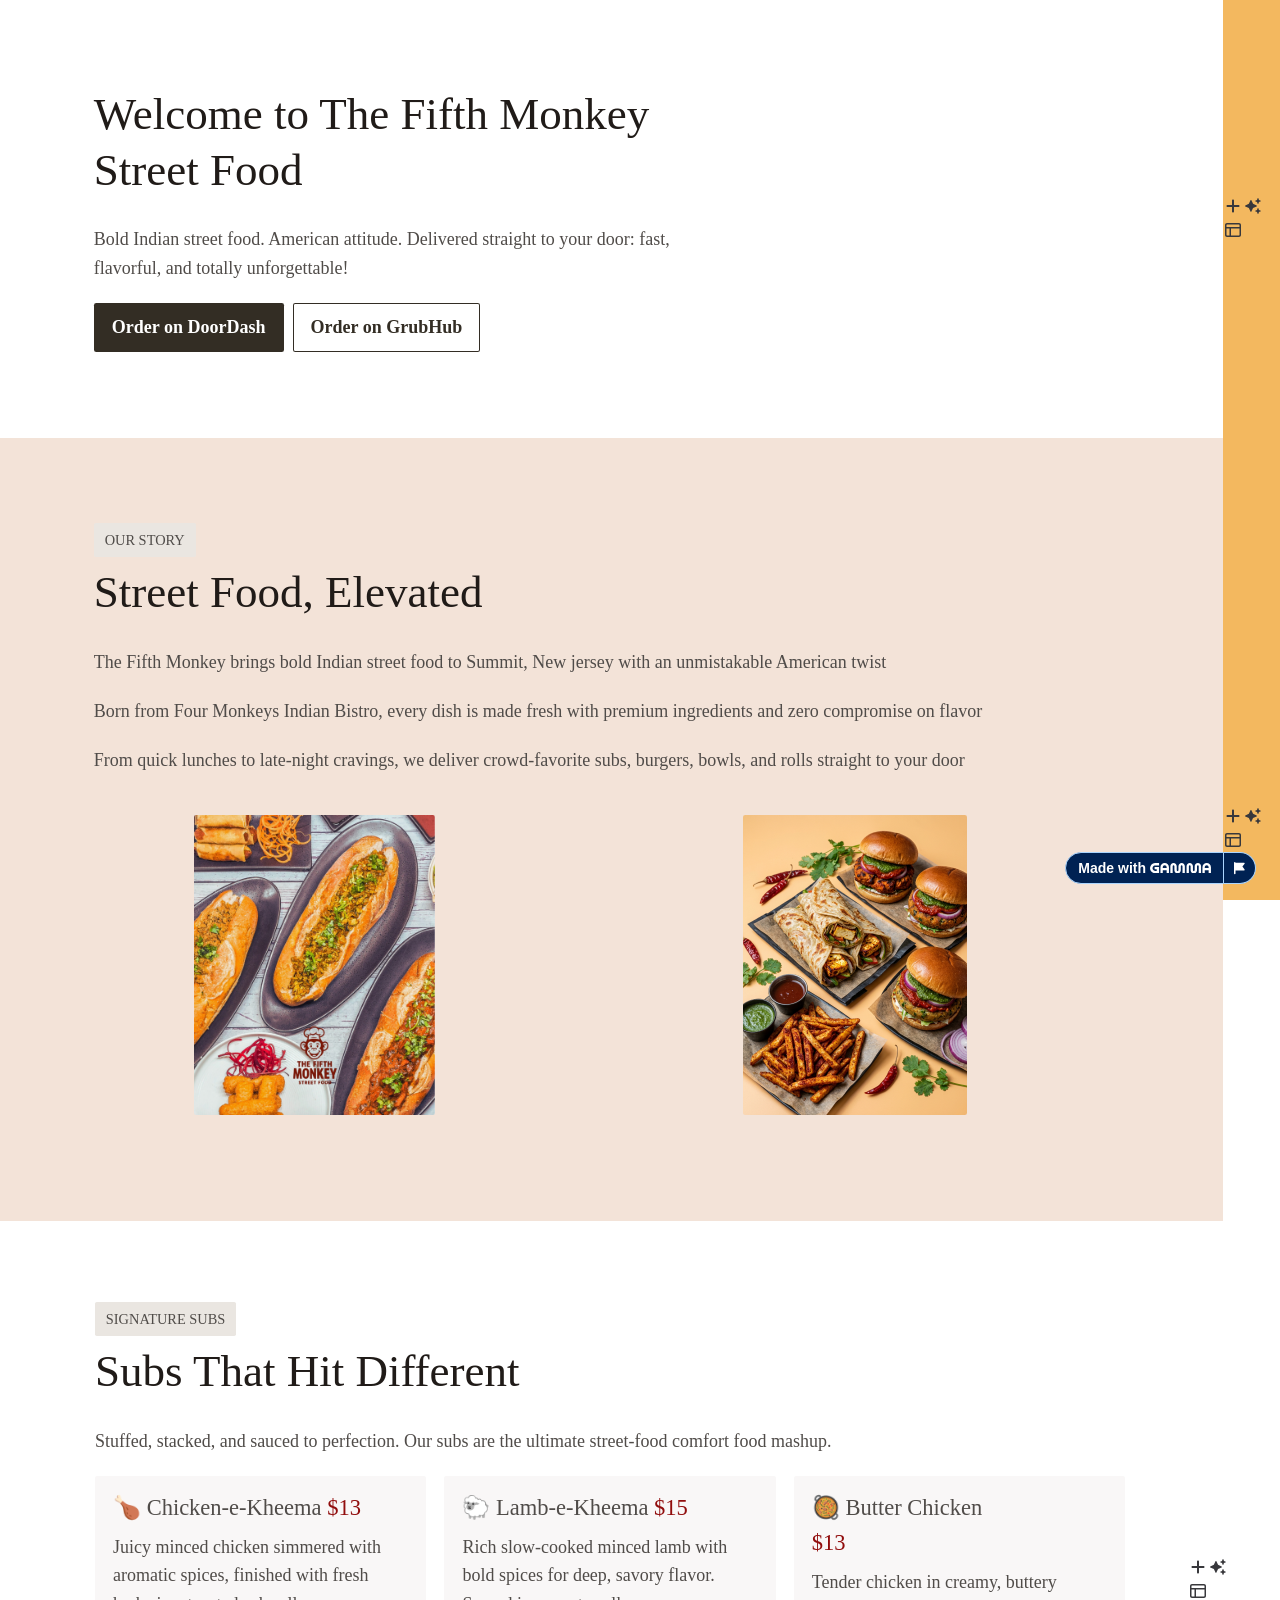
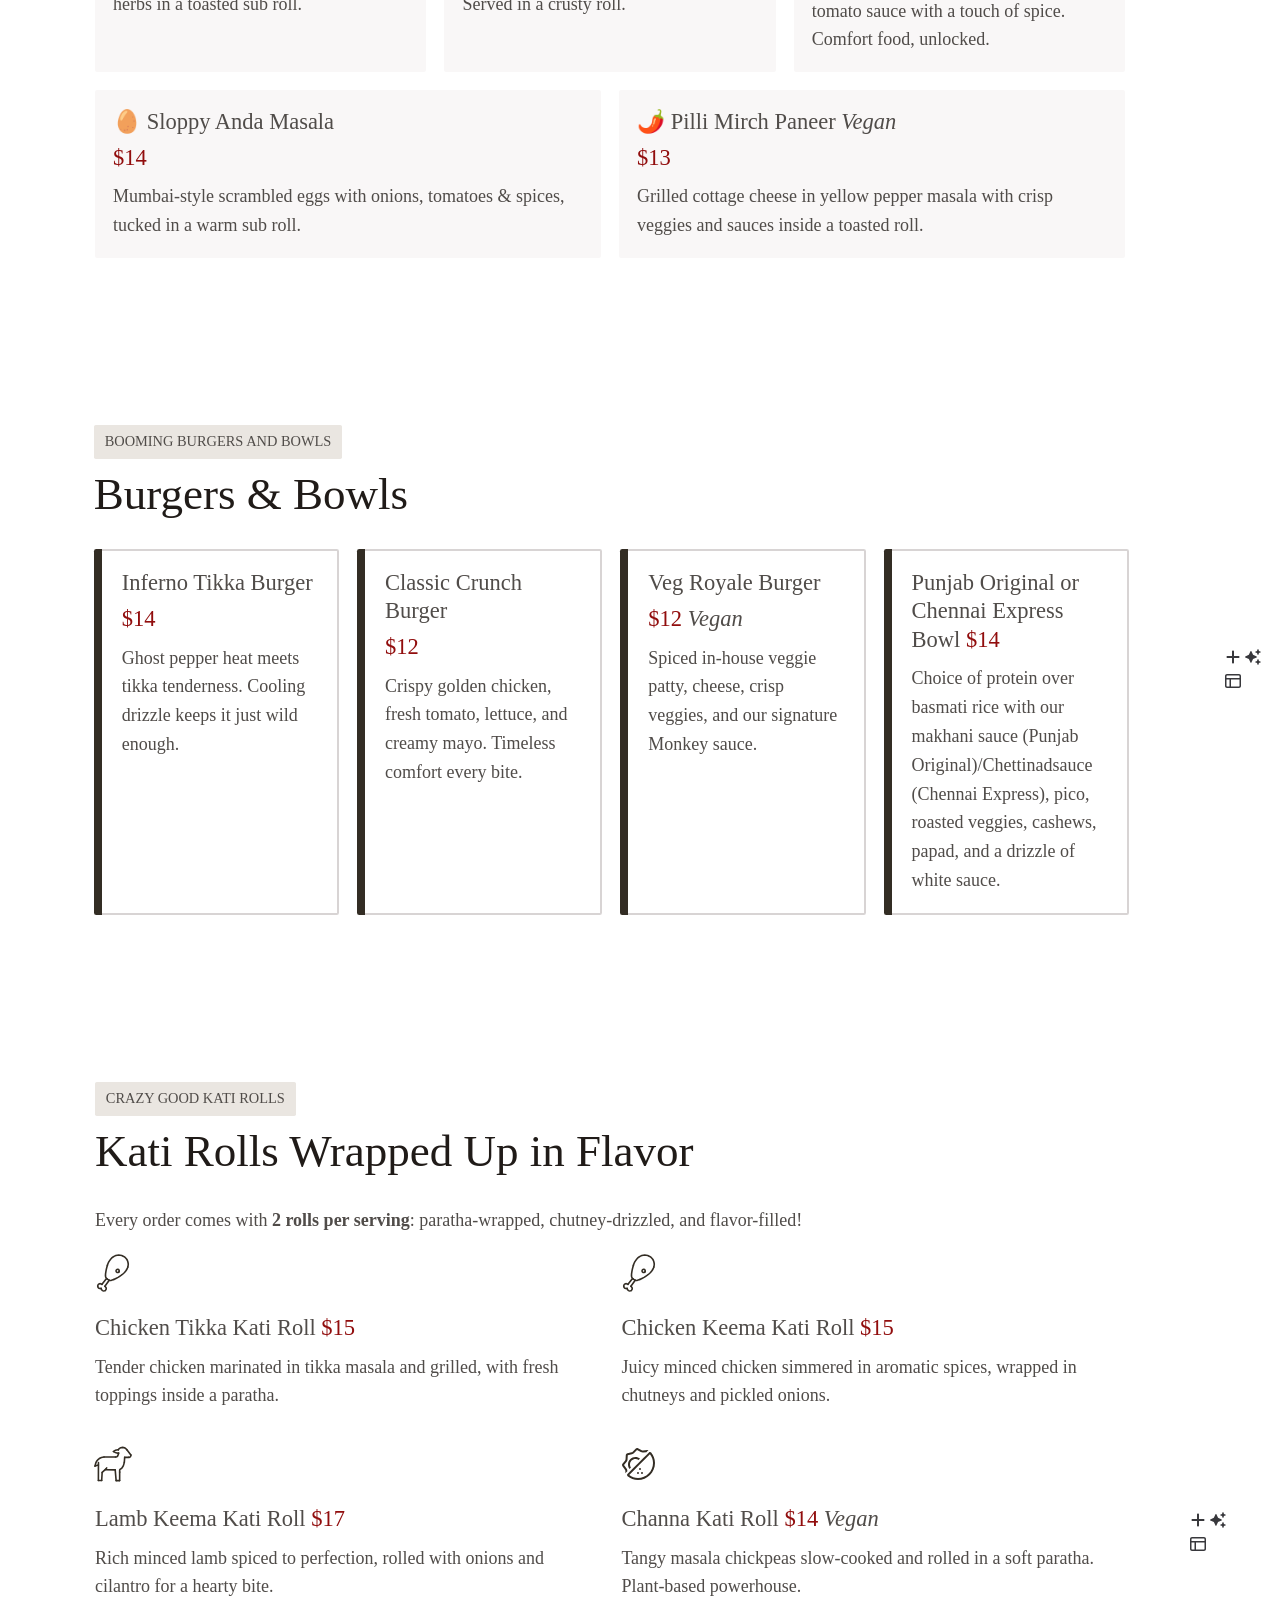
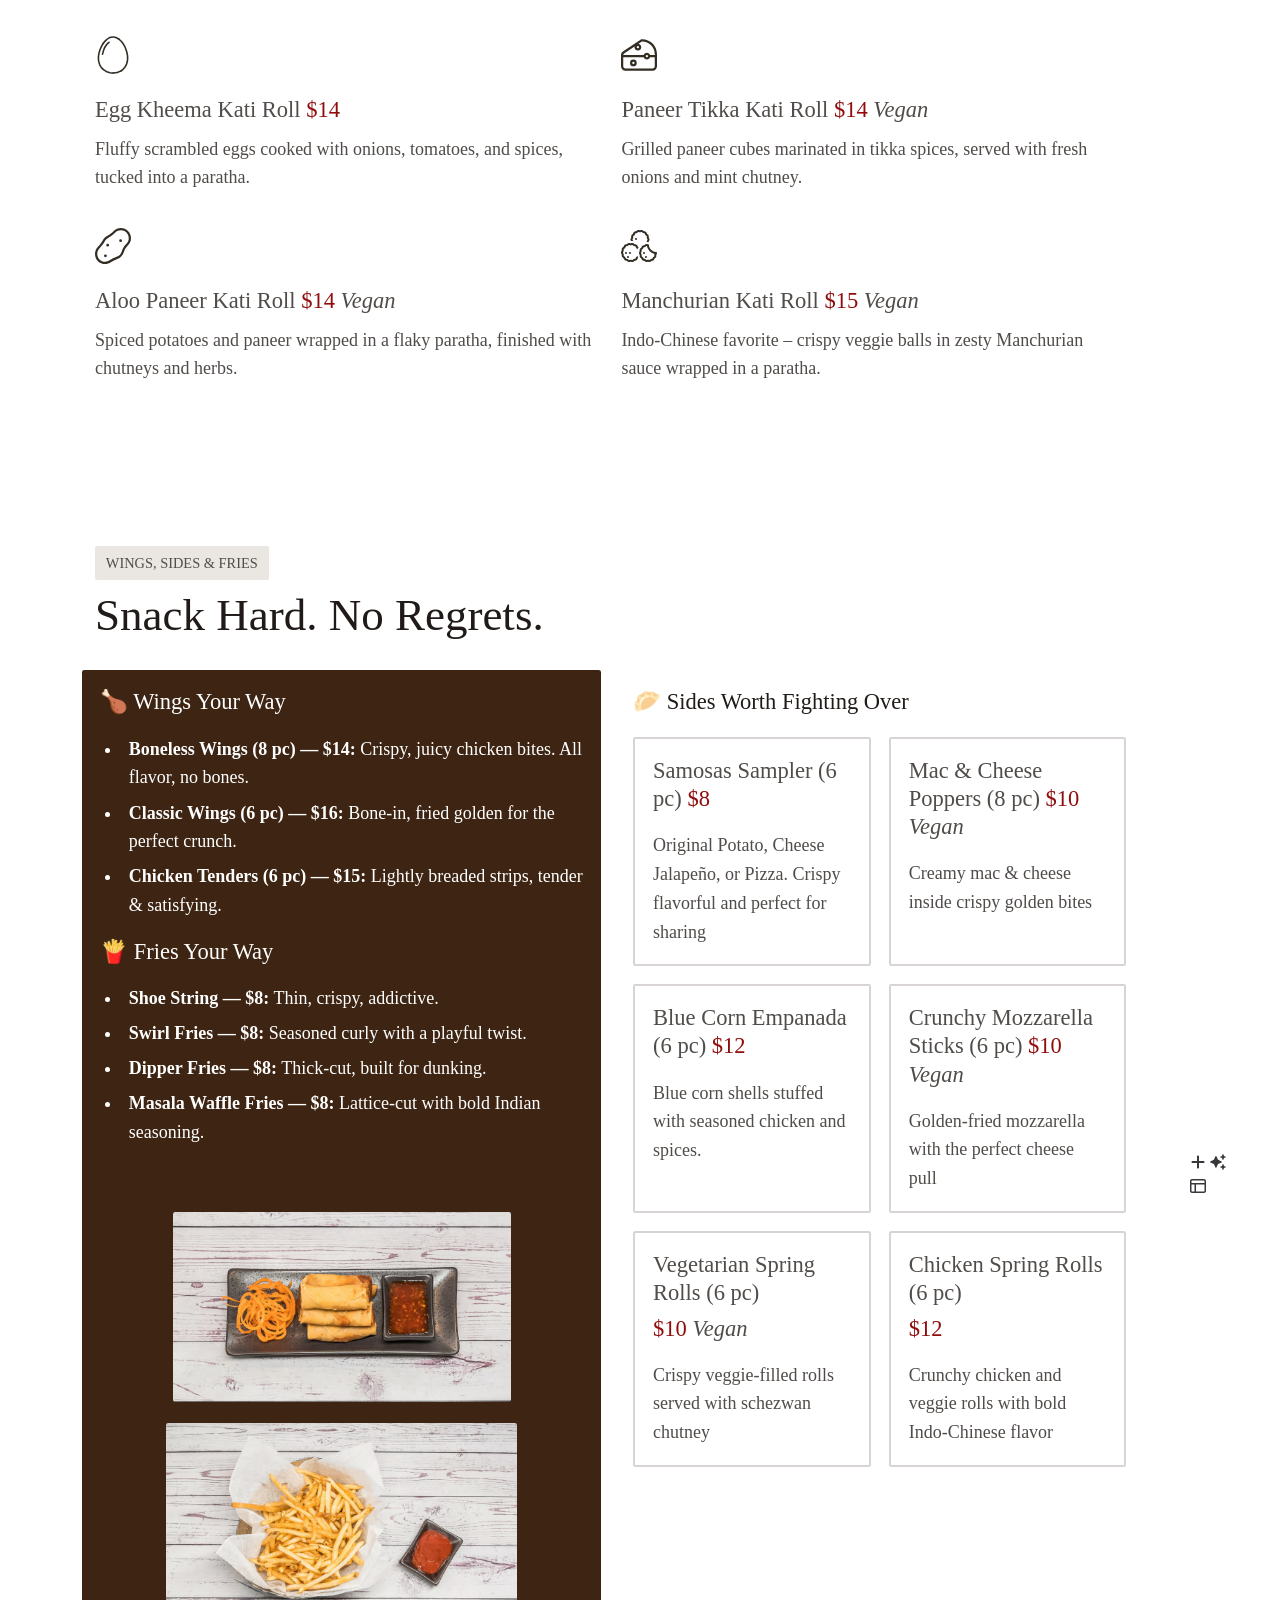
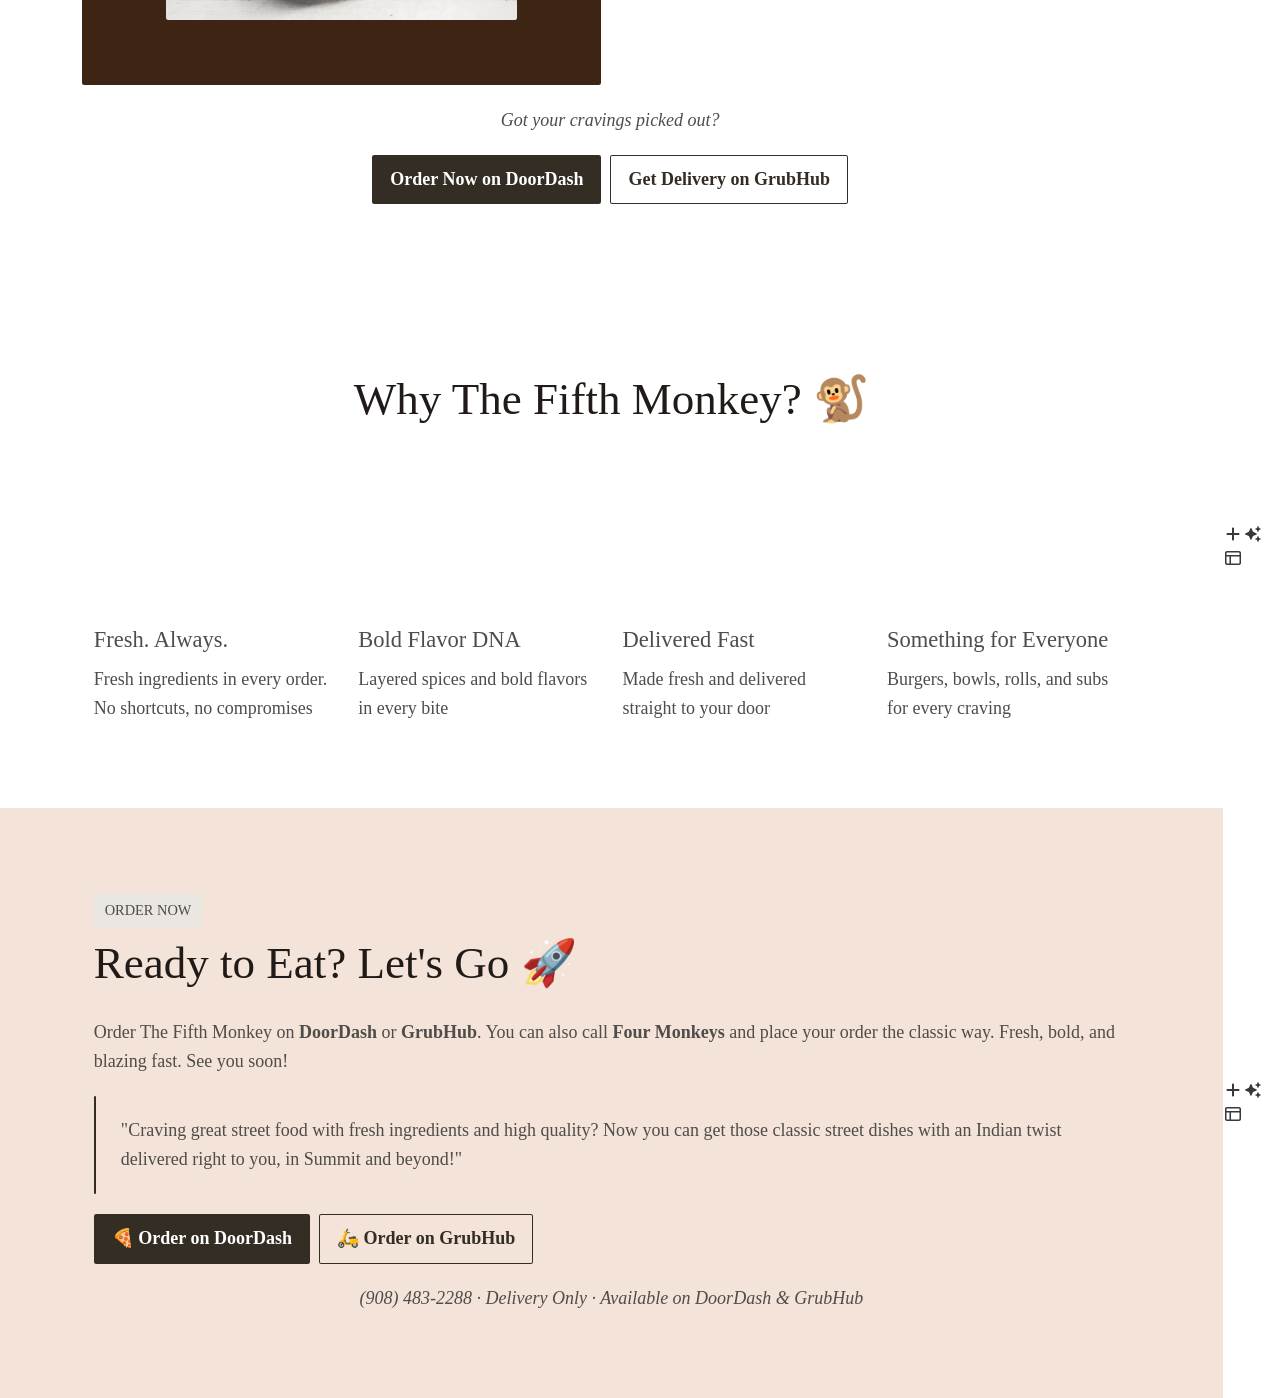
==== index.html @ f104c63d "Add files via upload" ====
<!DOCTYPE html>
<!-- saved from url=(0040)https://fifth-monkey-rzvv41l.gamma.site/ -->
<html style="--100vh: 100vh; color-scheme: light;" data-theme="light"><head><meta http-equiv="Content-Type" content="text/html; charset=UTF-8"><meta name="viewport" content="width=device-width" data-next-head=""><title data-next-head="">Welcome to The Fifth Monkey Street Food</title><meta name="robots" content="noindex, nofollow" data-next-head=""><meta content="Bold Indian street food. American attitude. Delivered straight to your door: fast, flavorful, and totally unforgettable!

Order on DoorDash

Order on GrubHub" name="description" data-next-head=""><meta content="Welcome to The Fifth Monkey Street Food" property="og:title" data-next-head=""><meta content="Bold Indian street food. American attitude. Delivered straight to your door: fast, flavorful, and totally unforgettable!

Order on DoorDash

Order on GrubHub" property="og:description" data-next-head=""><meta content="https://assets.api.gamma.app/n7jafqgb8bz3jwv/screenshots/bt9ljeg0ehk9bkn/rlcma09fsnmf0bs/slide/maqJ1U6-lurLDAKXU9Lj1i0ziYc" property="og:image" data-next-head=""><meta content="Welcome to The Fifth Monkey Street Food" property="twitter:title" data-next-head=""><meta content="Bold Indian street food. American attitude. Delivered straight to your door: fast, flavorful, and totally unforgettable!

Order on DoorDash

Order on GrubHub" property="twitter:description" data-next-head=""><meta content="https://assets.api.gamma.app/n7jafqgb8bz3jwv/screenshots/bt9ljeg0ehk9bkn/rlcma09fsnmf0bs/slide/maqJ1U6-lurLDAKXU9Lj1i0ziYc" property="twitter:image" data-next-head=""><meta property="og:type" content="website" data-next-head=""><meta content="summary_large_image" name="twitter:card" data-next-head=""><link rel="preload" href="./Welcome to The Fifth Monkey Street Food_files/0e3wyoopgi0-6.css" as="style"><link rel="preload" href="./Welcome to The Fifth Monkey Street Food_files/17o5-ow7ig5.6.css" as="style"><link rel="preload" href="./Welcome to The Fifth Monkey Street Food_files/0bgu2b-xkhb-r.css" as="style"><link href="./Welcome to The Fifth Monkey Street Food_files/css2" rel="stylesheet" data-next-head=""><link rel="stylesheet" href="./Welcome to The Fifth Monkey Street Food_files/0e3wyoopgi0-6.css" data-n-g=""><link rel="stylesheet" href="./Welcome to The Fifth Monkey Street Food_files/17o5-ow7ig5.6.css" data-n-p=""><link rel="stylesheet" href="./Welcome to The Fifth Monkey Street Food_files/0bgu2b-xkhb-r.css" data-n-p=""><noscript data-n-css=""></noscript><script defer="" nomodule="" src="./Welcome to The Fifth Monkey Street Food_files/03~yq9q893hmn.js"></script><script src="./Welcome to The Fifth Monkey Street Food_files/0ju1.de4t4svq.js" defer=""></script><script src="./Welcome to The Fifth Monkey Street Food_files/0pf1rvjsu4v-q.js" defer=""></script><script src="./Welcome to The Fifth Monkey Street Food_files/0z1ain.3pud20.js" defer=""></script><script src="./Welcome to The Fifth Monkey Street Food_files/0_vtiltyg8kky.js" defer=""></script><script src="./Welcome to The Fifth Monkey Street Food_files/177fg3~4pc0y2.js" defer=""></script><script src="./Welcome to The Fifth Monkey Street Food_files/00co~a6t5p8fg.js" defer=""></script><script src="./Welcome to The Fifth Monkey Street Food_files/0mn0t1uyer68a.js" defer=""></script><script src="./Welcome to The Fifth Monkey Street Food_files/0t-xe3z~e13bs.js" defer=""></script><script src="./Welcome to The Fifth Monkey Street Food_files/16gifp7h5yi8x.js" defer=""></script><script src="./Welcome to The Fifth Monkey Street Food_files/0gufrhbolaji~.js" defer=""></script><script src="./Welcome to The Fifth Monkey Street Food_files/04hur8320pb2j.js" defer=""></script><script src="./Welcome to The Fifth Monkey Street Food_files/0r_rx5orjfsnh.js" defer=""></script><script src="./Welcome to The Fifth Monkey Street Food_files/turbopack-0lb7yhbh2-lj2.js" defer=""></script><script src="./Welcome to The Fifth Monkey Street Food_files/0i7pcr4v3q_z6.js" defer=""></script><script src="./Welcome to The Fifth Monkey Street Food_files/0u138p5bz1rx6.js" defer=""></script><script src="./Welcome to The Fifth Monkey Street Food_files/0b0f11z.~vb7_.js" defer=""></script><script src="./Welcome to The Fifth Monkey Street Food_files/0w4hgddatzel..js" defer=""></script><script src="./Welcome to The Fifth Monkey Street Food_files/12j7euxa33yco.js" defer=""></script><script src="./Welcome to The Fifth Monkey Street Food_files/03l0vd182xy~7.js" defer=""></script><script src="./Welcome to The Fifth Monkey Street Food_files/0y951r-sz.6lv.js" defer=""></script><script src="./Welcome to The Fifth Monkey Street Food_files/11ed4o1dz~8vw.js" defer=""></script><script src="./Welcome to The Fifth Monkey Street Food_files/turbopack-0scjg7i0g5azt.js" defer=""></script><script src="./Welcome to The Fifth Monkey Street Food_files/_buildManifest.js" defer=""></script><script src="./Welcome to The Fifth Monkey Street Food_files/_ssgManifest.js" defer=""></script><script src="./Welcome to The Fifth Monkey Street Food_files/_clientMiddlewareManifest.js" defer=""></script><style data-emotion="css-global tkmdjh animation-1sld7a4 animation-16z1uo4 animation-1sld7a4 animation-16z1uo4 animation-1sld7a4 animation-16z1uo4 animation-1sld7a4 animation-16z1uo4 animation-yjfgth animation-1sld7a4 animation-16z1uo4" data-s="">.card-content{height:100%;outline-width:0px;line-height:calc(var(--line-height-body) * (var(--card-font-scale, 1) * var(--zoom-level, 1) + 1) / 2);letter-spacing:var(--letter-spacing-body);--block-margin:calc(1.125em * var(--card-font-scale, 1) * var(--zoom-level, 1));--callout-block-margin:calc(0.9em * var(--card-font-scale, 1) * var(--zoom-level, 1));--callout-first-child-margin:calc(1em * var(--card-font-scale, 1) * var(--zoom-level, 1));--grid-border:1px;--grid-padding:1.22em;}.card-content.is-focused .is-empty [data-placeholder]:not(.gml-paragraph__content)::after{content:attr(data-placeholder);position:absolute;top:0px;opacity:0.25;pointer-events:none;inset-inline-start:0;width:100%;color:var(--heading-color);line-clamp:1px;text-overflow:ellipsis;overflow:hidden;box-orient:vertical;word-break:break-all;height:100%;white-space:nowrap;}.card-content.is-focused .is-empty .gml-paragraph__content[data-placeholder]::before{content:attr(data-placeholder);position:absolute;top:0px;opacity:0.25;pointer-events:none;inset-inline-start:0;width:100%;color:inherit;line-clamp:1px;text-overflow:ellipsis;overflow:hidden;box-orient:vertical;word-break:break-all;height:100%;white-space:nowrap;}.card-content .block-card.expandable-node-selected .expandable-selected{-webkit-animation:animation-16z1uo4 3000ms ease-in-out forwards;animation:animation-16z1uo4 3000ms ease-in-out forwards;}.card-content .block-card.expandable-node-reset .expandable-selected{-webkit-animation:animation-1sld7a4;animation:animation-1sld7a4;}.card-content .block{margin-top:var(--block-margin);margin-bottom:var(--block-margin);font-family:var(--body-font);font-weight:var(--body-font-weight);color:var(--body-color);}.card-content .gml-box__content .first-block{margin-top:0rem;}.card-content .gml-box__content .last-block{margin-bottom:0rem;}.card-content .gml-box__content .themed-heading{width:100%;}.card-content .gml-box__content .block,.card-content .gml-box__content .block-paragraph,.card-content .gml-box__content .gml-paragraph{color:inherit;font-family:inherit;}.card-content.is-nested{display:grid;-webkit-animation:animation-yjfgth 225ms ease-out forwards;animation:animation-yjfgth 225ms ease-out forwards;}.card-content [data-node-view-content-inner="cardLayoutItem"] >.first-block,.card-content [data-node-view-content-inner="card"] >.first-block{margin-top:0em;}.card-content [data-node-view-content-inner="cardLayoutItem"] >.last-block,.card-content [data-node-view-content-inner="card"] >.last-block{margin-bottom:0em;}.card-content [data-node-view-content-inner="cardLayoutItem"] >.gml-label-group:first-child,.card-content [data-node-view-content-inner="card"] >.gml-label-group:first-child{margin-top:0em;}.card-content [data-node-view-content-inner="cardLayoutItem"] >.gml-label-group:last-child,.card-content [data-node-view-content-inner="card"] >.gml-label-group:last-child{margin-bottom:0em;}.card-content a.link{color:var(--text-color, var(--link-color));cursor:pointer;font-weight:var(--chakra-fontWeights-bold);-webkit-text-decoration:underline;text-decoration:underline;}.card-content a.link[href=""]{text-decoration-style:dashed;}.card-content a.link:hover{color:var(--text-color, var(--link-color-hover));}.card-content a.link:active{color:var(--text-color, var(--link-color-hover));}.card-content .block-toggle.expandable-node-selected .toggle{-webkit-animation:animation-16z1uo4 3000ms ease-in-out forwards;animation:animation-16z1uo4 3000ms ease-in-out forwards;}.card-content .block-toggle.expandable-node-reset .toggle{-webkit-animation:animation-1sld7a4;animation:animation-1sld7a4;}.card-content .block-toggle [data-open="false"] [data-node-view-content-inner="toggle"] >:not(:first-child){display:none;}.card-content mark.highlight{color:var(--chakra-colors-black);--link-color:black;background-color:var(--highlight-color);border-radius:0.125em;-webkit-padding-start:.05em;padding-inline-start:.05em;-webkit-padding-end:.05em;padding-inline-end:.05em;-webkit-margin-start:-.05em;margin-inline-start:-.05em;-webkit-margin-end:-.05em;margin-inline-end:-.05em;-webkit-box-decoration-break:clone;box-decoration-break:clone;}.card-content span.textColor{color:var(--text-color, var(--body-color));}.card-content .block-numbered li::before{color:var(--list-marker-text-color, var(--body-color));}.card-content .block-bullet li::marker{color:var(--list-marker-text-color, var(--body-color));}.card-content .block-bullet,.card-content .block-numbered,.card-content .block-todo{margin:0px;margin-bottom:calc(0.35em * var(--card-font-scale, 1) * var(--zoom-level, 1));text-align:start;}.card-content .block-bullet.first-block,.card-content .block-numbered.first-block,.card-content .block-todo.first-block{margin-top:calc(0.9em * var(--card-font-scale, 1) * var(--zoom-level, 1));}.card-content ol.block-numbered{list-style:none;}.card-content .block-todo{list-style:none;}.card-content .block-todo label.chakra-checkbox{pointer-events:none;}.card-content .block-todo label.chakra-checkbox .chakra-checkbox__control{pointer-events:auto;width:1em;height:1em;top:calc(0.5lh - 0.5em);position:relative;border-radius:var(--box-border-radius);border-color:var(--link-color);border-width:0.125em;}.card-content .block-todo label.chakra-checkbox .chakra-checkbox__control[data-checked]{background-color:var(--link-color);color:var(--body-color-inverted);}.card-content .block-todo label.chakra-checkbox .chakra-checkbox__control svg{font-size:0.5em;}.card-content .block-bullet li,.card-content .block-todo li{position:relative;}.card-content ol.block-numbered[indent="0"] li[data-node-view-content]{-webkit-margin-start:calc(1 * 1.6em);margin-inline-start:calc(1 * 1.6em);position:relative;}.card-content ol.block-numbered[indent="0"] li[data-node-view-content]::before{position:absolute;inset-inline-start:-1.6em;content:attr(data-list-counter) ".";}.card-content ol.block-numbered[indent="1"] li[data-node-view-content]{-webkit-margin-start:calc(2 * 1.6em);margin-inline-start:calc(2 * 1.6em);position:relative;}.card-content ol.block-numbered[indent="1"] li[data-node-view-content]::before{position:absolute;inset-inline-start:-1.6em;content:attr(data-list-counter) ".";}.card-content ol.block-numbered[indent="2"] li[data-node-view-content]{-webkit-margin-start:calc(3 * 1.6em);margin-inline-start:calc(3 * 1.6em);position:relative;}.card-content ol.block-numbered[indent="2"] li[data-node-view-content]::before{position:absolute;inset-inline-start:-1.6em;content:attr(data-list-counter) ".";}.card-content ol.block-numbered[indent="3"] li[data-node-view-content]{-webkit-margin-start:calc(4 * 1.6em);margin-inline-start:calc(4 * 1.6em);position:relative;}.card-content ol.block-numbered[indent="3"] li[data-node-view-content]::before{position:absolute;inset-inline-start:-1.6em;content:attr(data-list-counter) ".";}.card-content ol.block-numbered[indent="4"] li[data-node-view-content]{-webkit-margin-start:calc(5 * 1.6em);margin-inline-start:calc(5 * 1.6em);position:relative;}.card-content ol.block-numbered[indent="4"] li[data-node-view-content]::before{position:absolute;inset-inline-start:-1.6em;content:attr(data-list-counter) ".";}.card-content ol.block-numbered[indent="5"] li[data-node-view-content]{-webkit-margin-start:calc(6 * 1.6em);margin-inline-start:calc(6 * 1.6em);position:relative;}.card-content ol.block-numbered[indent="5"] li[data-node-view-content]::before{position:absolute;inset-inline-start:-1.6em;content:attr(data-list-counter) ".";}.card-content ol.block-numbered[indent="6"] li[data-node-view-content]{-webkit-margin-start:calc(7 * 1.6em);margin-inline-start:calc(7 * 1.6em);position:relative;}.card-content ol.block-numbered[indent="6"] li[data-node-view-content]::before{position:absolute;inset-inline-start:-1.6em;content:attr(data-list-counter) ".";}.card-content ol.block-numbered[indent="7"] li[data-node-view-content]{-webkit-margin-start:calc(8 * 1.6em);margin-inline-start:calc(8 * 1.6em);position:relative;}.card-content ol.block-numbered[indent="7"] li[data-node-view-content]::before{position:absolute;inset-inline-start:-1.6em;content:attr(data-list-counter) ".";}.card-content ol.block-numbered[indent="8"] li[data-node-view-content]{-webkit-margin-start:calc(9 * 1.6em);margin-inline-start:calc(9 * 1.6em);position:relative;}.card-content ol.block-numbered[indent="8"] li[data-node-view-content]::before{position:absolute;inset-inline-start:-1.6em;content:attr(data-list-counter) ".";}.card-content ul.block-bullet[indent="0"] li[data-node-view-content]{list-style:disc;-webkit-padding-start:0.4em;padding-inline-start:0.4em;-webkit-margin-start:calc(1 * 1.6em - 0.4em);margin-inline-start:calc(1 * 1.6em - 0.4em);}.card-content ul.block-bullet[indent="0"] li[data-node-view-content]::after{-webkit-padding-start:0.4em;padding-inline-start:0.4em;}.card-content ul.block-todo[indent="0"] li.todo{-webkit-margin-start:calc(1 * 1.6em);margin-inline-start:calc(1 * 1.6em);list-style:none;}.card-content ul.block-todo[indent="0"] .chakra-checkbox__control{inset-inline-start:-1.6em;}.card-content ul.block-bullet[indent="1"] li[data-node-view-content]{list-style:circle;-webkit-padding-start:0.4em;padding-inline-start:0.4em;-webkit-margin-start:calc(2 * 1.6em - 0.4em);margin-inline-start:calc(2 * 1.6em - 0.4em);}.card-content ul.block-bullet[indent="1"] li[data-node-view-content]::after{-webkit-padding-start:0.4em;padding-inline-start:0.4em;}.card-content ul.block-todo[indent="1"] li.todo{-webkit-margin-start:calc(2 * 1.6em);margin-inline-start:calc(2 * 1.6em);list-style:none;}.card-content ul.block-todo[indent="1"] .chakra-checkbox__control{inset-inline-start:-1.6em;}.card-content ul.block-bullet[indent="2"] li[data-node-view-content]{list-style:square;-webkit-padding-start:0.4em;padding-inline-start:0.4em;-webkit-margin-start:calc(3 * 1.6em - 0.4em);margin-inline-start:calc(3 * 1.6em - 0.4em);}.card-content ul.block-bullet[indent="2"] li[data-node-view-content]::after{-webkit-padding-start:0.4em;padding-inline-start:0.4em;}.card-content ul.block-todo[indent="2"] li.todo{-webkit-margin-start:calc(3 * 1.6em);margin-inline-start:calc(3 * 1.6em);list-style:none;}.card-content ul.block-todo[indent="2"] .chakra-checkbox__control{inset-inline-start:-1.6em;}.card-content ul.block-bullet[indent="3"] li[data-node-view-content]{list-style:disc;-webkit-padding-start:0.4em;padding-inline-start:0.4em;-webkit-margin-start:calc(4 * 1.6em - 0.4em);margin-inline-start:calc(4 * 1.6em - 0.4em);}.card-content ul.block-bullet[indent="3"] li[data-node-view-content]::after{-webkit-padding-start:0.4em;padding-inline-start:0.4em;}.card-content ul.block-todo[indent="3"] li.todo{-webkit-margin-start:calc(4 * 1.6em);margin-inline-start:calc(4 * 1.6em);list-style:none;}.card-content ul.block-todo[indent="3"] .chakra-checkbox__control{inset-inline-start:-1.6em;}.card-content ul.block-bullet[indent="4"] li[data-node-view-content]{list-style:circle;-webkit-padding-start:0.4em;padding-inline-start:0.4em;-webkit-margin-start:calc(5 * 1.6em - 0.4em);margin-inline-start:calc(5 * 1.6em - 0.4em);}.card-content ul.block-bullet[indent="4"] li[data-node-view-content]::after{-webkit-padding-start:0.4em;padding-inline-start:0.4em;}.card-content ul.block-todo[indent="4"] li.todo{-webkit-margin-start:calc(5 * 1.6em);margin-inline-start:calc(5 * 1.6em);list-style:none;}.card-content ul.block-todo[indent="4"] .chakra-checkbox__control{inset-inline-start:-1.6em;}.card-content ul.block-bullet[indent="5"] li[data-node-view-content]{list-style:square;-webkit-padding-start:0.4em;padding-inline-start:0.4em;-webkit-margin-start:calc(6 * 1.6em - 0.4em);margin-inline-start:calc(6 * 1.6em - 0.4em);}.card-content ul.block-bullet[indent="5"] li[data-node-view-content]::after{-webkit-padding-start:0.4em;padding-inline-start:0.4em;}.card-content ul.block-todo[indent="5"] li.todo{-webkit-margin-start:calc(6 * 1.6em);margin-inline-start:calc(6 * 1.6em);list-style:none;}.card-content ul.block-todo[indent="5"] .chakra-checkbox__control{inset-inline-start:-1.6em;}.card-content ul.block-bullet[indent="6"] li[data-node-view-content]{list-style:disc;-webkit-padding-start:0.4em;padding-inline-start:0.4em;-webkit-margin-start:calc(7 * 1.6em - 0.4em);margin-inline-start:calc(7 * 1.6em - 0.4em);}.card-content ul.block-bullet[indent="6"] li[data-node-view-content]::after{-webkit-padding-start:0.4em;padding-inline-start:0.4em;}.card-content ul.block-todo[indent="6"] li.todo{-webkit-margin-start:calc(7 * 1.6em);margin-inline-start:calc(7 * 1.6em);list-style:none;}.card-content ul.block-todo[indent="6"] .chakra-checkbox__control{inset-inline-start:-1.6em;}.card-content ul.block-bullet[indent="7"] li[data-node-view-content]{list-style:circle;-webkit-padding-start:0.4em;padding-inline-start:0.4em;-webkit-margin-start:calc(8 * 1.6em - 0.4em);margin-inline-start:calc(8 * 1.6em - 0.4em);}.card-content ul.block-bullet[indent="7"] li[data-node-view-content]::after{-webkit-padding-start:0.4em;padding-inline-start:0.4em;}.card-content ul.block-todo[indent="7"] li.todo{-webkit-margin-start:calc(8 * 1.6em);margin-inline-start:calc(8 * 1.6em);list-style:none;}.card-content ul.block-todo[indent="7"] .chakra-checkbox__control{inset-inline-start:-1.6em;}.card-content ul.block-bullet[indent="8"] li[data-node-view-content]{list-style:square;-webkit-padding-start:0.4em;padding-inline-start:0.4em;-webkit-margin-start:calc(9 * 1.6em - 0.4em);margin-inline-start:calc(9 * 1.6em - 0.4em);}.card-content ul.block-bullet[indent="8"] li[data-node-view-content]::after{-webkit-padding-start:0.4em;padding-inline-start:0.4em;}.card-content ul.block-todo[indent="8"] li.todo{-webkit-margin-start:calc(9 * 1.6em);margin-inline-start:calc(9 * 1.6em);list-style:none;}.card-content ul.block-todo[indent="8"] .chakra-checkbox__control{inset-inline-start:-1.6em;}.card-content .block-math_display{font-size:1.125em;}.card-content div[data-node-type="math_display"]{font-size:1em;}.card-content div[data-node-type="math_display"] .katex{white-space:normal;}.card-content span[data-node-type="math_inline"].ProseMirror-selectednode{margin-top:-0.25em;margin-bottom:-0.25em;}.card-content div[data-node-type="math_display"].ProseMirror-selectednode,.card-content span[data-node-type="math_inline"].ProseMirror-selectednode{box-shadow:var(--chakra-shadows-outline);border-radius:var(--box-border-radius);background-color:var(--chakra-colors-gray-50);padding:.25em;-webkit-margin-start:3px;margin-inline-start:3px;-webkit-margin-end:3px;margin-inline-end:3px;}.card-content div[data-node-type="math_display"].ProseMirror-selectednode .math-src,.card-content span[data-node-type="math_inline"].ProseMirror-selectednode .math-src{color:var(--chakra-colors-gray-600);}.card-content .block-codeBlock pre{font-family:var(--chakra-fonts-mono);font-size:0.85em;color:var(--body-color);background:var(--neutral-background-color);border-radius:var(--box-border-radius);overflow:hidden;}@media screen and (min-width: 30em){.card-content .block-codeBlock pre{font-size:1em;}}@media print{.card-content .block-codeBlock pre{font-size:1em;}}.card-content .block-codeBlock pre code{display:block;padding:1em 1.25em;}.card-content code{background-color:var(--neutral-background-color);color:var(--body-color);border-radius:0.125em;-webkit-padding-start:.05em;padding-inline-start:.05em;-webkit-padding-end:.05em;padding-inline-end:.05em;-webkit-margin-start:-.05em;margin-inline-start:-.05em;-webkit-margin-end:-.05em;margin-inline-end:-.05em;-webkit-box-decoration-break:clone;box-decoration-break:clone;}.card-content .block-embed.expandable-node-selected .embed-preview,.card-content .block-video.expandable-node-selected .embed-preview,.card-content .block-embed.expandable-node-selected .embed-viewer,.card-content .block-video.expandable-node-selected .embed-viewer,.card-content .block-embed.expandable-node-selected .video-player,.card-content .block-video.expandable-node-selected .video-player{-webkit-animation:animation-16z1uo4 3000ms ease-in-out forwards;animation:animation-16z1uo4 3000ms ease-in-out forwards;}.card-content .block-embed.expandable-node-reset .embed-preview,.card-content .block-video.expandable-node-reset .embed-preview,.card-content .block-embed.expandable-node-reset .embed-viewer,.card-content .block-video.expandable-node-reset .embed-viewer,.card-content .block-embed.expandable-node-reset .video-player,.card-content .block-video.expandable-node-reset .video-player{-webkit-animation:animation-1sld7a4;animation:animation-1sld7a4;}.card-content .block-image.expandable-node-selected [data-selection-ring]{-webkit-animation:animation-16z1uo4 3000ms ease-in-out forwards;animation:animation-16z1uo4 3000ms ease-in-out forwards;}.card-content .block-image.expandable-node-reset [data-selection-ring]{-webkit-animation:animation-1sld7a4;animation:animation-1sld7a4;}.card-content [data-fill-image]{margin:0px;}.card-content [data-fill-image] [data-image-node-element]{border-radius:0px;}.card-content .block-contributors .contributors-list{font-size:1.25em;font-weight:var(--chakra-fontWeights-bold);}.card-content .mention{background-color:var(--accent-color-background-muted);color:var(--body-color);}.card-content .block-gallery{-webkit-margin-start:calc(-1 * var(--grid-padding));margin-inline-start:calc(-1 * var(--grid-padding));-webkit-margin-end:calc(-1 * var(--grid-padding));margin-inline-end:calc(-1 * var(--grid-padding));margin-top:calc(-0.25 * var(--grid-padding));margin-bottom:calc(-0.25 * var(--grid-padding));}.card-content .block-gallery.gallery-layout-flex .add-image{margin-bottom:calc(0.75 * var(--grid-padding));}.card-content .block-gallery .gallery{-webkit-padding-start:var(--grid-padding);padding-inline-start:var(--grid-padding);-webkit-padding-end:var(--grid-padding);padding-inline-end:var(--grid-padding);padding-top:calc(0.75 * var(--grid-padding));padding-bottom:calc(0.75 * var(--grid-padding));border:1px solid;border-color:var(--chakra-colors-transparent);border-radius:var(--box-border-radius);}.card-content .block-gallery .gallery.is-dragging-over{border:1px dashed var(--chakra-colors-trueblue-300)!important;background-color:var(--chakra-colors-trueblue-50)!important;}.card-content .block-gallery .gallery.is-dragging-over .gallery-placeholder{pointer-events:none;}.card-content .block-gallery.is-focused .gallery,.card-content .block-gallery.is-empty .gallery{background-color:var(--chakra-colors-gray-200);}.card-content .block-gallery.is-focused .add-image,.card-content .block-gallery:hover .add-image,.card-content .block-gallery[data-drag-handle-hovering] .add-image{opacity:1;}.card-content .block-gallery.expandable-node-selected .gallery{-webkit-animation:animation-16z1uo4 3000ms ease-in-out forwards;animation:animation-16z1uo4 3000ms ease-in-out forwards;}.card-content .block-gallery.expandable-node-reset .gallery{-webkit-animation:animation-1sld7a4;animation:animation-1sld7a4;}.card-content .slash-menu-prompt{container-type:inline-size;}.card-content .slash-menu-placeholder-long{display:inline;}.card-content .slash-menu-placeholder-short{display:none;}.card-content .slash-menu-button-text{display:inline;}@container (max-width: 450px){.card-content .slash-menu-prompt .slash-menu-button-text{display:none;}.card-content .slash-menu-prompt .slash-menu-placeholder-long{display:none;}.card-content .slash-menu-prompt .slash-menu-placeholder-short{display:inline;}}.card-content .block-smartLayout [data-node-view-content-outer="smartLayout"]{display:contents;}.card-content .block-smartLayout [data-node-view-content-inner="smartLayout"]{display:contents;}.card-content .block-smartLayout [data-selection-ring]{outline-style:none;outline-width:1px;outline-color:var(--grid-outline-color);}.card-content .block-smartLayout [data-selection-ring="padded"]{outline-offset:0.25em;}.card-content .block-smartLayout [data-selection-ring="padded"] .add-button{margin:-0.25em;}.card-content .block-smartLayout:not(.is-focused) [data-content-empty=true]>[data-node-view-content]{height:0px;}.card-content .block-smartLayout:not(.is-focused) [data-content-empty=true]>[data-node-view-content] [data-placeholder]::after{display:none;}.card-content .block-smartLayout.is-focused [data-content-empty=true] [placeholder]::before{content:attr(data-placeholder);position:absolute;top:0px;opacity:0.25;pointer-events:none;inset-inline-start:0;width:100%;color:var(--heading-color);line-clamp:1px;text-overflow:ellipsis;overflow:hidden;box-orient:vertical;word-break:break-all;height:100%;white-space:nowrap;}.card-content .block-smartLayout.is-focused .is-editable [data-selection-ring],.card-content .block-smartLayout:hover .is-editable [data-selection-ring],.card-content .block-smartLayout[data-drag-handle-hovering] .is-editable [data-selection-ring]{outline-style:solid;}.card-content .block-smartLayout.is-focused .is-editable .add-button,.card-content .block-smartLayout:hover .is-editable .add-button,.card-content .block-smartLayout[data-drag-handle-hovering] .is-editable .add-button{opacity:1;}.card-content .node-smartLayoutCell{display:contents;--heading-placeholder:"Item";}.card-content .node-smartLayoutCell >[data-node-view-wrapper]{display:contents;}.card-content .node-smartLayoutCell [data-node-view-content-inner="smartLayoutCell"]>.first-block{margin-top:0px;}@media screen and (min-width: 30em){.card-content .node-smartLayoutCell [data-node-view-content-inner="smartLayoutCell"]>.first-block{margin-top:0px;}}.card-content .node-smartLayoutCell [data-node-view-content-inner="smartLayoutCell"]>.last-block{margin-bottom:0px;}@media screen and (min-width: 30em){.card-content .node-smartLayoutCell [data-node-view-content-inner="smartLayoutCell"]>.last-block{margin-bottom:0px;}}.card-content .node-smartLayoutCell .slash-menu-prompt{display:none;}.card-content .node-smartLayoutCell .block-heading,.card-content .node-smartLayoutCell .block-title{margin-top:calc(0.6em * var(--card-font-scale, 1) * var(--zoom-level, 1));margin-bottom:calc(0.6em * var(--card-font-scale, 1) * var(--zoom-level, 1));}.card-content .node-smartLayoutCell .block-paragraph{margin-top:calc(0.6em * var(--card-font-scale, 1) * var(--zoom-level, 1));margin-bottom:calc(0.6em * var(--card-font-scale, 1) * var(--zoom-level, 1));}.card-content .node-smartLayoutCell .block-paragraph:is(.block-bullet, .block-numbered, .block-todo){margin-top:calc(0.3em * var(--card-font-scale, 1) * var(--zoom-level, 1));margin-bottom:calc(0.3em * var(--card-font-scale, 1) * var(--zoom-level, 1));}.card-content .smart-layout-cell-not-emphasized>[data-content-reference],.card-content .smart-layout-cell-not-emphasized [data-smart-layout-emphasis]{opacity:0.5;}.card-content .block-grid{-webkit-margin-start:calc(-1 * var(--grid-padding));margin-inline-start:calc(-1 * var(--grid-padding));-webkit-margin-end:calc(-1 * var(--grid-padding));margin-inline-end:calc(-1 * var(--grid-padding));}.card-content .block-grid [data-node-view-content-outer="grid"]{display:contents;}.card-content .block-grid [data-node-view-content-inner="grid"]{display:contents;}.card-content .block-grid [data-selection-ring]{outline-style:none;outline-width:1px;outline-color:var(--grid-outline-color);}.card-content .block-grid [data-selection-ring="extra-padded"]{outline-offset:0em;}.card-content .block-grid:not(.is-focused) [data-content-empty=true]>[data-node-view-content]{height:0px;}.card-content .block-grid:not(.is-focused) [data-content-empty=true]>[data-node-view-content] [data-placeholder]::after{display:none;}.card-content .block-grid.is-focused [data-content-empty=true] [placeholder]::before{content:attr(data-placeholder);position:absolute;top:0px;opacity:0.25;pointer-events:none;inset-inline-start:0;width:100%;color:var(--heading-color);line-clamp:1px;text-overflow:ellipsis;overflow:hidden;box-orient:vertical;word-break:break-all;height:100%;white-space:nowrap;}.card-content .block-grid.is-focused .is-editable [data-selection-ring],.card-content .block-grid:hover .is-editable [data-selection-ring],.card-content .block-grid[data-drag-handle-hovering] .is-editable [data-selection-ring]{outline-style:solid;}.card-content .block-grid .grid-nested-full-bleed{height:100%;}.card-content .block-grid .grid-nested{margin-inline:calc(var(--grid-padding) / 2);}.card-content .block-grid .grid-item-vertical{-webkit-padding-start:calc(var(--grid-padding) / 2);padding-inline-start:calc(var(--grid-padding) / 2);-webkit-padding-end:calc(var(--grid-padding) / 2);padding-inline-end:calc(var(--grid-padding) / 2);padding-top:calc(var(--grid-padding) / 2);padding-bottom:calc(var(--grid-padding) / 2);}.card-content .block-grid .grid-item-vertical.subgrid-parent{padding-top:0px;padding-bottom:0px;}.card-content .block-grid .grid-item-horizontal{-webkit-padding-start:calc(var(--grid-padding) / 2);padding-inline-start:calc(var(--grid-padding) / 2);-webkit-padding-end:calc(var(--grid-padding) / 2);padding-inline-end:calc(var(--grid-padding) / 2);padding-top:calc(var(--grid-padding) / 2);padding-bottom:calc(var(--grid-padding) / 2);}.card-content .block-grid .grid-item-horizontal.subgrid-parent{padding-top:0px;padding-bottom:0px;}.card-content .block-grid .grid-item-cell-style-none,.card-content .block-grid .grid-item-full-bleed{-webkit-padding-start:var(--grid-padding);padding-inline-start:var(--grid-padding);-webkit-padding-end:var(--grid-padding);padding-inline-end:var(--grid-padding);}.card-content .node-gridItem{display:contents;--heading-placeholder:"Item";}.card-content .node-gridItem >[data-node-view-wrapper]{display:contents;}.card-content .node-gridItem [data-node-view-content-inner="gridItem"]{height:100%;}.card-content .node-gridItem.is-focused .cell-edge-control,.card-content .node-gridItem:hover .cell-edge-control,.card-content .node-gridItem[data-drag-handle-hovering] .cell-edge-control{opacity:1;}.card-content .node-gridItem .subgrid-parent>[data-node-view-content]{height:100%;}.card-content .node-gridItem .subgrid-parent>[data-node-view-content] .block-grid{height:100%;}.card-content .node-gridItem .subgrid-parent>[data-node-view-content] >[data-node-view-content-inner="gridItem"]{height:100%;}.card-content .node-gridItem .subgrid-parent>[data-node-view-content] >[data-node-view-content-inner="gridItem"] >.first-block{margin-top:0px;}@media screen and (min-width: 30em){.card-content .node-gridItem .subgrid-parent>[data-node-view-content] >[data-node-view-content-inner="gridItem"] >.first-block{margin-top:0px;}}.card-content .node-gridItem .subgrid-parent>[data-node-view-content] >[data-node-view-content-inner="gridItem"] >.last-block{margin-bottom:0px;}@media screen and (min-width: 30em){.card-content .node-gridItem .subgrid-parent>[data-node-view-content] >[data-node-view-content-inner="gridItem"] >.last-block{margin-bottom:0px;}}.card-content .node-gridItem .slash-menu-prompt{display:none;}.card-content .node-gridItem .block-heading,.card-content .node-gridItem .block-title{margin-top:calc(0.6em * var(--card-font-scale, 1) * var(--zoom-level, 1));margin-bottom:calc(0.6em * var(--card-font-scale, 1) * var(--zoom-level, 1));}.card-content .node-gridItem .block-paragraph{margin-top:calc(0.6em * var(--card-font-scale, 1) * var(--zoom-level, 1));margin-bottom:calc(0.6em * var(--card-font-scale, 1) * var(--zoom-level, 1));}.card-content .node-gridItem .block-paragraph:is(.block-bullet, .block-numbered, .block-todo){margin-top:calc(0.3em * var(--card-font-scale, 1) * var(--zoom-level, 1));margin-bottom:calc(0.3em * var(--card-font-scale, 1) * var(--zoom-level, 1));}.card-content .grid-item-not-emphasized>[data-content-reference],.card-content .grid-item-not-emphasized [data-grid-emphasis]{opacity:0.5;}.card-content .block-gridLayout{-webkit-margin-start:calc(-1 * var(--grid-padding));margin-inline-start:calc(-1 * var(--grid-padding));-webkit-margin-end:calc(-1 * var(--grid-padding));margin-inline-end:calc(-1 * var(--grid-padding));}.card-content .block-gridLayout .layout-content{display:contents;}.card-content .block-gridLayout .layout-content >div{display:contents;}.card-content .block-gridLayout .grid-cell{position:relative;height:100%;-webkit-padding-start:var(--grid-padding);padding-inline-start:var(--grid-padding);-webkit-padding-end:var(--grid-padding);padding-inline-end:var(--grid-padding);display:-webkit-box;display:-webkit-flex;display:-ms-flexbox;display:flex;-webkit-flex-direction:column;-ms-flex-direction:column;flex-direction:column;outline-width:1px;outline-style:none;outline-color:var(--grid-outline-color);}.card-content .block-gridLayout .grid-cell .block-gallery{margin-top:0px;margin-bottom:0px;}.card-content .block-gridLayout.is-focused .is-editable .grid-cell,.card-content .block-gridLayout:hover .is-editable .grid-cell,.card-content .block-gridLayout[data-drag-handle-hovering] .is-editable .grid-cell{outline-style:solid;}.card-content .block-gridLayout.is-focused .add-column,.card-content .block-gridLayout:hover .add-column,.card-content .block-gridLayout[data-drag-handle-hovering] .add-column{opacity:1;}.card-content .node-cardLayoutItem,.card-content .node-cardAccentLayoutItem{position:relative;display:-webkit-box;display:-webkit-flex;display:-ms-flexbox;display:flex;-webkit-flex-direction:column;-ms-flex-direction:column;flex-direction:column;-webkit-box-pack:stretch;-ms-flex-pack:stretch;-webkit-justify-content:stretch;justify-content:stretch;min-width:0px;min-height:0px;}.card-content .node-cardLayoutItem >[data-node-view-wrapper],.card-content .node-cardAccentLayoutItem >[data-node-view-wrapper]{position:relative;height:100%;width:100%;}.card-content .node-cardNotes{display:none;}.card-content .block-table table [data-node-view-content-inner="table"]{display:contents;}.card-content .block-table table [data-node-view-content-inner="table"] [data-node-view-content-inner="tableRow"]{display:contents;}.card-content .block-table table [data-node-view-content-inner="table"] td{vertical-align:top;}.card-content .block-table table [data-node-view-content-inner="table"] td .block-heading [data-placeholder]::before{display:none;}.card-content .block-table td{min-width:3em;-webkit-padding-start:1em;padding-inline-start:1em;-webkit-padding-end:1em;padding-inline-end:1em;position:relative;}.card-content .block-table td .block{color:var(--table-cell-text-color, var(--body-color));}.card-content .block-table td:not(:first-of-type){border-inline-start:1px solid transparent;}.card-content .block-table .selectedCell:after{z-index:2;position:absolute;content:"";left:0px;right:0px;top:0px;bottom:0px;background-color:var(--chakra-colors-trueblue-100);pointer-events:none;opacity:0.4;}.card-content .block-table.is-focused .themed-table[data-table-style="striped"] td:not(:first-of-type),.card-content .block-table:hover .themed-table[data-table-style="striped"] td:not(:first-of-type),.card-content .block-table.is-focused .themed-table[data-table-style="bordered"] td:not(:first-of-type),.card-content .block-table:hover .themed-table[data-table-style="bordered"] td:not(:first-of-type),.card-content .block-table.is-focused .themed-table[data-table-style="vertical"] td:not(:first-of-type),.card-content .block-table:hover .themed-table[data-table-style="vertical"] td:not(:first-of-type){border-inline-start:1px solid var(--grid-outline-color);}.card-content .block-table.is-focused .themed-table[data-table-style="horizontal"] td:not(:first-of-type),.card-content .block-table:hover .themed-table[data-table-style="horizontal"] td:not(:first-of-type),.card-content .block-table.is-focused .themed-table[data-table-style="outer"] td:not(:first-of-type),.card-content .block-table:hover .themed-table[data-table-style="outer"] td:not(:first-of-type),.card-content .block-table.is-focused .themed-table[data-table-style="none"] td:not(:first-of-type),.card-content .block-table:hover .themed-table[data-table-style="none"] td:not(:first-of-type){border-inline-start:1px dashed var(--grid-outline-color);}.card-content .tippy-arrow{border-left-color:red;}.card-content .footnote-label{-webkit-text-decoration:underline;text-decoration:underline;text-decoration-color:var(--link-color);}.card-content .footnote-label:hover,.card-content .footnote-label[data-hover]{background-color:var(--accent-color-background-muted);color:var(--chakra-colors-gray-700);border-radius:var(--chakra-radii-sm);}.card-content .footnote{color:var(--link-color);}.card-content .footnote:hover::after,.card-content .footnote[data-hover]::after{background-color:var(--accent-color-background-muted);color:var(--chakra-colors-gray-700);}.card-content .node-emoji{color:initial;}.card-content .block-heading{margin-top:calc(1.5em * var(--card-font-scale, 1) * var(--zoom-level, 1));margin-bottom:calc(1.5em * var(--card-font-scale, 1) * var(--zoom-level, 1));}.card-content .block-heading .heading{position:relative;}.card-content .block-title{margin-top:calc(1.5em * var(--card-font-scale, 1) * var(--zoom-level, 1));margin-bottom:calc(1.5em * var(--card-font-scale, 1) * var(--zoom-level, 1));}.card-content .block-title .title{position:relative;}.card-content .node-gridLayout .block-heading,.card-content .gml-callout .block-heading,.card-content .node-gridLayout .block-title,.card-content .gml-callout .block-title{margin-top:calc(1em * var(--card-font-scale, 1) * var(--zoom-level, 1));margin-bottom:calc(1em * var(--card-font-scale, 1) * var(--zoom-level, 1));}.card-content .node-gridLayout .block-paragraph{margin-top:calc(0.9em * var(--card-font-scale, 1) * var(--zoom-level, 1));margin-bottom:calc(0.9em * var(--card-font-scale, 1) * var(--zoom-level, 1));}.card-content .node-gridLayout .block-paragraph:is(.block-bullet, .block-numbered, .block-todo){margin-top:calc(0.35em * var(--card-font-scale, 1) * var(--zoom-level, 1));margin-bottom:calc(0.35em * var(--card-font-scale, 1) * var(--zoom-level, 1));}.card-content .gml-grid-cell .block-heading,.card-content .gml-grid-cell .block-title{margin-top:calc(0.6em * var(--card-font-scale, 1) * var(--zoom-level, 1));margin-bottom:calc(0.6em * var(--card-font-scale, 1) * var(--zoom-level, 1));}.card-content .gml-grid-cell .block-paragraph{margin-top:calc(0.6em * var(--card-font-scale, 1) * var(--zoom-level, 1));margin-bottom:calc(0.6em * var(--card-font-scale, 1) * var(--zoom-level, 1));}.card-content .gml-grid-cell .block-paragraph:is(.block-bullet, .block-numbered, .block-todo){margin-top:calc(0.3em * var(--card-font-scale, 1) * var(--zoom-level, 1));margin-bottom:calc(0.3em * var(--card-font-scale, 1) * var(--zoom-level, 1));}.card-content .gml-grid-cell .gml-grid-cell__content >.first-block{margin-top:0px;}.card-content .gml-grid-cell .gml-grid-cell__content >.last-block{margin-bottom:0px;}.card-content .block-table td .block,.card-content .block-table td .block-paragraph{margin-top:calc(0.6em * var(--card-font-scale, 1) * var(--zoom-level, 1));margin-bottom:calc(0.6em * var(--card-font-scale, 1) * var(--zoom-level, 1));}.card-content .block-table td .block:is(.block-bullet, .block-numbered, .block-todo),.card-content .block-table td .block-paragraph:is(.block-bullet, .block-numbered, .block-todo){margin-top:calc(0.3em * var(--card-font-scale, 1) * var(--zoom-level, 1));margin-bottom:calc(0.3em * var(--card-font-scale, 1) * var(--zoom-level, 1));}.card-content .block-table td .block.first-block,.card-content .block-table td .block-paragraph.first-block{margin-top:calc(0.6em * var(--card-font-scale, 1) * var(--zoom-level, 1));}.card-content .block-table td .block-heading,.card-content .block-table td .block-title{margin-top:calc(0.6em * var(--card-font-scale, 1) * var(--zoom-level, 1));margin-bottom:calc(0.6em * var(--card-font-scale, 1) * var(--zoom-level, 1));}.card-content [data-node-view-content-inner="card"]:not(:has(> .node-cardAccentLayoutItem)) [data-node-view-content-inner="cardLayoutItem"]>.first-block:not(.last-block).block-heading:not(:has(+ .block-heading, + .block-title, + .node-gridLayout)),.card-content [data-node-view-content-inner="card"]:not(:has(> .node-cardAccentLayoutItem)) [data-node-view-content-inner="cardLayoutItem"]>.first-block:not(.last-block).block-title:not(:has(+ .block-heading, + .block-title, + .node-gridLayout)){margin-bottom:calc(2em * var(--card-font-scale, 1) * var(--zoom-level, 1));}.card-content [data-node-view-content-inner="cardLayoutItem"]>.first-block:not(.last-block).block-paragraph{margin-top:calc(0.9em * var(--card-font-scale, 1) * var(--zoom-level, 1));margin-bottom:calc(0.9em * var(--card-font-scale, 1) * var(--zoom-level, 1));}.card-content [data-node-view-content-inner="cardLayoutItem"]>.first-block:not(.last-block).block-paragraph:is(.block-bullet, .block-numbered, .block-todo){margin-top:calc(0.35em * var(--card-font-scale, 1) * var(--zoom-level, 1));margin-bottom:calc(0.35em * var(--card-font-scale, 1) * var(--zoom-level, 1));}.card-content [data-node-view-content-inner="cardLayoutItem"]>.first-block:not(.last-block).block-paragraph +.block-heading,.card-content [data-node-view-content-inner="cardLayoutItem"]>.first-block:not(.last-block).block-paragraph +.block-title{margin-top:calc(1em * var(--card-font-scale, 1) * var(--zoom-level, 1));}.card-content .block-heading:has([level="1"], [level="2"], [level="3"], [level="4"]) +.block-heading:has([level="1"], [level="2"], [level="3"], [level="4"]){margin-top:calc(0.3em * var(--card-font-scale, 1) * var(--zoom-level, 1));}.card-content .block-heading:has(+ .block-heading){margin-bottom:calc(0.4em * var(--card-font-scale, 1) * var(--zoom-level, 1));}.card-content .gml-label-group:has(+ .block-heading, + .block-title){margin-bottom:calc(0.4em * var(--card-font-scale, 1) * var(--zoom-level, 1));}.card-content .gml-label-group+.block-heading,.card-content .gml-label-group+.block-title{margin-top:calc(0.3em * var(--card-font-scale, 1) * var(--zoom-level, 1));}.gml-card__body>.gml-card-grid{display:-webkit-box;display:-webkit-flex;display:-ms-flexbox;display:flex;-webkit-flex-direction:column;-ms-flex-direction:column;flex-direction:column;-webkit-flex:1 1 auto;-ms-flex:1 1 auto;flex:1 1 auto;min-height:0px;}.gml-card__body>.gml-card-grid>[data-node-view-content-inner]{display:-webkit-box;display:-webkit-flex;display:-ms-flexbox;display:flex;-webkit-flex-direction:column;-ms-flex-direction:column;flex-direction:column;-webkit-flex:1 1 auto;-ms-flex:1 1 auto;flex:1 1 auto;min-height:0px;}.gml-card__body>.gml-card-grid>[data-node-view-content-inner]>.gml-grid{display:-webkit-box;display:-webkit-flex;display:-ms-flexbox;display:flex;-webkit-flex-direction:column;-ms-flex-direction:column;flex-direction:column;-webkit-flex:1 1 auto;-ms-flex:1 1 auto;flex:1 1 auto;min-height:0px;height:auto;}.gml-card__body>.gml-card-grid>[data-node-view-content-inner]>.gml-grid>.gml-grid__content{-webkit-flex:1 1 auto;-ms-flex:1 1 auto;flex:1 1 auto;min-height:0px;height:auto;}.comments-wrapper{font-family:var(--chakra-fonts-body)!important;font-weight:500;}@media screen and (min-width: 30rem){.comments-wrapper .controls-wrapper{-webkit-padding-start:var(--comment-padding);padding-inline-start:var(--comment-padding);}.comments-wrapper .controls-wrapper__gridLayout,.comments-wrapper .controls-wrapper__gallery{-webkit-padding-start:calc(-1 * var(--grid-padding) + var(--comment-padding));padding-inline-start:calc(-1 * var(--grid-padding) + var(--comment-padding));}}.comments-wrapper .comments-list .comments-sign-up a{font-size:var(--chakra-fontSizes-xs);font-family:var(--chakra-fonts-body),sans-serif!important;font-weight:var(--chakra-fontWeights-bold);line-height:1.5!important;text-transform:none;letter-spacing:var(--chakra-letterSpacings-normal)!important;text-align:start!important;margin:0!important;color:var(--chakra-colors-gray-500);background:none!important;border:0 none!important;padding:0!important;content:"";cursor:pointer;}.comments-wrapper .comments-list .comments-sign-up a blockquote{border-left-width:0px!important;border-left-style:solid!important;border-left-color:var(--chakra-colors-transparent)!important;padding:0!important;color:var(--chakra-colors-gray-800)!important;font-style:normal!important;}.comments-wrapper .comments-list .comments-sign-up a:hover{color:var(--chakra-colors-gray-500);-webkit-text-decoration:underline;text-decoration:underline;}.comments-wrapper .comments-list .comment{color:var(--chakra-colors-gray-800)!important;word-break:break-word;line-height:1.5!important;letter-spacing:var(--chakra-letterSpacings-normal)!important;}.comments-wrapper .comments-list .comment .reactions-row ul{-webkit-margin-start:auto;margin-inline-start:auto;}.comments-wrapper .comments-list .comment .comment-date{font-size:var(--chakra-fontSizes-xs)!important;color:var(--chakra-colors-gray-500)!important;}.comments-wrapper .comments-list .comment p,.comments-wrapper .comments-list .comment h1,.comments-wrapper .comments-list .comment h2,.comments-wrapper .comments-list .comment h3,.comments-wrapper .comments-list .comment h4,.comments-wrapper .comments-list .comment h5,.comments-wrapper .comments-list .comment h6,.comments-wrapper .comments-list .comment .title,.comments-wrapper .comments-list .comment .section-title{font-size:var(--chakra-fontSizes-sm)!important;font-family:var(--chakra-fonts-body),sans-serif!important;font-weight:500!important;line-height:1.5!important;text-transform:none;letter-spacing:var(--chakra-letterSpacings-normal)!important;text-align:start!important;margin:0px;color:var(--chakra-colors-gray-800)!important;background:none!important;border:0 none!important;padding:0!important;content:"";}.comments-wrapper .comments-list .comment p blockquote,.comments-wrapper .comments-list .comment h1 blockquote,.comments-wrapper .comments-list .comment h2 blockquote,.comments-wrapper .comments-list .comment h3 blockquote,.comments-wrapper .comments-list .comment h4 blockquote,.comments-wrapper .comments-list .comment h5 blockquote,.comments-wrapper .comments-list .comment h6 blockquote,.comments-wrapper .comments-list .comment .title blockquote,.comments-wrapper .comments-list .comment .section-title blockquote{border-left-width:0px!important;border-left-style:solid!important;border-left-color:var(--chakra-colors-transparent)!important;padding:0!important;color:var(--chakra-colors-gray-800)!important;font-style:normal!important;}.comments-wrapper .comments-list .comment a{font-size:var(--chakra-fontSizes-sm)!important;font-family:var(--chakra-fonts-body),sans-serif!important;font-weight:500!important;line-height:1.5!important;text-transform:none;letter-spacing:var(--chakra-letterSpacings-normal)!important;text-align:start!important;margin:0!important;color:var(--chakra-colors-blue-500)!important;background:none!important;border:0 none!important;padding:0!important;content:"";cursor:pointer;}.comments-wrapper .comments-list .comment a blockquote{border-left-width:0px!important;border-left-style:solid!important;border-left-color:var(--chakra-colors-transparent)!important;padding:0!important;color:var(--chakra-colors-gray-800)!important;font-style:normal!important;}.comments-wrapper .comments-list .comment a:hover{-webkit-text-decoration:underline;text-decoration:underline;}.comments-wrapper .comments-list .comment ul,.comments-wrapper .comments-list .comment ol{margin-left:1.2em;}.comments-wrapper .comments-list .comment blockquote{border-left:3px solid var(--chakra-colors-gray-200);padding-left:0.5em;}.comments-wrapper .comments-list .comment .mention{background-color:var(--chakra-colors-trueblue-50);white-space:break-spaces;}.comments-wrapper .comments-list .comment .block-codeBlock pre{color:var(--chakra-colors-gray-800);background:var(--chakra-colors-gray-100);border-radius:var(--chakra-radii-md);}.comments-wrapper .comments-list .comment .block-codeBlock pre code{padding:.75em 1em;}.comments-wrapper .comments-list .comment code{background-color:var(--chakra-colors-gray-100);color:var(--chakra-colors-gray-800);}.comments-wrapper .comments-list .block-image.is-focused img,.comments-wrapper .comments-list .block-image.is-focused .image,.comments-wrapper .comments-list .block-image.is-focused .placeholder{box-shadow:var(--chakra-shadows-outline);}.comments-wrapper .comments-list .block-target-html p,.comments-wrapper .comments-list .block-target-html h1,.comments-wrapper .comments-list .block-target-html h2,.comments-wrapper .comments-list .block-target-html h3,.comments-wrapper .comments-list .block-target-html h4,.comments-wrapper .comments-list .block-target-html h5,.comments-wrapper .comments-list .block-target-html h6,.comments-wrapper .comments-list .block-target-html blockquote,.comments-wrapper .comments-list .block-target-html ol,.comments-wrapper .comments-list .block-target-html ul,.comments-wrapper .comments-list .block-target-html li,.comments-wrapper .comments-list .block-target-html .title,.comments-wrapper .comments-list .block-target-html .section-title{font-size:var(--chakra-fontSizes-sm)!important;font-family:var(--chakra-fonts-body),sans-serif!important;font-weight:500!important;line-height:1.5!important;text-transform:none;letter-spacing:var(--chakra-letterSpacings-normal)!important;text-align:start!important;margin:0!important;color:var(--chakra-colors-gray-800)!important;background:none!important;border:0 none!important;padding:0!important;content:"";}.comments-wrapper .comments-list .block-target-html p blockquote,.comments-wrapper .comments-list .block-target-html h1 blockquote,.comments-wrapper .comments-list .block-target-html h2 blockquote,.comments-wrapper .comments-list .block-target-html h3 blockquote,.comments-wrapper .comments-list .block-target-html h4 blockquote,.comments-wrapper .comments-list .block-target-html h5 blockquote,.comments-wrapper .comments-list .block-target-html h6 blockquote,.comments-wrapper .comments-list .block-target-html blockquote blockquote,.comments-wrapper .comments-list .block-target-html ol blockquote,.comments-wrapper .comments-list .block-target-html ul blockquote,.comments-wrapper .comments-list .block-target-html li blockquote,.comments-wrapper .comments-list .block-target-html .title blockquote,.comments-wrapper .comments-list .block-target-html .section-title blockquote{border-left-width:0px!important;border-left-style:solid!important;border-left-color:var(--chakra-colors-transparent)!important;padding:0!important;color:var(--chakra-colors-gray-800)!important;font-style:normal!important;}.comments-wrapper .comments-list .block-target-html p::after,.comments-wrapper .comments-list .block-target-html h1::after,.comments-wrapper .comments-list .block-target-html h2::after,.comments-wrapper .comments-list .block-target-html h3::after,.comments-wrapper .comments-list .block-target-html h4::after,.comments-wrapper .comments-list .block-target-html h5::after,.comments-wrapper .comments-list .block-target-html h6::after,.comments-wrapper .comments-list .block-target-html blockquote::after,.comments-wrapper .comments-list .block-target-html ol::after,.comments-wrapper .comments-list .block-target-html ul::after,.comments-wrapper .comments-list .block-target-html li::after,.comments-wrapper .comments-list .block-target-html .title::after,.comments-wrapper .comments-list .block-target-html .section-title::after{font-size:var(--chakra-fontSizes-sm)!important;font-family:var(--chakra-fonts-body),sans-serif!important;font-weight:500!important;line-height:1.5!important;text-transform:none;letter-spacing:var(--chakra-letterSpacings-normal)!important;text-align:start!important;margin:0!important;color:var(--chakra-colors-gray-800)!important;background:none!important;border:0 none!important;padding:0!important;content:"";}.comments-wrapper .comments-list .block-target-html p::after blockquote,.comments-wrapper .comments-list .block-target-html h1::after blockquote,.comments-wrapper .comments-list .block-target-html h2::after blockquote,.comments-wrapper .comments-list .block-target-html h3::after blockquote,.comments-wrapper .comments-list .block-target-html h4::after blockquote,.comments-wrapper .comments-list .block-target-html h5::after blockquote,.comments-wrapper .comments-list .block-target-html h6::after blockquote,.comments-wrapper .comments-list .block-target-html blockquote::after blockquote,.comments-wrapper .comments-list .block-target-html ol::after blockquote,.comments-wrapper .comments-list .block-target-html ul::after blockquote,.comments-wrapper .comments-list .block-target-html li::after blockquote,.comments-wrapper .comments-list .block-target-html .title::after blockquote,.comments-wrapper .comments-list .block-target-html .section-title::after blockquote{border-left-width:0px!important;border-left-style:solid!important;border-left-color:var(--chakra-colors-transparent)!important;padding:0!important;color:var(--chakra-colors-gray-800)!important;font-style:normal!important;}.comments-wrapper .comments-list .block-target-html a{font-size:var(--chakra-fontSizes-sm)!important;font-family:var(--chakra-fonts-body),sans-serif!important;font-weight:500!important;line-height:1.5!important;text-transform:none;letter-spacing:var(--chakra-letterSpacings-normal)!important;text-align:start!important;margin:0!important;color:var(--chakra-colors-blue-500)!important;background:none!important;border:0 none!important;padding:0!important;content:"";cursor:pointer;}.comments-wrapper .comments-list .block-target-html a blockquote{border-left-width:0px!important;border-left-style:solid!important;border-left-color:var(--chakra-colors-transparent)!important;padding:0!important;color:var(--chakra-colors-gray-800)!important;font-style:normal!important;}.comments-wrapper .comments-list .block-target-html a:hover{-webkit-text-decoration:underline;text-decoration:underline;}.comments-wrapper .comments-list .block-target-html li{margin:0!important;padding:0!important;list-style:none!important;}.comments-wrapper .comments-list .block-target-html li p{margin:0px;}.comments-wrapper .comments-list .block-target-html img{max-width:200px;max-height:80px;}.comments-wrapper .comment-editor .ProseMirror{color:var(--chakra-colors-gray-800)!important;word-break:break-word;line-height:1.5!important;letter-spacing:var(--chakra-letterSpacings-normal)!important;padding:12px;border-radius:5px;}.comments-wrapper .comment-editor .ProseMirror p,.comments-wrapper .comment-editor .ProseMirror h1,.comments-wrapper .comment-editor .ProseMirror h2,.comments-wrapper .comment-editor .ProseMirror h3,.comments-wrapper .comment-editor .ProseMirror h4,.comments-wrapper .comment-editor .ProseMirror h5,.comments-wrapper .comment-editor .ProseMirror h6,.comments-wrapper .comment-editor .ProseMirror .title,.comments-wrapper .comment-editor .ProseMirror .section-title{font-size:var(--chakra-fontSizes-sm)!important;font-family:var(--chakra-fonts-body),sans-serif!important;font-weight:500!important;line-height:1.5!important;text-transform:none;letter-spacing:var(--chakra-letterSpacings-normal)!important;text-align:start!important;margin:0px;color:var(--chakra-colors-gray-800)!important;background:none!important;border:0 none!important;padding:0!important;content:"";}.comments-wrapper .comment-editor .ProseMirror p blockquote,.comments-wrapper .comment-editor .ProseMirror h1 blockquote,.comments-wrapper .comment-editor .ProseMirror h2 blockquote,.comments-wrapper .comment-editor .ProseMirror h3 blockquote,.comments-wrapper .comment-editor .ProseMirror h4 blockquote,.comments-wrapper .comment-editor .ProseMirror h5 blockquote,.comments-wrapper .comment-editor .ProseMirror h6 blockquote,.comments-wrapper .comment-editor .ProseMirror .title blockquote,.comments-wrapper .comment-editor .ProseMirror .section-title blockquote{border-left-width:0px!important;border-left-style:solid!important;border-left-color:var(--chakra-colors-transparent)!important;padding:0!important;color:var(--chakra-colors-gray-800)!important;font-style:normal!important;}.comments-wrapper .comment-editor .ProseMirror a{font-size:var(--chakra-fontSizes-sm)!important;font-family:var(--chakra-fonts-body),sans-serif!important;font-weight:500!important;line-height:1.5!important;text-transform:none;letter-spacing:var(--chakra-letterSpacings-normal)!important;text-align:start!important;margin:0!important;color:var(--chakra-colors-blue-500)!important;background:none!important;border:0 none!important;padding:0!important;content:"";cursor:pointer;}.comments-wrapper .comment-editor .ProseMirror a blockquote{border-left-width:0px!important;border-left-style:solid!important;border-left-color:var(--chakra-colors-transparent)!important;padding:0!important;color:var(--chakra-colors-gray-800)!important;font-style:normal!important;}.comments-wrapper .comment-editor .ProseMirror a:hover{-webkit-text-decoration:underline;text-decoration:underline;}.comments-wrapper .comment-editor .ProseMirror ul,.comments-wrapper .comment-editor .ProseMirror ol{margin-left:1.2em;}.comments-wrapper .comment-editor .ProseMirror blockquote{border-left:3px solid var(--chakra-colors-gray-200);padding-left:0.5em;}.comments-wrapper .comment-editor .ProseMirror .mention{background-color:var(--chakra-colors-trueblue-50);white-space:break-spaces;}.comments-wrapper .comment-editor .ProseMirror .block-codeBlock pre{color:var(--chakra-colors-gray-800);background:var(--chakra-colors-gray-100);border-radius:var(--chakra-radii-md);}.comments-wrapper .comment-editor .ProseMirror .block-codeBlock pre code{padding:.75em 1em;}.comments-wrapper .comment-editor .ProseMirror code{background-color:var(--chakra-colors-gray-100);color:var(--chakra-colors-gray-800);}@media only screen and (max-device-width: 812px) and (-webkit-min-device-pixel-ratio: 2),@media only screen and (max-device-width: 812px) and (-webkit-min-device-pixel-ratio: 3),@media only screen and (max-device-width: 640px) and (-webkit-min-device-pixel-ratio: 4){.comments-wrapper .comment-editor .ProseMirror{font-size:16px!important;}}.comments-wrapper .comment-editor .ProseMirror.focus-visible{box-shadow:0 0 0 2px rgb(49, 130, 206);}.comments-wrapper .comment-editor .ProseMirror a.image-link{pointer-events:none;}.gml-comments-wrapper{font-family:var(--chakra-fonts-body)!important;font-weight:500;}@media screen and (min-width: 30rem){.gml-comments-wrapper .controls-wrapper{-webkit-padding-start:var(--comment-padding);padding-inline-start:var(--comment-padding);}.gml-comments-wrapper .controls-wrapper__gridLayout,.gml-comments-wrapper .controls-wrapper__gallery{-webkit-padding-start:calc(-1 * var(--grid-padding) + var(--comment-padding));padding-inline-start:calc(-1 * var(--grid-padding) + var(--comment-padding));}}.gml-comments-wrapper .comments-list .comments-sign-up a{font-size:var(--chakra-fontSizes-xs);font-family:var(--chakra-fonts-body),sans-serif!important;font-weight:var(--chakra-fontWeights-bold);line-height:1.5!important;text-transform:none;letter-spacing:var(--chakra-letterSpacings-normal)!important;text-align:start!important;margin:0!important;color:var(--chakra-colors-gray-500);background:none!important;border:0 none!important;padding:0!important;content:"";cursor:pointer;}.gml-comments-wrapper .comments-list .comments-sign-up a blockquote{border-left-width:0px!important;border-left-style:solid!important;border-left-color:var(--chakra-colors-transparent)!important;padding:0!important;color:var(--chakra-colors-gray-800)!important;font-style:normal!important;}.gml-comments-wrapper .comments-list .comments-sign-up a:hover{color:var(--chakra-colors-gray-500);-webkit-text-decoration:underline;text-decoration:underline;}.gml-comments-wrapper .comments-list .comment{color:var(--chakra-colors-gray-800)!important;word-break:break-word;line-height:1.5!important;letter-spacing:var(--chakra-letterSpacings-normal)!important;}.gml-comments-wrapper .comments-list .comment .reactions-row ul{-webkit-margin-start:auto;margin-inline-start:auto;}.gml-comments-wrapper .comments-list .comment .comment-date{font-size:var(--chakra-fontSizes-xs)!important;color:var(--chakra-colors-gray-500)!important;}.gml-comments-wrapper .comments-list .comment p,.gml-comments-wrapper .comments-list .comment h1,.gml-comments-wrapper .comments-list .comment h2,.gml-comments-wrapper .comments-list .comment h3,.gml-comments-wrapper .comments-list .comment h4,.gml-comments-wrapper .comments-list .comment h5,.gml-comments-wrapper .comments-list .comment h6,.gml-comments-wrapper .comments-list .comment .title,.gml-comments-wrapper .comments-list .comment .section-title{font-size:var(--chakra-fontSizes-sm)!important;font-family:var(--chakra-fonts-body),sans-serif!important;font-weight:500!important;line-height:1.5!important;text-transform:none;letter-spacing:var(--chakra-letterSpacings-normal)!important;text-align:start!important;margin:0px;color:var(--chakra-colors-gray-800)!important;background:none!important;border:0 none!important;padding:0!important;content:"";}.gml-comments-wrapper .comments-list .comment p blockquote,.gml-comments-wrapper .comments-list .comment h1 blockquote,.gml-comments-wrapper .comments-list .comment h2 blockquote,.gml-comments-wrapper .comments-list .comment h3 blockquote,.gml-comments-wrapper .comments-list .comment h4 blockquote,.gml-comments-wrapper .comments-list .comment h5 blockquote,.gml-comments-wrapper .comments-list .comment h6 blockquote,.gml-comments-wrapper .comments-list .comment .title blockquote,.gml-comments-wrapper .comments-list .comment .section-title blockquote{border-left-width:0px!important;border-left-style:solid!important;border-left-color:var(--chakra-colors-transparent)!important;padding:0!important;color:var(--chakra-colors-gray-800)!important;font-style:normal!important;}.gml-comments-wrapper .comments-list .comment a{font-size:var(--chakra-fontSizes-sm)!important;font-family:var(--chakra-fonts-body),sans-serif!important;font-weight:500!important;line-height:1.5!important;text-transform:none;letter-spacing:var(--chakra-letterSpacings-normal)!important;text-align:start!important;margin:0!important;color:var(--chakra-colors-blue-500)!important;background:none!important;border:0 none!important;padding:0!important;content:"";cursor:pointer;}.gml-comments-wrapper .comments-list .comment a blockquote{border-left-width:0px!important;border-left-style:solid!important;border-left-color:var(--chakra-colors-transparent)!important;padding:0!important;color:var(--chakra-colors-gray-800)!important;font-style:normal!important;}.gml-comments-wrapper .comments-list .comment a:hover{-webkit-text-decoration:underline;text-decoration:underline;}.gml-comments-wrapper .comments-list .comment ul,.gml-comments-wrapper .comments-list .comment ol{margin-left:1.2em;}.gml-comments-wrapper .comments-list .comment blockquote{border-left:3px solid var(--chakra-colors-gray-200);padding-left:0.5em;}.gml-comments-wrapper .comments-list .comment .mention{background-color:var(--chakra-colors-trueblue-50);white-space:break-spaces;}.gml-comments-wrapper .comments-list .comment .block-codeBlock pre{color:var(--chakra-colors-gray-800);background:var(--chakra-colors-gray-100);border-radius:var(--chakra-radii-md);}.gml-comments-wrapper .comments-list .comment .block-codeBlock pre code{padding:.75em 1em;}.gml-comments-wrapper .comments-list .comment code{background-color:var(--chakra-colors-gray-100);color:var(--chakra-colors-gray-800);}.gml-comments-wrapper .comments-list .block-image.is-focused img,.gml-comments-wrapper .comments-list .block-image.is-focused .image,.gml-comments-wrapper .comments-list .block-image.is-focused .placeholder{box-shadow:var(--chakra-shadows-outline);}.gml-comments-wrapper .comments-list .block-target-html p,.gml-comments-wrapper .comments-list .block-target-html h1,.gml-comments-wrapper .comments-list .block-target-html h2,.gml-comments-wrapper .comments-list .block-target-html h3,.gml-comments-wrapper .comments-list .block-target-html h4,.gml-comments-wrapper .comments-list .block-target-html h5,.gml-comments-wrapper .comments-list .block-target-html h6,.gml-comments-wrapper .comments-list .block-target-html blockquote,.gml-comments-wrapper .comments-list .block-target-html ol,.gml-comments-wrapper .comments-list .block-target-html ul,.gml-comments-wrapper .comments-list .block-target-html li,.gml-comments-wrapper .comments-list .block-target-html .title,.gml-comments-wrapper .comments-list .block-target-html .section-title{font-size:var(--chakra-fontSizes-sm)!important;font-family:var(--chakra-fonts-body),sans-serif!important;font-weight:500!important;line-height:1.5!important;text-transform:none;letter-spacing:var(--chakra-letterSpacings-normal)!important;text-align:start!important;margin:0!important;color:var(--chakra-colors-gray-800)!important;background:none!important;border:0 none!important;padding:0!important;content:"";}.gml-comments-wrapper .comments-list .block-target-html p blockquote,.gml-comments-wrapper .comments-list .block-target-html h1 blockquote,.gml-comments-wrapper .comments-list .block-target-html h2 blockquote,.gml-comments-wrapper .comments-list .block-target-html h3 blockquote,.gml-comments-wrapper .comments-list .block-target-html h4 blockquote,.gml-comments-wrapper .comments-list .block-target-html h5 blockquote,.gml-comments-wrapper .comments-list .block-target-html h6 blockquote,.gml-comments-wrapper .comments-list .block-target-html blockquote blockquote,.gml-comments-wrapper .comments-list .block-target-html ol blockquote,.gml-comments-wrapper .comments-list .block-target-html ul blockquote,.gml-comments-wrapper .comments-list .block-target-html li blockquote,.gml-comments-wrapper .comments-list .block-target-html .title blockquote,.gml-comments-wrapper .comments-list .block-target-html .section-title blockquote{border-left-width:0px!important;border-left-style:solid!important;border-left-color:var(--chakra-colors-transparent)!important;padding:0!important;color:var(--chakra-colors-gray-800)!important;font-style:normal!important;}.gml-comments-wrapper .comments-list .block-target-html p::after,.gml-comments-wrapper .comments-list .block-target-html h1::after,.gml-comments-wrapper .comments-list .block-target-html h2::after,.gml-comments-wrapper .comments-list .block-target-html h3::after,.gml-comments-wrapper .comments-list .block-target-html h4::after,.gml-comments-wrapper .comments-list .block-target-html h5::after,.gml-comments-wrapper .comments-list .block-target-html h6::after,.gml-comments-wrapper .comments-list .block-target-html blockquote::after,.gml-comments-wrapper .comments-list .block-target-html ol::after,.gml-comments-wrapper .comments-list .block-target-html ul::after,.gml-comments-wrapper .comments-list .block-target-html li::after,.gml-comments-wrapper .comments-list .block-target-html .title::after,.gml-comments-wrapper .comments-list .block-target-html .section-title::after{font-size:var(--chakra-fontSizes-sm)!important;font-family:var(--chakra-fonts-body),sans-serif!important;font-weight:500!important;line-height:1.5!important;text-transform:none;letter-spacing:var(--chakra-letterSpacings-normal)!important;text-align:start!important;margin:0!important;color:var(--chakra-colors-gray-800)!important;background:none!important;border:0 none!important;padding:0!important;content:"";}.gml-comments-wrapper .comments-list .block-target-html p::after blockquote,.gml-comments-wrapper .comments-list .block-target-html h1::after blockquote,.gml-comments-wrapper .comments-list .block-target-html h2::after blockquote,.gml-comments-wrapper .comments-list .block-target-html h3::after blockquote,.gml-comments-wrapper .comments-list .block-target-html h4::after blockquote,.gml-comments-wrapper .comments-list .block-target-html h5::after blockquote,.gml-comments-wrapper .comments-list .block-target-html h6::after blockquote,.gml-comments-wrapper .comments-list .block-target-html blockquote::after blockquote,.gml-comments-wrapper .comments-list .block-target-html ol::after blockquote,.gml-comments-wrapper .comments-list .block-target-html ul::after blockquote,.gml-comments-wrapper .comments-list .block-target-html li::after blockquote,.gml-comments-wrapper .comments-list .block-target-html .title::after blockquote,.gml-comments-wrapper .comments-list .block-target-html .section-title::after blockquote{border-left-width:0px!important;border-left-style:solid!important;border-left-color:var(--chakra-colors-transparent)!important;padding:0!important;color:var(--chakra-colors-gray-800)!important;font-style:normal!important;}.gml-comments-wrapper .comments-list .block-target-html a{font-size:var(--chakra-fontSizes-sm)!important;font-family:var(--chakra-fonts-body),sans-serif!important;font-weight:500!important;line-height:1.5!important;text-transform:none;letter-spacing:var(--chakra-letterSpacings-normal)!important;text-align:start!important;margin:0!important;color:var(--chakra-colors-blue-500)!important;background:none!important;border:0 none!important;padding:0!important;content:"";cursor:pointer;}.gml-comments-wrapper .comments-list .block-target-html a blockquote{border-left-width:0px!important;border-left-style:solid!important;border-left-color:var(--chakra-colors-transparent)!important;padding:0!important;color:var(--chakra-colors-gray-800)!important;font-style:normal!important;}.gml-comments-wrapper .comments-list .block-target-html a:hover{-webkit-text-decoration:underline;text-decoration:underline;}.gml-comments-wrapper .comments-list .block-target-html li{margin:0!important;padding:0!important;list-style:none!important;}.gml-comments-wrapper .comments-list .block-target-html li p{margin:0px;}.gml-comments-wrapper .comments-list .block-target-html img{max-width:200px;max-height:80px;}.gml-comments-wrapper .comment-editor .ProseMirror{color:var(--chakra-colors-gray-800)!important;word-break:break-word;line-height:1.5!important;letter-spacing:var(--chakra-letterSpacings-normal)!important;padding:12px;border-radius:5px;}.gml-comments-wrapper .comment-editor .ProseMirror p,.gml-comments-wrapper .comment-editor .ProseMirror h1,.gml-comments-wrapper .comment-editor .ProseMirror h2,.gml-comments-wrapper .comment-editor .ProseMirror h3,.gml-comments-wrapper .comment-editor .ProseMirror h4,.gml-comments-wrapper .comment-editor .ProseMirror h5,.gml-comments-wrapper .comment-editor .ProseMirror h6,.gml-comments-wrapper .comment-editor .ProseMirror .title,.gml-comments-wrapper .comment-editor .ProseMirror .section-title{font-size:var(--chakra-fontSizes-sm)!important;font-family:var(--chakra-fonts-body),sans-serif!important;font-weight:500!important;line-height:1.5!important;text-transform:none;letter-spacing:var(--chakra-letterSpacings-normal)!important;text-align:start!important;margin:0px;color:var(--chakra-colors-gray-800)!important;background:none!important;border:0 none!important;padding:0!important;content:"";}.gml-comments-wrapper .comment-editor .ProseMirror p blockquote,.gml-comments-wrapper .comment-editor .ProseMirror h1 blockquote,.gml-comments-wrapper .comment-editor .ProseMirror h2 blockquote,.gml-comments-wrapper .comment-editor .ProseMirror h3 blockquote,.gml-comments-wrapper .comment-editor .ProseMirror h4 blockquote,.gml-comments-wrapper .comment-editor .ProseMirror h5 blockquote,.gml-comments-wrapper .comment-editor .ProseMirror h6 blockquote,.gml-comments-wrapper .comment-editor .ProseMirror .title blockquote,.gml-comments-wrapper .comment-editor .ProseMirror .section-title blockquote{border-left-width:0px!important;border-left-style:solid!important;border-left-color:var(--chakra-colors-transparent)!important;padding:0!important;color:var(--chakra-colors-gray-800)!important;font-style:normal!important;}.gml-comments-wrapper .comment-editor .ProseMirror a{font-size:var(--chakra-fontSizes-sm)!important;font-family:var(--chakra-fonts-body),sans-serif!important;font-weight:500!important;line-height:1.5!important;text-transform:none;letter-spacing:var(--chakra-letterSpacings-normal)!important;text-align:start!important;margin:0!important;color:var(--chakra-colors-blue-500)!important;background:none!important;border:0 none!important;padding:0!important;content:"";cursor:pointer;}.gml-comments-wrapper .comment-editor .ProseMirror a blockquote{border-left-width:0px!important;border-left-style:solid!important;border-left-color:var(--chakra-colors-transparent)!important;padding:0!important;color:var(--chakra-colors-gray-800)!important;font-style:normal!important;}.gml-comments-wrapper .comment-editor .ProseMirror a:hover{-webkit-text-decoration:underline;text-decoration:underline;}.gml-comments-wrapper .comment-editor .ProseMirror ul,.gml-comments-wrapper .comment-editor .ProseMirror ol{margin-left:1.2em;}.gml-comments-wrapper .comment-editor .ProseMirror blockquote{border-left:3px solid var(--chakra-colors-gray-200);padding-left:0.5em;}.gml-comments-wrapper .comment-editor .ProseMirror .mention{background-color:var(--chakra-colors-trueblue-50);white-space:break-spaces;}.gml-comments-wrapper .comment-editor .ProseMirror .block-codeBlock pre{color:var(--chakra-colors-gray-800);background:var(--chakra-colors-gray-100);border-radius:var(--chakra-radii-md);}.gml-comments-wrapper .comment-editor .ProseMirror .block-codeBlock pre code{padding:.75em 1em;}.gml-comments-wrapper .comment-editor .ProseMirror code{background-color:var(--chakra-colors-gray-100);color:var(--chakra-colors-gray-800);}@media only screen and (max-device-width: 812px) and (-webkit-min-device-pixel-ratio: 2),@media only screen and (max-device-width: 812px) and (-webkit-min-device-pixel-ratio: 3),@media only screen and (max-device-width: 640px) and (-webkit-min-device-pixel-ratio: 4){.gml-comments-wrapper .comment-editor .ProseMirror{font-size:16px!important;}}.gml-comments-wrapper .comment-editor .ProseMirror.focus-visible{box-shadow:0 0 0 2px rgb(49, 130, 206);}.gml-comments-wrapper .comment-editor .ProseMirror a.image-link{pointer-events:none;}.gamma-moveable-wrapper .clippable-control-wrapper{z-index:2;}.gamma-moveable-wrapper .clippable-control-wrapper .moveable-control{z-index:2;transition-property:opacity;transition-duration:var(--chakra-transition-duration-normal);}.gamma-moveable-wrapper .clippable-control-wrapper .moveable-control:hover,.gamma-moveable-wrapper .clippable-control-wrapper .moveable-control[data-hover]{opacity:1;}.gamma-moveable-wrapper .clippable-control-wrapper.data-clip-type-inset .moveable-control{z-index:2;background:0 none!important;border-radius:0px;width:16px;height:16px;border:6px solid var(--chakra-colors-trueblue-300);}.gamma-moveable-wrapper .clippable-control-wrapper.data-clip-type-inset .moveable-control[data-clip-index="0"]{border-right:0;border-bottom:0;margin-top:-2px;margin-left:-2px;cursor:nw-resize;}.gamma-moveable-wrapper .clippable-control-wrapper.data-clip-type-inset .moveable-control[data-clip-index="1"]{border-right:0;border-bottom:0;border-left:0;margin-top:-2px;cursor:n-resize;}.gamma-moveable-wrapper .clippable-control-wrapper.data-clip-type-inset .moveable-control[data-clip-index="2"]{border-left:0;border-bottom:0;margin-top:-2px;margin-left:-14px;cursor:ne-resize;}.gamma-moveable-wrapper .clippable-control-wrapper.data-clip-type-inset .moveable-control[data-clip-index="3"]{border-bottom:0;border-top:0;border-left:0;margin-left:-14px;cursor:e-resize;}.gamma-moveable-wrapper .clippable-control-wrapper.data-clip-type-inset .moveable-control[data-clip-index="4"]{border-top:0;border-left:0;margin-left:-14px;margin-top:-14px;cursor:se-resize;}.gamma-moveable-wrapper .clippable-control-wrapper.data-clip-type-inset .moveable-control[data-clip-index="5"]{border-top:0;border-left:0;border-right:0;margin-top:-14px;cursor:s-resize;}.gamma-moveable-wrapper .clippable-control-wrapper.data-clip-type-inset .moveable-control[data-clip-index="6"]{border-top:0;border-right:0;margin-top:-14px;margin-left:-2px;cursor:sw-resize;}.gamma-moveable-wrapper .clippable-control-wrapper.data-clip-type-inset .moveable-control[data-clip-index="7"]{border-top:0;border-bottom:0;border-right:0;margin-left:-2px;cursor:w-resize;}.gamma-moveable-wrapper .clippable-control-wrapper.data-clip-type-circle .moveable-control{background:var(--chakra-colors-trueblue-300);}.gamma-moveable-wrapper .clippable-control-wrapper .moveable-clip-ellipse{border-width:2px;border-color:var(--chakra-colors-trueblue-300)!important;}.gamma-moveable-wrapper .clippable-control-wrapper .moveable-line{display:none;}.gamma-moveable-wrapper .resizeable-control-wrapper{z-index:11;}.gamma-moveable-wrapper .resizeable-control-wrapper .moveable-control{background:var(--chakra-colors-white);border:2px solid var(--chakra-colors-trueblue-300);width:8px;height:8px;opacity:1;z-index:10;border-radius:0px;transition-property:opacity;transition-duration:var(--chakra-transition-duration-normal);}.gamma-moveable-wrapper .resizeable-control-wrapper .moveable-control:hover,.gamma-moveable-wrapper .resizeable-control-wrapper .moveable-control[data-hover]{opacity:1;}.gamma-moveable-wrapper .resizeable-control-wrapper .moveable-control.moveable-ne,.gamma-moveable-wrapper .resizeable-control-wrapper .moveable-control.moveable-sw{cursor:nesw-resize;}.gamma-moveable-wrapper .resizeable-control-wrapper .moveable-control.moveable-nw,.gamma-moveable-wrapper .resizeable-control-wrapper .moveable-control.moveable-se{cursor:nwse-resize;}.gamma-moveable-wrapper .resizeable-control-wrapper .moveable-control.moveable-se,.gamma-moveable-wrapper .resizeable-control-wrapper .moveable-control.moveable-ne,.gamma-moveable-wrapper .resizeable-control-wrapper .moveable-control.moveable-e{margin-left:-5px;}.gamma-moveable-wrapper .resizeable-control-wrapper .moveable-control.moveable-sw,.gamma-moveable-wrapper .resizeable-control-wrapper .moveable-control.moveable-nw,.gamma-moveable-wrapper .resizeable-control-wrapper .moveable-control.moveable-w{margin-left:-3px;}.gamma-moveable-wrapper .resizeable-control-wrapper .moveable-control.moveable-ne,.gamma-moveable-wrapper .resizeable-control-wrapper .moveable-control.moveable-nw,.gamma-moveable-wrapper .resizeable-control-wrapper .moveable-control.moveable-n{margin-top:-3px;}.gamma-moveable-wrapper .resizeable-control-wrapper .moveable-control.moveable-se,.gamma-moveable-wrapper .resizeable-control-wrapper .moveable-control.moveable-sw,.gamma-moveable-wrapper .resizeable-control-wrapper .moveable-control.moveable-s{margin-top:-5px;}.gamma-moveable-wrapper .resizeable-control-wrapper .moveable-control.moveable-e,.gamma-moveable-wrapper .resizeable-control-wrapper .moveable-control.moveable-w{cursor:ew-resize;margin-top:-4px;}.gamma-moveable-wrapper .resizeable-control-wrapper .moveable-control.moveable-n,.gamma-moveable-wrapper .resizeable-control-wrapper .moveable-control.moveable-s{cursor:ns-resize;margin-left:-4px;}.gamma-moveable-wrapper .resizeable-control-wrapper .moveable-line{display:none;}@-webkit-keyframes animation-1sld7a4{0% 100%{box-shadow:0 0 0 0 rgba(0, 0, 0, 0.0);}}@keyframes animation-1sld7a4{0% 100%{box-shadow:0 0 0 0 rgba(0, 0, 0, 0.0);}}@-webkit-keyframes animation-16z1uo4{0%{box-shadow:0 0 0 0 rgba(0, 0, 0, 0.0);}7%,60%{box-shadow:var(--link-box-shadow);}100%{box-shadow:0 0 0 0 rgba(0, 0, 0, 0.0);}}@keyframes animation-16z1uo4{0%{box-shadow:0 0 0 0 rgba(0, 0, 0, 0.0);}7%,60%{box-shadow:var(--link-box-shadow);}100%{box-shadow:0 0 0 0 rgba(0, 0, 0, 0.0);}}@-webkit-keyframes animation-1sld7a4{0% 100%{box-shadow:0 0 0 0 rgba(0, 0, 0, 0.0);}}@keyframes animation-1sld7a4{0% 100%{box-shadow:0 0 0 0 rgba(0, 0, 0, 0.0);}}@-webkit-keyframes animation-16z1uo4{0%{box-shadow:0 0 0 0 rgba(0, 0, 0, 0.0);}7%,60%{box-shadow:var(--link-box-shadow);}100%{box-shadow:0 0 0 0 rgba(0, 0, 0, 0.0);}}@keyframes animation-16z1uo4{0%{box-shadow:0 0 0 0 rgba(0, 0, 0, 0.0);}7%,60%{box-shadow:var(--link-box-shadow);}100%{box-shadow:0 0 0 0 rgba(0, 0, 0, 0.0);}}@-webkit-keyframes animation-1sld7a4{0% 100%{box-shadow:0 0 0 0 rgba(0, 0, 0, 0.0);}}@keyframes animation-1sld7a4{0% 100%{box-shadow:0 0 0 0 rgba(0, 0, 0, 0.0);}}@-webkit-keyframes animation-16z1uo4{0%{box-shadow:0 0 0 0 rgba(0, 0, 0, 0.0);}7%,60%{box-shadow:var(--link-box-shadow);}100%{box-shadow:0 0 0 0 rgba(0, 0, 0, 0.0);}}@keyframes animation-16z1uo4{0%{box-shadow:0 0 0 0 rgba(0, 0, 0, 0.0);}7%,60%{box-shadow:var(--link-box-shadow);}100%{box-shadow:0 0 0 0 rgba(0, 0, 0, 0.0);}}@-webkit-keyframes animation-1sld7a4{0% 100%{box-shadow:0 0 0 0 rgba(0, 0, 0, 0.0);}}@keyframes animation-1sld7a4{0% 100%{box-shadow:0 0 0 0 rgba(0, 0, 0, 0.0);}}@-webkit-keyframes animation-16z1uo4{0%{box-shadow:0 0 0 0 rgba(0, 0, 0, 0.0);}7%,60%{box-shadow:var(--link-box-shadow);}100%{box-shadow:0 0 0 0 rgba(0, 0, 0, 0.0);}}@keyframes animation-16z1uo4{0%{box-shadow:0 0 0 0 rgba(0, 0, 0, 0.0);}7%,60%{box-shadow:var(--link-box-shadow);}100%{box-shadow:0 0 0 0 rgba(0, 0, 0, 0.0);}}@-webkit-keyframes animation-yjfgth{0%{-webkit-align-items:flex-start;-webkit-box-align:flex-start;-ms-flex-align:flex-start;align-items:flex-start;grid-template-rows:0.2fr;overflow:hidden;}99%{-webkit-align-items:flex-start;-webkit-box-align:flex-start;-ms-flex-align:flex-start;align-items:flex-start;overflow:hidden;}100%{-webkit-align-items:initial;-webkit-box-align:initial;-ms-flex-align:initial;align-items:initial;grid-template-rows:1fr;overflow:visible;}}@keyframes animation-yjfgth{0%{-webkit-align-items:flex-start;-webkit-box-align:flex-start;-ms-flex-align:flex-start;align-items:flex-start;grid-template-rows:0.2fr;overflow:hidden;}99%{-webkit-align-items:flex-start;-webkit-box-align:flex-start;-ms-flex-align:flex-start;align-items:flex-start;overflow:hidden;}100%{-webkit-align-items:initial;-webkit-box-align:initial;-ms-flex-align:initial;align-items:initial;grid-template-rows:1fr;overflow:visible;}}@-webkit-keyframes animation-1sld7a4{0% 100%{box-shadow:0 0 0 0 rgba(0, 0, 0, 0.0);}}@keyframes animation-1sld7a4{0% 100%{box-shadow:0 0 0 0 rgba(0, 0, 0, 0.0);}}@-webkit-keyframes animation-16z1uo4{0%{box-shadow:0 0 0 0 rgba(0, 0, 0, 0.0);}7%,60%{box-shadow:var(--link-box-shadow);}100%{box-shadow:0 0 0 0 rgba(0, 0, 0, 0.0);}}@keyframes animation-16z1uo4{0%{box-shadow:0 0 0 0 rgba(0, 0, 0, 0.0);}7%,60%{box-shadow:var(--link-box-shadow);}100%{box-shadow:0 0 0 0 rgba(0, 0, 0, 0.0);}}</style><style data-emotion="css-global" data-s="">:host,:root,[data-theme]{--chakra-ring-inset:var(--chakra-empty,/*!*/ /*!*/);--chakra-ring-offset-width:0px;--chakra-ring-offset-color:#fff;--chakra-ring-color:rgba(66, 153, 225, 0.6);--chakra-ring-offset-shadow:0 0 #0000;--chakra-ring-shadow:0 0 #0000;--chakra-space-x-reverse:0;--chakra-space-y-reverse:0;--chakra-colors-transparent:transparent;--chakra-colors-current:currentColor;--chakra-colors-black:#000000;--chakra-colors-white:#ffffff;--chakra-colors-whiteAlpha-50:rgba(255, 255, 255, 0.04);--chakra-colors-whiteAlpha-100:rgba(255, 255, 255, 0.06);--chakra-colors-whiteAlpha-200:rgba(255, 255, 255, 0.08);--chakra-colors-whiteAlpha-300:rgba(255, 255, 255, 0.16);--chakra-colors-whiteAlpha-400:rgba(255, 255, 255, 0.24);--chakra-colors-whiteAlpha-500:rgba(255, 255, 255, 0.36);--chakra-colors-whiteAlpha-600:rgba(255, 255, 255, 0.48);--chakra-colors-whiteAlpha-700:rgba(255, 255, 255, 0.64);--chakra-colors-whiteAlpha-800:rgba(255, 255, 255, 0.80);--chakra-colors-whiteAlpha-900:rgba(255, 255, 255, 0.92);--chakra-colors-blackAlpha-50:rgba(0, 0, 0, 0.04);--chakra-colors-blackAlpha-100:rgba(0, 0, 0, 0.06);--chakra-colors-blackAlpha-200:rgba(0, 0, 0, 0.08);--chakra-colors-blackAlpha-300:rgba(0, 0, 0, 0.16);--chakra-colors-blackAlpha-400:rgba(0, 0, 0, 0.24);--chakra-colors-blackAlpha-500:rgba(0, 0, 0, 0.36);--chakra-colors-blackAlpha-600:rgba(0, 0, 0, 0.48);--chakra-colors-blackAlpha-700:rgba(0, 0, 0, 0.64);--chakra-colors-blackAlpha-800:rgba(0, 0, 0, 0.80);--chakra-colors-blackAlpha-900:rgba(0, 0, 0, 0.92);--chakra-colors-gray-50:#f5f5f6;--chakra-colors-gray-100:#ececed;--chakra-colors-gray-200:#dfdfe0;--chakra-colors-gray-300:#cacacb;--chakra-colors-gray-400:#aeaeb2;--chakra-colors-gray-500:#8b8b90;--chakra-colors-gray-600:#66666b;--chakra-colors-gray-700:#4d4d51;--chakra-colors-gray-800:#38383c;--chakra-colors-gray-900:#252527;--chakra-colors-gray-950:#131314;--chakra-colors-red-50:#fef2f2;--chakra-colors-red-100:#fee2e2;--chakra-colors-red-200:#fecaca;--chakra-colors-red-300:#fca5a5;--chakra-colors-red-400:#f87171;--chakra-colors-red-500:#ef4444;--chakra-colors-red-600:#dc2626;--chakra-colors-red-700:#b91c1c;--chakra-colors-red-800:#991b1b;--chakra-colors-red-900:#751d1d;--chakra-colors-red-950:#450a0a;--chakra-colors-orange-50:#fff6ec;--chakra-colors-orange-100:#ffecd3;--chakra-colors-orange-200:#ffd4a5;--chakra-colors-orange-300:#ffb66d;--chakra-colors-orange-400:#ff8b32;--chakra-colors-orange-500:#ff6a0a;--chakra-colors-orange-600:#ff5000;--chakra-colors-orange-700:#cc3702;--chakra-colors-orange-800:#a12c0b;--chakra-colors-orange-900:#82270c;--chakra-colors-orange-950:#461004;--chakra-colors-yellow-50:#fffbeb;--chakra-colors-yellow-100:#fff3c6;--chakra-colors-yellow-200:#ffeba2;--chakra-colors-yellow-300:#ffd55e;--chakra-colors-yellow-400:#fec500;--chakra-colors-yellow-500:#f4b603;--chakra-colors-yellow-600:#da9c05;--chakra-colors-yellow-700:#b47300;--chakra-colors-yellow-800:#9b5500;--chakra-colors-yellow-900:#77390a;--chakra-colors-yellow-950:#441c00;--chakra-colors-green-50:#f2fcf1;--chakra-colors-green-100:#e2f7e1;--chakra-colors-green-200:#c4eec4;--chakra-colors-green-300:#96e096;--chakra-colors-green-400:#60c860;--chakra-colors-green-500:#3caa3c;--chakra-colors-green-600:#2c8c2c;--chakra-colors-green-700:#266d28;--chakra-colors-green-800:#1a561c;--chakra-colors-green-900:#1c481d;--chakra-colors-green-950:#082b09;--chakra-colors-teal-50:#eefffd;--chakra-colors-teal-100:#e0fdf9;--chakra-colors-teal-200:#b6fff6;--chakra-colors-teal-300:#7af9ef;--chakra-colors-teal-400:#32e5e1;--chakra-colors-teal-500:#04c8c6;--chakra-colors-teal-600:#009ea4;--chakra-colors-teal-700:#027e83;--chakra-colors-teal-800:#086267;--chakra-colors-teal-900:#0c5155;--chakra-colors-teal-950:#002f34;--chakra-colors-blue-50:#ebf3fe;--chakra-colors-blue-100:#d0e6fe;--chakra-colors-blue-200:#aad5fe;--chakra-colors-blue-300:#84c1fa;--chakra-colors-blue-400:#63acf7;--chakra-colors-blue-500:#2c88f7;--chakra-colors-blue-600:#0858f7;--chakra-colors-blue-700:#0740df;--chakra-colors-blue-800:#0540ad;--chakra-colors-blue-900:#0b2e79;--chakra-colors-blue-950:#002253;--chakra-colors-cyan-50:#eefffd;--chakra-colors-cyan-100:#e0fdf9;--chakra-colors-cyan-200:#b6fff6;--chakra-colors-cyan-300:#7af9ef;--chakra-colors-cyan-400:#32e5e1;--chakra-colors-cyan-500:#04c8c6;--chakra-colors-cyan-600:#009ea4;--chakra-colors-cyan-700:#027e83;--chakra-colors-cyan-800:#086267;--chakra-colors-cyan-900:#0c5155;--chakra-colors-cyan-950:#002f34;--chakra-colors-purple-50:#f8f6ff;--chakra-colors-purple-100:#f2ecff;--chakra-colors-purple-200:#e1d5ff;--chakra-colors-purple-300:#d0b9ff;--chakra-colors-purple-400:#bd97fd;--chakra-colors-purple-500:#b179fb;--chakra-colors-purple-600:#9044eb;--chakra-colors-purple-700:#8131dc;--chakra-colors-purple-800:#6623ad;--chakra-colors-purple-900:#511c87;--chakra-colors-purple-950:#350764;--chakra-colors-pink-50:#fff4fe;--chakra-colors-pink-100:#fee9fb;--chakra-colors-pink-200:#fdd1f8;--chakra-colors-pink-300:#faadee;--chakra-colors-pink-400:#f578de;--chakra-colors-pink-500:#ea4bcd;--chakra-colors-pink-600:#d62cad;--chakra-colors-pink-700:#b50084;--chakra-colors-pink-800:#920063;--chakra-colors-pink-900:#6e0d46;--chakra-colors-pink-950:#50072a;--chakra-colors-gradient-light:linear-gradient(180deg, #FFFFFF 0%, #FCF9F5 100%);--chakra-colors-gradient-dark:linear-gradient(180deg, #3c3838 0%, #272525 100%);--chakra-colors-gradient-blue-to-purple:linear-gradient(91.78deg, #3300D9 1.24%, #9D20C9 73.37%, #DF7A6C 166.1%);--chakra-colors-gradient-blue-to-orange:linear-gradient(92.91deg, #3300D9 2.18%, #9D20C9 44.94%, #DF7A6C 99.91%);--chakra-colors-gradient-secondary-light:linear-gradient(120deg, var(--chakra-colors-sky-100) 0%, var(--chakra-colors-deepocean-200) 100%);--chakra-colors-gradient-secondary-dark:linear-gradient(180deg, var(--chakra-colors-deepocean-950) 7.49%, var(--chakra-colors-sky-800) 57.5%, var(--chakra-colors-sky-300) 100%);--chakra-colors-gradient-brand-bg:linear-gradient(96deg, var(--chakra-colors-deepocean-950) 7%,  var(--chakra-colors-deepocean-900) 21%,  var(--chakra-colors-deepocean-800) 46%,  var(--chakra-colors-sky-300) 100%);--chakra-colors-gradient-brand-text:linear-gradient(96deg, var(--chakra-colors-deepocean-950) 7%, var(--chakra-colors-deepocean-800) 46%, var(--chakra-colors-deepocean-300) 100%);--chakra-colors-gradient-sky:linear-gradient(0deg, #FFFFFF 4%, #AFE7FC 48%, #A8D1FF 71%, #CDDAFA 85%, #FFFBF2 100%);--chakra-colors-gradient-aurora-seafoam:radial-gradient(at 40% 20%, var(--chakra-colors-aurora-300) 0px, transparent 50%),radial-gradient(at 80% 0%, var(--chakra-colors-seafoam-300) 0px, transparent 50%),radial-gradient(at 0% 50%, var(--chakra-colors-seafoam-200) 0px, transparent 50%),radial-gradient(at 80% 50%, var(--chakra-colors-deepocean-200) 0px, transparent 50%),radial-gradient(at 0% 100%, var(--chakra-colors-aurora-300) 0px, transparent 50%),radial-gradient(at 80% 100%, var(--chakra-colors-evergreen-200) 0px, transparent 50%),radial-gradient(at 0% 0%, var(--chakra-colors-sky-300) 0px, transparent 50%);--chakra-colors-gradient-prism:radial-gradient(100% 300% at 4% 0%, var(--chakra-colors-bordeaux-800) 0%, var(--chakra-colors-flamingo-400) 43%, var(--chakra-colors-lake-500) 100%);--chakra-colors-elevation-1:#1a1b1d;--chakra-colors-elevation-2:#1d1f22;--chakra-colors-elevation-3:#212327;--chakra-colors-elevation-4:#2f3339;--chakra-colors-elevation-5:#3d444c;--chakra-colors-elevation-6:#515c68;--chakra-colors-moonbeam-50:#faf9f5;--chakra-colors-moonbeam-100:#f1eee3;--chakra-colors-moonbeam-200:#e2dcc6;--chakra-colors-moonbeam-300:#cfc4a2;--chakra-colors-moonbeam-400:#bba77c;--chakra-colors-moonbeam-500:#ad9362;--chakra-colors-moonbeam-600:#a08156;--chakra-colors-moonbeam-700:#856949;--chakra-colors-moonbeam-800:#6d563f;--chakra-colors-moonbeam-900:#594735;--chakra-colors-moonbeam-950:#2f241b;--chakra-colors-spacedust-50:#f2f1ef;--chakra-colors-spacedust-100:#eceae8;--chakra-colors-spacedust-200:#d8d5d0;--chakra-colors-spacedust-300:#c0bbb1;--chakra-colors-spacedust-400:#a59d92;--chakra-colors-spacedust-500:#93887c;--chakra-colors-spacedust-600:#867970;--chakra-colors-spacedust-700:#70655e;--chakra-colors-spacedust-800:#5d544f;--chakra-colors-spacedust-900:#4c4542;--chakra-colors-spacedust-950:#282422;--chakra-colors-spacegray-50:#f7f7f7;--chakra-colors-spacegray-100:#ededed;--chakra-colors-spacegray-200:#dfdfdf;--chakra-colors-spacegray-300:#d1d1d1;--chakra-colors-spacegray-400:#adadad;--chakra-colors-spacegray-500:#999999;--chakra-colors-spacegray-600:#888888;--chakra-colors-spacegray-700:#7b7b7b;--chakra-colors-spacegray-800:#676767;--chakra-colors-spacegray-900:#545454;--chakra-colors-spacegray-950:#363636;--chakra-colors-steel-50:#f7f7f7;--chakra-colors-steel-100:#ededed;--chakra-colors-steel-200:#dededf;--chakra-colors-steel-300:#c7c7c9;--chakra-colors-steel-400:#acacae;--chakra-colors-steel-500:#9c9c9e;--chakra-colors-steel-600:#878789;--chakra-colors-steel-700:#79797c;--chakra-colors-steel-800:#666667;--chakra-colors-steel-900:#535355;--chakra-colors-steel-950:#353536;--chakra-colors-titanium-50:#f5f5f6;--chakra-colors-titanium-100:#ececed;--chakra-colors-titanium-200:#dfdfe0;--chakra-colors-titanium-300:#cacacb;--chakra-colors-titanium-400:#aeaeb2;--chakra-colors-titanium-500:#8b8b90;--chakra-colors-titanium-600:#66666b;--chakra-colors-titanium-700:#4d4d51;--chakra-colors-titanium-800:#38383c;--chakra-colors-titanium-900:#252527;--chakra-colors-titanium-950:#131314;--chakra-colors-tungsten-50:#f0f0f2;--chakra-colors-tungsten-100:#dadadb;--chakra-colors-tungsten-200:#b9b8bb;--chakra-colors-tungsten-300:#87878b;--chakra-colors-tungsten-400:#515153;--chakra-colors-tungsten-500:#363638;--chakra-colors-tungsten-600:#2e2e30;--chakra-colors-tungsten-700:#272729;--chakra-colors-tungsten-800:#222223;--chakra-colors-tungsten-900:#1d1d1e;--chakra-colors-tungsten-950:#131314;--chakra-colors-snowcap-50:#e8eefc;--chakra-colors-snowcap-100:#dbe5fe;--chakra-colors-snowcap-200:#bfd2fe;--chakra-colors-snowcap-300:#93b6fd;--chakra-colors-snowcap-400:#6090fa;--chakra-colors-snowcap-500:#3b68f6;--chakra-colors-snowcap-600:#2548eb;--chakra-colors-snowcap-700:#1d34d8;--chakra-colors-snowcap-800:#1e2caf;--chakra-colors-snowcap-900:#1e2b8a;--chakra-colors-snowcap-950:#171d54;--chakra-colors-glacier-50:#f0f4fd;--chakra-colors-glacier-100:#e8eefc;--chakra-colors-glacier-200:#cdd9f8;--chakra-colors-glacier-300:#afc0f2;--chakra-colors-glacier-400:#8f9eea;--chakra-colors-glacier-500:#737ee1;--chakra-colors-glacier-600:#585ad3;--chakra-colors-glacier-700:#4949b9;--chakra-colors-glacier-800:#3d3e96;--chakra-colors-glacier-900:#383b77;--chakra-colors-glacier-950:#212245;--chakra-colors-raindrop-50:#eef3ff;--chakra-colors-raindrop-100:#dee7ff;--chakra-colors-raindrop-200:#c7d5fe;--chakra-colors-raindrop-300:#a5b8fc;--chakra-colors-raindrop-400:#8192f8;--chakra-colors-raindrop-500:#636df1;--chakra-colors-raindrop-600:#4846e5;--chakra-colors-raindrop-700:#3c38ca;--chakra-colors-raindrop-800:#3230a3;--chakra-colors-raindrop-900:#2e2f81;--chakra-colors-raindrop-950:#1c1b4b;--chakra-colors-periwinkle-50:#eff4fe;--chakra-colors-periwinkle-100:#e2eafd;--chakra-colors-periwinkle-200:#cddafa;--chakra-colors-periwinkle-300:#acbef5;--chakra-colors-periwinkle-400:#8a9cef;--chakra-colors-periwinkle-500:#6e7be6;--chakra-colors-periwinkle-600:#5256d9;--chakra-colors-periwinkle-700:#4345bf;--chakra-colors-periwinkle-800:#393c9a;--chakra-colors-periwinkle-900:#34377b;--chakra-colors-periwinkle-950:#1f2147;--chakra-colors-puddle-50:#eff7ff;--chakra-colors-puddle-100:#daedff;--chakra-colors-puddle-200:#a8d5ff;--chakra-colors-puddle-300:#91cdff;--chakra-colors-puddle-400:#5eb1fc;--chakra-colors-puddle-500:#388ff9;--chakra-colors-puddle-600:#2271ee;--chakra-colors-puddle-700:#1a5bdb;--chakra-colors-puddle-800:#1c4ab1;--chakra-colors-puddle-900:#1c418c;--chakra-colors-puddle-950:#162955;--chakra-colors-lake-50:#f1f6fd;--chakra-colors-lake-100:#dfecfa;--chakra-colors-lake-200:#c6ddf7;--chakra-colors-lake-300:#9ec8f2;--chakra-colors-lake-400:#70aaea;--chakra-colors-lake-500:#4986e1;--chakra-colors-lake-600:#3a6ed6;--chakra-colors-lake-700:#315bc4;--chakra-colors-lake-800:#2e4a9f;--chakra-colors-lake-900:#2a427e;--chakra-colors-lake-950:#1e2a4d;--chakra-colors-ultramarine-50:#eff8ff;--chakra-colors-ultramarine-100:#daefff;--chakra-colors-ultramarine-200:#bee4ff;--chakra-colors-ultramarine-300:#91d3ff;--chakra-colors-ultramarine-400:#5dbafd;--chakra-colors-ultramarine-500:#379bfa;--chakra-colors-ultramarine-600:#217cef;--chakra-colors-ultramarine-700:#1862d4;--chakra-colors-ultramarine-800:#1b52b2;--chakra-colors-ultramarine-900:#1c488c;--chakra-colors-ultramarine-950:#162c55;--chakra-colors-deepocean-50:#ebf3fe;--chakra-colors-deepocean-100:#d0e6fe;--chakra-colors-deepocean-200:#aad5fe;--chakra-colors-deepocean-300:#84c1fa;--chakra-colors-deepocean-400:#63acf7;--chakra-colors-deepocean-500:#2c88f7;--chakra-colors-deepocean-600:#0858f7;--chakra-colors-deepocean-700:#0740df;--chakra-colors-deepocean-800:#0540ad;--chakra-colors-deepocean-900:#0b2e79;--chakra-colors-deepocean-950:#002253;--chakra-colors-deepspace-50:#eef6ff;--chakra-colors-deepspace-100:#dcedff;--chakra-colors-deepspace-200:#b2dbff;--chakra-colors-deepspace-300:#6dbfff;--chakra-colors-deepspace-400:#209fff;--chakra-colors-deepspace-500:#0082ff;--chakra-colors-deepspace-600:#0065df;--chakra-colors-deepspace-700:#004fb4;--chakra-colors-deepspace-800:#004495;--chakra-colors-deepspace-900:#00387a;--chakra-colors-deepspace-950:#000e21;--chakra-colors-bordeaux-50:#fdf2f9;--chakra-colors-bordeaux-100:#fce7f5;--chakra-colors-bordeaux-200:#fbcfec;--chakra-colors-bordeaux-300:#f9a8db;--chakra-colors-bordeaux-400:#f373c1;--chakra-colors-bordeaux-500:#eb49a7;--chakra-colors-bordeaux-600:#da2887;--chakra-colors-bordeaux-700:#bd196c;--chakra-colors-bordeaux-800:#921653;--chakra-colors-bordeaux-900:#83184d;--chakra-colors-bordeaux-950:#50072a;--chakra-colors-flamingo-50:#fff4fe;--chakra-colors-flamingo-100:#fee9fb;--chakra-colors-flamingo-200:#fdd1f8;--chakra-colors-flamingo-300:#faadee;--chakra-colors-flamingo-400:#f578de;--chakra-colors-flamingo-500:#ea4bcd;--chakra-colors-flamingo-600:#d62cad;--chakra-colors-flamingo-700:#b50084;--chakra-colors-flamingo-800:#920063;--chakra-colors-flamingo-900:#6e0d46;--chakra-colors-flamingo-950:#50072a;--chakra-colors-bonan-50:#fffbeb;--chakra-colors-bonan-100:#fff3c6;--chakra-colors-bonan-200:#ffeba2;--chakra-colors-bonan-300:#ffd55e;--chakra-colors-bonan-400:#fec500;--chakra-colors-bonan-500:#f4b603;--chakra-colors-bonan-600:#da9c05;--chakra-colors-bonan-700:#b47300;--chakra-colors-bonan-800:#9b5500;--chakra-colors-bonan-900:#77390a;--chakra-colors-bonan-950:#441c00;--chakra-colors-aurora-50:#f8f6ff;--chakra-colors-aurora-100:#f2ecff;--chakra-colors-aurora-200:#e1d5ff;--chakra-colors-aurora-300:#d0b9ff;--chakra-colors-aurora-400:#bd97fd;--chakra-colors-aurora-500:#b179fb;--chakra-colors-aurora-600:#9044eb;--chakra-colors-aurora-700:#8131dc;--chakra-colors-aurora-800:#6623ad;--chakra-colors-aurora-900:#511c87;--chakra-colors-aurora-950:#350764;--chakra-colors-seafoam-50:#eefffd;--chakra-colors-seafoam-100:#e0fdf9;--chakra-colors-seafoam-200:#b6fff6;--chakra-colors-seafoam-300:#7af9ef;--chakra-colors-seafoam-400:#32e5e1;--chakra-colors-seafoam-500:#04c8c6;--chakra-colors-seafoam-600:#009ea4;--chakra-colors-seafoam-700:#027e83;--chakra-colors-seafoam-800:#086267;--chakra-colors-seafoam-900:#0c5155;--chakra-colors-seafoam-950:#002f34;--chakra-colors-evergreen-50:#f2fcf1;--chakra-colors-evergreen-100:#e2f7e1;--chakra-colors-evergreen-200:#c4eec4;--chakra-colors-evergreen-300:#96e096;--chakra-colors-evergreen-400:#60c860;--chakra-colors-evergreen-500:#3caa3c;--chakra-colors-evergreen-600:#2c8c2c;--chakra-colors-evergreen-700:#266d28;--chakra-colors-evergreen-800:#1a561c;--chakra-colors-evergreen-900:#1c481d;--chakra-colors-evergreen-950:#082b09;--chakra-colors-rocketfire-50:#fff6ec;--chakra-colors-rocketfire-100:#ffecd3;--chakra-colors-rocketfire-200:#ffd4a5;--chakra-colors-rocketfire-300:#ffb66d;--chakra-colors-rocketfire-400:#ff8b32;--chakra-colors-rocketfire-500:#ff6a0a;--chakra-colors-rocketfire-600:#ff5000;--chakra-colors-rocketfire-700:#cc3702;--chakra-colors-rocketfire-800:#a12c0b;--chakra-colors-rocketfire-900:#82270c;--chakra-colors-rocketfire-950:#461004;--chakra-colors-calamity-50:#fef2f2;--chakra-colors-calamity-100:#fee2e2;--chakra-colors-calamity-200:#fecaca;--chakra-colors-calamity-300:#fca5a5;--chakra-colors-calamity-400:#f87171;--chakra-colors-calamity-500:#ef4444;--chakra-colors-calamity-600:#dc2626;--chakra-colors-calamity-700:#b91c1c;--chakra-colors-calamity-800:#991b1b;--chakra-colors-calamity-900:#751d1d;--chakra-colors-calamity-950:#450a0a;--chakra-colors-trueblue-50:#ebf3fe;--chakra-colors-trueblue-100:#d0e6fe;--chakra-colors-trueblue-200:#aad5fe;--chakra-colors-trueblue-300:#84c1fa;--chakra-colors-trueblue-400:#63acf7;--chakra-colors-trueblue-500:#2c88f7;--chakra-colors-trueblue-600:#0858f7;--chakra-colors-trueblue-700:#0740df;--chakra-colors-trueblue-800:#0540ad;--chakra-colors-trueblue-900:#0b2e79;--chakra-colors-trueblue-950:#002253;--chakra-colors-sky-50:#ebf3fe;--chakra-colors-sky-100:#d0e6fe;--chakra-colors-sky-200:#aad5fe;--chakra-colors-sky-300:#84c1fa;--chakra-colors-sky-400:#63acf7;--chakra-colors-sky-500:#2c88f7;--chakra-colors-sky-600:#0858f7;--chakra-colors-sky-700:#0740df;--chakra-colors-sky-800:#0540ad;--chakra-colors-sky-900:#0b2e79;--chakra-colors-sky-950:#002253;--chakra-borders-none:0;--chakra-borders-1px:1px solid;--chakra-borders-2px:2px solid;--chakra-borders-4px:4px solid;--chakra-borders-8px:8px solid;--chakra-fonts-heading:'ESBuild',sans-serif;--chakra-fonts-body:'PPMori',sans-serif;--chakra-fonts-mono:SFMono-Regular,Menlo,Monaco,Consolas,"Liberation Mono","Courier New",monospace;--chakra-fontSizes-3xs:0.45rem;--chakra-fontSizes-2xs:0.625rem;--chakra-fontSizes-xs:0.75rem;--chakra-fontSizes-sm:0.875rem;--chakra-fontSizes-md:1rem;--chakra-fontSizes-lg:1.125rem;--chakra-fontSizes-xl:1.25rem;--chakra-fontSizes-2xl:1.5rem;--chakra-fontSizes-3xl:1.875rem;--chakra-fontSizes-4xl:2.25rem;--chakra-fontSizes-5xl:3rem;--chakra-fontSizes-6xl:3.75rem;--chakra-fontSizes-7xl:4.5rem;--chakra-fontSizes-8xl:6rem;--chakra-fontSizes-9xl:8rem;--chakra-fontSizes-xxs:11px;--chakra-fontWeights-hairline:100;--chakra-fontWeights-thin:200;--chakra-fontWeights-light:300;--chakra-fontWeights-normal:400;--chakra-fontWeights-medium:500;--chakra-fontWeights-semibold:600;--chakra-fontWeights-bold:700;--chakra-fontWeights-extrabold:800;--chakra-fontWeights-black:900;--chakra-letterSpacings-tighter:-0.05em;--chakra-letterSpacings-tight:-0.025em;--chakra-letterSpacings-normal:0;--chakra-letterSpacings-wide:0.025em;--chakra-letterSpacings-wider:0.05em;--chakra-letterSpacings-widest:0.1em;--chakra-lineHeights-3:.75rem;--chakra-lineHeights-4:1rem;--chakra-lineHeights-5:1.25rem;--chakra-lineHeights-6:1.5rem;--chakra-lineHeights-7:1.75rem;--chakra-lineHeights-8:2rem;--chakra-lineHeights-9:2.25rem;--chakra-lineHeights-10:2.5rem;--chakra-lineHeights-normal:normal;--chakra-lineHeights-none:1;--chakra-lineHeights-shorter:1.25;--chakra-lineHeights-short:1.375;--chakra-lineHeights-base:1.5;--chakra-lineHeights-tall:1.625;--chakra-lineHeights-taller:2;--chakra-radii-none:0;--chakra-radii-sm:0.125rem;--chakra-radii-base:0.25rem;--chakra-radii-md:0.375rem;--chakra-radii-lg:0.5rem;--chakra-radii-xl:0.75rem;--chakra-radii-2xl:1rem;--chakra-radii-3xl:1.5rem;--chakra-radii-full:9999px;--chakra-space-1:0.25rem;--chakra-space-2:0.5rem;--chakra-space-3:0.75rem;--chakra-space-4:1rem;--chakra-space-5:1.25rem;--chakra-space-6:1.5rem;--chakra-space-7:1.75rem;--chakra-space-8:2rem;--chakra-space-9:2.25rem;--chakra-space-10:2.5rem;--chakra-space-12:3rem;--chakra-space-14:3.5rem;--chakra-space-16:4rem;--chakra-space-20:5rem;--chakra-space-24:6rem;--chakra-space-28:7rem;--chakra-space-32:8rem;--chakra-space-36:9rem;--chakra-space-40:10rem;--chakra-space-44:11rem;--chakra-space-48:12rem;--chakra-space-52:13rem;--chakra-space-56:14rem;--chakra-space-60:15rem;--chakra-space-64:16rem;--chakra-space-72:18rem;--chakra-space-80:20rem;--chakra-space-96:24rem;--chakra-space-px:1px;--chakra-space-0-5:0.125rem;--chakra-space-1-5:0.375rem;--chakra-space-2-5:0.625rem;--chakra-space-3-5:0.875rem;--chakra-shadows-xs:0 0 0 1px rgba(0, 0, 0, 0.05);--chakra-shadows-sm:0 1px 2px 0 rgba(0, 0, 0, 0.05);--chakra-shadows-base:0 1px 3px 0 rgba(0, 0, 0, 0.1),0 1px 2px 0 rgba(0, 0, 0, 0.06);--chakra-shadows-md:0 4px 6px -1px rgba(0, 0, 0, 0.1),0 2px 4px -1px rgba(0, 0, 0, 0.06);--chakra-shadows-lg:0 10px 15px -3px rgba(0, 0, 0, 0.1),0 4px 6px -2px rgba(0, 0, 0, 0.05);--chakra-shadows-xl:0 20px 25px -5px rgba(0, 0, 0, 0.1),0 10px 10px -5px rgba(0, 0, 0, 0.04);--chakra-shadows-2xl:0 25px 50px -12px rgba(0, 0, 0, 0.25);--chakra-shadows-outline:0 0 0 3px rgba(66, 153, 225, 0.6);--chakra-shadows-inner:inset 0 2px 4px 0 rgba(0,0,0,0.06);--chakra-shadows-none:none;--chakra-shadows-dark-lg:rgba(0, 0, 0, 0.1) 0px 0px 0px 1px,rgba(0, 0, 0, 0.2) 0px 5px 10px,rgba(0, 0, 0, 0.4) 0px 15px 40px;--chakra-sizes-1:0.25rem;--chakra-sizes-2:0.5rem;--chakra-sizes-3:0.75rem;--chakra-sizes-4:1rem;--chakra-sizes-5:1.25rem;--chakra-sizes-6:1.5rem;--chakra-sizes-7:1.75rem;--chakra-sizes-8:2rem;--chakra-sizes-9:2.25rem;--chakra-sizes-10:2.5rem;--chakra-sizes-12:3rem;--chakra-sizes-14:3.5rem;--chakra-sizes-16:4rem;--chakra-sizes-20:5rem;--chakra-sizes-24:6rem;--chakra-sizes-28:7rem;--chakra-sizes-32:8rem;--chakra-sizes-36:9rem;--chakra-sizes-40:10rem;--chakra-sizes-44:11rem;--chakra-sizes-48:12rem;--chakra-sizes-52:13rem;--chakra-sizes-56:14rem;--chakra-sizes-60:15rem;--chakra-sizes-64:16rem;--chakra-sizes-72:18rem;--chakra-sizes-80:20rem;--chakra-sizes-96:24rem;--chakra-sizes-px:1px;--chakra-sizes-0-5:0.125rem;--chakra-sizes-1-5:0.375rem;--chakra-sizes-2-5:0.625rem;--chakra-sizes-3-5:0.875rem;--chakra-sizes-max:max-content;--chakra-sizes-min:min-content;--chakra-sizes-full:100%;--chakra-sizes-3xs:14rem;--chakra-sizes-2xs:16rem;--chakra-sizes-xs:20rem;--chakra-sizes-sm:24rem;--chakra-sizes-md:28rem;--chakra-sizes-lg:32rem;--chakra-sizes-xl:36rem;--chakra-sizes-2xl:42rem;--chakra-sizes-3xl:48rem;--chakra-sizes-4xl:56rem;--chakra-sizes-5xl:64rem;--chakra-sizes-6xl:72rem;--chakra-sizes-7xl:80rem;--chakra-sizes-8xl:90rem;--chakra-sizes-prose:60ch;--chakra-sizes-container-sm:640px;--chakra-sizes-container-md:768px;--chakra-sizes-container-lg:1024px;--chakra-sizes-container-xl:1280px;--chakra-zIndices-hide:-1;--chakra-zIndices-auto:auto;--chakra-zIndices-base:0;--chakra-zIndices-docked:10;--chakra-zIndices-dropdown:1600;--chakra-zIndices-sticky:1100;--chakra-zIndices-banner:1200;--chakra-zIndices-overlay:1300;--chakra-zIndices-modal:1800;--chakra-zIndices-popover:1500;--chakra-zIndices-skipLink:1600;--chakra-zIndices-toast:1700;--chakra-zIndices-tooltip:5600;--chakra-zIndices-modalPopover:1900;--chakra-transition-property-common:background-color,border-color,color,fill,stroke,opacity,box-shadow,transform;--chakra-transition-property-colors:background-color,border-color,color,fill,stroke;--chakra-transition-property-dimensions:width,height;--chakra-transition-property-position:left,right,top,bottom;--chakra-transition-property-background:background-color,background-image,background-position;--chakra-transition-easing-ease-in:cubic-bezier(0.4, 0, 1, 1);--chakra-transition-easing-ease-out:cubic-bezier(0, 0, 0.2, 1);--chakra-transition-easing-ease-in-out:cubic-bezier(0.4, 0, 0.2, 1);--chakra-transition-duration-ultra-fast:50ms;--chakra-transition-duration-faster:100ms;--chakra-transition-duration-fast:150ms;--chakra-transition-duration-normal:200ms;--chakra-transition-duration-slow:300ms;--chakra-transition-duration-slower:400ms;--chakra-transition-duration-ultra-slow:500ms;--chakra-blur-none:0;--chakra-blur-sm:4px;--chakra-blur-base:8px;--chakra-blur-md:12px;--chakra-blur-lg:16px;--chakra-blur-xl:24px;--chakra-blur-2xl:40px;--chakra-blur-3xl:64px;--chakra-breakpoints-base:0em;--chakra-breakpoints-sm:30em;--chakra-breakpoints-md:46em;--chakra-breakpoints-lg:62em;--chakra-breakpoints-xl:78em;--chakra-breakpoints-2xl:96em;--chakra-breakpoints-3xl:112em;--chakra-breakpoints-4xl:128em;}.chakra-ui-light :host:not([data-theme]),.chakra-ui-light :root:not([data-theme]),.chakra-ui-light [data-theme]:not([data-theme]),[data-theme=light] :host:not([data-theme]),[data-theme=light] :root:not([data-theme]),[data-theme=light] [data-theme]:not([data-theme]),:host[data-theme=light],:root[data-theme=light],[data-theme][data-theme=light]{--chakra-colors-chakra-body-text:var(--chakra-colors-gray-800);--chakra-colors-chakra-body-bg:var(--chakra-colors-white);--chakra-colors-chakra-border-color:var(--chakra-colors-gray-200);--chakra-colors-chakra-inverse-text:var(--chakra-colors-white);--chakra-colors-chakra-subtle-bg:var(--chakra-colors-gray-100);--chakra-colors-chakra-subtle-text:var(--chakra-colors-gray-600);--chakra-colors-chakra-placeholder-color:var(--chakra-colors-gray-500);}.chakra-ui-dark :host:not([data-theme]),.chakra-ui-dark :root:not([data-theme]),.chakra-ui-dark [data-theme]:not([data-theme]),[data-theme=dark] :host:not([data-theme]),[data-theme=dark] :root:not([data-theme]),[data-theme=dark] [data-theme]:not([data-theme]),:host[data-theme=dark],:root[data-theme=dark],[data-theme][data-theme=dark]{--chakra-colors-chakra-body-text:var(--chakra-colors-whiteAlpha-900);--chakra-colors-chakra-body-bg:var(--chakra-colors-gray-800);--chakra-colors-chakra-border-color:var(--chakra-colors-whiteAlpha-300);--chakra-colors-chakra-inverse-text:var(--chakra-colors-gray-800);--chakra-colors-chakra-subtle-bg:var(--chakra-colors-gray-700);--chakra-colors-chakra-subtle-text:var(--chakra-colors-gray-400);--chakra-colors-chakra-placeholder-color:var(--chakra-colors-whiteAlpha-400);}</style><style data-emotion="css-global" data-s="">:root,:host{--chakra-vh:100vh;}@supports (height: -webkit-fill-available){:root,:host{--chakra-vh:-webkit-fill-available;}}@supports (height: -moz-fill-available){:root,:host{--chakra-vh:-moz-fill-available;}}@supports (height: 100dvh){:root,:host{--chakra-vh:100dvh;}}</style><style data-emotion="css-global" data-s="">body{font-family:var(--chakra-fonts-body);color:var(--chakra-colors-chakra-body-text);background:var(--chakra-colors-chakra-body-bg);transition-property:background-color;transition-duration:var(--chakra-transition-duration-normal);line-height:var(--chakra-lineHeights-base);}*::-webkit-input-placeholder{color:var(--chakra-colors-chakra-placeholder-color);}*::-moz-placeholder{color:var(--chakra-colors-chakra-placeholder-color);}*:-ms-input-placeholder{color:var(--chakra-colors-chakra-placeholder-color);}*::placeholder{color:var(--chakra-colors-chakra-placeholder-color);}*,*::before,::after{border-color:var(--chakra-colors-chakra-border-color);}html,body{font-family:var(--chakra-fonts-body);font-weight:500;}#__next{height:100%;}:not(.chakra-dont-set-collapse)>.chakra-collapse{overflow:initial!important;}.ProseMirror{outline:0 none;}</style><style data-emotion="css-global" data-s="">@layer chakra-reset{html{line-height:1.5;-webkit-text-size-adjust:100%;font-family:system-ui,sans-serif;-webkit-font-smoothing:antialiased;text-rendering:optimizeLegibility;-moz-osx-font-smoothing:grayscale;touch-action:manipulation;}body{position:relative;min-height:100%;margin:0;font-feature-settings:"kern";}:where(*, *::before, *::after){border-width:0;border-style:solid;box-sizing:border-box;word-wrap:break-word;}main{display:block;}hr{border-top-width:1px;box-sizing:content-box;height:0;overflow:visible;}:where(pre, code, kbd,samp){font-family:SFMono-Regular,Menlo,Monaco,Consolas,monospace;font-size:1em;}a{background-color:transparent;color:inherit;-webkit-text-decoration:inherit;text-decoration:inherit;}abbr[title]{border-bottom:none;-webkit-text-decoration:underline;text-decoration:underline;-webkit-text-decoration:underline dotted;-webkit-text-decoration:underline dotted;text-decoration:underline dotted;}:where(b, strong){font-weight:bold;}small{font-size:80%;}:where(sub,sup){font-size:75%;line-height:0;position:relative;vertical-align:baseline;}sub{bottom:-0.25em;}sup{top:-0.5em;}img{border-style:none;}:where(button, input, optgroup, select, textarea){font-family:inherit;font-size:100%;line-height:1.15;margin:0;}:where(button, input){overflow:visible;}:where(button, select){text-transform:none;}:where(
    button::-moz-focus-inner,
    [type="button"]::-moz-focus-inner,
    [type="reset"]::-moz-focus-inner,
    [type="submit"]::-moz-focus-inner
  ){border-style:none;padding:0;}fieldset{padding:0.35em 0.75em 0.625em;}legend{box-sizing:border-box;color:inherit;display:table;max-width:100%;padding:0;white-space:normal;}progress{vertical-align:baseline;}textarea{overflow:auto;}:where([type="checkbox"], [type="radio"]){box-sizing:border-box;padding:0;}input[type="number"]::-webkit-inner-spin-button,input[type="number"]::-webkit-outer-spin-button{-webkit-appearance:none!important;}input[type="number"]{-moz-appearance:textfield;}input[type="search"]{-webkit-appearance:textfield;outline-offset:-2px;}input[type="search"]::-webkit-search-decoration{-webkit-appearance:none!important;}::-webkit-file-upload-button{-webkit-appearance:button;font:inherit;}details{display:block;}summary{display:-webkit-box;display:-webkit-list-item;display:-ms-list-itembox;display:list-item;}template{display:none;}[hidden]{display:none!important;}:where(
    blockquote,
    dl,
    dd,
    h1,
    h2,
    h3,
    h4,
    h5,
    h6,
    hr,
    figure,
    p,
    pre
  ){margin:0;}button{background:transparent;padding:0;}fieldset{margin:0;padding:0;}:where(ol, ul){margin:0;padding:0;}textarea{resize:vertical;}:where(button, [role="button"]){cursor:pointer;}button::-moz-focus-inner{border:0!important;}table{border-collapse:collapse;}:where(h1, h2, h3, h4, h5, h6){font-size:inherit;font-weight:inherit;}:where(button, input, optgroup, select, textarea){padding:0;line-height:inherit;color:inherit;}:where(img, svg, video, canvas, audio, iframe, embed, object){display:block;}:where(img, video){max-width:100%;height:auto;}[data-js-focus-visible] :focus:not([data-focus-visible-added]):not(
      [data-focus-visible-disabled]
    ){outline:none;box-shadow:none;}select::-ms-expand{display:none;}:root,:host{--chakra-vh:100vh;}@supports (height: -webkit-fill-available){:root,:host{--chakra-vh:-webkit-fill-available;}}@supports (height: -moz-fill-available){:root,:host{--chakra-vh:-moz-fill-available;}}@supports (height: 100dvh){:root,:host{--chakra-vh:100dvh;}}}</style><style data-emotion="css-global" data-s=""></style><style data-emotion="css-global" data-s="">html{overflow-x:hidden;}body{overflow:hidden;-webkit-overflow-scrolling:touch;}</style><style data-emotion="css 6rnmr9" data-s="">.css-6rnmr9{display:-webkit-box;display:-webkit-flex;display:-ms-flexbox;display:flex;-webkit-flex-direction:column;-ms-flex-direction:column;flex-direction:column;-webkit-align-self:stretch;-ms-flex-item-align:stretch;align-self:stretch;position:relative;height:100%;}</style><style data-emotion="css 1kxonj9" data-s="">.css-1kxonj9{width:100%;position:relative;}</style><style data-emotion="css spn4bz" data-s="">.css-spn4bz{transition-property:var(--chakra-transition-property-common);transition-duration:var(--chakra-transition-duration-fast);transition-timing-function:var(--chakra-transition-easing-ease-out);cursor:pointer;-webkit-text-decoration:none;text-decoration:none;outline:2px solid transparent;outline-offset:2px;color:inherit;}.css-spn4bz:hover,.css-spn4bz[data-hover]{-webkit-text-decoration:underline;text-decoration:underline;}.css-spn4bz:focus-visible,.css-spn4bz[data-focus-visible]{box-shadow:var(--chakra-shadows-outline);}</style><style data-emotion="css 1tya67w" data-s="">.css-1tya67w{width:0;height:0px;--card-background-color:#ffffff;--card-background-image:none;--card-border-color:#E5E0DF;--card-backdrop-filter:none;--card-border-width:0em;--card-border-radius:0.125em;--gml-card-frame-radius:calc(0.125 * var(--font-size, 1rem));--card-shadow-distance:0.5em;--clickable-background-color:#f2f2f299;--card-padding-factor:1;--gml-card-frame-inset:0;--box-border-radius:0.125em;--shape-border-width:0em;--line-thickness:1px);--button-border-radius:0.125em;--shape-bg-color-alpha:#f9f7f7ff;--shape-bg-color-alpha-dim:#f2eeeeff;--shape-bg-color-alpha-light:#ffffffff;--shape-bg-color:#f2eeeeff;--shape-border-color:#d8d4d4ff;--shape-text-color:#504C49;--line-color:#d8d4d4ff;--shape-bg-image-svg:url(#transparent);--shape-bg-image-svg-rtl:url(#transparent);--shape-fill:var(--accent-gradient-fill, var(--accent-color));--shape-fill-opacity:0.5;--shape-fill-svg:url(#theme-accent-gradient-linear) var(--accent-color);--shape-fill-svg-rtl:url(#theme-accent-gradient-linear-rtl) var(--accent-color);--shape-fill-svg-dim:var(--accent-color-dim);--shape-fill-svg-light:var(--accent-color-light);--shape-fill-text-color:#fff;--accent-color-dim:#19130aff;--accent-color-light:#4c463dff;--shape-shadow:none;--clickable-shadow:0 0.125em 0.25em -0.0625em rgba(0, 0, 0, 0.06);--body-font:"Source Serif 4";--heading-font:"Platypi";--heading-font-weight:500;--body-font-weight:400;--line-height-body:1.6;--line-height-heading:1.25;--eyebrow-font:var(--body-font);--eyebrow-font-weight:var(--body-font-weight);--eyebrow-color:#332d24;--eyebrow-transform:uppercase;--eyebrow-font-style:normal;--caption-font:var(--body-font);--caption-font-weight:var(--body-font-weight);--caption-color:#504c4980;--caption-transform:none;--caption-font-style:normal;--label-font:var(--body-font);--label-font-weight:var(--body-font-weight);--label-color:#332d24;--label-transform:uppercase;--label-font-style:normal;--accent-color:#332d24;--accent-color-readable:#332d24;--accent-contrast-color:#fff;--accent-color-background-muted:#eae6e1ff;--callout-note-bg:#eae6e1ff;--callout-note-icon:#5a4f3fff;--callout-body:#000;--expandable-hover-background:#be780e1a;--neutral-border-color:rgba(0, 0, 0, 0.08);--neutral-background-color:#f2f2f2ff;--button-color:#332d24;--button-color-inverted:#fff;--link-color:#be780eff;--link-color-hover:#8e5a0bff;--link-box-shadow:0 0 0px 3px #be780eff;--body-color:#504C49;--body-color-muted:#504c4980;--body-color-inverted:#fff;--link-color-inverted:#000;--highlight-color-dark:var(--body-color-inverted);--highlight-color-light:var(--body-color);--highlight-link-color-hover-dark:#e6e6e6ff;--highlight-link-color-hover-light:#6b6561ff;--heading-color:#201B18;--card-color:#ffffff;--card-color-mask:#ffffffd9;--placeholder-button-bg-color:var(--chakra-colors-gray-200);--placeholder-button-bg-hover-color:var(--chakra-colors-gray-300);--placeholder-button-text-color:var(--chakra-colors-gray-400);--placeholder-button-text-hover-color:var(--chakra-colors-gray-700);}</style><style data-emotion="css 10klw3m" data-s="">.css-10klw3m{height:100%;}</style><style data-emotion="css 18uymrs" data-s="">.css-18uymrs{display:-webkit-box;display:-webkit-flex;display:-ms-flexbox;display:flex;-webkit-flex-direction:column;-ms-flex-direction:column;flex-direction:column;-webkit-align-items:center;-webkit-box-align:center;-ms-flex-align:center;align-items:center;position:relative;padding-bottom:0px;min-height:calc(var(--100vh) - var(--editor-padding-top, 0px));}.css-18uymrs .themed-heading{font-weight:var(--heading-font-weight);font-family:var(--heading-font);color:var(--heading-color);background:unset;-webkit-background-clip:unset;background-clip:unset;width:-webkit-fit-content;width:-moz-fit-content;width:fit-content;max-width:100%;letter-spacing:var(--letter-spacing-heading);text-transform:var(--heading-transform);}.css-18uymrs .themed-clickable-box{transition-property:transform;transition-duration:var(--chakra-transition-duration-normal);border:var(--shape-border-width) solid var(--neutral-border-color);border-radius:var(--box-border-radius);background-color:var(--clickable-background-color);box-shadow:var(--clickable-shadow);-webkit-backdrop-filter:var(--card-backdrop-filter);backdrop-filter:var(--card-backdrop-filter);}@media print{.css-18uymrs .themed-clickable-box{box-shadow:var(--chakra-shadows-none);}}.css-18uymrs .themed-clickable-box:hover,.css-18uymrs .themed-clickable-box[data-hover]{-webkit-transform:scale(1.03);-moz-transform:scale(1.03);-ms-transform:scale(1.03);transform:scale(1.03);}.css-18uymrs .themed-clickable-box:hover::before,.css-18uymrs .themed-clickable-box[data-hover]::before{content:"";position:absolute;inset:0px;border-radius:inherit;box-shadow:inset 0 0 0 500px var(--expandable-hover-background);pointer-events:none;}.css-18uymrs .block-paragraph{font-size:1em;line-height:calc(var(--line-height-body) * (var(--card-font-scale, 1) * var(--zoom-level, 1) + 1) / 2);}@media print{.css-18uymrs .block-paragraph{font-size:1em;}}.css-18uymrs .block-heading .heading[level="1"]{font-size:2em;line-height:var(--line-height-heading);}@media screen and (min-width: 30em){.css-18uymrs .block-heading .heading[level="1"]{font-size:2.5em;}}@media print{.css-18uymrs .block-heading .heading[level="1"]{font-size:2.5em;}}.css-18uymrs .block-heading .heading[level="2"]{font-size:1.5em;line-height:var(--line-height-heading);}@media screen and (min-width: 30em){.css-18uymrs .block-heading .heading[level="2"]{font-size:2em;}}@media print{.css-18uymrs .block-heading .heading[level="2"]{font-size:2em;}}.css-18uymrs .block-heading .heading[level="3"]{font-size:1.25em;line-height:var(--line-height-heading);}@media screen and (min-width: 30em){.css-18uymrs .block-heading .heading[level="3"]{font-size:1.5em;}}@media print{.css-18uymrs .block-heading .heading[level="3"]{font-size:1.5em;}}.css-18uymrs .block-heading .heading[level="4"]{font-size:1.1em;line-height:var(--line-height-heading);}@media screen and (min-width: 30em){.css-18uymrs .block-heading .heading[level="4"]{font-size:1.25em;}}@media print{.css-18uymrs .block-heading .heading[level="4"]{font-size:1.25em;}}.css-18uymrs .block-title .title{font-size:2.25em;line-height:var(--line-height-heading);}@media screen and (min-width: 30em){.css-18uymrs .block-title .title{font-size:3.45em;}}@media print{.css-18uymrs .block-title .title{font-size:3.45em;}}.css-18uymrs .block-title .title[level="1"]{font-size:2.25em;line-height:var(--line-height-heading);}@media screen and (min-width: 30em){.css-18uymrs .block-title .title[level="1"]{font-size:3.45em;}}@media print{.css-18uymrs .block-title .title[level="1"]{font-size:3.45em;}}.css-18uymrs .block-title .title[level="2"]{font-size:2.5em;line-height:var(--line-height-heading);}@media screen and (min-width: 30em){.css-18uymrs .block-title .title[level="2"]{font-size:5em;}}@media print{.css-18uymrs .block-title .title[level="2"]{font-size:5em;}}.css-18uymrs .block-title .title[level="3"]{font-size:2.75em;line-height:var(--line-height-heading);}@media screen and (min-width: 30em){.css-18uymrs .block-title .title[level="3"]{font-size:7.5em;}}@media print{.css-18uymrs .block-title .title[level="3"]{font-size:7.5em;}}.css-18uymrs [data-font-size="sm"]{font-size:0.8em;line-height:calc(var(--line-height-body) * (var(--card-font-scale, 1) * var(--zoom-level, 1) + 1) / 2);}@media print{.css-18uymrs [data-font-size="sm"]{font-size:0.8em;}}.css-18uymrs [data-font-size="default"]{font-size:1em;line-height:calc(var(--line-height-body) * (var(--card-font-scale, 1) * var(--zoom-level, 1) + 1) / 2);}@media print{.css-18uymrs [data-font-size="default"]{font-size:1em;}}.css-18uymrs [data-font-size="lg"]{font-size:1.25em;line-height:calc(var(--line-height-body) * (var(--card-font-scale, 1) * var(--zoom-level, 1) + 1) / 2);}@media print{.css-18uymrs [data-font-size="lg"]{font-size:1.25em;}}.css-18uymrs [data-role="eyebrow"]{font-size:0.8em;line-height:calc(var(--line-height-body) * (var(--card-font-scale, 1) * var(--zoom-level, 1) + 1) / 2);font-family:var(--eyebrow-font);font-weight:var(--eyebrow-font-weight);color:var(--eyebrow-color);text-transform:var(--eyebrow-transform);font-style:var(--eyebrow-font-style);letter-spacing:0.06em;}@media print{.css-18uymrs [data-role="eyebrow"]{font-size:0.8em;}}.css-18uymrs [data-role="caption"]{font-size:0.8em;line-height:calc(var(--line-height-body) * (var(--card-font-scale, 1) * var(--zoom-level, 1) + 1) / 2);font-family:var(--caption-font);font-weight:var(--caption-font-weight);color:var(--caption-color);text-transform:var(--caption-transform);font-style:var(--caption-font-style);}@media print{.css-18uymrs [data-role="caption"]{font-size:0.8em;}}.css-18uymrs [data-font-size="h4"]{font-size:1.1em;line-height:var(--line-height-heading);}@media screen and (min-width: 30em){.css-18uymrs [data-font-size="h4"]{font-size:1.25em;}}@media print{.css-18uymrs [data-font-size="h4"]{font-size:1.25em;}}.css-18uymrs [data-font-size="h3"]{font-size:1.25em;line-height:var(--line-height-heading);}@media screen and (min-width: 30em){.css-18uymrs [data-font-size="h3"]{font-size:1.5em;}}@media print{.css-18uymrs [data-font-size="h3"]{font-size:1.5em;}}.css-18uymrs [data-font-size="h2"]{font-size:1.5em;line-height:var(--line-height-heading);}@media screen and (min-width: 30em){.css-18uymrs [data-font-size="h2"]{font-size:2em;}}@media print{.css-18uymrs [data-font-size="h2"]{font-size:2em;}}.css-18uymrs [data-font-size="h1"]{font-size:2em;line-height:var(--line-height-heading);}@media screen and (min-width: 30em){.css-18uymrs [data-font-size="h1"]{font-size:2.5em;}}@media print{.css-18uymrs [data-font-size="h1"]{font-size:2.5em;}}.css-18uymrs [data-role="subheading"]{font-size:1.5em;line-height:var(--line-height-heading);}@media print{.css-18uymrs [data-role="subheading"]{font-size:1.5em;}}.css-18uymrs [data-font-size="title"]{font-size:2.25em;line-height:var(--line-height-heading);}@media screen and (min-width: 30em){.css-18uymrs [data-font-size="title"]{font-size:3.45em;}}@media print{.css-18uymrs [data-font-size="title"]{font-size:3.45em;}}.css-18uymrs [data-font-size="titleLg"]{font-size:2.5em;line-height:var(--line-height-heading);}@media screen and (min-width: 30em){.css-18uymrs [data-font-size="titleLg"]{font-size:5em;}}@media print{.css-18uymrs [data-font-size="titleLg"]{font-size:5em;}}.css-18uymrs [data-font-size="titleXl"]{font-size:2.75em;line-height:var(--line-height-heading);}@media screen and (min-width: 30em){.css-18uymrs [data-font-size="titleXl"]{font-size:7.5em;}}@media print{.css-18uymrs [data-font-size="titleXl"]{font-size:7.5em;}}.css-18uymrs .themed-html-shape-background{border-radius:var(--box-border-radius);box-shadow:var(--shape-shadow, var(--shape-shadow-size) var(--shape-shadow-size) var(--shape-shadow-blur) var(--shape-shadow-color, var(--shape-border-color-override, var(--shape-border-color))));border:var(--shape-border-width) solid var(--shape-border-color-override, var(--shape-border-color));background:var(--shape-bg-color-override, var(--shape-bg-image, var(--shape-bg-color-alpha)));background-color:var(--shape-bg-color-override, var(--shape-bg-color-alpha));--body-color:var(--shape-text-color);--heading-color:var(--shape-text-color);}.css-18uymrs .themed-html-shape-background .themed-heading{font-weight:var(--heading-font-weight);font-family:var(--heading-font);color:var(--heading-color);background:unset;-webkit-background-clip:unset;background-clip:unset;width:-webkit-fit-content;width:-moz-fit-content;width:fit-content;max-width:100%;letter-spacing:var(--letter-spacing-heading);text-transform:var(--heading-transform);}.css-18uymrs .themed-html-shape-outline{background:var(--card-background-color);border:var(--line-thickness) solid var(--shape-border-color-override, var(--shape-border-color));border-radius:var(--box-border-radius);box-shadow:var(--shape-shadow, var(--shape-shadow-size) var(--shape-shadow-size) var(--shape-shadow-blur) var(--shape-shadow-color, var(--shape-border-color-override, var(--shape-border-color))));--heading-color:var(--body-color);}.css-18uymrs .themed-html-shape-outline .themed-heading{font-weight:var(--heading-font-weight);font-family:var(--heading-font);color:var(--heading-color);background:unset;-webkit-background-clip:unset;background-clip:unset;width:-webkit-fit-content;width:-moz-fit-content;width:fit-content;max-width:100%;letter-spacing:var(--letter-spacing-heading);text-transform:var(--heading-transform);}.css-18uymrs .themed-svg-shape-background{stroke:var(--shape-border-color-override, var(--shape-border-color));stroke-width:var(--shape-border-width);vector-effect:non-scaling-stroke;stroke-linejoin:round;stroke-linecap:round;fill:var(--shape-bg-color-override, var(--shape-bg-image-svg) var(--shape-bg-color-alpha));-webkit-filter:var(--shape-filter, drop-shadow(var(--shape-shadow-size) var(--shape-shadow-size) var(--shape-shadow-blur) var(--shape-shadow-color, var(--shape-border-color-override, var(--shape-border-color)))));filter:var(--shape-filter, drop-shadow(var(--shape-shadow-size) var(--shape-shadow-size) var(--shape-shadow-blur) var(--shape-shadow-color, var(--shape-border-color-override, var(--shape-border-color)))));}.css-18uymrs .themed-svg-shape-outline{stroke:var(--shape-border-color-override, var(--shape-border-color));stroke-width:var(--shape-border-width);vector-effect:non-scaling-stroke;stroke-linejoin:round;stroke-linecap:round;fill:none;}.css-18uymrs .themed-svg-shape-background-dim{stroke:var(--shape-border-color-override, var(--shape-border-color));stroke-width:var(--shape-border-width);vector-effect:non-scaling-stroke;stroke-linejoin:round;stroke-linecap:round;fill:var(--shape-bg-color-override, var(--shape-bg-color-alpha-dim));}.css-18uymrs .themed-svg-shape-background-light{stroke:var(--shape-border-color-override, var(--shape-border-color));stroke-width:var(--shape-border-width);vector-effect:non-scaling-stroke;stroke-linejoin:round;stroke-linecap:round;fill:var(--shape-bg-color-override, var(--shape-bg-color-alpha-light));}.css-18uymrs .themed-svg-neutral-background{stroke:var(--shape-border-color-override, var(--shape-border-color));stroke-width:var(--shape-border-width);vector-effect:non-scaling-stroke;stroke-linejoin:round;stroke-linecap:round;fill:var(--neutral-background-color);}.css-18uymrs .themed-line{background-color:var(--shape-border-color-override, var(--line-color));border-radius:var(--box-border-radius);}.css-18uymrs .themed-svg-line{stroke:var(--shape-border-color-override, var(--line-color));fill:none;stroke-linejoin:round;stroke-linecap:round;}.css-18uymrs .themed-svg-line-accent{stroke:var(--shape-bg-color-override, var(--shape-fill-svg));fill:none;stroke-linejoin:round;stroke-linecap:round;}.css-18uymrs .themed-html-shape-fill{background:var(--shape-bg-color-override, var(--shape-fill));}.css-18uymrs .themed-svg-shape-fill{fill:var(--shape-bg-color-override, var(--shape-fill-svg));}.css-18uymrs .themed-svg-shape-fill-dim{fill:var(--shape-bg-color-override, var(--shape-fill-svg-dim));}.css-18uymrs .themed-svg-shape-fill-light{fill:var(--shape-bg-color-override, var(--shape-fill-svg-light));}.css-18uymrs .themed-shape-outside-text{--heading-color:var(--body-color);}.css-18uymrs .themed-shape-outside-text .themed-heading{font-weight:var(--heading-font-weight);font-family:var(--heading-font);color:var(--heading-color);background:unset;-webkit-background-clip:unset;background-clip:unset;width:-webkit-fit-content;width:-moz-fit-content;width:fit-content;max-width:100%;letter-spacing:var(--letter-spacing-heading);text-transform:var(--heading-transform);}.css-18uymrs .themed-shape-text-over-background{--body-color:var(--shape-text-color);--heading-color:var(--shape-text-color);}.css-18uymrs .themed-shape-text-over-background .themed-heading{font-weight:var(--heading-font-weight);font-family:var(--heading-font);color:var(--heading-color);background:unset;-webkit-background-clip:unset;background-clip:unset;width:-webkit-fit-content;width:-moz-fit-content;width:fit-content;max-width:100%;letter-spacing:var(--letter-spacing-heading);text-transform:var(--heading-transform);}.css-18uymrs .themed-shape-text-over-fill{--body-color:var(--shape-fill-text-color);--heading-color:var(--shape-fill-text-color);}.css-18uymrs .themed-shape-text-over-fill .themed-heading{font-weight:var(--heading-font-weight);font-family:var(--heading-font);color:var(--heading-color);background:unset;-webkit-background-clip:unset;background-clip:unset;width:-webkit-fit-content;width:-moz-fit-content;width:fit-content;max-width:100%;letter-spacing:var(--letter-spacing-heading);text-transform:var(--heading-transform);}.css-18uymrs .themed-shape-text-over-fill svg.colorable-icon path{fill:var(--shape-fill-text-color);}.css-18uymrs .themed-shape-text-over-fill svg.colorable-icon [stroke],.css-18uymrs .themed-shape-text-over-fill svg.colorable-icon [stroke]>*{stroke:var(--shape-fill-text-color);fill:none;}.css-18uymrs .themed-svg-shape-background-rtl{stroke:var(--shape-border-color-override, var(--shape-border-color));stroke-width:var(--shape-border-width);vector-effect:non-scaling-stroke;stroke-linejoin:round;stroke-linecap:round;fill:var(--shape-bg-color-override, var(--shape-bg-image-svg-rtl, var(--shape-bg-image-svg)) var(--shape-bg-color-alpha));-webkit-filter:var(--shape-filter, drop-shadow(calc(-1 * var(--shape-shadow-size)) var(--shape-shadow-size) var(--shape-shadow-blur) var(--shape-shadow-color, var(--shape-border-color-override, var(--shape-border-color)))));filter:var(--shape-filter, drop-shadow(calc(-1 * var(--shape-shadow-size)) var(--shape-shadow-size) var(--shape-shadow-blur) var(--shape-shadow-color, var(--shape-border-color-override, var(--shape-border-color)))));}.css-18uymrs .themed-svg-shape-fill-rtl{fill:var(--shape-bg-color-override, var(--shape-fill-svg-rtl, var(--shape-fill-svg)));}.css-18uymrs .themed-svg-shape-fill-dim-rtl{fill:var(--shape-bg-color-override, var(--shape-fill-svg-dim));}.css-18uymrs .themed-svg-shape-fill-light-rtl{fill:var(--shape-bg-color-override, var(--shape-fill-svg-light));}.css-18uymrs .themed-table{border:0.0625em solid var(--neutral-border-color);border-radius:var(--box-border-radius);}.css-18uymrs .themed-table[data-table-style="striped"] tbody tr:nth-of-type(even){background-color:var(--chakra-colors-blackAlpha-50);}.css-18uymrs .themed-table[data-table-style="striped"] tbody tr:nth-of-type(odd){background-color:var(--chakra-colors-whiteAlpha-50);}.css-18uymrs .themed-table[data-table-style="bordered"] tbody tr{border-bottom:0.0625em solid var(--neutral-border-color);}.css-18uymrs .themed-table[data-table-style="bordered"] tbody tr:last-of-type{border-bottom:var(--chakra-borders-none);}.css-18uymrs .themed-table[data-table-style="bordered"] td{border-inline-start:0.0625em solid var(--neutral-border-color);}.css-18uymrs .themed-table[data-table-style="bordered"] td:first-of-type{border-inline-start-width:0;}.css-18uymrs .themed-table[data-table-style="horizontal"] tbody tr{border-bottom:0.0625em solid var(--neutral-border-color);}.css-18uymrs .themed-table[data-table-style="horizontal"] tbody tr:last-of-type{border-bottom:var(--chakra-borders-none);}.css-18uymrs .themed-table[data-table-style="horizontal"] td{border-inline-start:none;}.css-18uymrs .themed-table[data-table-style="vertical"] td{border-inline-start:0.0625em solid var(--neutral-border-color);}.css-18uymrs .themed-table[data-table-style="vertical"] td:first-of-type{border-inline-start-width:0;}.css-18uymrs .themed-table[data-table-style="none"]{border:var(--chakra-borders-none);}.css-18uymrs .themed-table[data-table-style="none"] td{border-inline-start:none;}.css-18uymrs .themed-table[data-table-style="outer"] td{border-inline-start:none;}.css-18uymrs .themed-table tbody tr:first-of-type td:first-of-type{border-top-left-radius:var(--box-border-radius);}.css-18uymrs .themed-table tbody tr:first-of-type td:last-of-type{border-top-right-radius:var(--box-border-radius);}.css-18uymrs .themed-table tbody tr:last-child td:first-of-type{border-bottom-left-radius:var(--box-border-radius);}.css-18uymrs .themed-table tbody tr:last-child td:last-of-type{border-bottom-right-radius:var(--box-border-radius);}.css-18uymrs .themed-table td{border-inline-start:0.0625em solid var(--shape-border-color);}.css-18uymrs .themed-table td:first-of-type{border-inline-start-width:0;}.css-18uymrs .card-code-item h1{font-size:2em;line-height:var(--line-height-heading);}@media screen and (min-width: 30em){.css-18uymrs .card-code-item h1{font-size:2.5em;}}@media print{.css-18uymrs .card-code-item h1{font-size:2.5em;}}.css-18uymrs .card-code-item h2{font-size:1.5em;line-height:var(--line-height-heading);}@media screen and (min-width: 30em){.css-18uymrs .card-code-item h2{font-size:2em;}}@media print{.css-18uymrs .card-code-item h2{font-size:2em;}}.css-18uymrs .card-code-item h3{font-size:1.25em;line-height:var(--line-height-heading);}@media screen and (min-width: 30em){.css-18uymrs .card-code-item h3{font-size:1.5em;}}@media print{.css-18uymrs .card-code-item h3{font-size:1.5em;}}.css-18uymrs .card-code-item h4{font-size:1.1em;line-height:var(--line-height-heading);}@media screen and (min-width: 30em){.css-18uymrs .card-code-item h4{font-size:1.25em;}}@media print{.css-18uymrs .card-code-item h4{font-size:1.25em;}}.css-18uymrs .card-code-item h1,.css-18uymrs .card-code-item h2,.css-18uymrs .card-code-item h3,.css-18uymrs .card-code-item h4,.css-18uymrs .card-code-item h5,.css-18uymrs .card-code-item h6{font-weight:var(--heading-font-weight);font-family:var(--heading-font);color:var(--heading-color);background:unset;-webkit-background-clip:unset;background-clip:unset;width:100%;max-width:100%;letter-spacing:var(--letter-spacing-heading);text-transform:var(--heading-transform);}.css-18uymrs .card-code-item img:not([src]){width:100%;background-color:var(--chakra-colors-gray-200);border-radius:var(--box-border-radius);aspect-ratio:16/9;}.css-18uymrs .card-code-item >*{border-radius:var(--card-border-radius);}</style><style data-emotion="css 1m99umk" data-s="">.css-1m99umk{display:-webkit-box;display:-webkit-flex;display:-ms-flexbox;display:flex;position:absolute;width:var(--editor-width);height:100%;-webkit-user-select:none;-moz-user-select:none;-ms-user-select:none;user-select:none;-webkit-clip-path:inset(0);clip-path:inset(0);top:0px;left:0px;}</style><style data-emotion="css w9j943" data-s="">.css-w9j943{width:100%;height:100%;position:fixed;background-color:#f3b85f;visibility:visible;transition-property:visibility;transition-duration:0s;transition-delay:0s;}</style><style data-emotion="css 11w65sc" data-s="">.css-11w65sc{display:-webkit-box;display:-webkit-flex;display:-ms-flexbox;display:flex;-webkit-align-self:start;-ms-flex-item-align:start;align-self:start;position:absolute;inset:0px;height:100%;}</style><style data-emotion="css 14mft11" data-s="">.css-14mft11{position:fixed;z-index:1;top:0px;left:0px;right:0px;height:100%;visibility:hidden;background-color:#f3b85f;scrollbar-gutter:stable;overflow:scroll;}</style><style data-emotion="css 6s09y6" data-s="">.css-6s09y6{display:-webkit-box;display:-webkit-flex;display:-ms-flexbox;display:flex;-webkit-box-pack:center;-ms-flex-pack:center;-webkit-justify-content:center;justify-content:center;padding-top:var(--doc-padding-top);width:100%;--viewport-scale-factor:1.125;}</style><style data-emotion="css fz7q3g" data-s="">.css-fz7q3g{display:-webkit-box;display:-webkit-flex;display:-ms-flexbox;display:flex;top:0px;left:0;position:relative;width:100%;height:100%;-webkit-align-items:center;-webkit-box-align:center;-ms-flex-align:center;align-items:center;-webkit-box-pack:center;-ms-flex-pack:center;-webkit-justify-content:center;justify-content:center;cursor:default;font-size:var(--editor-font-size, 1rem);padding-top:var(--card-outer-padding-y);padding-bottom:var(--card-outer-padding-y);padding-left:var(--card-outer-padding-left);padding-right:var(--card-outer-padding-right);margin:0 auto;transition-property:transform,padding;transition-duration:200ms;--counter-scale:calc(var(--card-font-scale, 1) * var(--zoom-level, 1));--card-inner-padding-x:calc(3.5em / var(--counter-scale));--card-inner-padding-top:calc(4.75em / var(--counter-scale));--card-inner-padding:calc(4.75em / var(--counter-scale)) var(--card-inner-padding-x) calc(4.75em / var(--counter-scale));--card-outer-padding-left:calc(var(--card-outer-padding-x) + 0px + 0px);--card-outer-padding-right:calc(var(--card-outer-padding-x) + 0px + 0px);--card-outer-padding-x:0px;--card-outer-padding-y:0px;--comment-padding:calc(3.5em / (var(--card-font-scale, 1) * var(--zoom-level, 1)));--nested-card-margin:calc(-1 * var(--comment-padding));--top-accent-height-sm:6.25em;--top-accent-height-md:12.5em;--top-accent-height-lg:18.75em;--top-accent-height:var(--top-accent-height-md);--behind-accent-height:24em;--font-size:calc(1 * var(--card-font-scale, 1) * var(--editor-font-size, 1rem) * 1 * var(--viewport-scale-factor, 1.125));--card-font-scale:1;--card-width:calc(64.5em / var(--card-font-scale, 1));--card-min-height:0px;--max-content-width:calc(var(--card-width) - 2 * var(--card-inner-padding-x) - 0em / var(--card-font-scale, 1));--card-max-width:var(--editor-width);--media-scale:min(1, var(--card-font-scale, 1));--zoom-level:1;--card-vertical-align:center;}</style><style data-emotion="css n7a0mu" data-s="">.css-n7a0mu{display:-webkit-box;display:-webkit-flex;display:-ms-flexbox;display:flex;-webkit-box-pack:center;-ms-flex-pack:center;-webkit-justify-content:center;justify-content:center;font-size:var(--font-size);position:relative;width:100%;min-width:0%;min-height:var(--card-min-height);max-width:var(--card-max-width);border-radius:var(--card-border-radius);-webkit-padding-start:var(--doc-padding-left);padding-inline-start:var(--doc-padding-left);-webkit-padding-end:var(--doc-padding-right);padding-inline-end:var(--doc-padding-right);--grid-outline-color:var(--chakra-colors-gray-200);--card-background-color:#ffffff;--card-background-image:none;--card-border-color:#E5E0DF;--card-backdrop-filter:none;--card-border-width:0em;--card-border-radius:0;--gml-card-frame-radius:calc(0.125 * var(--font-size, 1rem));--card-shadow-distance:0.5em;--clickable-background-color:#f2f2f299;--card-padding-factor:1;--gml-card-frame-inset:0;--box-border-radius:0.125em;--shape-border-width:0em;--line-thickness:max(round(0.125em, 1px), 1px);--button-border-radius:0.125em;--shape-bg-color-alpha:#f9f7f7ff;--shape-bg-color-alpha-dim:#f2eeeeff;--shape-bg-color-alpha-light:#ffffffff;--shape-bg-color:#f2eeeeff;--shape-border-color:#d8d4d4ff;--shape-text-color:#504C49;--line-color:#d8d4d4ff;--shape-bg-image-svg:url(#transparent);--shape-bg-image-svg-rtl:url(#transparent);--shape-fill:var(--accent-gradient-fill, var(--accent-color));--shape-fill-opacity:0.5;--shape-fill-svg:url(#theme-accent-gradient-linear) var(--accent-color);--shape-fill-svg-rtl:url(#theme-accent-gradient-linear-rtl) var(--accent-color);--shape-fill-svg-dim:var(--accent-color-dim);--shape-fill-svg-light:var(--accent-color-light);--shape-fill-text-color:#fff;--accent-color-dim:#19130aff;--accent-color-light:#4c463dff;--shape-shadow:none;--clickable-shadow:0 0.25em 0.375em -0.0625em rgba(0, 0, 0, 0.1),0 0.125em 0.25em -0.0625em rgba(0, 0, 0, 0.06);--body-font:"Source Serif 4";--heading-font:"Platypi";--heading-font-weight:500;--body-font-weight:400;--line-height-body:1.6;--line-height-heading:1.25;--eyebrow-font:var(--body-font);--eyebrow-font-weight:var(--body-font-weight);--eyebrow-color:#332d24;--eyebrow-transform:uppercase;--eyebrow-font-style:normal;--caption-font:var(--body-font);--caption-font-weight:var(--body-font-weight);--caption-color:#504c4980;--caption-transform:none;--caption-font-style:normal;--label-font:var(--body-font);--label-font-weight:var(--body-font-weight);--label-color:#332d24;--label-transform:uppercase;--label-font-style:normal;--accent-color:#332d24;--accent-color-readable:#332d24;--accent-contrast-color:#fff;--accent-color-background-muted:#eae6e1ff;--callout-note-bg:#eae6e1ff;--callout-note-icon:#5a4f3fff;--callout-body:#000;--expandable-hover-background:#be780e1a;--neutral-border-color:rgba(0, 0, 0, 0.08);--neutral-background-color:#f2f2f2ff;--button-color:#332d24;--button-color-inverted:#fff;--link-color:#be780eff;--link-color-hover:#8e5a0bff;--link-box-shadow:0 0 0px 3px #be780eff;--body-color:#504C49;--body-color-muted:#504c4980;--body-color-inverted:#fff;--link-color-inverted:#000;--highlight-color-dark:var(--body-color-inverted);--highlight-color-light:var(--body-color);--highlight-link-color-hover-dark:#e6e6e6ff;--highlight-link-color-hover-light:#6b6561ff;--heading-color:#201B18;--card-color:#ffffff;--card-color-mask:#ffffffd9;--placeholder-button-bg-color:var(--chakra-colors-gray-200);--placeholder-button-bg-hover-color:var(--chakra-colors-gray-300);--placeholder-button-text-color:var(--chakra-colors-gray-400);--placeholder-button-text-hover-color:var(--chakra-colors-gray-700);}</style><style data-emotion="css gk749a" data-s="">.css-gk749a{position:absolute;inset:0px;outline-offset:-2px;-webkit-backdrop-filter:var(--card-backdrop-filter);backdrop-filter:var(--card-backdrop-filter);background-color:var(--card-background-color);background-image:var(--card-background-image);border-radius:0px;}</style><style data-emotion="css q1jnko" data-s="">.css-q1jnko{width:var(--card-width);max-width:100%;position:relative;cursor:auto;color:var(--body-color);}.css-q1jnko >.card-content{counter-reset:footnote;}.css-q1jnko >.card-content >[data-node-view-content-inner="card"]{display:grid;-webkit-align-items:stretch;-webkit-box-align:stretch;-ms-flex-align:stretch;align-items:stretch;-webkit-box-pack:stretch;-ms-flex-pack:stretch;-webkit-justify-content:stretch;justify-content:stretch;min-height:100%;transition-duration:225ms;transition-property:grid-template-rows,grid-template-columns,min-height;grid-template-columns:62.5% 37.5%;grid-template-rows:minmax(24em, auto);grid-template-areas:"body accent";}.css-q1jnko >.card-content >[data-node-view-content-inner="card"] >[data-layout-item-id="accent"]{grid-area:accent;}.css-q1jnko >.card-content >[data-node-view-content-inner="card"] >[data-layout-item-id="body"]{grid-area:body;}.css-q1jnko >.card-content >[data-node-view-content-inner="card"] >.node-cardLayoutItem >[data-node-view-wrapper] >.card-layout-cell-bg >[data-node-view-content]{padding:var(--card-inner-padding);}.css-q1jnko >.card-content >[data-node-view-content-inner="card"] >.node-cardLayoutItem >[data-node-view-wrapper] >.card-layout-cell-bg >[data-node-view-content] >[data-node-view-content-inner]{max-width:var(--max-content-width);margin:auto;}.css-q1jnko:hover >.card-height-guide,.css-q1jnko[data-hover] >.card-height-guide{opacity:1;}</style><style data-emotion="css 15maf5o" data-s="">.css-15maf5o{display:-webkit-box;display:-webkit-flex;display:-ms-flexbox;display:flex;-webkit-align-items:start;-webkit-box-align:start;-ms-flex-align:start;align-items:start;-webkit-flex-direction:row;-ms-flex-direction:row;flex-direction:row;gap:var(--chakra-space-1-5);position:absolute;left:var(--chakra-space-8);right:var(--chakra-space-2-5);z-index:11;top:var(--chakra-space-3);pointer-events:none;}</style><style data-emotion="css 17xejub" data-s="">.css-17xejub{-webkit-flex:1;-ms-flex:1;flex:1;justify-self:stretch;-webkit-align-self:stretch;-ms-flex-item-align:stretch;align-self:stretch;}</style><style data-emotion="css hfr192" data-s="">.css-hfr192{display:-webkit-box;display:-webkit-flex;display:-ms-flexbox;display:flex;-webkit-align-items:center;-webkit-box-align:center;-ms-flex-align:center;align-items:center;width:100%;height:auto;position:relative;border-top-right-radius:var(--card-border-radius);border-bottom-right-radius:var(--card-border-radius);-webkit-flex-direction:column;-ms-flex-direction:column;flex-direction:column;-webkit-box-pack:center;-ms-flex-pack:center;-webkit-justify-content:center;justify-content:center;border-radius:var(--box-border-radius);margin-top:1em;margin-bottom:1em;-webkit-background-size:cover;background-size:cover;padding:0px;object-fit:contain;container-type:size;}</style><style data-emotion="css lbdjo0" data-s="">.css-lbdjo0{position:absolute;inset:0px;overflow:hidden;border-radius:var(--box-border-radius);background-image:url("https://imgproxy.gamma.app/resize/quality:80/resizing_type:fit/width:1200/https://cdn.gamma.app/n7jafqgb8bz3jwv/425cbb8592634261916ae3c61eeea2eb/original/image.png");-webkit-background-position:center;background-position:center;-webkit-background-size:cover;background-size:cover;background-repeat:no-repeat;}</style><style data-emotion="css 1nognld" data-s="">.css-1nognld{display:-webkit-box;display:-webkit-flex;display:-ms-flexbox;display:flex;width:100%;height:100%;position:relative;border-top-left-radius:var(--card-border-radius);border-bottom-left-radius:var(--card-border-radius);-webkit-flex-direction:column;-ms-flex-direction:column;flex-direction:column;-webkit-box-pack:var(--card-vertical-align);-ms-flex-pack:var(--card-vertical-align);-webkit-justify-content:var(--card-vertical-align);justify-content:var(--card-vertical-align);}</style><style data-emotion="css 1uxa0lr" data-s="">.css-1uxa0lr{display:-webkit-box;display:-webkit-flex;display:-ms-flexbox;display:flex;-webkit-flex-direction:row;-ms-flex-direction:row;flex-direction:row;-webkit-box-pack:var(--flex-align);-ms-flex-pack:var(--flex-align);-webkit-justify-content:var(--flex-align);justify-content:var(--flex-align);width:100%;border-radius:var(--box-border-radius);gap:0.5em;-webkit-align-items:center;-webkit-box-align:center;-ms-flex-align:center;align-items:center;--button-width:auto;}.css-1uxa0lr >[data-node-view-content]{display:contents;}.css-1uxa0lr >[data-node-view-content] >[data-node-view-content-inner]{display:contents;}.css-1uxa0lr .node-button{width:var(--button-width);}.css-1uxa0lr .node-button .button{width:100%;}.css-1uxa0lr:hover .add-button,.css-1uxa0lr[data-hover] .add-button{opacity:1;}</style><style data-emotion="css 11eu7i7" data-s="">.css-11eu7i7{-webkit-appearance:none;-moz-appearance:none;-ms-appearance:none;appearance:none;-webkit-align-items:center;-webkit-box-align:center;-ms-flex-align:center;align-items:center;-webkit-box-pack:center;-ms-flex-pack:center;-webkit-justify-content:center;justify-content:center;white-space:nowrap;vertical-align:middle;border-radius:inherit;font-weight:600;transition-duration:var(--chakra-transition-duration-normal);color:inherit;font-family:inherit;background:none;margin:0px;padding:0px;background-color:inherit;cursor:pointer;-webkit-user-select:none;-moz-user-select:none;-ms-user-select:none;user-select:none;display:-webkit-inline-box;display:-webkit-inline-flex;display:-ms-inline-flexbox;display:inline-flex;position:relative;min-width:min(100%, 12em);max-width:100%;font-size:1em;padding-top:0.5em;padding-bottom:0.5em;min-height:2.75em;width:var(--button-width);height:auto;-webkit-padding-start:1em;padding-inline-start:1em;-webkit-padding-end:1em;padding-inline-end:1em;transition-property:none;line-height:var(--line-height-body);}.css-11eu7i7:focus-visible,.css-11eu7i7[data-focus-visible]{box-shadow:var(--chakra-shadows-outline);}.css-11eu7i7:disabled,.css-11eu7i7[disabled],.css-11eu7i7[aria-disabled=true],.css-11eu7i7[data-disabled]{opacity:0.4;cursor:not-allowed;box-shadow:var(--chakra-shadows-none);}.css-11eu7i7:hover,.css-11eu7i7[data-hover]{-webkit-text-decoration:none;text-decoration:none;}@media print{.css-11eu7i7{width:auto;}}</style><style data-emotion="css 1n705t" data-s="">.css-1n705t{transition-property:var(--chakra-transition-property-common);transition-duration:var(--chakra-transition-duration-fast);transition-timing-function:var(--chakra-transition-easing-ease-out);cursor:pointer;-webkit-text-decoration:none;text-decoration:none;outline:2px solid transparent;outline-offset:2px;color:inherit;-webkit-appearance:none;-moz-appearance:none;-ms-appearance:none;appearance:none;-webkit-align-items:center;-webkit-box-align:center;-ms-flex-align:center;align-items:center;-webkit-box-pack:center;-ms-flex-pack:center;-webkit-justify-content:center;justify-content:center;white-space:nowrap;vertical-align:middle;border-radius:inherit;font-weight:600;transition-duration:var(--chakra-transition-duration-normal);color:inherit;font-family:inherit;background:none;margin:0px;padding:0px;background-color:inherit;cursor:pointer;-webkit-user-select:none;-moz-user-select:none;-ms-user-select:none;user-select:none;display:-webkit-inline-box;display:-webkit-inline-flex;display:-ms-inline-flexbox;display:inline-flex;position:relative;min-width:min(100%, 12em);max-width:100%;font-size:1em;padding-top:0.5em;padding-bottom:0.5em;min-height:2.75em;width:var(--button-width);height:auto;-webkit-padding-start:1em;padding-inline-start:1em;-webkit-padding-end:1em;padding-inline-end:1em;transition-property:none;line-height:var(--line-height-body);}.css-1n705t:hover,.css-1n705t[data-hover]{-webkit-text-decoration:underline;text-decoration:underline;}.css-1n705t:focus-visible,.css-1n705t[data-focus-visible]{box-shadow:var(--chakra-shadows-outline);}.css-1n705t:focus-visible,.css-1n705t[data-focus-visible]{box-shadow:var(--chakra-shadows-outline);}.css-1n705t:disabled,.css-1n705t[disabled],.css-1n705t[aria-disabled=true],.css-1n705t[data-disabled]{opacity:0.4;cursor:not-allowed;box-shadow:var(--chakra-shadows-none);}.css-1n705t:hover,.css-1n705t[data-hover]{-webkit-text-decoration:none;text-decoration:none;}@media print{.css-1n705t{width:auto;}}</style><style data-emotion="css 16hnql8" data-s="">.css-16hnql8{overflow:hidden;text-overflow:ellipsis;display:-webkit-box;-webkit-box-orient:vertical;-webkit-line-clamp:var(--chakra-line-clamp);--chakra-line-clamp:1;word-break:break-all;text-align:center;}.is-pptx-exporting .css-16hnql8{overflow:visible!important;-webkit-line-clamp:unset!important;text-overflow:clip!important;}</style><style data-emotion="css 1glf127" data-s="">.css-1glf127{display:-webkit-box;display:-webkit-flex;display:-ms-flexbox;display:flex;-webkit-box-pack:center;-ms-flex-pack:center;-webkit-justify-content:center;justify-content:center;font-size:var(--font-size);position:relative;width:100%;min-width:0%;min-height:var(--card-min-height);max-width:var(--card-max-width);border-radius:var(--card-border-radius);-webkit-padding-start:var(--doc-padding-left);padding-inline-start:var(--doc-padding-left);-webkit-padding-end:var(--doc-padding-right);padding-inline-end:var(--doc-padding-right);--grid-outline-color:var(--chakra-colors-gray-200);--card-background-color:#f3e3d8;--card-background-image:none;--card-border-color:#E5E0DF;--card-backdrop-filter:none;--card-border-width:0em;--card-border-radius:0;--gml-card-frame-radius:calc(0.125 * var(--font-size, 1rem));--card-shadow-distance:0.5em;--clickable-background-color:#e6d6cb99;--card-padding-factor:1;--gml-card-frame-inset:0;--box-border-radius:0.125em;--shape-border-width:0em;--line-thickness:max(round(0.125em, 1px), 1px);--button-border-radius:0.125em;--shape-bg-color-alpha:#f3e9e3ff;--shape-bg-color-alpha-dim:#eee1d8ff;--shape-bg-color-alpha-light:#f8f1eeff;--shape-bg-color:#f2eeeeff;--shape-border-color:#d8d4d4ff;--shape-text-color:#504C49;--line-color:#d8d4d4ff;--shape-bg-image-svg:url(#transparent);--shape-bg-image-svg-rtl:url(#transparent);--shape-fill:var(--accent-gradient-fill, var(--accent-color));--shape-fill-opacity:0.5;--shape-fill-svg:url(#theme-accent-gradient-linear) var(--accent-color);--shape-fill-svg-rtl:url(#theme-accent-gradient-linear-rtl) var(--accent-color);--shape-fill-svg-dim:var(--accent-color-dim);--shape-fill-svg-light:var(--accent-color-light);--shape-fill-text-color:#fff;--accent-color-dim:#19130aff;--accent-color-light:#4c463dff;--shape-shadow:none;--clickable-shadow:0 0.25em 0.375em -0.0625em rgba(0, 0, 0, 0.1),0 0.125em 0.25em -0.0625em rgba(0, 0, 0, 0.06);--body-font:"Source Serif 4";--heading-font:"Platypi";--heading-font-weight:500;--body-font-weight:400;--line-height-body:1.6;--line-height-heading:1.25;--eyebrow-font:var(--body-font);--eyebrow-font-weight:var(--body-font-weight);--eyebrow-color:#332d24;--eyebrow-transform:uppercase;--eyebrow-font-style:normal;--caption-font:var(--body-font);--caption-font-weight:var(--body-font-weight);--caption-color:#504c4980;--caption-transform:none;--caption-font-style:normal;--label-font:var(--body-font);--label-font-weight:var(--body-font-weight);--label-color:#332d24;--label-transform:uppercase;--label-font-style:normal;--accent-color:#332d24;--accent-color-readable:#332d24;--accent-contrast-color:#fff;--accent-color-background-muted:#eae6e1ff;--callout-note-bg:#eae6e1ff;--callout-note-icon:#5a4f3fff;--callout-body:#000;--expandable-hover-background:#8e5a0b1a;--neutral-border-color:rgba(0, 0, 0, 0.08);--neutral-background-color:#e6d6cbff;--button-color:#332d24;--button-color-inverted:#fff;--link-color:#8e5a0bff;--link-color-hover:#bd780fff;--link-box-shadow:0 0 0px 3px #8e5a0bff;--body-color:#504C49;--body-color-muted:#504c4980;--body-color-inverted:#fff;--link-color-inverted:#fff;--highlight-color-dark:var(--body-color-inverted);--highlight-color-light:var(--body-color);--highlight-link-color-hover-dark:#e6e6e6ff;--highlight-link-color-hover-light:#6b6561ff;--heading-color:#201B18;--card-color:#f3e3d8;--card-color-mask:#f3e3d8d9;--placeholder-button-bg-color:var(--chakra-colors-gray-200);--placeholder-button-bg-hover-color:var(--chakra-colors-gray-300);--placeholder-button-text-color:var(--chakra-colors-gray-400);--placeholder-button-text-hover-color:var(--chakra-colors-gray-700);}</style><style data-emotion="css tiu1p0" data-s="">.css-tiu1p0{width:var(--card-width);max-width:100%;position:relative;cursor:auto;color:var(--body-color);}.css-tiu1p0 >.card-content{counter-reset:footnote;}.css-tiu1p0 >.card-content >[data-node-view-content-inner="card"]{display:grid;-webkit-align-items:stretch;-webkit-box-align:stretch;-ms-flex-align:stretch;align-items:stretch;-webkit-box-pack:stretch;-ms-flex-pack:stretch;-webkit-justify-content:stretch;justify-content:stretch;min-height:100%;transition-duration:225ms;transition-property:grid-template-rows,grid-template-columns,min-height;grid-template-columns:1fr;grid-template-rows:1fr;grid-template-areas:"body";}.css-tiu1p0 >.card-content >[data-node-view-content-inner="card"] >[data-layout-item-id="body"]{grid-area:body;}.css-tiu1p0 >.card-content >[data-node-view-content-inner="card"] >.node-cardLayoutItem >[data-node-view-wrapper] >.card-layout-cell-bg >[data-node-view-content]{padding:var(--card-inner-padding);}.css-tiu1p0 >.card-content >[data-node-view-content-inner="card"] >.node-cardLayoutItem >[data-node-view-wrapper] >.card-layout-cell-bg >[data-node-view-content] >[data-node-view-content-inner]{max-width:var(--max-content-width);margin:auto;}.css-tiu1p0:hover >.card-height-guide,.css-tiu1p0[data-hover] >.card-height-guide{opacity:1;}</style><style data-emotion="css 1jw19ud" data-s="">.css-1jw19ud{display:-webkit-box;display:-webkit-flex;display:-ms-flexbox;display:flex;width:100%;height:100%;position:relative;border-radius:var(--card-border-radius);-webkit-flex-direction:column;-ms-flex-direction:column;flex-direction:column;-webkit-box-pack:var(--card-vertical-align);-ms-flex-pack:var(--card-vertical-align);-webkit-justify-content:var(--card-vertical-align);justify-content:var(--card-vertical-align);}</style><style data-emotion="css 1qii3am" data-s="">.css-1qii3am{display:grid;grid-gap:var(--grid-border);position:relative;grid-template-columns:44.96% 55.04%;}</style><style data-emotion="css yi2ae3" data-s="">.css-yi2ae3{display:-webkit-box;display:-webkit-flex;display:-ms-flexbox;display:flex;-webkit-flex-direction:column;-ms-flex-direction:column;flex-direction:column;height:100%;width:100%;text-align:center;-webkit-align-items:center;-webkit-box-align:center;-ms-flex-align:center;align-items:center;--flex-align:center;}</style><style data-emotion="css 13c3484" data-s="">.css-13c3484{width:calc(214.22222222222223 * var(--font-size) / 16);max-width:calc(100% * var(--media-scale));position:relative;overflow:hidden;border-radius:var(--box-border-radius);-webkit-mask:none!important;mask:none!important;}</style><style data-emotion="css p4s2y9" data-s="">.css-p4s2y9{inset:0px;width:100%;height:100%;position:absolute;z-index:1;cursor:-webkit-zoom-in;cursor:zoom-in;opacity:0;}</style><style data-emotion="css 11lrhya" data-s="">.css-11lrhya{max-height:var(--media-maxH);max-width:var(--media-maxW);overflow:hidden;width:100%;display:block;}@media print{.css-11lrhya{height:unset;}}</style><style data-emotion="css zec7a" data-s="">.css-zec7a{object-fit:contain;max-height:calc(var(--media-maxH) * 1);transform-origin:left top;-webkit-transform:scale(1) translate(-0%, -0%);-moz-transform:scale(1) translate(-0%, -0%);-ms-transform:scale(1) translate(-0%, -0%);transform:scale(1) translate(-0%, -0%);width:100%;}</style><style data-emotion="css bgy27p" data-s="">.css-bgy27p{width:calc(199.11111111111111 * var(--font-size) / 16);max-width:calc(100% * var(--media-scale));position:relative;overflow:hidden;border-radius:var(--box-border-radius);-webkit-mask:none!important;mask:none!important;}</style><style data-emotion="css 1yob2lz" data-s="">.css-1yob2lz{display:-webkit-box;display:-webkit-flex;display:-ms-flexbox;display:flex;-webkit-align-items:center;-webkit-box-align:center;-ms-flex-align:center;align-items:center;position:absolute;top:0px;height:100%;width:var(--chakra-sizes-6);right:calc(var(--chakra-space-3) * -1);opacity:0;transition-property:opacity;transition-duration:var(--chakra-transition-duration-normal);}</style><style data-emotion="css 17sj5zr" data-s="">.css-17sj5zr{display:-webkit-box;display:-webkit-flex;display:-ms-flexbox;display:flex;top:0px;left:0;position:relative;width:100%;height:100%;-webkit-align-items:center;-webkit-box-align:center;-ms-flex-align:center;align-items:center;-webkit-box-pack:center;-ms-flex-pack:center;-webkit-justify-content:center;justify-content:center;cursor:default;font-size:var(--editor-font-size, 1rem);padding-top:var(--card-outer-padding-y);padding-bottom:var(--card-outer-padding-y);padding-left:var(--card-outer-padding-left);padding-right:var(--card-outer-padding-right);margin:0 auto;transition-property:transform,padding;transition-duration:200ms;--counter-scale:calc(var(--card-font-scale, 1) * var(--zoom-level, 1));--card-inner-padding-x:calc(3.5em / var(--counter-scale));--card-inner-padding-top:calc(2.75em / var(--counter-scale));--card-inner-padding:calc(2.75em / var(--counter-scale)) var(--card-inner-padding-x) calc(2.75em / var(--counter-scale));--card-outer-padding-left:calc(var(--card-outer-padding-x) + var(--doc-padding-left, 0px) + 0px);--card-outer-padding-right:calc(var(--card-outer-padding-x) + var(--doc-padding-right, 0px) + 0px);--card-outer-padding-x:2em;--card-outer-padding-y:2em;--comment-padding:calc(3.5em / (var(--card-font-scale, 1) * var(--zoom-level, 1)));--nested-card-margin:calc(-1 * var(--comment-padding));--top-accent-height-sm:6.25em;--top-accent-height-md:12.5em;--top-accent-height-lg:18.75em;--top-accent-height:var(--top-accent-height-md);--behind-accent-height:24em;--font-size:calc(1 * var(--card-font-scale, 1) * var(--editor-font-size, 1rem) * 1 * var(--viewport-scale-factor, 1.125));--card-font-scale:1;--card-width:calc(64.5em / var(--card-font-scale, 1));--card-min-height:0px;--max-content-width:calc(var(--card-width) - 2 * var(--card-inner-padding-x) - 0em / var(--card-font-scale, 1));--card-max-width:var(--editor-width);--media-scale:min(1, var(--card-font-scale, 1));--zoom-level:1;--card-vertical-align:center;}</style><style data-emotion="css 1fbq03t" data-s="">.css-1fbq03t{display:-webkit-box;display:-webkit-flex;display:-ms-flexbox;display:flex;-webkit-box-pack:center;-ms-flex-pack:center;-webkit-justify-content:center;justify-content:center;font-size:var(--font-size);position:relative;width:var(--card-width);min-width:0%;min-height:var(--card-min-height);max-width:var(--card-max-width);border-radius:var(--card-border-radius);--grid-outline-color:var(--chakra-colors-gray-200);--card-background-color:#ffffff;--card-background-image:none;--card-border-color:#E5E0DF;--card-backdrop-filter:none;--card-border-width:0em;--card-border-radius:0.125em;--gml-card-frame-radius:calc(0.125 * var(--font-size, 1rem));--card-shadow-distance:0.5em;--clickable-background-color:#f2f2f299;--card-padding-factor:1;--gml-card-frame-inset:0;--box-border-radius:0.125em;--shape-border-width:0em;--line-thickness:max(round(0.125em, 1px), 1px);--button-border-radius:0.125em;--shape-bg-color-alpha:#f9f7f7ff;--shape-bg-color-alpha-dim:#f2eeeeff;--shape-bg-color-alpha-light:#ffffffff;--shape-bg-color:#f2eeeeff;--shape-border-color:#d8d4d4ff;--shape-text-color:#504C49;--line-color:#d8d4d4ff;--shape-bg-image-svg:url(#transparent);--shape-bg-image-svg-rtl:url(#transparent);--shape-fill:var(--accent-gradient-fill, var(--accent-color));--shape-fill-opacity:0.5;--shape-fill-svg:url(#theme-accent-gradient-linear) var(--accent-color);--shape-fill-svg-rtl:url(#theme-accent-gradient-linear-rtl) var(--accent-color);--shape-fill-svg-dim:var(--accent-color-dim);--shape-fill-svg-light:var(--accent-color-light);--shape-fill-text-color:#fff;--accent-color-dim:#19130aff;--accent-color-light:#4c463dff;--shape-shadow:none;--clickable-shadow:0 0.25em 0.375em -0.0625em rgba(0, 0, 0, 0.1),0 0.125em 0.25em -0.0625em rgba(0, 0, 0, 0.06);--body-font:"Source Serif 4";--heading-font:"Platypi";--heading-font-weight:500;--body-font-weight:400;--line-height-body:1.6;--line-height-heading:1.25;--eyebrow-font:var(--body-font);--eyebrow-font-weight:var(--body-font-weight);--eyebrow-color:#332d24;--eyebrow-transform:uppercase;--eyebrow-font-style:normal;--caption-font:var(--body-font);--caption-font-weight:var(--body-font-weight);--caption-color:#504c4980;--caption-transform:none;--caption-font-style:normal;--label-font:var(--body-font);--label-font-weight:var(--body-font-weight);--label-color:#332d24;--label-transform:uppercase;--label-font-style:normal;--accent-color:#332d24;--accent-color-readable:#332d24;--accent-contrast-color:#fff;--accent-color-background-muted:#eae6e1ff;--callout-note-bg:#eae6e1ff;--callout-note-icon:#5a4f3fff;--callout-body:#000;--expandable-hover-background:#be780e1a;--neutral-border-color:rgba(0, 0, 0, 0.08);--neutral-background-color:#f2f2f2ff;--button-color:#332d24;--button-color-inverted:#fff;--link-color:#be780eff;--link-color-hover:#8e5a0bff;--link-box-shadow:0 0 0px 3px #be780eff;--body-color:#504C49;--body-color-muted:#504c4980;--body-color-inverted:#fff;--link-color-inverted:#000;--highlight-color-dark:var(--body-color-inverted);--highlight-color-light:var(--body-color);--highlight-link-color-hover-dark:#e6e6e6ff;--highlight-link-color-hover-light:#6b6561ff;--heading-color:#201B18;--card-color:#ffffff;--card-color-mask:#ffffffd9;--placeholder-button-bg-color:var(--chakra-colors-gray-200);--placeholder-button-bg-hover-color:var(--chakra-colors-gray-300);--placeholder-button-text-color:var(--chakra-colors-gray-400);--placeholder-button-text-hover-color:var(--chakra-colors-gray-700);}</style><style data-emotion="css 1sp6d9d" data-s="">.css-1sp6d9d{position:absolute;inset:0px;box-shadow:var(--card-shadow);-webkit-backdrop-filter:var(--card-backdrop-filter);backdrop-filter:var(--card-backdrop-filter);background-color:var(--card-background-color);background-image:var(--card-background-image);border-radius:var(--card-border-radius);}@media print{.css-1sp6d9d{box-shadow:var(--card-box-shadow);border:var(--card-border);}}</style><style data-emotion="css 7o6zho" data-s="">.css-7o6zho{display:grid;grid-row-gap:calc(1em * var(--card-font-scale, 1) * var(--zoom-level, 1));grid-column-gap:calc(1em * var(--card-font-scale, 1) * var(--zoom-level, 1));grid-template-columns:repeat(18, minmax(0, 1fr));cursor:default;}</style><style data-emotion="css 1doss8g" data-s="">.css-1doss8g{display:contents;position:relative;}</style><style data-emotion="css 1xexl9k" data-s="">.css-1xexl9k{display:-webkit-box;display:-webkit-flex;display:-ms-flexbox;display:flex;height:100%;position:relative;grid-column:span var(--grid-undefined-item-0-resize-flow, 6);}</style><style data-emotion="css tu2eiy" data-s="">.css-tu2eiy{cursor:default;position:relative;padding:1em;-webkit-flex:1;-ms-flex:1;flex:1;min-width:0px;-webkit-align-items:var(--flex-align);-webkit-box-align:var(--flex-align);-ms-flex-align:var(--flex-align);align-items:var(--flex-align);--descendant-align-self-left:flex-start;--descendant-align-self-center:center;--descendant-align-self-right:flex-end;}</style><style data-emotion="css cpw5g3" data-s="">.css-cpw5g3{display:-webkit-box;display:-webkit-flex;display:-ms-flexbox;display:flex;height:100%;position:relative;grid-column:span var(--grid-undefined-item-1-resize-flow, 6);}</style><style data-emotion="css 16fgfqz" data-s="">.css-16fgfqz{display:-webkit-box;display:-webkit-flex;display:-ms-flexbox;display:flex;height:100%;position:relative;grid-column:span var(--grid-undefined-item-2-resize-flow, 6);}</style><style data-emotion="css 1f4sucw" data-s="">.css-1f4sucw{display:-webkit-box;display:-webkit-flex;display:-ms-flexbox;display:flex;height:100%;position:relative;grid-column:span var(--grid-undefined-item-3-resize-flow, 9);}</style><style data-emotion="css bgc2g5" data-s="">.css-bgc2g5{display:-webkit-box;display:-webkit-flex;display:-ms-flexbox;display:flex;height:100%;position:relative;grid-column:span var(--grid-undefined-item-4-resize-flow, 9);}</style><style data-emotion="css 15ruy9f" data-s="">.css-15ruy9f{display:grid;grid-row-gap:calc(1em * var(--card-font-scale, 1) * var(--zoom-level, 1));grid-column-gap:calc(1em * var(--card-font-scale, 1) * var(--zoom-level, 1));grid-template-columns:repeat(24, minmax(0, 1fr));cursor:default;}</style><style data-emotion="css vfw8ru" data-s="">.css-vfw8ru{cursor:default;position:relative;padding:1em;-webkit-flex:1;-ms-flex:1;flex:1;min-width:0px;-webkit-align-items:var(--flex-align);-webkit-box-align:var(--flex-align);-ms-flex-align:var(--flex-align);align-items:var(--flex-align);--descendant-align-self-left:flex-start;--descendant-align-self-center:center;--descendant-align-self-right:flex-end;border-top-left-radius:calc(var(--line-thickness) * 4)!important;border-bottom-left-radius:calc(var(--line-thickness) * 4)!important;-webkit-padding-start:calc(var(--line-thickness) * 4 + 1em);padding-inline-start:calc(var(--line-thickness) * 4 + 1em);}</style><style data-emotion="css pgtpqm" data-s="">.css-pgtpqm{display:-webkit-box;display:-webkit-flex;display:-ms-flexbox;display:flex;position:absolute;z-index:1;top:calc(var(--line-thickness) * -1);bottom:calc(var(--line-thickness) * -1);left:calc(var(--line-thickness) * -1);width:calc(var(--line-thickness) * 4);border-top-left-radius:var(--box-border-radius);border-bottom-left-radius:var(--box-border-radius);}</style><style data-emotion="css 1jr302m" data-s="">.css-1jr302m{display:-webkit-box;display:-webkit-flex;display:-ms-flexbox;display:flex;height:100%;position:relative;grid-column:span var(--grid-undefined-item-3-resize-flow, 6);}</style><style data-emotion="css luv9ey" data-s="">.css-luv9ey{display:grid;grid-row-gap:calc(2em * var(--card-font-scale, 1) * var(--zoom-level, 1));grid-column-gap:calc(1.25em * var(--card-font-scale, 1) * var(--zoom-level, 1));grid-template-columns:repeat(12, minmax(0, 1fr));cursor:default;}</style><style data-emotion="css hjyoyf" data-s="">.css-hjyoyf{cursor:default;position:relative;padding:0px;-webkit-flex:1;-ms-flex:1;flex:1;min-width:0px;gap:calc(1.25em * var(--card-font-scale, 1) * var(--zoom-level, 1));display:-webkit-box;display:-webkit-flex;display:-ms-flexbox;display:flex;-webkit-flex-direction:column;-ms-flex-direction:column;flex-direction:column;-webkit-box-pack:center;-ms-flex-pack:center;-webkit-justify-content:center;justify-content:center;height:100%;text-align:left;-webkit-align-items:flex-start;-webkit-box-align:flex-start;-ms-flex-align:flex-start;align-items:flex-start;--flex-align:flex-start;--descendant-align-self:flex-start;--descendant-align-self-left:flex-start;--descendant-align-self-center:center;--descendant-align-self-right:flex-end;}</style><style data-emotion="css 1w253gg" data-s="">.css-1w253gg{width:calc(20% * var(--media-scale));max-width:min(100%, 2em);}</style><style data-emotion="css prxk59" data-s="">.css-prxk59{width:100%;height:100%;aspect-ratio:1/1;}</style><style data-emotion="css jjtq2z" data-s="">.css-jjtq2z{display:-webkit-box;display:-webkit-flex;display:-ms-flexbox;display:flex;-webkit-align-items:center;-webkit-box-align:center;-ms-flex-align:center;align-items:center;-webkit-box-pack:center;-ms-flex-pack:center;-webkit-justify-content:center;justify-content:center;height:100%;width:100%;white-space:nowrap;font-size:1em;position:relative;}.css-jjtq2z svg.colorable-icon path{fill:url(#theme-accent-gradient-linear) var(--accent-color-readable);}.css-jjtq2z svg.colorable-icon [stroke],.css-jjtq2z svg.colorable-icon [stroke]>*{stroke:url(#theme-accent-gradient-linear) var(--accent-color-readable);fill:none;}</style><style data-emotion="css 1230m0r" data-s="">.css-1230m0r{display:-webkit-box;display:-webkit-flex;display:-ms-flexbox;display:flex;-webkit-align-items:center;-webkit-box-align:center;-ms-flex-align:center;align-items:center;-webkit-box-pack:center;-ms-flex-pack:center;-webkit-justify-content:center;justify-content:center;object-fit:contain;}.css-1230m0r svg{width:100%;aspect-ratio:1/1;height:unset;}</style><style data-emotion="css 1ppxyc6" data-s="">.css-1ppxyc6{min-width:100%;max-width:100%;-webkit-flex:1;-ms-flex:1;flex:1;cursor:text;padding-top:0px;}</style><style data-emotion="css rm65qe" data-s="">.css-rm65qe{display:-webkit-box;display:-webkit-flex;display:-ms-flexbox;display:flex;height:100%;position:relative;grid-column:span var(--grid-undefined-item-4-resize-flow, 6);}</style><style data-emotion="css kiu2z7" data-s="">.css-kiu2z7{display:-webkit-box;display:-webkit-flex;display:-ms-flexbox;display:flex;height:100%;position:relative;grid-column:span var(--grid-undefined-item-5-resize-flow, 6);}</style><style data-emotion="css gwqphe" data-s="">.css-gwqphe{display:-webkit-box;display:-webkit-flex;display:-ms-flexbox;display:flex;height:100%;position:relative;grid-column:span var(--grid-undefined-item-6-resize-flow, 6);}</style><style data-emotion="css g90rn9" data-s="">.css-g90rn9{display:-webkit-box;display:-webkit-flex;display:-ms-flexbox;display:flex;height:100%;position:relative;grid-column:span var(--grid-undefined-item-7-resize-flow, 6);}</style><style data-emotion="css z1fkfg" data-s="">.css-z1fkfg{display:grid;grid-gap:var(--grid-border);position:relative;grid-template-columns:50% 50%;}</style><style data-emotion="css rnogev" data-s="">.css-rnogev{width:calc(300.44444444444446 * var(--font-size) / 16);max-width:calc(100% * var(--media-scale));position:relative;overflow:hidden;border-radius:var(--box-border-radius);-webkit-mask:none!important;mask:none!important;}</style><style data-emotion="css peb4vb" data-s="">.css-peb4vb{width:calc(312 * var(--font-size) / 16);max-width:calc(100% * var(--media-scale));position:relative;overflow:hidden;border-radius:var(--box-border-radius);-webkit-mask:none!important;mask:none!important;}</style><style data-emotion="css 3ucpgn" data-s="">.css-3ucpgn{display:grid;grid-row-gap:calc(1em * var(--card-font-scale, 1) * var(--zoom-level, 1));grid-column-gap:calc(1em * var(--card-font-scale, 1) * var(--zoom-level, 1));grid-template-columns:repeat(12, minmax(0, 1fr));cursor:default;}</style><style data-emotion="css 193c9e9" data-s="">.css-193c9e9{display:-webkit-box;display:-webkit-flex;display:-ms-flexbox;display:flex;-webkit-flex-direction:row;-ms-flex-direction:row;flex-direction:row;-webkit-box-pack:center;-ms-flex-pack:center;-webkit-justify-content:center;justify-content:center;width:100%;border-radius:var(--box-border-radius);gap:0.5em;-webkit-align-items:center;-webkit-box-align:center;-ms-flex-align:center;align-items:center;--button-width:auto;}.css-193c9e9 >[data-node-view-content]{display:contents;}.css-193c9e9 >[data-node-view-content] >[data-node-view-content-inner]{display:contents;}.css-193c9e9 .node-button{width:var(--button-width);}.css-193c9e9 .node-button .button{width:100%;}.css-193c9e9:hover .add-button,.css-193c9e9[data-hover] .add-button{opacity:1;}</style><style data-emotion="css 19mt99a" data-s="">.css-19mt99a{display:grid;grid-row-gap:calc(2em * var(--card-font-scale, 1) * var(--zoom-level, 1));grid-column-gap:calc(1.25em * var(--card-font-scale, 1) * var(--zoom-level, 1));grid-template-columns:repeat(24, minmax(0, 1fr));cursor:default;}</style><style data-emotion="css e6d8hy" data-s="">.css-e6d8hy{width:calc(57.99999999999999% * var(--media-scale));max-width:100%;}</style><style data-emotion="css 1j72ri" data-s="">.css-1j72ri{width:100%;height:100%;overflow:hidden;border-radius:var(--box-border-radius);aspect-ratio:1/1;}</style><style data-emotion="css qdflh6" data-s="">.css-qdflh6{position:relative;cursor:default;height:100%;transition-property:filter background;transition-duration:var(--chakra-transition-duration-normal);}</style><style data-emotion="css q2u1ph" data-s="">.css-q2u1ph{display:-webkit-box;display:-webkit-flex;display:-ms-flexbox;display:flex;position:relative;-webkit-background-size:cover;background-size:cover;background-repeat:no-repeat;background-image:url("https://imgproxy.gamma.app/resize/quality:80/resizing_type:fit/width:1000/height:1000/https://cdn.gamma.app/n7jafqgb8bz3jwv/generated-images/cp7BlmRF1Kjs8e0W.png");-webkit-background-position:center;background-position:center;width:100%;height:100%;border-radius:var(--box-border-radius);transition-property:border-radius;transition-duration:var(--chakra-transition-duration-normal);}</style><style data-emotion="css p465mk" data-s="">.css-p465mk{min-width:100%;max-width:100%;-webkit-flex:1;-ms-flex:1;flex:1;cursor:text;}</style><style data-emotion="css 256pxq" data-s="">.css-256pxq{display:-webkit-box;display:-webkit-flex;display:-ms-flexbox;display:flex;position:relative;-webkit-background-size:cover;background-size:cover;background-repeat:no-repeat;background-image:url("https://imgproxy.gamma.app/resize/quality:80/resizing_type:fit/width:1000/height:1000/https://cdn.gamma.app/n7jafqgb8bz3jwv/generated-images/alsfC4l3nfpkN8hO.png");-webkit-background-position:center;background-position:center;width:100%;height:100%;border-radius:var(--box-border-radius);transition-property:border-radius;transition-duration:var(--chakra-transition-duration-normal);}</style><style data-emotion="css 1gusyvz" data-s="">.css-1gusyvz{display:-webkit-box;display:-webkit-flex;display:-ms-flexbox;display:flex;position:relative;-webkit-background-size:cover;background-size:cover;background-repeat:no-repeat;background-image:url("https://imgproxy.gamma.app/resize/quality:80/resizing_type:fit/width:1000/height:1000/https://cdn.gamma.app/n7jafqgb8bz3jwv/generated-images/WeFLLw7gFftTr0yS.png");-webkit-background-position:center;background-position:center;width:100%;height:100%;border-radius:var(--box-border-radius);transition-property:border-radius;transition-duration:var(--chakra-transition-duration-normal);}</style><style data-emotion="css 10kerrj" data-s="">.css-10kerrj{display:-webkit-box;display:-webkit-flex;display:-ms-flexbox;display:flex;position:relative;-webkit-background-size:cover;background-size:cover;background-repeat:no-repeat;background-image:url("https://imgproxy.gamma.app/resize/quality:80/resizing_type:fit/width:1000/height:1000/https://cdn.gamma.app/n7jafqgb8bz3jwv/generated-images/E9CTgjTzQvHn5Qzx.png");-webkit-background-position:center;background-position:center;width:100%;height:100%;border-radius:var(--box-border-radius);transition-property:border-radius;transition-duration:var(--chakra-transition-duration-normal);}</style><style data-emotion="css 1r8km34" data-s="">.css-1r8km34{display:-webkit-box;display:-webkit-flex;display:-ms-flexbox;display:flex;-webkit-box-pack:center;-ms-flex-pack:center;-webkit-justify-content:center;justify-content:center;font-size:var(--font-size);position:relative;width:100%;min-width:0%;min-height:var(--card-min-height);max-width:var(--card-max-width);border-radius:var(--card-border-radius);-webkit-padding-start:var(--doc-padding-left);padding-inline-start:var(--doc-padding-left);-webkit-padding-end:var(--doc-padding-right);padding-inline-end:var(--doc-padding-right);--grid-outline-color:var(--chakra-colors-gray-200);--card-background-color:#F3E3D8;--card-background-image:none;--card-border-color:#E5E0DF;--card-backdrop-filter:none;--card-border-width:0em;--card-border-radius:0;--gml-card-frame-radius:calc(0.125 * var(--font-size, 1rem));--card-shadow-distance:0.5em;--clickable-background-color:#e6d6cb99;--card-padding-factor:1;--gml-card-frame-inset:0;--box-border-radius:0.125em;--shape-border-width:0em;--line-thickness:max(round(0.125em, 1px), 1px);--button-border-radius:0.125em;--shape-bg-color-alpha:#f3e9e3ff;--shape-bg-color-alpha-dim:#eee1d8ff;--shape-bg-color-alpha-light:#f8f1eeff;--shape-bg-color:#f2eeeeff;--shape-border-color:#d8d4d4ff;--shape-text-color:#504C49;--line-color:#d8d4d4ff;--shape-bg-image-svg:url(#transparent);--shape-bg-image-svg-rtl:url(#transparent);--shape-fill:var(--accent-gradient-fill, var(--accent-color));--shape-fill-opacity:0.5;--shape-fill-svg:url(#theme-accent-gradient-linear) var(--accent-color);--shape-fill-svg-rtl:url(#theme-accent-gradient-linear-rtl) var(--accent-color);--shape-fill-svg-dim:var(--accent-color-dim);--shape-fill-svg-light:var(--accent-color-light);--shape-fill-text-color:#fff;--accent-color-dim:#19130aff;--accent-color-light:#4c463dff;--shape-shadow:none;--clickable-shadow:0 0.25em 0.375em -0.0625em rgba(0, 0, 0, 0.1),0 0.125em 0.25em -0.0625em rgba(0, 0, 0, 0.06);--body-font:"Source Serif 4";--heading-font:"Platypi";--heading-font-weight:500;--body-font-weight:400;--line-height-body:1.6;--line-height-heading:1.25;--eyebrow-font:var(--body-font);--eyebrow-font-weight:var(--body-font-weight);--eyebrow-color:#332d24;--eyebrow-transform:uppercase;--eyebrow-font-style:normal;--caption-font:var(--body-font);--caption-font-weight:var(--body-font-weight);--caption-color:#504c4980;--caption-transform:none;--caption-font-style:normal;--label-font:var(--body-font);--label-font-weight:var(--body-font-weight);--label-color:#332d24;--label-transform:uppercase;--label-font-style:normal;--accent-color:#332d24;--accent-color-readable:#332d24;--accent-contrast-color:#fff;--accent-color-background-muted:#eae6e1ff;--callout-note-bg:#eae6e1ff;--callout-note-icon:#5a4f3fff;--callout-body:#000;--expandable-hover-background:#8e5a0b1a;--neutral-border-color:rgba(0, 0, 0, 0.08);--neutral-background-color:#e6d6cbff;--button-color:#332d24;--button-color-inverted:#fff;--link-color:#8e5a0bff;--link-color-hover:#bd780fff;--link-box-shadow:0 0 0px 3px #8e5a0bff;--body-color:#504C49;--body-color-muted:#504c4980;--body-color-inverted:#fff;--link-color-inverted:#fff;--highlight-color-dark:var(--body-color-inverted);--highlight-color-light:var(--body-color);--highlight-link-color-hover-dark:#e6e6e6ff;--highlight-link-color-hover-light:#6b6561ff;--heading-color:#201B18;--card-color:#F3E3D8;--card-color-mask:#f3e3d8d9;--placeholder-button-bg-color:var(--chakra-colors-gray-200);--placeholder-button-bg-hover-color:var(--chakra-colors-gray-300);--placeholder-button-text-color:var(--chakra-colors-gray-400);--placeholder-button-text-hover-color:var(--chakra-colors-gray-700);}</style><style data-emotion="css 2upw6" data-s="">.css-2upw6{display:-webkit-box;display:-webkit-flex;display:-ms-flexbox;display:flex;position:fixed;z-index:1;right:var(--chakra-space-1);bottom:var(--chakra-space-1);}@media screen and (min-width: 30em){.css-2upw6{right:var(--chakra-space-6);bottom:var(--chakra-space-4);}}</style><style data-emotion="css 1ayoy1w" data-s="">.css-1ayoy1w{display:-webkit-inline-box;display:-webkit-inline-flex;display:-ms-inline-flexbox;display:inline-flex;}.css-1ayoy1w >*:first-of-type:not(:last-of-type){border-top-right-radius:0;border-bottom-right-radius:0;}.css-1ayoy1w >*:not(:first-of-type):not(:last-of-type){border-radius:0px;}.css-1ayoy1w >*:not(:first-of-type):last-of-type{border-top-left-radius:0;border-bottom-left-radius:0;}</style><style data-emotion="css 172horv" data-s="">.css-172horv{display:-webkit-inline-box;display:-webkit-inline-flex;display:-ms-inline-flexbox;display:inline-flex;-webkit-appearance:none;-moz-appearance:none;-ms-appearance:none;appearance:none;-webkit-align-items:center;-webkit-box-align:center;-ms-flex-align:center;align-items:center;-webkit-box-pack:center;-ms-flex-pack:center;-webkit-justify-content:center;justify-content:center;-webkit-user-select:none;-moz-user-select:none;-ms-user-select:none;user-select:none;position:relative;white-space:nowrap;vertical-align:middle;outline:2px solid transparent;outline-offset:2px;line-height:1.2;border-radius:var(--chakra-radii-3xl);font-weight:600;transition-property:var(--chakra-transition-property-common);transition-duration:var(--chakra-transition-duration-normal);font-family:var(--chakra-fonts-body);height:var(--chakra-sizes-8);min-width:var(--chakra-sizes-8);font-size:var(--chakra-fontSizes-sm);-webkit-padding-start:var(--chakra-space-3);padding-inline-start:var(--chakra-space-3);-webkit-padding-end:var(--chakra-space-3);padding-inline-end:var(--chakra-space-3);border-width:1px;border-style:solid;-webkit-text-decoration:none!important;text-decoration:none!important;color:var(--chakra-colors-white);background:var(--chakra-colors-blue-950);border-color:var(--chakra-colors-blue-200)!important;box-shadow:var(--chakra-shadows-none);border-top-right-radius:var(--chakra-radii-none);border-bottom-right-radius:var(--chakra-radii-none);}.css-172horv:focus-visible,.css-172horv[data-focus-visible]{box-shadow:var(--chakra-shadows-outline);}.css-172horv:disabled,.css-172horv[disabled],.css-172horv[aria-disabled=true],.css-172horv[data-disabled]{opacity:1;cursor:not-allowed;box-shadow:var(--chakra-shadows-none);background:var(--chakra-colors-elevation-1);color:var(--chakra-colors-titanium-500);border-color:var(--chakra-colors-elevation-4);}.css-172horv:hover,.css-172horv[data-hover]{-webkit-text-decoration:none!important;text-decoration:none!important;background:var(--chakra-colors-elevation-4);}.css-172horv:hover:disabled,.css-172horv[data-hover]:disabled,.css-172horv:hover[disabled],.css-172horv[data-hover][disabled],.css-172horv:hover[aria-disabled=true],.css-172horv[data-hover][aria-disabled=true],.css-172horv:hover[data-disabled],.css-172horv[data-hover][data-disabled]{background:var(--chakra-colors-elevation-1);}.css-172horv:active,.css-172horv[data-active]{background:var(--chakra-colors-elevation-5);}.css-172horv:focus,.css-172horv[data-focus]{z-index:1;}</style><style data-emotion="css ie1a3v" data-s="">.css-ie1a3v{transition-property:var(--chakra-transition-property-common);transition-duration:var(--chakra-transition-duration-fast);transition-timing-function:var(--chakra-transition-easing-ease-out);cursor:pointer;-webkit-text-decoration:none;text-decoration:none;outline:2px solid transparent;outline-offset:2px;color:inherit;display:-webkit-inline-box;display:-webkit-inline-flex;display:-ms-inline-flexbox;display:inline-flex;-webkit-appearance:none;-moz-appearance:none;-ms-appearance:none;appearance:none;-webkit-align-items:center;-webkit-box-align:center;-ms-flex-align:center;align-items:center;-webkit-box-pack:center;-ms-flex-pack:center;-webkit-justify-content:center;justify-content:center;-webkit-user-select:none;-moz-user-select:none;-ms-user-select:none;user-select:none;position:relative;white-space:nowrap;vertical-align:middle;outline:2px solid transparent;outline-offset:2px;line-height:1.2;border-radius:var(--chakra-radii-3xl);font-weight:600;transition-property:var(--chakra-transition-property-common);transition-duration:var(--chakra-transition-duration-normal);font-family:var(--chakra-fonts-body);height:var(--chakra-sizes-8);min-width:var(--chakra-sizes-8);font-size:var(--chakra-fontSizes-sm);-webkit-padding-start:var(--chakra-space-3);padding-inline-start:var(--chakra-space-3);-webkit-padding-end:var(--chakra-space-3);padding-inline-end:var(--chakra-space-3);border-width:1px;border-style:solid;-webkit-text-decoration:none!important;text-decoration:none!important;color:var(--chakra-colors-white);background:var(--chakra-colors-blue-950);border-color:var(--chakra-colors-blue-200)!important;box-shadow:var(--chakra-shadows-none);border-top-right-radius:var(--chakra-radii-none);border-bottom-right-radius:var(--chakra-radii-none);}.css-ie1a3v:hover,.css-ie1a3v[data-hover]{-webkit-text-decoration:underline;text-decoration:underline;}.css-ie1a3v:focus-visible,.css-ie1a3v[data-focus-visible]{box-shadow:var(--chakra-shadows-outline);}.css-ie1a3v:focus-visible,.css-ie1a3v[data-focus-visible]{box-shadow:var(--chakra-shadows-outline);}.css-ie1a3v:disabled,.css-ie1a3v[disabled],.css-ie1a3v[aria-disabled=true],.css-ie1a3v[data-disabled]{opacity:1;cursor:not-allowed;box-shadow:var(--chakra-shadows-none);background:var(--chakra-colors-elevation-1);color:var(--chakra-colors-titanium-500);border-color:var(--chakra-colors-elevation-4);}.css-ie1a3v:hover,.css-ie1a3v[data-hover]{-webkit-text-decoration:none!important;text-decoration:none!important;background:var(--chakra-colors-elevation-4);}.css-ie1a3v:hover:disabled,.css-ie1a3v[data-hover]:disabled,.css-ie1a3v:hover[disabled],.css-ie1a3v[data-hover][disabled],.css-ie1a3v:hover[aria-disabled=true],.css-ie1a3v[data-hover][aria-disabled=true],.css-ie1a3v:hover[data-disabled],.css-ie1a3v[data-hover][data-disabled]{background:var(--chakra-colors-elevation-1);}.css-ie1a3v:active,.css-ie1a3v[data-active]{background:var(--chakra-colors-elevation-5);}.css-ie1a3v:focus,.css-ie1a3v[data-focus]{z-index:1;}</style><style data-emotion="css m3qaau" data-s="">.css-m3qaau{display:inline-block;-webkit-margin-start:var(--chakra-space-1);margin-inline-start:var(--chakra-space-1);}</style><style data-emotion="css a8v41h" data-s="">.css-a8v41h{width:61px;}</style><style data-emotion="css 16vytt4" data-s="">.css-16vytt4{display:-webkit-inline-box;display:-webkit-inline-flex;display:-ms-inline-flexbox;display:inline-flex;-webkit-appearance:none;-moz-appearance:none;-ms-appearance:none;appearance:none;-webkit-align-items:center;-webkit-box-align:center;-ms-flex-align:center;align-items:center;-webkit-box-pack:center;-ms-flex-pack:center;-webkit-justify-content:center;justify-content:center;-webkit-user-select:none;-moz-user-select:none;-ms-user-select:none;user-select:none;position:relative;white-space:nowrap;vertical-align:middle;outline:2px solid transparent;outline-offset:2px;line-height:1.2;border-radius:var(--chakra-radii-3xl);font-weight:600;transition-property:var(--chakra-transition-property-common);transition-duration:var(--chakra-transition-duration-normal);font-family:var(--chakra-fonts-body);height:var(--chakra-sizes-8);min-width:var(--chakra-sizes-8);font-size:var(--chakra-fontSizes-sm);border-width:1px;border-style:solid;-webkit-padding-start:0px;padding-inline-start:0px;-webkit-padding-end:0px;padding-inline-end:0px;padding-top:0px;padding-bottom:0px;border-inline-start-width:0px;border-top-left-radius:0;border-bottom-left-radius:0;background:var(--chakra-colors-blue-950);color:var(--chakra-colors-white);border-color:var(--chakra-colors-blue-200)!important;box-shadow:var(--chakra-shadows-none);}.css-16vytt4:focus-visible,.css-16vytt4[data-focus-visible]{box-shadow:var(--chakra-shadows-outline);}.css-16vytt4:disabled,.css-16vytt4[disabled],.css-16vytt4[aria-disabled=true],.css-16vytt4[data-disabled]{opacity:1;cursor:not-allowed;box-shadow:var(--chakra-shadows-none);background:var(--chakra-colors-elevation-1);color:var(--chakra-colors-titanium-500);border-color:var(--chakra-colors-elevation-4);}.css-16vytt4:hover,.css-16vytt4[data-hover]{-webkit-text-decoration:none!important;text-decoration:none!important;background:var(--chakra-colors-elevation-4);}.css-16vytt4:hover:disabled,.css-16vytt4[data-hover]:disabled,.css-16vytt4:hover[disabled],.css-16vytt4[data-hover][disabled],.css-16vytt4:hover[aria-disabled=true],.css-16vytt4[data-hover][aria-disabled=true],.css-16vytt4:hover[data-disabled],.css-16vytt4[data-hover][data-disabled]{background:var(--chakra-colors-elevation-1);}.css-16vytt4:active,.css-16vytt4[data-active]{background:var(--chakra-colors-elevation-5);}.css-16vytt4:focus,.css-16vytt4[data-focus]{z-index:1;}</style><style data-emotion="css" data-s=""></style><script src="./Welcome to The Fifth Monkey Street Food_files/130~6gyoaee-g.js"></script><script src="./Welcome to The Fifth Monkey Street Food_files/03zitr58wmmim.js"></script><style></style><script src="./Welcome to The Fifth Monkey Street Food_files/0f.gbigfwj_lm.js"></script><script src="./Welcome to The Fifth Monkey Street Food_files/10zs5~u3eulan.js"></script></head><body class="chakra-ui-light"><link rel="preload" as="image" href="./Welcome to The Fifth Monkey Street Food_files/Screenshot-2026-04-17-at-4.30.56-PM.png"><link rel="preload" as="image" href="./Welcome to The Fifth Monkey Street Food_files/G92LYTkiD5L0icLC.png"><link rel="preload" as="image" href="./Welcome to The Fifth Monkey Street Food_files/image.png"><link rel="preload" as="image" href="./Welcome to The Fifth Monkey Street Food_files/image(1).png"><div id="__next"><div class="css-6rnmr9"><style id="editor-animations-styles">.site-animations-bootstrap .editor-navbar-animations-enabled .ProseMirror .navbar-view-content{opacity:1;transform:none}.site-animations-bootstrap .editor-navbar-animations-enabled .ProseMirror .navbar-view-backdrop{box-shadow:var(--md-shadow), var(--card-border-shadow)}.site-animations-bootstrap .editor-animations-enabled .ProseMirror .animatable-on-load.animatable-on-load-atom,.site-animations-bootstrap .editor-animations-enabled .ProseMirror .animatable-on-load:not(.animatable-on-load-annotatable),.site-animations-bootstrap .editor-animations-enabled .ProseMirror .animatable-on-load.animatable-on-load-annotatable [data-node-view-content],.site-animations-bootstrap .editor-animations-enabled .ProseMirror .animatable-on-load-accent.animatable-on-load-atom,.site-animations-bootstrap .editor-animations-enabled .ProseMirror .animatable-on-load-accent:not(.animatable-on-load-annotatable),.site-animations-bootstrap .editor-animations-enabled .ProseMirror .animatable-on-load-accent.animatable-on-load-annotatable [data-node-view-content],.site-animations-bootstrap .editor-animations-enabled .ProseMirror .animatable-on-load-content-child.animatable-on-load-atom,.site-animations-bootstrap .editor-animations-enabled .ProseMirror .animatable-on-load-content-child:not(.animatable-on-load-annotatable),.site-animations-bootstrap .editor-animations-enabled .ProseMirror .animatable-on-load-content-child.animatable-on-load-annotatable [data-node-view-content],.site-animations-bootstrap .editor-animations-enabled .ProseMirror .animatable-on-load-as-block:not(.block-calloutBox),.site-animations-bootstrap .editor-animations-enabled .ProseMirror .animatable-on-load-as-block.block-calloutBox .calloutBox{opacity:1;transition-property:var(--animation-transition-property);transition-duration:var(--animation-transition-duration);transition-timing-function:var(--animation-easing-function);transform:none}.site-animations-bootstrap .editor-animations-enabled .ProseMirror .is-present-mode .animatable-on-load.animatable-on-load-accent,.site-animations-bootstrap .editor-animations-enabled .ProseMirror .is-full-width .animatable-on-load.animatable-on-load-accent{opacity:1;transform:scale(1)}.site-animations-bootstrap .editor-animations-enabled .ProseMirror .animatable-on-load-content-child.block-image,.site-animations-bootstrap .editor-animations-enabled .ProseMirror .animatable-on-load-content-child.node-smartLayoutCell [data-spotlight-parent]>*{opacity:1;transition-property:var(--animation-transition-property);transition-duration:var(--animation-transition-duration);transition-timing-function:var(--animation-easing-function);transform:none}@media not print{.editor-navbar-animations-enabled .ProseMirror .navbar-view-content{opacity:0;transform:translateY(var(--animation-yOffset));transition-property:opacity,transform;transition-duration:1s;transition-timing-function:var(--animation-easing-function)}.editor-navbar-animations-enabled .ProseMirror .navbar-view-content.animate-has-animated{opacity:1;transform:none}.editor-navbar-animations-enabled .ProseMirror .navbar-view-backdrop{transition-property:box-shadow;transition-duration:1s;transition-timing-function:var(--animation-easing-function)}.editor-navbar-animations-enabled .ProseMirror .navbar-view-backdrop.animate-has-animated{box-shadow:var(--md-shadow), var(--card-border-shadow)}.editor-animations-enabled .ProseMirror .animatable-on-load.animatable-on-load-atom,.editor-animations-enabled .ProseMirror .animatable-on-load:not(.animatable-on-load-annotatable),.editor-animations-enabled .ProseMirror .animatable-on-load.animatable-on-load-annotatable [data-node-view-content]{opacity:0;transform:translateY(var(--animation-yOffset));transition-property:var(--animation-transition-property);transition-duration:var(--animation-transition-duration);transition-timing-function:var(--animation-easing-function)}.editor-animations-enabled .ProseMirror .animatable-on-load.animate-has-animated.animatable-on-load-atom,.editor-animations-enabled .ProseMirror .animatable-on-load.animate-has-animated:not(.animatable-on-load-annotatable),.editor-animations-enabled .ProseMirror .animatable-on-load.animate-has-animated.animatable-on-load-annotatable [data-node-view-content]{opacity:1;transform:none}.editor-animations-enabled .ProseMirror .animatable-on-load-accent.animatable-on-load-atom,.editor-animations-enabled .ProseMirror .animatable-on-load-accent:not(.animatable-on-load-annotatable),.editor-animations-enabled .ProseMirror .animatable-on-load-accent.animatable-on-load-annotatable [data-node-view-content]{opacity:0;transform:translateY(var(--animation-yOffset));transition-property:var(--animation-transition-property);transition-duration:var(--animation-transition-duration);transition-timing-function:var(--animation-easing-function)}.editor-animations-enabled .ProseMirror .animatable-on-load-accent.animate-has-animated.animatable-on-load-atom,.editor-animations-enabled .ProseMirror .animatable-on-load-accent.animate-has-animated:not(.animatable-on-load-annotatable),.editor-animations-enabled .ProseMirror .animatable-on-load-accent.animate-has-animated.animatable-on-load-annotatable [data-node-view-content]{opacity:1;transform:none}.editor-animations-enabled .ProseMirror .animatable-on-load-content-child.animatable-on-load-atom,.editor-animations-enabled .ProseMirror .animatable-on-load-content-child:not(.animatable-on-load-annotatable),.editor-animations-enabled .ProseMirror .animatable-on-load-content-child.animatable-on-load-annotatable [data-node-view-content]{opacity:0;transform:translateY(var(--animation-yOffset));transition-property:var(--animation-transition-property);transition-duration:var(--animation-transition-duration);transition-timing-function:var(--animation-easing-function)}.editor-animations-enabled .ProseMirror .animatable-on-load-content-child.animate-has-animated.animatable-on-load-atom,.editor-animations-enabled .ProseMirror .animatable-on-load-content-child.animate-has-animated:not(.animatable-on-load-annotatable),.editor-animations-enabled .ProseMirror .animatable-on-load-content-child.animate-has-animated.animatable-on-load-annotatable [data-node-view-content]{opacity:1;transform:none}.editor-animations-enabled .ProseMirror .animatable-on-load-as-block:not(.block-calloutBox),.editor-animations-enabled .ProseMirror .animatable-on-load-as-block.block-calloutBox .calloutBox{opacity:0;transform:translateY(var(--animation-yOffset));transition-property:var(--animation-transition-property);transition-duration:var(--animation-transition-duration);transition-timing-function:var(--animation-easing-function)}.editor-animations-enabled .ProseMirror .animatable-on-load-as-block.animate-has-animated:not(.block-calloutBox),.editor-animations-enabled .ProseMirror .animatable-on-load-as-block.animate-has-animated.block-calloutBox .calloutBox{opacity:1;transform:none}.editor-animations-enabled .ProseMirror .is-present-mode .animatable-on-load.animatable-on-load-accent{opacity:0;transform:scale(.9)}.editor-animations-enabled .ProseMirror .is-present-mode .animatable-on-load.animatable-on-load-accent.animate-has-animated{opacity:1;transform:scale(1)}.editor-animations-enabled .ProseMirror .is-full-width .animatable-on-load.animatable-on-load-accent{opacity:0;transform:scale(.9)}.editor-animations-enabled .ProseMirror .is-full-width .animatable-on-load.animatable-on-load-accent.animate-has-animated{opacity:1;transform:scale(1)}.editor-animations-enabled .ProseMirror .animatable-on-load-content-child.block-image{opacity:0;transition-property:var(--animation-transition-property);transition-duration:var(--animation-transition-duration);transition-timing-function:var(--animation-easing-function);transform:translateY(var(--animation-yOffset))}.editor-animations-enabled .ProseMirror .animatable-on-load-content-child.block-image.animate-has-animated{opacity:1;transform:none}.editor-animations-enabled .ProseMirror .node-gallery .animatable-on-load-content-child.block-image{transition-delay:calc(var(--animation-transition-delay) * var(--animate-index))}.editor-animations-enabled .ProseMirror .animatable-on-load-content-child.node-smartLayoutCell [data-spotlight-parent]>*{opacity:0;transition-property:var(--animation-transition-property);transition-duration:var(--animation-transition-duration);transition-timing-function:var(--animation-easing-function);transform:translateY(var(--animation-yOffset));transition-delay:calc(var(--animation-transition-delay) * var(--animate-index))}.editor-animations-enabled .ProseMirror .animatable-on-load-content-child.node-smartLayoutCell.animate-has-animated [data-spotlight-parent]>*{opacity:1;transform:none}.editor-animations-enabled .ProseMirror .animatable-on-load-content-child.node-smartLayoutCell.animate-has-animated [data-spotlight-parent].smart-layout-cell-not-emphasized>*{opacity:.5}}</style><div id="sites-animations-script"><script>(()=>{var o=()=>{requestAnimationFrame(()=>{window.gammaSiteAnimationsInitialized===!0?console.log("%c[animateOnLoad] - ALREADY INITIALIZED $$$$$$$$$$$$$$$$$$$$","background-color: orange; color: black; padding: 5px; font-size: 1.5em;"):(console.log("%c[animateOnLoad] ADDING site-animations-bootstrap class $$$$$$$$$$$$$$$$$$$$","background-color: aqua; color: black; padding: 5px; font-size: 1.5em;"),document.body.classList.add("site-animations-bootstrap"))})};if("PerformanceObserver"in window){let n=new PerformanceObserver(e=>{for(let a of e.getEntries())a.name==="first-contentful-paint"&&(o(),n.disconnect())});n.observe({entryTypes:["paint"]})}else console.warn("PerformanceObserver not supported. Animating now."),o();})();
</script></div><style id="global-styles">:root{--100vh:100%}html{min-height:var(--100vh);min-height:-webkit-fill-available;height:var(--100vh);height:-webkit-fill-available}body{--100vh:100vh;--editor-width:100vw;position:relative}[data-node-view-content-inner=paragraph]:empty:after{content:" "}</style><div class="simple-editor-root editor-animations-enabled css-1kxonj9" style="--animation-yOffset:20px;--animation-transition-property:opacity, transform;--animation-transition-duration:1s;--animation-transition-delay:0.15s;--animation-easing-function:cubic-bezier(0.22, 1, 0.36, 1)" data-is-mobile="false"><div class="ProseMirror tiptap    " contenteditable="false" role="textbox" translate="no"><div class="react-renderer node-document node-document"><div as="div" data-testid="doc-node-root" style="white-space:normal;height:100%" data-node-view-wrapper=""><link rel="stylesheet" class="chakra-link css-spn4bz" href="./Welcome to The Fifth Monkey Street Food_files/css2(1)" data-gamma-font="Platypi"><link rel="stylesheet" class="chakra-link css-spn4bz" href="./Welcome to The Fifth Monkey Street Food_files/css2(2)" data-gamma-font="Source Serif 4"><svg class="css-1tya67w"><defs><filter id="theme-accent-color-fill"><feflood flood-color="#332d24" result="flood"></feflood><fecomposite in="flood" in2="SourceAlpha" operator="in"></fecomposite></filter><filter id="theme-body-color-fill"><feflood flood-color="#504C49" result="flood"></feflood><fecomposite in="flood" in2="SourceAlpha" operator="in"></fecomposite></filter></defs></svg><div class="css-10klw3m"><div class="doc-content-wrapper css-18uymrs"><div data-doc-background-element="true" contenteditable="false" class="css-1m99umk"><div data-testid="doc-background" class="css-w9j943"></div></div><div class="css-11w65sc"></div><div class="motion-present-mode-bg css-14mft11" data-doc-background-element-present-mode="true" data-export-master="true" style="opacity: 1;"></div><div class="document-content is-doc-mode css-6s09y6"><div style="white-space:pre-wrap;width:100%" data-node-view-content=""><div data-node-view-content-inner="document" style="whitespace:inherit"><div class="react-renderer node-card block block-card first-block"><div as="div" style="white-space:normal;min-height:0" data-pos="1" data-node-view-wrapper=""><div data-animate-value="doc" data-card-id="rlcma09fsnmf0bs" data-card-scroll-element="true" class="card-wrapper card-expanded css-fz7q3g"><div class="card-body css-n7a0mu" data-card-body="rlcma09fsnmf0bs" data-selection-ring="true" data-guider-highlight="card-body" data-content-reference="true" data-testid="card-body" data-hide-comments="false"><div class="card-body-background css-gk749a" contenteditable="false" data-export-master="true"></div><div class="card-layout css-q1jnko" spellcheck="false"><div class="chakra-stack css-15maf5o" data-card-overlay-ui="true" contenteditable="false"><div class="css-17xejub"></div><div class="css-17xejub"></div></div><div dir="ltr" class="card-content is-full-width is-borderless" data-node-view-content="" style="white-space:pre-wrap"><div data-node-view-content-inner="card" style="whitespace:inherit"><div contenteditable="false" draggable="true" data-layout-item-id="accent" class="react-renderer node-cardAccentLayoutItem animatable-on-load animatable-on-load-atom animatable-on-load-accent animate-has-animated"><div as="div" data-pos="2" style="white-space:normal;display:flex" data-node-view-wrapper=""><div data-content-reference="true" data-change-focus-point-el="true" class="card-layout-cell-bg css-hfr192" data-selection-ring="inside" data-selection-background="true" data-card-layout="right" data-testid="card-accent-layout-item" data-fit-type="fill" data-drag-handle="true"><div data-layout-cut="right" draggable="false" class="css-lbdjo0"></div></div></div></div><div data-layout-item-id="body" class="react-renderer node-cardLayoutItem node-cardLayoutItem"><div dir="ltr" as="div" style="white-space:normal" data-node-view-wrapper=""><div data-content-reference="true" class="card-layout-cell-bg css-1nognld" data-selection-ring="true" data-selection-background="true"><div style="white-space:pre-wrap;width:100%" data-node-view-content=""><div data-node-view-content-inner="cardLayoutItem" style="whitespace:inherit"><div class="react-renderer node-heading animatable-on-load animatable-on-load-annotatable block block-heading first-block first-block-in-card animate-has-animated"><div style="white-space:normal;display:flex;flex-direction:column;align-items:var(--flex-align)" data-pos="4" data-node-view-wrapper=""><div dir="auto" level="1" data-placeholder="Untitled card" class="heading themed-heading" style="white-space:pre-wrap;min-width:min(100%, 10em);align-self:var(--descendant-align-self, self-start)" data-node-view-content=""><div data-node-view-content-inner="heading" style="whitespace:inherit">Welcome to The Fifth Monkey Street Food</div></div></div></div><div class="gml-paragraph block-paragraph animatable-on-load gml-commentable-block animate-has-animated" data-pos="45"><p class="gml-paragraph__content" dir="auto">Bold Indian street food. American attitude. Delivered straight to your door: fast, flavorful, and totally unforgettable!</p></div><div class="react-renderer node-buttonGroup animatable-on-load-as-block block block-buttonGroup last-block animate-has-animated"><div style="white-space:normal" data-pos="167" data-node-view-wrapper=""><div dir="auto" data-selection-ring="padded" class="css-1uxa0lr"><div data-node-view-content="" style="white-space:pre-wrap"><div data-node-view-content-inner="buttonGroup" style="whitespace:inherit"><div class="react-renderer node-button node-button"><div data-node-view-wrapper="" style="white-space:normal"><a rel="noopener nofollow" class="chakra-link chakra-button button themed-heading-no-gradient css-1n705t" href="https://www.doordash.com/store/fifth-monkey-street-food-summit-36221263/80767153/?srsltid=AfmBOoqvVuHT8nBYmdUlo4n7VqwVdym1fz89Ntes96xJIYk48ZEU5QR_" data-variant="solid" style="background-color:var(--button-color);background-image:var(--button-gradient);border-radius:var(--button-border-radius, var(--box-border-radius));font-family:var(--body-font)" data-export-as-image="true" data-export-link="https://www.doordash.com/store/fifth-monkey-street-food-summit-36221263/80767153/?srsltid=AfmBOoqvVuHT8nBYmdUlo4n7VqwVdym1fz89Ntes96xJIYk48ZEU5QR_" data-is-current-page="false"><div class="chakra-text css-16hnql8" style="color:var(--button-color-inverted)"><div data-node-view-content="" style="white-space:pre-wrap"><div data-node-view-content-inner="button" style="whitespace:inherit">Order on DoorDash</div></div></div></a></div></div><div class="react-renderer node-button node-button"><div data-node-view-wrapper="" style="white-space:normal"><a rel="noopener nofollow" class="chakra-link chakra-button button css-1n705t" href="https://www.grubhub.com/restaurant/fifth-monkey-street-food-83-summit-avenue-summit/12700432" data-variant="outline" style="border:0px;box-shadow:inset 0 0 0 max(1px, var(--shape-border-width)) var(--button-color);background-color:var(--shape-bg-color-override, var(--card-color));border-radius:var(--button-border-radius, var(--box-border-radius));font-family:var(--body-font)" data-export-as-image="true" data-export-link="https://www.grubhub.com/restaurant/fifth-monkey-street-food-83-summit-avenue-summit/12700432" data-is-current-page="false"><div class="chakra-text css-16hnql8" style="color:var(--button-color)"><div data-node-view-content="" style="white-space:pre-wrap"><div data-node-view-content-inner="button" style="whitespace:inherit">Order on GrubHub</div></div></div></a></div></div></div></div></div></div></div></div></div></div></div></div></div></div></div></div><div contenteditable="false" class="card-divider css-aosqw5" data-is-nested-card="false" data-print-hidden="true" data-id="card-divider"><div role="group" class="chakra-button__group card-divider-button-group css-11h1gik" data-attached="" data-orientation="horizontal" data-guider-highlight="add-card-button" dir="ltr"><button type="button" class="chakra-button insert-card-button css-ikza9p" aria-label="Insert card"><svg aria-hidden="true" focusable="false" data-prefix="fas" data-icon="plus" class="svg-inline--fa fa-plus fa-fw " role="img" xmlns="http://www.w3.org/2000/svg" viewBox="0 0 448 512"><path fill="currentColor" d="M256 80c0-17.7-14.3-32-32-32s-32 14.3-32 32l0 144L48 224c-17.7 0-32 14.3-32 32s14.3 32 32 32l144 0 0 144c0 17.7 14.3 32 32 32s32-14.3 32-32l0-144 144 0c17.7 0 32-14.3 32-32s-14.3-32-32-32l-144 0 0-144z"></path></svg></button><button type="button" class="chakra-button insert-ai-card-button css-hgkz48" aria-label="Insert card"><div class="chakra-stack css-1s8xvjb" aria-hidden="true" focusable="false"><svg aria-hidden="true" focusable="false" data-prefix="fas" data-icon="sparkles" class="svg-inline--fa fa-sparkles fa-fw " role="img" xmlns="http://www.w3.org/2000/svg" viewBox="0 0 512 512"><path fill="currentColor" d="M327.5 85.2c-4.5 1.7-7.5 6-7.5 10.8s3 9.1 7.5 10.8L384 128l21.2 56.5c1.7 4.5 6 7.5 10.8 7.5s9.1-3 10.8-7.5L448 128l56.5-21.2c4.5-1.7 7.5-6 7.5-10.8s-3-9.1-7.5-10.8L448 64 426.8 7.5C425.1 3 420.8 0 416 0s-9.1 3-10.8 7.5L384 64 327.5 85.2zM205.1 73.3c-2.6-5.7-8.3-9.3-14.5-9.3s-11.9 3.6-14.5 9.3L123.3 187.3 9.3 240C3.6 242.6 0 248.3 0 254.6s3.6 11.9 9.3 14.5l114.1 52.7L176 435.8c2.6 5.7 8.3 9.3 14.5 9.3s11.9-3.6 14.5-9.3l52.7-114.1 114.1-52.7c5.7-2.6 9.3-8.3 9.3-14.5s-3.6-11.9-9.3-14.5L257.8 187.4 205.1 73.3zM384 384l-56.5 21.2c-4.5 1.7-7.5 6-7.5 10.8s3 9.1 7.5 10.8L384 448l21.2 56.5c1.7 4.5 6 7.5 10.8 7.5s9.1-3 10.8-7.5L448 448l56.5-21.2c4.5-1.7 7.5-6 7.5-10.8s-3-9.1-7.5-10.8L448 384l-21.2-56.5c-1.7-4.5-6-7.5-10.8-7.5s-9.1 3-10.8 7.5L384 384z"></path></svg></div></button><button type="button" class="chakra-button css-15o3cjh" aria-label="Add from template" data-guider-highlight="add-card-template-button"><svg aria-hidden="true" focusable="false" data-prefix="far" data-icon="table-layout" class="svg-inline--fa fa-table-layout fa-fw " role="img" xmlns="http://www.w3.org/2000/svg" viewBox="0 0 512 512"><path fill="currentColor" d="M448 80c8.8 0 16 7.2 16 16l0 64L48 160l0-64c0-8.8 7.2-16 16-16l384 0zM48 416l0-208 96 0 0 224-80 0c-8.8 0-16-7.2-16-16zm144 16l0-224 272 0 0 208c0 8.8-7.2 16-16 16l-256 0zM64 32C28.7 32 0 60.7 0 96L0 416c0 35.3 28.7 64 64 64l384 0c35.3 0 64-28.7 64-64l0-320c0-35.3-28.7-64-64-64L64 32z"></path></svg></button></div></div></div></div></div><div class="react-renderer node-card block block-card"><div as="div" style="white-space:normal;min-height:0" data-pos="208" data-node-view-wrapper=""><div data-animate-value="doc" data-card-id="qonxjxlvmsevh01" data-card-scroll-element="true" class="card-wrapper card-expanded css-fz7q3g"><div class="card-body css-1glf127" data-card-body="qonxjxlvmsevh01" data-selection-ring="true" data-guider-highlight="card-body" data-content-reference="true" data-testid="card-body" data-hide-comments="false"><div class="card-body-background css-gk749a" contenteditable="false" data-export-master="true"></div><div class="card-layout css-tiu1p0" spellcheck="false"><div class="chakra-stack css-15maf5o" data-card-overlay-ui="true" contenteditable="false"><div class="css-17xejub"></div><div class="css-17xejub"></div></div><div dir="ltr" class="card-content is-full-width is-borderless" data-node-view-content="" style="white-space:pre-wrap"><div data-node-view-content-inner="card" style="whitespace:inherit"><div data-layout-item-id="body" class="react-renderer node-cardLayoutItem node-cardLayoutItem"><div dir="ltr" as="div" style="white-space:normal" data-node-view-wrapper=""><div data-content-reference="true" class="card-layout-cell-bg css-1jw19ud" data-selection-ring="true" data-selection-background="true"><div style="white-space:pre-wrap;width:100%" data-node-view-content=""><div data-node-view-content-inner="cardLayoutItem" style="whitespace:inherit"><div class="gml-label-group animatable-on-load first-block first-block-in-card gml-commentable-block animate-has-animated" data-pos="210" dir="auto"><div class="gml-label-group__items"><span class="gml-label" data-pos="211" data-variant="solid"><span class="gml-label__content">Our Story</span></span></div></div><div class="react-renderer node-heading animatable-on-load animatable-on-load-annotatable block block-heading animate-has-animated"><div style="white-space:normal;display:flex;flex-direction:column;align-items:var(--flex-align)" data-pos="223" data-node-view-wrapper=""><div dir="auto" level="1" data-placeholder="Heading 1" class="heading themed-heading" style="white-space:pre-wrap;min-width:min(100%, 10em);align-self:var(--descendant-align-self, self-start)" data-node-view-content=""><div data-node-view-content-inner="heading" style="whitespace:inherit">Street Food, Elevated</div></div></div></div><div class="gml-paragraph block-paragraph animatable-on-load gml-commentable-block animate-has-animated" data-pos="246"><p class="gml-paragraph__content" dir="auto">The Fifth Monkey brings bold Indian street food to Summit, New jersey with an unmistakable American twist</p></div><div class="gml-paragraph block-paragraph animatable-on-load gml-commentable-block" data-pos="353"><p class="gml-paragraph__content" dir="auto">Born from Four Monkeys Indian Bistro, every dish is made fresh with premium ingredients and zero compromise on flavor</p></div><div class="gml-paragraph block-paragraph animatable-on-load gml-commentable-block" data-pos="472"><p class="gml-paragraph__content" dir="auto">From quick lunches to late-night cravings, we deliver crowd-favorite subs, burgers, bowls, and rolls straight to your door</p></div><div class="react-renderer node-gridLayout block block-gridLayout last-block"><div style="white-space:normal" data-pos="596" data-node-view-wrapper=""><div class="grid-col-controls css-1qii3am" data-selection-ring="true"><div class="layout-content" data-node-view-content="" style="white-space:pre-wrap"><div data-node-view-content-inner="gridLayout" style="whitespace:inherit"><div class="react-renderer node-gridCell animatable-on-load node-gridCell"><div class="grid-cell" data-pos="597" style="white-space:normal;position:relative" data-selection-ring="true" data-node-view-wrapper=""><div data-node-view-content="" style="white-space:pre-wrap"><div data-node-view-content-inner="gridCell" style="whitespace:inherit"><div contenteditable="false" draggable="true" class="react-renderer node-image animatable-on-load animatable-on-load-atom block block-image first-block last-block"><div as="div" style="white-space:normal" data-pos="598" data-node-view-wrapper=""><div data-media-node-wrapper="true" data-testid="media-node-wrapper" class="gamma-moveable-wrapper css-yi2ae3"><div data-drag-handle="true" data-image-node-element="true" data-selection-ring="inside" data-selection-background="true" data-node-image-testid="4KsKe" class="css-13c3484"><div data-testid="zoom-click-capture" data-zoom-click-capture="true" draggable="false" class="css-p4s2y9"></div><div class="image cropped-image css-11lrhya" data-content-reference="1,1" data-drag-preview="true" data-scale-preview="true"><img alt="" src="./Welcome to The Fifth Monkey Street Food_files/Screenshot-2026-04-17-at-4.30.56-PM.png" class="chakra-image css-zec7a"></div></div></div></div></div></div></div></div></div><div class="react-renderer node-gridCell animatable-on-load node-gridCell"><div class="grid-cell" data-pos="600" style="white-space:normal;position:relative" data-selection-ring="true" data-node-view-wrapper=""><div data-node-view-content="" style="white-space:pre-wrap"><div data-node-view-content-inner="gridCell" style="whitespace:inherit"><div contenteditable="false" draggable="true" class="react-renderer node-image animatable-on-load animatable-on-load-atom block block-image first-block last-block"><div as="div" style="white-space:normal" data-pos="601" data-node-view-wrapper=""><div data-media-node-wrapper="true" data-testid="media-node-wrapper" class="gamma-moveable-wrapper css-yi2ae3"><div data-drag-handle="true" data-image-node-element="true" data-selection-ring="inside" data-selection-background="true" data-node-image-testid="0QXMk" class="css-bgy27p"><div data-testid="zoom-click-capture" data-zoom-click-capture="true" draggable="false" class="css-p4s2y9"></div><div class="image cropped-image css-11lrhya" data-content-reference="1,1" data-drag-preview="true" data-scale-preview="true"><img alt="" src="./Welcome to The Fifth Monkey Street Food_files/G92LYTkiD5L0icLC.png" class="chakra-image css-zec7a"></div></div></div></div></div></div></div></div></div></div></div><div contenteditable="false" class="add-column css-1yob2lz"></div></div></div></div></div></div></div></div></div></div></div></div></div><div contenteditable="false" class="card-divider css-aosqw5" data-is-nested-card="false" data-print-hidden="true" data-id="card-divider"><div role="group" class="chakra-button__group card-divider-button-group css-11h1gik" data-attached="" data-orientation="horizontal" data-guider-highlight="add-card-button" dir="ltr"><button type="button" class="chakra-button insert-card-button css-ikza9p" aria-label="Insert card"><svg aria-hidden="true" focusable="false" data-prefix="fas" data-icon="plus" class="svg-inline--fa fa-plus fa-fw " role="img" xmlns="http://www.w3.org/2000/svg" viewBox="0 0 448 512"><path fill="currentColor" d="M256 80c0-17.7-14.3-32-32-32s-32 14.3-32 32l0 144L48 224c-17.7 0-32 14.3-32 32s14.3 32 32 32l144 0 0 144c0 17.7 14.3 32 32 32s32-14.3 32-32l0-144 144 0c17.7 0 32-14.3 32-32s-14.3-32-32-32l-144 0 0-144z"></path></svg></button><button type="button" class="chakra-button insert-ai-card-button css-hgkz48" aria-label="Insert card"><div class="chakra-stack css-1s8xvjb" aria-hidden="true" focusable="false"><svg aria-hidden="true" focusable="false" data-prefix="fas" data-icon="sparkles" class="svg-inline--fa fa-sparkles fa-fw " role="img" xmlns="http://www.w3.org/2000/svg" viewBox="0 0 512 512"><path fill="currentColor" d="M327.5 85.2c-4.5 1.7-7.5 6-7.5 10.8s3 9.1 7.5 10.8L384 128l21.2 56.5c1.7 4.5 6 7.5 10.8 7.5s9.1-3 10.8-7.5L448 128l56.5-21.2c4.5-1.7 7.5-6 7.5-10.8s-3-9.1-7.5-10.8L448 64 426.8 7.5C425.1 3 420.8 0 416 0s-9.1 3-10.8 7.5L384 64 327.5 85.2zM205.1 73.3c-2.6-5.7-8.3-9.3-14.5-9.3s-11.9 3.6-14.5 9.3L123.3 187.3 9.3 240C3.6 242.6 0 248.3 0 254.6s3.6 11.9 9.3 14.5l114.1 52.7L176 435.8c2.6 5.7 8.3 9.3 14.5 9.3s11.9-3.6 14.5-9.3l52.7-114.1 114.1-52.7c5.7-2.6 9.3-8.3 9.3-14.5s-3.6-11.9-9.3-14.5L257.8 187.4 205.1 73.3zM384 384l-56.5 21.2c-4.5 1.7-7.5 6-7.5 10.8s3 9.1 7.5 10.8L384 448l21.2 56.5c1.7 4.5 6 7.5 10.8 7.5s9.1-3 10.8-7.5L448 448l56.5-21.2c4.5-1.7 7.5-6 7.5-10.8s-3-9.1-7.5-10.8L448 384l-21.2-56.5c-1.7-4.5-6-7.5-10.8-7.5s-9.1 3-10.8 7.5L384 384z"></path></svg></div></button><button type="button" class="chakra-button css-15o3cjh" aria-label="Add from template" data-guider-highlight="add-card-template-button"><svg aria-hidden="true" focusable="false" data-prefix="far" data-icon="table-layout" class="svg-inline--fa fa-table-layout fa-fw " role="img" xmlns="http://www.w3.org/2000/svg" viewBox="0 0 512 512"><path fill="currentColor" d="M448 80c8.8 0 16 7.2 16 16l0 64L48 160l0-64c0-8.8 7.2-16 16-16l384 0zM48 416l0-208 96 0 0 224-80 0c-8.8 0-16-7.2-16-16zm144 16l0-224 272 0 0 208c0 8.8-7.2 16-16 16l-256 0zM64 32C28.7 32 0 60.7 0 96L0 416c0 35.3 28.7 64 64 64l384 0c35.3 0 64-28.7 64-64l0-320c0-35.3-28.7-64-64-64L64 32z"></path></svg></button></div></div></div></div></div><div class="react-renderer node-card block block-card"><div as="div" style="white-space:normal;min-height:0" data-pos="606" data-node-view-wrapper=""><div data-animate-value="doc" data-card-id="gamul1u8l6l6ppl" data-card-scroll-element="true" class="card-wrapper card-expanded css-17sj5zr"><div class="card-body css-1fbq03t" data-card-body="gamul1u8l6l6ppl" data-selection-ring="true" data-guider-highlight="card-body" data-content-reference="true" data-testid="card-body" data-hide-comments="false"><div class="card-body-background css-1sp6d9d" contenteditable="false"></div><div class="card-layout css-tiu1p0" spellcheck="false"><div class="chakra-stack css-15maf5o" data-card-overlay-ui="true" contenteditable="false"><div class="css-17xejub"></div><div class="css-17xejub"></div></div><div dir="ltr" class="card-content" data-node-view-content="" style="white-space:pre-wrap"><div data-node-view-content-inner="card" style="whitespace:inherit"><div data-layout-item-id="body" class="react-renderer node-cardLayoutItem node-cardLayoutItem"><div dir="ltr" as="div" style="white-space:normal" data-node-view-wrapper=""><div data-content-reference="true" class="card-layout-cell-bg css-1jw19ud" data-selection-ring="true" data-selection-background="true"><div style="white-space:pre-wrap;width:100%" data-node-view-content=""><div data-node-view-content-inner="cardLayoutItem" style="whitespace:inherit"><div class="gml-label-group animatable-on-load first-block first-block-in-card gml-commentable-block animate-has-animated" data-pos="608" dir="auto"><div class="gml-label-group__items"><span class="gml-label" data-pos="609" data-variant="solid"><span class="gml-label__content">Signature Subs</span></span></div></div><div class="react-renderer node-heading animatable-on-load animatable-on-load-annotatable block block-heading animate-has-animated"><div style="white-space:normal;display:flex;flex-direction:column;align-items:var(--flex-align)" data-pos="626" data-node-view-wrapper=""><div dir="auto" level="1" data-placeholder="Heading 1" class="heading themed-heading" style="white-space:pre-wrap;min-width:min(100%, 10em);align-self:var(--descendant-align-self, self-start)" data-node-view-content=""><div data-node-view-content-inner="heading" style="whitespace:inherit">Subs That Hit Different</div></div></div></div><div class="gml-paragraph block-paragraph animatable-on-load gml-commentable-block animate-has-animated" data-pos="651"><p class="gml-paragraph__content" dir="auto">Stuffed, stacked, and sauced to perfection. Our subs are the ultimate street-food comfort food mashup. </p></div><div class="react-renderer node-smartLayout animatable-on-load-content-parent block block-smartLayout last-block animate-has-animated"><div class="" dir="ltr" style="white-space:normal;position:relative;display:grid;grid-template-columns:100%" data-pos="756" data-node-view-wrapper=""><div data-selection-ring="true" class="themed-shape-outside-text css-7o6zho"><div data-node-view-content-outer="smartLayout" data-node-view-content="" style="white-space:pre-wrap"><div data-node-view-content-inner="smartLayout" style="whitespace:inherit"><div class="react-renderer node-smartLayoutCell animatable-on-load-content-child animate-has-animated" style="--animate-index: 1"><div style="white-space:normal" data-pos="757" data-node-view-wrapper=""><div data-spotlight-parent="true" class="css-1doss8g" style="--descendant-align-self-left:flex-start;--descendant-align-self-center:center;--descendant-align-self-right:flex-end"><div data-content-reference="true" class="grid-item grid-item-horizontal css-1xexl9k" data-selection-ring="true"><div data-grid-item="true" class="themed-shape-outside-text themed-html-shape-background styled-grid-cell css-tu2eiy"><div style="white-space:pre-wrap;max-width:100%;width:100%;word-break:break-word" data-node-view-content=""><div data-node-view-content-inner="smartLayoutCell" style="whitespace:inherit"><div class="react-renderer node-heading block block-heading first-block"><div style="white-space:normal;display:flex;flex-direction:column;align-items:var(--flex-align)" data-pos="758" data-node-view-wrapper=""><div dir="auto" level="4" data-placeholder="Heading 4" class="heading themed-heading" style="white-space:pre-wrap;min-width:min(100%, 10em);align-self:var(--descendant-align-self, self-start)" data-node-view-content=""><div data-node-view-content-inner="heading" style="whitespace:inherit"><span class="emoji node-emoji" native="🍗" contenteditable="false">🍗</span> Chicken-e-Kheema <span class="textColor" style="--text-color: #910D0D" data-hex="#910D0D">$13</span></div></div></div></div><div class="gml-paragraph block-paragraph last-block gml-commentable-block" data-pos="782"><p class="gml-paragraph__content" dir="auto">Juicy minced chicken simmered with aromatic spices, finished with fresh herbs in a toasted sub roll.</p></div></div></div></div></div></div></div></div><div class="react-renderer node-smartLayoutCell animatable-on-load-content-child animate-has-animated" style="--animate-index: 2"><div style="white-space:normal" data-pos="885" data-node-view-wrapper=""><div data-spotlight-parent="true" class="css-1doss8g" style="--descendant-align-self-left:flex-start;--descendant-align-self-center:center;--descendant-align-self-right:flex-end"><div data-content-reference="true" class="grid-item grid-item-horizontal css-cpw5g3" data-selection-ring="true"><div data-grid-item="true" class="themed-shape-outside-text themed-html-shape-background styled-grid-cell css-tu2eiy"><div style="white-space:pre-wrap;max-width:100%;width:100%;word-break:break-word" data-node-view-content=""><div data-node-view-content-inner="smartLayoutCell" style="whitespace:inherit"><div class="react-renderer node-heading block block-heading first-block"><div style="white-space:normal;display:flex;flex-direction:column;align-items:var(--flex-align)" data-pos="886" data-node-view-wrapper=""><div dir="auto" level="4" data-placeholder="Heading 4" class="heading themed-heading" style="white-space:pre-wrap;min-width:min(100%, 10em);align-self:var(--descendant-align-self, self-start)" data-node-view-content=""><div data-node-view-content-inner="heading" style="whitespace:inherit"><span class="emoji node-emoji" native="🐑" contenteditable="false">🐑</span> Lamb-e-Kheema <span class="textColor" style="--text-color: #910D0D" data-hex="#910D0D">$15</span></div></div></div></div><div class="gml-paragraph block-paragraph last-block gml-commentable-block" data-pos="907"><p class="gml-paragraph__content" dir="auto">Rich slow-cooked minced lamb with bold spices for deep, savory flavor. Served in a crusty roll.</p></div></div></div></div></div></div></div></div><div class="react-renderer node-smartLayoutCell animatable-on-load-content-child animate-has-animated" style="--animate-index: 3"><div style="white-space:normal" data-pos="1005" data-node-view-wrapper=""><div data-spotlight-parent="true" class="css-1doss8g" style="--descendant-align-self-left:flex-start;--descendant-align-self-center:center;--descendant-align-self-right:flex-end"><div data-content-reference="true" class="grid-item grid-item-horizontal css-16fgfqz" data-selection-ring="true"><div data-grid-item="true" class="themed-shape-outside-text themed-html-shape-background styled-grid-cell css-tu2eiy"><div style="white-space:pre-wrap;max-width:100%;width:100%;word-break:break-word" data-node-view-content=""><div data-node-view-content-inner="smartLayoutCell" style="whitespace:inherit"><div class="react-renderer node-heading block block-heading first-block"><div style="white-space:normal;display:flex;flex-direction:column;align-items:var(--flex-align)" data-pos="1006" data-node-view-wrapper=""><div dir="auto" level="4" data-placeholder="Heading 4" class="heading themed-heading" style="white-space:pre-wrap;min-width:min(100%, 10em);align-self:var(--descendant-align-self, self-start)" data-node-view-content=""><div data-node-view-content-inner="heading" style="whitespace:inherit"><span class="emoji node-emoji" id="shallow_pan_of_food" native="🥘" contenteditable="false">🥘</span> Butter Chicken </div></div></div></div><div class="react-renderer node-heading block block-heading"><div style="white-space:normal;display:flex;flex-direction:column;align-items:var(--flex-align)" data-pos="1025" data-node-view-wrapper=""><div dir="auto" level="4" data-placeholder="Heading 4" class="heading themed-heading" style="white-space:pre-wrap;min-width:min(100%, 10em);align-self:var(--descendant-align-self, self-start)" data-node-view-content=""><div data-node-view-content-inner="heading" style="whitespace:inherit"><span class="textColor" style="--text-color: #910D0D" data-hex="#910D0D">$13</span></div></div></div></div><div class="gml-paragraph block-paragraph last-block gml-commentable-block" data-pos="1030"><p class="gml-paragraph__content" dir="auto">Tender chicken in creamy, buttery tomato sauce with a touch of spice. Comfort food, unlocked.</p></div></div></div></div></div></div></div></div><div class="react-renderer node-smartLayoutCell animatable-on-load-content-child animate-has-animated" style="--animate-index: 4"><div style="white-space:normal" data-pos="1126" data-node-view-wrapper=""><div data-spotlight-parent="true" class="css-1doss8g" style="--descendant-align-self-left:flex-start;--descendant-align-self-center:center;--descendant-align-self-right:flex-end"><div data-content-reference="true" class="grid-item grid-item-horizontal css-1f4sucw" data-selection-ring="true"><div data-grid-item="true" class="themed-shape-outside-text themed-html-shape-background styled-grid-cell css-tu2eiy"><div style="white-space:pre-wrap;max-width:100%;width:100%;word-break:break-word" data-node-view-content=""><div data-node-view-content-inner="smartLayoutCell" style="whitespace:inherit"><div class="react-renderer node-heading block block-heading first-block"><div style="white-space:normal;display:flex;flex-direction:column;align-items:var(--flex-align)" data-pos="1127" data-node-view-wrapper=""><div dir="auto" level="4" data-placeholder="Heading 4" class="heading themed-heading" style="white-space:pre-wrap;min-width:min(100%, 10em);align-self:var(--descendant-align-self, self-start)" data-node-view-content=""><div data-node-view-content-inner="heading" style="whitespace:inherit"><span class="emoji node-emoji" native="🥚" contenteditable="false">🥚</span> Sloppy Anda Masala </div></div></div></div><div class="react-renderer node-heading block block-heading"><div style="white-space:normal;display:flex;flex-direction:column;align-items:var(--flex-align)" data-pos="1150" data-node-view-wrapper=""><div dir="auto" level="4" data-placeholder="Heading 4" class="heading themed-heading" style="white-space:pre-wrap;min-width:min(100%, 10em);align-self:var(--descendant-align-self, self-start)" data-node-view-content=""><div data-node-view-content-inner="heading" style="whitespace:inherit"><span class="textColor" style="--text-color: #910D0D" data-hex="#910D0D">$14</span></div></div></div></div><div class="gml-paragraph block-paragraph last-block gml-commentable-block" data-pos="1155"><p class="gml-paragraph__content" dir="auto">Mumbai-style scrambled eggs with onions, tomatoes &amp; spices, tucked in a warm sub roll.</p></div></div></div></div></div></div></div></div><div class="react-renderer node-smartLayoutCell animatable-on-load-content-child animate-has-animated" style="--animate-index: 5"><div style="white-space:normal" data-pos="1244" data-node-view-wrapper=""><div data-spotlight-parent="true" class="css-1doss8g" style="--descendant-align-self-left:flex-start;--descendant-align-self-center:center;--descendant-align-self-right:flex-end"><div data-content-reference="true" class="grid-item grid-item-horizontal css-bgc2g5" data-selection-ring="true"><div data-grid-item="true" class="themed-shape-outside-text themed-html-shape-background styled-grid-cell css-tu2eiy"><div style="white-space:pre-wrap;max-width:100%;width:100%;word-break:break-word" data-node-view-content=""><div data-node-view-content-inner="smartLayoutCell" style="whitespace:inherit"><div class="react-renderer node-heading block block-heading first-block"><div style="white-space:normal;display:flex;flex-direction:column;align-items:var(--flex-align)" data-pos="1245" data-node-view-wrapper=""><div dir="auto" level="4" data-placeholder="Heading 4" class="heading themed-heading" style="white-space:pre-wrap;min-width:min(100%, 10em);align-self:var(--descendant-align-self, self-start)" data-node-view-content=""><div data-node-view-content-inner="heading" style="whitespace:inherit"><span class="emoji node-emoji" id="hot_pepper" native="🌶️" contenteditable="false">🌶️</span> Pilli Mirch Paneer <em class="">Vegan</em></div></div></div></div><div class="react-renderer node-heading block block-heading"><div style="white-space:normal;display:flex;flex-direction:column;align-items:var(--flex-align)" data-pos="1273" data-node-view-wrapper=""><div dir="auto" level="4" data-placeholder="Heading 4" class="heading themed-heading" style="white-space:pre-wrap;min-width:min(100%, 10em);align-self:var(--descendant-align-self, self-start)" data-node-view-content=""><div data-node-view-content-inner="heading" style="whitespace:inherit"><span class="textColor" style="--text-color: #910D0D" data-hex="#910D0D">$13</span> </div></div></div></div><div class="gml-paragraph block-paragraph last-block gml-commentable-block" data-pos="1279"><p class="gml-paragraph__content" dir="auto">Grilled cottage cheese in yellow pepper masala with crisp veggies and sauces inside a toasted roll.</p></div></div></div></div></div></div></div></div></div></div></div></div></div></div></div></div></div></div></div></div></div></div><div contenteditable="false" class="card-divider css-aosqw5" data-is-nested-card="false" data-print-hidden="true" data-id="card-divider"><div role="group" class="chakra-button__group card-divider-button-group css-11h1gik" data-attached="" data-orientation="horizontal" data-guider-highlight="add-card-button" dir="ltr"><button type="button" class="chakra-button insert-card-button css-ikza9p" aria-label="Insert card"><svg aria-hidden="true" focusable="false" data-prefix="fas" data-icon="plus" class="svg-inline--fa fa-plus fa-fw " role="img" xmlns="http://www.w3.org/2000/svg" viewBox="0 0 448 512"><path fill="currentColor" d="M256 80c0-17.7-14.3-32-32-32s-32 14.3-32 32l0 144L48 224c-17.7 0-32 14.3-32 32s14.3 32 32 32l144 0 0 144c0 17.7 14.3 32 32 32s32-14.3 32-32l0-144 144 0c17.7 0 32-14.3 32-32s-14.3-32-32-32l-144 0 0-144z"></path></svg></button><button type="button" class="chakra-button insert-ai-card-button css-hgkz48" aria-label="Insert card"><div class="chakra-stack css-1s8xvjb" aria-hidden="true" focusable="false"><svg aria-hidden="true" focusable="false" data-prefix="fas" data-icon="sparkles" class="svg-inline--fa fa-sparkles fa-fw " role="img" xmlns="http://www.w3.org/2000/svg" viewBox="0 0 512 512"><path fill="currentColor" d="M327.5 85.2c-4.5 1.7-7.5 6-7.5 10.8s3 9.1 7.5 10.8L384 128l21.2 56.5c1.7 4.5 6 7.5 10.8 7.5s9.1-3 10.8-7.5L448 128l56.5-21.2c4.5-1.7 7.5-6 7.5-10.8s-3-9.1-7.5-10.8L448 64 426.8 7.5C425.1 3 420.8 0 416 0s-9.1 3-10.8 7.5L384 64 327.5 85.2zM205.1 73.3c-2.6-5.7-8.3-9.3-14.5-9.3s-11.9 3.6-14.5 9.3L123.3 187.3 9.3 240C3.6 242.6 0 248.3 0 254.6s3.6 11.9 9.3 14.5l114.1 52.7L176 435.8c2.6 5.7 8.3 9.3 14.5 9.3s11.9-3.6 14.5-9.3l52.7-114.1 114.1-52.7c5.7-2.6 9.3-8.3 9.3-14.5s-3.6-11.9-9.3-14.5L257.8 187.4 205.1 73.3zM384 384l-56.5 21.2c-4.5 1.7-7.5 6-7.5 10.8s3 9.1 7.5 10.8L384 448l21.2 56.5c1.7 4.5 6 7.5 10.8 7.5s9.1-3 10.8-7.5L448 448l56.5-21.2c4.5-1.7 7.5-6 7.5-10.8s-3-9.1-7.5-10.8L448 384l-21.2-56.5c-1.7-4.5-6-7.5-10.8-7.5s-9.1 3-10.8 7.5L384 384z"></path></svg></div></button><button type="button" class="chakra-button css-15o3cjh" aria-label="Add from template" data-guider-highlight="add-card-template-button"><svg aria-hidden="true" focusable="false" data-prefix="far" data-icon="table-layout" class="svg-inline--fa fa-table-layout fa-fw " role="img" xmlns="http://www.w3.org/2000/svg" viewBox="0 0 512 512"><path fill="currentColor" d="M448 80c8.8 0 16 7.2 16 16l0 64L48 160l0-64c0-8.8 7.2-16 16-16l384 0zM48 416l0-208 96 0 0 224-80 0c-8.8 0-16-7.2-16-16zm144 16l0-224 272 0 0 208c0 8.8-7.2 16-16 16l-256 0zM64 32C28.7 32 0 60.7 0 96L0 416c0 35.3 28.7 64 64 64l384 0c35.3 0 64-28.7 64-64l0-320c0-35.3-28.7-64-64-64L64 32z"></path></svg></button></div></div></div></div></div><div class="react-renderer node-card block block-card"><div as="div" style="white-space:normal;min-height:0" data-pos="1384" data-node-view-wrapper=""><div data-animate-value="doc" data-card-id="cg4aoe3sq69p66b" data-card-scroll-element="true" class="card-wrapper card-expanded css-fz7q3g"><div class="card-body css-n7a0mu" data-card-body="cg4aoe3sq69p66b" data-selection-ring="true" data-guider-highlight="card-body" data-content-reference="true" data-testid="card-body" data-hide-comments="false"><div class="card-body-background css-gk749a" contenteditable="false" data-export-master="true"></div><div class="card-layout css-tiu1p0" spellcheck="false"><div class="chakra-stack css-15maf5o" data-card-overlay-ui="true" contenteditable="false"><div class="css-17xejub"></div><div class="css-17xejub"></div></div><div dir="ltr" class="card-content is-full-width is-borderless" data-node-view-content="" style="white-space:pre-wrap"><div data-node-view-content-inner="card" style="whitespace:inherit"><div data-layout-item-id="body" class="react-renderer node-cardLayoutItem node-cardLayoutItem"><div dir="ltr" as="div" style="white-space:normal" data-node-view-wrapper=""><div data-content-reference="true" class="card-layout-cell-bg css-1jw19ud" data-selection-ring="true" data-selection-background="true"><div style="white-space:pre-wrap;width:100%" data-node-view-content=""><div data-node-view-content-inner="cardLayoutItem" style="whitespace:inherit"><div class="gml-label-group animatable-on-load first-block first-block-in-card gml-commentable-block" data-pos="1386" dir="auto"><div class="gml-label-group__items"><span class="gml-label" data-pos="1387" data-variant="solid"><span class="gml-label__content">bOOMING BURGERS and bowls</span></span></div></div><div class="react-renderer node-heading animatable-on-load animatable-on-load-annotatable block block-heading"><div style="white-space:normal;display:flex;flex-direction:column;align-items:var(--flex-align)" data-pos="1415" data-node-view-wrapper=""><div dir="auto" level="1" data-placeholder="Heading 1" class="heading themed-heading" style="white-space:pre-wrap;min-width:min(100%, 10em);align-self:var(--descendant-align-self, self-start)" data-node-view-content=""><div data-node-view-content-inner="heading" style="whitespace:inherit">Burgers &amp; Bowls </div></div></div></div><div class="react-renderer node-smartLayout animatable-on-load-content-parent block block-smartLayout last-block"><div class="" dir="ltr" style="white-space:normal;position:relative;display:grid;grid-template-columns:100%" data-pos="1433" data-node-view-wrapper=""><div data-selection-ring="true" class="themed-shape-outside-text css-15ruy9f"><div data-node-view-content-outer="smartLayout" data-node-view-content="" style="white-space:pre-wrap"><div data-node-view-content-inner="smartLayout" style="whitespace:inherit"><div class="react-renderer node-smartLayoutCell animatable-on-load-content-child node-smartLayoutCell" style="--animate-index: 1"><div style="white-space:normal" data-pos="1434" data-node-view-wrapper=""><div data-spotlight-parent="true" class="css-1doss8g" style="--descendant-align-self-left:flex-start;--descendant-align-self-center:center;--descendant-align-self-right:flex-end"><div data-content-reference="true" class="grid-item grid-item-horizontal css-1xexl9k" data-selection-ring="true"><div data-grid-item="true" data-export-as-svg="" class="themed-shape-outside-text themed-html-shape-outline styled-grid-cell css-vfw8ru"><div class="themed-html-shape-fill css-pgtpqm" contenteditable="false"></div><div style="white-space:pre-wrap;max-width:100%;width:100%;word-break:break-word" data-node-view-content=""><div data-node-view-content-inner="smartLayoutCell" style="whitespace:inherit"><div class="react-renderer node-heading block block-heading first-block"><div style="white-space:normal;display:flex;flex-direction:column;align-items:var(--flex-align)" data-pos="1435" data-node-view-wrapper=""><div dir="auto" level="4" data-placeholder="Heading 4" class="heading themed-heading" style="white-space:pre-wrap;min-width:min(100%, 10em);align-self:var(--descendant-align-self, self-start)" data-node-view-content=""><div data-node-view-content-inner="heading" style="whitespace:inherit">Inferno Tikka Burger </div></div></div></div><div class="react-renderer node-heading block block-heading"><div style="white-space:normal;display:flex;flex-direction:column;align-items:var(--flex-align)" data-pos="1458" data-node-view-wrapper=""><div dir="auto" level="4" data-placeholder="Heading 4" class="heading themed-heading" style="white-space:pre-wrap;min-width:min(100%, 10em);align-self:var(--descendant-align-self, self-start)" data-node-view-content=""><div data-node-view-content-inner="heading" style="whitespace:inherit"><span class="textColor" style="--text-color: #910D0D" data-hex="#910D0D">$14</span></div></div></div></div><div class="gml-paragraph block-paragraph last-block gml-commentable-block" data-pos="1463"><p class="gml-paragraph__content" dir="auto">Ghost pepper heat meets tikka tenderness. Cooling drizzle keeps it just wild enough.</p></div></div></div></div></div></div></div></div><div class="react-renderer node-smartLayoutCell animatable-on-load-content-child node-smartLayoutCell" style="--animate-index: 2"><div style="white-space:normal" data-pos="1550" data-node-view-wrapper=""><div data-spotlight-parent="true" class="css-1doss8g" style="--descendant-align-self-left:flex-start;--descendant-align-self-center:center;--descendant-align-self-right:flex-end"><div data-content-reference="true" class="grid-item grid-item-horizontal css-cpw5g3" data-selection-ring="true"><div data-grid-item="true" data-export-as-svg="" class="themed-shape-outside-text themed-html-shape-outline styled-grid-cell css-vfw8ru"><div class="themed-html-shape-fill css-pgtpqm" contenteditable="false"></div><div style="white-space:pre-wrap;max-width:100%;width:100%;word-break:break-word" data-node-view-content=""><div data-node-view-content-inner="smartLayoutCell" style="whitespace:inherit"><div class="react-renderer node-heading block block-heading first-block"><div style="white-space:normal;display:flex;flex-direction:column;align-items:var(--flex-align)" data-pos="1551" data-node-view-wrapper=""><div dir="auto" level="4" data-placeholder="Heading 4" class="heading themed-heading" style="white-space:pre-wrap;min-width:min(100%, 10em);align-self:var(--descendant-align-self, self-start)" data-node-view-content=""><div data-node-view-content-inner="heading" style="whitespace:inherit">Classic Crunch Burger </div></div></div></div><div class="react-renderer node-heading block block-heading"><div style="white-space:normal;display:flex;flex-direction:column;align-items:var(--flex-align)" data-pos="1575" data-node-view-wrapper=""><div dir="auto" level="4" data-placeholder="Heading 4" class="heading themed-heading" style="white-space:pre-wrap;min-width:min(100%, 10em);align-self:var(--descendant-align-self, self-start)" data-node-view-content=""><div data-node-view-content-inner="heading" style="whitespace:inherit"><span class="textColor" style="--text-color: #910D0D" data-hex="#910D0D">$12</span></div></div></div></div><div class="gml-paragraph block-paragraph last-block gml-commentable-block" data-pos="1580"><p class="gml-paragraph__content" dir="auto">Crispy golden chicken, fresh tomato, lettuce, and creamy mayo. Timeless comfort every bite.</p></div></div></div></div></div></div></div></div><div class="react-renderer node-smartLayoutCell animatable-on-load-content-child node-smartLayoutCell" style="--animate-index: 3"><div style="white-space:normal" data-pos="1674" data-node-view-wrapper=""><div data-spotlight-parent="true" class="css-1doss8g" style="--descendant-align-self-left:flex-start;--descendant-align-self-center:center;--descendant-align-self-right:flex-end"><div data-content-reference="true" class="grid-item grid-item-horizontal css-16fgfqz" data-selection-ring="true"><div data-grid-item="true" data-export-as-svg="" class="themed-shape-outside-text themed-html-shape-outline styled-grid-cell css-vfw8ru"><div class="themed-html-shape-fill css-pgtpqm" contenteditable="false"></div><div style="white-space:pre-wrap;max-width:100%;width:100%;word-break:break-word" data-node-view-content=""><div data-node-view-content-inner="smartLayoutCell" style="whitespace:inherit"><div class="react-renderer node-heading block block-heading first-block"><div style="white-space:normal;display:flex;flex-direction:column;align-items:var(--flex-align)" data-pos="1675" data-node-view-wrapper=""><div dir="auto" level="4" data-placeholder="Heading 4" class="heading themed-heading" style="white-space:pre-wrap;min-width:min(100%, 10em);align-self:var(--descendant-align-self, self-start)" data-node-view-content=""><div data-node-view-content-inner="heading" style="whitespace:inherit">Veg Royale Burger</div></div></div></div><div class="react-renderer node-heading block block-heading"><div style="white-space:normal;display:flex;flex-direction:column;align-items:var(--flex-align)" data-pos="1694" data-node-view-wrapper=""><div dir="auto" level="4" data-placeholder="Heading 4" class="heading themed-heading" style="white-space:pre-wrap;min-width:min(100%, 10em);align-self:var(--descendant-align-self, self-start)" data-node-view-content=""><div data-node-view-content-inner="heading" style="whitespace:inherit"><span class="textColor" style="--text-color: #910D0D" data-hex="#910D0D">$12 </span><em class="">Vegan</em></div></div></div></div><div class="gml-paragraph block-paragraph last-block gml-commentable-block" data-pos="1705"><p class="gml-paragraph__content" dir="auto">Spiced in-house veggie patty, cheese, crisp veggies, and our signature Monkey sauce.</p></div></div></div></div></div></div></div></div><div class="react-renderer node-smartLayoutCell animatable-on-load-content-child node-smartLayoutCell" style="--animate-index: 4"><div style="white-space:normal" data-pos="1792" data-node-view-wrapper=""><div data-spotlight-parent="true" class="css-1doss8g" style="--descendant-align-self-left:flex-start;--descendant-align-self-center:center;--descendant-align-self-right:flex-end"><div data-content-reference="true" class="grid-item grid-item-horizontal css-1jr302m" data-selection-ring="true"><div data-grid-item="true" data-export-as-svg="" class="themed-shape-outside-text themed-html-shape-outline styled-grid-cell css-vfw8ru"><div class="themed-html-shape-fill css-pgtpqm" contenteditable="false"></div><div style="white-space:pre-wrap;max-width:100%;width:100%;word-break:break-word" data-node-view-content=""><div data-node-view-content-inner="smartLayoutCell" style="whitespace:inherit"><div class="react-renderer node-heading block block-heading first-block"><div style="white-space:normal;display:flex;flex-direction:column;align-items:var(--flex-align)" data-pos="1793" data-node-view-wrapper=""><div dir="auto" level="4" data-placeholder="Heading 4" class="heading themed-heading" style="white-space:pre-wrap;min-width:min(100%, 10em);align-self:var(--descendant-align-self, self-start)" data-node-view-content=""><div data-node-view-content-inner="heading" style="whitespace:inherit">Punjab Original or Chennai Express Bowl<em class=""> </em><span class="textColor" style="--text-color: #910D0D" data-hex="#910D0D">$14</span></div></div></div></div><div class="gml-paragraph block-paragraph last-block gml-commentable-block" data-pos="1838"><p class="gml-paragraph__content" dir="auto">Choice of protein over basmati rice with our makhani sauce (Punjab Original)/Chettinadsauce (Chennai Express), pico, roasted veggies, cashews, papad, and a drizzle of white sauce.</p></div></div></div></div></div></div></div></div></div></div></div></div></div></div></div></div></div></div></div></div></div></div><div contenteditable="false" class="card-divider css-aosqw5" data-is-nested-card="false" data-print-hidden="true" data-id="card-divider"><div role="group" class="chakra-button__group card-divider-button-group css-11h1gik" data-attached="" data-orientation="horizontal" data-guider-highlight="add-card-button" dir="ltr"><button type="button" class="chakra-button insert-card-button css-ikza9p" aria-label="Insert card"><svg aria-hidden="true" focusable="false" data-prefix="fas" data-icon="plus" class="svg-inline--fa fa-plus fa-fw " role="img" xmlns="http://www.w3.org/2000/svg" viewBox="0 0 448 512"><path fill="currentColor" d="M256 80c0-17.7-14.3-32-32-32s-32 14.3-32 32l0 144L48 224c-17.7 0-32 14.3-32 32s14.3 32 32 32l144 0 0 144c0 17.7 14.3 32 32 32s32-14.3 32-32l0-144 144 0c17.7 0 32-14.3 32-32s-14.3-32-32-32l-144 0 0-144z"></path></svg></button><button type="button" class="chakra-button insert-ai-card-button css-hgkz48" aria-label="Insert card"><div class="chakra-stack css-1s8xvjb" aria-hidden="true" focusable="false"><svg aria-hidden="true" focusable="false" data-prefix="fas" data-icon="sparkles" class="svg-inline--fa fa-sparkles fa-fw " role="img" xmlns="http://www.w3.org/2000/svg" viewBox="0 0 512 512"><path fill="currentColor" d="M327.5 85.2c-4.5 1.7-7.5 6-7.5 10.8s3 9.1 7.5 10.8L384 128l21.2 56.5c1.7 4.5 6 7.5 10.8 7.5s9.1-3 10.8-7.5L448 128l56.5-21.2c4.5-1.7 7.5-6 7.5-10.8s-3-9.1-7.5-10.8L448 64 426.8 7.5C425.1 3 420.8 0 416 0s-9.1 3-10.8 7.5L384 64 327.5 85.2zM205.1 73.3c-2.6-5.7-8.3-9.3-14.5-9.3s-11.9 3.6-14.5 9.3L123.3 187.3 9.3 240C3.6 242.6 0 248.3 0 254.6s3.6 11.9 9.3 14.5l114.1 52.7L176 435.8c2.6 5.7 8.3 9.3 14.5 9.3s11.9-3.6 14.5-9.3l52.7-114.1 114.1-52.7c5.7-2.6 9.3-8.3 9.3-14.5s-3.6-11.9-9.3-14.5L257.8 187.4 205.1 73.3zM384 384l-56.5 21.2c-4.5 1.7-7.5 6-7.5 10.8s3 9.1 7.5 10.8L384 448l21.2 56.5c1.7 4.5 6 7.5 10.8 7.5s9.1-3 10.8-7.5L448 448l56.5-21.2c4.5-1.7 7.5-6 7.5-10.8s-3-9.1-7.5-10.8L448 384l-21.2-56.5c-1.7-4.5-6-7.5-10.8-7.5s-9.1 3-10.8 7.5L384 384z"></path></svg></div></button><button type="button" class="chakra-button css-15o3cjh" aria-label="Add from template" data-guider-highlight="add-card-template-button"><svg aria-hidden="true" focusable="false" data-prefix="far" data-icon="table-layout" class="svg-inline--fa fa-table-layout fa-fw " role="img" xmlns="http://www.w3.org/2000/svg" viewBox="0 0 512 512"><path fill="currentColor" d="M448 80c8.8 0 16 7.2 16 16l0 64L48 160l0-64c0-8.8 7.2-16 16-16l384 0zM48 416l0-208 96 0 0 224-80 0c-8.8 0-16-7.2-16-16zm144 16l0-224 272 0 0 208c0 8.8-7.2 16-16 16l-256 0zM64 32C28.7 32 0 60.7 0 96L0 416c0 35.3 28.7 64 64 64l384 0c35.3 0 64-28.7 64-64l0-320c0-35.3-28.7-64-64-64L64 32z"></path></svg></button></div></div></div></div></div><div class="react-renderer node-card block block-card"><div as="div" style="white-space:normal;min-height:0" data-pos="2023" data-node-view-wrapper=""><div data-animate-value="doc" data-card-id="vd389odgcudz13q" data-card-scroll-element="true" class="card-wrapper card-expanded css-17sj5zr"><div class="card-body css-1fbq03t" data-card-body="vd389odgcudz13q" data-selection-ring="true" data-guider-highlight="card-body" data-content-reference="true" data-testid="card-body" data-hide-comments="false"><div class="card-body-background css-1sp6d9d" contenteditable="false"></div><div class="card-layout css-tiu1p0" spellcheck="false"><div class="chakra-stack css-15maf5o" data-card-overlay-ui="true" contenteditable="false"><div class="css-17xejub"></div><div class="css-17xejub"></div></div><div dir="ltr" class="card-content" data-node-view-content="" style="white-space:pre-wrap"><div data-node-view-content-inner="card" style="whitespace:inherit"><div data-layout-item-id="body" class="react-renderer node-cardLayoutItem node-cardLayoutItem"><div dir="ltr" as="div" style="white-space:normal" data-node-view-wrapper=""><div data-content-reference="true" class="card-layout-cell-bg css-1jw19ud" data-selection-ring="true" data-selection-background="true"><div style="white-space:pre-wrap;width:100%" data-node-view-content=""><div data-node-view-content-inner="cardLayoutItem" style="whitespace:inherit"><div class="gml-label-group animatable-on-load first-block first-block-in-card gml-commentable-block" data-pos="2025" dir="auto"><div class="gml-label-group__items"><span class="gml-label" data-pos="2026" data-variant="solid"><span class="gml-label__content">crazy good kati rolls</span></span></div></div><div class="react-renderer node-heading animatable-on-load animatable-on-load-annotatable block block-heading"><div style="white-space:normal;display:flex;flex-direction:column;align-items:var(--flex-align)" data-pos="2050" data-node-view-wrapper=""><div dir="auto" level="1" data-placeholder="Heading 1" class="heading themed-heading" style="white-space:pre-wrap;min-width:min(100%, 10em);align-self:var(--descendant-align-self, self-start)" data-node-view-content=""><div data-node-view-content-inner="heading" style="whitespace:inherit">Kati Rolls Wrapped Up in Flavor</div></div></div></div><div class="gml-paragraph block-paragraph animatable-on-load gml-commentable-block" data-pos="2083"><p class="gml-paragraph__content" dir="auto">Every order comes with <b class="">2 rolls per serving</b>: paratha-wrapped, chutney-drizzled, and flavor-filled!</p></div><div class="react-renderer node-smartLayout animatable-on-load-content-parent block block-smartLayout last-block"><div class="" dir="ltr" style="white-space:normal;position:relative;display:grid;grid-template-columns:100%" data-pos="2182" data-node-view-wrapper=""><div data-selection-ring="true" class="themed-shape-outside-text css-luv9ey"><div data-node-view-content-outer="smartLayout" data-node-view-content="" style="white-space:pre-wrap"><div data-node-view-content-inner="smartLayout" style="whitespace:inherit"><div class="react-renderer node-smartLayoutCell animatable-on-load-content-child node-smartLayoutCell" style="--animate-index: 1"><div style="white-space:normal" data-pos="2183" data-node-view-wrapper=""><div data-spotlight-parent="true" class="css-1doss8g" style="--descendant-align-self:flex-start;--descendant-align-self-left:flex-start;--descendant-align-self-center:center;--descendant-align-self-right:flex-end"><div data-content-reference="true" class="grid-item grid-item-horizontal grid-item-cell-style-none css-1xexl9k" data-selection-ring="true"><div data-grid-item="true" class="themed-shape-outside-text styled-grid-cell css-hjyoyf"><div class="css-1w253gg"><div data-smart-layout-image-drop-target="true" class="image css-prxk59" contenteditable="false"><div class="image css-jjtq2z" role="group" data-smart-layout-image-drop-target="true"><div class="css-1230m0r"><svg xmlns="http://www.w3.org/2000/svg" width="1024" height="1024" viewBox="81.26245880126953 4.043000221252441 861.6285400390625 1015.9569702148438" class="colorable-icon" data-export-recolorable-svg="true" overflow="visible"><g fill="none" stroke="black" stroke-width="45" stroke-linecap="round" stroke-linejoin="round"><path d="M 343.166,676.18 C 364.356,691.889 391.616,707.744 406.074,714.795 C 426.309,720.376 436.004,721.975 453.914,722.07 C 474.453,718.047 503.247,708.811 534.059,696.419" data-line="nan" stroke-width="45.0"></path><path d="M 283.305,886.283 C 301.817,904.204 311.046,916.851 314.861,924.358 C 318.121,933.647 320.245,943.139 320.888,952.754 C 320.503,959.642 318.386,970.113 315.923,977.129 C 310.861,987.114 307.065,992.758 300.043,1000.553 C 291.986,1007.277 283.963,1012.256 275.598,1015.899 C 267.529,1018.258 260.001,1019.579 250.28,1020.0 C 234.249,1017.259 222.773,1013.056 216.759,1009.904 C 209.477,1004.885 201.714,998.007 191.434,985.217 Q 181.986,966.46 174.779,946.0" data-line="nan" stroke-width="45.0"></path><path d="M 201.173,831.205 C 178.113,819.008 163.81,814.375 155.721,813.048 C 147.92,812.856 139.611,813.737 131.448,815.818 C 123.07,818.85 116.22,822.323 109.609,826.703 C 100.301,834.829 93.893,842.535 89.255,850.044 C 85.648,857.988 82.878,867.032 81.267,877.651 C 81.177,885.665 82.431,895.73 84.439,903.148 C 87.046,909.907 91.784,918.199 96.349,924.119 C 104.28,932.048 111.895,937.653 117.789,940.929 C 126.077,944.409 137.222,947.66 152.895,948.994 L 174.779,946.0" data-line="nan" stroke-width="45.0"></path><path d="M 534.059,696.419 C 565.291,682.109 627.496,650.544 654.249,635.846 C 683.218,618.32 716.276,596.247 747.413,573.61 C 779.501,548.218 810.465,521.726 829.241,504.183 C 850.248,482.49 863.395,466.856 876.461,449.133 C 892.666,422.535 905.237,399.91 918.856,371.747 L 929.457,345.242" data-line="nan" stroke-width="45.0"></path><path d="M 929.457,345.242 C 937.144,318.744 941.74,291.03 942.891,262.399 C 940.918,236.597 935.553,208.571 926.596,179.349 C 914.435,150.968 906.306,136.026 899.572,125.492 C 879.701,99.321 860.855,79.413 837.295,59.403 C 811.588,41.822 785.969,28.337 758.321,17.382 C 729.525,9.446 700.725,4.99 675.137,4.043 C 648.09,6.154 622.404,10.832 591.838,19.687 C 566.203,29.937 540.431,43.098 515.054,59.327 C 489.442,78.857 468.98,97.141 445.105,122.443 C 424.809,148.205 407.508,173.733 392.355,199.436 C 376.755,230.113 363.96,261.208 353.77,291.961" data-line="nan" stroke-width="45.0"></path><path d="M 353.77,291.961 C 341.921,333.145 332.74,369.005 324.476,405.18 C 316.233,446.544 308.978,487.666 303.737,523.747 C 301.175,549.532 299.307,580.287 299.575,595.641 C 301.364,610.72 304.135,622.699 309.511,636.354 C 315.697,646.772 328.946,664.319 343.166,676.18" data-line="nan" stroke-width="45.0"></path><path d="M 406.074,714.795 L 283.305,886.283" data-line="1.0" stroke-width="45.0"></path><path d="M 328.946,664.319 L 201.173,831.205" data-line="4.0" stroke-width="45.0"></path><path d="M 672.1276814159826,489.32194180518866 A 45.60357311401511,45.60357311401511 0 1,1 678.4338640228127,483.06298612188857" data-line="11.0" stroke-width="45.0"></path><path d="M 671.137,488.107 L 678.609,483.208" data-line="12.0" stroke-width="45.0"></path></g></svg></div></div></div></div><div data-content-empty="false" class="css-1ppxyc6"><div style="white-space:pre-wrap;max-width:100%;width:100%;word-break:break-word" data-node-view-content=""><div data-node-view-content-inner="smartLayoutCell" style="whitespace:inherit"><div class="react-renderer node-heading block block-heading first-block"><div style="white-space:normal;display:flex;flex-direction:column;align-items:var(--flex-align)" data-pos="2184" data-node-view-wrapper=""><div dir="auto" level="4" data-placeholder="Heading 4" class="heading themed-heading" style="white-space:pre-wrap;min-width:min(100%, 10em);align-self:var(--descendant-align-self, self-start)" data-node-view-content=""><div data-node-view-content-inner="heading" style="whitespace:inherit">Chicken Tikka Kati Roll <span class="textColor" style="--text-color: #910D0D" data-hex="#910D0D">$15</span></div></div></div></div><div class="gml-paragraph block-paragraph last-block gml-commentable-block" data-pos="2213"><p class="gml-paragraph__content" dir="auto">Tender chicken marinated in tikka masala and grilled, with fresh toppings inside a paratha.</p></div></div></div></div></div></div></div></div></div><div class="react-renderer node-smartLayoutCell animatable-on-load-content-child node-smartLayoutCell" style="--animate-index: 2"><div style="white-space:normal" data-pos="2307" data-node-view-wrapper=""><div data-spotlight-parent="true" class="css-1doss8g" style="--descendant-align-self:flex-start;--descendant-align-self-left:flex-start;--descendant-align-self-center:center;--descendant-align-self-right:flex-end"><div data-content-reference="true" class="grid-item grid-item-horizontal grid-item-cell-style-none css-cpw5g3" data-selection-ring="true"><div data-grid-item="true" class="themed-shape-outside-text styled-grid-cell css-hjyoyf"><div class="css-1w253gg"><div data-smart-layout-image-drop-target="true" class="image css-prxk59" contenteditable="false"><div class="image css-jjtq2z" role="group" data-smart-layout-image-drop-target="true"><div class="css-1230m0r"><svg xmlns="http://www.w3.org/2000/svg" width="1024" height="1024" viewBox="81.26245880126953 4.043000221252441 861.6285400390625 1015.9569702148438" class="colorable-icon" data-export-recolorable-svg="true" overflow="visible"><g fill="none" stroke="black" stroke-width="45" stroke-linecap="round" stroke-linejoin="round"><path d="M 343.166,676.18 C 364.356,691.889 391.616,707.744 406.074,714.795 C 426.309,720.376 436.004,721.975 453.914,722.07 C 474.453,718.047 503.247,708.811 534.059,696.419" data-line="nan" stroke-width="45.0"></path><path d="M 283.305,886.283 C 301.817,904.204 311.046,916.851 314.861,924.358 C 318.121,933.647 320.245,943.139 320.888,952.754 C 320.503,959.642 318.386,970.113 315.923,977.129 C 310.861,987.114 307.065,992.758 300.043,1000.553 C 291.986,1007.277 283.963,1012.256 275.598,1015.899 C 267.529,1018.258 260.001,1019.579 250.28,1020.0 C 234.249,1017.259 222.773,1013.056 216.759,1009.904 C 209.477,1004.885 201.714,998.007 191.434,985.217 Q 181.986,966.46 174.779,946.0" data-line="nan" stroke-width="45.0"></path><path d="M 201.173,831.205 C 178.113,819.008 163.81,814.375 155.721,813.048 C 147.92,812.856 139.611,813.737 131.448,815.818 C 123.07,818.85 116.22,822.323 109.609,826.703 C 100.301,834.829 93.893,842.535 89.255,850.044 C 85.648,857.988 82.878,867.032 81.267,877.651 C 81.177,885.665 82.431,895.73 84.439,903.148 C 87.046,909.907 91.784,918.199 96.349,924.119 C 104.28,932.048 111.895,937.653 117.789,940.929 C 126.077,944.409 137.222,947.66 152.895,948.994 L 174.779,946.0" data-line="nan" stroke-width="45.0"></path><path d="M 534.059,696.419 C 565.291,682.109 627.496,650.544 654.249,635.846 C 683.218,618.32 716.276,596.247 747.413,573.61 C 779.501,548.218 810.465,521.726 829.241,504.183 C 850.248,482.49 863.395,466.856 876.461,449.133 C 892.666,422.535 905.237,399.91 918.856,371.747 L 929.457,345.242" data-line="nan" stroke-width="45.0"></path><path d="M 929.457,345.242 C 937.144,318.744 941.74,291.03 942.891,262.399 C 940.918,236.597 935.553,208.571 926.596,179.349 C 914.435,150.968 906.306,136.026 899.572,125.492 C 879.701,99.321 860.855,79.413 837.295,59.403 C 811.588,41.822 785.969,28.337 758.321,17.382 C 729.525,9.446 700.725,4.99 675.137,4.043 C 648.09,6.154 622.404,10.832 591.838,19.687 C 566.203,29.937 540.431,43.098 515.054,59.327 C 489.442,78.857 468.98,97.141 445.105,122.443 C 424.809,148.205 407.508,173.733 392.355,199.436 C 376.755,230.113 363.96,261.208 353.77,291.961" data-line="nan" stroke-width="45.0"></path><path d="M 353.77,291.961 C 341.921,333.145 332.74,369.005 324.476,405.18 C 316.233,446.544 308.978,487.666 303.737,523.747 C 301.175,549.532 299.307,580.287 299.575,595.641 C 301.364,610.72 304.135,622.699 309.511,636.354 C 315.697,646.772 328.946,664.319 343.166,676.18" data-line="nan" stroke-width="45.0"></path><path d="M 406.074,714.795 L 283.305,886.283" data-line="1.0" stroke-width="45.0"></path><path d="M 328.946,664.319 L 201.173,831.205" data-line="4.0" stroke-width="45.0"></path><path d="M 672.1276814159826,489.32194180518866 A 45.60357311401511,45.60357311401511 0 1,1 678.4338640228127,483.06298612188857" data-line="11.0" stroke-width="45.0"></path><path d="M 671.137,488.107 L 678.609,483.208" data-line="12.0" stroke-width="45.0"></path></g></svg></div></div></div></div><div data-content-empty="false" class="css-1ppxyc6"><div style="white-space:pre-wrap;max-width:100%;width:100%;word-break:break-word" data-node-view-content=""><div data-node-view-content-inner="smartLayoutCell" style="whitespace:inherit"><div class="react-renderer node-heading block block-heading first-block"><div style="white-space:normal;display:flex;flex-direction:column;align-items:var(--flex-align)" data-pos="2308" data-node-view-wrapper=""><div dir="auto" level="4" data-placeholder="Heading 4" class="heading themed-heading" style="white-space:pre-wrap;min-width:min(100%, 10em);align-self:var(--descendant-align-self, self-start)" data-node-view-content=""><div data-node-view-content-inner="heading" style="whitespace:inherit">Chicken Keema Kati Roll <span class="textColor" style="--text-color: #910D0D" data-hex="#910D0D">$15</span></div></div></div></div><div class="gml-paragraph block-paragraph last-block gml-commentable-block" data-pos="2337"><p class="gml-paragraph__content" dir="auto">Juicy minced chicken simmered in aromatic spices, wrapped in chutneys and pickled onions.</p></div></div></div></div></div></div></div></div></div><div class="react-renderer node-smartLayoutCell animatable-on-load-content-child node-smartLayoutCell" style="--animate-index: 3"><div style="white-space:normal" data-pos="2429" data-node-view-wrapper=""><div data-spotlight-parent="true" class="css-1doss8g" style="--descendant-align-self:flex-start;--descendant-align-self-left:flex-start;--descendant-align-self-center:center;--descendant-align-self-right:flex-end"><div data-content-reference="true" class="grid-item grid-item-horizontal grid-item-cell-style-none css-16fgfqz" data-selection-ring="true"><div data-grid-item="true" class="themed-shape-outside-text styled-grid-cell css-hjyoyf"><div class="css-1w253gg"><div data-smart-layout-image-drop-target="true" class="image css-prxk59" contenteditable="false"><div class="image css-jjtq2z" role="group" data-smart-layout-image-drop-target="true"><div class="css-1230m0r"><svg xmlns="http://www.w3.org/2000/svg" width="1024" height="1024" viewBox="4 43.13100051879883 1017.1074829101562 937.7900390625" class="colorable-icon" data-export-recolorable-svg="true" overflow="visible"><g fill="none" stroke="black" stroke-width="45" stroke-linecap="round" stroke-linejoin="round"><path d="M 659.607,110.787 C 665.261,106.452 677.398,89.816 689.992,76.23 C 700.497,67.817 713.591,59.904 730.93,52.249 C 749.554,46.718 768.429,43.669 785.672,43.131 C 802.654,44.612 819.552,48.238 836.575,53.917 C 853.76,62.252 866.561,70.696 879.559,81.637 Q 892.242,94.529 910.197,116.106" data-line="nan" stroke-width="45.0"></path><path d="M 671.833,203.127 C 668.808,221.768 659.608,250.855 648.46,278.74 C 640.531,292.289 630.456,302.349 618.885,308.863 C 609.463,311.697 601.069,313.248 582.001,313.682" data-line="nan" stroke-width="45.0"></path><path d="M 832.602,461.38 C 825.062,499.997 813.102,542.596 802.864,568.336 C 791.236,589.84 776.317,611.182 760.599,628.32 C 743.18,643.946 709.092,669.25 705.563,672.963 C 703.152,677.143 701.755,681.588 700.947,690.421 L 700.874,741.637" data-line="nan" stroke-width="45.0"></path><path d="M 259.669,313.796 C 230.25,316.705 207.123,320.593 187.282,325.978 C 166.379,333.949 145.408,344.438 124.714,357.468 C 107.034,371.102 87.998,388.758 72.281,405.882 C 57.28,425.05 44.348,444.688 33.117,465.393 C 26.502,481.239 20.769,499.085 4.0,570.713" data-line="nan" stroke-width="45.0"></path><path d="M 659.5244279711927,112.05951466515918 A 178.13391947080424,178.13391947080424 0 0,0 525.8879729554535,160.11669207994797" data-line="0.0" stroke-width="45.0"></path><path d="M 842.477,324.333 L 832.602,461.38" data-line="2.0" stroke-width="45.0"></path><path d="M 700.605,980.921 L 600.971,980.905" data-line="3.0" stroke-width="45.0"></path><path d="M 600.971,980.905 L 574.893,676.773" data-line="4.0" stroke-width="45.0"></path><path d="M 574.893,676.773 L 293.013,676.464" data-line="5.0" stroke-width="45.0"></path><path d="M 205.928,750.768 L 316.121,650.114" data-line="6.0" stroke-width="45.0"></path><path d="M 316.121,650.114 L 334.709,621.279" data-line="7.0" stroke-width="45.0"></path><path d="M 205.928,750.768 L 192.917,980.336" data-line="8.0" stroke-width="45.0"></path><path d="M 192.917,980.336 L 99.684,979.807" data-line="9.0" stroke-width="45.0"></path><path d="M 99.684,979.807 L 101.409,468.367" data-line="10.0" stroke-width="45.0"></path><path d="M 99.648,538.202 L 4.0,570.713" data-line="11.0" stroke-width="45.0"></path><path d="M 671.6522144206921,201.9456492130824 A 180.85752715790224,180.85752715790224 0 0,1 525.324459148815,159.38906425019667" data-line="13.0" stroke-width="45.0"></path><path d="M 910.197,116.106 L 1017.298,256.402" data-line="14.0" stroke-width="45.0"></path><path d="M 1017.298,256.402 C 1035.3256382274578,288.486125945876 985.1554116820181,333.08720892652644 954.986,324.286" data-line="15.0" stroke-width="45.0"></path><path d="M 954.986,324.286 L 842.477,324.333" data-line="16.0" stroke-width="45.0"></path><path d="M 700.874,741.637 L 700.605,980.921" data-line="18.0" stroke-width="45.0"></path><path d="M 582.001,313.682 L 259.669,313.796" data-line="19.0" stroke-width="45.0"></path></g></svg></div></div></div></div><div data-content-empty="false" class="css-1ppxyc6"><div style="white-space:pre-wrap;max-width:100%;width:100%;word-break:break-word" data-node-view-content=""><div data-node-view-content-inner="smartLayoutCell" style="whitespace:inherit"><div class="react-renderer node-heading block block-heading first-block"><div style="white-space:normal;display:flex;flex-direction:column;align-items:var(--flex-align)" data-pos="2430" data-node-view-wrapper=""><div dir="auto" level="4" data-placeholder="Heading 4" class="heading themed-heading" style="white-space:pre-wrap;min-width:min(100%, 10em);align-self:var(--descendant-align-self, self-start)" data-node-view-content=""><div data-node-view-content-inner="heading" style="whitespace:inherit">Lamb Keema Kati Roll <span class="textColor" style="--text-color: #910D0D" data-hex="#910D0D">$17</span></div></div></div></div><div class="gml-paragraph block-paragraph last-block gml-commentable-block" data-pos="2456"><p class="gml-paragraph__content" dir="auto">Rich minced lamb spiced to perfection, rolled with onions and cilantro for a hearty bite.</p></div></div></div></div></div></div></div></div></div><div class="react-renderer node-smartLayoutCell animatable-on-load-content-child node-smartLayoutCell" style="--animate-index: 4"><div style="white-space:normal" data-pos="2548" data-node-view-wrapper=""><div data-spotlight-parent="true" class="css-1doss8g" style="--descendant-align-self:flex-start;--descendant-align-self-left:flex-start;--descendant-align-self-center:center;--descendant-align-self-right:flex-end"><div data-content-reference="true" class="grid-item grid-item-horizontal grid-item-cell-style-none css-1jr302m" data-selection-ring="true"><div data-grid-item="true" class="themed-shape-outside-text styled-grid-cell css-hjyoyf"><div class="css-1w253gg"><div data-smart-layout-image-drop-target="true" class="image css-prxk59" contenteditable="false"><div class="image css-jjtq2z" role="group" data-smart-layout-image-drop-target="true"><div class="css-1230m0r"><svg class="colorable-icon" xmlns="http://www.w3.org/2000/svg" aria-hidden="true" data-prefix="fal" data-icon="flatbread-stuffed" viewBox="0 0 576 512" data-export-recolorable-svg="true" overflow="visible"><path fill="currentColor" d="M256.8 32l59.9 32.9c11.7 6.4 25.1 9 38.4 7.5l51.5-6.1 17.9-17.9c4.6-4.6 10-8.3 15.8-11.1c-6.1-3.9-13.4-5.7-21-4.8l-67.9 8.1c-6.6 .8-13.3-.5-19.2-3.7L272.2 4c-12.8-7-28.7-4.5-38.7 6.1L186.6 59.9c-4.6 4.9-10.5 8.2-17.1 9.5L102.4 82.7c-14.3 2.8-24.9 15-25.7 29.6l-3.8 68.3c-.4 6.7-2.8 13-7 18.2L23.1 252.1c-9.1 11.4-9.4 27.5-.7 39.2l40.9 54.8c4 5.3 6.2 11.8 6.4 18.5l.9 41.2c2.6-4.9 5.9-9.4 9.9-13.3L101.8 371l-.2-7.1c-.3-13.3-4.7-26.3-12.7-37L48 272.1l42.8-53.3c8.4-10.4 13.3-23.2 14-36.5l3.8-68.3 67.1-13.3c13.1-2.6 25-9.2 34.2-19L256.8 32zM426.7 136.7l36.6-36.6c29.7 39.8 48.8 87 48.8 139.9c0 132.5-107.5 240-240 240c-52.9 0-100.1-19.1-139.9-48.8l79.6-79.6 86-86 86-86 43-43zm56.1-63.6c-4.3-5.4-10.6-8.6-17.4-9s-13.5 2.2-18.3 7l-43 43-43 43-86 86-86 86-86 86c-4.8 4.8-7.4 11.5-7 18.3s3.7 13.2 9 17.4C150.8 487.1 207.3 512 272 512c150.2 0 272-121.8 272-272c0-64.7-24.9-121.2-61.2-166.9zM272 416a16 16 0 1 0 0-32 16 16 0 1 0 0 32zm80-16a16 16 0 1 0 -32 0 16 16 0 1 0 32 0zm-48-48a16 16 0 1 0 0-32 16 16 0 1 0 0 32zM232 144c-66.3 0-120 53.7-120 120c0 27.2 9.1 52.3 24.3 72.5l22.9-22.9C149.6 299.4 144 282.4 144 264c0-48.6 39.4-88 88-88c18.4 0 35.4 5.6 49.5 15.3l22.9-22.9C284.3 153.1 259.2 144 232 144z"></path></svg></div></div></div></div><div data-content-empty="false" class="css-1ppxyc6"><div style="white-space:pre-wrap;max-width:100%;width:100%;word-break:break-word" data-node-view-content=""><div data-node-view-content-inner="smartLayoutCell" style="whitespace:inherit"><div class="react-renderer node-heading block block-heading first-block"><div style="white-space:normal;display:flex;flex-direction:column;align-items:var(--flex-align)" data-pos="2549" data-node-view-wrapper=""><div dir="auto" level="4" data-placeholder="Heading 4" class="heading themed-heading" style="white-space:pre-wrap;min-width:min(100%, 10em);align-self:var(--descendant-align-self, self-start)" data-node-view-content=""><div data-node-view-content-inner="heading" style="whitespace:inherit">Channa Kati Roll <span class="textColor" style="--text-color: #910D0D" data-hex="#910D0D">$14</span> <em class="">Vegan</em></div></div></div></div><div class="gml-paragraph block-paragraph last-block gml-commentable-block" data-pos="2577"><p class="gml-paragraph__content" dir="auto">Tangy masala chickpeas slow-cooked and rolled in a soft paratha. Plant-based powerhouse.</p></div></div></div></div></div></div></div></div></div><div class="react-renderer node-smartLayoutCell animatable-on-load-content-child node-smartLayoutCell" style="--animate-index: 5"><div style="white-space:normal" data-pos="2668" data-node-view-wrapper=""><div data-spotlight-parent="true" class="css-1doss8g" style="--descendant-align-self:flex-start;--descendant-align-self-left:flex-start;--descendant-align-self-center:center;--descendant-align-self-right:flex-end"><div data-content-reference="true" class="grid-item grid-item-horizontal grid-item-cell-style-none css-rm65qe" data-selection-ring="true"><div data-grid-item="true" class="themed-shape-outside-text styled-grid-cell css-hjyoyf"><div class="css-1w253gg"><div data-smart-layout-image-drop-target="true" class="image css-prxk59" contenteditable="false"><div class="image css-jjtq2z" role="group" data-smart-layout-image-drop-target="true"><div class="css-1230m0r"><svg xmlns="http://www.w3.org/2000/svg" width="1024" height="1024" viewBox="99.87200164794922 4.352832317352295 823.9822387695312 1015.8119506835938" class="colorable-icon" data-export-recolorable-svg="true" overflow="visible"><g fill="none" stroke="black" stroke-width="45" stroke-linecap="round" stroke-linejoin="round"><path d="M 216.755,488.982 C 228.135,435.825 242.079,387.573 259.23,342.006 C 269.05,320.249 279.314,300.014 291.189,279.531 C 310.288,249.334 321.568,233.101 334.856,216.179 C 350.795,197.862 364.586,183.599 380.976,168.952 L 400.111,154.567" data-line="nan" stroke-width="45.0"></path><path d="M 519.271,1019.918 C 488.352,1019.764 457.295,1016.827 428.025,1011.724 C 398.156,1004.317 361.563,992.379 323.803,977.095 C 299.547,964.873 276.062,950.48 253.478,933.764 C 226.369,909.959 200.87,884.652 177.057,855.464 C 160.066,830.972 146.667,806.948 135.771,783.066 C 126.292,757.236 116.193,723.1 106.506,679.039 C 102.269,649.445 100.077,614.054 99.872,587.504 C 102.417,546.239 106.149,517.468 112.034,482.13 C 120.851,442.683 132.864,400.625 145.123,365.557 C 162.384,321.678 179.736,282.606 197.9,246.538 Q 215.792,215.101 237.783,181.834" data-line="nan" stroke-width="45.0"></path><path d="M 237.783,181.834 C 260.039,152.723 282.282,126.039 317.607,90.947 C 337.669,73.79 366.267,52.583 391.524,37.024 C 421.747,22.04 436.613,16.165 449.652,12.049 C 477.99,5.799 495.8,4.105 535.275,4.381 C 549.531,5.903 564.101,8.537 592.619,16.407 C 621.724,28.183 646.527,41.546 677.269,61.984" data-line="nan" stroke-width="45.0"></path><path d="M 677.269,61.984 C 702.216,81.486 724.261,101.606 751.026,129.922 C 766.696,148.806 787.144,176.033 806.398,204.955 C 825.502,237.361 842.164,269.203 857.279,301.559 C 871.699,337.782 884.782,375.927 896.471,414.983 C 907.411,456.297 915.11,491.558 921.103,530.745 C 923.556,559.462 924.229,586.646 923.67,628.021 C 921.34,656.823 918.002,680.277 912.015,711.102 C 903.944,742.73 896.518,764.965 884.954,793.452 C 873.068,817.097 858.542,841.39 841.467,865.767 C 823.821,887.655 804.918,907.519 788.17,922.978 Q 765.492,941.073 739.757,958.309" data-line="nan" stroke-width="45.0"></path><path d="M 739.9032140701918,958.5518315139245 A 429.9385737721207,429.9385737721207 0 0,1 519.271656807012,1020.1647763130569" data-line="0.0" stroke-width="45.0"></path></g></svg></div></div></div></div><div data-content-empty="false" class="css-1ppxyc6"><div style="white-space:pre-wrap;max-width:100%;width:100%;word-break:break-word" data-node-view-content=""><div data-node-view-content-inner="smartLayoutCell" style="whitespace:inherit"><div class="react-renderer node-heading block block-heading first-block"><div style="white-space:normal;display:flex;flex-direction:column;align-items:var(--flex-align)" data-pos="2669" data-node-view-wrapper=""><div dir="auto" level="4" data-placeholder="Heading 4" class="heading themed-heading" style="white-space:pre-wrap;min-width:min(100%, 10em);align-self:var(--descendant-align-self, self-start)" data-node-view-content=""><div data-node-view-content-inner="heading" style="whitespace:inherit">Egg Kheema Kati Roll <span class="textColor" style="--text-color: #910D0D" data-hex="#910D0D">$14</span></div></div></div></div><div class="gml-paragraph block-paragraph last-block gml-commentable-block" data-pos="2695"><p class="gml-paragraph__content" dir="auto">Fluffy scrambled eggs cooked with onions, tomatoes, and spices, tucked into a paratha.</p></div></div></div></div></div></div></div></div></div><div class="react-renderer node-smartLayoutCell animatable-on-load-content-child node-smartLayoutCell" style="--animate-index: 6"><div style="white-space:normal" data-pos="2784" data-node-view-wrapper=""><div data-spotlight-parent="true" class="css-1doss8g" style="--descendant-align-self:flex-start;--descendant-align-self-left:flex-start;--descendant-align-self-center:center;--descendant-align-self-right:flex-end"><div data-content-reference="true" class="grid-item grid-item-horizontal grid-item-cell-style-none css-kiu2z7" data-selection-ring="true"><div data-grid-item="true" class="themed-shape-outside-text styled-grid-cell css-hjyoyf"><div class="css-1w253gg"><div data-smart-layout-image-drop-target="true" class="image css-prxk59" contenteditable="false"><div class="image css-jjtq2z" role="group" data-smart-layout-image-drop-target="true"><div class="css-1230m0r"><svg class="colorable-icon" xmlns="http://www.w3.org/2000/svg" aria-hidden="true" data-prefix="fal" data-icon="cheese-swiss" viewBox="0 0 512 512" data-export-recolorable-svg="true" overflow="visible"><path fill="currentColor" d="M480 244l0 12-66.7 0c-6.6-18.6-24.4-32-45.3-32s-38.7 13.4-45.3 32L32 256c0-9.3 4.6-18 12.4-23.1l148.7-99.2c-.7 3.3-1.1 6.7-1.1 10.3c0 26.5 21.5 48 48 48s48-21.5 48-48c0-23.6-17-43.2-39.4-47.2l47.2-31.5c1.3-.8 2.8-1.3 4.3-1.3c99.4 0 180 80.6 180 180zM322.7 288c6.6 18.6 24.4 32 45.3 32s38.7-13.4 45.3-32l66.7 0 0 128c0 17.7-14.3 32-32 32L64 448c-17.7 0-32-14.3-32-32l0-128 290.7 0zM512 256l0-12c0-117.1-94.9-212-212-212c-7.8 0-15.5 2.3-22 6.7L26.6 206.2C10 217.3 0 236 0 256L0 416c0 35.3 28.7 64 64 64l384 0c35.3 0 64-28.7 64-64l0-160zM160 368a16 16 0 1 1 32 0 16 16 0 1 1 -32 0zm64 0a48 48 0 1 0 -96 0 48 48 0 1 0 96 0zm16-240a16 16 0 1 1 0 32 16 16 0 1 1 0-32zM352 272a16 16 0 1 1 32 0 16 16 0 1 1 -32 0z"></path></svg></div></div></div></div><div data-content-empty="false" class="css-1ppxyc6"><div style="white-space:pre-wrap;max-width:100%;width:100%;word-break:break-word" data-node-view-content=""><div data-node-view-content-inner="smartLayoutCell" style="whitespace:inherit"><div class="react-renderer node-heading block block-heading first-block"><div style="white-space:normal;display:flex;flex-direction:column;align-items:var(--flex-align)" data-pos="2785" data-node-view-wrapper=""><div dir="auto" level="4" data-placeholder="Heading 4" class="heading themed-heading" style="white-space:pre-wrap;min-width:min(100%, 10em);align-self:var(--descendant-align-self, self-start)" data-node-view-content=""><div data-node-view-content-inner="heading" style="whitespace:inherit">Paneer Tikka Kati Roll <span class="textColor" style="--text-color: #910D0D" data-hex="#910D0D">$14</span> <em class="">Vegan</em></div></div></div></div><div class="gml-paragraph block-paragraph last-block gml-commentable-block" data-pos="2819"><p class="gml-paragraph__content" dir="auto">Grilled paneer cubes marinated in tikka spices, served with fresh onions and mint chutney.</p></div></div></div></div></div></div></div></div></div><div class="react-renderer node-smartLayoutCell animatable-on-load-content-child node-smartLayoutCell" style="--animate-index: 7"><div style="white-space:normal" data-pos="2912" data-node-view-wrapper=""><div data-spotlight-parent="true" class="css-1doss8g" style="--descendant-align-self:flex-start;--descendant-align-self-left:flex-start;--descendant-align-self-center:center;--descendant-align-self-right:flex-end"><div data-content-reference="true" class="grid-item grid-item-horizontal grid-item-cell-style-none css-gwqphe" data-selection-ring="true"><div data-grid-item="true" class="themed-shape-outside-text styled-grid-cell css-hjyoyf"><div class="css-1w253gg"><div data-smart-layout-image-drop-target="true" class="image css-prxk59" contenteditable="false"><div class="image css-jjtq2z" role="group" data-smart-layout-image-drop-target="true"><div class="css-1230m0r"><svg class="colorable-icon" xmlns="http://www.w3.org/2000/svg" aria-hidden="true" data-prefix="fal" data-icon="potato" viewBox="0 0 512 512" data-export-recolorable-svg="true" overflow="visible"><path fill="currentColor" d="M480 144c0-61.9-50.1-112-112-112c-31 0-59 12.5-79.3 32.9c-29.6 29.7-65.7 56.7-102.4 76.8c-18.8 10.3-34.3 25.8-44.6 44.6C121.6 223 94.6 259.1 64.9 288.7C44.5 309 32 337 32 368c0 61.9 50.1 112 112 112c23.6 0 45.4-7.3 63.4-19.6c30.5-21 65.4-38.4 100.4-50.2c34.4-11.6 62.4-39.6 72.4-77.2c10.7-39.9 34.1-78.9 64.3-107.2C466.4 205.3 480 176.3 480 144zm32 0c0 41.5-17.6 78.9-45.7 105.2c-25.8 24.2-46.1 57.9-55.2 92.1c-12.9 48.3-49 84.3-93.1 99.2c-32.3 10.9-64.4 26.9-92.5 46.2C202.4 502.7 174.3 512 144 512C64.5 512 0 447.5 0 368c0-39.8 16.2-75.9 42.3-102C69.8 238.6 95 205 113.6 170.9c13.2-24.1 33.1-44 57.3-57.3C205 95 238.6 69.8 266 42.3C292.1 16.2 328.2 0 368 0c79.5 0 144 64.5 144 144zM180 264a20 20 0 1 1 0-40 20 20 0 1 1 0 40zM168 396a20 20 0 1 1 -40 0 20 20 0 1 1 40 0zM364 200a20 20 0 1 1 0-40 20 20 0 1 1 0 40z"></path></svg></div></div></div></div><div data-content-empty="false" class="css-1ppxyc6"><div style="white-space:pre-wrap;max-width:100%;width:100%;word-break:break-word" data-node-view-content=""><div data-node-view-content-inner="smartLayoutCell" style="whitespace:inherit"><div class="react-renderer node-heading block block-heading first-block"><div style="white-space:normal;display:flex;flex-direction:column;align-items:var(--flex-align)" data-pos="2913" data-node-view-wrapper=""><div dir="auto" level="4" data-placeholder="Heading 4" class="heading themed-heading" style="white-space:pre-wrap;min-width:min(100%, 10em);align-self:var(--descendant-align-self, self-start)" data-node-view-content=""><div data-node-view-content-inner="heading" style="whitespace:inherit">Aloo Paneer Kati Roll <span class="textColor" style="--text-color: #910D0D" data-hex="#910D0D">$14</span> <em class="">Vegan</em></div></div></div></div><div class="gml-paragraph block-paragraph last-block gml-commentable-block" data-pos="2946"><p class="gml-paragraph__content" dir="auto">Spiced potatoes and paneer wrapped in a flaky paratha, finished with chutneys and herbs.</p></div></div></div></div></div></div></div></div></div><div class="react-renderer node-smartLayoutCell animatable-on-load-content-child node-smartLayoutCell" style="--animate-index: 8"><div style="white-space:normal" data-pos="3037" data-node-view-wrapper=""><div data-spotlight-parent="true" class="css-1doss8g" style="--descendant-align-self:flex-start;--descendant-align-self-left:flex-start;--descendant-align-self-center:center;--descendant-align-self-right:flex-end"><div data-content-reference="true" class="grid-item grid-item-horizontal grid-item-cell-style-none css-g90rn9" data-selection-ring="true"><div data-grid-item="true" class="themed-shape-outside-text styled-grid-cell css-hjyoyf"><div class="css-1w253gg"><div data-smart-layout-image-drop-target="true" class="image css-prxk59" contenteditable="false"><div class="image css-jjtq2z" role="group" data-smart-layout-image-drop-target="true"><div class="css-1230m0r"><svg class="colorable-icon" xmlns="http://www.w3.org/2000/svg" aria-hidden="true" data-prefix="fal" data-icon="falafel" viewBox="0 0 576 512" data-export-recolorable-svg="true" overflow="visible"><path fill="currentColor" d="M160.4 177.7c-11.7-15.9-11.2-38 1.5-53.4c2.3-2.7 3.1-6.5 2.2-10.1c-5.1-20.1 4.7-41.3 23.7-50c3.1-1.4 5.4-4.3 6.1-7.9C198 35.9 216 21 237 21.6c3.3 .1 6.5-1.4 8.6-4.3C258 .5 280.7-4.9 299.3 4.9c3 1.6 6.5 1.6 9.4 0C327.3-4.9 350 .5 362.4 17.3c2.1 2.9 5.3 4.4 8.6 4.3c21-.6 39 14.3 42.9 34.7c.7 3.6 3.1 6.5 6.1 7.9c19 8.7 28.8 29.9 23.7 50c-.9 3.6 0 7.4 2.2 10.1c13.2 16 13.2 39.3 0 55.3c-2.3 2.7-3.1 6.5-2.2 10.1c.2 1 .5 2 .6 3c-4.2 .6-8.4 1.6-12.5 3c-6.6-2.2-13.4-3.4-20.2-3.7c-1.4-11.7 2-23.6 9.6-32.8c3.5-4.2 3.5-10.4 0-14.5c-8.8-10.7-12-25-8.6-38.4c1.4-5.5-1.4-10.9-6-13c-12.6-5.8-21.6-17.4-24.2-30.9c-1.1-5.5-5.7-9-10.6-8.9c-13.9 .4-27-6.1-35.3-17.3c-3.1-4.3-8.6-5.4-13-3.1c-12.3 6.5-27 6.5-39.3 0c-4.4-2.3-9.9-1.2-13 3.1C263.1 47.5 250 54 236 53.6c-4.9-.1-9.5 3.4-10.6 8.9c-2.6 13.6-11.6 25.2-24.2 30.9c-4.6 2.1-7.4 7.5-6 13c3.4 13.4 .2 27.7-8.6 38.4c-3.5 4.2-3.5 10.4 0 14.5c4.7 5.6 7.8 12.3 9.1 19.3c-11.4-3.1-23.5-3.5-35.3-.9zM240 128a16 16 0 1 1 0 32 16 16 0 1 1 0-32zm27.2 182.2c-.5-3.7-2.8-7.1-6.5-8.8c-12.8-5.7-22-17.2-24.7-30.9c-1.1-5.3-5.8-9.1-11.3-8.9c-14 .4-27.3-6-35.7-17.1c-3.3-4.3-9.2-5.7-14.1-3.2c-12.4 6.4-27.2 6.4-39.6 0c-4.9-2.5-10.8-1.1-14.1 3.2c-8.4 11.2-21.7 17.5-35.7 17.1c-5.5-.2-10.2 3.7-11.3 8.9c-2.7 13.7-12 25.2-24.7 30.9c-5 2.2-7.6 7.7-6.2 12.9c3.5 13.5 .2 27.9-8.8 38.6c-3.5 4.1-3.5 10.1 0 14.3c9 10.7 12.3 25 8.8 38.6c-1.3 5.2 1.3 10.6 6.2 12.9c12.8 5.7 22 17.2 24.7 30.9c1.1 5.3 5.8 9.1 11.3 8.9c14-.4 27.3 6 35.7 17.1c3.3 4.3 9.2 5.7 14.1 3.2c12.4-6.4 27.2-6.4 39.6 0c4.9 2.5 10.8 1.1 14.1-3.2c8.4-11.1 21.7-17.5 35.7-17.1c5.5 .2 10.2-3.7 11.3-8.9c2.7-13.7 12-25.2 24.7-30.9c2.5-1.1 4.4-3 5.5-5.3c-.1 12 2.8 23.7 8.2 34.2l-.7 .3c-3.3 1.5-5.7 4.4-6.4 8c-4.1 20.6-22.5 35.2-43.5 34.6c-3.6-.1-7.1 1.6-9.2 4.4c-12.7 16.8-35.6 22-54.3 12.4c-3.2-1.7-7.1-1.7-10.3 0c-18.7 9.6-41.6 4.4-54.3-12.4c-2.2-2.9-5.6-4.5-9.2-4.4c-21 .6-39.4-14-43.5-34.6c-.7-3.5-3.1-6.5-6.4-8c-19.2-8.6-29.4-29.7-24.2-50.1c.9-3.5 .1-7.1-2.3-9.9c-13.6-16.1-13.6-39.6 0-55.6c2.3-2.7 3.2-6.4 2.3-9.9c-5.3-20.4 5-41.5 24.2-50.1c3.3-1.5 5.7-4.4 6.4-8c4.1-20.6 22.5-35.2 43.5-34.6c3.6 .1 7.1-1.6 9.2-4.4c12.7-16.8 35.6-22 54.3-12.4c3.2 1.7 7.1 1.7 10.3 0c18.7-9.6 41.6-4.4 54.3 12.4c2.2 2.9 5.6 4.5 9.2 4.4c21-.6 39.4 14 43.5 34.6c.7 3.5 3.1 6.5 6.4 8c2.9 1.3 5.6 2.9 8.1 4.7c-7.6 9.7-12.6 21.2-14.6 33.3zM64 368a16 16 0 1 1 32 0 16 16 0 1 1 -32 0zm48 48a16 16 0 1 1 0 32 16 16 0 1 1 0-32zm16-48a16 16 0 1 1 32 0 16 16 0 1 1 -32 0zm224 0a16 16 0 1 1 32 0 16 16 0 1 1 -32 0zm48 48a16 16 0 1 1 0 32 16 16 0 1 1 0-32zm13.1-159c-3.7-2-8.4-1-11.1 2.7c-7.9 10.8-20.6 17-34 16.6c-4.1-.1-8.1 2.8-9 7.6c-2.5 13.1-11.2 24.2-23.3 29.8c-3.9 1.8-6.3 6.4-5.1 11.2c3.3 12.9 .2 26.7-8.3 36.9c-3 3.6-3 8.9 0 12.5c8.5 10.3 11.5 24 8.3 36.9c-1.2 4.7 1.2 9.4 5.1 11.2c12.2 5.6 20.8 16.7 23.3 29.8c.9 4.7 4.9 7.7 9 7.6c13.4-.4 26.1 5.9 34 16.6c2.7 3.6 7.4 4.6 11.1 2.7c11.9-6.3 26-6.3 37.8 0c3.7 2 8.4 1 11.1-2.7c7.9-10.8 20.6-17 34-16.6c4.1 .1 8.1-2.8 9-7.6c2.5-13.1 11.2-24.2 23.3-29.8c3.9-1.8 6.3-6.4 5.1-11.2c-2.5-9.7-1.3-19.9 3-28.8c-25.6-4.9-53-20.9-75.5-43.4c-24.1-24.1-40.5-53.5-44.2-80.3c-1.3-.5-2.5-1.1-3.7-1.7zM428 228.7c1.3 .7 2.6 1 4 1c4.3 0 8.5 1.7 11.5 4.8s4.6 7.3 4.5 11.6c-.5 18.2 11 45.6 35.6 70.2c26.8 26.8 56.4 37.7 74.2 35.3c4.5-.6 9.1 .7 12.6 3.7s5.5 7.3 5.6 11.9c.2 9.7-3 19.5-9.6 27.4c-1.9 2.3-2.7 5.6-1.9 8.7c4.9 19.4-4.5 39.7-22.8 48.1c-2.6 1.2-4.6 3.7-5.2 6.8c-3.8 19.6-21.1 34-41.4 33.4c-2.8-.1-5.5 1.2-7.3 3.7c-12 16.2-33.8 21.4-51.8 12c-2.5-1.3-5.5-1.3-8 0c-17.9 9.4-39.8 4.2-51.8-12c-1.8-2.4-4.6-3.7-7.3-3.7c-20.2 .6-37.5-13.8-41.4-33.4c-.6-3.1-2.6-5.6-5.2-6.8c-18.3-8.4-27.7-28.8-22.8-48.1c.8-3.1 0-6.3-1.9-8.7c-12.8-15.4-12.8-37.9 0-53.3c1.9-2.3 2.7-5.6 1.9-8.7c-4.9-19.4 4.5-39.7 22.8-48.1c2.6-1.2 4.6-3.7 5.2-6.8c3.8-19.6 21.1-34 41.4-33.4c2.8 .1 5.5-1.2 7.3-3.7c12-16.2 33.8-21.4 51.8-12z"></path></svg></div></div></div></div><div data-content-empty="false" class="css-1ppxyc6"><div style="white-space:pre-wrap;max-width:100%;width:100%;word-break:break-word" data-node-view-content=""><div data-node-view-content-inner="smartLayoutCell" style="whitespace:inherit"><div class="react-renderer node-heading block block-heading first-block"><div style="white-space:normal;display:flex;flex-direction:column;align-items:var(--flex-align)" data-pos="3038" data-node-view-wrapper=""><div dir="auto" level="4" data-placeholder="Heading 4" class="heading themed-heading" style="white-space:pre-wrap;min-width:min(100%, 10em);align-self:var(--descendant-align-self, self-start)" data-node-view-content=""><div data-node-view-content-inner="heading" style="whitespace:inherit">Manchurian Kati Roll <span class="textColor" style="--text-color: #910D0D" data-hex="#910D0D">$15</span> <em class="">Vegan</em></div></div></div></div><div class="gml-paragraph block-paragraph last-block gml-commentable-block" data-pos="3070"><p class="gml-paragraph__content" dir="auto">Indo-Chinese favorite – crispy veggie balls in zesty Manchurian sauce wrapped in a paratha.</p></div></div></div></div></div></div></div></div></div></div></div></div></div></div></div></div></div></div></div></div></div></div></div><div contenteditable="false" class="card-divider css-aosqw5" data-is-nested-card="false" data-print-hidden="true" data-id="card-divider"><div role="group" class="chakra-button__group card-divider-button-group css-11h1gik" data-attached="" data-orientation="horizontal" data-guider-highlight="add-card-button" dir="ltr"><button type="button" class="chakra-button insert-card-button css-ikza9p" aria-label="Insert card"><svg aria-hidden="true" focusable="false" data-prefix="fas" data-icon="plus" class="svg-inline--fa fa-plus fa-fw " role="img" xmlns="http://www.w3.org/2000/svg" viewBox="0 0 448 512"><path fill="currentColor" d="M256 80c0-17.7-14.3-32-32-32s-32 14.3-32 32l0 144L48 224c-17.7 0-32 14.3-32 32s14.3 32 32 32l144 0 0 144c0 17.7 14.3 32 32 32s32-14.3 32-32l0-144 144 0c17.7 0 32-14.3 32-32s-14.3-32-32-32l-144 0 0-144z"></path></svg></button><button type="button" class="chakra-button insert-ai-card-button css-hgkz48" aria-label="Insert card"><div class="chakra-stack css-1s8xvjb" aria-hidden="true" focusable="false"><svg aria-hidden="true" focusable="false" data-prefix="fas" data-icon="sparkles" class="svg-inline--fa fa-sparkles fa-fw " role="img" xmlns="http://www.w3.org/2000/svg" viewBox="0 0 512 512"><path fill="currentColor" d="M327.5 85.2c-4.5 1.7-7.5 6-7.5 10.8s3 9.1 7.5 10.8L384 128l21.2 56.5c1.7 4.5 6 7.5 10.8 7.5s9.1-3 10.8-7.5L448 128l56.5-21.2c4.5-1.7 7.5-6 7.5-10.8s-3-9.1-7.5-10.8L448 64 426.8 7.5C425.1 3 420.8 0 416 0s-9.1 3-10.8 7.5L384 64 327.5 85.2zM205.1 73.3c-2.6-5.7-8.3-9.3-14.5-9.3s-11.9 3.6-14.5 9.3L123.3 187.3 9.3 240C3.6 242.6 0 248.3 0 254.6s3.6 11.9 9.3 14.5l114.1 52.7L176 435.8c2.6 5.7 8.3 9.3 14.5 9.3s11.9-3.6 14.5-9.3l52.7-114.1 114.1-52.7c5.7-2.6 9.3-8.3 9.3-14.5s-3.6-11.9-9.3-14.5L257.8 187.4 205.1 73.3zM384 384l-56.5 21.2c-4.5 1.7-7.5 6-7.5 10.8s3 9.1 7.5 10.8L384 448l21.2 56.5c1.7 4.5 6 7.5 10.8 7.5s9.1-3 10.8-7.5L448 448l56.5-21.2c4.5-1.7 7.5-6 7.5-10.8s-3-9.1-7.5-10.8L448 384l-21.2-56.5c-1.7-4.5-6-7.5-10.8-7.5s-9.1 3-10.8 7.5L384 384z"></path></svg></div></button><button type="button" class="chakra-button css-15o3cjh" aria-label="Add from template" data-guider-highlight="add-card-template-button"><svg aria-hidden="true" focusable="false" data-prefix="far" data-icon="table-layout" class="svg-inline--fa fa-table-layout fa-fw " role="img" xmlns="http://www.w3.org/2000/svg" viewBox="0 0 512 512"><path fill="currentColor" d="M448 80c8.8 0 16 7.2 16 16l0 64L48 160l0-64c0-8.8 7.2-16 16-16l384 0zM48 416l0-208 96 0 0 224-80 0c-8.8 0-16-7.2-16-16zm144 16l0-224 272 0 0 208c0 8.8-7.2 16-16 16l-256 0zM64 32C28.7 32 0 60.7 0 96L0 416c0 35.3 28.7 64 64 64l384 0c35.3 0 64-28.7 64-64l0-320c0-35.3-28.7-64-64-64L64 32z"></path></svg></button></div></div></div></div></div><div class="react-renderer node-card block block-card"><div as="div" style="white-space:normal;min-height:0" data-pos="3167" data-node-view-wrapper=""><div data-animate-value="doc" data-card-id="whfbekl3qm99ex2" data-card-scroll-element="true" class="card-wrapper card-expanded css-17sj5zr"><div class="card-body css-1fbq03t" data-card-body="whfbekl3qm99ex2" data-selection-ring="true" data-guider-highlight="card-body" data-content-reference="true" data-testid="card-body" data-hide-comments="false"><div class="card-body-background css-1sp6d9d" contenteditable="false"></div><div class="card-layout css-tiu1p0" spellcheck="false"><div class="chakra-stack css-15maf5o" data-card-overlay-ui="true" contenteditable="false"><div class="css-17xejub"></div><div class="css-17xejub"></div></div><div dir="ltr" class="card-content" data-node-view-content="" style="white-space:pre-wrap"><div data-node-view-content-inner="card" style="whitespace:inherit"><div data-layout-item-id="body" class="react-renderer node-cardLayoutItem node-cardLayoutItem"><div dir="ltr" as="div" style="white-space:normal" data-node-view-wrapper=""><div data-content-reference="true" class="card-layout-cell-bg css-1jw19ud" data-selection-ring="true" data-selection-background="true"><div style="white-space:pre-wrap;width:100%" data-node-view-content=""><div data-node-view-content-inner="cardLayoutItem" style="whitespace:inherit"><div class="gml-label-group animatable-on-load first-block first-block-in-card gml-commentable-block" data-pos="3169" dir="auto"><div class="gml-label-group__items"><span class="gml-label" data-pos="3170" data-variant="solid"><span class="gml-label__content">Wings, Sides &amp; Fries</span></span></div></div><div class="react-renderer node-heading animatable-on-load animatable-on-load-annotatable block block-heading"><div style="white-space:normal;display:flex;flex-direction:column;align-items:var(--flex-align)" data-pos="3193" data-node-view-wrapper=""><div dir="auto" level="1" data-placeholder="Heading 1" class="heading themed-heading" style="white-space:pre-wrap;min-width:min(100%, 10em);align-self:var(--descendant-align-self, self-start)" data-node-view-content=""><div data-node-view-content-inner="heading" style="whitespace:inherit">Snack Hard. No Regrets.</div></div></div></div><div class="react-renderer node-gridLayout block block-gridLayout"><div style="white-space:normal" data-pos="3218" data-node-view-wrapper=""><div class="grid-col-controls css-z1fkfg" data-selection-ring="true"><div class="layout-content" data-node-view-content="" style="white-space:pre-wrap"><div data-node-view-content-inner="gridLayout" style="whitespace:inherit"><div class="react-renderer node-gridCell animatable-on-load animate-has-animated"><div class="grid-cell" data-pos="3219" style="white-space:normal;position:relative;--callout-info-bg:#022349;--callout-info-icon:#8dd4fb;--callout-warning-bg:#4b3f02;--callout-warning-icon:#f5f380;--callout-caution-bg:#450707;--callout-caution-icon:#ef8784;--callout-success-bg:#183a13;--callout-success-icon:#8ce29f;--callout-question-bg:#262626;--callout-question-icon:#afafaf;--card-background-color:#3E2513;--card-background-image:none;--card-border-color:#E5E0DF;--card-backdrop-filter:none;--card-border-width:0em;--card-border-radius:0.125em;--gml-card-frame-radius:calc(0.125 * var(--font-size, 1rem));--card-shadow-distance:0.5em;--clickable-background-color:#71584699;--card-padding-factor:1;--gml-card-frame-inset:0;--box-border-radius:0.125em;--shape-border-width:0em;--line-thickness:max(round(0.125em, 1px), 1px);--button-border-radius:0.125em;--shape-bg-color-alpha:#988a81ff;--shape-bg-color-alpha-dim:#9f9289ff;--shape-bg-color-alpha-light:#918279ff;--shape-bg-color:#f2eeeeff;--shape-border-color:#d8d4d4ff;--shape-text-color:#000;--line-color:#d8d4d4ff;--shape-bg-image-svg:url(#transparent);--shape-bg-image-svg-rtl:url(#transparent);--shape-fill:var(--accent-gradient-fill, var(--accent-color));--shape-fill-opacity:0.5;--shape-fill-svg:url(#theme-accent-gradient-linear) var(--accent-color);--shape-fill-svg-rtl:url(#theme-accent-gradient-linear-rtl) var(--accent-color);--shape-fill-svg-dim:var(--accent-color-dim);--shape-fill-svg-light:var(--accent-color-light);--shape-fill-text-color:#fff;--accent-color-dim:#4c463dff;--accent-color-light:#19130aff;--shape-shadow:none;--clickable-shadow:0 0.25em 0.375em -0.0625em rgba(0, 0, 0, 0.1), 0 0.125em 0.25em -0.0625em rgba(0, 0, 0, 0.06);--body-font:&quot;Source Serif 4&quot;;--heading-font:&quot;Platypi&quot;;--heading-font-weight:500;--body-font-weight:400;--line-height-body:1.6;--line-height-heading:1.25;--eyebrow-font:var(--body-font);--eyebrow-font-weight:var(--body-font-weight);--eyebrow-color:#ab9d87ff;--eyebrow-transform:uppercase;--eyebrow-font-style:normal;--caption-font:var(--body-font);--caption-font-weight:var(--body-font-weight);--caption-color:#ffffff80;--caption-transform:none;--caption-font-style:normal;--label-font:var(--body-font);--label-font-weight:var(--body-font-weight);--label-color:#332d24;--label-transform:uppercase;--label-font-style:normal;--accent-color:#332d24;--accent-color-readable:#ab9d87ff;--accent-contrast-color:#fff;--accent-color-background-muted:#2d2820ff;--callout-note-bg:#4b4235ff;--callout-note-icon:#c0b5a5ff;--callout-body:#fff;--expandable-hover-background:#f3b85f1a;--neutral-border-color:rgba(255, 255, 255, 0.24);--neutral-background-color:#4b3220ff;--button-color:#ab9d87ff;--button-color-inverted:#000;--link-color:#f3b85f;--link-color-hover:#efa330ff;--link-box-shadow:0 0 0px 3px #f3b85fff;--body-color:#FFFFFF;--body-color-muted:#ffffff80;--body-color-inverted:#000;--link-color-inverted:#000;--highlight-color-dark:var(--body-color);--highlight-color-light:var(--body-color-inverted);--highlight-link-color-hover-dark:#e6e6e6ff;--highlight-link-color-hover-light:#1a1a1aff;--heading-color:#FFFFFF;--card-color:#3E2513;--card-color-mask:#3e2513cc;--placeholder-button-bg-color:var(--chakra-colors-gray-700);--placeholder-button-bg-hover-color:var(--chakra-colors-gray-600);--placeholder-button-text-color:var(--chakra-colors-gray-300);--placeholder-button-text-hover-color:var(--chakra-colors-gray-200);margin:0 0.5em;padding-inline-start:1em;padding-inline-end:1em;background-color:var(--card-background-color);border-radius:var(--card-border-radius)" data-selection-ring="true" data-node-view-wrapper=""><div data-node-view-content="" style="white-space:pre-wrap"><div data-node-view-content-inner="gridCell" style="whitespace:inherit"><div class="react-renderer node-heading animatable-on-load block block-heading first-block"><div style="white-space:normal;display:flex;flex-direction:column;align-items:var(--flex-align)" data-pos="3220" data-node-view-wrapper=""><div dir="auto" level="4" data-placeholder="Heading 4" class="heading themed-heading" style="white-space:pre-wrap;min-width:min(100%, 10em);align-self:var(--descendant-align-self, self-start)" data-node-view-content=""><div data-node-view-content-inner="heading" style="whitespace:inherit"><span class="emoji node-emoji" native="🍗" contenteditable="false">🍗</span> Wings Your Way</div></div></div></div><ul class="react-renderer node-bullet animatable-on-load block block-bullet" indent="0"><div dir="auto" style="white-space:normal" data-pos="3238" data-node-view-wrapper=""><li data-testid="bullet-list-item" style="white-space:pre-wrap" data-node-view-content=""><div data-node-view-content-inner="bullet" style="whitespace:inherit"><b class="">Boneless Wings (8 pc) — $14:</b> Crispy, juicy chicken bites. All flavor, no bones.</div></li></div></ul><ul class="react-renderer node-bullet animatable-on-load block block-bullet" indent="0"><div dir="auto" style="white-space:normal" data-pos="3319" data-node-view-wrapper=""><li data-testid="bullet-list-item" style="white-space:pre-wrap" data-node-view-content=""><div data-node-view-content-inner="bullet" style="whitespace:inherit"><b class="">Classic Wings (6 pc) — $16:</b> Bone-in, fried golden for the perfect crunch.</div></li></div></ul><ul class="react-renderer node-bullet animatable-on-load block block-bullet" indent="0"><div dir="auto" style="white-space:normal" data-pos="3394" data-node-view-wrapper=""><li data-testid="bullet-list-item" style="white-space:pre-wrap" data-node-view-content=""><div data-node-view-content-inner="bullet" style="whitespace:inherit"><b class="">Chicken Tenders (6 pc) — $15:</b> Lightly breaded strips, tender &amp; satisfying.</div></li></div></ul><div class="react-renderer node-heading animatable-on-load block block-heading"><div style="white-space:normal;display:flex;flex-direction:column;align-items:var(--flex-align)" data-pos="3470" data-node-view-wrapper=""><div dir="auto" level="4" data-placeholder="Heading 4" class="heading themed-heading" style="white-space:pre-wrap;min-width:min(100%, 10em);align-self:var(--descendant-align-self, self-start)" data-node-view-content=""><div data-node-view-content-inner="heading" style="whitespace:inherit"><span class="emoji node-emoji" native="🍟" contenteditable="false">🍟</span> Fries Your Way</div></div></div></div><ul class="react-renderer node-bullet animatable-on-load block block-bullet" indent="0"><div dir="auto" style="white-space:normal" data-pos="3488" data-node-view-wrapper=""><li data-testid="bullet-list-item" style="white-space:pre-wrap" data-node-view-content=""><div data-node-view-content-inner="bullet" style="whitespace:inherit"><b class="">Shoe String — $8:</b> Thin, crispy, addictive.</div></li></div></ul><ul class="react-renderer node-bullet animatable-on-load block block-bullet" indent="0"><div dir="auto" style="white-space:normal" data-pos="3532" data-node-view-wrapper=""><li data-testid="bullet-list-item" style="white-space:pre-wrap" data-node-view-content=""><div data-node-view-content-inner="bullet" style="whitespace:inherit"><b class="">Swirl Fries — $8:</b> Seasoned curly with a playful twist.</div></li></div></ul><ul class="react-renderer node-bullet animatable-on-load block block-bullet" indent="0"><div dir="auto" style="white-space:normal" data-pos="3588" data-node-view-wrapper=""><li data-testid="bullet-list-item" style="white-space:pre-wrap" data-node-view-content=""><div data-node-view-content-inner="bullet" style="whitespace:inherit"><b class="">Dipper Fries — $8:</b> Thick-cut, built for dunking.</div></li></div></ul><ul class="react-renderer node-bullet animatable-on-load block block-bullet" indent="0"><div dir="auto" style="white-space:normal" data-pos="3638" data-node-view-wrapper=""><li data-testid="bullet-list-item" style="white-space:pre-wrap" data-node-view-content=""><div data-node-view-content-inner="bullet" style="whitespace:inherit"><b class="">Masala Waffle Fries — $8:</b> Lattice-cut with bold Indian seasoning.</div></li></div></ul><div class="gml-paragraph block-paragraph gml-commentable-block" data-pos="3705"><p class="gml-paragraph__content" dir="auto"><br class="ProseMirror-trailingBreak"></p></div><div contenteditable="false" draggable="true" class="react-renderer node-image animatable-on-load animatable-on-load-atom block block-image animate-has-animated"><div as="div" style="white-space:normal" data-pos="3707" data-node-view-wrapper=""><div data-media-node-wrapper="true" data-testid="media-node-wrapper" class="gamma-moveable-wrapper css-yi2ae3"><div data-drag-handle="true" data-image-node-element="true" data-selection-ring="inside" data-selection-background="true" data-node-image-testid="GIsPn" class="css-rnogev"><div data-testid="zoom-click-capture" data-zoom-click-capture="true" draggable="false" class="css-p4s2y9"></div><div class="image cropped-image css-11lrhya" data-content-reference="1,1" data-drag-preview="true" data-scale-preview="true"><img alt="" src="./Welcome to The Fifth Monkey Street Food_files/image.png" class="chakra-image css-zec7a"></div></div></div></div></div><div contenteditable="false" draggable="true" class="react-renderer node-image animatable-on-load animatable-on-load-atom block block-image animate-has-animated"><div as="div" style="white-space:normal" data-pos="3708" data-node-view-wrapper=""><div data-media-node-wrapper="true" data-testid="media-node-wrapper" class="gamma-moveable-wrapper css-yi2ae3"><div data-drag-handle="true" data-image-node-element="true" data-selection-ring="inside" data-selection-background="true" data-node-image-testid="2UxK8" class="css-peb4vb"><div data-testid="zoom-click-capture" data-zoom-click-capture="true" draggable="false" class="css-p4s2y9"></div><div class="image cropped-image css-11lrhya" data-content-reference="1,1" data-drag-preview="true" data-scale-preview="true"><img alt="" src="./Welcome to The Fifth Monkey Street Food_files/image(1).png" class="chakra-image css-zec7a"></div></div></div></div></div><div class="gml-paragraph block-paragraph last-block gml-commentable-block" data-pos="3709"><p class="gml-paragraph__content" dir="auto"><br class="ProseMirror-trailingBreak"></p></div></div></div></div></div><div class="react-renderer node-gridCell animatable-on-load animate-has-animated"><div class="grid-cell" data-pos="3712" style="white-space:normal;position:relative" data-selection-ring="true" data-node-view-wrapper=""><div data-node-view-content="" style="white-space:pre-wrap"><div data-node-view-content-inner="gridCell" style="whitespace:inherit"><div class="react-renderer node-heading animatable-on-load block block-heading first-block"><div style="white-space:normal;display:flex;flex-direction:column;align-items:var(--flex-align)" data-pos="3713" data-node-view-wrapper=""><div dir="auto" level="4" data-placeholder="Heading 4" class="heading themed-heading" style="white-space:pre-wrap;min-width:min(100%, 10em);align-self:var(--descendant-align-self, self-start)" data-node-view-content=""><div data-node-view-content-inner="heading" style="whitespace:inherit"><span class="emoji node-emoji" native="🥟" contenteditable="false">🥟</span> Sides Worth Fighting Over</div></div></div></div><div class="react-renderer node-smartLayout animatable-on-load-content-parent block block-smartLayout last-block animate-has-animated"><div class="" dir="ltr" style="white-space:normal;position:relative;display:grid;grid-template-columns:100%" data-pos="3742" data-node-view-wrapper=""><div data-selection-ring="true" class="themed-shape-outside-text css-3ucpgn"><div data-node-view-content-outer="smartLayout" data-node-view-content="" style="white-space:pre-wrap"><div data-node-view-content-inner="smartLayout" style="whitespace:inherit"><div class="react-renderer node-smartLayoutCell animatable-on-load-content-child animate-has-animated" style="--animate-index: 1"><div style="white-space:normal" data-pos="3743" data-node-view-wrapper=""><div data-spotlight-parent="true" class="css-1doss8g" style="--descendant-align-self-left:flex-start;--descendant-align-self-center:center;--descendant-align-self-right:flex-end"><div data-content-reference="true" class="grid-item grid-item-horizontal css-1xexl9k" data-selection-ring="true"><div data-grid-item="true" class="themed-shape-outside-text themed-html-shape-outline styled-grid-cell css-tu2eiy"><div style="white-space:pre-wrap;max-width:100%;width:100%;word-break:break-word" data-node-view-content=""><div data-node-view-content-inner="smartLayoutCell" style="whitespace:inherit"><div class="react-renderer node-heading block block-heading first-block"><div style="white-space:normal;display:flex;flex-direction:column;align-items:var(--flex-align)" data-pos="3744" data-node-view-wrapper=""><div dir="auto" level="4" data-placeholder="Heading 4" class="heading themed-heading" style="white-space:pre-wrap;min-width:min(100%, 10em);align-self:var(--descendant-align-self, self-start)" data-node-view-content=""><div data-node-view-content-inner="heading" style="whitespace:inherit">Samosas Sampler (6 pc) <span class="textColor" style="--text-color: #910D0D" data-hex="#910D0D">$8</span></div></div></div></div><div class="gml-paragraph block-paragraph last-block gml-commentable-block" data-pos="3771"><p class="gml-paragraph__content" dir="auto">Original Potato, Cheese Jalapeño, or Pizza. Crispy flavorful and perfect for sharing</p></div></div></div></div></div></div></div></div><div class="react-renderer node-smartLayoutCell animatable-on-load-content-child animate-has-animated" style="--animate-index: 2"><div style="white-space:normal" data-pos="3858" data-node-view-wrapper=""><div data-spotlight-parent="true" class="css-1doss8g" style="--descendant-align-self-left:flex-start;--descendant-align-self-center:center;--descendant-align-self-right:flex-end"><div data-content-reference="true" class="grid-item grid-item-horizontal css-cpw5g3" data-selection-ring="true"><div data-grid-item="true" class="themed-shape-outside-text themed-html-shape-outline styled-grid-cell css-tu2eiy"><div style="white-space:pre-wrap;max-width:100%;width:100%;word-break:break-word" data-node-view-content=""><div data-node-view-content-inner="smartLayoutCell" style="whitespace:inherit"><div class="react-renderer node-heading block block-heading first-block"><div style="white-space:normal;display:flex;flex-direction:column;align-items:var(--flex-align)" data-pos="3859" data-node-view-wrapper=""><div dir="auto" level="4" data-placeholder="Heading 4" class="heading themed-heading" style="white-space:pre-wrap;min-width:min(100%, 10em);align-self:var(--descendant-align-self, self-start)" data-node-view-content=""><div data-node-view-content-inner="heading" style="whitespace:inherit">Mac &amp; Cheese Poppers (8 pc) <span class="textColor" style="--text-color: #910D0D" data-hex="#910D0D">$10</span> <em class="">Vegan</em></div></div></div></div><div class="gml-paragraph block-paragraph last-block gml-commentable-block" data-pos="3898"><p class="gml-paragraph__content" dir="auto">Creamy mac &amp; cheese inside crispy golden bites</p></div></div></div></div></div></div></div></div><div class="react-renderer node-smartLayoutCell animatable-on-load-content-child animate-has-animated" style="--animate-index: 3"><div style="white-space:normal" data-pos="3947" data-node-view-wrapper=""><div data-spotlight-parent="true" class="css-1doss8g" style="--descendant-align-self-left:flex-start;--descendant-align-self-center:center;--descendant-align-self-right:flex-end"><div data-content-reference="true" class="grid-item grid-item-horizontal css-16fgfqz" data-selection-ring="true"><div data-grid-item="true" class="themed-shape-outside-text themed-html-shape-outline styled-grid-cell css-tu2eiy"><div style="white-space:pre-wrap;max-width:100%;width:100%;word-break:break-word" data-node-view-content=""><div data-node-view-content-inner="smartLayoutCell" style="whitespace:inherit"><div class="react-renderer node-heading block block-heading first-block"><div style="white-space:normal;display:flex;flex-direction:column;align-items:var(--flex-align)" data-pos="3948" data-node-view-wrapper=""><div dir="auto" level="4" data-placeholder="Heading 4" class="heading themed-heading" style="white-space:pre-wrap;min-width:min(100%, 10em);align-self:var(--descendant-align-self, self-start)" data-node-view-content=""><div data-node-view-content-inner="heading" style="whitespace:inherit">Blue Corn Empanada (6 pc) <span class="textColor" style="--text-color: #910D0D" data-hex="#910D0D">$12</span></div></div></div></div><div class="gml-paragraph block-paragraph last-block gml-commentable-block" data-pos="3979"><p class="gml-paragraph__content" dir="auto">Blue corn shells stuffed with seasoned chicken and spices.</p></div></div></div></div></div></div></div></div><div class="react-renderer node-smartLayoutCell animatable-on-load-content-child animate-has-animated" style="--animate-index: 4"><div style="white-space:normal" data-pos="4040" data-node-view-wrapper=""><div data-spotlight-parent="true" class="css-1doss8g" style="--descendant-align-self-left:flex-start;--descendant-align-self-center:center;--descendant-align-self-right:flex-end"><div data-content-reference="true" class="grid-item grid-item-horizontal css-1jr302m" data-selection-ring="true"><div data-grid-item="true" class="themed-shape-outside-text themed-html-shape-outline styled-grid-cell css-tu2eiy"><div style="white-space:pre-wrap;max-width:100%;width:100%;word-break:break-word" data-node-view-content=""><div data-node-view-content-inner="smartLayoutCell" style="whitespace:inherit"><div class="react-renderer node-heading block block-heading first-block"><div style="white-space:normal;display:flex;flex-direction:column;align-items:var(--flex-align)" data-pos="4041" data-node-view-wrapper=""><div dir="auto" level="4" data-placeholder="Heading 4" class="heading themed-heading" style="white-space:pre-wrap;min-width:min(100%, 10em);align-self:var(--descendant-align-self, self-start)" data-node-view-content=""><div data-node-view-content-inner="heading" style="whitespace:inherit">Crunchy Mozzarella Sticks (6 pc) <span class="textColor" style="--text-color: #910D0D" data-hex="#910D0D">$10 </span><em class="">Vegan</em></div></div></div></div><div class="gml-paragraph block-paragraph last-block gml-commentable-block" data-pos="4085"><p class="gml-paragraph__content" dir="auto">Golden-fried mozzarella with the perfect cheese pull</p></div></div></div></div></div></div></div></div><div class="react-renderer node-smartLayoutCell animatable-on-load-content-child animate-has-animated" style="--animate-index: 5"><div style="white-space:normal" data-pos="4140" data-node-view-wrapper=""><div data-spotlight-parent="true" class="css-1doss8g" style="--descendant-align-self-left:flex-start;--descendant-align-self-center:center;--descendant-align-self-right:flex-end"><div data-content-reference="true" class="grid-item grid-item-horizontal css-rm65qe" data-selection-ring="true"><div data-grid-item="true" class="themed-shape-outside-text themed-html-shape-outline styled-grid-cell css-tu2eiy"><div style="white-space:pre-wrap;max-width:100%;width:100%;word-break:break-word" data-node-view-content=""><div data-node-view-content-inner="smartLayoutCell" style="whitespace:inherit"><div class="react-renderer node-heading block block-heading first-block"><div style="white-space:normal;display:flex;flex-direction:column;align-items:var(--flex-align)" data-pos="4141" data-node-view-wrapper=""><div dir="auto" level="4" data-placeholder="Heading 4" class="heading themed-heading" style="white-space:pre-wrap;min-width:min(100%, 10em);align-self:var(--descendant-align-self, self-start)" data-node-view-content=""><div data-node-view-content-inner="heading" style="whitespace:inherit">Vegetarian Spring Rolls (6 pc) </div></div></div></div><div class="react-renderer node-heading block block-heading"><div style="white-space:normal;display:flex;flex-direction:column;align-items:var(--flex-align)" data-pos="4174" data-node-view-wrapper=""><div dir="auto" level="4" data-placeholder="Heading 4" class="heading themed-heading" style="white-space:pre-wrap;min-width:min(100%, 10em);align-self:var(--descendant-align-self, self-start)" data-node-view-content=""><div data-node-view-content-inner="heading" style="whitespace:inherit"><span class="textColor" style="--text-color: #910D0D" data-hex="#910D0D">$10 </span><em class="">Vegan</em></div></div></div></div><div class="gml-paragraph block-paragraph last-block gml-commentable-block" data-pos="4185"><p class="gml-paragraph__content" dir="auto">Crispy veggie-filled rolls served with schezwan chutney</p></div></div></div></div></div></div></div></div><div class="react-renderer node-smartLayoutCell animatable-on-load-content-child animate-has-animated" style="--animate-index: 6"><div style="white-space:normal" data-pos="4243" data-node-view-wrapper=""><div data-spotlight-parent="true" class="css-1doss8g" style="--descendant-align-self-left:flex-start;--descendant-align-self-center:center;--descendant-align-self-right:flex-end"><div data-content-reference="true" class="grid-item grid-item-horizontal css-kiu2z7" data-selection-ring="true"><div data-grid-item="true" class="themed-shape-outside-text themed-html-shape-outline styled-grid-cell css-tu2eiy"><div style="white-space:pre-wrap;max-width:100%;width:100%;word-break:break-word" data-node-view-content=""><div data-node-view-content-inner="smartLayoutCell" style="whitespace:inherit"><div class="react-renderer node-heading block block-heading first-block"><div style="white-space:normal;display:flex;flex-direction:column;align-items:var(--flex-align)" data-pos="4244" data-node-view-wrapper=""><div dir="auto" level="4" data-placeholder="Heading 4" class="heading themed-heading" style="white-space:pre-wrap;min-width:min(100%, 10em);align-self:var(--descendant-align-self, self-start)" data-node-view-content=""><div data-node-view-content-inner="heading" style="whitespace:inherit">Chicken Spring Rolls (6 pc) </div></div></div></div><div class="react-renderer node-heading block block-heading"><div style="white-space:normal;display:flex;flex-direction:column;align-items:var(--flex-align)" data-pos="4274" data-node-view-wrapper=""><div dir="auto" level="4" data-placeholder="Heading 4" class="heading themed-heading" style="white-space:pre-wrap;min-width:min(100%, 10em);align-self:var(--descendant-align-self, self-start)" data-node-view-content=""><div data-node-view-content-inner="heading" style="whitespace:inherit"><span class="textColor" style="--text-color: #910D0D" data-hex="#910D0D">$12</span></div></div></div></div><div class="gml-paragraph block-paragraph last-block gml-commentable-block" data-pos="4279"><p class="gml-paragraph__content" dir="auto">Crunchy chicken and veggie rolls with bold Indo-Chinese flavor</p></div></div></div></div></div></div></div></div></div></div></div></div></div></div></div></div></div></div></div><div contenteditable="false" class="add-column css-1yob2lz"></div></div></div></div><div class="gml-paragraph block-paragraph animatable-on-load gml-commentable-block animate-has-animated" data-pos="4347"><p class="gml-paragraph__content" dir="auto" style="text-align:center"><em class="">Got your cravings picked out?</em></p></div><div class="react-renderer node-buttonGroup animatable-on-load-as-block block block-buttonGroup last-block animate-has-animated"><div style="white-space:normal" data-pos="4378" data-node-view-wrapper=""><div data-selection-ring="padded" class="css-193c9e9"><div data-node-view-content="" style="white-space:pre-wrap"><div data-node-view-content-inner="buttonGroup" style="whitespace:inherit"><div class="react-renderer node-button node-button"><div data-node-view-wrapper="" style="white-space:normal"><a rel="noopener nofollow" class="chakra-link chakra-button button themed-heading-no-gradient css-1n705t" href="https://www.doordash.com/store/fifth-monkey-street-food-summit-36221263/80767153/?srsltid=AfmBOoqvVuHT8nBYmdUlo4n7VqwVdym1fz89Ntes96xJIYk48ZEU5QR_" data-variant="solid" style="background-color:var(--button-color);background-image:var(--button-gradient);border-radius:var(--button-border-radius, var(--box-border-radius));font-family:var(--body-font)" data-export-as-image="true" data-export-link="https://www.doordash.com/store/fifth-monkey-street-food-summit-36221263/80767153/?srsltid=AfmBOoqvVuHT8nBYmdUlo4n7VqwVdym1fz89Ntes96xJIYk48ZEU5QR_" data-is-current-page="false"><div class="chakra-text css-16hnql8" style="color:var(--button-color-inverted)"><div data-node-view-content="" style="white-space:pre-wrap"><div data-node-view-content-inner="button" style="whitespace:inherit">Order Now on DoorDash</div></div></div></a></div></div><div class="react-renderer node-button node-button"><div data-node-view-wrapper="" style="white-space:normal"><a rel="noopener nofollow" class="chakra-link chakra-button button css-1n705t" href="https://www.grubhub.com/restaurant/fifth-monkey-street-food-83-summit-avenue-summit/12700432" data-variant="outline" style="border:0px;box-shadow:inset 0 0 0 max(1px, var(--shape-border-width)) var(--button-color);background-color:var(--shape-bg-color-override, var(--card-color));border-radius:var(--button-border-radius, var(--box-border-radius));font-family:var(--body-font)" data-export-as-image="true" data-export-link="https://www.grubhub.com/restaurant/fifth-monkey-street-food-83-summit-avenue-summit/12700432" data-is-current-page="false"><div class="chakra-text css-16hnql8" style="color:var(--button-color)"><div data-node-view-content="" style="white-space:pre-wrap"><div data-node-view-content-inner="button" style="whitespace:inherit">Get Delivery on GrubHub</div></div></div></a></div></div></div></div></div></div></div></div></div></div></div></div></div></div></div></div><div contenteditable="false" class="card-divider css-aosqw5" data-is-nested-card="false" data-print-hidden="true" data-id="card-divider"><div role="group" class="chakra-button__group card-divider-button-group css-11h1gik" data-attached="" data-orientation="horizontal" data-guider-highlight="add-card-button" dir="ltr"><button type="button" class="chakra-button insert-card-button css-ikza9p" aria-label="Insert card"><svg aria-hidden="true" focusable="false" data-prefix="fas" data-icon="plus" class="svg-inline--fa fa-plus fa-fw " role="img" xmlns="http://www.w3.org/2000/svg" viewBox="0 0 448 512"><path fill="currentColor" d="M256 80c0-17.7-14.3-32-32-32s-32 14.3-32 32l0 144L48 224c-17.7 0-32 14.3-32 32s14.3 32 32 32l144 0 0 144c0 17.7 14.3 32 32 32s32-14.3 32-32l0-144 144 0c17.7 0 32-14.3 32-32s-14.3-32-32-32l-144 0 0-144z"></path></svg></button><button type="button" class="chakra-button insert-ai-card-button css-hgkz48" aria-label="Insert card"><div class="chakra-stack css-1s8xvjb" aria-hidden="true" focusable="false"><svg aria-hidden="true" focusable="false" data-prefix="fas" data-icon="sparkles" class="svg-inline--fa fa-sparkles fa-fw " role="img" xmlns="http://www.w3.org/2000/svg" viewBox="0 0 512 512"><path fill="currentColor" d="M327.5 85.2c-4.5 1.7-7.5 6-7.5 10.8s3 9.1 7.5 10.8L384 128l21.2 56.5c1.7 4.5 6 7.5 10.8 7.5s9.1-3 10.8-7.5L448 128l56.5-21.2c4.5-1.7 7.5-6 7.5-10.8s-3-9.1-7.5-10.8L448 64 426.8 7.5C425.1 3 420.8 0 416 0s-9.1 3-10.8 7.5L384 64 327.5 85.2zM205.1 73.3c-2.6-5.7-8.3-9.3-14.5-9.3s-11.9 3.6-14.5 9.3L123.3 187.3 9.3 240C3.6 242.6 0 248.3 0 254.6s3.6 11.9 9.3 14.5l114.1 52.7L176 435.8c2.6 5.7 8.3 9.3 14.5 9.3s11.9-3.6 14.5-9.3l52.7-114.1 114.1-52.7c5.7-2.6 9.3-8.3 9.3-14.5s-3.6-11.9-9.3-14.5L257.8 187.4 205.1 73.3zM384 384l-56.5 21.2c-4.5 1.7-7.5 6-7.5 10.8s3 9.1 7.5 10.8L384 448l21.2 56.5c1.7 4.5 6 7.5 10.8 7.5s9.1-3 10.8-7.5L448 448l56.5-21.2c4.5-1.7 7.5-6 7.5-10.8s-3-9.1-7.5-10.8L448 384l-21.2-56.5c-1.7-4.5-6-7.5-10.8-7.5s-9.1 3-10.8 7.5L384 384z"></path></svg></div></button><button type="button" class="chakra-button css-15o3cjh" aria-label="Add from template" data-guider-highlight="add-card-template-button"><svg aria-hidden="true" focusable="false" data-prefix="far" data-icon="table-layout" class="svg-inline--fa fa-table-layout fa-fw " role="img" xmlns="http://www.w3.org/2000/svg" viewBox="0 0 512 512"><path fill="currentColor" d="M448 80c8.8 0 16 7.2 16 16l0 64L48 160l0-64c0-8.8 7.2-16 16-16l384 0zM48 416l0-208 96 0 0 224-80 0c-8.8 0-16-7.2-16-16zm144 16l0-224 272 0 0 208c0 8.8-7.2 16-16 16l-256 0zM64 32C28.7 32 0 60.7 0 96L0 416c0 35.3 28.7 64 64 64l384 0c35.3 0 64-28.7 64-64l0-320c0-35.3-28.7-64-64-64L64 32z"></path></svg></button></div></div></div></div></div><div class="react-renderer node-card block block-card"><div as="div" style="white-space:normal;min-height:0" data-pos="4430" data-node-view-wrapper=""><div data-animate-value="doc" data-card-id="vk26iu67shqkjhc" data-card-scroll-element="true" class="card-wrapper card-expanded css-fz7q3g"><div class="card-body css-n7a0mu" data-card-body="vk26iu67shqkjhc" data-selection-ring="true" data-guider-highlight="card-body" data-content-reference="true" data-testid="card-body" data-hide-comments="false"><div class="card-body-background css-gk749a" contenteditable="false" data-export-master="true"></div><div class="card-layout css-tiu1p0" spellcheck="false"><div class="chakra-stack css-15maf5o" data-card-overlay-ui="true" contenteditable="false"><div class="css-17xejub"></div><div class="css-17xejub"></div></div><div dir="ltr" class="card-content is-full-width is-borderless" data-node-view-content="" style="white-space:pre-wrap"><div data-node-view-content-inner="card" style="whitespace:inherit"><div data-layout-item-id="body" class="react-renderer node-cardLayoutItem node-cardLayoutItem"><div dir="ltr" as="div" style="white-space:normal" data-node-view-wrapper=""><div data-content-reference="true" class="card-layout-cell-bg css-1jw19ud" data-selection-ring="true" data-selection-background="true"><div style="white-space:pre-wrap;width:100%" data-node-view-content=""><div data-node-view-content-inner="cardLayoutItem" style="whitespace:inherit"><div class="react-renderer node-heading animatable-on-load animatable-on-load-annotatable block block-heading first-block first-block-in-card"><div style="white-space:normal;display:flex;flex-direction:column;text-align:center;align-items:center;--flex-align:center" data-pos="4432" data-node-view-wrapper=""><div dir="auto" level="1" data-placeholder="Untitled card" class="heading themed-heading" style="white-space:pre-wrap;min-width:min(100%, 10em);align-self:var(--descendant-align-self-center, --descendant-align-self)" data-node-view-content=""><div data-node-view-content-inner="heading" style="whitespace:inherit">Why The Fifth Monkey? <span class="emoji node-emoji" native="🐒" contenteditable="false">🐒</span><br class="ProseMirror-trailingBreak"></div></div></div></div><div class="react-renderer node-smartLayout animatable-on-load-content-parent block block-smartLayout last-block"><div class="" dir="ltr" style="white-space:normal;position:relative;display:grid;grid-template-columns:100%" data-pos="4457" data-node-view-wrapper=""><div data-selection-ring="true" class="themed-shape-outside-text css-19mt99a"><div data-node-view-content-outer="smartLayout" data-node-view-content="" style="white-space:pre-wrap"><div data-node-view-content-inner="smartLayout" style="whitespace:inherit"><div class="react-renderer node-smartLayoutCell animatable-on-load-content-child node-smartLayoutCell" style="--animate-index: 1"><div style="white-space:normal" data-pos="4458" data-node-view-wrapper=""><div data-spotlight-parent="true" class="css-1doss8g" style="--descendant-align-self:flex-start;--descendant-align-self-left:flex-start;--descendant-align-self-center:center;--descendant-align-self-right:flex-end"><div data-content-reference="true" class="grid-item grid-item-horizontal grid-item-cell-style-none css-1xexl9k" data-selection-ring="true"><div data-grid-item="true" class="themed-shape-outside-text styled-grid-cell css-hjyoyf"><div class="css-e6d8hy"><div data-smart-layout-image-drop-target="true" class="image css-1j72ri" contenteditable="false"><div contenteditable="false" class="css-qdflh6"><div data-content-reference="true" data-change-focus-point-el="true" class="card-layout-cell-bg css-q2u1ph"></div></div></div></div><div data-content-empty="false" class="css-p465mk"><div style="white-space:pre-wrap;max-width:100%;width:100%;word-break:break-word" data-node-view-content=""><div data-node-view-content-inner="smartLayoutCell" style="whitespace:inherit"><div class="react-renderer node-heading block block-heading first-block"><div style="white-space:normal;display:flex;flex-direction:column;align-items:var(--flex-align)" data-pos="4459" data-node-view-wrapper=""><div dir="auto" level="4" data-placeholder="Heading 4" class="heading themed-heading" style="white-space:pre-wrap;min-width:min(100%, 10em);align-self:var(--descendant-align-self, self-start)" data-node-view-content=""><div data-node-view-content-inner="heading" style="whitespace:inherit">Fresh. Always.</div></div></div></div><div class="gml-paragraph block-paragraph last-block gml-commentable-block" data-pos="4475"><p class="gml-paragraph__content" dir="auto">Fresh ingredients in every order. No shortcuts, no compromises</p></div></div></div></div></div></div></div></div></div><div class="react-renderer node-smartLayoutCell animatable-on-load-content-child node-smartLayoutCell" style="--animate-index: 2"><div style="white-space:normal" data-pos="4540" data-node-view-wrapper=""><div data-spotlight-parent="true" class="css-1doss8g" style="--descendant-align-self:flex-start;--descendant-align-self-left:flex-start;--descendant-align-self-center:center;--descendant-align-self-right:flex-end"><div data-content-reference="true" class="grid-item grid-item-horizontal grid-item-cell-style-none css-cpw5g3" data-selection-ring="true"><div data-grid-item="true" class="themed-shape-outside-text styled-grid-cell css-hjyoyf"><div class="css-e6d8hy"><div data-smart-layout-image-drop-target="true" class="image css-1j72ri" contenteditable="false"><div contenteditable="false" class="css-qdflh6"><div data-content-reference="true" data-change-focus-point-el="true" class="card-layout-cell-bg css-256pxq"></div></div></div></div><div data-content-empty="false" class="css-p465mk"><div style="white-space:pre-wrap;max-width:100%;width:100%;word-break:break-word" data-node-view-content=""><div data-node-view-content-inner="smartLayoutCell" style="whitespace:inherit"><div class="react-renderer node-heading block block-heading first-block"><div style="white-space:normal;display:flex;flex-direction:column;align-items:var(--flex-align)" data-pos="4541" data-node-view-wrapper=""><div dir="auto" level="4" data-placeholder="Heading 4" class="heading themed-heading" style="white-space:pre-wrap;min-width:min(100%, 10em);align-self:var(--descendant-align-self, self-start)" data-node-view-content=""><div data-node-view-content-inner="heading" style="whitespace:inherit">Bold Flavor DNA</div></div></div></div><div class="gml-paragraph block-paragraph last-block gml-commentable-block" data-pos="4558"><p class="gml-paragraph__content" dir="auto" style="text-align:left">Layered spices and bold flavors in every bite</p></div></div></div></div></div></div></div></div></div><div class="react-renderer node-smartLayoutCell animatable-on-load-content-child node-smartLayoutCell" style="--animate-index: 3"><div style="white-space:normal" data-pos="4606" data-node-view-wrapper=""><div data-spotlight-parent="true" class="css-1doss8g" style="--descendant-align-self:flex-start;--descendant-align-self-left:flex-start;--descendant-align-self-center:center;--descendant-align-self-right:flex-end"><div data-content-reference="true" class="grid-item grid-item-horizontal grid-item-cell-style-none css-16fgfqz" data-selection-ring="true"><div data-grid-item="true" class="themed-shape-outside-text styled-grid-cell css-hjyoyf"><div class="css-e6d8hy"><div data-smart-layout-image-drop-target="true" class="image css-1j72ri" contenteditable="false"><div contenteditable="false" class="css-qdflh6"><div data-content-reference="true" data-change-focus-point-el="true" class="card-layout-cell-bg css-1gusyvz"></div></div></div></div><div data-content-empty="false" class="css-p465mk"><div style="white-space:pre-wrap;max-width:100%;width:100%;word-break:break-word" data-node-view-content=""><div data-node-view-content-inner="smartLayoutCell" style="whitespace:inherit"><div class="react-renderer node-heading block block-heading first-block"><div style="white-space:normal;display:flex;flex-direction:column;align-items:var(--flex-align)" data-pos="4607" data-node-view-wrapper=""><div dir="auto" level="4" data-placeholder="Heading 4" class="heading themed-heading" style="white-space:pre-wrap;min-width:min(100%, 10em);align-self:var(--descendant-align-self, self-start)" data-node-view-content=""><div data-node-view-content-inner="heading" style="whitespace:inherit">Delivered Fast</div></div></div></div><div class="gml-paragraph block-paragraph last-block gml-commentable-block" data-pos="4623"><p class="gml-paragraph__content" dir="auto">Made fresh and delivered straight to your door</p></div></div></div></div></div></div></div></div></div><div class="react-renderer node-smartLayoutCell animatable-on-load-content-child node-smartLayoutCell" style="--animate-index: 4"><div style="white-space:normal" data-pos="4672" data-node-view-wrapper=""><div data-spotlight-parent="true" class="css-1doss8g" style="--descendant-align-self:flex-start;--descendant-align-self-left:flex-start;--descendant-align-self-center:center;--descendant-align-self-right:flex-end"><div data-content-reference="true" class="grid-item grid-item-horizontal grid-item-cell-style-none css-1jr302m" data-selection-ring="true"><div data-grid-item="true" class="themed-shape-outside-text styled-grid-cell css-hjyoyf"><div class="css-e6d8hy"><div data-smart-layout-image-drop-target="true" class="image css-1j72ri" contenteditable="false"><div contenteditable="false" class="css-qdflh6"><div data-content-reference="true" data-change-focus-point-el="true" class="card-layout-cell-bg css-10kerrj"></div></div></div></div><div data-content-empty="false" class="css-p465mk"><div style="white-space:pre-wrap;max-width:100%;width:100%;word-break:break-word" data-node-view-content=""><div data-node-view-content-inner="smartLayoutCell" style="whitespace:inherit"><div class="react-renderer node-heading block block-heading first-block"><div style="white-space:normal;display:flex;flex-direction:column;align-items:var(--flex-align)" data-pos="4673" data-node-view-wrapper=""><div dir="auto" level="4" data-placeholder="Heading 4" class="heading themed-heading" style="white-space:pre-wrap;min-width:min(100%, 10em);align-self:var(--descendant-align-self, self-start)" data-node-view-content=""><div data-node-view-content-inner="heading" style="whitespace:inherit">Something for Everyone</div></div></div></div><div class="gml-paragraph block-paragraph last-block gml-commentable-block" data-pos="4697"><p class="gml-paragraph__content" dir="auto">Burgers, bowls, rolls, and subs for every craving</p></div></div></div></div></div></div></div></div></div></div></div></div></div></div></div></div></div></div></div></div></div></div></div><div contenteditable="false" class="card-divider css-aosqw5" data-is-nested-card="false" data-print-hidden="true" data-id="card-divider"><div role="group" class="chakra-button__group card-divider-button-group css-11h1gik" data-attached="" data-orientation="horizontal" data-guider-highlight="add-card-button" dir="ltr"><button type="button" class="chakra-button insert-card-button css-ikza9p" aria-label="Insert card"><svg aria-hidden="true" focusable="false" data-prefix="fas" data-icon="plus" class="svg-inline--fa fa-plus fa-fw " role="img" xmlns="http://www.w3.org/2000/svg" viewBox="0 0 448 512"><path fill="currentColor" d="M256 80c0-17.7-14.3-32-32-32s-32 14.3-32 32l0 144L48 224c-17.7 0-32 14.3-32 32s14.3 32 32 32l144 0 0 144c0 17.7 14.3 32 32 32s32-14.3 32-32l0-144 144 0c17.7 0 32-14.3 32-32s-14.3-32-32-32l-144 0 0-144z"></path></svg></button><button type="button" class="chakra-button insert-ai-card-button css-hgkz48" aria-label="Insert card"><div class="chakra-stack css-1s8xvjb" aria-hidden="true" focusable="false"><svg aria-hidden="true" focusable="false" data-prefix="fas" data-icon="sparkles" class="svg-inline--fa fa-sparkles fa-fw " role="img" xmlns="http://www.w3.org/2000/svg" viewBox="0 0 512 512"><path fill="currentColor" d="M327.5 85.2c-4.5 1.7-7.5 6-7.5 10.8s3 9.1 7.5 10.8L384 128l21.2 56.5c1.7 4.5 6 7.5 10.8 7.5s9.1-3 10.8-7.5L448 128l56.5-21.2c4.5-1.7 7.5-6 7.5-10.8s-3-9.1-7.5-10.8L448 64 426.8 7.5C425.1 3 420.8 0 416 0s-9.1 3-10.8 7.5L384 64 327.5 85.2zM205.1 73.3c-2.6-5.7-8.3-9.3-14.5-9.3s-11.9 3.6-14.5 9.3L123.3 187.3 9.3 240C3.6 242.6 0 248.3 0 254.6s3.6 11.9 9.3 14.5l114.1 52.7L176 435.8c2.6 5.7 8.3 9.3 14.5 9.3s11.9-3.6 14.5-9.3l52.7-114.1 114.1-52.7c5.7-2.6 9.3-8.3 9.3-14.5s-3.6-11.9-9.3-14.5L257.8 187.4 205.1 73.3zM384 384l-56.5 21.2c-4.5 1.7-7.5 6-7.5 10.8s3 9.1 7.5 10.8L384 448l21.2 56.5c1.7 4.5 6 7.5 10.8 7.5s9.1-3 10.8-7.5L448 448l56.5-21.2c4.5-1.7 7.5-6 7.5-10.8s-3-9.1-7.5-10.8L448 384l-21.2-56.5c-1.7-4.5-6-7.5-10.8-7.5s-9.1 3-10.8 7.5L384 384z"></path></svg></div></button><button type="button" class="chakra-button css-15o3cjh" aria-label="Add from template" data-guider-highlight="add-card-template-button"><svg aria-hidden="true" focusable="false" data-prefix="far" data-icon="table-layout" class="svg-inline--fa fa-table-layout fa-fw " role="img" xmlns="http://www.w3.org/2000/svg" viewBox="0 0 512 512"><path fill="currentColor" d="M448 80c8.8 0 16 7.2 16 16l0 64L48 160l0-64c0-8.8 7.2-16 16-16l384 0zM48 416l0-208 96 0 0 224-80 0c-8.8 0-16-7.2-16-16zm144 16l0-224 272 0 0 208c0 8.8-7.2 16-16 16l-256 0zM64 32C28.7 32 0 60.7 0 96L0 416c0 35.3 28.7 64 64 64l384 0c35.3 0 64-28.7 64-64l0-320c0-35.3-28.7-64-64-64L64 32z"></path></svg></button></div></div></div></div></div><div class="react-renderer node-card block block-card last-block"><div as="div" style="white-space:normal;min-height:0" data-pos="4752" data-node-view-wrapper=""><div data-animate-value="doc" data-card-id="epxswoki5w9nbcg" data-card-scroll-element="true" class="card-wrapper card-expanded css-fz7q3g"><div class="card-body css-1r8km34" data-card-body="epxswoki5w9nbcg" data-selection-ring="true" data-guider-highlight="card-body" data-content-reference="true" data-testid="card-body" data-hide-comments="false"><div class="card-body-background css-gk749a" contenteditable="false" data-export-master="true"></div><div class="card-layout css-tiu1p0" spellcheck="false"><div class="chakra-stack css-15maf5o" data-card-overlay-ui="true" contenteditable="false"><div class="css-17xejub"></div><div class="css-17xejub"></div></div><div dir="ltr" class="card-content is-full-width is-borderless" data-node-view-content="" style="white-space:pre-wrap"><div data-node-view-content-inner="card" style="whitespace:inherit"><div data-layout-item-id="body" class="react-renderer node-cardLayoutItem node-cardLayoutItem"><div dir="ltr" as="div" style="white-space:normal" data-node-view-wrapper=""><div data-content-reference="true" class="card-layout-cell-bg css-1jw19ud" data-selection-ring="true" data-selection-background="true"><div style="white-space:pre-wrap;width:100%" data-node-view-content=""><div data-node-view-content-inner="cardLayoutItem" style="whitespace:inherit"><div class="gml-label-group animatable-on-load first-block first-block-in-card gml-commentable-block" data-pos="4754" dir="auto"><div class="gml-label-group__items"><span class="gml-label" data-pos="4755" data-variant="solid"><span class="gml-label__content">Order Now</span></span></div></div><div class="react-renderer node-heading animatable-on-load animatable-on-load-annotatable block block-heading"><div style="white-space:normal;display:flex;flex-direction:column;align-items:var(--flex-align)" data-pos="4767" data-node-view-wrapper=""><div dir="auto" level="1" data-placeholder="Heading 1" class="heading themed-heading" style="white-space:pre-wrap;min-width:min(100%, 10em);align-self:var(--descendant-align-self, self-start)" data-node-view-content=""><div data-node-view-content-inner="heading" style="whitespace:inherit">Ready to Eat? Let's Go <span class="emoji node-emoji" native="🚀" contenteditable="false">🚀</span><br class="ProseMirror-trailingBreak"></div></div></div></div><div class="gml-paragraph block-paragraph animatable-on-load gml-commentable-block" data-pos="4793"><p class="gml-paragraph__content" dir="auto">Order The Fifth Monkey on <b class="">DoorDash</b> or <b class="">GrubHub</b>. You can also call <b class="">Four Monkeys</b> and place your order the classic way. Fresh, bold, and blazing fast. See you soon!</p></div><blockquote class="gml-blockquote animatable-on-load gml-commentable-block" data-pos="4955" dir="auto"><div class="gml-paragraph block-paragraph animatable-on-load first-block last-block gml-commentable-block" data-pos="4956"><p class="gml-paragraph__content" dir="auto">"Craving great street food with fresh ingredients and high quality? Now you can get those classic street dishes with an Indian twist delivered right to you, in Summit and beyond!"</p></div></blockquote><div class="react-renderer node-buttonGroup animatable-on-load-as-block block block-buttonGroup"><div style="white-space:normal" data-pos="5138" data-node-view-wrapper=""><div dir="auto" data-selection-ring="padded" class="css-1uxa0lr"><div data-node-view-content="" style="white-space:pre-wrap"><div data-node-view-content-inner="buttonGroup" style="whitespace:inherit"><div class="react-renderer node-button node-button"><div data-node-view-wrapper="" style="white-space:normal"><a rel="noopener nofollow" class="chakra-link chakra-button button themed-heading-no-gradient css-1n705t" href="https://www.doordash.com/store/fifth-monkey-street-food-summit-36221263/80767153/?srsltid=AfmBOoqvVuHT8nBYmdUlo4n7VqwVdym1fz89Ntes96xJIYk48ZEU5QR_" data-variant="solid" style="background-color:var(--button-color);background-image:var(--button-gradient);border-radius:var(--button-border-radius, var(--box-border-radius));font-family:var(--body-font)" data-export-as-image="true" data-export-link="https://www.doordash.com/store/fifth-monkey-street-food-summit-36221263/80767153/?srsltid=AfmBOoqvVuHT8nBYmdUlo4n7VqwVdym1fz89Ntes96xJIYk48ZEU5QR_" data-is-current-page="false"><div class="chakra-text css-16hnql8" style="color:var(--button-color-inverted)"><div data-node-view-content="" style="white-space:pre-wrap"><div data-node-view-content-inner="button" style="whitespace:inherit"><span class="emoji node-emoji" native="🍕" contenteditable="false">🍕</span> Order on DoorDash</div></div></div></a></div></div><div class="react-renderer node-button node-button"><div data-node-view-wrapper="" style="white-space:normal"><a rel="noopener nofollow" class="chakra-link chakra-button button css-1n705t" href="https://www.grubhub.com/restaurant/fifth-monkey-street-food-83-summit-avenue-summit/12700432" data-variant="outline" style="border:0px;box-shadow:inset 0 0 0 max(1px, var(--shape-border-width)) var(--button-color);background-color:var(--shape-bg-color-override, var(--card-color));border-radius:var(--button-border-radius, var(--box-border-radius));font-family:var(--body-font)" data-export-as-image="true" data-export-link="https://www.grubhub.com/restaurant/fifth-monkey-street-food-83-summit-avenue-summit/12700432" data-is-current-page="false"><div class="chakra-text css-16hnql8" style="color:var(--button-color)"><div data-node-view-content="" style="white-space:pre-wrap"><div data-node-view-content-inner="button" style="whitespace:inherit"><span class="emoji node-emoji" native="🛵" contenteditable="false">🛵</span> Order on GrubHub</div></div></div></a></div></div></div></div></div></div></div><div class="gml-paragraph block-paragraph animatable-on-load last-block gml-commentable-block" data-pos="5181"><p class="gml-paragraph__content" dir="auto" style="text-align:center"><em class="">(908) 483-2288 · Delivery Only · Available on DoorDash &amp; GrubHub</em></p></div></div></div></div></div></div></div></div></div></div><div contenteditable="false" class="card-divider css-aosqw5" data-is-nested-card="false" data-print-hidden="true" data-id="card-divider"><div role="group" class="chakra-button__group card-divider-button-group css-11h1gik" data-attached="" data-orientation="horizontal" data-guider-highlight="add-card-button" dir="ltr"><button type="button" class="chakra-button insert-card-button css-ikza9p" aria-label="Insert card"><svg aria-hidden="true" focusable="false" data-prefix="fas" data-icon="plus" class="svg-inline--fa fa-plus fa-fw " role="img" xmlns="http://www.w3.org/2000/svg" viewBox="0 0 448 512"><path fill="currentColor" d="M256 80c0-17.7-14.3-32-32-32s-32 14.3-32 32l0 144L48 224c-17.7 0-32 14.3-32 32s14.3 32 32 32l144 0 0 144c0 17.7 14.3 32 32 32s32-14.3 32-32l0-144 144 0c17.7 0 32-14.3 32-32s-14.3-32-32-32l-144 0 0-144z"></path></svg></button><button type="button" class="chakra-button insert-ai-card-button css-hgkz48" aria-label="Insert card"><div class="chakra-stack css-1s8xvjb" aria-hidden="true" focusable="false"><svg aria-hidden="true" focusable="false" data-prefix="fas" data-icon="sparkles" class="svg-inline--fa fa-sparkles fa-fw " role="img" xmlns="http://www.w3.org/2000/svg" viewBox="0 0 512 512"><path fill="currentColor" d="M327.5 85.2c-4.5 1.7-7.5 6-7.5 10.8s3 9.1 7.5 10.8L384 128l21.2 56.5c1.7 4.5 6 7.5 10.8 7.5s9.1-3 10.8-7.5L448 128l56.5-21.2c4.5-1.7 7.5-6 7.5-10.8s-3-9.1-7.5-10.8L448 64 426.8 7.5C425.1 3 420.8 0 416 0s-9.1 3-10.8 7.5L384 64 327.5 85.2zM205.1 73.3c-2.6-5.7-8.3-9.3-14.5-9.3s-11.9 3.6-14.5 9.3L123.3 187.3 9.3 240C3.6 242.6 0 248.3 0 254.6s3.6 11.9 9.3 14.5l114.1 52.7L176 435.8c2.6 5.7 8.3 9.3 14.5 9.3s11.9-3.6 14.5-9.3l52.7-114.1 114.1-52.7c5.7-2.6 9.3-8.3 9.3-14.5s-3.6-11.9-9.3-14.5L257.8 187.4 205.1 73.3zM384 384l-56.5 21.2c-4.5 1.7-7.5 6-7.5 10.8s3 9.1 7.5 10.8L384 448l21.2 56.5c1.7 4.5 6 7.5 10.8 7.5s9.1-3 10.8-7.5L448 448l56.5-21.2c4.5-1.7 7.5-6 7.5-10.8s-3-9.1-7.5-10.8L448 384l-21.2-56.5c-1.7-4.5-6-7.5-10.8-7.5s-9.1 3-10.8 7.5L384 384z"></path></svg></div></button><button type="button" class="chakra-button css-15o3cjh" aria-label="Add from template" data-guider-highlight="add-card-template-button"><svg aria-hidden="true" focusable="false" data-prefix="far" data-icon="table-layout" class="svg-inline--fa fa-table-layout fa-fw " role="img" xmlns="http://www.w3.org/2000/svg" viewBox="0 0 512 512"><path fill="currentColor" d="M448 80c8.8 0 16 7.2 16 16l0 64L48 160l0-64c0-8.8 7.2-16 16-16l384 0zM48 416l0-208 96 0 0 224-80 0c-8.8 0-16-7.2-16-16zm144 16l0-224 272 0 0 208c0 8.8-7.2 16-16 16l-256 0zM64 32C28.7 32 0 60.7 0 96L0 416c0 35.3 28.7 64 64 64l384 0c35.3 0 64-28.7 64-64l0-320c0-35.3-28.7-64-64-64L64 32z"></path></svg></button></div></div></div></div></div></div></div></div></div></div></div></div></div></div><div class="css-2upw6"><div role="group" class="chakra-button__group css-1ayoy1w" data-attached="" data-orientation="horizontal"><a target="_blank" class="chakra-link chakra-button css-ie1a3v" href="https://gamma.app/" data-id="made-with-gamma-btn">Made with <div class="css-m3qaau"><div class="css-a8v41h"><svg id="Layer_1" xmlns="http://www.w3.org/2000/svg" version="1.1" viewBox="0 0 1111 192" style="fill:white"><path d="M47.2,14.4c-14.4,8.2-26,19.6-34.4,33.6C4.3,62.1,0,77.7,0,94.3s4.3,32.2,12.7,46.3c8.5,14.1,20,25.4,34.4,33.6,14.4,8.2,30.4,12.4,47.7,12.4h69.8v-112.5h-81v39.1h38.2v31.8h-25.6c-9.1,0-17.6-2.3-25.2-6.9-7.6-4.6-13.8-10.8-18.3-18.4-4.5-7.7-6.7-16.2-6.7-25.3s2.3-17.7,6.7-25.3c4.5-7.7,10.6-13.9,18.3-18.4,7.6-4.6,16.1-6.9,25.2-6.9h68.5V2h-69.8c-17.3,0-33.3,4.2-47.7,12.4h0Z"></path><path d="M267.6.2c-42.7,0-77.4,34.8-77.4,77.6v108.8h42v-54.6h70.8v54.6h42v-108.8c0-42.8-34.7-77.6-77.4-77.6ZM303,93h-70.8v-15.3c0-19.6,15.9-35.5,35.4-35.5s35.4,15.9,35.4,35.5v15.3Z"></path><path d="M576.4,0c-32.1,0-58.2,26.2-58.2,58.4v74.2c0,8.7-7,15.7-15.7,15.7s-15.7-7-15.7-15.7V58.5c0-32.2-26.1-58.4-58.2-58.4s-58.2,26.2-58.2,58.4v128.2h42.6V58.5c0-8.7,7-15.7,15.7-15.7s15.7,7,15.7,15.7v74.1c0,32.2,26.1,58.4,58.2,58.4s58.2-26.2,58.2-58.4V58.4c0-8.7,7-15.7,15.7-15.7s15.7,7,15.7,15.7v128.3h42.6V58.4c0-32.2-26.1-58.4-58.2-58.4h0Z"></path><path d="M1033.1.3c-42.7,0-77.4,34.8-77.4,77.6v108.8h42v-54.6h70.8v54.6h42v-108.8c0-42.8-34.7-77.6-77.4-77.6ZM1068.5,93.2h-70.8v-15.3c0-19.6,15.9-35.5,35.4-35.5s35.4,15.9,35.4,35.5v15.3Z"></path><path d="M872,0c-32.1,0-58.2,26.2-58.2,58.4v74.2c0,8.7-7,15.7-15.7,15.7s-15.7-7-15.7-15.7V58.4c0-32.2-26.1-58.4-58.2-58.4s-58.2,26.2-58.2,58.4v128.3h42.6V58.4c0-8.7,7-15.7,15.7-15.7s15.7,7,15.7,15.7v74.2c0,32.2,26.1,58.4,58.2,58.4s58.2-26.2,58.2-58.4V58.4c0-8.7,7-15.7,15.7-15.7s15.7,7,15.7,15.7v128.3h42.6V58.4c0-32.2-26.1-58.4-58.2-58.4Z"></path></svg></div></div></a><button type="button" class="chakra-button css-16vytt4" aria-label="Report this page"><svg aria-hidden="true" focusable="false" data-prefix="fas" data-icon="flag-swallowtail" class="svg-inline--fa fa-flag-swallowtail fa-sm " role="img" xmlns="http://www.w3.org/2000/svg" viewBox="0 0 448 512"><path fill="currentColor" d="M64 32C64 14.3 49.7 0 32 0S0 14.3 0 32L0 480c0 17.7 14.3 32 32 32s32-14.3 32-32l0-128 360 0c13.3 0 24-10.7 24-24c0-5.2-1.7-10.2-4.8-14.4L352 192 443.2 70.4c3.1-4.2 4.8-9.2 4.8-14.4c0-13.3-10.7-24-24-24L64 32z"></path></svg></button></div></div></div><span id="__chakra_env" hidden=""></span> </div><script id="__NEXT_DATA__" type="application/json">{"props":{"pageProps":{"docId":"bt9ljeg0ehk9bkn","page":{"id":"bt9ljeg0ehk9bkn","title":"Welcome to The Fifth Monkey Street Food","file":{"id":"g_9ci9w27byp5gonx","title":"Welcome to The Fifth Monkey Street Food","archived":false,"disabled":false,"workspace":{"products":[],"id":"n7jafqgb8bz3jwv","__typename":"PublicWorkspace"},"theme":{"id":"a8s3o9rbjdw1vh5","workspaceId":"n7jafqgb8bz3jwv","name":"Untitled theme","headingFont":"Platypi","headingFontWeight":500,"bodyFont":"Source Serif 4","bodyFontWeight":400,"accentColor":null,"logoUrl":null,"config":{"keywords":{"tone":["professional","simple","modern","serif","earthy"],"color":["white","tan","brown","beige","neutral","subtle"]},"bodyColor":"#504C49","cardColor":{"type":"solid","color":"#ffffff"},"linkColor":{"type":"solid","color":"#f3b85f"},"shapeFill":"semi","themeBase":"finesse","background":{"type":"color","color":{"hex":"#f3b85f"},"source":"color.solid","gradient":{"css":{"backgroundImage":"radial-gradient(circle at 0% 0%, #ffcd9f80 0, #ffcd9f00 50%),radial-gradient(circle at 0% 0%, #ffffff80 0, #ffffff00 50%),radial-gradient(circle at 0% 0%, #ffffff80 0, #ffffff00 50%),linear-gradient(0deg, #ffcd9f80 0%, #ffcd9f80 100%)"},"vibe":"mono","primaryColor":"#ffcd9f"}},"shapeBorder":"none","stylePrompt":"Light colors, neutrals, brown, beige","headingColor":"#201B18","primaryColor":{"type":"solid","color":"#332d24"},"accentGradient":{"angle":90,"colors":["#3E2513","#1C9778"],"disabled":true},"cardBackground":{"type":"color","color":{"hex":"#FFFFFF"}},"secondaryColors":[{"type":"solid","color":"#f3e3d8"}],"shapeColorScheme":"default","accentBackgrounds":[],"secondaryAccentColors":["#F3E3D8"],"disableReadabilityAdjustment":false},"priority":511,"previewUrl":"https://assets.api.gamma.app/themes/preview/v1/a8s3o9rbjdw1vh5/5dbffd14b0cc9fa4a571fcc90b195e1232d5947a","archived":false,"createdTime":"2026-04-17T20:19:44.581Z","updatedTime":"2026-04-17T20:41:26.219Z","fonts":[{"id":"Platypi","name":"Platypi","url":"https://fonts.googleapis.com/css2?family=Platypi:wght@300;400;500;600;700;800\u0026display=swap"},{"id":"Source Serif 4","name":"Source Serif 4","url":"https://fonts.googleapis.com/css2?family=Source%20Serif%204:wght@200;300;400;500;600;700;800;900\u0026display=swap"}]},"site":{"id":"rzvv41lg7rtd4pd","hasCustomDomain":false,"faviconUrl":null,"navEnabled":true,"navContent":{"type":"doc","content":[{"type":"navbar","attrs":{"logo":null},"content":[{"type":"navbarLinks","attrs":{"horizontalAlign":"center"}},{"type":"navbarButtons"}]}]},"gtmContainerId":null,"metaPixelId":null},"createdTime":"2026-04-17T19:20:53.916Z","updatedTime":"2026-07-05T19:59:14.365Z","editedTime":"2026-06-11T20:18:00.290Z","publishedTime":"2026-07-05T19:59:14.362Z","savedTime":null,"links":null,"mainPageId":"bt9ljeg0ehk9bkn","pages":[{"id":"bt9ljeg0ehk9bkn","title":"Welcome to The Fifth Monkey Street Food","description":null,"archived":false,"path":"/","offline":false,"createdTime":"2026-04-17T19:20:53.963Z","updatedTime":"2026-07-05T19:59:14.363Z","editedTime":"2026-06-11T20:18:00.290Z","previewUrl":"https://assets.api.gamma.app/n7jafqgb8bz3jwv/screenshots/bt9ljeg0ehk9bkn/rlcma09fsnmf0bs/slide/maqJ1U6-lurLDAKXU9Lj1i0ziYc","pageOrder":0,"currentSnapshotId":"z9jgx9qrlgzm015","publishedSnapshotId":"z9jgx9qrlgzm015","publishedTime":"2026-07-05T19:59:14.362Z"}],"isTemplate":false,"source":"ai_generated","__typename":"PublicFile"},"editors":[],"publishedSnapshot":{"id":"z9jgx9qrlgzm015","content":{"default":{"type":"doc","content":[{"type":"document","attrs":{"aiOptions":{"preserveLayouts":false,"imageOptions":{"license":"All","provider":"aiGenerated","model":"gemini-3.1-flash-image-mini","modelAutoselect":true,"stylePreset":"None","visualsMenuEnabled":true,"artStylePrompt":"","styleReferenceImages":["https://cdn.gamma.app/n7jafqgb8bz3jwv/2277fa78592448a096c50d950e3300b9/original/Screenshot-2026-04-17-at-3.20.18-PM.png"]},"cardContentType":"responsive"},"docId":"bt9ljeg0ehk9bkn","background":{"type":"none"},"docFlags":{"cardLayoutsEnabled":true},"format":"webpage","customCode":{},"settings":{"defaultFullBleed":"full","stylesDerivedFrom":"webpage_fluid","cardDimensions":"fluid","verticalAlign":"center","defaultContentWidth":"lg","fontSize":"md","scaleContentToFit":false,"locale":"en","animationsEnabled":true},"generateStatus":"done","generateInfo":{"interactionId":"i1by3k79ma8s4ps","streamId":"bt9ljeg0ehk9bkn","lastEventId":"8","lastCompletedCardId":"epxswoki5w9nbcg","lastCompletedCardIndex":7}},"content":[{"type":"card","attrs":{"background":{"type":"none"},"container":{},"cardSize":"default","layout":"right","cardMarginSettings":{},"hidden":false,"id":"rlcma09fsnmf0bs"},"content":[{"type":"cardAccentLayoutItem","attrs":{"id":"k2b8Pg-BO8","itemId":"accent","background":{"type":"image","image":{"uploadStatus":0,"source":"image.custom","tempUrl":null,"showPlaceholder":false,"src":"https://cdn.gamma.app/n7jafqgb8bz3jwv/425cbb8592634261916ae3c61eeea2eb/original/image.png","meta":{"width":1536,"height":1024,"date_file_modified":"2026/04/17 20:26:20 GMT","aspect_ratio":1.5,"has_clipping_path":false,"frame_count":1,"colorspace":"sRGB","has_transparency":false,"average_color":"#f4a645","version_id":"E.apM9C5T7lV8o4.QRCqyvqhgtatSsjp"},"name":"image.png","uploadResultStep":"optimized","resize":{"width":705.5999999999999,"clipType":null,"clipPath":null,"clipAspectRatio":null,"isAuto":true}},"source":"image.custom"}}},{"type":"cardLayoutItem","attrs":{"itemId":"body"},"content":[{"type":"heading","attrs":{"level":1},"content":[{"type":"text","text":"Welcome to The Fifth Monkey Street Food"}]},{"type":"paragraph","content":[{"type":"text","text":"Bold Indian street food. American attitude. Delivered straight to your door: fast, flavorful, and totally unforgettable!"}]},{"type":"buttonGroup","content":[{"type":"button","attrs":{"href":"https://www.doordash.com/store/fifth-monkey-street-food-summit-36221263/80767153/?srsltid=AfmBOoqvVuHT8nBYmdUlo4n7VqwVdym1fz89Ntes96xJIYk48ZEU5QR_","variant":"solid"},"content":[{"type":"text","text":"Order on DoorDash"}]},{"type":"button","attrs":{"href":"https://www.grubhub.com/restaurant/fifth-monkey-street-food-83-summit-avenue-summit/12700432","variant":"outline"},"content":[{"type":"text","text":"Order on GrubHub"}]}]}]}]},{"type":"card","attrs":{"id":"qonxjxlvmsevh01","background":{"type":"none"},"container":{"background":{"type":"color","color":{"hex":"#f3e3d8"}}},"cardSize":"default","layout":"blank","cardMarginSettings":{},"hidden":false},"content":[{"type":"cardLayoutItem","attrs":{"itemId":"body"},"content":[{"type":"labelGroup","content":[{"type":"label","attrs":{"variant":"solid"},"content":[{"type":"text","text":"Our Story"}]}]},{"type":"heading","attrs":{"level":1},"content":[{"type":"text","text":"Street Food, Elevated"}]},{"type":"paragraph","content":[{"type":"text","text":"The Fifth Monkey brings bold Indian street food to Summit, New jersey with an unmistakable American twist"}]},{"type":"paragraph","content":[{"type":"text","text":"Born from Four Monkeys Indian Bistro, every dish is made fresh with premium ingredients and zero compromise on flavor"}]},{"type":"paragraph","content":[{"type":"text","text":"From quick lunches to late-night cravings, we deliver crowd-favorite subs, burgers, bowls, and rolls straight to your door"}]},{"type":"gridLayout","attrs":{"colWidths":[44.96,55.04]},"content":[{"type":"gridCell","content":[{"type":"image","attrs":{"id":"4KsKe","horizontalAlign":"center","src":"https://cdn.gamma.app/n7jafqgb8bz3jwv/f335322eb18343e3b9493d6d993422cc/original/Screenshot-2026-04-17-at-4.30.56-PM.png","uploadStatus":0,"meta":{"width":1176,"height":1464,"date_file_modified":"2026/04/17 20:45:38 GMT","aspect_ratio":0.803,"has_clipping_path":false,"copyright":"Copyright Apple Inc., 2026","frame_count":1,"colorspace":"sRGB","has_transparency":false,"average_color":"#a7876c","version_id":"YwiQb2uq.Ixo0gwGqJN_oeVzRdLh2iyu"},"name":"Screenshot 2026-04-17 at 4.30.56 PM.png","source":"image.custom","showPlaceholder":false,"resize":{"clipType":null,"clipPath":null,"clipAspectRatio":null,"width":214.22222222222223,"height":null,"isAuto":false}}}]},{"type":"gridCell","content":[{"type":"image","attrs":{"id":"0QXMk","horizontalAlign":"center","savedMediaId":"01KPEE8AJ412KNY877BSG6ATGK","src":"https://cdn.gamma.app/n7jafqgb8bz3jwv/generated-images/G92LYTkiD5L0icLC.png","uploadStatus":3,"meta":{"width":896,"height":1200},"aiParams":{"model":"gemini-3.1-flash-image-mini","width":896,"height":1200,"prompt":"vibrant Indian street food spread with kati rolls burgers and fries on warm orange background bold colors","stylePreset":"None","stylePrompt":"","interactionId":"i1by3k79ma8s4ps","upscaleFactor":1,"artStylePreset":"","artStylePrompt":"","visualsMenuEnabled":true,"styleReferenceImages":["https://cdn.gamma.app/n7jafqgb8bz3jwv/2277fa78592448a096c50d950e3300b9/original/Screenshot-2026-04-17-at-3.20.18-PM.png"]},"loadImageParams":{"provider":"aiGenerated","query":"vibrant Indian street food spread with kati rolls burgers and fries on warm orange background bold colors","options":{"aspectRatio":"portrait","model":"gemini-3.1-flash-image-mini","stylePrompt":"","stylePreset":"None","artStylePreset":"","artStylePrompt":"","styleReferenceImages":["https://cdn.gamma.app/n7jafqgb8bz3jwv/2277fa78592448a096c50d950e3300b9/original/Screenshot-2026-04-17-at-3.20.18-PM.png"],"visualsMenuEnabled":true}},"loadImageStatus":"done","query":"vibrant Indian street food spread with kati rolls burgers and fries on warm orange background bold colors","resize":{"clipPath":null,"clipType":null,"clipAspectRatio":null,"width":199.11111111111111,"height":null,"isAuto":false}}}]}]}]}]},{"type":"card","attrs":{"id":"gamul1u8l6l6ppl","background":{"type":"none"},"container":{},"cardSize":"contained","layout":"blank","cardMarginSettings":{},"hidden":false},"content":[{"type":"cardLayoutItem","attrs":{"itemId":"body"},"content":[{"type":"labelGroup","content":[{"type":"label","attrs":{"variant":"solid"},"content":[{"type":"text","text":"Signature Subs"}]}]},{"type":"heading","attrs":{"level":1},"content":[{"type":"text","text":"Subs That Hit Different"}]},{"type":"paragraph","content":[{"type":"text","text":"Stuffed, stacked, and sauced to perfection. Our subs are the ultimate street-food comfort food mashup. "}]},{"type":"smartLayout","attrs":{"variantKey":"solidBoxes","options":{"orientation":"vertical","cellSize":15}},"content":[{"type":"smartLayoutCell","attrs":{"id":"5Yh5z","options":{}},"content":[{"type":"heading","attrs":{"level":4},"content":[{"type":"emoji","attrs":{"native":"🍗"}},{"type":"text","text":" Chicken-e-Kheema "},{"type":"text","text":"$13","marks":[{"type":"textColor","attrs":{"variant":null,"hex":"#910D0D"}}]}]},{"type":"paragraph","content":[{"type":"text","text":"Juicy minced chicken simmered with aromatic spices, finished with fresh herbs in a toasted sub roll."}]}]},{"type":"smartLayoutCell","attrs":{"id":"klAWp","options":{}},"content":[{"type":"heading","attrs":{"level":4},"content":[{"type":"emoji","attrs":{"native":"🐑"}},{"type":"text","text":" Lamb-e-Kheema "},{"type":"text","text":"$15","marks":[{"type":"textColor","attrs":{"variant":null,"hex":"#910D0D"}}]}]},{"type":"paragraph","content":[{"type":"text","text":"Rich slow-cooked minced lamb with bold spices for deep, savory flavor. Served in a crusty roll."}]}]},{"type":"smartLayoutCell","attrs":{"id":"IO-D1","options":{}},"content":[{"type":"heading","attrs":{"level":4},"content":[{"type":"emoji","attrs":{"id":"shallow_pan_of_food","native":"🥘"}},{"type":"text","text":" Butter Chicken "}]},{"type":"heading","attrs":{"level":4},"content":[{"type":"text","text":"$13","marks":[{"type":"textColor","attrs":{"variant":null,"hex":"#910D0D"}}]}]},{"type":"paragraph","content":[{"type":"text","text":"Tender chicken in creamy, buttery tomato sauce with a touch of spice. Comfort food, unlocked."}]}]},{"type":"smartLayoutCell","attrs":{"id":"Q4dYH","options":{}},"content":[{"type":"heading","attrs":{"level":4},"content":[{"type":"emoji","attrs":{"native":"🥚"}},{"type":"text","text":" Sloppy Anda Masala "}]},{"type":"heading","attrs":{"level":4},"content":[{"type":"text","text":"$14","marks":[{"type":"textColor","attrs":{"variant":null,"hex":"#910D0D"}}]}]},{"type":"paragraph","content":[{"type":"text","text":"Mumbai-style scrambled eggs with onions, tomatoes \u0026 spices, tucked in a warm sub roll."}]}]},{"type":"smartLayoutCell","attrs":{"id":"MiDUW","options":{}},"content":[{"type":"heading","attrs":{"level":4},"content":[{"type":"emoji","attrs":{"id":"hot_pepper","native":"🌶️"}},{"type":"text","text":" Pilli Mirch Paneer "},{"type":"text","text":"Vegan","marks":[{"type":"italic","attrs":{}}]}]},{"type":"heading","attrs":{"level":4},"content":[{"type":"text","text":"$13","marks":[{"type":"textColor","attrs":{"variant":null,"hex":"#910D0D"}}]},{"type":"text","text":" "}]},{"type":"paragraph","content":[{"type":"text","text":"Grilled cottage cheese in yellow pepper masala with crisp veggies and sauces inside a toasted roll."}]}]}]}]}]},{"type":"card","attrs":{"id":"cg4aoe3sq69p66b","background":{"type":"none"},"container":{},"cardSize":"default","layout":"blank","cardMarginSettings":{},"hidden":false},"content":[{"type":"cardLayoutItem","attrs":{"itemId":"body"},"content":[{"type":"labelGroup","content":[{"type":"label","attrs":{"variant":"solid"},"content":[{"type":"text","text":"bOOMING BURGERS and bowls"}]}]},{"type":"heading","attrs":{"level":1},"content":[{"type":"text","text":"Burgers \u0026 Bowls "}]},{"type":"smartLayout","attrs":{"variantKey":"outlineBoxesWithSideLine","options":{"cellSize":10}},"content":[{"type":"smartLayoutCell","attrs":{"id":"dczt0","options":{}},"content":[{"type":"heading","attrs":{"level":4},"content":[{"type":"text","text":"Inferno Tikka Burger "}]},{"type":"heading","attrs":{"level":4},"content":[{"type":"text","text":"$14","marks":[{"type":"textColor","attrs":{"variant":null,"hex":"#910D0D"}}]}]},{"type":"paragraph","content":[{"type":"text","text":"Ghost pepper heat meets tikka tenderness. Cooling drizzle keeps it just wild enough."}]}]},{"type":"smartLayoutCell","attrs":{"id":"xP6a2","options":{}},"content":[{"type":"heading","attrs":{"level":4},"content":[{"type":"text","text":"Classic Crunch Burger "}]},{"type":"heading","attrs":{"level":4},"content":[{"type":"text","text":"$12","marks":[{"type":"textColor","attrs":{"variant":null,"hex":"#910D0D"}}]}]},{"type":"paragraph","content":[{"type":"text","text":"Crispy golden chicken, fresh tomato, lettuce, and creamy mayo. Timeless comfort every bite."}]}]},{"type":"smartLayoutCell","attrs":{"id":"L44YO","options":{}},"content":[{"type":"heading","attrs":{"level":4},"content":[{"type":"text","text":"Veg Royale Burger"}]},{"type":"heading","attrs":{"level":4},"content":[{"type":"text","text":"$12 ","marks":[{"type":"textColor","attrs":{"variant":null,"hex":"#910D0D"}}]},{"type":"text","text":"Vegan","marks":[{"type":"italic","attrs":{}}]}]},{"type":"paragraph","content":[{"type":"text","text":"Spiced in-house veggie patty, cheese, crisp veggies, and our signature Monkey sauce."}]}]},{"type":"smartLayoutCell","attrs":{"id":"yNCLT","options":{},"image":{}},"content":[{"type":"heading","attrs":{"level":4},"content":[{"type":"text","text":"Punjab Original or Chennai Express Bowl"},{"type":"text","text":" ","marks":[{"type":"italic","attrs":{}}]},{"type":"text","text":"$14","marks":[{"type":"textColor","attrs":{"variant":null,"hex":"#910D0D"}}]}]},{"type":"paragraph","content":[{"type":"text","text":"Choice of protein over basmati rice with our makhani sauce (Punjab Original)/Chettinadsauce (Chennai Express), pico, roasted veggies, cashews, papad, and a drizzle of white sauce."}]}]}]}]}]},{"type":"card","attrs":{"id":"vd389odgcudz13q","background":{"type":"none"},"container":{},"cardSize":"contained","layout":"blank","cardMarginSettings":{},"hidden":false},"content":[{"type":"cardLayoutItem","attrs":{"itemId":"body"},"content":[{"type":"labelGroup","content":[{"type":"label","attrs":{"variant":"solid"},"content":[{"type":"text","text":"crazy good kati rolls"}]}]},{"type":"heading","attrs":{"level":1},"content":[{"type":"text","text":"Kati Rolls Wrapped Up in Flavor"}]},{"type":"paragraph","content":[{"type":"text","text":"Every order comes with "},{"type":"text","text":"2 rolls per serving","marks":[{"type":"bold","attrs":{}}]},{"type":"text","text":": paratha-wrapped, chutney-drizzled, and flavor-filled!"}]},{"type":"smartLayout","attrs":{"variantKey":"iconsText","options":{"orientation":"vertical","shapeSize":"sm","imagePosition":"top","cellSize":20}},"content":[{"type":"smartLayoutCell","attrs":{"options":{},"image":{"loadImageParams":{"provider":"icon","query":"chicken drumstick","options":{"license":"All"}},"loadImageStatus":"done","loadImageId":"GqjLq","src":"https://iconscdn.pictographic.ai/image/PLQGHzGerr1Ol8qsx20E.svg?stroke=45","tempUrl":"https://iconscdn.pictographic.ai/image/PLQGHzGerr1Ol8qsx20E.svg?stroke=45","meta":{"description":"A drumstick with an oval-shaped meat portion connected to a small rounded bone, symbolizing a common food item often associated with chicken or other types of poultry."},"query":"chicken drumstick","source":"image.pictographic.icon","uploadStatus":3},"id":"oByLz"},"content":[{"type":"heading","attrs":{"level":4},"content":[{"type":"text","text":"Chicken Tikka Kati Roll "},{"type":"text","text":"$15","marks":[{"type":"textColor","attrs":{"variant":null,"hex":"#910D0D"}}]}]},{"type":"paragraph","content":[{"type":"text","text":"Tender chicken marinated in tikka masala and grilled, with fresh toppings inside a paratha."}]}]},{"type":"smartLayoutCell","attrs":{"id":"iIzK1","options":{},"image":{"loadImageParams":{"provider":"icon","query":"chicken drumstick","options":{"license":"All"}},"loadImageStatus":"done","loadImageId":"GqjLq","src":"https://iconscdn.pictographic.ai/image/PLQGHzGerr1Ol8qsx20E.svg?stroke=45","tempUrl":"https://iconscdn.pictographic.ai/image/PLQGHzGerr1Ol8qsx20E.svg?stroke=45","meta":{"description":"A drumstick with an oval-shaped meat portion connected to a small rounded bone, symbolizing a common food item often associated with chicken or other types of poultry."},"query":"chicken drumstick","source":"image.pictographic.icon","uploadStatus":3}},"content":[{"type":"heading","attrs":{"level":4},"content":[{"type":"text","text":"Chicken Keema Kati Roll "},{"type":"text","text":"$15","marks":[{"type":"textColor","attrs":{"variant":null,"hex":"#910D0D"}}]}]},{"type":"paragraph","content":[{"type":"text","text":"Juicy minced chicken simmered in aromatic spices, wrapped in chutneys and pickled onions."}]}]},{"type":"smartLayoutCell","attrs":{"options":{},"image":{"loadImageParams":{"provider":"icon","query":"lamb meat","options":{"license":"All"}},"loadImageStatus":"done","loadImageId":"vOrMC","src":"https://iconscdn.pictographic.ai/image/d0dwvq8yIynRQrgRhX2c.svg?stroke=45","tempUrl":"https://iconscdn.pictographic.ai/image/d0dwvq8yIynRQrgRhX2c.svg?stroke=45","meta":{"description":"The head of a lamb formed by a simple black shape, set against a clean white background, effectively conveying the essence of the concept."},"query":"lamb meat","source":"image.pictographic.icon","uploadStatus":3},"id":"diHjp"},"content":[{"type":"heading","attrs":{"level":4},"content":[{"type":"text","text":"Lamb Keema Kati Roll "},{"type":"text","text":"$17","marks":[{"type":"textColor","attrs":{"variant":null,"hex":"#910D0D"}}]}]},{"type":"paragraph","content":[{"type":"text","text":"Rich minced lamb spiced to perfection, rolled with onions and cilantro for a hearty bite."}]}]},{"type":"smartLayoutCell","attrs":{"options":{},"image":{"loadImageParams":{"provider":"icon","query":"chickpea legume","options":{"license":"All"}},"loadImageStatus":"done","loadImageId":"e-5PW","src":"https://cdn.gamma.app/_app_static/icons/v0/flatbread-stuffed.svg","tempUrl":"","meta":{"height":512,"width":576},"query":"chickpea legume","source":"image.icon","uploadStatus":3},"id":"b68Xc"},"content":[{"type":"heading","attrs":{"level":4},"content":[{"type":"text","text":"Channa Kati Roll "},{"type":"text","text":"$14","marks":[{"type":"textColor","attrs":{"variant":null,"hex":"#910D0D"}}]},{"type":"text","text":" "},{"type":"text","text":"Vegan","marks":[{"type":"italic","attrs":{}}]}]},{"type":"paragraph","content":[{"type":"text","text":"Tangy masala chickpeas slow-cooked and rolled in a soft paratha. Plant-based powerhouse."}]}]},{"type":"smartLayoutCell","attrs":{"options":{},"image":{"loadImageParams":{"provider":"icon","query":"spice chili pepper","options":{"license":"All"}},"loadImageStatus":"done","loadImageId":"wsWYC","src":"https://iconscdn.pictographic.ai/image/CmjrpKXQLkqBkUBKLfoCBw.svg?stroke=45","tempUrl":"https://iconscdn.pictographic.ai/image/CmjrpKXQLkqBkUBKLfoCBw.svg?stroke=45","meta":{"description":"An oval shape with a slightly pointed end, symbolizing an egg."},"query":"egg","source":"image.pictographic.icon","uploadStatus":3},"id":"NXznn"},"content":[{"type":"heading","attrs":{"level":4},"content":[{"type":"text","text":"Egg Kheema Kati Roll "},{"type":"text","text":"$14","marks":[{"type":"textColor","attrs":{"variant":null,"hex":"#910D0D"}}]}]},{"type":"paragraph","content":[{"type":"text","text":"Fluffy scrambled eggs cooked with onions, tomatoes, and spices, tucked into a paratha."}]}]},{"type":"smartLayoutCell","attrs":{"options":{},"image":{"loadImageParams":{"provider":"icon","query":"Chinese dumpling","options":{"license":"All"}},"loadImageStatus":"done","loadImageId":"pLpek","src":"https://cdn.gamma.app/_app_static/icons/v0/cheese-swiss.svg","tempUrl":"https://gamma.app/api/icons/user.svg?provider=fa\u0026style=light","meta":{"height":512,"width":512},"query":"cheese","source":"image.icon","uploadStatus":3,"providerMeta":{"name":"fa","id":"cheese-swiss"}},"id":"yufVo"},"content":[{"type":"heading","attrs":{"level":4},"content":[{"type":"text","text":"Paneer Tikka Kati Roll "},{"type":"text","text":"$14","marks":[{"type":"textColor","attrs":{"variant":null,"hex":"#910D0D"}}]},{"type":"text","text":" "},{"type":"text","text":"Vegan","marks":[{"type":"italic","attrs":{}}]}]},{"type":"paragraph","content":[{"type":"text","text":"Grilled paneer cubes marinated in tikka spices, served with fresh onions and mint chutney."}]}]},{"type":"smartLayoutCell","attrs":{"id":"5shrI","options":{},"image":{"source":"image.icon","src":"https://cdn.gamma.app/_app_static/icons/v0/potato.svg","meta":{"height":512,"width":512},"providerMeta":{"name":"fa","id":"potato"},"query":"potato"}},"content":[{"type":"heading","attrs":{"level":4},"content":[{"type":"text","text":"Aloo Paneer Kati Roll "},{"type":"text","text":"$14","marks":[{"type":"textColor","attrs":{"variant":null,"hex":"#910D0D"}}]},{"type":"text","text":" "},{"type":"text","text":"Vegan","marks":[{"type":"italic","attrs":{}}]}]},{"type":"paragraph","content":[{"type":"text","text":"Spiced potatoes and paneer wrapped in a flaky paratha, finished with chutneys and herbs."}]}]},{"type":"smartLayoutCell","attrs":{"id":"y8pkb","options":{},"image":{"source":"image.icon","src":"https://cdn.gamma.app/_app_static/icons/v0/falafel.svg","meta":{"height":512,"width":576},"providerMeta":{"name":"fa","id":"falafel"},"query":"chickpea"}},"content":[{"type":"heading","attrs":{"level":4},"content":[{"type":"text","text":"Manchurian Kati Roll "},{"type":"text","text":"$15","marks":[{"type":"textColor","attrs":{"variant":null,"hex":"#910D0D"}}]},{"type":"text","text":" "},{"type":"text","text":"Vegan","marks":[{"type":"italic","attrs":{}}]}]},{"type":"paragraph","content":[{"type":"text","text":"Indo-Chinese favorite – crispy veggie balls in zesty Manchurian sauce wrapped in a paratha."}]}]}]}]}]},{"type":"card","attrs":{"id":"whfbekl3qm99ex2","background":{"type":"none"},"container":{},"cardSize":"contained","layout":"blank","cardMarginSettings":{},"hidden":false},"content":[{"type":"cardLayoutItem","attrs":{"itemId":"body"},"content":[{"type":"labelGroup","content":[{"type":"label","attrs":{"variant":"solid"},"content":[{"type":"text","text":"Wings, Sides \u0026 Fries"}]}]},{"type":"heading","attrs":{"level":1},"content":[{"type":"text","text":"Snack Hard. No Regrets."}]},{"type":"gridLayout","attrs":{"colWidths":[50,50]},"content":[{"type":"gridCell","attrs":{"backgroundColor":"#3E2513"},"content":[{"type":"heading","attrs":{"level":4},"content":[{"type":"emoji","attrs":{"native":"🍗"}},{"type":"text","text":" Wings Your Way"}]},{"type":"bullet","attrs":{"indent":0},"content":[{"type":"text","text":"Boneless Wings (8 pc) — $14:","marks":[{"type":"bold","attrs":{}}]},{"type":"text","text":" Crispy, juicy chicken bites. All flavor, no bones."}]},{"type":"bullet","attrs":{"indent":0},"content":[{"type":"text","text":"Classic Wings (6 pc) — $16:","marks":[{"type":"bold","attrs":{}}]},{"type":"text","text":" Bone-in, fried golden for the perfect crunch."}]},{"type":"bullet","attrs":{"indent":0},"content":[{"type":"text","text":"Chicken Tenders (6 pc) — $15:","marks":[{"type":"bold","attrs":{}}]},{"type":"text","text":" Lightly breaded strips, tender \u0026 satisfying."}]},{"type":"heading","attrs":{"level":4},"content":[{"type":"emoji","attrs":{"native":"🍟"}},{"type":"text","text":" Fries Your Way"}]},{"type":"bullet","attrs":{"indent":0},"content":[{"type":"text","text":"Shoe String — $8:","marks":[{"type":"bold","attrs":{}}]},{"type":"text","text":" Thin, crispy, addictive."}]},{"type":"bullet","attrs":{"indent":0},"content":[{"type":"text","text":"Swirl Fries — $8:","marks":[{"type":"bold","attrs":{}}]},{"type":"text","text":" Seasoned curly with a playful twist."}]},{"type":"bullet","attrs":{"indent":0},"content":[{"type":"text","text":"Dipper Fries — $8:","marks":[{"type":"bold","attrs":{}}]},{"type":"text","text":" Thick-cut, built for dunking."}]},{"type":"bullet","attrs":{"indent":0},"content":[{"type":"text","text":"Masala Waffle Fries — $8:","marks":[{"type":"bold","attrs":{}}]},{"type":"text","text":" Lattice-cut with bold Indian seasoning."}]},{"type":"paragraph"},{"type":"image","attrs":{"id":"GIsPn","uploadStatus":0,"source":"image.custom","resize":{"clipType":null,"clipPath":null,"clipAspectRatio":null,"width":300.44444444444446,"height":null,"isAuto":false},"src":"https://cdn.gamma.app/n7jafqgb8bz3jwv/2cbecdb8cd6b4db98f80343d8c61e2c8/original/image.png","meta":{"width":1920,"height":1080,"date_file_modified":"2026/04/17 20:35:45 GMT","aspect_ratio":1.778,"has_clipping_path":false,"frame_count":1,"colorspace":"sRGB","has_transparency":false,"average_color":"#c3b3a5","version_id":"jLea75c7HHOned.BPpiVHZPuYOtwWoWq"},"name":"image.png","showPlaceholder":false,"horizontalAlign":"center"}},{"type":"image","attrs":{"id":"2UxK8","uploadStatus":0,"source":"image.custom","resize":{"clipType":null,"clipPath":null,"clipAspectRatio":null,"width":312,"height":null,"isAuto":false},"src":"https://cdn.gamma.app/n7jafqgb8bz3jwv/29318de845d646bea03364a448d5b143/original/image.png","meta":{"width":1920,"height":1080,"date_file_modified":"2026/04/17 20:56:03 GMT","aspect_ratio":1.778,"has_clipping_path":false,"frame_count":1,"colorspace":"sRGB","has_transparency":false,"average_color":"#dbccbc","version_id":"1ATqgGnzB60JiZbN_5hAAc6BbgsJ.VpX"},"name":"image.png","showPlaceholder":false,"horizontalAlign":"center"}},{"type":"paragraph"}]},{"type":"gridCell","content":[{"type":"heading","attrs":{"level":4},"content":[{"type":"emoji","attrs":{"native":"🥟"}},{"type":"text","text":" Sides Worth Fighting Over"}]},{"type":"smartLayout","attrs":{"variantKey":"outlineBoxes","options":{"cellSize":10}},"content":[{"type":"smartLayoutCell","attrs":{"id":"xLKle","options":{}},"content":[{"type":"heading","attrs":{"level":4},"content":[{"type":"text","text":"Samosas Sampler (6 pc) "},{"type":"text","text":"$8","marks":[{"type":"textColor","attrs":{"variant":null,"hex":"#910D0D"}}]}]},{"type":"paragraph","content":[{"type":"text","text":"Original Potato, Cheese Jalapeño, or Pizza. Crispy flavorful and perfect for sharing"}]}]},{"type":"smartLayoutCell","attrs":{"id":"Do_if","options":{}},"content":[{"type":"heading","attrs":{"level":4},"content":[{"type":"text","text":"Mac \u0026 Cheese Poppers (8 pc) "},{"type":"text","text":"$10","marks":[{"type":"textColor","attrs":{"variant":null,"hex":"#910D0D"}}]},{"type":"text","text":" "},{"type":"text","text":"Vegan","marks":[{"type":"italic","attrs":{}}]}]},{"type":"paragraph","content":[{"type":"text","text":"Creamy mac \u0026 cheese inside crispy golden bites"}]}]},{"type":"smartLayoutCell","attrs":{"id":"_2Fct","options":{}},"content":[{"type":"heading","attrs":{"level":4},"content":[{"type":"text","text":"Blue Corn Empanada (6 pc) "},{"type":"text","text":"$12","marks":[{"type":"textColor","attrs":{"variant":null,"hex":"#910D0D"}}]}]},{"type":"paragraph","content":[{"type":"text","text":"Blue corn shells stuffed with seasoned chicken and spices."}]}]},{"type":"smartLayoutCell","attrs":{"options":{},"id":"qzjFW"},"content":[{"type":"heading","attrs":{"level":4},"content":[{"type":"text","text":"Crunchy Mozzarella Sticks (6 pc) "},{"type":"text","text":"$10 ","marks":[{"type":"textColor","attrs":{"variant":null,"hex":"#910D0D"}}]},{"type":"text","text":"Vegan","marks":[{"type":"italic","attrs":{}}]}]},{"type":"paragraph","content":[{"type":"text","text":"Golden-fried mozzarella with the perfect cheese pull"}]}]},{"type":"smartLayoutCell","attrs":{"id":"EERVB","options":{},"image":{}},"content":[{"type":"heading","attrs":{"level":4},"content":[{"type":"text","text":"Vegetarian Spring Rolls (6 pc) "}]},{"type":"heading","attrs":{"level":4},"content":[{"type":"text","text":"$10 ","marks":[{"type":"textColor","attrs":{"variant":null,"hex":"#910D0D"}}]},{"type":"text","text":"Vegan","marks":[{"type":"italic","attrs":{}}]}]},{"type":"paragraph","content":[{"type":"text","text":"Crispy veggie-filled rolls served with schezwan chutney"}]}]},{"type":"smartLayoutCell","attrs":{"id":"VXL4E","options":{},"image":{}},"content":[{"type":"heading","attrs":{"level":4},"content":[{"type":"text","text":"Chicken Spring Rolls (6 pc) "}]},{"type":"heading","attrs":{"level":4},"content":[{"type":"text","text":"$12","marks":[{"type":"textColor","attrs":{"variant":null,"hex":"#910D0D"}}]}]},{"type":"paragraph","content":[{"type":"text","text":"Crunchy chicken and veggie rolls with bold Indo-Chinese flavor"}]}]}]}]}]},{"type":"paragraph","attrs":{"horizontalAlign":"center"},"content":[{"type":"text","text":"Got your cravings picked out?","marks":[{"type":"italic","attrs":{}}]}]},{"type":"buttonGroup","attrs":{"horizontalAlign":"center"},"content":[{"type":"button","attrs":{"href":"https://www.doordash.com/store/fifth-monkey-street-food-summit-36221263/80767153/?srsltid=AfmBOoqvVuHT8nBYmdUlo4n7VqwVdym1fz89Ntes96xJIYk48ZEU5QR_","variant":"solid"},"content":[{"type":"text","text":"Order Now on DoorDash"}]},{"type":"button","attrs":{"href":"https://www.grubhub.com/restaurant/fifth-monkey-street-food-83-summit-avenue-summit/12700432","variant":"outline"},"content":[{"type":"text","text":"Get Delivery on GrubHub"}]}]}]}]},{"type":"card","attrs":{"id":"vk26iu67shqkjhc","background":{"type":"none"},"container":{},"cardSize":"default","layout":"blank","cardMarginSettings":{},"hidden":false},"content":[{"type":"cardLayoutItem","attrs":{"itemId":"body"},"content":[{"type":"heading","attrs":{"horizontalAlign":"center","level":1},"content":[{"type":"text","text":"Why The Fifth Monkey? "},{"type":"emoji","attrs":{"native":"🐒"}}]},{"type":"smartLayout","attrs":{"variantKey":"imagesText","options":{"shapeSize":"md","imagePosition":"top","imageShape":"square","cellSize":10}},"content":[{"type":"smartLayoutCell","attrs":{"id":"Y50of","options":{},"image":{"loadImageParams":{"provider":"aiGenerated","query":"fresh quality ingredients spices turmeric ginger herbs colorful flat lay","options":{"aspectRatio":"square","model":"gemini-3.1-flash-image-mini","stylePrompt":"","stylePreset":"None","artStylePreset":"","artStylePrompt":"","styleReferenceImages":["https://cdn.gamma.app/n7jafqgb8bz3jwv/2277fa78592448a096c50d950e3300b9/original/Screenshot-2026-04-17-at-3.20.18-PM.png"],"visualsMenuEnabled":true}},"source":"image.ai-generated","loadImageStatus":"done","loadImageId":"YfoQ3","src":"https://cdn.gamma.app/n7jafqgb8bz3jwv/generated-images/cp7BlmRF1Kjs8e0W.png","meta":{"width":1024,"height":1024},"query":"fresh quality ingredients spices turmeric ginger herbs colorful flat lay","aiParams":{"model":"gemini-3.1-flash-image-mini","width":1024,"height":1024,"prompt":"fresh quality ingredients spices turmeric ginger herbs colorful flat lay","stylePreset":"None","stylePrompt":"","interactionId":"i1by3k79ma8s4ps","upscaleFactor":1,"artStylePreset":"","artStylePrompt":"","visualsMenuEnabled":true,"styleReferenceImages":["https://cdn.gamma.app/n7jafqgb8bz3jwv/2277fa78592448a096c50d950e3300b9/original/Screenshot-2026-04-17-at-3.20.18-PM.png"]},"provider":"google","savedMediaId":"01KPEE9VCF18KKS09QBW4RZR87","providerRegion":"global","tempUrl":null,"uploadStatus":3}},"content":[{"type":"heading","attrs":{"level":4},"content":[{"type":"text","text":"Fresh. Always."}]},{"type":"paragraph","content":[{"type":"text","text":"Fresh ingredients in every order. No shortcuts, no compromises"}]}]},{"type":"smartLayoutCell","attrs":{"id":"wCdt4","options":{},"image":{"loadImageParams":{"provider":"aiGenerated","query":"bold Indian spices colorful masala powders in small bowls orange turmeric red chili","options":{"aspectRatio":"square","model":"gemini-3.1-flash-image-mini","stylePrompt":"","stylePreset":"None","artStylePreset":"","artStylePrompt":"","styleReferenceImages":["https://cdn.gamma.app/n7jafqgb8bz3jwv/2277fa78592448a096c50d950e3300b9/original/Screenshot-2026-04-17-at-3.20.18-PM.png"],"visualsMenuEnabled":true}},"source":"image.ai-generated","loadImageStatus":"done","loadImageId":"u4oFl","src":"https://cdn.gamma.app/n7jafqgb8bz3jwv/generated-images/alsfC4l3nfpkN8hO.png","meta":{"width":1024,"height":1024},"query":"bold Indian spices colorful masala powders in small bowls orange turmeric red chili","aiParams":{"model":"gemini-3.1-flash-image-mini","width":1024,"height":1024,"prompt":"bold Indian spices colorful masala powders in small bowls orange turmeric red chili","stylePreset":"None","stylePrompt":"","interactionId":"i1by3k79ma8s4ps","upscaleFactor":1,"artStylePreset":"","artStylePrompt":"","visualsMenuEnabled":true,"styleReferenceImages":["https://cdn.gamma.app/n7jafqgb8bz3jwv/2277fa78592448a096c50d950e3300b9/original/Screenshot-2026-04-17-at-3.20.18-PM.png"]},"provider":"google","savedMediaId":"01KPEE9Q7K3JNTX4SXC3303E30","providerRegion":"global","tempUrl":null,"uploadStatus":3}},"content":[{"type":"heading","attrs":{"level":4},"content":[{"type":"text","text":"Bold Flavor DNA"}]},{"type":"paragraph","attrs":{"horizontalAlign":"left"},"content":[{"type":"text","text":"Layered spices and bold flavors in every bite"}]}]},{"type":"smartLayoutCell","attrs":{"id":"z34SA","options":{},"image":{"loadImageParams":{"provider":"aiGenerated","query":"fast food delivery bag on doorstep warm inviting urban neighborhood","options":{"aspectRatio":"square","model":"gemini-3.1-flash-image-mini","stylePrompt":"","stylePreset":"None","artStylePreset":"","artStylePrompt":"","styleReferenceImages":["https://cdn.gamma.app/n7jafqgb8bz3jwv/2277fa78592448a096c50d950e3300b9/original/Screenshot-2026-04-17-at-3.20.18-PM.png"],"visualsMenuEnabled":true}},"source":"image.ai-generated","loadImageStatus":"done","loadImageId":"IagHD","src":"https://cdn.gamma.app/n7jafqgb8bz3jwv/generated-images/WeFLLw7gFftTr0yS.png","meta":{"width":1024,"height":1024},"query":"fast food delivery bag on doorstep warm inviting urban neighborhood","aiParams":{"model":"gemini-3.1-flash-image-mini","width":1024,"height":1024,"prompt":"fast food delivery bag on doorstep warm inviting urban neighborhood","stylePreset":"None","stylePrompt":"","interactionId":"i1by3k79ma8s4ps","upscaleFactor":1,"artStylePreset":"","artStylePrompt":"","visualsMenuEnabled":true,"styleReferenceImages":["https://cdn.gamma.app/n7jafqgb8bz3jwv/2277fa78592448a096c50d950e3300b9/original/Screenshot-2026-04-17-at-3.20.18-PM.png"]},"provider":"google","savedMediaId":"01KPEE9Q231J3KFEHT6XX4RKT9","providerRegion":"global","tempUrl":null,"uploadStatus":3}},"content":[{"type":"heading","attrs":{"level":4},"content":[{"type":"text","text":"Delivered Fast"}]},{"type":"paragraph","content":[{"type":"text","text":"Made fresh and delivered straight to your door"}]}]},{"type":"smartLayoutCell","attrs":{"id":"GW2z4","options":{},"image":{"loadImageParams":{"provider":"aiGenerated","query":"Indian American fusion street food creative menu items colorful plating fun urban","options":{"aspectRatio":"square","model":"gemini-3.1-flash-image-mini","stylePrompt":"","stylePreset":"None","artStylePreset":"","artStylePrompt":"","styleReferenceImages":["https://cdn.gamma.app/n7jafqgb8bz3jwv/2277fa78592448a096c50d950e3300b9/original/Screenshot-2026-04-17-at-3.20.18-PM.png"],"visualsMenuEnabled":true}},"source":"image.ai-generated","loadImageStatus":"done","loadImageId":"TR9bC","src":"https://cdn.gamma.app/n7jafqgb8bz3jwv/generated-images/E9CTgjTzQvHn5Qzx.png","meta":{"width":1024,"height":1024},"query":"Indian American fusion street food creative menu items colorful plating fun urban","aiParams":{"model":"gemini-3.1-flash-image-mini","width":1024,"height":1024,"prompt":"Indian American fusion street food creative menu items colorful plating fun urban","stylePreset":"None","stylePrompt":"","interactionId":"i1by3k79ma8s4ps","upscaleFactor":1,"artStylePreset":"","artStylePrompt":"","visualsMenuEnabled":true,"styleReferenceImages":["https://cdn.gamma.app/n7jafqgb8bz3jwv/2277fa78592448a096c50d950e3300b9/original/Screenshot-2026-04-17-at-3.20.18-PM.png"]},"provider":"google","savedMediaId":"01KPEE9V631CW16X2ZD9M8MKNZ","providerRegion":"global","tempUrl":null,"uploadStatus":3}},"content":[{"type":"heading","attrs":{"level":4},"content":[{"type":"text","text":"Something for Everyone"}]},{"type":"paragraph","content":[{"type":"text","text":"Burgers, bowls, rolls, and subs for every craving"}]}]}]}]}]},{"type":"card","attrs":{"id":"epxswoki5w9nbcg","background":{"type":"none"},"container":{"background":{"type":"color","color":{"hex":"#F3E3D8"}}},"cardSize":"default","layout":"blank","cardMarginSettings":{},"hidden":false},"content":[{"type":"cardLayoutItem","attrs":{"itemId":"body"},"content":[{"type":"labelGroup","content":[{"type":"label","attrs":{"variant":"solid"},"content":[{"type":"text","text":"Order Now"}]}]},{"type":"heading","attrs":{"level":1},"content":[{"type":"text","text":"Ready to Eat? Let's Go "},{"type":"emoji","attrs":{"native":"🚀"}}]},{"type":"paragraph","content":[{"type":"text","text":"Order The Fifth Monkey on "},{"type":"text","text":"DoorDash","marks":[{"type":"bold","attrs":{}}]},{"type":"text","text":" or "},{"type":"text","text":"GrubHub","marks":[{"type":"bold","attrs":{}}]},{"type":"text","text":". You can also call "},{"type":"text","text":"Four Monkeys","marks":[{"type":"bold","attrs":{}}]},{"type":"text","text":" and place your order the classic way. Fresh, bold, and blazing fast. See you soon!"}]},{"type":"blockquote","content":[{"type":"paragraph","content":[{"type":"text","text":"\"Craving great street food with fresh ingredients and high quality? Now you can get those classic street dishes with an Indian twist delivered right to you, in Summit and beyond!\""}]}]},{"type":"buttonGroup","content":[{"type":"button","attrs":{"href":"https://www.doordash.com/store/fifth-monkey-street-food-summit-36221263/80767153/?srsltid=AfmBOoqvVuHT8nBYmdUlo4n7VqwVdym1fz89Ntes96xJIYk48ZEU5QR_","variant":"solid"},"content":[{"type":"emoji","attrs":{"native":"🍕"}},{"type":"text","text":" Order on DoorDash"}]},{"type":"button","attrs":{"href":"https://www.grubhub.com/restaurant/fifth-monkey-street-food-83-summit-avenue-summit/12700432","variant":"outline"},"content":[{"type":"emoji","attrs":{"native":"🛵"}},{"type":"text","text":" Order on GrubHub"}]}]},{"type":"paragraph","attrs":{"horizontalAlign":"center"},"content":[{"type":"text","text":"(908) 483-2288 · Delivery Only · Available on DoorDash \u0026 GrubHub","marks":[{"type":"italic","attrs":{}}]}]}]}]}]}]},"GammaPersistenceMeta":{"READY":true},"SCHEMA_VERSION":{"REQUIRED_VERSION":149},"annotations":{},"annotationsAbsolute":{},"annotationMigrations":{"AnnotationsYKeyValue":true}}},"previewUrl":"https://assets.api.gamma.app/n7jafqgb8bz3jwv/screenshots/bt9ljeg0ehk9bkn/rlcma09fsnmf0bs/slide/maqJ1U6-lurLDAKXU9Lj1i0ziYc","editedTime":"2026-06-11T20:18:00.290Z","canonicalUrl":null,"links":[{"url":"https://cdn.gamma.app/n7jafqgb8bz3jwv/generated-images/alsfC4l3nfpkN8hO.png","nodeType":"image","status":1},{"url":"https://cdn.gamma.app/n7jafqgb8bz3jwv/generated-images/WeFLLw7gFftTr0yS.png","nodeType":"image","status":1},{"url":"https://iconscdn.pictographic.ai/image/PLQGHzGerr1Ol8qsx20E.svg?stroke=45","nodeType":"image","status":0},{"url":"https://iconscdn.pictographic.ai/image/d0dwvq8yIynRQrgRhX2c.svg?stroke=45","nodeType":"image","status":0},{"url":"https://cdn.gamma.app/_app_static/icons/v0/flatbread-stuffed.svg","nodeType":"image","status":1},{"url":"https://www.doordash.com/store/fifth-monkey-street-food-summit-36221263/80767153/?srsltid=AfmBOoqvVuHT8nBYmdUlo4n7VqwVdym1fz89Ntes96xJIYk48ZEU5QR_","nodeType":"button","status":1},{"url":"https://www.grubhub.com/restaurant/fifth-monkey-street-food-83-summit-avenue-summit/12700432","nodeType":"button","status":1},{"url":"https://cdn.gamma.app/n7jafqgb8bz3jwv/generated-images/cp7BlmRF1Kjs8e0W.png","nodeType":"image","status":1},{"url":"https://cdn.gamma.app/n7jafqgb8bz3jwv/generated-images/E9CTgjTzQvHn5Qzx.png","nodeType":"image","status":1},{"url":"https://cdn.gamma.app/_app_static/icons/v0/potato.svg","nodeType":"image","status":1},{"url":"https://iconscdn.pictographic.ai/image/CmjrpKXQLkqBkUBKLfoCBw.svg?stroke=45","nodeType":"image","status":0},{"url":"https://cdn.gamma.app/_app_static/icons/v0/falafel.svg","nodeType":"image","status":1},{"url":"https://cdn.gamma.app/_app_static/icons/v0/cheese-swiss.svg","nodeType":"image","status":1},{"url":"https://cdn.gamma.app/n7jafqgb8bz3jwv/425cbb8592634261916ae3c61eeea2eb/original/image.png","nodeType":"image","status":1},{"url":"https://cdn.gamma.app/n7jafqgb8bz3jwv/f335322eb18343e3b9493d6d993422cc/original/Screenshot-2026-04-17-at-4.30.56-PM.png","nodeType":"image","status":1},{"url":"https://cdn.gamma.app/n7jafqgb8bz3jwv/2cbecdb8cd6b4db98f80343d8c61e2c8/original/image.png","nodeType":"image","status":1},{"url":"https://cdn.gamma.app/n7jafqgb8bz3jwv/generated-images/G92LYTkiD5L0icLC.png","nodeType":"image","status":1},{"url":"https://cdn.gamma.app/n7jafqgb8bz3jwv/29318de845d646bea03364a448d5b143/original/image.png","nodeType":"image","status":1}],"searchEngineIndexingAllowed":false,"__typename":"PublishedPage"},"file":{"id":"g_9ci9w27byp5gonx","title":"Welcome to The Fifth Monkey Street Food","archived":false,"disabled":false,"workspace":{"products":[],"id":"n7jafqgb8bz3jwv","__typename":"PublicWorkspace"},"theme":{"id":"a8s3o9rbjdw1vh5","workspaceId":"n7jafqgb8bz3jwv","name":"Untitled theme","headingFont":"Platypi","headingFontWeight":500,"bodyFont":"Source Serif 4","bodyFontWeight":400,"accentColor":null,"logoUrl":null,"config":{"keywords":{"tone":["professional","simple","modern","serif","earthy"],"color":["white","tan","brown","beige","neutral","subtle"]},"bodyColor":"#504C49","cardColor":{"type":"solid","color":"#ffffff"},"linkColor":{"type":"solid","color":"#f3b85f"},"shapeFill":"semi","themeBase":"finesse","background":{"type":"color","color":{"hex":"#f3b85f"},"source":"color.solid","gradient":{"css":{"backgroundImage":"radial-gradient(circle at 0% 0%, #ffcd9f80 0, #ffcd9f00 50%),radial-gradient(circle at 0% 0%, #ffffff80 0, #ffffff00 50%),radial-gradient(circle at 0% 0%, #ffffff80 0, #ffffff00 50%),linear-gradient(0deg, #ffcd9f80 0%, #ffcd9f80 100%)"},"vibe":"mono","primaryColor":"#ffcd9f"}},"shapeBorder":"none","stylePrompt":"Light colors, neutrals, brown, beige","headingColor":"#201B18","primaryColor":{"type":"solid","color":"#332d24"},"accentGradient":{"angle":90,"colors":["#3E2513","#1C9778"],"disabled":true},"cardBackground":{"type":"color","color":{"hex":"#FFFFFF"}},"secondaryColors":[{"type":"solid","color":"#f3e3d8"}],"shapeColorScheme":"default","accentBackgrounds":[],"secondaryAccentColors":["#F3E3D8"],"disableReadabilityAdjustment":false},"priority":511,"previewUrl":"https://assets.api.gamma.app/themes/preview/v1/a8s3o9rbjdw1vh5/5dbffd14b0cc9fa4a571fcc90b195e1232d5947a","archived":false,"createdTime":"2026-04-17T20:19:44.581Z","updatedTime":"2026-04-17T20:41:26.219Z","fonts":[{"id":"Platypi","name":"Platypi","url":"https://fonts.googleapis.com/css2?family=Platypi:wght@300;400;500;600;700;800\u0026display=swap"},{"id":"Source Serif 4","name":"Source Serif 4","url":"https://fonts.googleapis.com/css2?family=Source%20Serif%204:wght@200;300;400;500;600;700;800;900\u0026display=swap"}]},"site":{"id":"rzvv41lg7rtd4pd","hasCustomDomain":false,"faviconUrl":null,"navEnabled":true,"navContent":{"type":"doc","content":[{"type":"navbar","attrs":{"logo":null},"content":[{"type":"navbarLinks","attrs":{"horizontalAlign":"center"}},{"type":"navbarButtons"}]}]},"gtmContainerId":null,"metaPixelId":null},"createdTime":"2026-04-17T19:20:53.916Z","updatedTime":"2026-07-05T19:59:14.365Z","editedTime":"2026-06-11T20:18:00.290Z","publishedTime":"2026-07-05T19:59:14.362Z","savedTime":null,"links":null,"mainPageId":"bt9ljeg0ehk9bkn","pages":[{"id":"bt9ljeg0ehk9bkn","title":"Welcome to The Fifth Monkey Street Food","description":null,"archived":false,"path":"/","offline":false,"createdTime":"2026-04-17T19:20:53.963Z","updatedTime":"2026-07-05T19:59:14.363Z","editedTime":"2026-06-11T20:18:00.290Z","previewUrl":"https://assets.api.gamma.app/n7jafqgb8bz3jwv/screenshots/bt9ljeg0ehk9bkn/rlcma09fsnmf0bs/slide/maqJ1U6-lurLDAKXU9Lj1i0ziYc","pageOrder":0,"currentSnapshotId":"z9jgx9qrlgzm015","publishedSnapshotId":"z9jgx9qrlgzm015","publishedTime":"2026-07-05T19:59:14.362Z"}],"isTemplate":false,"source":"ai_generated","__typename":"PublicFile"},"flags":{"100TemplatesUpsell":true,"100templates":true,"abuse-review":{"minScoreForShareDisable":65,"scoreThreshold":65,"autoDisableWorkspace":false,"delay":900000,"enabled":true,"minDocsForDeactivation":2,"minScoreForRecord":65},"accentImageFit":true,"adaptive-pricing":false,"addCard2":true,"adminWorkspaceSettingsControl":true,"agentChatOverrides.fallbackModel":"","agentChatOverrides.fallbackModel1":"","agentChatOverrides.fallbackModel2":"","agentChatOverrides.model":"claude-haiku-4-5-20251001","agentClient":false,"agentSessionArchil":true,"ai-credits":{"enabled":true,"referralBonus":200,"signup":400},"ai-credits-refill":{"untilHoursAgo":12,"creditsThreshold":200,"creditsToAdd":600},"ai-deployment-circuit-breaker":true,"ai-deployment-circuit-breaker-enabled":false,"ai-image-editing":false,"ai-image-generation-moderation":true,"ai-image-orchestration-enabled":true,"ai-logo-import":false,"ai.disabledDeployments":{"disabledDeployments":[]},"aiAnimate":true,"aiAnimations":false,"aiApiHostEnabled":true,"aiApiHostEnabledBuddyChat":true,"aiApiHostEnabledDesign":true,"aiApiHostEnabledImageEdit":true,"aiApiHostEnabledImageGenerate":true,"aiApiHostEnabledImportPpt":true,"aiApiHostEnabledImportPptGraphql":true,"aiApiHostEnabledMediaGraphql":true,"aiApiHostPrompts":{"EditCardWithLayout":true,"GenerateOutlineStory":true,"GenerateSpeakerNotes":true,"EnhanceAIImage":true,"SuggestCardTopics":true,"GenerateDiagram":true,"GenerateCardLayoutVariants":true,"DetermineGenerateSettings":true,"SuggestImageEdits":true,"SuggestExtraKeywords":true,"GenerateCardWithLayout":true,"GenerateOutlineSimple":true},"aiAutocomplete":true,"aiCardCountDefault":10,"aiCardNotes":true,"aiChat":false,"aiChatJsx":true,"aiCreditsUpsellCopy":"createWithoutLimits","aiDebits":{"generateV2":40,"wizardCreation":40,"autocomplete":2,"chatSuggestion":10,"generateCard":5,"generateImage":10},"aiGeneratedImages":true,"aiGeneratedImagesAdvancedOptions":false,"aiGeneratedImagesCount":3,"aiGeneratedImagesDefaultModel":"flux-2-klein","aiGeneratedImagesInWizard":true,"aiGeneratorDefaultImageProvider":"aiGenerated","aiGeneratorDefaultPresentationSettings":{"cardWidth":"lg"},"aiIconProvider":"pictographicIcons","aiIllustrations":false,"aiImageBulkDelete":true,"aiImageEditing":true,"aiImageGenV2":true,"aiImageHistoryTabs":true,"aiImageModelSelectorRedesign":true,"aiImageProviderGiphy":true,"aiImageProviderPexels":true,"aiImageProviderPictographic":true,"aiImageProviderUnsplash":false,"aiImagesDashboard":true,"aiInfographics":true,"aiInteractionsToCharge":[],"aiJSX":true,"aiPremiumModels":true,"aiRenderGeneration":false,"aiRequestRetries":{"wizard":0,"wizardAdvanced":0,"wizardStreaming":0,"chat":3},"aiRequestTimeouts":{"rateImages":15000,"suggestContent":90000,"basicReply":15000,"classify":15000,"getOutlineForTopic":15000},"aiRewrite":true,"aiSearchEnabled":false,"aiSearchInGenerate":false,"aiSearchMode":"Disabled","aiSearchOptional":false,"aiSearchProvider":"serpapi","aiSocialFormat":true,"aiStudioMode":true,"aiStudioModelPicker":true,"aiStyleReferenceUpload":false,"aiStyleReferenceUpsell":true,"aiWizard":true,"aiWizardAdvanced":true,"aiWizardAverageWaitAdvanced":120,"aiWizardAverageWaitGuided":75,"aiWizardBingImages":true,"aiWizardGenerateTimeout":280000,"aiWizardGoogleImages":false,"aiWizardOutlineMaxWait":15000,"aiWizardStreaming":true,"aiWizardUploadImages":false,"aiWizardWebImages":true,"aijsx-evaluators":true,"aijsxShrinkImages":true,"algoliaSearch":false,"allGoogleFonts":true,"alwaysChargeMediaDrawerCredits":true,"amazon-bedrock-regions":{"euWest3":false,"usEast1":false,"usWest2":false},"analytics-data-source":"clickhouse","animateImageModel":"runway-gen4-turbo","announcementMarch2026":false,"annualPlanCopy":"percentage","annualPlanCopyTest":"dollars","annualUpgrade":true,"anthropic-regions":{"default":true},"anthropicGenerate":true,"appleSignIn":true,"arrowAutocomplete":false,"asyncGenerationPollIntervalMs":10000,"auroraFiles":false,"autoOpenBuddyPanelOnGenerate":false,"autoZoomToFit":true,"autocomplete":false,"automatedImageProvider":false,"azure-openai-regions":{"australiaEast":false,"franceCentral":false,"swedenCentral":false},"azureOpenAI":false,"baseten-generate-flux-schnell-url":"https://model-dq49pd9w.api.baseten.co/environments/production/predict","baseten-generate-image-url":"https://model-6wgo2943.api.baseten.co/production/predict","baseten-generate-playground-url":"https://model-owpdxvew.api.baseten.co/production/predict","baseten-generate-qwen-image-fast-url":"https://model-03yemdnw.api.baseten.co/environments/production/predict","baseten-generate-qwen-image-url":"https://model-4w70reo3.api.baseten.co/environments/production/predict","beautifyCard":false,"billingCycleMonthly":false,"bing-caching-proxy":100,"blockCheckoutWhenPurchasesDisabled":true,"blockReactions":true,"blockReflowAnimation":false,"borderless":true,"braintrustTracing":false,"buddy-validate-img-proxy-url":true,"buddyCleanupDeckInfo":true,"buddyCreditsDisplay":false,"buddyEdit":true,"buddyEditFreePeriod":false,"buddyEditGa":true,"buddyExpandedContextWindow":false,"buddySearchHelpDocs":false,"buddySelectiveAccept":true,"buddyStyleReferenceAwareness":false,"buddySuggestions":true,"buddyTokenLimits":{"maxTokens":5000,"cardPreviewMaxTokens":100},"buddyVisualsAwareness":false,"bulkUploadAccentImages":true,"businessProductCheckout":true,"buyCreditsAutoRecharge":false,"buyCreditsAutoRecharge2":true,"buyCreditsOneTime":false,"buyCreditsOneTime2":true,"canvasInteractions":false,"card1InCard2":true,"cardDesigner":false,"cardGrid":false,"cardLayoutResizing":true,"cardLayoutsEnabled":true,"cardMarginElements":true,"cardMarginsV2":false,"cardPageStyles":true,"cardViewedThreshold":1000,"cardWidthOptions":true,"changelog":true,"channelActivity":true,"chargeGeneratorCredits":false,"chartConversion":true,"chartInlineLabels":true,"chatCompletionOverrides.model":"","chatCompletionOverrides.timeToFirstTokenTimeout":30000,"churnkeyCancelFlowEnabled":true,"churnkeyFailedPaymentWallEnabled":true,"churnkeyPauseWallEnabled":true,"circleSmartLayouts":true,"combinedCreditsUpgradeModal":true,"combinedCreditsUpgradeModalDebug":false,"condensedThemePicker":false,"condensedThemePickerSplit":"randomized","copyCardsToDeck":true,"createFilePage":true,"createGenerateV2":true,"createGenerateV3":false,"createSiteAi":true,"createWithAiSplashV2":false,"createv2":true,"credit-refresh":{"creditThreshold":0,"refreshCredits":false,"sendEmail":false,"creditAmount":0,"creditRefreshDelayHrs":0},"creditWarningBlocking":true,"creditsCopyVariant":"deemphasized","csvImport":false,"customCodeBlock":false,"customThemes":"NONE","dalle3":false,"dalle3Free":false,"darkModeSupport":false,"dashboardV2":true,"dataSyncClockDriftTolerance":10,"dataSyncErrorThreshold":10,"datadog-ai-metrics-v2-name":true,"datadog-ai-tracing":true,"datadog-direct-intake-api":false,"date-command":false,"daytona-excessive-usage-permitted":false,"daytonaAgentSandboxes":false,"debugCardViewed":false,"deckGenFreeImageModelOverride":"","deckStyledImages":true,"defaultArtStylePreset":"illustration","deleteSite":false,"designAnything":false,"designAnythingPromoEndDate":"2026-04-17T00:00:00-07:00","designGenerate.preferModel.premium":"","designGenerate.preferModel.standard":"","designTierPromoPrices":{"low":{"edit":20,"generate":20}},"diagramDisambiguation":true,"diagramsOct25":true,"disableAiErrorLogging":false,"disableDocMentionPasteRule":false,"disablePurchasesOnDispute":true,"disableRemoveBackground":false,"disableTextSearchFuzziness":true,"disabledImageFallbackModels":[],"doc-zoom":true,"docAlwaysZoomToFit":true,"docEditorForcePublicStatic":false,"docFullWidth":false,"docImport":true,"docPreview":false,"docShowcase":false,"draftingMode":false,"dragAndDropV2":false,"dragHandleInOutlineEditor":true,"drawingBlock":true,"duplicateFromSnapshot":true,"editCard2":true,"editCardModel":"gpt-5.4-mini","editCardParallelPrompt":false,"editCardPrompt":"EditCard2","editCardReasoningEffort":"none","editImageText":true,"editorAnimationsDefault":true,"editorAnimationsEnabled":true,"editorOnboardingFlow":"checklistWidget","editorUpsell":"none","embedCustomFontsInPptx":true,"embeddedStripeCheckout":false,"emphasizeTemplatesInCreate":"control","enableBirdieScript":true,"enableCharts":true,"enablePausedSubscriptions":true,"enableSCIMProvision":false,"enableShrinkContainment":false,"enforce-credits-limit":{"enforceLimit":true,"maxCredits":2000},"export":true,"exportBadgeUpsell":true,"exportCard":true,"exportCardPDFPPT":true,"exportCardRange":true,"exportOverflowWarning":false,"exportQualityChoice":false,"exportScaleContentToFit":true,"exportScaleContentToFitScreenshot":false,"exportUrlDownload":true,"exportZoomToFitToggle":true,"extractInfographicText":false,"fasterScreenshot":false,"feedbackToBuddyChat":true,"fileThemes":false,"filesDashboard":true,"filesTopBar":true,"filmstrip":true,"filterContentErasingTrs":false,"first-view-email":true,"fixedCardSizeOnMobile":true,"fluidToCanvas":false,"flux1Pro":true,"flux1Quick":true,"flux1Schnell":true,"flux1Ultra":true,"flux2Flex":false,"flux2Klein":true,"flux2Max":true,"flux2Pro":true,"fluxKontextFast":true,"fluxKontextMax":true,"fluxKontextPro":true,"free-trial":{"noCreditCardForTrial":false,"trialPeriodDays":0,"enabled":false},"freeCreditsPurchase":false,"freeformFlow":false,"galleryV2":true,"gammaRebrand":true,"gammaRebrandModal":false,"gammaStandardThemeAdmin":false,"gemini25FlashImage":true,"gemini31FlashImage":true,"gemini31FlashImageHd":true,"gemini31FlashImageMini":true,"gemini31FlashLiteImage":false,"gemini3ProImage":true,"geminiGenerate":false,"geminiGenerate2":false,"geminiGenerateOutline":false,"geminiProGenerate":false,"gen3ConsultantTemplates":false,"gen3Entry":false,"gen3Mobile":true,"gen3MobileIntroNux":true,"generateArtificialLatencyMs":0,"generateCardLayoutVariants":true,"generateDeck.modelConfig":{"model":"claude-sonnet-4-5-20250929"},"generateDeck2":false,"generateDeck3":false,"generateDeckBackendSelection":false,"generateDeckBasePrompt":"GenerateDeck2.5","generateDeckCardLayouts":false,"generateDeckDesignGuide":true,"generateDeckFromRemixModel":"claude-sonnet-4-6","generateDeckLayoutExamples":true,"generateDeckMaxCards":60,"generateDeckModel":"finetune-qwen-3.5-397b-paste-h100","generateDeckParallelPrompt":"GenerateDeckContinuous","generateDeckPasteModel":"finetune-qwen-3.5-397b-paste-h100","generateDeckPreserveBasePrompt":"GenerateDeck2.5Preserve","generateDeckPreserveModel":"claude-sonnet-4-6","generateDeckPrompt":"GenerateDeckWithLayout","generateDeckReasoningEffort":"none","generateDeckTemplate":false,"generateExtensiveAutoTemplateMapping":false,"generateGraphyCharts":true,"generateImageQueryGuideV2":false,"generateInfographicCard":true,"generateInfographicDeck":true,"generateOutlineModel":"claude-sonnet-4-6","generateOutlinePrompt":"GenerateOutlineStoryContinuous","generateOutlineSearchModel":"exa","generateOutlineStoryModel":"exa","generateOutlineStoryUseContinuous":true,"generateParallel":true,"generateParallelFree":true,"generateSmartDiagrams":true,"generateTheme":false,"generatorDefaultTextAmount":"md","generatorGPT4":true,"generatorGPT4o":false,"generatorImageCards":false,"generatorLazyImages":true,"getDocsDisabled":true,"global-pii-interceptor":true,"google-anthropic-regions":{},"google-vertex-regions":{},"googleOneTap":true,"googleSheetSync":true,"googleSlidesExport":true,"gpt-image-1-5":true,"gpt4oImage":true,"gpt4oImageLow":true,"gpt4oImageMedium":true,"gpt4oMiniGenerate":false,"gptImage2":true,"gptImage2Hd":false,"gptImage2Mini":true,"gptImageMini":false,"graph-ql-subscriptions":true,"gridNode":false,"growthAiCreditsCopyUpsellExperiment":"createWithoutLimits","growthSkipThemePickerOnFirstDeck":false,"guideCustomThemes":false,"guideCustomThemesKillSwitch":false,"guideInviteTeammates":false,"hasProAccess":false,"headingSpacingTighten":true,"heroSmartLayouts":false,"hideNonGraphyCharts":true,"hidePaymentOverdueButterbar":false,"hidreamFast":false,"highCreditsPurchaseLimit":false,"highlight":{"enableStrictPrivacy":true,"enabled":false},"highlightPlusToFree":false,"hocuspocusOnAuthenticate":true,"i18nEnabled":true,"ideogram":true,"ideogram-2a":true,"ideogram-3":true,"ideogram2":true,"ideogram3":true,"ideogram3Flash":true,"ideogram4":true,"ideogramTurboFree":false,"ideogramV3Custom":false,"illustrationDiagrams":false,"image-editing-prototype":false,"imageCardFontReference":true,"imageCardGenerateWithText":false,"imageCardModel":"gpt-image-2-mini","imageCardService":true,"imageCardText":false,"imageCardsDebug":false,"imageCardsPrompt":"GenerateDeckImageCards2","imageCardsUX":true,"imagePanelLayout":false,"imagen":true,"imagen3":true,"imagen4":true,"imagen4Fast":true,"imagenFlash":true,"imagenFree":false,"imagesInDiagrams":true,"imagesInDiagramsRelease2":false,"imagineEditImage":false,"imgProxy":true,"import-ppt-use-transloadit":true,"importPdf":true,"importPptModels":{"reasoningEffort":"none","bigModel":"claude-sonnet-4-6","fastModel":"claude-sonnet-4-6"},"importSlidePrompt":false,"importUrl":true,"inactiveWorkspacesInUserEndpoint":false,"infographicModel":"gpt-image-2-mini","inlineStyles":false,"input-moderation-kill-switch":false,"insertDate":false,"insertWidgetBottom":false,"intercom":true,"intercomPricingLauncher":false,"knockKillSwitch":false,"knownGoodHostnames":["harneyrealestate.com","syllab.ai","gurushala.co","tu-crema-antiarrugas-te--phjg25h.gamma.site","grazie-mille-vinos-ab05wjt.gamma.site","cka0640-t7txpfs.gamma.site","cka6140-p3o405n.gamma.site","gammatech.notion.site"],"labelBlock":true,"lambda-screenshot":false,"launchdarkly-export-test":false,"layoutResizing":true,"leonardoGammaLora":false,"leonardoMotion2":true,"leonardoMrpeepersLora":false,"leonardoPhoenix":true,"lightDarkLogos":true,"limitFontFiles":true,"linkedInPost":true,"linkedinSkillPublish":true,"llamaGenerate":false,"lumaPhoton":true,"lumaRay2":false,"lumaRay2Flash":false,"mandatoryReferrer":true,"marketingSiteI18n":false,"masklessEditModel":"flux-2-klein","math":true,"mcpAsyncGenerate":true,"mcpDataDogDiagnosticHeaderLogs":false,"mcpExportAppEnabled":false,"mcpGenerateAppUseNewVercelFrontend":true,"mcpImportClaudeDesignEnabled":true,"mcpInternalToolsEnabled":false,"mcpPlanAwareSchemas":"control","mcpToolStage":"ga","mcpWidgetAsyncGenerationPollIntervalMs":10000,"mediaLibrary":true,"mobile-create-gamma-email":true,"mobileEditing":false,"mobileEditor":false,"mobileHeaderUpsell":false,"mobileSharePanel":true,"monthlyBillingEnabled":true,"muddy":true,"muddyIntroNux":true,"multiColorPictographic":false,"multipageEditor":true,"multipageEditorNewBadgeAndAlert":true,"multipageSites":true,"multiple-workspaces":true,"multipleSites":false,"newAccountSettingsUI":true,"newDiagramsAug25":true,"newSmartLayouts":false,"noImagesInGenerate":true,"normalizeGenerateDeck":true,"oauthProvider":true,"offline":false,"offlineEditing":false,"onboardingPricingModal":false,"onboardingV3":true,"openAiStatus":"NORMAL","openai-regions":{"default":true},"orbitFill":false,"outageButterbar":{"enabled":false},"passwordProtectedDoc":true,"passwordResetUI":true,"passwordSignup":true,"pauseOfferOnCancelFlowEnabled":false,"pdf-gamma-badge":true,"pdfCompressionMethod":"postprocess","pdfUseSharpCompression":false,"pending-subscription-upgrades":false,"pendingSubscriptionUpgrades":true,"perfOnEditorRendered":false,"personalizedCreateWithAi":false,"pexelsImageSearch":true,"pictographicIconsSearch":true,"pictographicImageSearch":true,"plan-credits":{"ultra":{"welcomeBonusCredits":0,"enabled":true,"maxCredits":40000,"monthlyCredits":20000},"business":{"enabled":true,"maxCredits":20000,"monthlyCredits":10000,"welcomeBonusCredits":0},"plus":{"maxCredits":2000,"monthlyCredits":1000,"welcomeBonusCredits":250,"enabled":true},"pro":{"welcomeBonusCredits":1000,"enabled":true,"maxCredits":8000,"monthlyCredits":4000},"team":{"welcomeBonusCredits":0,"enabled":true,"maxCredits":12000,"monthlyCredits":6000}},"planCreditsLaunch":true,"playground-api":true,"playground-api-sdxl":true,"playground3":false,"playgroundModel":false,"plus-credits":{"creditsToAdd":400,"enabled":true},"plus10kTokens":"Unavailable","pngExport":true,"popularBadge":"pro","positionedTextOnImage":false,"postGenPaidPlanBanner":false,"pptImport":true,"pptImportServerTransforms":true,"pptImportV2":true,"pptxCompressMedia":true,"prefer-openai-dalle":true,"presentFullScreen":false,"presentFullWidth":false,"presentModeCursor":true,"presentModeFlat":true,"presentScaleFont":false,"presentZoom":true,"price-variant":{"priceIds":[],"customerPortalAllowsSubscriptionUpdate":true},"pricingTestApril2024":false,"proTargetedUpgradeModal":"none","profileMenuWorkspaceAwareness":true,"public-signup":{"enabled":true},"publicApi.allowGenerateFromNonTemplateGammas":true,"publicApi.alpha":false,"publicApi.deductEstimatedCreditsUpfront":true,"publicApi.diagnosticCardJsonFetch":false,"publicApi.disabledImageModels":["imagen-4-fast","playground-3","ideogram-v2","ideogram-v2-turbo","ideogram-v2a","ideogram-v2a-turbo","flux-1-schnell","gpt-image-1-low","hidream-i1-fast","hidream-i1-dev","hidream-i1-full"],"publicApi.exportsEnabled":true,"publicApi.generateDeckBasePromptKey":"GenerateDeck2.5","publicApi.generateDeckModel":"claude-sonnet-4-6","publicApi.generateDeckOverrideModel":"","publicApi.generateFromTemplate":true,"publicApi.listGammas":true,"publicApi.mattTest":false,"publicApi.multipageGeneration.enabled":false,"publicApi.multipageGeneration.pageConcurrency":1,"publicApi.processRemoteImageUrls":true,"publicApi.retainFailedGenerationJobs":true,"publicApi.streamIdleReadTimeout":false,"publicApi.streamIdleReadTimeoutMs":0,"publicApi.stylePresets":true,"publicApi.sweepFailedGenerationsJob":true,"publishing":false,"purchaseDomain":true,"pyimportPptNonVisualImport":true,"pyramidSmartLayouts":true,"qwenImage":false,"qwenImageFast":false,"reactivateSubscription":true,"realUserMetrics":false,"reauthentication-enabled":true,"recaptcha":{"checkboxRiskLevels":["medium"],"enabled":true},"recraftModel":true,"recraftSvgModel":true,"recraftV4Model":true,"recraftV4ProModel":true,"recraftV4SvgModel":true,"redis-queue-screenshots":true,"remix":true,"remixAPI":false,"remixImageUnderstanding":true,"remixImportFile":true,"remixPromptSuggestions":true,"remixTemplatesShowImagePanel":true,"remove-background-model":"recraft","removeBackground":true,"renderCollapsedCards":true,"requirePendingSubscriptionUpgrades":true,"resumableGenerationApi":true,"rewriteImagePrompts":true,"rewriteInitialDeckImageQueries":false,"rumSampleRate":1,"salesTax":false,"sample-feature":false,"saveEditedImages":true,"saved-media-dynamodb-authoritative-read":true,"saved-media-dynamodb-authoritative-write":true,"saved-media-dynamodb-dual-write":true,"saved-media-dynamodb-shadow-read":true,"saved-media-dynamodb-shadow-read-missing-log":true,"savedMediaLibrary":false,"savedStyleReferences":false,"scalePresentationsToFit":true,"scaleToFit":true,"scaleToFitDefault":true,"scheduledDowngrades":true,"school-discount":{"discountPercent":0,"enabled":false,"couponId":null},"screenshotsEnabled":true,"sdxlModel":false,"search-v2-turbopuffer":false,"searchEngineIndexing":true,"separateCredits":false,"sept2025Announcement":false,"shareFeedback":false,"sharedPageActivation":true,"showCreditsBalanceForPaidPlans":true,"signup-experience":{"page":"tour"},"signup-limits":{"normalizedEmailRateLimit":{"burstLimit":5,"burstWindowHours":1,"enabled":true,"sustainedLimit":25,"sustainedWindowDays":30},"additionalDisposableDomains":["watsl.com"],"allowDisposableEmails":{"signup":false,"reset":false},"captchaRiskScoreThreshold":0.6,"enforceCaptcha":true},"signupRedirectTo":"CREATE","site-indexing":false,"siteAnimationsEnabled":true,"siteIndexingLegacyCutoffDate":"2025-11-25","siteIndexingUi":true,"sites":true,"sitesNav":true,"skipGhostscriptForType3Fonts":true,"smartDiagramPositionedBoxes":false,"smartDiagrams":true,"smartLayoutConfigExperiments":false,"smartLayoutSkins":false,"smartLayoutsJuly2025":true,"socialFormat":true,"splitSectionsModel":"claude-sonnet-4-6","sso":true,"statsSmartLayouts":true,"streamResumingEnabled":true,"stretchFixedSizeCards":false,"stripe-sqs-webhook":false,"studioModeV2":false,"styleImage.preferModel.illustration.premium":"variation 2","styleImage.preferModel.illustration.standard":"variation 2","styleImage.preferModel.photorealistic.premium":"variation 2","styleImage.preferModel.photorealistic.standard":"variation 2","styleRefsDefaultModel":"gemini-3.1-flash-image-mini","switchSSODomainTable":true,"tabsWithOverflow":true,"targetedUpgradeModal":"hidden","targetedUpgradeModal2":"upsellModal","teamProductCheckout":true,"templateAPI":true,"templateInstructions":false,"textOverAccent":false,"textboxCollage":false,"theme-svg-preview":false,"themeCreationV2":false,"themeEditorDrawer":false,"themeImportAi":false,"themeTextPreviewSVGs":false,"themesv3":true,"themesv3Base":true,"tldraw2":true,"tourNextDestination":"/","transactionalFilmstrip":true,"transformDiagram":true,"typographyPtScale":false,"ultraProductCheckout":true,"unifiedEditor":true,"unifiedFontFetch":true,"unifiedSeatManagement":true,"unsplashImageSearch":false,"update-workspace-subscription":true,"updateFileUser":true,"uploadPDF":true,"uploadSiteSitemap":true,"uploadThemeImagesToProd":false,"upsellUXEnabled_Plus":true,"upsellUXEnabled_Pro":true,"useContainerizedFileMergeLambda":true,"useFileCollaborators":true,"useFilePermissions":true,"useGraphyCharts":true,"useIdeogramExtraction":false,"useMultiDomainCapture":false,"useNewChartingColorSet":true,"useTransactionBlockPlugin":true,"userTrainingOptOut":"allPlans","vantara":false,"vantaraSnippet":"OFF","variantInDocPreview":false,"veo3":false,"veo3Fast":true,"videoUpload":false,"virtualizeEmbeds":true,"virustotal":true,"visualizeText":true,"visualsMenuEnabled":true,"waitForGammaPersistenceMeta":true,"web-image-provider":"serper","webImageProviderType":"2","webImageSearch":true,"welcome-deck":{"docTitle":"Gamma Tips \u0026 Tricks","snapshotId":"abs0dqbk76rkr7o","sourceDocId":"1iqlwk7jhdly1yp"},"wordChunkerSpeedupOnDone":true,"workspaceAnnouncementButterbar":{"enabled":false},"workspaceCaptureAutoRollout":true,"workspaceCardTemplates":true,"workspaceConnectors":false,"workspaceSelfServeSso":false,"workspaceSettings":true,"workspaceSharingSettings":true,"workspaceTemplates":true,"zendesk":false,"$flagsState":{"100TemplatesUpsell":{"variation":0,"version":5,"trackEvents":true},"100templates":{"variation":0,"version":7,"trackEvents":true},"abuse-review":{"variation":0,"version":21},"accentImageFit":{"variation":0,"version":3},"adaptive-pricing":{"variation":1,"version":5,"trackEvents":true},"addCard2":{"variation":0,"version":10},"adminWorkspaceSettingsControl":{"variation":0,"version":6,"trackEvents":true},"agentChatOverrides.fallbackModel":{"variation":0,"version":8,"trackEvents":true},"agentChatOverrides.fallbackModel1":{"variation":0,"version":8,"trackEvents":true},"agentChatOverrides.fallbackModel2":{"variation":0,"version":8,"trackEvents":true},"agentChatOverrides.model":{"variation":5,"version":40,"trackEvents":true},"agentClient":{"variation":1,"version":2,"trackEvents":true},"agentSessionArchil":{"variation":0,"version":3,"trackEvents":true},"ai-credits":{"variation":2,"version":14},"ai-credits-refill":{"variation":1,"version":8},"ai-deployment-circuit-breaker":{"variation":0,"version":3},"ai-deployment-circuit-breaker-enabled":{"variation":1,"version":3},"ai-image-editing":{"variation":1,"version":3},"ai-image-generation-moderation":{"variation":0,"version":3},"ai-image-orchestration-enabled":{"variation":0,"version":5,"trackEvents":true},"ai-logo-import":{"variation":1,"version":3},"ai.disabledDeployments":{"variation":1,"version":5},"aiAnimate":{"variation":0,"version":6,"trackEvents":true},"aiAnimations":{"variation":1,"version":3,"trackEvents":true},"aiApiHostEnabled":{"variation":0,"version":31,"trackEvents":true},"aiApiHostEnabledBuddyChat":{"variation":0,"version":13,"trackEvents":true},"aiApiHostEnabledDesign":{"variation":0,"version":3,"trackEvents":true},"aiApiHostEnabledImageEdit":{"variation":0,"version":6,"trackEvents":true},"aiApiHostEnabledImageGenerate":{"variation":0,"version":6,"trackEvents":true},"aiApiHostEnabledImportPpt":{"variation":0,"version":6,"trackEvents":true},"aiApiHostEnabledImportPptGraphql":{"variation":0,"version":3,"trackEvents":true},"aiApiHostEnabledMediaGraphql":{"variation":0,"version":3,"trackEvents":true},"aiApiHostPrompts":{"variation":5,"version":28,"trackEvents":true},"aiAutocomplete":{"variation":0,"version":5},"aiCardCountDefault":{"variation":1,"version":4,"trackEvents":true},"aiCardNotes":{"variation":0,"version":6},"aiChat":{"variation":1,"version":9},"aiChatJsx":{"variation":0,"version":11},"aiCreditsUpsellCopy":{"variation":0,"version":8},"aiDebits":{"variation":0,"version":27},"aiGeneratedImages":{"variation":0,"version":11},"aiGeneratedImagesAdvancedOptions":{"variation":1,"version":5},"aiGeneratedImagesCount":{"variation":3,"version":6},"aiGeneratedImagesDefaultModel":{"variation":12,"version":429,"trackEvents":true},"aiGeneratedImagesInWizard":{"variation":0,"version":8},"aiGeneratorDefaultImageProvider":{"variation":1,"version":60},"aiGeneratorDefaultPresentationSettings":{"variation":0,"version":7},"aiIconProvider":{"variation":1,"version":12,"trackEvents":true},"aiIllustrations":{"variation":1,"version":3,"trackEvents":true},"aiImageBulkDelete":{"variation":0,"version":4,"trackEvents":true},"aiImageEditing":{"variation":0,"version":14},"aiImageGenV2":{"variation":0,"version":7},"aiImageHistoryTabs":{"variation":0,"version":6},"aiImageModelSelectorRedesign":{"variation":0,"version":5},"aiImageProviderGiphy":{"variation":0,"version":6},"aiImageProviderPexels":{"variation":0,"version":3,"trackEvents":true},"aiImageProviderPictographic":{"variation":0,"version":8},"aiImageProviderUnsplash":{"variation":1,"version":11},"aiImagesDashboard":{"variation":0,"version":7},"aiInfographics":{"variation":0,"version":11,"trackEvents":true},"aiInteractionsToCharge":{"variation":0,"version":6,"trackEvents":true},"aiJSX":{"variation":0,"version":16},"aiPremiumModels":{"variation":0,"version":8},"aiRenderGeneration":{"variation":1,"version":5},"aiRequestRetries":{"variation":0,"version":4},"aiRequestTimeouts":{"variation":3,"version":12},"aiRewrite":{"variation":0,"version":5},"aiSearchEnabled":{"variation":1,"version":6},"aiSearchInGenerate":{"variation":1,"version":4},"aiSearchMode":{"variation":2,"version":25},"aiSearchOptional":{"variation":1,"version":5},"aiSearchProvider":{"variation":3,"version":26},"aiSocialFormat":{"variation":0,"version":18},"aiStudioMode":{"variation":0,"version":14,"trackEvents":true},"aiStudioModelPicker":{"variation":0,"version":6,"trackEvents":true},"aiStyleReferenceUpload":{"variation":1,"version":10,"trackEvents":true},"aiStyleReferenceUpsell":{"variation":0,"version":3,"trackEvents":true},"aiWizard":{"variation":0,"version":10},"aiWizardAdvanced":{"variation":0,"version":30},"aiWizardAverageWaitAdvanced":{"variation":0,"version":3},"aiWizardAverageWaitGuided":{"variation":1,"version":4},"aiWizardBingImages":{"variation":0,"version":3},"aiWizardGenerateTimeout":{"variation":5,"version":8},"aiWizardGoogleImages":{"variation":1,"version":4},"aiWizardOutlineMaxWait":{"variation":3,"version":5},"aiWizardStreaming":{"variation":0,"version":16},"aiWizardUploadImages":{"variation":1,"version":3},"aiWizardWebImages":{"variation":0,"version":6},"aijsx-evaluators":{"variation":0,"version":3},"aijsxShrinkImages":{"variation":0,"version":7},"algoliaSearch":{"variation":1,"version":2,"trackEvents":true},"allGoogleFonts":{"variation":0,"version":7,"trackEvents":true},"alwaysChargeMediaDrawerCredits":{"variation":0,"version":4,"trackEvents":true},"amazon-bedrock-regions":{"variation":5,"version":24},"analytics-data-source":{"variation":1,"version":24},"animateImageModel":{"variation":2,"version":7,"trackEvents":true},"announcementMarch2026":{"variation":1,"version":11,"trackEvents":true},"annualPlanCopy":{"variation":0,"version":2},"annualPlanCopyTest":{"variation":1,"version":3},"annualUpgrade":{"variation":0,"version":3,"trackEvents":true},"anthropic-regions":{"variation":0,"version":19},"anthropicGenerate":{"variation":0,"version":26},"appleSignIn":{"variation":0,"version":3,"trackEvents":true},"arrowAutocomplete":{"variation":1,"version":2,"trackEvents":true},"asyncGenerationPollIntervalMs":{"variation":0,"version":6,"trackEvents":true},"auroraFiles":{"variation":1,"version":2,"trackEvents":true},"autoOpenBuddyPanelOnGenerate":{"variation":1,"version":11,"trackEvents":true},"autoZoomToFit":{"variation":0,"version":7},"autocomplete":{"variation":1,"version":6},"automatedImageProvider":{"variation":1,"version":11},"azure-openai-regions":{"variation":4,"version":28},"azureOpenAI":{"variation":1,"version":13},"baseten-generate-flux-schnell-url":{"variation":2,"version":70},"baseten-generate-image-url":{"variation":4,"version":48},"baseten-generate-playground-url":{"variation":1,"version":5},"baseten-generate-qwen-image-fast-url":{"variation":4,"version":4,"trackEvents":true},"baseten-generate-qwen-image-url":{"variation":3,"version":12,"trackEvents":true},"beautifyCard":{"variation":1,"version":3,"trackEvents":true},"billingCycleMonthly":{"variation":1,"version":10,"trackEvents":true},"bing-caching-proxy":{"variation":2,"version":29},"blockCheckoutWhenPurchasesDisabled":{"variation":0,"version":3,"trackEvents":true},"blockReactions":{"variation":0,"version":4},"blockReflowAnimation":{"variation":1,"version":2,"trackEvents":true},"borderless":{"variation":0,"version":5},"braintrustTracing":{"variation":1,"version":5},"buddy-validate-img-proxy-url":{"variation":0,"version":6,"trackEvents":true},"buddyCleanupDeckInfo":{"variation":0,"version":5,"trackEvents":true},"buddyCreditsDisplay":{"variation":1,"version":7,"trackEvents":true},"buddyEdit":{"variation":0,"version":12,"trackEvents":true},"buddyEditFreePeriod":{"variation":1,"version":4,"trackEvents":true},"buddyEditGa":{"variation":0,"version":8,"trackEvents":true},"buddyExpandedContextWindow":{"variation":1,"version":7,"trackEvents":true},"buddySearchHelpDocs":{"variation":1,"version":2,"trackEvents":true},"buddySelectiveAccept":{"variation":0,"version":6,"trackEvents":true},"buddyStyleReferenceAwareness":{"variation":1,"version":4,"trackEvents":true},"buddySuggestions":{"variation":0,"version":3,"trackEvents":true},"buddyTokenLimits":{"variation":1,"version":5,"trackEvents":true},"buddyVisualsAwareness":{"variation":1,"version":4,"trackEvents":true},"bulkUploadAccentImages":{"variation":0,"version":3},"businessProductCheckout":{"variation":0,"version":3,"trackEvents":true},"buyCreditsAutoRecharge":{"variation":1,"version":6,"trackEvents":true},"buyCreditsAutoRecharge2":{"variation":0,"version":5,"trackEvents":true},"buyCreditsOneTime":{"variation":1,"version":6,"trackEvents":true},"buyCreditsOneTime2":{"variation":0,"version":5,"trackEvents":true},"canvasInteractions":{"variation":1,"version":2,"trackEvents":true},"card1InCard2":{"variation":0,"version":13},"cardDesigner":{"variation":1,"version":4},"cardGrid":{"variation":1,"version":2,"trackEvents":true},"cardLayoutResizing":{"variation":0,"version":7},"cardLayoutsEnabled":{"variation":0,"version":7},"cardMarginElements":{"variation":0,"version":14},"cardMarginsV2":{"variation":1,"version":2,"trackEvents":true},"cardPageStyles":{"variation":0,"version":9},"cardViewedThreshold":{"variation":2,"version":11},"cardWidthOptions":{"variation":0,"version":6},"changelog":{"variation":0,"version":4},"channelActivity":{"variation":0,"version":5},"chargeGeneratorCredits":{"variation":1,"version":15,"trackEvents":true},"chartConversion":{"variation":0,"version":3,"trackEvents":true},"chartInlineLabels":{"variation":0,"version":3},"chatCompletionOverrides.model":{"variation":0,"version":75},"chatCompletionOverrides.timeToFirstTokenTimeout":{"variation":4,"version":23},"churnkeyCancelFlowEnabled":{"variation":0,"version":3},"churnkeyFailedPaymentWallEnabled":{"variation":0,"version":3},"churnkeyPauseWallEnabled":{"variation":0,"version":3,"trackEvents":true},"circleSmartLayouts":{"variation":0,"version":8},"combinedCreditsUpgradeModal":{"variation":0,"version":3,"trackEvents":true},"combinedCreditsUpgradeModalDebug":{"variation":1,"version":3,"trackEvents":true},"condensedThemePicker":{"variation":1,"version":2},"condensedThemePickerSplit":{"variation":2,"version":11},"copyCardsToDeck":{"variation":0,"version":3,"trackEvents":true},"createFilePage":{"variation":0,"version":3,"trackEvents":true},"createGenerateV2":{"variation":0,"version":21},"createGenerateV3":{"variation":1,"version":2},"createSiteAi":{"variation":0,"version":8},"createWithAiSplashV2":{"variation":1,"version":2},"createv2":{"variation":0,"version":20},"credit-refresh":{"variation":1,"version":39,"trackEvents":true},"creditWarningBlocking":{"variation":0,"version":5,"trackEvents":true},"creditsCopyVariant":{"variation":3,"version":15,"trackEvents":true},"csvImport":{"variation":1,"version":2},"customCodeBlock":{"variation":1,"version":2,"trackEvents":true},"customThemes":{"variation":0,"version":12},"dalle3":{"variation":1,"version":7},"dalle3Free":{"variation":1,"version":4},"darkModeSupport":{"variation":1,"version":2,"trackEvents":true},"dashboardV2":{"variation":0,"version":10,"trackEvents":true},"dataSyncClockDriftTolerance":{"variation":1,"version":4},"dataSyncErrorThreshold":{"variation":2,"version":7},"datadog-ai-metrics-v2-name":{"variation":0,"version":3},"datadog-ai-tracing":{"variation":0,"version":3},"datadog-direct-intake-api":{"variation":1,"version":5,"trackEvents":true},"date-command":{"variation":1,"version":3,"trackEvents":true},"daytona-excessive-usage-permitted":{"variation":1,"version":2,"trackEvents":true},"daytonaAgentSandboxes":{"variation":1,"version":2,"trackEvents":true},"debugCardViewed":{"variation":1,"version":2},"deckGenFreeImageModelOverride":{"variation":0,"version":5,"trackEvents":true},"deckStyledImages":{"variation":0,"version":15,"trackEvents":true},"defaultArtStylePreset":{"variation":1,"version":3,"trackEvents":true},"deleteSite":{"variation":1,"version":3},"designAnything":{"variation":1,"version":31,"trackEvents":true},"designAnythingPromoEndDate":{"variation":0,"version":2,"trackEvents":true},"designGenerate.preferModel.premium":{"variation":0,"version":4,"trackEvents":true},"designGenerate.preferModel.standard":{"variation":0,"version":7,"trackEvents":true},"designTierPromoPrices":{"variation":1,"version":3,"trackEvents":true},"diagramDisambiguation":{"variation":0,"version":3,"trackEvents":true},"diagramsOct25":{"variation":0,"version":3,"trackEvents":true},"disableAiErrorLogging":{"variation":1,"version":2},"disableDocMentionPasteRule":{"variation":1,"version":2,"trackEvents":true},"disablePurchasesOnDispute":{"variation":0,"version":3,"trackEvents":true},"disableRemoveBackground":{"variation":1,"version":10},"disableTextSearchFuzziness":{"variation":0,"version":7,"trackEvents":true},"disabledImageFallbackModels":{"variation":0,"version":6,"trackEvents":true},"doc-zoom":{"variation":0,"version":8},"docAlwaysZoomToFit":{"variation":0,"version":3,"trackEvents":true},"docEditorForcePublicStatic":{"variation":1,"version":2},"docFullWidth":{"variation":1,"version":2},"docImport":{"variation":0,"version":6},"docPreview":{"variation":1,"version":3},"docShowcase":{"variation":1,"version":5,"trackEvents":true},"draftingMode":{"variation":1,"version":2},"dragAndDropV2":{"variation":1,"version":2},"dragHandleInOutlineEditor":{"variation":0,"version":3,"trackEvents":true},"drawingBlock":{"variation":0,"version":8},"duplicateFromSnapshot":{"variation":0,"version":3,"trackEvents":true},"editCard2":{"variation":0,"version":10},"editCardModel":{"variation":7,"version":113},"editCardParallelPrompt":{"variation":1,"version":4,"trackEvents":true},"editCardPrompt":{"variation":1,"version":8,"trackEvents":true},"editCardReasoningEffort":{"variation":1,"version":8},"editImageText":{"variation":0,"version":7,"trackEvents":true},"editorAnimationsDefault":{"variation":0,"version":8},"editorAnimationsEnabled":{"variation":0,"version":9},"editorOnboardingFlow":{"variation":0,"version":14},"editorUpsell":{"variation":0,"version":6,"trackEvents":true},"embedCustomFontsInPptx":{"variation":0,"version":12,"trackEvents":true},"embeddedStripeCheckout":{"variation":1,"version":10,"trackEvents":true},"emphasizeTemplatesInCreate":{"variation":0,"version":6,"trackEvents":true},"enableBirdieScript":{"variation":0,"version":7,"trackEvents":true},"enableCharts":{"variation":0,"version":9},"enablePausedSubscriptions":{"variation":0,"version":3,"trackEvents":true},"enableSCIMProvision":{"variation":1,"version":2,"trackEvents":true},"enableShrinkContainment":{"variation":1,"version":2,"trackEvents":true},"enforce-credits-limit":{"variation":0,"version":3,"trackEvents":true},"export":{"variation":0,"version":13},"exportBadgeUpsell":{"variation":0,"version":5,"trackEvents":true},"exportCard":{"variation":0,"version":8},"exportCardPDFPPT":{"variation":0,"version":5},"exportCardRange":{"variation":0,"version":4},"exportOverflowWarning":{"variation":1,"version":2,"trackEvents":true},"exportQualityChoice":{"variation":1,"version":4,"trackEvents":true},"exportScaleContentToFit":{"variation":0,"version":7,"trackEvents":true},"exportScaleContentToFitScreenshot":{"variation":1,"version":2,"trackEvents":true},"exportUrlDownload":{"variation":0,"version":6,"trackEvents":true},"exportZoomToFitToggle":{"variation":0,"version":6,"trackEvents":true},"extractInfographicText":{"variation":1,"version":6,"trackEvents":true},"fasterScreenshot":{"variation":1,"version":2,"trackEvents":true},"feedbackToBuddyChat":{"variation":0,"version":3,"trackEvents":true},"fileThemes":{"variation":1,"version":2,"trackEvents":true},"filesDashboard":{"variation":0,"version":5,"trackEvents":true},"filesTopBar":{"variation":0,"version":5,"trackEvents":true},"filmstrip":{"variation":0,"version":16},"filterContentErasingTrs":{"variation":1,"version":2},"first-view-email":{"variation":0,"version":10},"fixedCardSizeOnMobile":{"variation":0,"version":13,"trackEvents":true},"fluidToCanvas":{"variation":1,"version":2,"trackEvents":true},"flux1Pro":{"variation":0,"version":8},"flux1Quick":{"variation":0,"version":21},"flux1Schnell":{"variation":0,"version":8},"flux1Ultra":{"variation":0,"version":5},"flux2Flex":{"variation":1,"version":5,"trackEvents":true},"flux2Klein":{"variation":0,"version":3,"trackEvents":true},"flux2Max":{"variation":0,"version":3,"trackEvents":true},"flux2Pro":{"variation":0,"version":4,"trackEvents":true},"fluxKontextFast":{"variation":0,"version":5,"trackEvents":true},"fluxKontextMax":{"variation":0,"version":7,"trackEvents":true},"fluxKontextPro":{"variation":0,"version":7,"trackEvents":true},"free-trial":{"variation":1,"version":3,"trackEvents":true},"freeCreditsPurchase":{"variation":1,"version":6,"trackEvents":true},"freeformFlow":{"variation":1,"version":2,"trackEvents":true},"galleryV2":{"variation":0,"version":3},"gammaRebrand":{"variation":0,"version":9},"gammaRebrandModal":{"variation":1,"version":6,"trackEvents":true},"gammaStandardThemeAdmin":{"variation":1,"version":2,"trackEvents":true},"gemini25FlashImage":{"variation":0,"version":3,"trackEvents":true},"gemini31FlashImage":{"variation":0,"version":3,"trackEvents":true},"gemini31FlashImageHd":{"variation":0,"version":3,"trackEvents":true},"gemini31FlashImageMini":{"variation":0,"version":4,"trackEvents":true},"gemini31FlashLiteImage":{"variation":1,"version":2,"trackEvents":true},"gemini3ProImage":{"variation":0,"version":3,"trackEvents":true},"geminiGenerate":{"variation":1,"version":58},"geminiGenerate2":{"variation":1,"version":16},"geminiGenerateOutline":{"variation":1,"version":25},"geminiProGenerate":{"variation":1,"version":11},"gen3ConsultantTemplates":{"variation":1,"version":2,"trackEvents":true},"gen3Entry":{"variation":1,"version":18,"trackEvents":true},"gen3Mobile":{"variation":0,"version":5,"trackEvents":true},"gen3MobileIntroNux":{"variation":0,"version":4,"trackEvents":true},"generateArtificialLatencyMs":{"variation":0,"version":5,"trackEvents":true},"generateCardLayoutVariants":{"variation":0,"version":4,"trackEvents":true},"generateDeck.modelConfig":{"variation":1,"version":2,"trackEvents":true},"generateDeck2":{"variation":1,"version":11},"generateDeck3":{"variation":1,"version":9},"generateDeckBackendSelection":{"variation":1,"version":2,"trackEvents":true},"generateDeckBasePrompt":{"variation":2,"version":34,"trackEvents":true},"generateDeckCardLayouts":{"variation":1,"version":6,"trackEvents":true},"generateDeckDesignGuide":{"variation":0,"version":4,"trackEvents":true},"generateDeckFromRemixModel":{"variation":6,"version":15,"trackEvents":true},"generateDeckLayoutExamples":{"variation":0,"version":4,"trackEvents":true},"generateDeckMaxCards":{"variation":3,"version":8},"generateDeckModel":{"variation":11,"version":104},"generateDeckParallelPrompt":{"variation":1,"version":12},"generateDeckPasteModel":{"variation":8,"version":103,"trackEvents":true},"generateDeckPreserveBasePrompt":{"variation":3,"version":26,"trackEvents":true},"generateDeckPreserveModel":{"variation":7,"version":91},"generateDeckPrompt":{"variation":3,"version":44},"generateDeckReasoningEffort":{"variation":1,"version":11},"generateDeckTemplate":{"variation":1,"version":3,"trackEvents":true},"generateExtensiveAutoTemplateMapping":{"variation":1,"version":4,"trackEvents":true},"generateGraphyCharts":{"variation":0,"version":12,"trackEvents":true},"generateImageQueryGuideV2":{"variation":1,"version":6,"trackEvents":true},"generateInfographicCard":{"variation":0,"version":10,"trackEvents":true},"generateInfographicDeck":{"variation":0,"version":16,"trackEvents":true},"generateOutlineModel":{"variation":5,"version":53},"generateOutlinePrompt":{"variation":4,"version":32},"generateOutlineSearchModel":{"variation":3,"version":79},"generateOutlineStoryModel":{"variation":0,"version":15,"trackEvents":true},"generateOutlineStoryUseContinuous":{"variation":0,"version":3,"trackEvents":true},"generateParallel":{"variation":0,"version":9},"generateParallelFree":{"variation":0,"version":3},"generateSmartDiagrams":{"variation":0,"version":18,"trackEvents":true},"generateTheme":{"variation":1,"version":6,"trackEvents":true},"generatorDefaultTextAmount":{"variation":0,"version":7,"trackEvents":true},"generatorGPT4":{"variation":0,"version":29},"generatorGPT4o":{"variation":1,"version":8},"generatorImageCards":{"variation":1,"version":4,"trackEvents":true},"generatorLazyImages":{"variation":0,"version":7},"getDocsDisabled":{"variation":0,"version":3,"trackEvents":true},"global-pii-interceptor":{"variation":0,"version":5,"trackEvents":true},"google-anthropic-regions":{"variation":0,"version":8,"trackEvents":true},"google-vertex-regions":{"variation":1,"version":41},"googleOneTap":{"variation":0,"version":3},"googleSheetSync":{"variation":0,"version":25,"trackEvents":true},"googleSlidesExport":{"variation":0,"version":10},"gpt-image-1-5":{"variation":0,"version":4,"trackEvents":true},"gpt4oImage":{"variation":0,"version":6,"trackEvents":true},"gpt4oImageLow":{"variation":0,"version":4,"trackEvents":true},"gpt4oImageMedium":{"variation":0,"version":4,"trackEvents":true},"gpt4oMiniGenerate":{"variation":1,"version":7},"gptImage2":{"variation":0,"version":3,"trackEvents":true},"gptImage2Hd":{"variation":1,"version":4,"trackEvents":true},"gptImage2Mini":{"variation":0,"version":3,"trackEvents":true},"gptImageMini":{"variation":1,"version":7,"trackEvents":true},"graph-ql-subscriptions":{"variation":0,"version":12},"gridNode":{"variation":1,"version":2,"trackEvents":true},"growthAiCreditsCopyUpsellExperiment":{"variation":0,"version":5},"growthSkipThemePickerOnFirstDeck":{"variation":1,"version":12},"guideCustomThemes":{"variation":1,"version":6,"trackEvents":true},"guideCustomThemesKillSwitch":{"variation":1,"version":5,"trackEvents":true},"guideInviteTeammates":{"variation":1,"version":6,"trackEvents":true},"hasProAccess":{"variation":1,"version":15},"headingSpacingTighten":{"variation":0,"version":4,"trackEvents":true},"heroSmartLayouts":{"variation":1,"version":2,"trackEvents":true},"hideNonGraphyCharts":{"variation":0,"version":3,"trackEvents":true},"hidePaymentOverdueButterbar":{"variation":1,"version":4,"trackEvents":true},"hidreamFast":{"variation":1,"version":5,"trackEvents":true},"highCreditsPurchaseLimit":{"variation":1,"version":3,"trackEvents":true},"highlight":{"variation":2,"version":28},"highlightPlusToFree":{"variation":1,"version":5,"trackEvents":true},"hocuspocusOnAuthenticate":{"variation":0,"version":3},"i18nEnabled":{"variation":0,"version":9},"ideogram":{"variation":0,"version":5},"ideogram-2a":{"variation":0,"version":9},"ideogram-3":{"variation":0,"version":5,"trackEvents":true},"ideogram2":{"variation":0,"version":3},"ideogram3":{"variation":0,"version":11,"trackEvents":true},"ideogram3Flash":{"variation":0,"version":7,"trackEvents":true},"ideogram4":{"variation":0,"version":3,"trackEvents":true},"ideogramTurboFree":{"variation":1,"version":11},"ideogramV3Custom":{"variation":1,"version":4,"trackEvents":true},"illustrationDiagrams":{"variation":1,"version":2,"trackEvents":true},"image-editing-prototype":{"variation":1,"version":3},"imageCardFontReference":{"variation":0,"version":3,"trackEvents":true},"imageCardGenerateWithText":{"variation":1,"version":4,"trackEvents":true},"imageCardModel":{"variation":12,"version":22,"trackEvents":true},"imageCardService":{"variation":0,"version":3,"trackEvents":true},"imageCardText":{"variation":1,"version":3,"trackEvents":true},"imageCardsDebug":{"variation":1,"version":2,"trackEvents":true},"imageCardsPrompt":{"variation":0,"version":5,"trackEvents":true},"imageCardsUX":{"variation":0,"version":3,"trackEvents":true},"imagePanelLayout":{"variation":1,"version":2,"trackEvents":true},"imagen":{"variation":0,"version":8},"imagen3":{"variation":0,"version":9},"imagen4":{"variation":0,"version":6,"trackEvents":true},"imagen4Fast":{"variation":0,"version":3,"trackEvents":true},"imagenFlash":{"variation":0,"version":6},"imagenFree":{"variation":1,"version":8},"imagesInDiagrams":{"variation":0,"version":8,"trackEvents":true},"imagesInDiagramsRelease2":{"variation":1,"version":2,"trackEvents":true},"imagineEditImage":{"variation":1,"version":3,"trackEvents":true},"imgProxy":{"variation":0,"version":6},"import-ppt-use-transloadit":{"variation":0,"version":9},"importPdf":{"variation":0,"version":10},"importPptModels":{"variation":2,"version":66},"importSlidePrompt":{"variation":1,"version":2},"importUrl":{"variation":0,"version":9},"inactiveWorkspacesInUserEndpoint":{"variation":1,"version":2,"trackEvents":true},"infographicModel":{"variation":4,"version":15,"trackEvents":true},"inlineStyles":{"variation":1,"version":2,"trackEvents":true},"input-moderation-kill-switch":{"variation":1,"version":2},"insertDate":{"variation":1,"version":3,"trackEvents":true},"insertWidgetBottom":{"variation":1,"version":2,"trackEvents":true},"intercom":{"variation":0,"version":5},"intercomPricingLauncher":{"variation":1,"version":2,"trackEvents":true},"knockKillSwitch":{"variation":1,"version":2,"trackEvents":true},"knownGoodHostnames":{"variation":0,"version":7},"labelBlock":{"variation":0,"version":4,"trackEvents":true},"lambda-screenshot":{"variation":1,"version":2,"trackEvents":true},"launchdarkly-export-test":{"variation":1,"version":2,"trackEvents":true},"layoutResizing":{"variation":0,"version":5},"leonardoGammaLora":{"variation":1,"version":3,"trackEvents":true},"leonardoMotion2":{"variation":0,"version":3,"trackEvents":true},"leonardoMrpeepersLora":{"variation":1,"version":3,"trackEvents":true},"leonardoPhoenix":{"variation":0,"version":6},"lightDarkLogos":{"variation":0,"version":5,"trackEvents":true},"limitFontFiles":{"variation":0,"version":3,"trackEvents":true},"linkedInPost":{"variation":0,"version":8},"linkedinSkillPublish":{"variation":0,"version":4,"trackEvents":true},"llamaGenerate":{"variation":1,"version":7},"lumaPhoton":{"variation":0,"version":14},"lumaRay2":{"variation":1,"version":4,"trackEvents":true},"lumaRay2Flash":{"variation":1,"version":4,"trackEvents":true},"mandatoryReferrer":{"variation":0,"version":6,"trackEvents":true},"marketingSiteI18n":{"variation":1,"version":2},"masklessEditModel":{"variation":10,"version":53,"trackEvents":true},"math":{"variation":0,"version":11},"mcpAsyncGenerate":{"variation":0,"version":5,"trackEvents":true},"mcpDataDogDiagnosticHeaderLogs":{"variation":1,"version":10,"trackEvents":true},"mcpExportAppEnabled":{"variation":1,"version":2,"trackEvents":true},"mcpGenerateAppUseNewVercelFrontend":{"variation":0,"version":3,"trackEvents":true},"mcpImportClaudeDesignEnabled":{"variation":0,"version":3,"trackEvents":true},"mcpInternalToolsEnabled":{"variation":1,"version":3,"trackEvents":true},"mcpPlanAwareSchemas":{"variation":0,"version":7,"trackEvents":true},"mcpToolStage":{"variation":0,"version":6,"trackEvents":true},"mcpWidgetAsyncGenerationPollIntervalMs":{"variation":0,"version":5,"trackEvents":true},"mediaLibrary":{"variation":0,"version":3,"trackEvents":true},"mobile-create-gamma-email":{"variation":0,"version":5},"mobileEditing":{"variation":1,"version":4},"mobileEditor":{"variation":1,"version":4},"mobileHeaderUpsell":{"variation":1,"version":5,"trackEvents":true},"mobileSharePanel":{"variation":0,"version":3,"trackEvents":true},"monthlyBillingEnabled":{"variation":0,"version":4},"muddy":{"variation":0,"version":7,"trackEvents":true},"muddyIntroNux":{"variation":0,"version":3,"trackEvents":true},"multiColorPictographic":{"variation":1,"version":2,"trackEvents":true},"multipageEditor":{"variation":0,"version":22,"trackEvents":true},"multipageEditorNewBadgeAndAlert":{"variation":0,"version":4,"trackEvents":true},"multipageSites":{"variation":0,"version":6,"trackEvents":true},"multiple-workspaces":{"variation":0,"version":4},"multipleSites":{"variation":1,"version":2},"newAccountSettingsUI":{"variation":0,"version":8,"trackEvents":true},"newDiagramsAug25":{"variation":0,"version":3,"trackEvents":true},"newSmartLayouts":{"variation":1,"version":2},"noImagesInGenerate":{"variation":0,"version":3},"normalizeGenerateDeck":{"variation":0,"version":3,"trackEvents":true},"oauthProvider":{"variation":0,"version":5,"trackEvents":true},"offline":{"variation":1,"version":10},"offlineEditing":{"variation":1,"version":13},"onboardingPricingModal":{"variation":1,"version":12,"trackEvents":true},"onboardingV3":{"variation":0,"version":3,"trackEvents":true},"openAiStatus":{"variation":0,"version":22},"openai-regions":{"variation":1,"version":11},"orbitFill":{"variation":1,"version":2,"trackEvents":true},"outageButterbar":{"variation":0,"version":148},"passwordProtectedDoc":{"variation":0,"version":3},"passwordResetUI":{"variation":0,"version":3,"trackEvents":true},"passwordSignup":{"variation":0,"version":6},"pauseOfferOnCancelFlowEnabled":{"variation":1,"version":10,"trackEvents":true},"pdf-gamma-badge":{"variation":0,"version":3},"pdfCompressionMethod":{"variation":1,"version":5,"trackEvents":true},"pdfUseSharpCompression":{"variation":1,"version":3,"trackEvents":true},"pending-subscription-upgrades":{"variation":1,"version":2,"trackEvents":true},"pendingSubscriptionUpgrades":{"variation":0,"version":9,"trackEvents":true},"perfOnEditorRendered":{"variation":1,"version":5},"personalizedCreateWithAi":{"variation":1,"version":6,"trackEvents":true},"pexelsImageSearch":{"variation":0,"version":5,"trackEvents":true},"pictographicIconsSearch":{"variation":0,"version":6,"trackEvents":true},"pictographicImageSearch":{"variation":0,"version":13},"plan-credits":{"variation":2,"version":12,"reason":{"kind":"FALLTHROUGH","inExperiment":true},"trackEvents":true,"trackReason":true},"planCreditsLaunch":{"variation":0,"version":3,"trackEvents":true},"playground-api":{"variation":0,"version":24},"playground-api-sdxl":{"variation":0,"version":7},"playground3":{"variation":1,"version":4},"playgroundModel":{"variation":1,"version":2,"trackEvents":true},"plus-credits":{"variation":1,"version":9},"plus10kTokens":{"variation":0,"version":3},"pngExport":{"variation":0,"version":3},"popularBadge":{"variation":0,"version":28},"positionedTextOnImage":{"variation":1,"version":2,"trackEvents":true},"postGenPaidPlanBanner":{"variation":1,"version":13,"trackEvents":true},"pptImport":{"variation":0,"version":4},"pptImportServerTransforms":{"variation":0,"version":3,"trackEvents":true},"pptImportV2":{"variation":0,"version":43},"pptxCompressMedia":{"variation":0,"version":3,"trackEvents":true},"prefer-openai-dalle":{"variation":0,"version":6},"presentFullScreen":{"variation":1,"version":5},"presentFullWidth":{"variation":1,"version":2},"presentModeCursor":{"variation":0,"version":7},"presentModeFlat":{"variation":0,"version":4},"presentScaleFont":{"variation":1,"version":2},"presentZoom":{"variation":0,"version":7},"price-variant":{"variation":0,"version":66,"trackEvents":true},"pricingTestApril2024":{"variation":1,"version":4},"proTargetedUpgradeModal":{"variation":0,"version":2,"trackEvents":true},"profileMenuWorkspaceAwareness":{"variation":0,"version":4,"trackEvents":true},"public-signup":{"variation":1,"version":4},"publicApi.allowGenerateFromNonTemplateGammas":{"variation":0,"version":3,"trackEvents":true},"publicApi.alpha":{"variation":1,"version":14,"trackEvents":true},"publicApi.deductEstimatedCreditsUpfront":{"variation":0,"version":3,"trackEvents":true},"publicApi.diagnosticCardJsonFetch":{"variation":1,"version":2,"trackEvents":true},"publicApi.disabledImageModels":{"variation":2,"version":9,"trackEvents":true},"publicApi.exportsEnabled":{"variation":0,"version":4,"trackEvents":true},"publicApi.generateDeckBasePromptKey":{"variation":1,"version":3,"trackEvents":true},"publicApi.generateDeckModel":{"variation":2,"version":5,"trackEvents":true},"publicApi.generateDeckOverrideModel":{"variation":0,"version":3,"trackEvents":true},"publicApi.generateFromTemplate":{"variation":0,"version":5,"trackEvents":true},"publicApi.listGammas":{"variation":0,"version":5,"trackEvents":true},"publicApi.mattTest":{"variation":1,"version":2,"trackEvents":true},"publicApi.multipageGeneration.enabled":{"variation":1,"version":4,"trackEvents":true},"publicApi.multipageGeneration.pageConcurrency":{"variation":0,"version":5,"trackEvents":true},"publicApi.processRemoteImageUrls":{"variation":0,"version":4,"trackEvents":true},"publicApi.retainFailedGenerationJobs":{"variation":0,"version":5,"trackEvents":true},"publicApi.streamIdleReadTimeout":{"variation":1,"version":4,"trackEvents":true},"publicApi.streamIdleReadTimeoutMs":{"variation":1,"version":3,"trackEvents":true},"publicApi.stylePresets":{"variation":0,"version":5,"trackEvents":true},"publicApi.sweepFailedGenerationsJob":{"variation":0,"version":3,"trackEvents":true},"publishing":{"variation":1,"version":5},"purchaseDomain":{"variation":0,"version":3},"pyimportPptNonVisualImport":{"variation":0,"version":8},"pyramidSmartLayouts":{"variation":0,"version":8},"qwenImage":{"variation":1,"version":7,"trackEvents":true},"qwenImageFast":{"variation":1,"version":5,"trackEvents":true},"reactivateSubscription":{"variation":0,"version":3,"trackEvents":true},"realUserMetrics":{"variation":1,"version":6},"reauthentication-enabled":{"variation":0,"version":7,"trackEvents":true},"recaptcha":{"variation":0,"version":6},"recraftModel":{"variation":0,"version":6},"recraftSvgModel":{"variation":0,"version":4},"recraftV4Model":{"variation":0,"version":5,"trackEvents":true},"recraftV4ProModel":{"variation":0,"version":3,"trackEvents":true},"recraftV4SvgModel":{"variation":0,"version":3,"trackEvents":true},"redis-queue-screenshots":{"variation":0,"version":7},"remix":{"variation":0,"version":28,"trackEvents":true},"remixAPI":{"variation":1,"version":7,"trackEvents":true},"remixImageUnderstanding":{"variation":0,"version":6,"trackEvents":true},"remixImportFile":{"variation":0,"version":9,"trackEvents":true},"remixPromptSuggestions":{"variation":0,"version":4,"trackEvents":true},"remixTemplatesShowImagePanel":{"variation":0,"version":4,"trackEvents":true},"remove-background-model":{"variation":0,"version":9},"removeBackground":{"variation":0,"version":8},"renderCollapsedCards":{"variation":0,"version":3},"requirePendingSubscriptionUpgrades":{"variation":0,"version":5,"trackEvents":true},"resumableGenerationApi":{"variation":0,"version":8,"trackEvents":true},"rewriteImagePrompts":{"variation":0,"version":12},"rewriteInitialDeckImageQueries":{"variation":1,"version":7,"trackEvents":true},"rumSampleRate":{"variation":0,"version":3},"salesTax":{"variation":1,"version":2,"trackEvents":true},"sample-feature":{"variation":1,"version":2},"saveEditedImages":{"variation":0,"version":5,"trackEvents":true},"saved-media-dynamodb-authoritative-read":{"variation":0,"version":5,"trackEvents":true},"saved-media-dynamodb-authoritative-write":{"variation":0,"version":3,"trackEvents":true},"saved-media-dynamodb-dual-write":{"variation":0,"version":19,"trackEvents":true},"saved-media-dynamodb-shadow-read":{"variation":0,"version":13,"trackEvents":true},"saved-media-dynamodb-shadow-read-missing-log":{"variation":0,"version":7,"trackEvents":true},"savedMediaLibrary":{"variation":1,"version":5,"trackEvents":true},"savedStyleReferences":{"variation":1,"version":2,"trackEvents":true},"scalePresentationsToFit":{"variation":0,"version":7},"scaleToFit":{"variation":0,"version":7},"scaleToFitDefault":{"variation":0,"version":3,"trackEvents":true},"scheduledDowngrades":{"variation":0,"version":5,"trackEvents":true},"school-discount":{"variation":0,"version":12},"screenshotsEnabled":{"variation":0,"version":4},"sdxlModel":{"variation":1,"version":4},"search-v2-turbopuffer":{"variation":1,"version":2,"trackEvents":true},"searchEngineIndexing":{"variation":0,"version":5,"trackEvents":true},"separateCredits":{"variation":1,"version":2,"trackEvents":true},"sept2025Announcement":{"variation":1,"version":4,"trackEvents":true},"shareFeedback":{"variation":1,"version":6},"sharedPageActivation":{"variation":0,"version":6,"trackEvents":true},"showCreditsBalanceForPaidPlans":{"variation":0,"version":7,"trackEvents":true},"signup-experience":{"variation":5,"version":7},"signup-limits":{"variation":3,"version":19},"signupRedirectTo":{"variation":2,"version":11},"site-indexing":{"variation":1,"version":2,"trackEvents":true},"siteAnimationsEnabled":{"variation":0,"version":3},"siteIndexingLegacyCutoffDate":{"variation":0,"version":5,"trackEvents":true},"siteIndexingUi":{"variation":0,"version":12,"trackEvents":true},"sites":{"variation":0,"version":15},"sitesNav":{"variation":0,"version":3},"skipGhostscriptForType3Fonts":{"variation":0,"version":4,"trackEvents":true},"smartDiagramPositionedBoxes":{"variation":1,"version":3,"trackEvents":true},"smartDiagrams":{"variation":0,"version":10,"trackEvents":true},"smartLayoutConfigExperiments":{"variation":1,"version":2,"trackEvents":true},"smartLayoutSkins":{"variation":1,"version":5,"trackEvents":true},"smartLayoutsJuly2025":{"variation":0,"version":4,"trackEvents":true},"socialFormat":{"variation":0,"version":11},"splitSectionsModel":{"variation":5,"version":15,"trackEvents":true},"sso":{"variation":0,"version":7,"trackEvents":true},"statsSmartLayouts":{"variation":0,"version":3},"streamResumingEnabled":{"variation":0,"version":12},"stretchFixedSizeCards":{"variation":1,"version":2},"stripe-sqs-webhook":{"variation":1,"version":2,"trackEvents":true},"studioModeV2":{"variation":1,"version":10,"trackEvents":true},"styleImage.preferModel.illustration.premium":{"variation":1,"version":2,"trackEvents":true},"styleImage.preferModel.illustration.standard":{"variation":1,"version":6,"trackEvents":true},"styleImage.preferModel.photorealistic.premium":{"variation":1,"version":2,"trackEvents":true},"styleImage.preferModel.photorealistic.standard":{"variation":1,"version":2,"trackEvents":true},"styleRefsDefaultModel":{"variation":0,"version":4,"trackEvents":true},"switchSSODomainTable":{"variation":0,"version":3,"trackEvents":true},"tabsWithOverflow":{"variation":0,"version":13,"trackEvents":true},"targetedUpgradeModal":{"variation":0,"version":8,"trackEvents":true},"targetedUpgradeModal2":{"variation":0,"version":5,"trackEvents":true},"teamProductCheckout":{"variation":0,"version":3,"trackEvents":true},"templateAPI":{"variation":0,"version":7,"trackEvents":true},"templateInstructions":{"variation":1,"version":18,"trackEvents":true},"textOverAccent":{"variation":1,"version":2,"trackEvents":true},"textboxCollage":{"variation":1,"version":2,"trackEvents":true},"theme-svg-preview":{"variation":1,"version":3},"themeCreationV2":{"variation":1,"version":2},"themeEditorDrawer":{"variation":1,"version":2,"trackEvents":true},"themeImportAi":{"variation":1,"version":11},"themeTextPreviewSVGs":{"variation":1,"version":8},"themesv3":{"variation":0,"version":4},"themesv3Base":{"variation":0,"version":10},"tldraw2":{"variation":0,"version":12},"tourNextDestination":{"variation":0,"version":6},"transactionalFilmstrip":{"variation":0,"version":10},"transformDiagram":{"variation":0,"version":3,"trackEvents":true},"typographyPtScale":{"variation":1,"version":2,"trackEvents":true},"ultraProductCheckout":{"variation":0,"version":5,"trackEvents":true},"unifiedEditor":{"variation":0,"version":12},"unifiedFontFetch":{"variation":0,"version":12,"trackEvents":true},"unifiedSeatManagement":{"variation":0,"version":5,"trackEvents":true},"unsplashImageSearch":{"variation":1,"version":5,"trackEvents":true},"update-workspace-subscription":{"variation":0,"version":3},"updateFileUser":{"variation":0,"version":5,"trackEvents":true},"uploadPDF":{"variation":0,"version":4},"uploadSiteSitemap":{"variation":0,"version":5,"trackEvents":true},"uploadThemeImagesToProd":{"variation":1,"version":2},"upsellUXEnabled_Plus":{"variation":0,"version":5},"upsellUXEnabled_Pro":{"variation":0,"version":6},"useContainerizedFileMergeLambda":{"variation":0,"version":6},"useFileCollaborators":{"variation":0,"version":4,"trackEvents":true},"useFilePermissions":{"variation":0,"version":6,"trackEvents":true},"useGraphyCharts":{"variation":0,"version":10,"trackEvents":true},"useIdeogramExtraction":{"variation":1,"version":7,"trackEvents":true},"useMultiDomainCapture":{"variation":1,"version":4,"trackEvents":true},"useNewChartingColorSet":{"variation":0,"version":4,"trackEvents":true},"useTransactionBlockPlugin":{"variation":0,"version":7},"userTrainingOptOut":{"variation":2,"version":4,"trackEvents":true},"vantara":{"variation":1,"version":5,"trackEvents":true},"vantaraSnippet":{"variation":1,"version":10,"trackEvents":true},"variantInDocPreview":{"variation":1,"version":2,"trackEvents":true},"veo3":{"variation":1,"version":4,"trackEvents":true},"veo3Fast":{"variation":0,"version":3,"trackEvents":true},"videoUpload":{"variation":1,"version":2,"trackEvents":true},"virtualizeEmbeds":{"variation":0,"version":11},"virustotal":{"variation":0,"version":3},"visualizeText":{"variation":0,"version":3,"trackEvents":true},"visualsMenuEnabled":{"variation":0,"version":9,"trackEvents":true},"waitForGammaPersistenceMeta":{"variation":0,"version":3},"web-image-provider":{"variation":0,"version":4},"webImageProviderType":{"variation":1,"version":10},"webImageSearch":{"variation":0,"version":4},"welcome-deck":{"variation":2,"version":39},"wordChunkerSpeedupOnDone":{"variation":0,"version":3,"trackEvents":true},"workspaceAnnouncementButterbar":{"variation":0,"version":14,"trackEvents":true},"workspaceCaptureAutoRollout":{"variation":0,"version":3,"trackEvents":true},"workspaceCardTemplates":{"variation":0,"version":6,"trackEvents":true},"workspaceConnectors":{"variation":1,"version":12,"trackEvents":true},"workspaceSelfServeSso":{"variation":1,"version":2,"trackEvents":true},"workspaceSettings":{"variation":0,"version":7},"workspaceSharingSettings":{"variation":0,"version":4,"trackEvents":true},"workspaceTemplates":{"variation":0,"version":21,"trackEvents":true},"zendesk":{"variation":1,"version":2}},"$valid":true}},"__N_SSG":true},"page":"/published/[docId]","query":{"docId":"aufb1oqia9323t5-bt9ljeg0ehk9bkn"},"buildId":"d3Lw5YuEfF2KXxINgnviP","assetPrefix":"https://assets.gammahosted.com/q22ibova6","isFallback":false,"isExperimentalCompile":false,"gsp":true,"scriptLoader":[]}</script><script defer="" src="./Welcome to The Fifth Monkey Street Food_files/v4513226cdae34746b4dedf0b4dfa099e1781791509496" integrity="sha512-ZE9pZaUXND66v380QUtch/5sE9tPFh2zg45pR2PB0CVkCtOREv2AJKkSidISWkysEuQ0EH8faUU5du78bx87UQ==" data-cf-beacon="{&quot;version&quot;:&quot;2024.11.0&quot;,&quot;token&quot;:&quot;d9ec1fbd737c491dbfaf6b25d8250850&quot;,&quot;r&quot;:1,&quot;server_timing&quot;:{&quot;name&quot;:{&quot;cfCacheStatus&quot;:true,&quot;cfEdge&quot;:true,&quot;cfExtPri&quot;:true,&quot;cfL4&quot;:true,&quot;cfOrigin&quot;:true,&quot;cfSpeedBrain&quot;:true},&quot;location_startswith&quot;:null}}" crossorigin="anonymous"></script>
<pre id="__textLabelMeasure" tabindex="-1" style="white-space: pre; width: auto; border: 1px solid transparent; padding: 4px; margin: 0px; letter-spacing: -0.03em; opacity: 0; position: absolute; top: -500px; left: 0px; z-index: 9999; pointer-events: none; user-select: none; alignment-baseline: mathematical; dominant-baseline: mathematical; line-height: 1.3;"></pre><pre id="__textMeasure" tabindex="-1" style="white-space: pre; width: auto; border: 1px solid transparent; padding: 4px; margin: 0px; letter-spacing: -0.03em; opacity: 0; position: absolute; top: -500px; left: 0px; z-index: 9999; pointer-events: none; user-select: none; alignment-baseline: mathematical; dominant-baseline: mathematical;"></pre><x-extension-template style="opacity: 1;"><template shadowrootmode="closed"><style data-emotion="x-global" data-s="">all:initial;</style><style data-emotion="x-global" data-s="">h1,h2,h3,h4,h5,h6{font-family:inherit;font-size:inherit;font-weight:inherit;}</style><style data-emotion="x-global" data-s="">a{color:inherit;-webkit-text-decoration:inherit;text-decoration:inherit;}</style><style data-emotion="x-global" data-s="">blockquote,dl,dd,h1,h2,h3,h4,h5,h6,hr,figure,p,pre{margin:0;}</style><style data-emotion="x-global" data-s="">h1,h2,h3,h4,h5,h6,p{white-space:pre-wrap;}</style><style data-emotion="x-global" data-s="">button,input,optgroup,select,textarea{font-family:inherit;font-feature-settings:inherit;font-variation-settings:inherit;font-size:100%;font-weight:inherit;line-height:inherit;color:inherit;margin:0;padding:0;}</style><style data-emotion="x-global" data-s="">button,select{text-transform:none;}</style><style data-emotion="x-global" data-s="">button,[type='button'],[type='reset'],[type='submit']{background-color:transparent;background-image:none;border:none;}</style><style data-emotion="x-global" data-s="">button,[role='button']{cursor:pointer;}</style><style data-emotion="x-global" data-s="">:disabled{cursor:default;}</style><style data-emotion="x-global" data-s="">ol,ul,menu{list-style:none;margin:0;padding:0;}</style><style data-emotion="x-global" data-s="">@font-face{font-family:'USans';src:url('img/partner/fonts/USans.woff2') format('woff2');font-weight:normal;font-style:normal;font-display:swap;}</style><style data-emotion="x-global" data-s="">*{font-family:'USans',sans-serif;font-synthesis:none!important;}</style><style data-emotion="x-global" data-s="">[data-testid='NotEligible']>div>div{border-radius:8px!important;overflow:hidden;padding:6px 12px!important;}</style><style data-emotion="x-global" data-s="">[data-testid='coupon-applying-text']+div{display:none!important;}</style><style data-emotion="x-global" data-s="">[data-testid='LeaveReview']{background-color:#1A1A1A!important;border:1px solid #333333!important;border-radius:12px!important;padding:16px!important;margin-top:16px!important;box-shadow:0 4px 12px rgba(0, 0, 0, 0.3)!important;display:-webkit-box!important;display:-webkit-flex!important;display:-ms-flexbox!important;display:flex!important;-webkit-align-items:center!important;-webkit-box-align:center!important;-ms-flex-align:center!important;align-items:center!important;gap:12px!important;}</style><style data-emotion="x-global" data-s="">[data-testid='LeaveReview'] *{color:#FFFFFF!important;}</style><style data-emotion="x-global" data-s="">[data-testid='LeaveReview'] h2{color:#FFFFFF!important;font-size:16px!important;font-weight:500!important;margin:0 0 8px 0!important;}</style><style data-emotion="x-global" data-s="">[data-testid='LeaveReview'] a{color:#FFFFFF!important;-webkit-text-decoration:underline!important;text-decoration:underline!important;font-size:14px!important;cursor:pointer!important;-webkit-transition:color 0.2s ease!important;transition:color 0.2s ease!important;}</style><style data-emotion="x-global" data-s="">[data-testid='LeaveReview'] a:hover{color:#888888!important;}</style><style data-emotion="x-global" data-s="">[data-testid='LeaveReview']>div:first-child{background-color:#2A2A2A!important;border-radius:8px!important;padding:8px!important;-webkit-flex-shrink:0!important;-ms-flex-negative:0!important;flex-shrink:0!important;}</style><style data-emotion="x-global" data-s="">[data-testid='LeaveReview']>div:last-child{-webkit-flex:1!important;-ms-flex:1!important;flex:1!important;}</style><style data-emotion="x" data-s="">.x-1hhj7sr{display:none;background-color:#100F12;border-radius:20px;box-shadow:0 0 8px rgba(255, 255, 255, 0.1);margin:16px;position:fixed;right:0;top:0;z-index:2147483647;padding:0;height:auto;width:400px;color:#FFFFFF;font-weight:400;letter-spacing:normal;-webkit-flex:1;-ms-flex:1;flex:1;overflow-y:auto;overflow-x:hidden;max-height:90vh;}</style><style data-emotion="x" data-s="">.x-1hhj7sr:focus-visible{outline:none;}</style><style data-emotion="x" data-s="">.x-1hhj7sr::-webkit-scrollbar{width:8px;}</style><style data-emotion="x" data-s="">.x-1hhj7sr::-webkit-scrollbar-track{background:transparent;}</style><style data-emotion="x" data-s="">.x-1hhj7sr::-webkit-scrollbar-thumb{background-color:#ACACAC;border-radius:20px;}</style><style data-emotion="x" data-s="">.x-77tefi{position:-webkit-sticky;position:sticky;top:0;right:0;display:-webkit-box;display:-webkit-flex;display:-ms-flexbox;display:flex;padding:20px 20px 12.5px;height:-webkit-fit-content;height:-moz-fit-content;height:fit-content;background-color:#100F12;-webkit-align-items:start;-webkit-box-align:start;-ms-flex-align:start;align-items:start;-webkit-box-pack:justify;-webkit-justify-content:space-between;justify-content:space-between;z-index:20;}</style><style data-emotion="x" data-s="">.x-1d1xfdq{height:32px;}</style><style data-emotion="x" data-s="">.x-1y1oy5{display:-webkit-box;display:-webkit-flex;display:-ms-flexbox;display:flex;gap:12px;-webkit-align-items:center;-webkit-box-align:center;-ms-flex-align:center;align-items:center;}</style><style data-emotion="x" data-s="">.x-yghd7c{width:18px;height:18px;display:-webkit-box;display:-webkit-flex;display:-ms-flexbox;display:flex;-webkit-align-items:center;-webkit-box-align:center;-ms-flex-align:center;align-items:center;color:#FFFFFF;}</style><style data-emotion="x" data-s="">.x-yghd7c>img{-webkit-user-select:none;-moz-user-select:none;-ms-user-select:none;user-select:none;}</style><style data-emotion="x" data-s="">.x-yghd7c:hover,.x-yghd7c:focus,.x-yghd7c:active{color:#FFFFFF;}</style><style data-emotion="x" data-s="">.x-ittij9{width:18px;height:18px;position:relative;cursor:pointer;color:#FFFFFF;}</style><style data-emotion="x" data-s="">.x-ittij9>svg{-webkit-user-select:none;-moz-user-select:none;-ms-user-select:none;user-select:none;}</style><style data-emotion="x" data-s="">.x-ittij9:hover,.x-ittij9:focus,.x-ittij9:active{color:#FFFFFF;}</style><style data-emotion="x" data-s="">.x-f0r4qe{display:-webkit-box;display:-webkit-flex;display:-ms-flexbox;display:flex;-webkit-flex:1;-ms-flex:1;flex:1;-webkit-box-pack:center;-ms-flex-pack:center;-webkit-justify-content:center;justify-content:center;-webkit-align-items:center;-webkit-box-align:center;-ms-flex-align:center;align-items:center;-webkit-flex-direction:column;-ms-flex-direction:column;flex-direction:column;margin-bottom:20px;}</style><style data-emotion="x" data-s="">.x-1sk31pk{height:120px;width:64px;display:-webkit-box;display:-webkit-flex;display:-ms-flexbox;display:flex;-webkit-box-pack:center;-ms-flex-pack:center;-webkit-justify-content:center;justify-content:center;-webkit-align-items:center;-webkit-box-align:center;-ms-flex-align:center;align-items:center;}</style><style data-emotion="x" data-s="">.x-11el403{display:-webkit-box;display:-webkit-flex;display:-ms-flexbox;display:flex;-webkit-flex:1;-ms-flex:1;flex:1;-webkit-box-pack:center;-ms-flex-pack:center;-webkit-justify-content:center;justify-content:center;}</style><style data-emotion="x" data-s="">.x-9d1xtn{-webkit-animation:spin 2s infinite linear;animation:spin 2s infinite linear;width:68px;}</style><style data-emotion="x" data-s="">@-webkit-keyframes spin{from{-webkit-transform:rotate(0deg);-moz-transform:rotate(0deg);-ms-transform:rotate(0deg);transform:rotate(0deg);}to{-webkit-transform:rotate(360deg);-moz-transform:rotate(360deg);-ms-transform:rotate(360deg);transform:rotate(360deg);}}</style><style data-emotion="x" data-s="">@keyframes spin{from{-webkit-transform:rotate(0deg);-moz-transform:rotate(0deg);-ms-transform:rotate(0deg);transform:rotate(0deg);}to{-webkit-transform:rotate(360deg);-moz-transform:rotate(360deg);-ms-transform:rotate(360deg);transform:rotate(360deg);}}</style><style data-emotion="x" data-s="">.x-q78q9h{font-size:24px;font-weight:700;color:#FFFFFF;}</style><style data-emotion="x" data-s="">.x-23o788{width:100%;display:-webkit-box;display:-webkit-flex;display:-ms-flexbox;display:flex;-webkit-flex-direction:column;-ms-flex-direction:column;flex-direction:column;-webkit-align-items:center;-webkit-box-align:center;-ms-flex-align:center;align-items:center;}</style><style data-emotion="x" data-s="">.x-1fk5cv3{width:90%;}</style><style data-emotion="x" data-s="">.x-1knke81{height:32px;min-width:195px;display:-webkit-box;display:-webkit-flex;display:-ms-flexbox;display:flex;-webkit-align-items:center;-webkit-box-align:center;-ms-flex-align:center;align-items:center;border:1px solid #333333;border-radius:40px;outline:none;margin-bottom:12px;padding:0 8px;background:#1A1A1A;}</style><style data-emotion="x" data-s="">.x-1m4h0sr{height:16.13px;margin-right:6px;color:#888888;}</style><style data-emotion="x" data-s="">.x-t17go0{-webkit-flex:1;-ms-flex:1;flex:1;color:#FFFFFF;font-size:16px;font-weight:400;width:100%;border:none;outline:none;padding-right:15px;background:#1A1A1A;}</style><style data-emotion="x" data-s="">.x-t17go0::-webkit-input-placeholder{color:#888888;font-size:'16px';}</style><style data-emotion="x" data-s="">.x-t17go0::-moz-placeholder{color:#888888;font-size:'16px';}</style><style data-emotion="x" data-s="">.x-t17go0:-ms-input-placeholder{color:#888888;font-size:'16px';}</style><style data-emotion="x" data-s="">.x-t17go0::placeholder{color:#888888;font-size:'16px';}</style><style data-emotion="x" data-s="">.x-1naxvcv{padding:20px 55px;}</style><style data-emotion="x" data-s="">.x-zojgp4{background-color:#FFFFFF;color:#100F12;border:none;font-weight:700;font-size:18px;line-height:22px;padding:20px 70px;border-radius:9999px;text-align:center;cursor:pointer;display:block;margin:24px auto 0;padding:16px 32px;font-size:16px;font-weight:500;text-align:center;min-width:280px;border-radius:9999px;background-color:transparent;color:#FFFFFF;border:1px solid #444444;box-shadow:none;padding:20px 55px;}</style><style data-emotion="x" data-s="">.x-zojgp4:hover,.x-zojgp4:focus-visible{color:#100F12;background-color:#FFFFFF;}</style><style data-emotion="x" data-s="">.x-zojgp4:active{color:#FFFFFF;background-color:#100F12;}</style><style data-emotion="x" data-s="">.x-zojgp4:hover{background-color:rgba(255, 255, 255, 0.1);color:#FFFFFF;border-color:#666666;}</style><style data-emotion="x" data-s="">.x-zojgp4:active{background-color:rgba(255, 255, 255, 0.2);color:#FFFFFF;border-color:#888888;}</style><style data-emotion="x" data-s="">.x-zojgp4:disabled{opacity:0.4;}</style><div tabindex="-1" class="x-1hhj7sr"><div class="x-77tefi"><img src="chrome-extension://jkklhhheomgefgljanpobgabooknjlbf/img/partner/brand-logo.png" alt="Rove Shopping (Short)" data-testid="header-logo" class="x-1d1xfdq"><div class="x-1y1oy5"><nav><button aria-label="Toggle Open Menu" aria-haspopup="true" aria-expanded="false" data-testid="header-menu-icon-button" class="x-yghd7c"><svg xmlns="http://www.w3.org/2000/svg" width="18" height="4" fill="none" aria-hidden="true" data-testid="header-menu-icon"><circle cx="2" cy="2" r="2" fill="currentColor"></circle><circle cx="2" cy="2" r="2" fill="currentColor" fill-opacity="0.2"></circle><circle cx="9" cy="2" r="2" fill="currentColor"></circle><circle cx="9" cy="2" r="2" fill="currentColor" fill-opacity="0.2"></circle><circle cx="16" cy="2" r="2" fill="currentColor"></circle><circle cx="16" cy="2" r="2" fill="currentColor" fill-opacity="0.2"></circle></svg></button></nav><button name="Close extension" data-testid="header-close-icon" class="x-ittij9"><svg xmlns="http://www.w3.org/2000/svg" width="18" height="18" fill="none" aria-hidden="true"><g fill="currentColor" clip-path="url(#icon-close_svg__a)"><path d="m15.253 17.79-6.254-6.255-6.253 6.254a.72.72 0 0 1-1.016 0L.21 16.27a.72.72 0 0 1 0-1.016l6.254-6.254L.211 2.746a.72.72 0 0 1 0-1.016L1.73.21a.72.72 0 0 1 1.015 0L9 6.465 15.253.211a.72.72 0 0 1 1.016 0l1.52 1.52a.72.72 0 0 1 0 1.015L11.535 9l6.254 6.254a.72.72 0 0 1 0 1.016l-1.52 1.52a.72.72 0 0 1-1.016 0"></path><path fill-opacity="0.2" d="m15.253 17.79-6.254-6.255-6.253 6.254a.72.72 0 0 1-1.016 0L.21 16.27a.72.72 0 0 1 0-1.016l6.254-6.254L.211 2.746a.72.72 0 0 1 0-1.016L1.73.21a.72.72 0 0 1 1.015 0L9 6.465 15.253.211a.72.72 0 0 1 1.016 0l1.52 1.52a.72.72 0 0 1 0 1.015L11.535 9l6.254 6.254a.72.72 0 0 1 0 1.016l-1.52 1.52a.72.72 0 0 1-1.016 0"></path></g><defs><clippath id="icon-close_svg__a"><path fill="currentColor" d="M0 0h18v18H0z"></path></clippath></defs></svg></button></div></div><div data-testid="NotEligible" class="x-23o788"><div class="x-1fk5cv3"><div class="x-1knke81"><button name="Focus search" class="x-1m4h0sr"><svg xmlns="http://www.w3.org/2000/svg" width="16" height="18" fill="none" aria-hidden="true"><path fill="currentColor" d="M0 7.459c0 3.597 2.832 6.524 6.313 6.524a6.12 6.12 0 0 0 3.671-1.226l3.892 4.03c.182.188.42.278.673.278.538 0 .91-.417.91-.964a.96.96 0 0 0-.261-.67l-3.87-4.023a6.6 6.6 0 0 0 1.298-3.95c0-3.596-2.832-6.523-6.313-6.523S0 3.862 0 7.459m1.353 0c0-2.829 2.223-5.126 4.96-5.126s4.96 2.297 4.96 5.126-2.223 5.126-4.96 5.126-4.96-2.297-4.96-5.126"></path></svg></button><input placeholder="Search stores" data-testid="search-bar-input" class="x-t17go0" value=""></div></div><button class="x-zojgp4">View All Stores</button></div></div></template><style>
  @font-face {
    font-family: 'Inter';
    src: url(chrome-extension://jkklhhheomgefgljanpobgabooknjlbf/source/fonts/Inter-VariableFont_opsz,wght.ttf) format('truetype');
  }
  @font-face {
    font-family: 'Inter';
    font-style: italic;
    src: url(chrome-extension://jkklhhheomgefgljanpobgabooknjlbf/source/fonts/Inter-Italic-VariableFont_opsz,wght.ttf) format('truetype');
  }
</style></x-extension-template><div class="gamma-tooltip-portal"></div><next-route-announcer><p aria-live="assertive" id="__next-route-announcer__" role="alert" style="border: 0px; clip: rect(0px, 0px, 0px, 0px); height: 1px; margin: -1px; overflow: hidden; padding: 0px; position: absolute; top: 0px; width: 1px; white-space: nowrap; overflow-wrap: normal;"></p></next-route-announcer><div class="chakra-portal"></div><div class="chakra-portal"></div><div class="chakra-portal"></div><div class="chakra-portal"></div><div class="chakra-portal"><div role="region" aria-live="polite" aria-label="Notifications-top" id="chakra-toast-manager-top" style="position: fixed; z-index: var(--toast-z-index, 5500); pointer-events: none; display: flex; flex-direction: column; margin: 0px auto; top: env(safe-area-inset-top, 0px); right: env(safe-area-inset-right, 0px); left: env(safe-area-inset-left, 0px);"></div><div role="region" aria-live="polite" aria-label="Notifications-top-left" id="chakra-toast-manager-top-left" style="position: fixed; z-index: var(--toast-z-index, 5500); pointer-events: none; display: flex; flex-direction: column; top: env(safe-area-inset-top, 0px); left: env(safe-area-inset-left, 0px);"></div><div role="region" aria-live="polite" aria-label="Notifications-top-right" id="chakra-toast-manager-top-right" style="position: fixed; z-index: var(--toast-z-index, 5500); pointer-events: none; display: flex; flex-direction: column; top: env(safe-area-inset-top, 0px); right: env(safe-area-inset-right, 0px);"></div><div role="region" aria-live="polite" aria-label="Notifications-bottom-left" id="chakra-toast-manager-bottom-left" style="position: fixed; z-index: var(--toast-z-index, 5500); pointer-events: none; display: flex; flex-direction: column; bottom: env(safe-area-inset-bottom, 0px); left: env(safe-area-inset-left, 0px);"></div><div role="region" aria-live="polite" aria-label="Notifications-bottom" id="chakra-toast-manager-bottom" style="position: fixed; z-index: var(--toast-z-index, 5500); pointer-events: none; display: flex; flex-direction: column; margin: 0px auto; bottom: env(safe-area-inset-bottom, 0px); right: env(safe-area-inset-right, 0px); left: env(safe-area-inset-left, 0px);"></div><div role="region" aria-live="polite" aria-label="Notifications-bottom-right" id="chakra-toast-manager-bottom-right" style="position: fixed; z-index: var(--toast-z-index, 5500); pointer-events: none; display: flex; flex-direction: column; bottom: env(safe-area-inset-bottom, 0px); right: env(safe-area-inset-right, 0px);"></div></div></body></html>
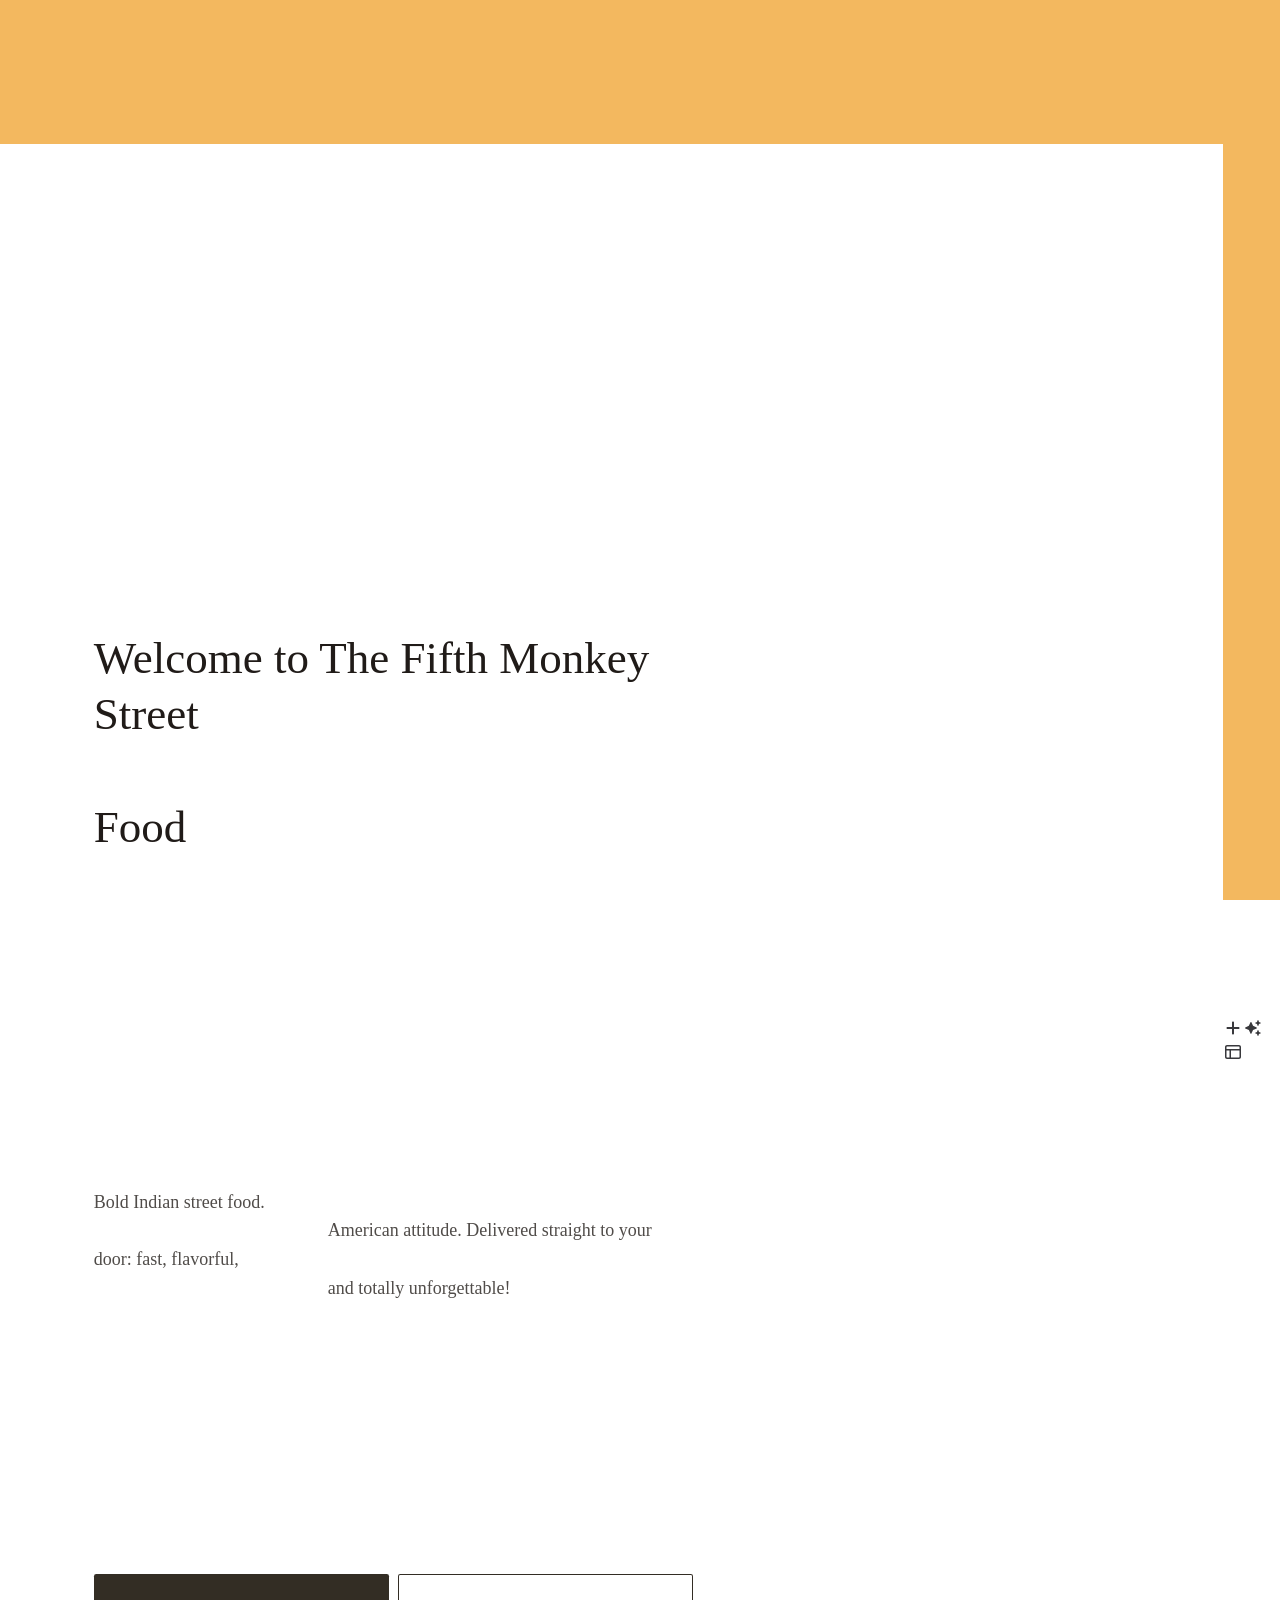
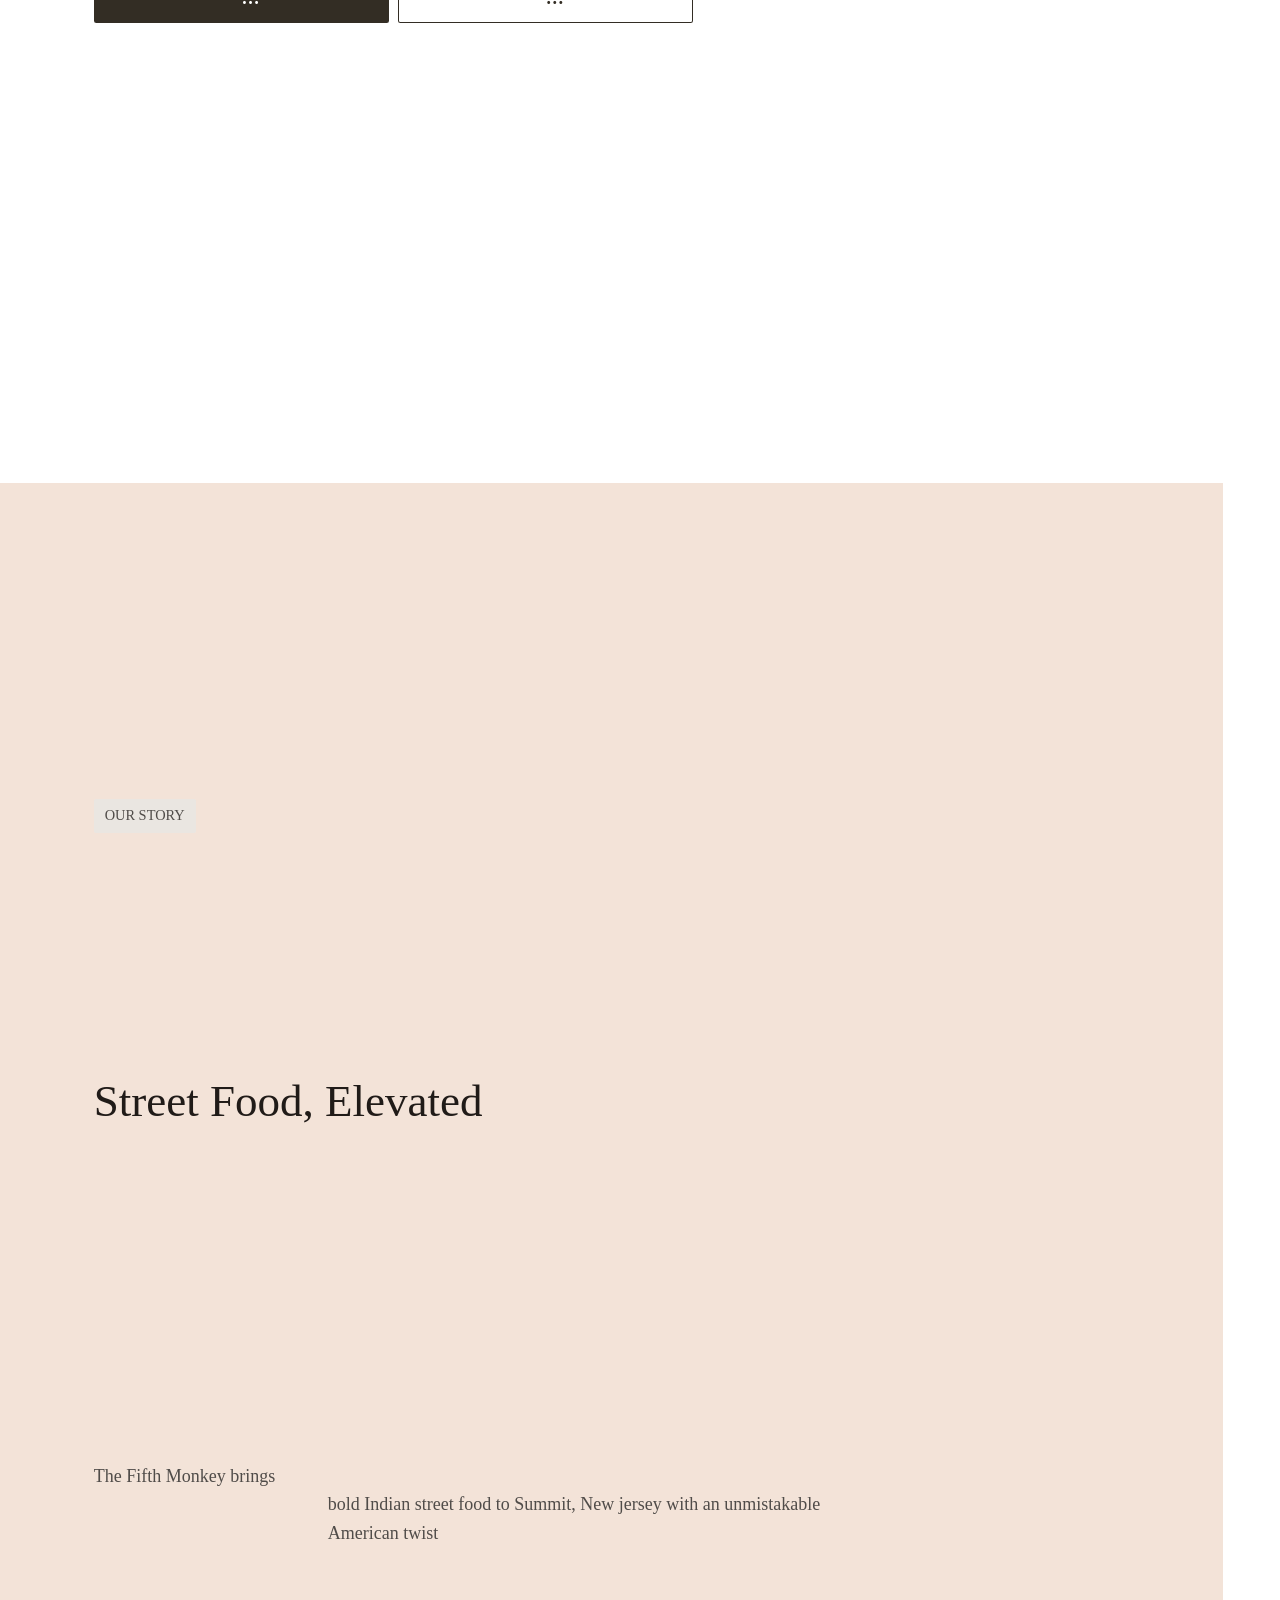
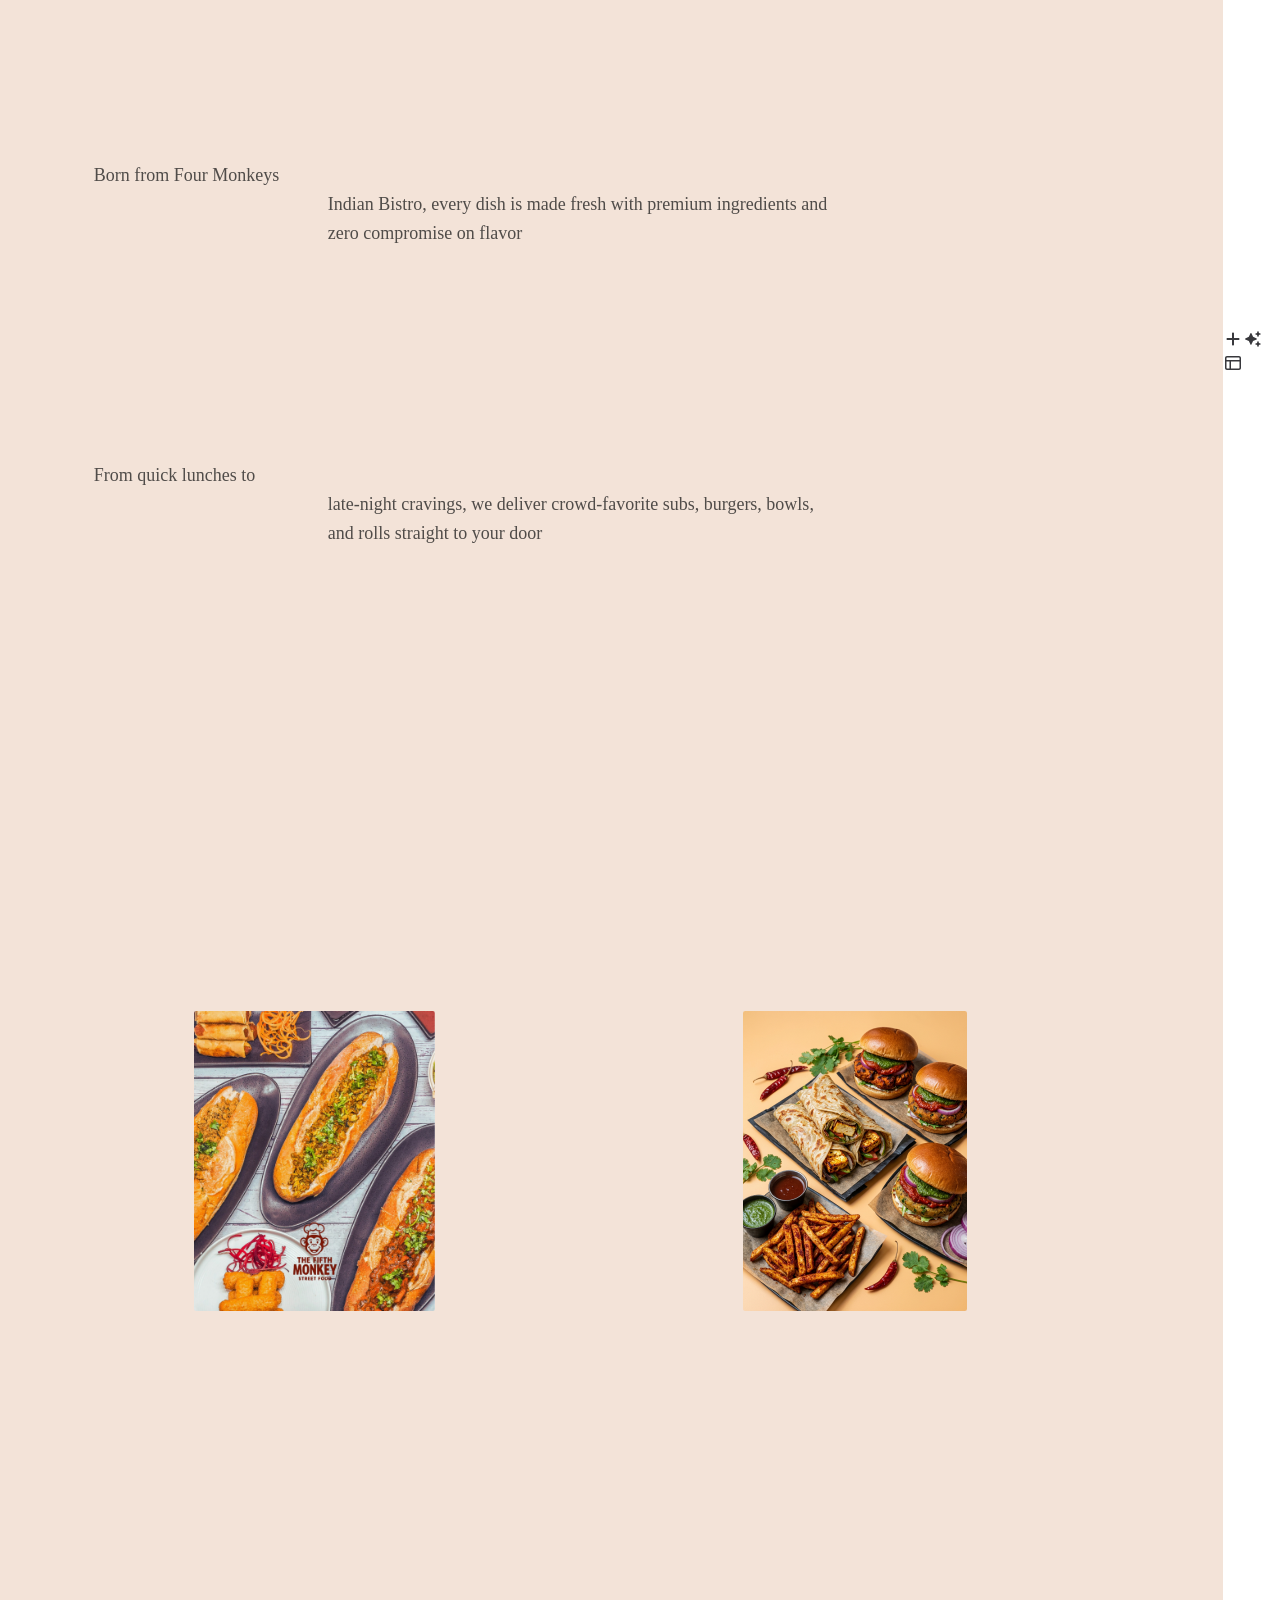
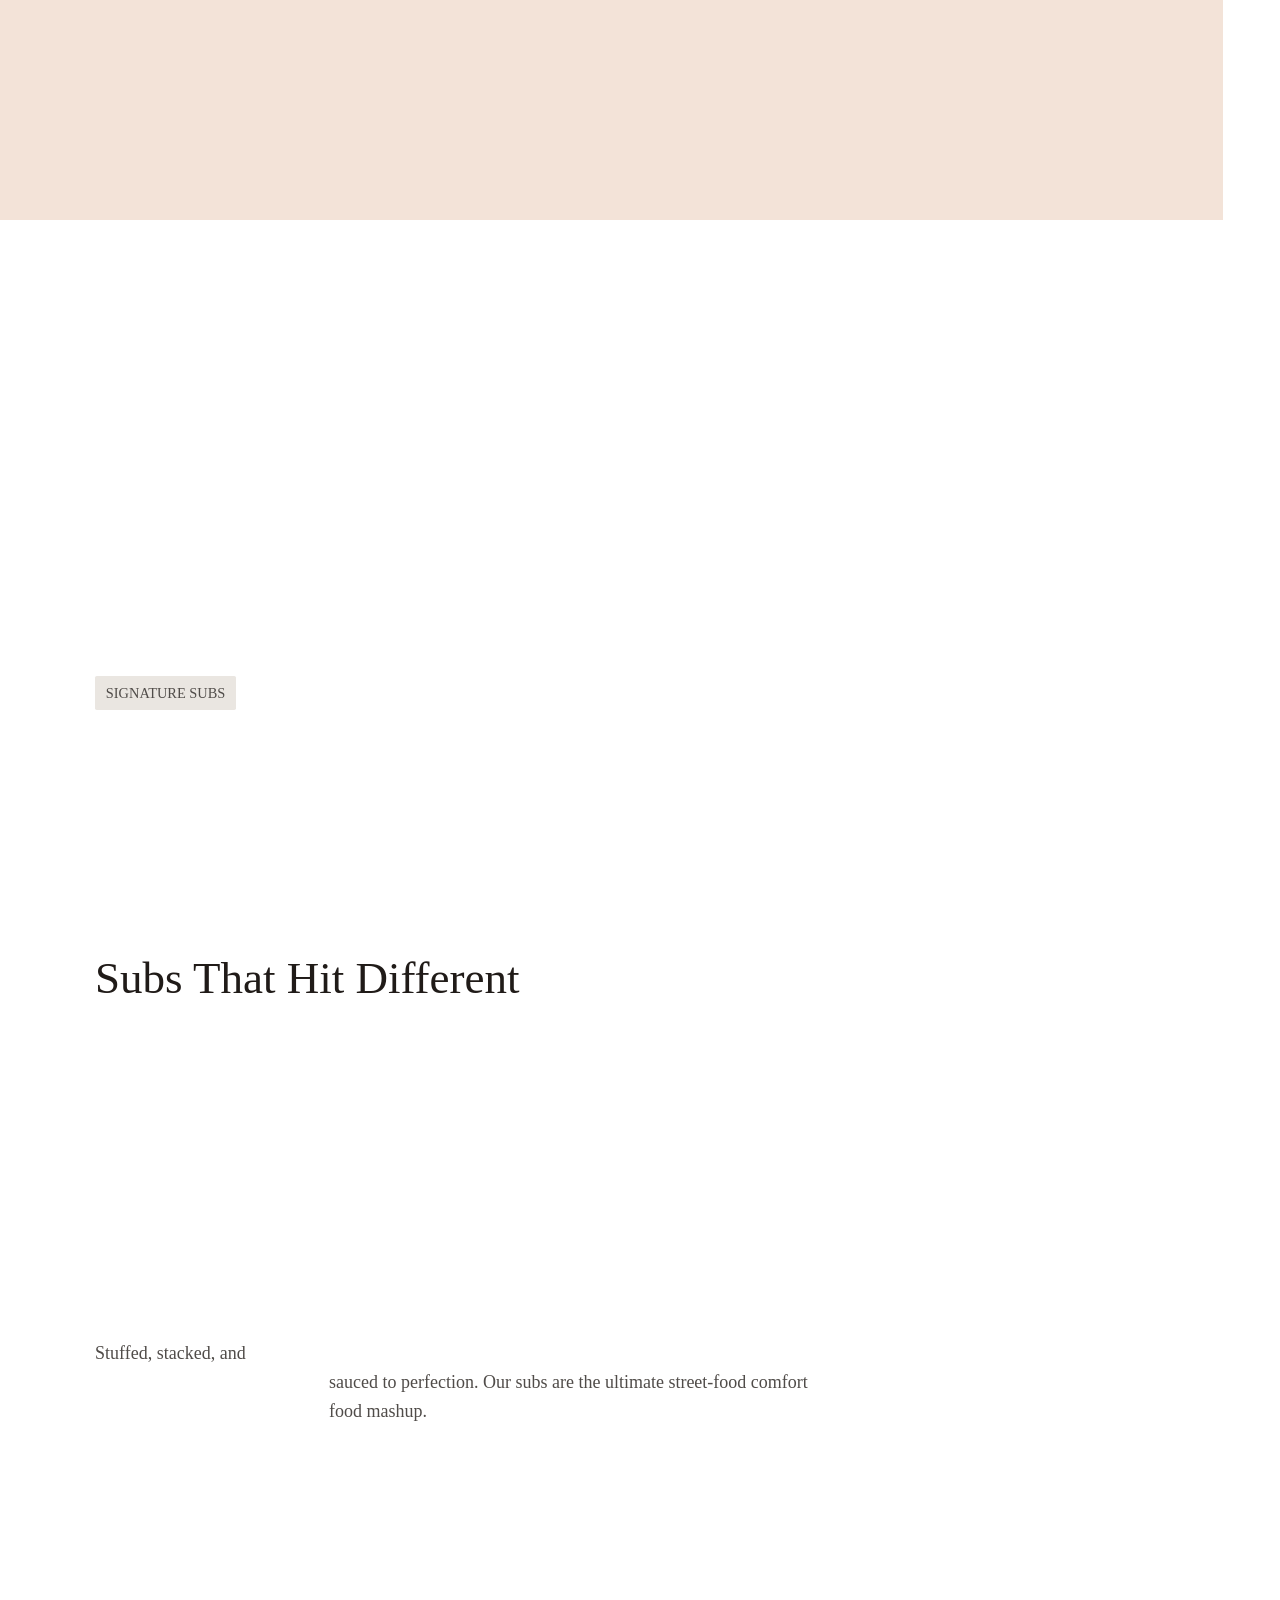
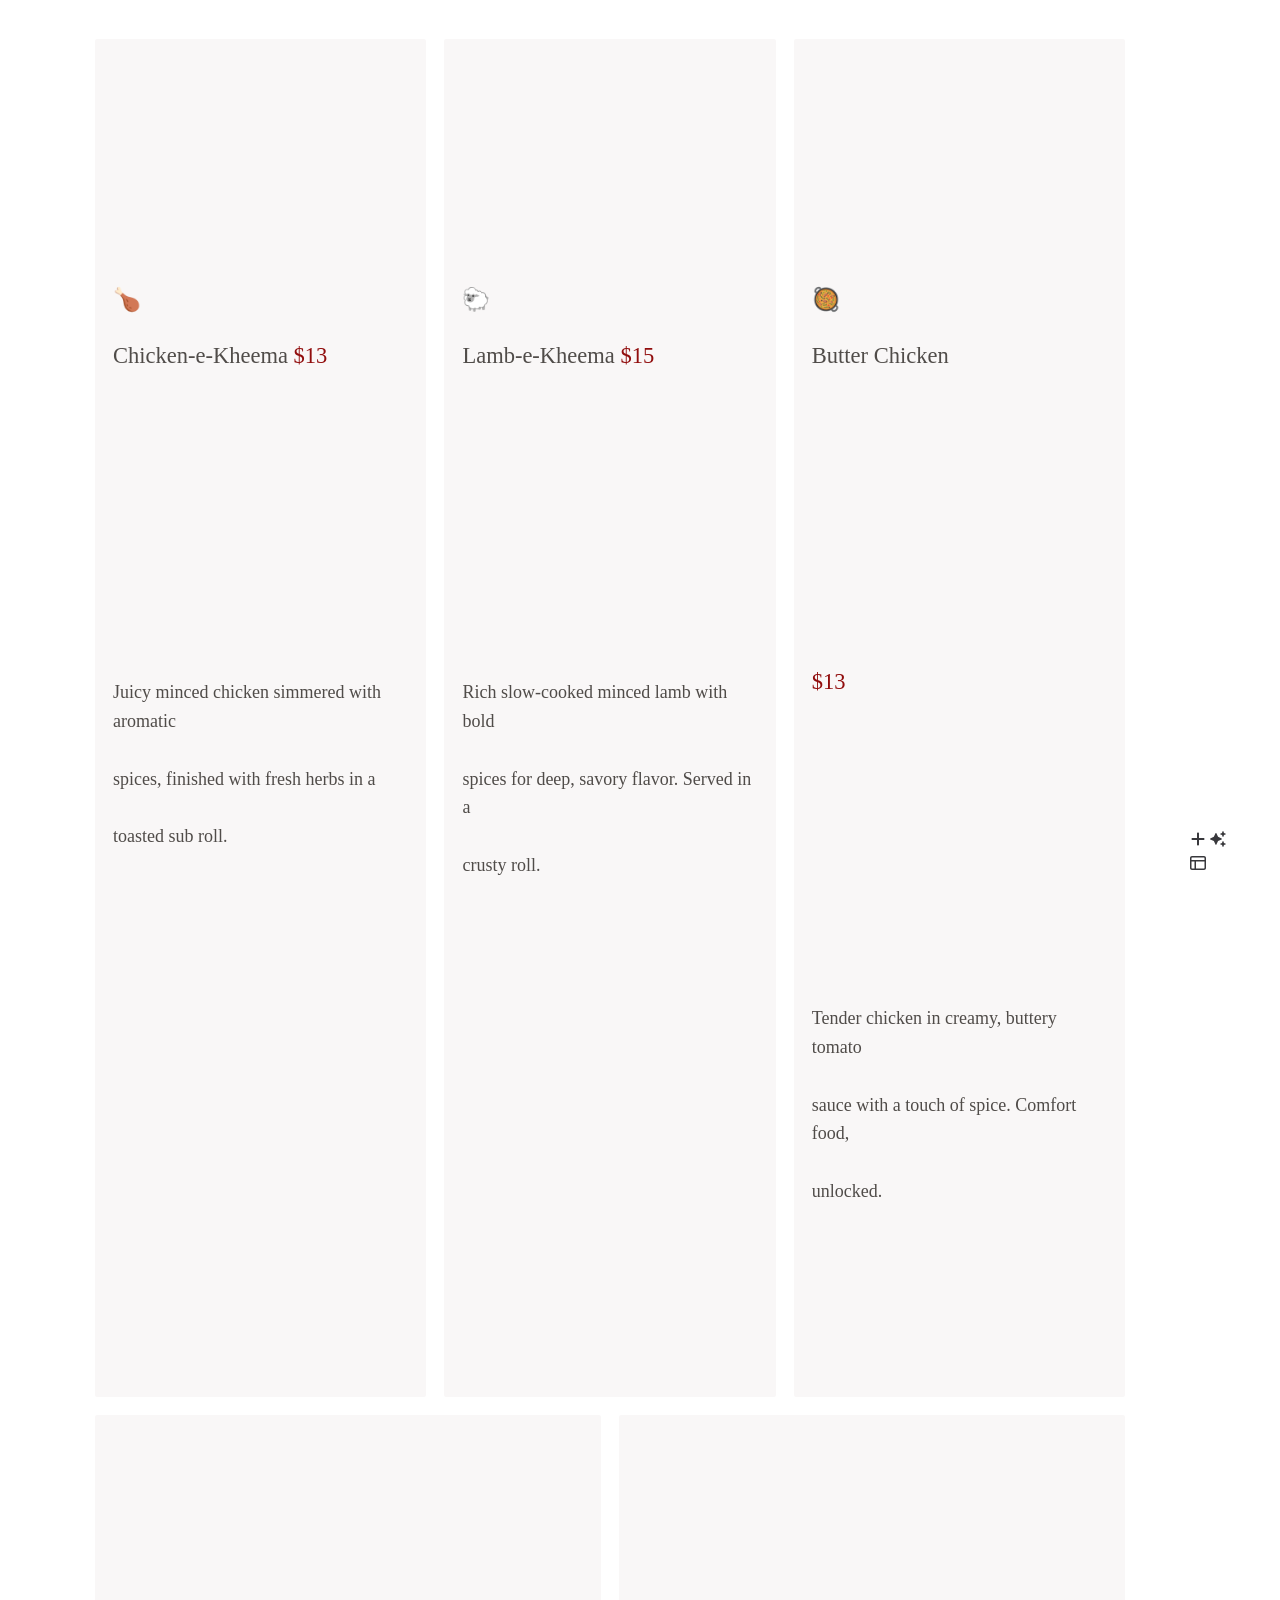
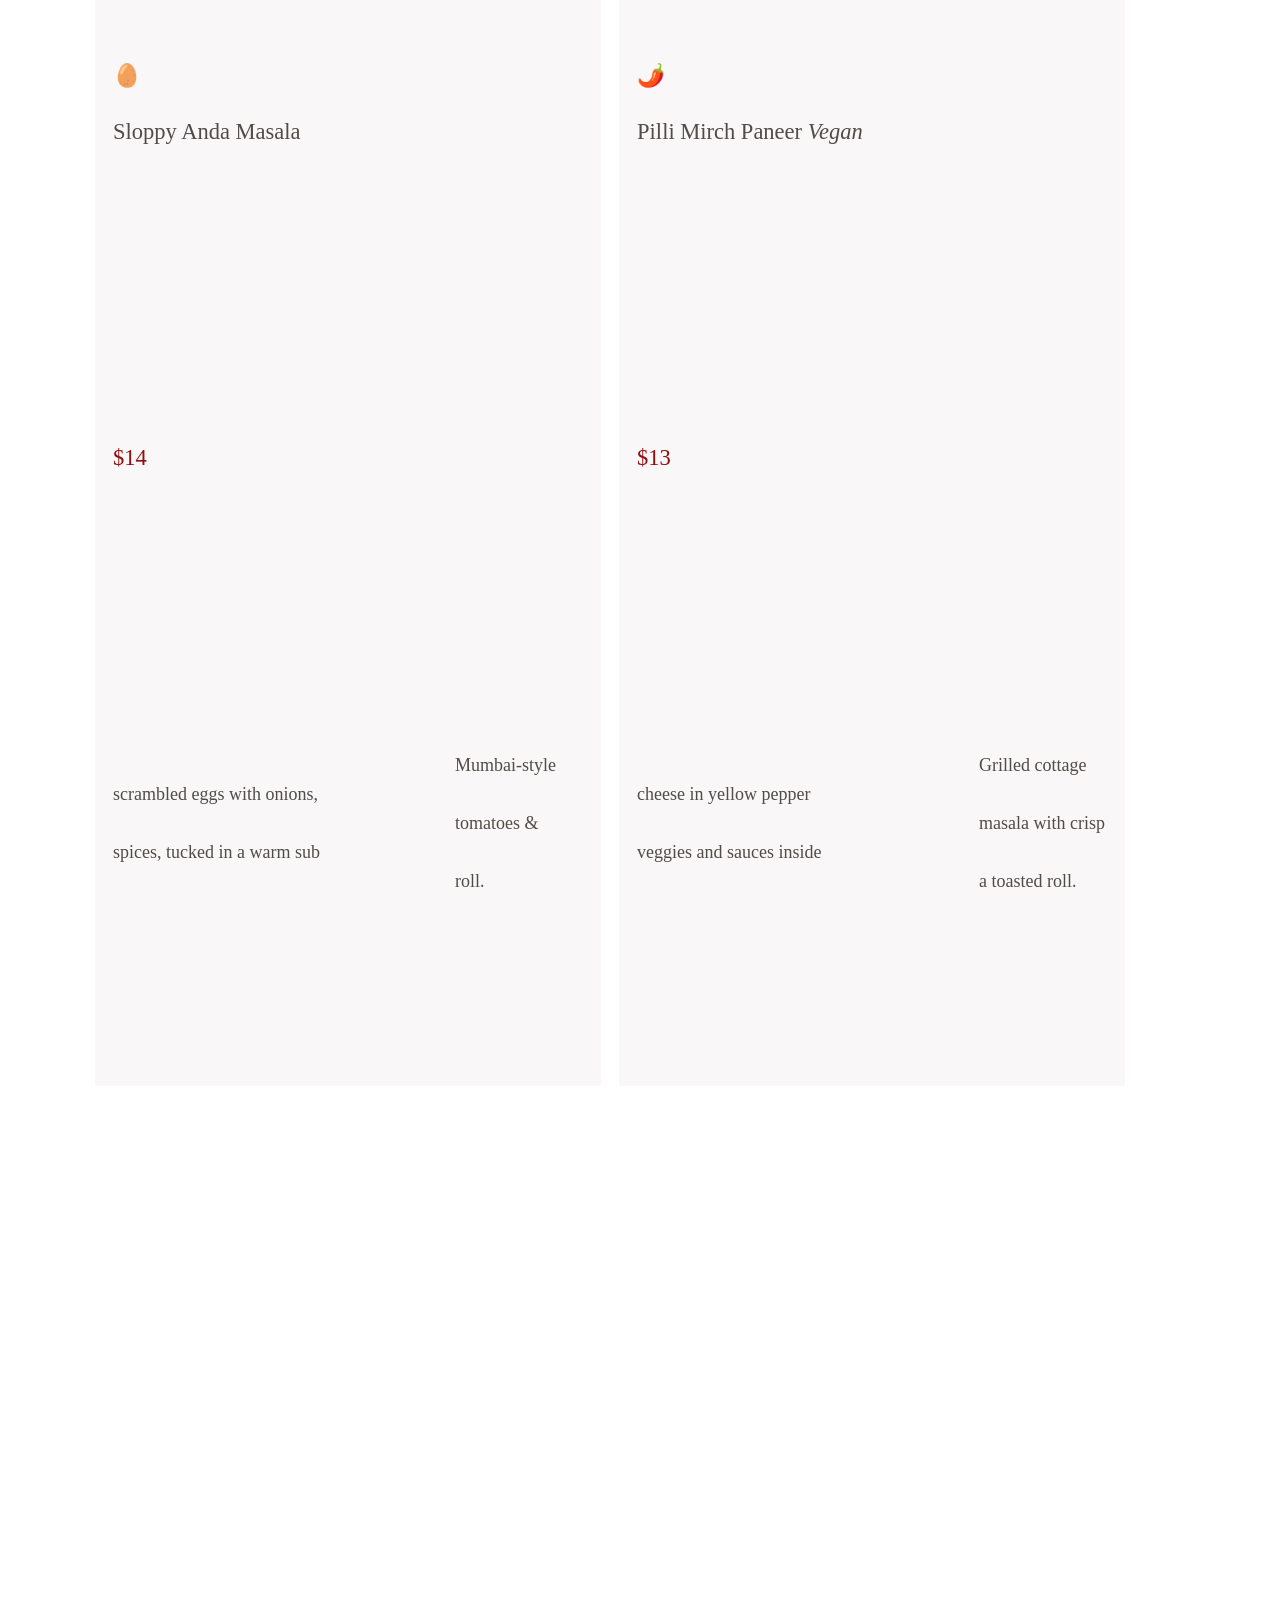
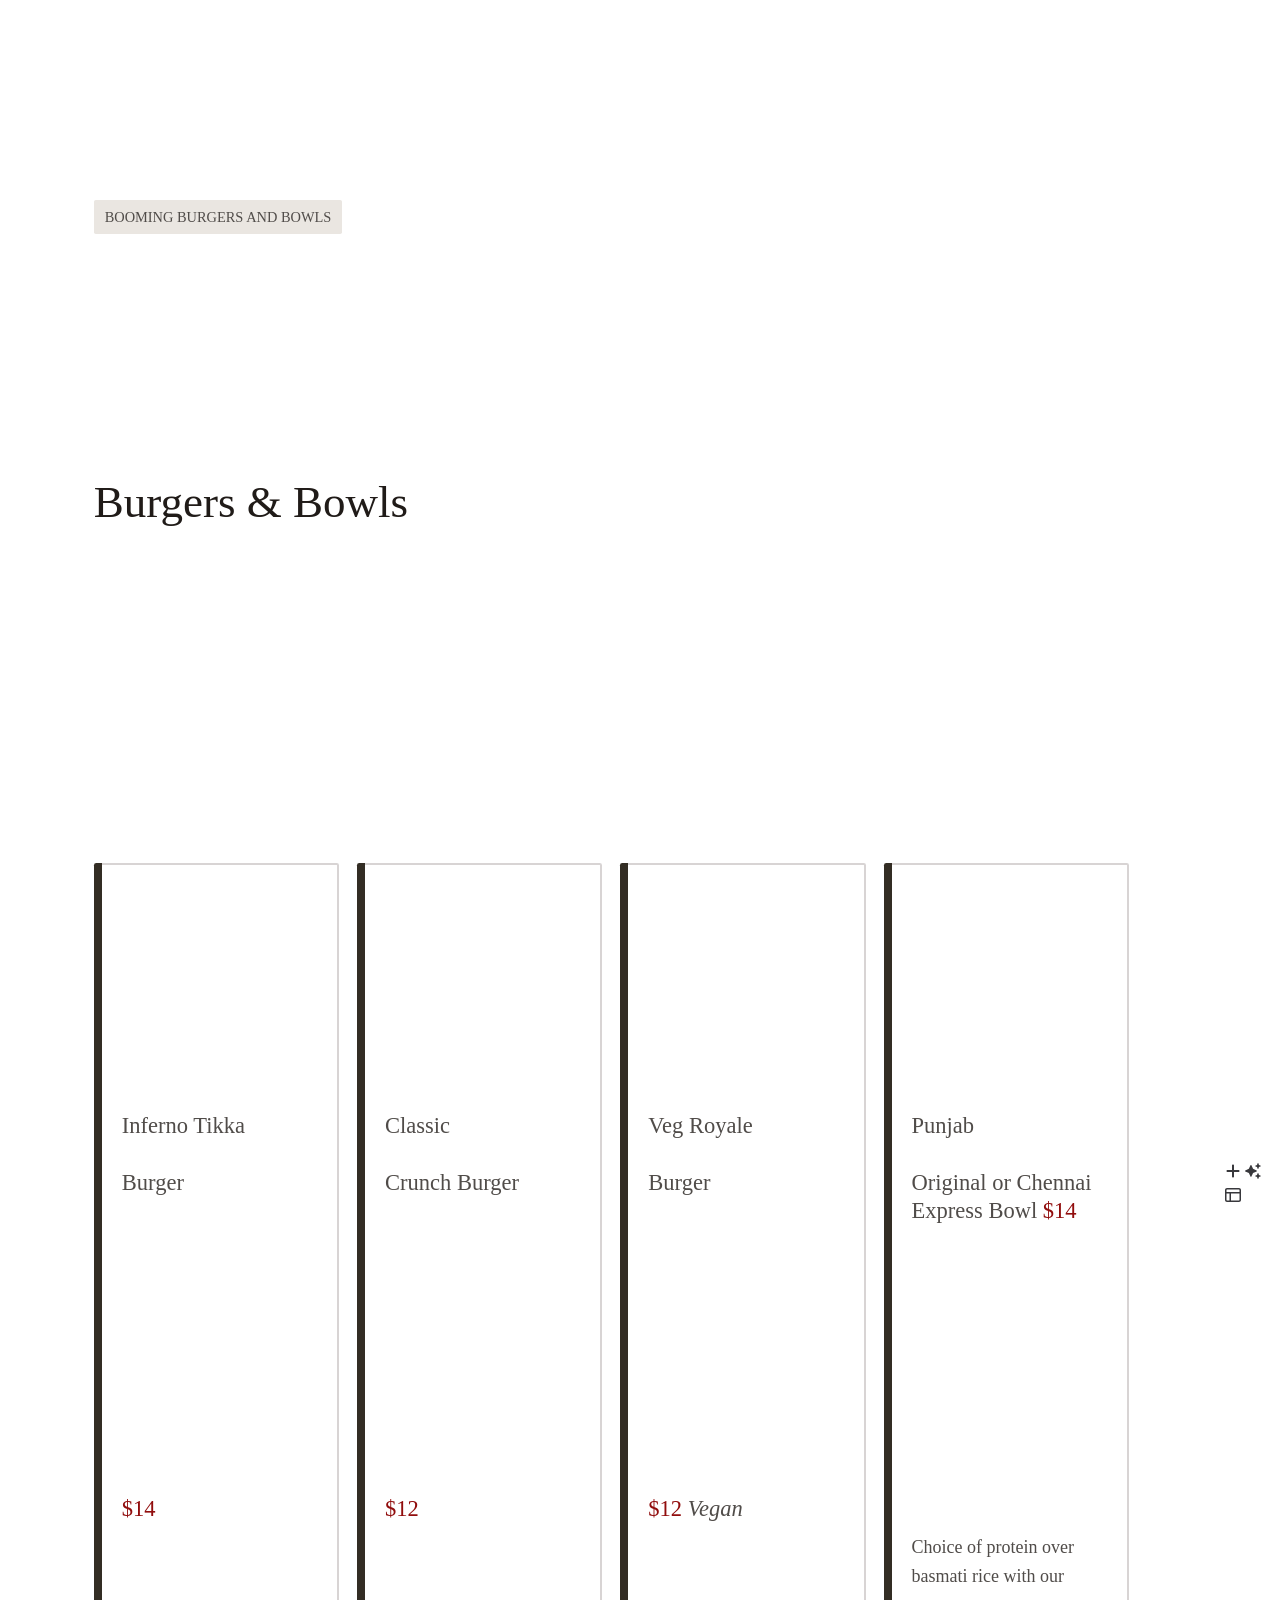
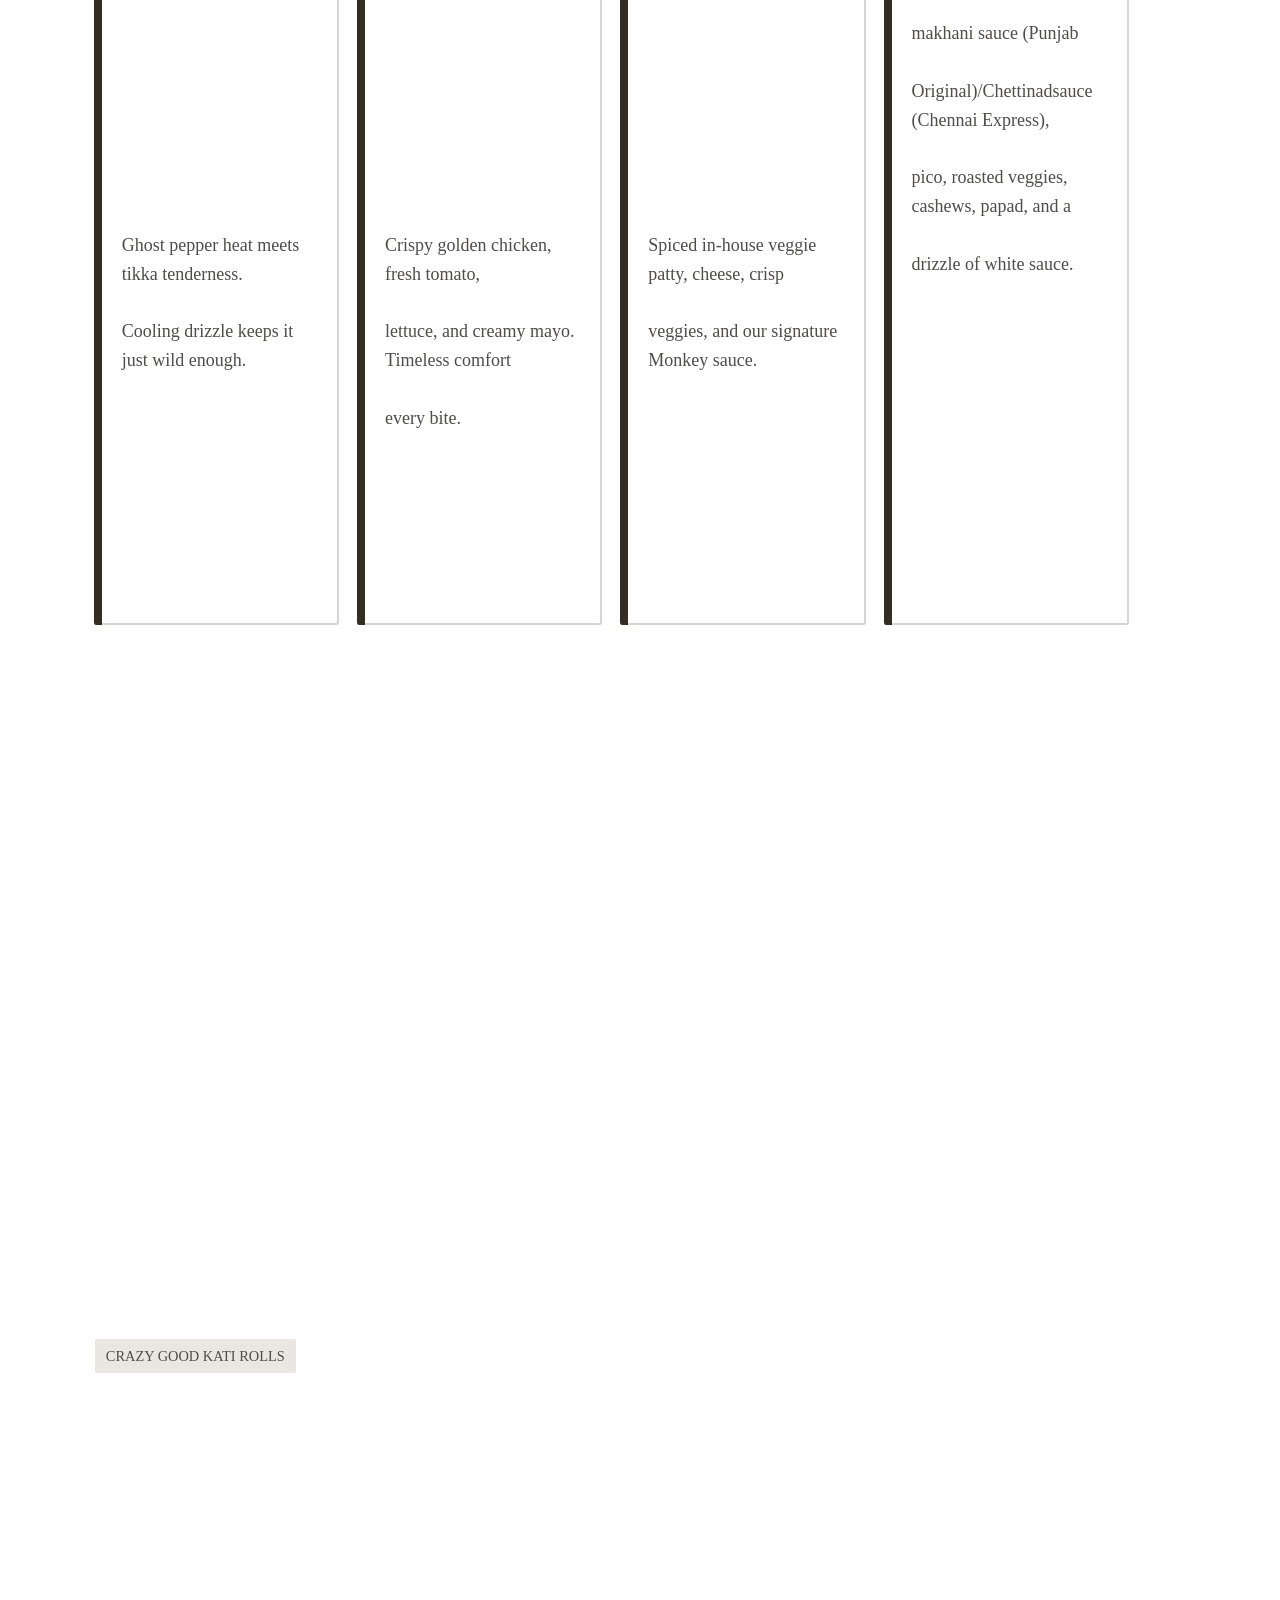
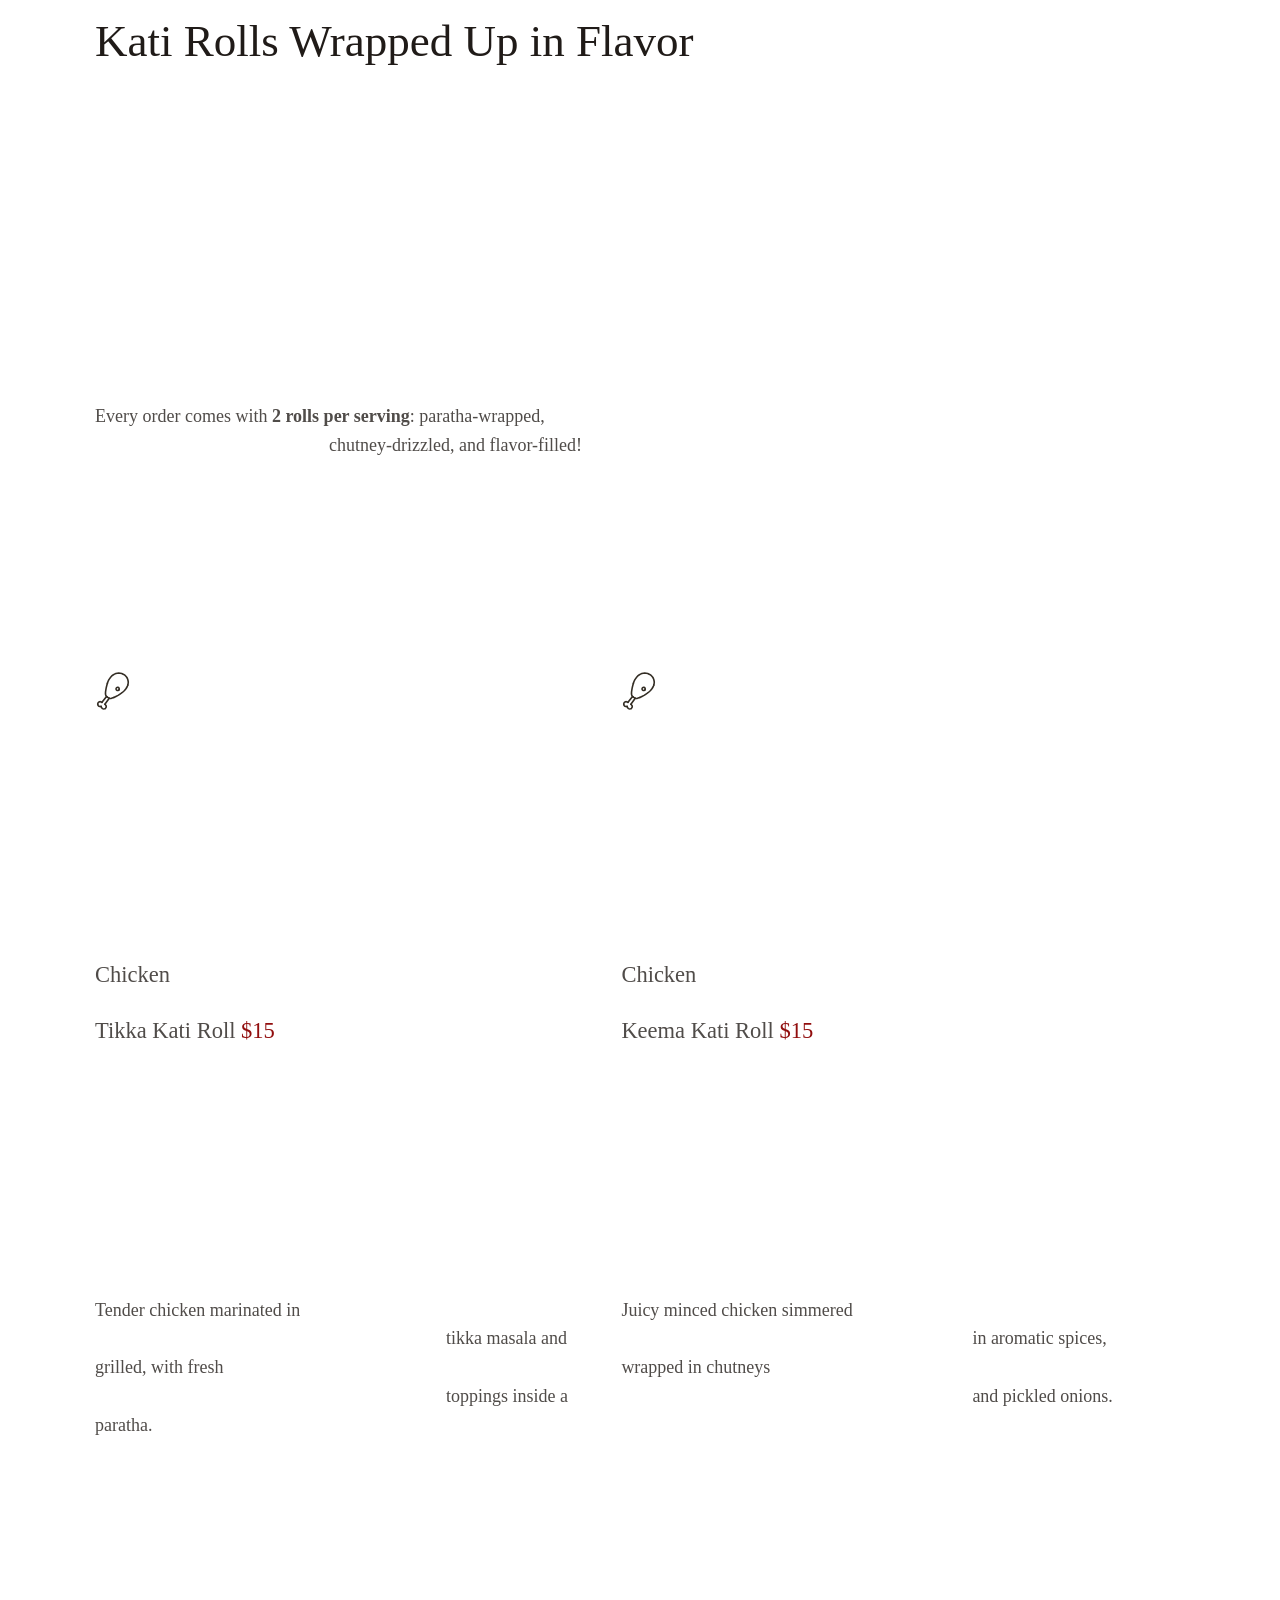
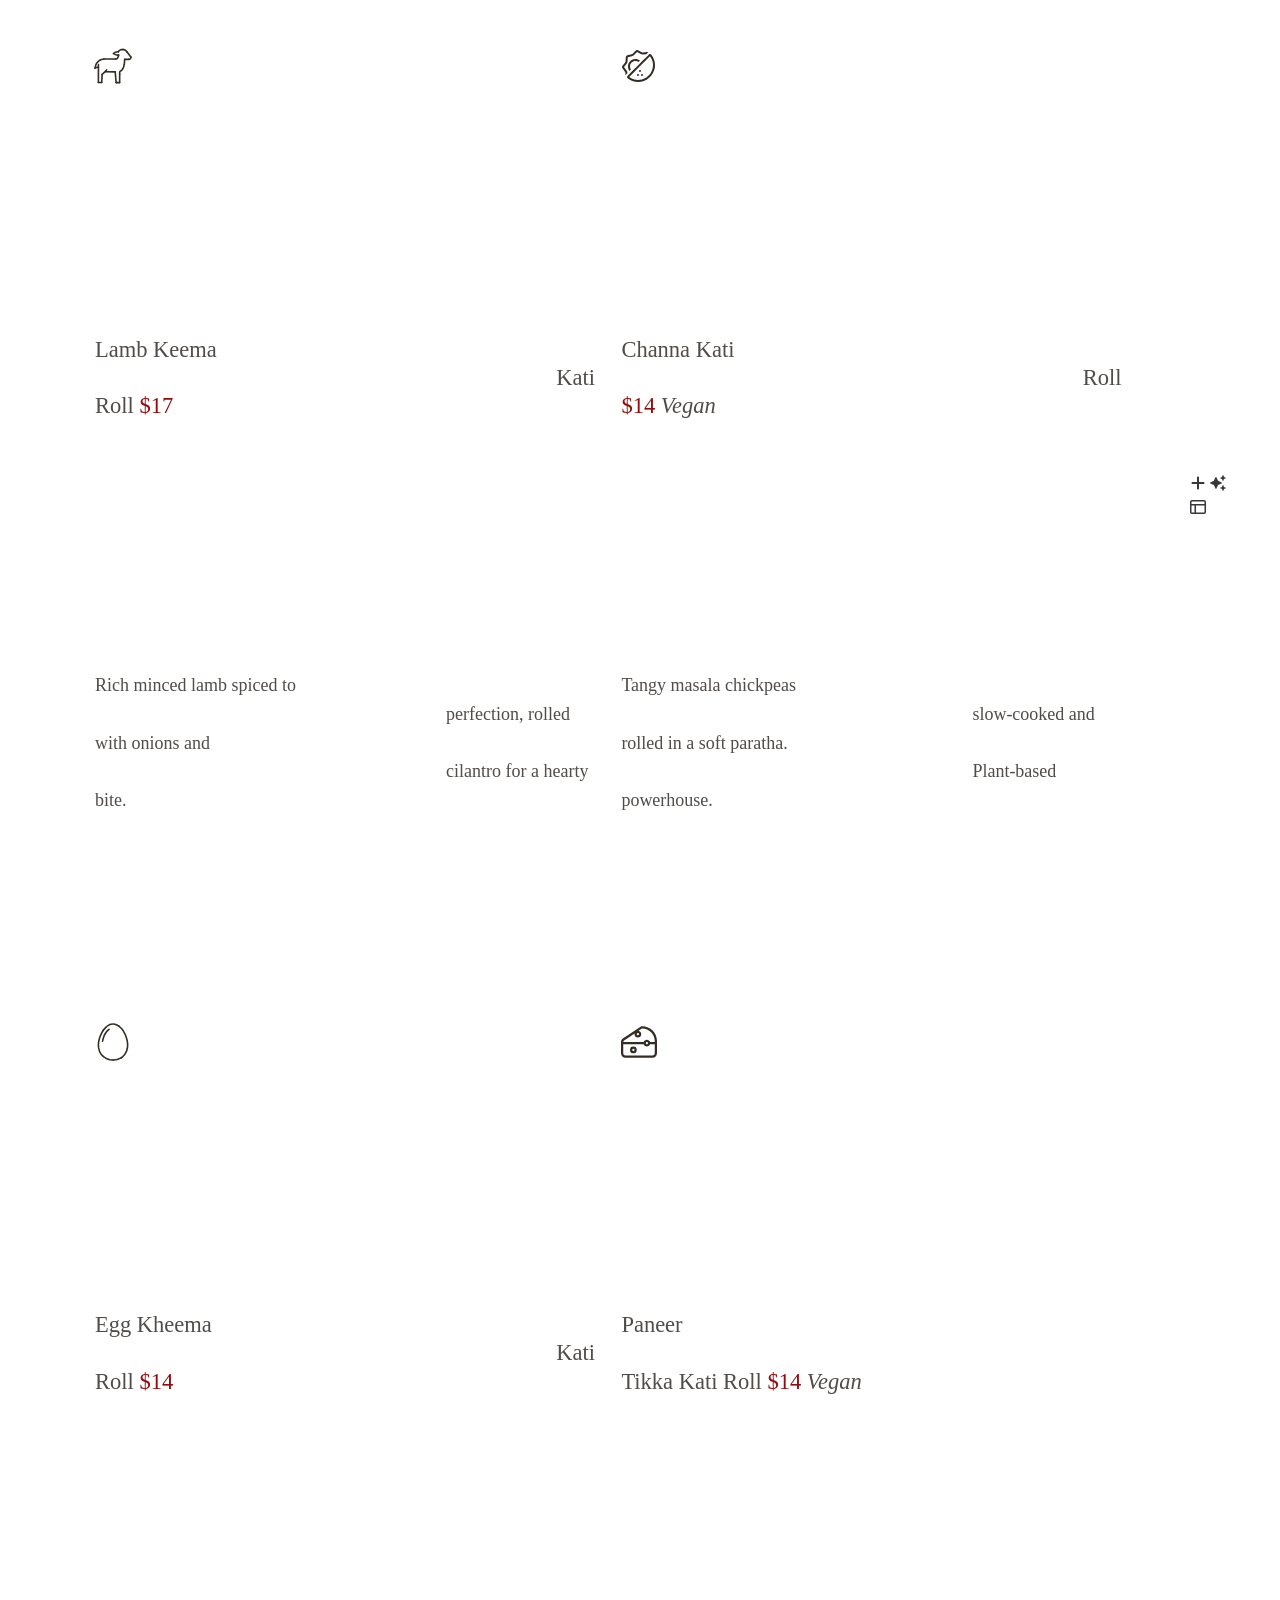
==== commit 7b2ef340: "remove gamma button" ====
--- a/index.html
+++ b/index.html
@@ -1,48 +1,11309 @@
 <!DOCTYPE html>
 <!-- saved from url=(0040)https://fifth-monkey-rzvv41l.gamma.site/ -->
-<html style="--100vh: 100vh; color-scheme: light;" data-theme="light"><head><meta http-equiv="Content-Type" content="text/html; charset=UTF-8"><meta name="viewport" content="width=device-width" data-next-head=""><title data-next-head="">Welcome to The Fifth Monkey Street Food</title><meta name="robots" content="noindex, nofollow" data-next-head=""><meta content="Bold Indian street food. American attitude. Delivered straight to your door: fast, flavorful, and totally unforgettable!
+<html style="--100vh: 100vh; color-scheme: light;" data-theme="light">
+
+<head><!-- Google tag (gtag.js) -->
+  <script async src="https://www.googletagmanager.com/gtag/js?id=AW-17558335822">
+  </script>
+  <script>
+    window.dataLayer = window.dataLayer || [];
+    function gtag() { dataLayer.push(arguments); }
+    gtag('js', new Date());
+
+    gtag('config', 'AW-17558335822');
+  </script>
+  <meta http-equiv="Content-Type" content="text/html; charset=UTF-8">
+  <meta name="viewport" content="width=device-width" data-next-head="">
+  <title data-next-head="">Welcome to The Fifth Monkey Street Food</title>
+  <meta name="robots" content="noindex, nofollow" data-next-head="">
+  <meta content="Bold Indian street food. American attitude. Delivered straight to your door: fast, flavorful, and totally unforgettable!
 
 Order on DoorDash
 
-Order on GrubHub" name="description" data-next-head=""><meta content="Welcome to The Fifth Monkey Street Food" property="og:title" data-next-head=""><meta content="Bold Indian street food. American attitude. Delivered straight to your door: fast, flavorful, and totally unforgettable!
+Order on GrubHub" name="description" data-next-head="">
+  <meta content="Welcome to The Fifth Monkey Street Food" property="og:title" data-next-head="">
+  <meta content="Bold Indian street food. American attitude. Delivered straight to your door: fast, flavorful, and totally unforgettable!
 
 Order on DoorDash
 
-Order on GrubHub" property="og:description" data-next-head=""><meta content="https://assets.api.gamma.app/n7jafqgb8bz3jwv/screenshots/bt9ljeg0ehk9bkn/rlcma09fsnmf0bs/slide/maqJ1U6-lurLDAKXU9Lj1i0ziYc" property="og:image" data-next-head=""><meta content="Welcome to The Fifth Monkey Street Food" property="twitter:title" data-next-head=""><meta content="Bold Indian street food. American attitude. Delivered straight to your door: fast, flavorful, and totally unforgettable!
+Order on GrubHub" property="og:description" data-next-head="">
+  <meta
+    content="https://assets.api.gamma.app/n7jafqgb8bz3jwv/screenshots/bt9ljeg0ehk9bkn/rlcma09fsnmf0bs/slide/maqJ1U6-lurLDAKXU9Lj1i0ziYc"
+    property="og:image" data-next-head="">
+  <meta content="Welcome to The Fifth Monkey Street Food" property="twitter:title" data-next-head="">
+  <meta content="Bold Indian street food. American attitude. Delivered straight to your door: fast, flavorful, and totally unforgettable!
 
 Order on DoorDash
 
-Order on GrubHub" property="twitter:description" data-next-head=""><meta content="https://assets.api.gamma.app/n7jafqgb8bz3jwv/screenshots/bt9ljeg0ehk9bkn/rlcma09fsnmf0bs/slide/maqJ1U6-lurLDAKXU9Lj1i0ziYc" property="twitter:image" data-next-head=""><meta property="og:type" content="website" data-next-head=""><meta content="summary_large_image" name="twitter:card" data-next-head=""><link rel="preload" href="./Welcome to The Fifth Monkey Street Food_files/0e3wyoopgi0-6.css" as="style"><link rel="preload" href="./Welcome to The Fifth Monkey Street Food_files/17o5-ow7ig5.6.css" as="style"><link rel="preload" href="./Welcome to The Fifth Monkey Street Food_files/0bgu2b-xkhb-r.css" as="style"><link href="./Welcome to The Fifth Monkey Street Food_files/css2" rel="stylesheet" data-next-head=""><link rel="stylesheet" href="./Welcome to The Fifth Monkey Street Food_files/0e3wyoopgi0-6.css" data-n-g=""><link rel="stylesheet" href="./Welcome to The Fifth Monkey Street Food_files/17o5-ow7ig5.6.css" data-n-p=""><link rel="stylesheet" href="./Welcome to The Fifth Monkey Street Food_files/0bgu2b-xkhb-r.css" data-n-p=""><noscript data-n-css=""></noscript><script defer="" nomodule="" src="./Welcome to The Fifth Monkey Street Food_files/03~yq9q893hmn.js"></script><script src="./Welcome to The Fifth Monkey Street Food_files/0ju1.de4t4svq.js" defer=""></script><script src="./Welcome to The Fifth Monkey Street Food_files/0pf1rvjsu4v-q.js" defer=""></script><script src="./Welcome to The Fifth Monkey Street Food_files/0z1ain.3pud20.js" defer=""></script><script src="./Welcome to The Fifth Monkey Street Food_files/0_vtiltyg8kky.js" defer=""></script><script src="./Welcome to The Fifth Monkey Street Food_files/177fg3~4pc0y2.js" defer=""></script><script src="./Welcome to The Fifth Monkey Street Food_files/00co~a6t5p8fg.js" defer=""></script><script src="./Welcome to The Fifth Monkey Street Food_files/0mn0t1uyer68a.js" defer=""></script><script src="./Welcome to The Fifth Monkey Street Food_files/0t-xe3z~e13bs.js" defer=""></script><script src="./Welcome to The Fifth Monkey Street Food_files/16gifp7h5yi8x.js" defer=""></script><script src="./Welcome to The Fifth Monkey Street Food_files/0gufrhbolaji~.js" defer=""></script><script src="./Welcome to The Fifth Monkey Street Food_files/04hur8320pb2j.js" defer=""></script><script src="./Welcome to The Fifth Monkey Street Food_files/0r_rx5orjfsnh.js" defer=""></script><script src="./Welcome to The Fifth Monkey Street Food_files/turbopack-0lb7yhbh2-lj2.js" defer=""></script><script src="./Welcome to The Fifth Monkey Street Food_files/0i7pcr4v3q_z6.js" defer=""></script><script src="./Welcome to The Fifth Monkey Street Food_files/0u138p5bz1rx6.js" defer=""></script><script src="./Welcome to The Fifth Monkey Street Food_files/0b0f11z.~vb7_.js" defer=""></script><script src="./Welcome to The Fifth Monkey Street Food_files/0w4hgddatzel..js" defer=""></script><script src="./Welcome to The Fifth Monkey Street Food_files/12j7euxa33yco.js" defer=""></script><script src="./Welcome to The Fifth Monkey Street Food_files/03l0vd182xy~7.js" defer=""></script><script src="./Welcome to The Fifth Monkey Street Food_files/0y951r-sz.6lv.js" defer=""></script><script src="./Welcome to The Fifth Monkey Street Food_files/11ed4o1dz~8vw.js" defer=""></script><script src="./Welcome to The Fifth Monkey Street Food_files/turbopack-0scjg7i0g5azt.js" defer=""></script><script src="./Welcome to The Fifth Monkey Street Food_files/_buildManifest.js" defer=""></script><script src="./Welcome to The Fifth Monkey Street Food_files/_ssgManifest.js" defer=""></script><script src="./Welcome to The Fifth Monkey Street Food_files/_clientMiddlewareManifest.js" defer=""></script><style data-emotion="css-global tkmdjh animation-1sld7a4 animation-16z1uo4 animation-1sld7a4 animation-16z1uo4 animation-1sld7a4 animation-16z1uo4 animation-1sld7a4 animation-16z1uo4 animation-yjfgth animation-1sld7a4 animation-16z1uo4" data-s="">.card-content{height:100%;outline-width:0px;line-height:calc(var(--line-height-body) * (var(--card-font-scale, 1) * var(--zoom-level, 1) + 1) / 2);letter-spacing:var(--letter-spacing-body);--block-margin:calc(1.125em * var(--card-font-scale, 1) * var(--zoom-level, 1));--callout-block-margin:calc(0.9em * var(--card-font-scale, 1) * var(--zoom-level, 1));--callout-first-child-margin:calc(1em * var(--card-font-scale, 1) * var(--zoom-level, 1));--grid-border:1px;--grid-padding:1.22em;}.card-content.is-focused .is-empty [data-placeholder]:not(.gml-paragraph__content)::after{content:attr(data-placeholder);position:absolute;top:0px;opacity:0.25;pointer-events:none;inset-inline-start:0;width:100%;color:var(--heading-color);line-clamp:1px;text-overflow:ellipsis;overflow:hidden;box-orient:vertical;word-break:break-all;height:100%;white-space:nowrap;}.card-content.is-focused .is-empty .gml-paragraph__content[data-placeholder]::before{content:attr(data-placeholder);position:absolute;top:0px;opacity:0.25;pointer-events:none;inset-inline-start:0;width:100%;color:inherit;line-clamp:1px;text-overflow:ellipsis;overflow:hidden;box-orient:vertical;word-break:break-all;height:100%;white-space:nowrap;}.card-content .block-card.expandable-node-selected .expandable-selected{-webkit-animation:animation-16z1uo4 3000ms ease-in-out forwards;animation:animation-16z1uo4 3000ms ease-in-out forwards;}.card-content .block-card.expandable-node-reset .expandable-selected{-webkit-animation:animation-1sld7a4;animation:animation-1sld7a4;}.card-content .block{margin-top:var(--block-margin);margin-bottom:var(--block-margin);font-family:var(--body-font);font-weight:var(--body-font-weight);color:var(--body-color);}.card-content .gml-box__content .first-block{margin-top:0rem;}.card-content .gml-box__content .last-block{margin-bottom:0rem;}.card-content .gml-box__content .themed-heading{width:100%;}.card-content .gml-box__content .block,.card-content .gml-box__content .block-paragraph,.card-content .gml-box__content .gml-paragraph{color:inherit;font-family:inherit;}.card-content.is-nested{display:grid;-webkit-animation:animation-yjfgth 225ms ease-out forwards;animation:animation-yjfgth 225ms ease-out forwards;}.card-content [data-node-view-content-inner="cardLayoutItem"] >.first-block,.card-content [data-node-view-content-inner="card"] >.first-block{margin-top:0em;}.card-content [data-node-view-content-inner="cardLayoutItem"] >.last-block,.card-content [data-node-view-content-inner="card"] >.last-block{margin-bottom:0em;}.card-content [data-node-view-content-inner="cardLayoutItem"] >.gml-label-group:first-child,.card-content [data-node-view-content-inner="card"] >.gml-label-group:first-child{margin-top:0em;}.card-content [data-node-view-content-inner="cardLayoutItem"] >.gml-label-group:last-child,.card-content [data-node-view-content-inner="card"] >.gml-label-group:last-child{margin-bottom:0em;}.card-content a.link{color:var(--text-color, var(--link-color));cursor:pointer;font-weight:var(--chakra-fontWeights-bold);-webkit-text-decoration:underline;text-decoration:underline;}.card-content a.link[href=""]{text-decoration-style:dashed;}.card-content a.link:hover{color:var(--text-color, var(--link-color-hover));}.card-content a.link:active{color:var(--text-color, var(--link-color-hover));}.card-content .block-toggle.expandable-node-selected .toggle{-webkit-animation:animation-16z1uo4 3000ms ease-in-out forwards;animation:animation-16z1uo4 3000ms ease-in-out forwards;}.card-content .block-toggle.expandable-node-reset .toggle{-webkit-animation:animation-1sld7a4;animation:animation-1sld7a4;}.card-content .block-toggle [data-open="false"] [data-node-view-content-inner="toggle"] >:not(:first-child){display:none;}.card-content mark.highlight{color:var(--chakra-colors-black);--link-color:black;background-color:var(--highlight-color);border-radius:0.125em;-webkit-padding-start:.05em;padding-inline-start:.05em;-webkit-padding-end:.05em;padding-inline-end:.05em;-webkit-margin-start:-.05em;margin-inline-start:-.05em;-webkit-margin-end:-.05em;margin-inline-end:-.05em;-webkit-box-decoration-break:clone;box-decoration-break:clone;}.card-content span.textColor{color:var(--text-color, var(--body-color));}.card-content .block-numbered li::before{color:var(--list-marker-text-color, var(--body-color));}.card-content .block-bullet li::marker{color:var(--list-marker-text-color, var(--body-color));}.card-content .block-bullet,.card-content .block-numbered,.card-content .block-todo{margin:0px;margin-bottom:calc(0.35em * var(--card-font-scale, 1) * var(--zoom-level, 1));text-align:start;}.card-content .block-bullet.first-block,.card-content .block-numbered.first-block,.card-content .block-todo.first-block{margin-top:calc(0.9em * var(--card-font-scale, 1) * var(--zoom-level, 1));}.card-content ol.block-numbered{list-style:none;}.card-content .block-todo{list-style:none;}.card-content .block-todo label.chakra-checkbox{pointer-events:none;}.card-content .block-todo label.chakra-checkbox .chakra-checkbox__control{pointer-events:auto;width:1em;height:1em;top:calc(0.5lh - 0.5em);position:relative;border-radius:var(--box-border-radius);border-color:var(--link-color);border-width:0.125em;}.card-content .block-todo label.chakra-checkbox .chakra-checkbox__control[data-checked]{background-color:var(--link-color);color:var(--body-color-inverted);}.card-content .block-todo label.chakra-checkbox .chakra-checkbox__control svg{font-size:0.5em;}.card-content .block-bullet li,.card-content .block-todo li{position:relative;}.card-content ol.block-numbered[indent="0"] li[data-node-view-content]{-webkit-margin-start:calc(1 * 1.6em);margin-inline-start:calc(1 * 1.6em);position:relative;}.card-content ol.block-numbered[indent="0"] li[data-node-view-content]::before{position:absolute;inset-inline-start:-1.6em;content:attr(data-list-counter) ".";}.card-content ol.block-numbered[indent="1"] li[data-node-view-content]{-webkit-margin-start:calc(2 * 1.6em);margin-inline-start:calc(2 * 1.6em);position:relative;}.card-content ol.block-numbered[indent="1"] li[data-node-view-content]::before{position:absolute;inset-inline-start:-1.6em;content:attr(data-list-counter) ".";}.card-content ol.block-numbered[indent="2"] li[data-node-view-content]{-webkit-margin-start:calc(3 * 1.6em);margin-inline-start:calc(3 * 1.6em);position:relative;}.card-content ol.block-numbered[indent="2"] li[data-node-view-content]::before{position:absolute;inset-inline-start:-1.6em;content:attr(data-list-counter) ".";}.card-content ol.block-numbered[indent="3"] li[data-node-view-content]{-webkit-margin-start:calc(4 * 1.6em);margin-inline-start:calc(4 * 1.6em);position:relative;}.card-content ol.block-numbered[indent="3"] li[data-node-view-content]::before{position:absolute;inset-inline-start:-1.6em;content:attr(data-list-counter) ".";}.card-content ol.block-numbered[indent="4"] li[data-node-view-content]{-webkit-margin-start:calc(5 * 1.6em);margin-inline-start:calc(5 * 1.6em);position:relative;}.card-content ol.block-numbered[indent="4"] li[data-node-view-content]::before{position:absolute;inset-inline-start:-1.6em;content:attr(data-list-counter) ".";}.card-content ol.block-numbered[indent="5"] li[data-node-view-content]{-webkit-margin-start:calc(6 * 1.6em);margin-inline-start:calc(6 * 1.6em);position:relative;}.card-content ol.block-numbered[indent="5"] li[data-node-view-content]::before{position:absolute;inset-inline-start:-1.6em;content:attr(data-list-counter) ".";}.card-content ol.block-numbered[indent="6"] li[data-node-view-content]{-webkit-margin-start:calc(7 * 1.6em);margin-inline-start:calc(7 * 1.6em);position:relative;}.card-content ol.block-numbered[indent="6"] li[data-node-view-content]::before{position:absolute;inset-inline-start:-1.6em;content:attr(data-list-counter) ".";}.card-content ol.block-numbered[indent="7"] li[data-node-view-content]{-webkit-margin-start:calc(8 * 1.6em);margin-inline-start:calc(8 * 1.6em);position:relative;}.card-content ol.block-numbered[indent="7"] li[data-node-view-content]::before{position:absolute;inset-inline-start:-1.6em;content:attr(data-list-counter) ".";}.card-content ol.block-numbered[indent="8"] li[data-node-view-content]{-webkit-margin-start:calc(9 * 1.6em);margin-inline-start:calc(9 * 1.6em);position:relative;}.card-content ol.block-numbered[indent="8"] li[data-node-view-content]::before{position:absolute;inset-inline-start:-1.6em;content:attr(data-list-counter) ".";}.card-content ul.block-bullet[indent="0"] li[data-node-view-content]{list-style:disc;-webkit-padding-start:0.4em;padding-inline-start:0.4em;-webkit-margin-start:calc(1 * 1.6em - 0.4em);margin-inline-start:calc(1 * 1.6em - 0.4em);}.card-content ul.block-bullet[indent="0"] li[data-node-view-content]::after{-webkit-padding-start:0.4em;padding-inline-start:0.4em;}.card-content ul.block-todo[indent="0"] li.todo{-webkit-margin-start:calc(1 * 1.6em);margin-inline-start:calc(1 * 1.6em);list-style:none;}.card-content ul.block-todo[indent="0"] .chakra-checkbox__control{inset-inline-start:-1.6em;}.card-content ul.block-bullet[indent="1"] li[data-node-view-content]{list-style:circle;-webkit-padding-start:0.4em;padding-inline-start:0.4em;-webkit-margin-start:calc(2 * 1.6em - 0.4em);margin-inline-start:calc(2 * 1.6em - 0.4em);}.card-content ul.block-bullet[indent="1"] li[data-node-view-content]::after{-webkit-padding-start:0.4em;padding-inline-start:0.4em;}.card-content ul.block-todo[indent="1"] li.todo{-webkit-margin-start:calc(2 * 1.6em);margin-inline-start:calc(2 * 1.6em);list-style:none;}.card-content ul.block-todo[indent="1"] .chakra-checkbox__control{inset-inline-start:-1.6em;}.card-content ul.block-bullet[indent="2"] li[data-node-view-content]{list-style:square;-webkit-padding-start:0.4em;padding-inline-start:0.4em;-webkit-margin-start:calc(3 * 1.6em - 0.4em);margin-inline-start:calc(3 * 1.6em - 0.4em);}.card-content ul.block-bullet[indent="2"] li[data-node-view-content]::after{-webkit-padding-start:0.4em;padding-inline-start:0.4em;}.card-content ul.block-todo[indent="2"] li.todo{-webkit-margin-start:calc(3 * 1.6em);margin-inline-start:calc(3 * 1.6em);list-style:none;}.card-content ul.block-todo[indent="2"] .chakra-checkbox__control{inset-inline-start:-1.6em;}.card-content ul.block-bullet[indent="3"] li[data-node-view-content]{list-style:disc;-webkit-padding-start:0.4em;padding-inline-start:0.4em;-webkit-margin-start:calc(4 * 1.6em - 0.4em);margin-inline-start:calc(4 * 1.6em - 0.4em);}.card-content ul.block-bullet[indent="3"] li[data-node-view-content]::after{-webkit-padding-start:0.4em;padding-inline-start:0.4em;}.card-content ul.block-todo[indent="3"] li.todo{-webkit-margin-start:calc(4 * 1.6em);margin-inline-start:calc(4 * 1.6em);list-style:none;}.card-content ul.block-todo[indent="3"] .chakra-checkbox__control{inset-inline-start:-1.6em;}.card-content ul.block-bullet[indent="4"] li[data-node-view-content]{list-style:circle;-webkit-padding-start:0.4em;padding-inline-start:0.4em;-webkit-margin-start:calc(5 * 1.6em - 0.4em);margin-inline-start:calc(5 * 1.6em - 0.4em);}.card-content ul.block-bullet[indent="4"] li[data-node-view-content]::after{-webkit-padding-start:0.4em;padding-inline-start:0.4em;}.card-content ul.block-todo[indent="4"] li.todo{-webkit-margin-start:calc(5 * 1.6em);margin-inline-start:calc(5 * 1.6em);list-style:none;}.card-content ul.block-todo[indent="4"] .chakra-checkbox__control{inset-inline-start:-1.6em;}.card-content ul.block-bullet[indent="5"] li[data-node-view-content]{list-style:square;-webkit-padding-start:0.4em;padding-inline-start:0.4em;-webkit-margin-start:calc(6 * 1.6em - 0.4em);margin-inline-start:calc(6 * 1.6em - 0.4em);}.card-content ul.block-bullet[indent="5"] li[data-node-view-content]::after{-webkit-padding-start:0.4em;padding-inline-start:0.4em;}.card-content ul.block-todo[indent="5"] li.todo{-webkit-margin-start:calc(6 * 1.6em);margin-inline-start:calc(6 * 1.6em);list-style:none;}.card-content ul.block-todo[indent="5"] .chakra-checkbox__control{inset-inline-start:-1.6em;}.card-content ul.block-bullet[indent="6"] li[data-node-view-content]{list-style:disc;-webkit-padding-start:0.4em;padding-inline-start:0.4em;-webkit-margin-start:calc(7 * 1.6em - 0.4em);margin-inline-start:calc(7 * 1.6em - 0.4em);}.card-content ul.block-bullet[indent="6"] li[data-node-view-content]::after{-webkit-padding-start:0.4em;padding-inline-start:0.4em;}.card-content ul.block-todo[indent="6"] li.todo{-webkit-margin-start:calc(7 * 1.6em);margin-inline-start:calc(7 * 1.6em);list-style:none;}.card-content ul.block-todo[indent="6"] .chakra-checkbox__control{inset-inline-start:-1.6em;}.card-content ul.block-bullet[indent="7"] li[data-node-view-content]{list-style:circle;-webkit-padding-start:0.4em;padding-inline-start:0.4em;-webkit-margin-start:calc(8 * 1.6em - 0.4em);margin-inline-start:calc(8 * 1.6em - 0.4em);}.card-content ul.block-bullet[indent="7"] li[data-node-view-content]::after{-webkit-padding-start:0.4em;padding-inline-start:0.4em;}.card-content ul.block-todo[indent="7"] li.todo{-webkit-margin-start:calc(8 * 1.6em);margin-inline-start:calc(8 * 1.6em);list-style:none;}.card-content ul.block-todo[indent="7"] .chakra-checkbox__control{inset-inline-start:-1.6em;}.card-content ul.block-bullet[indent="8"] li[data-node-view-content]{list-style:square;-webkit-padding-start:0.4em;padding-inline-start:0.4em;-webkit-margin-start:calc(9 * 1.6em - 0.4em);margin-inline-start:calc(9 * 1.6em - 0.4em);}.card-content ul.block-bullet[indent="8"] li[data-node-view-content]::after{-webkit-padding-start:0.4em;padding-inline-start:0.4em;}.card-content ul.block-todo[indent="8"] li.todo{-webkit-margin-start:calc(9 * 1.6em);margin-inline-start:calc(9 * 1.6em);list-style:none;}.card-content ul.block-todo[indent="8"] .chakra-checkbox__control{inset-inline-start:-1.6em;}.card-content .block-math_display{font-size:1.125em;}.card-content div[data-node-type="math_display"]{font-size:1em;}.card-content div[data-node-type="math_display"] .katex{white-space:normal;}.card-content span[data-node-type="math_inline"].ProseMirror-selectednode{margin-top:-0.25em;margin-bottom:-0.25em;}.card-content div[data-node-type="math_display"].ProseMirror-selectednode,.card-content span[data-node-type="math_inline"].ProseMirror-selectednode{box-shadow:var(--chakra-shadows-outline);border-radius:var(--box-border-radius);background-color:var(--chakra-colors-gray-50);padding:.25em;-webkit-margin-start:3px;margin-inline-start:3px;-webkit-margin-end:3px;margin-inline-end:3px;}.card-content div[data-node-type="math_display"].ProseMirror-selectednode .math-src,.card-content span[data-node-type="math_inline"].ProseMirror-selectednode .math-src{color:var(--chakra-colors-gray-600);}.card-content .block-codeBlock pre{font-family:var(--chakra-fonts-mono);font-size:0.85em;color:var(--body-color);background:var(--neutral-background-color);border-radius:var(--box-border-radius);overflow:hidden;}@media screen and (min-width: 30em){.card-content .block-codeBlock pre{font-size:1em;}}@media print{.card-content .block-codeBlock pre{font-size:1em;}}.card-content .block-codeBlock pre code{display:block;padding:1em 1.25em;}.card-content code{background-color:var(--neutral-background-color);color:var(--body-color);border-radius:0.125em;-webkit-padding-start:.05em;padding-inline-start:.05em;-webkit-padding-end:.05em;padding-inline-end:.05em;-webkit-margin-start:-.05em;margin-inline-start:-.05em;-webkit-margin-end:-.05em;margin-inline-end:-.05em;-webkit-box-decoration-break:clone;box-decoration-break:clone;}.card-content .block-embed.expandable-node-selected .embed-preview,.card-content .block-video.expandable-node-selected .embed-preview,.card-content .block-embed.expandable-node-selected .embed-viewer,.card-content .block-video.expandable-node-selected .embed-viewer,.card-content .block-embed.expandable-node-selected .video-player,.card-content .block-video.expandable-node-selected .video-player{-webkit-animation:animation-16z1uo4 3000ms ease-in-out forwards;animation:animation-16z1uo4 3000ms ease-in-out forwards;}.card-content .block-embed.expandable-node-reset .embed-preview,.card-content .block-video.expandable-node-reset .embed-preview,.card-content .block-embed.expandable-node-reset .embed-viewer,.card-content .block-video.expandable-node-reset .embed-viewer,.card-content .block-embed.expandable-node-reset .video-player,.card-content .block-video.expandable-node-reset .video-player{-webkit-animation:animation-1sld7a4;animation:animation-1sld7a4;}.card-content .block-image.expandable-node-selected [data-selection-ring]{-webkit-animation:animation-16z1uo4 3000ms ease-in-out forwards;animation:animation-16z1uo4 3000ms ease-in-out forwards;}.card-content .block-image.expandable-node-reset [data-selection-ring]{-webkit-animation:animation-1sld7a4;animation:animation-1sld7a4;}.card-content [data-fill-image]{margin:0px;}.card-content [data-fill-image] [data-image-node-element]{border-radius:0px;}.card-content .block-contributors .contributors-list{font-size:1.25em;font-weight:var(--chakra-fontWeights-bold);}.card-content .mention{background-color:var(--accent-color-background-muted);color:var(--body-color);}.card-content .block-gallery{-webkit-margin-start:calc(-1 * var(--grid-padding));margin-inline-start:calc(-1 * var(--grid-padding));-webkit-margin-end:calc(-1 * var(--grid-padding));margin-inline-end:calc(-1 * var(--grid-padding));margin-top:calc(-0.25 * var(--grid-padding));margin-bottom:calc(-0.25 * var(--grid-padding));}.card-content .block-gallery.gallery-layout-flex .add-image{margin-bottom:calc(0.75 * var(--grid-padding));}.card-content .block-gallery .gallery{-webkit-padding-start:var(--grid-padding);padding-inline-start:var(--grid-padding);-webkit-padding-end:var(--grid-padding);padding-inline-end:var(--grid-padding);padding-top:calc(0.75 * var(--grid-padding));padding-bottom:calc(0.75 * var(--grid-padding));border:1px solid;border-color:var(--chakra-colors-transparent);border-radius:var(--box-border-radius);}.card-content .block-gallery .gallery.is-dragging-over{border:1px dashed var(--chakra-colors-trueblue-300)!important;background-color:var(--chakra-colors-trueblue-50)!important;}.card-content .block-gallery .gallery.is-dragging-over .gallery-placeholder{pointer-events:none;}.card-content .block-gallery.is-focused .gallery,.card-content .block-gallery.is-empty .gallery{background-color:var(--chakra-colors-gray-200);}.card-content .block-gallery.is-focused .add-image,.card-content .block-gallery:hover .add-image,.card-content .block-gallery[data-drag-handle-hovering] .add-image{opacity:1;}.card-content .block-gallery.expandable-node-selected .gallery{-webkit-animation:animation-16z1uo4 3000ms ease-in-out forwards;animation:animation-16z1uo4 3000ms ease-in-out forwards;}.card-content .block-gallery.expandable-node-reset .gallery{-webkit-animation:animation-1sld7a4;animation:animation-1sld7a4;}.card-content .slash-menu-prompt{container-type:inline-size;}.card-content .slash-menu-placeholder-long{display:inline;}.card-content .slash-menu-placeholder-short{display:none;}.card-content .slash-menu-button-text{display:inline;}@container (max-width: 450px){.card-content .slash-menu-prompt .slash-menu-button-text{display:none;}.card-content .slash-menu-prompt .slash-menu-placeholder-long{display:none;}.card-content .slash-menu-prompt .slash-menu-placeholder-short{display:inline;}}.card-content .block-smartLayout [data-node-view-content-outer="smartLayout"]{display:contents;}.card-content .block-smartLayout [data-node-view-content-inner="smartLayout"]{display:contents;}.card-content .block-smartLayout [data-selection-ring]{outline-style:none;outline-width:1px;outline-color:var(--grid-outline-color);}.card-content .block-smartLayout [data-selection-ring="padded"]{outline-offset:0.25em;}.card-content .block-smartLayout [data-selection-ring="padded"] .add-button{margin:-0.25em;}.card-content .block-smartLayout:not(.is-focused) [data-content-empty=true]>[data-node-view-content]{height:0px;}.card-content .block-smartLayout:not(.is-focused) [data-content-empty=true]>[data-node-view-content] [data-placeholder]::after{display:none;}.card-content .block-smartLayout.is-focused [data-content-empty=true] [placeholder]::before{content:attr(data-placeholder);position:absolute;top:0px;opacity:0.25;pointer-events:none;inset-inline-start:0;width:100%;color:var(--heading-color);line-clamp:1px;text-overflow:ellipsis;overflow:hidden;box-orient:vertical;word-break:break-all;height:100%;white-space:nowrap;}.card-content .block-smartLayout.is-focused .is-editable [data-selection-ring],.card-content .block-smartLayout:hover .is-editable [data-selection-ring],.card-content .block-smartLayout[data-drag-handle-hovering] .is-editable [data-selection-ring]{outline-style:solid;}.card-content .block-smartLayout.is-focused .is-editable .add-button,.card-content .block-smartLayout:hover .is-editable .add-button,.card-content .block-smartLayout[data-drag-handle-hovering] .is-editable .add-button{opacity:1;}.card-content .node-smartLayoutCell{display:contents;--heading-placeholder:"Item";}.card-content .node-smartLayoutCell >[data-node-view-wrapper]{display:contents;}.card-content .node-smartLayoutCell [data-node-view-content-inner="smartLayoutCell"]>.first-block{margin-top:0px;}@media screen and (min-width: 30em){.card-content .node-smartLayoutCell [data-node-view-content-inner="smartLayoutCell"]>.first-block{margin-top:0px;}}.card-content .node-smartLayoutCell [data-node-view-content-inner="smartLayoutCell"]>.last-block{margin-bottom:0px;}@media screen and (min-width: 30em){.card-content .node-smartLayoutCell [data-node-view-content-inner="smartLayoutCell"]>.last-block{margin-bottom:0px;}}.card-content .node-smartLayoutCell .slash-menu-prompt{display:none;}.card-content .node-smartLayoutCell .block-heading,.card-content .node-smartLayoutCell .block-title{margin-top:calc(0.6em * var(--card-font-scale, 1) * var(--zoom-level, 1));margin-bottom:calc(0.6em * var(--card-font-scale, 1) * var(--zoom-level, 1));}.card-content .node-smartLayoutCell .block-paragraph{margin-top:calc(0.6em * var(--card-font-scale, 1) * var(--zoom-level, 1));margin-bottom:calc(0.6em * var(--card-font-scale, 1) * var(--zoom-level, 1));}.card-content .node-smartLayoutCell .block-paragraph:is(.block-bullet, .block-numbered, .block-todo){margin-top:calc(0.3em * var(--card-font-scale, 1) * var(--zoom-level, 1));margin-bottom:calc(0.3em * var(--card-font-scale, 1) * var(--zoom-level, 1));}.card-content .smart-layout-cell-not-emphasized>[data-content-reference],.card-content .smart-layout-cell-not-emphasized [data-smart-layout-emphasis]{opacity:0.5;}.card-content .block-grid{-webkit-margin-start:calc(-1 * var(--grid-padding));margin-inline-start:calc(-1 * var(--grid-padding));-webkit-margin-end:calc(-1 * var(--grid-padding));margin-inline-end:calc(-1 * var(--grid-padding));}.card-content .block-grid [data-node-view-content-outer="grid"]{display:contents;}.card-content .block-grid [data-node-view-content-inner="grid"]{display:contents;}.card-content .block-grid [data-selection-ring]{outline-style:none;outline-width:1px;outline-color:var(--grid-outline-color);}.card-content .block-grid [data-selection-ring="extra-padded"]{outline-offset:0em;}.card-content .block-grid:not(.is-focused) [data-content-empty=true]>[data-node-view-content]{height:0px;}.card-content .block-grid:not(.is-focused) [data-content-empty=true]>[data-node-view-content] [data-placeholder]::after{display:none;}.card-content .block-grid.is-focused [data-content-empty=true] [placeholder]::before{content:attr(data-placeholder);position:absolute;top:0px;opacity:0.25;pointer-events:none;inset-inline-start:0;width:100%;color:var(--heading-color);line-clamp:1px;text-overflow:ellipsis;overflow:hidden;box-orient:vertical;word-break:break-all;height:100%;white-space:nowrap;}.card-content .block-grid.is-focused .is-editable [data-selection-ring],.card-content .block-grid:hover .is-editable [data-selection-ring],.card-content .block-grid[data-drag-handle-hovering] .is-editable [data-selection-ring]{outline-style:solid;}.card-content .block-grid .grid-nested-full-bleed{height:100%;}.card-content .block-grid .grid-nested{margin-inline:calc(var(--grid-padding) / 2);}.card-content .block-grid .grid-item-vertical{-webkit-padding-start:calc(var(--grid-padding) / 2);padding-inline-start:calc(var(--grid-padding) / 2);-webkit-padding-end:calc(var(--grid-padding) / 2);padding-inline-end:calc(var(--grid-padding) / 2);padding-top:calc(var(--grid-padding) / 2);padding-bottom:calc(var(--grid-padding) / 2);}.card-content .block-grid .grid-item-vertical.subgrid-parent{padding-top:0px;padding-bottom:0px;}.card-content .block-grid .grid-item-horizontal{-webkit-padding-start:calc(var(--grid-padding) / 2);padding-inline-start:calc(var(--grid-padding) / 2);-webkit-padding-end:calc(var(--grid-padding) / 2);padding-inline-end:calc(var(--grid-padding) / 2);padding-top:calc(var(--grid-padding) / 2);padding-bottom:calc(var(--grid-padding) / 2);}.card-content .block-grid .grid-item-horizontal.subgrid-parent{padding-top:0px;padding-bottom:0px;}.card-content .block-grid .grid-item-cell-style-none,.card-content .block-grid .grid-item-full-bleed{-webkit-padding-start:var(--grid-padding);padding-inline-start:var(--grid-padding);-webkit-padding-end:var(--grid-padding);padding-inline-end:var(--grid-padding);}.card-content .node-gridItem{display:contents;--heading-placeholder:"Item";}.card-content .node-gridItem >[data-node-view-wrapper]{display:contents;}.card-content .node-gridItem [data-node-view-content-inner="gridItem"]{height:100%;}.card-content .node-gridItem.is-focused .cell-edge-control,.card-content .node-gridItem:hover .cell-edge-control,.card-content .node-gridItem[data-drag-handle-hovering] .cell-edge-control{opacity:1;}.card-content .node-gridItem .subgrid-parent>[data-node-view-content]{height:100%;}.card-content .node-gridItem .subgrid-parent>[data-node-view-content] .block-grid{height:100%;}.card-content .node-gridItem .subgrid-parent>[data-node-view-content] >[data-node-view-content-inner="gridItem"]{height:100%;}.card-content .node-gridItem .subgrid-parent>[data-node-view-content] >[data-node-view-content-inner="gridItem"] >.first-block{margin-top:0px;}@media screen and (min-width: 30em){.card-content .node-gridItem .subgrid-parent>[data-node-view-content] >[data-node-view-content-inner="gridItem"] >.first-block{margin-top:0px;}}.card-content .node-gridItem .subgrid-parent>[data-node-view-content] >[data-node-view-content-inner="gridItem"] >.last-block{margin-bottom:0px;}@media screen and (min-width: 30em){.card-content .node-gridItem .subgrid-parent>[data-node-view-content] >[data-node-view-content-inner="gridItem"] >.last-block{margin-bottom:0px;}}.card-content .node-gridItem .slash-menu-prompt{display:none;}.card-content .node-gridItem .block-heading,.card-content .node-gridItem .block-title{margin-top:calc(0.6em * var(--card-font-scale, 1) * var(--zoom-level, 1));margin-bottom:calc(0.6em * var(--card-font-scale, 1) * var(--zoom-level, 1));}.card-content .node-gridItem .block-paragraph{margin-top:calc(0.6em * var(--card-font-scale, 1) * var(--zoom-level, 1));margin-bottom:calc(0.6em * var(--card-font-scale, 1) * var(--zoom-level, 1));}.card-content .node-gridItem .block-paragraph:is(.block-bullet, .block-numbered, .block-todo){margin-top:calc(0.3em * var(--card-font-scale, 1) * var(--zoom-level, 1));margin-bottom:calc(0.3em * var(--card-font-scale, 1) * var(--zoom-level, 1));}.card-content .grid-item-not-emphasized>[data-content-reference],.card-content .grid-item-not-emphasized [data-grid-emphasis]{opacity:0.5;}.card-content .block-gridLayout{-webkit-margin-start:calc(-1 * var(--grid-padding));margin-inline-start:calc(-1 * var(--grid-padding));-webkit-margin-end:calc(-1 * var(--grid-padding));margin-inline-end:calc(-1 * var(--grid-padding));}.card-content .block-gridLayout .layout-content{display:contents;}.card-content .block-gridLayout .layout-content >div{display:contents;}.card-content .block-gridLayout .grid-cell{position:relative;height:100%;-webkit-padding-start:var(--grid-padding);padding-inline-start:var(--grid-padding);-webkit-padding-end:var(--grid-padding);padding-inline-end:var(--grid-padding);display:-webkit-box;display:-webkit-flex;display:-ms-flexbox;display:flex;-webkit-flex-direction:column;-ms-flex-direction:column;flex-direction:column;outline-width:1px;outline-style:none;outline-color:var(--grid-outline-color);}.card-content .block-gridLayout .grid-cell .block-gallery{margin-top:0px;margin-bottom:0px;}.card-content .block-gridLayout.is-focused .is-editable .grid-cell,.card-content .block-gridLayout:hover .is-editable .grid-cell,.card-content .block-gridLayout[data-drag-handle-hovering] .is-editable .grid-cell{outline-style:solid;}.card-content .block-gridLayout.is-focused .add-column,.card-content .block-gridLayout:hover .add-column,.card-content .block-gridLayout[data-drag-handle-hovering] .add-column{opacity:1;}.card-content .node-cardLayoutItem,.card-content .node-cardAccentLayoutItem{position:relative;display:-webkit-box;display:-webkit-flex;display:-ms-flexbox;display:flex;-webkit-flex-direction:column;-ms-flex-direction:column;flex-direction:column;-webkit-box-pack:stretch;-ms-flex-pack:stretch;-webkit-justify-content:stretch;justify-content:stretch;min-width:0px;min-height:0px;}.card-content .node-cardLayoutItem >[data-node-view-wrapper],.card-content .node-cardAccentLayoutItem >[data-node-view-wrapper]{position:relative;height:100%;width:100%;}.card-content .node-cardNotes{display:none;}.card-content .block-table table [data-node-view-content-inner="table"]{display:contents;}.card-content .block-table table [data-node-view-content-inner="table"] [data-node-view-content-inner="tableRow"]{display:contents;}.card-content .block-table table [data-node-view-content-inner="table"] td{vertical-align:top;}.card-content .block-table table [data-node-view-content-inner="table"] td .block-heading [data-placeholder]::before{display:none;}.card-content .block-table td{min-width:3em;-webkit-padding-start:1em;padding-inline-start:1em;-webkit-padding-end:1em;padding-inline-end:1em;position:relative;}.card-content .block-table td .block{color:var(--table-cell-text-color, var(--body-color));}.card-content .block-table td:not(:first-of-type){border-inline-start:1px solid transparent;}.card-content .block-table .selectedCell:after{z-index:2;position:absolute;content:"";left:0px;right:0px;top:0px;bottom:0px;background-color:var(--chakra-colors-trueblue-100);pointer-events:none;opacity:0.4;}.card-content .block-table.is-focused .themed-table[data-table-style="striped"] td:not(:first-of-type),.card-content .block-table:hover .themed-table[data-table-style="striped"] td:not(:first-of-type),.card-content .block-table.is-focused .themed-table[data-table-style="bordered"] td:not(:first-of-type),.card-content .block-table:hover .themed-table[data-table-style="bordered"] td:not(:first-of-type),.card-content .block-table.is-focused .themed-table[data-table-style="vertical"] td:not(:first-of-type),.card-content .block-table:hover .themed-table[data-table-style="vertical"] td:not(:first-of-type){border-inline-start:1px solid var(--grid-outline-color);}.card-content .block-table.is-focused .themed-table[data-table-style="horizontal"] td:not(:first-of-type),.card-content .block-table:hover .themed-table[data-table-style="horizontal"] td:not(:first-of-type),.card-content .block-table.is-focused .themed-table[data-table-style="outer"] td:not(:first-of-type),.card-content .block-table:hover .themed-table[data-table-style="outer"] td:not(:first-of-type),.card-content .block-table.is-focused .themed-table[data-table-style="none"] td:not(:first-of-type),.card-content .block-table:hover .themed-table[data-table-style="none"] td:not(:first-of-type){border-inline-start:1px dashed var(--grid-outline-color);}.card-content .tippy-arrow{border-left-color:red;}.card-content .footnote-label{-webkit-text-decoration:underline;text-decoration:underline;text-decoration-color:var(--link-color);}.card-content .footnote-label:hover,.card-content .footnote-label[data-hover]{background-color:var(--accent-color-background-muted);color:var(--chakra-colors-gray-700);border-radius:var(--chakra-radii-sm);}.card-content .footnote{color:var(--link-color);}.card-content .footnote:hover::after,.card-content .footnote[data-hover]::after{background-color:var(--accent-color-background-muted);color:var(--chakra-colors-gray-700);}.card-content .node-emoji{color:initial;}.card-content .block-heading{margin-top:calc(1.5em * var(--card-font-scale, 1) * var(--zoom-level, 1));margin-bottom:calc(1.5em * var(--card-font-scale, 1) * var(--zoom-level, 1));}.card-content .block-heading .heading{position:relative;}.card-content .block-title{margin-top:calc(1.5em * var(--card-font-scale, 1) * var(--zoom-level, 1));margin-bottom:calc(1.5em * var(--card-font-scale, 1) * var(--zoom-level, 1));}.card-content .block-title .title{position:relative;}.card-content .node-gridLayout .block-heading,.card-content .gml-callout .block-heading,.card-content .node-gridLayout .block-title,.card-content .gml-callout .block-title{margin-top:calc(1em * var(--card-font-scale, 1) * var(--zoom-level, 1));margin-bottom:calc(1em * var(--card-font-scale, 1) * var(--zoom-level, 1));}.card-content .node-gridLayout .block-paragraph{margin-top:calc(0.9em * var(--card-font-scale, 1) * var(--zoom-level, 1));margin-bottom:calc(0.9em * var(--card-font-scale, 1) * var(--zoom-level, 1));}.card-content .node-gridLayout .block-paragraph:is(.block-bullet, .block-numbered, .block-todo){margin-top:calc(0.35em * var(--card-font-scale, 1) * var(--zoom-level, 1));margin-bottom:calc(0.35em * var(--card-font-scale, 1) * var(--zoom-level, 1));}.card-content .gml-grid-cell .block-heading,.card-content .gml-grid-cell .block-title{margin-top:calc(0.6em * var(--card-font-scale, 1) * var(--zoom-level, 1));margin-bottom:calc(0.6em * var(--card-font-scale, 1) * var(--zoom-level, 1));}.card-content .gml-grid-cell .block-paragraph{margin-top:calc(0.6em * var(--card-font-scale, 1) * var(--zoom-level, 1));margin-bottom:calc(0.6em * var(--card-font-scale, 1) * var(--zoom-level, 1));}.card-content .gml-grid-cell .block-paragraph:is(.block-bullet, .block-numbered, .block-todo){margin-top:calc(0.3em * var(--card-font-scale, 1) * var(--zoom-level, 1));margin-bottom:calc(0.3em * var(--card-font-scale, 1) * var(--zoom-level, 1));}.card-content .gml-grid-cell .gml-grid-cell__content >.first-block{margin-top:0px;}.card-content .gml-grid-cell .gml-grid-cell__content >.last-block{margin-bottom:0px;}.card-content .block-table td .block,.card-content .block-table td .block-paragraph{margin-top:calc(0.6em * var(--card-font-scale, 1) * var(--zoom-level, 1));margin-bottom:calc(0.6em * var(--card-font-scale, 1) * var(--zoom-level, 1));}.card-content .block-table td .block:is(.block-bullet, .block-numbered, .block-todo),.card-content .block-table td .block-paragraph:is(.block-bullet, .block-numbered, .block-todo){margin-top:calc(0.3em * var(--card-font-scale, 1) * var(--zoom-level, 1));margin-bottom:calc(0.3em * var(--card-font-scale, 1) * var(--zoom-level, 1));}.card-content .block-table td .block.first-block,.card-content .block-table td .block-paragraph.first-block{margin-top:calc(0.6em * var(--card-font-scale, 1) * var(--zoom-level, 1));}.card-content .block-table td .block-heading,.card-content .block-table td .block-title{margin-top:calc(0.6em * var(--card-font-scale, 1) * var(--zoom-level, 1));margin-bottom:calc(0.6em * var(--card-font-scale, 1) * var(--zoom-level, 1));}.card-content [data-node-view-content-inner="card"]:not(:has(> .node-cardAccentLayoutItem)) [data-node-view-content-inner="cardLayoutItem"]>.first-block:not(.last-block).block-heading:not(:has(+ .block-heading, + .block-title, + .node-gridLayout)),.card-content [data-node-view-content-inner="card"]:not(:has(> .node-cardAccentLayoutItem)) [data-node-view-content-inner="cardLayoutItem"]>.first-block:not(.last-block).block-title:not(:has(+ .block-heading, + .block-title, + .node-gridLayout)){margin-bottom:calc(2em * var(--card-font-scale, 1) * var(--zoom-level, 1));}.card-content [data-node-view-content-inner="cardLayoutItem"]>.first-block:not(.last-block).block-paragraph{margin-top:calc(0.9em * var(--card-font-scale, 1) * var(--zoom-level, 1));margin-bottom:calc(0.9em * var(--card-font-scale, 1) * var(--zoom-level, 1));}.card-content [data-node-view-content-inner="cardLayoutItem"]>.first-block:not(.last-block).block-paragraph:is(.block-bullet, .block-numbered, .block-todo){margin-top:calc(0.35em * var(--card-font-scale, 1) * var(--zoom-level, 1));margin-bottom:calc(0.35em * var(--card-font-scale, 1) * var(--zoom-level, 1));}.card-content [data-node-view-content-inner="cardLayoutItem"]>.first-block:not(.last-block).block-paragraph +.block-heading,.card-content [data-node-view-content-inner="cardLayoutItem"]>.first-block:not(.last-block).block-paragraph +.block-title{margin-top:calc(1em * var(--card-font-scale, 1) * var(--zoom-level, 1));}.card-content .block-heading:has([level="1"], [level="2"], [level="3"], [level="4"]) +.block-heading:has([level="1"], [level="2"], [level="3"], [level="4"]){margin-top:calc(0.3em * var(--card-font-scale, 1) * var(--zoom-level, 1));}.card-content .block-heading:has(+ .block-heading){margin-bottom:calc(0.4em * var(--card-font-scale, 1) * var(--zoom-level, 1));}.card-content .gml-label-group:has(+ .block-heading, + .block-title){margin-bottom:calc(0.4em * var(--card-font-scale, 1) * var(--zoom-level, 1));}.card-content .gml-label-group+.block-heading,.card-content .gml-label-group+.block-title{margin-top:calc(0.3em * var(--card-font-scale, 1) * var(--zoom-level, 1));}.gml-card__body>.gml-card-grid{display:-webkit-box;display:-webkit-flex;display:-ms-flexbox;display:flex;-webkit-flex-direction:column;-ms-flex-direction:column;flex-direction:column;-webkit-flex:1 1 auto;-ms-flex:1 1 auto;flex:1 1 auto;min-height:0px;}.gml-card__body>.gml-card-grid>[data-node-view-content-inner]{display:-webkit-box;display:-webkit-flex;display:-ms-flexbox;display:flex;-webkit-flex-direction:column;-ms-flex-direction:column;flex-direction:column;-webkit-flex:1 1 auto;-ms-flex:1 1 auto;flex:1 1 auto;min-height:0px;}.gml-card__body>.gml-card-grid>[data-node-view-content-inner]>.gml-grid{display:-webkit-box;display:-webkit-flex;display:-ms-flexbox;display:flex;-webkit-flex-direction:column;-ms-flex-direction:column;flex-direction:column;-webkit-flex:1 1 auto;-ms-flex:1 1 auto;flex:1 1 auto;min-height:0px;height:auto;}.gml-card__body>.gml-card-grid>[data-node-view-content-inner]>.gml-grid>.gml-grid__content{-webkit-flex:1 1 auto;-ms-flex:1 1 auto;flex:1 1 auto;min-height:0px;height:auto;}.comments-wrapper{font-family:var(--chakra-fonts-body)!important;font-weight:500;}@media screen and (min-width: 30rem){.comments-wrapper .controls-wrapper{-webkit-padding-start:var(--comment-padding);padding-inline-start:var(--comment-padding);}.comments-wrapper .controls-wrapper__gridLayout,.comments-wrapper .controls-wrapper__gallery{-webkit-padding-start:calc(-1 * var(--grid-padding) + var(--comment-padding));padding-inline-start:calc(-1 * var(--grid-padding) + var(--comment-padding));}}.comments-wrapper .comments-list .comments-sign-up a{font-size:var(--chakra-fontSizes-xs);font-family:var(--chakra-fonts-body),sans-serif!important;font-weight:var(--chakra-fontWeights-bold);line-height:1.5!important;text-transform:none;letter-spacing:var(--chakra-letterSpacings-normal)!important;text-align:start!important;margin:0!important;color:var(--chakra-colors-gray-500);background:none!important;border:0 none!important;padding:0!important;content:"";cursor:pointer;}.comments-wrapper .comments-list .comments-sign-up a blockquote{border-left-width:0px!important;border-left-style:solid!important;border-left-color:var(--chakra-colors-transparent)!important;padding:0!important;color:var(--chakra-colors-gray-800)!important;font-style:normal!important;}.comments-wrapper .comments-list .comments-sign-up a:hover{color:var(--chakra-colors-gray-500);-webkit-text-decoration:underline;text-decoration:underline;}.comments-wrapper .comments-list .comment{color:var(--chakra-colors-gray-800)!important;word-break:break-word;line-height:1.5!important;letter-spacing:var(--chakra-letterSpacings-normal)!important;}.comments-wrapper .comments-list .comment .reactions-row ul{-webkit-margin-start:auto;margin-inline-start:auto;}.comments-wrapper .comments-list .comment .comment-date{font-size:var(--chakra-fontSizes-xs)!important;color:var(--chakra-colors-gray-500)!important;}.comments-wrapper .comments-list .comment p,.comments-wrapper .comments-list .comment h1,.comments-wrapper .comments-list .comment h2,.comments-wrapper .comments-list .comment h3,.comments-wrapper .comments-list .comment h4,.comments-wrapper .comments-list .comment h5,.comments-wrapper .comments-list .comment h6,.comments-wrapper .comments-list .comment .title,.comments-wrapper .comments-list .comment .section-title{font-size:var(--chakra-fontSizes-sm)!important;font-family:var(--chakra-fonts-body),sans-serif!important;font-weight:500!important;line-height:1.5!important;text-transform:none;letter-spacing:var(--chakra-letterSpacings-normal)!important;text-align:start!important;margin:0px;color:var(--chakra-colors-gray-800)!important;background:none!important;border:0 none!important;padding:0!important;content:"";}.comments-wrapper .comments-list .comment p blockquote,.comments-wrapper .comments-list .comment h1 blockquote,.comments-wrapper .comments-list .comment h2 blockquote,.comments-wrapper .comments-list .comment h3 blockquote,.comments-wrapper .comments-list .comment h4 blockquote,.comments-wrapper .comments-list .comment h5 blockquote,.comments-wrapper .comments-list .comment h6 blockquote,.comments-wrapper .comments-list .comment .title blockquote,.comments-wrapper .comments-list .comment .section-title blockquote{border-left-width:0px!important;border-left-style:solid!important;border-left-color:var(--chakra-colors-transparent)!important;padding:0!important;color:var(--chakra-colors-gray-800)!important;font-style:normal!important;}.comments-wrapper .comments-list .comment a{font-size:var(--chakra-fontSizes-sm)!important;font-family:var(--chakra-fonts-body),sans-serif!important;font-weight:500!important;line-height:1.5!important;text-transform:none;letter-spacing:var(--chakra-letterSpacings-normal)!important;text-align:start!important;margin:0!important;color:var(--chakra-colors-blue-500)!important;background:none!important;border:0 none!important;padding:0!important;content:"";cursor:pointer;}.comments-wrapper .comments-list .comment a blockquote{border-left-width:0px!important;border-left-style:solid!important;border-left-color:var(--chakra-colors-transparent)!important;padding:0!important;color:var(--chakra-colors-gray-800)!important;font-style:normal!important;}.comments-wrapper .comments-list .comment a:hover{-webkit-text-decoration:underline;text-decoration:underline;}.comments-wrapper .comments-list .comment ul,.comments-wrapper .comments-list .comment ol{margin-left:1.2em;}.comments-wrapper .comments-list .comment blockquote{border-left:3px solid var(--chakra-colors-gray-200);padding-left:0.5em;}.comments-wrapper .comments-list .comment .mention{background-color:var(--chakra-colors-trueblue-50);white-space:break-spaces;}.comments-wrapper .comments-list .comment .block-codeBlock pre{color:var(--chakra-colors-gray-800);background:var(--chakra-colors-gray-100);border-radius:var(--chakra-radii-md);}.comments-wrapper .comments-list .comment .block-codeBlock pre code{padding:.75em 1em;}.comments-wrapper .comments-list .comment code{background-color:var(--chakra-colors-gray-100);color:var(--chakra-colors-gray-800);}.comments-wrapper .comments-list .block-image.is-focused img,.comments-wrapper .comments-list .block-image.is-focused .image,.comments-wrapper .comments-list .block-image.is-focused .placeholder{box-shadow:var(--chakra-shadows-outline);}.comments-wrapper .comments-list .block-target-html p,.comments-wrapper .comments-list .block-target-html h1,.comments-wrapper .comments-list .block-target-html h2,.comments-wrapper .comments-list .block-target-html h3,.comments-wrapper .comments-list .block-target-html h4,.comments-wrapper .comments-list .block-target-html h5,.comments-wrapper .comments-list .block-target-html h6,.comments-wrapper .comments-list .block-target-html blockquote,.comments-wrapper .comments-list .block-target-html ol,.comments-wrapper .comments-list .block-target-html ul,.comments-wrapper .comments-list .block-target-html li,.comments-wrapper .comments-list .block-target-html .title,.comments-wrapper .comments-list .block-target-html .section-title{font-size:var(--chakra-fontSizes-sm)!important;font-family:var(--chakra-fonts-body),sans-serif!important;font-weight:500!important;line-height:1.5!important;text-transform:none;letter-spacing:var(--chakra-letterSpacings-normal)!important;text-align:start!important;margin:0!important;color:var(--chakra-colors-gray-800)!important;background:none!important;border:0 none!important;padding:0!important;content:"";}.comments-wrapper .comments-list .block-target-html p blockquote,.comments-wrapper .comments-list .block-target-html h1 blockquote,.comments-wrapper .comments-list .block-target-html h2 blockquote,.comments-wrapper .comments-list .block-target-html h3 blockquote,.comments-wrapper .comments-list .block-target-html h4 blockquote,.comments-wrapper .comments-list .block-target-html h5 blockquote,.comments-wrapper .comments-list .block-target-html h6 blockquote,.comments-wrapper .comments-list .block-target-html blockquote blockquote,.comments-wrapper .comments-list .block-target-html ol blockquote,.comments-wrapper .comments-list .block-target-html ul blockquote,.comments-wrapper .comments-list .block-target-html li blockquote,.comments-wrapper .comments-list .block-target-html .title blockquote,.comments-wrapper .comments-list .block-target-html .section-title blockquote{border-left-width:0px!important;border-left-style:solid!important;border-left-color:var(--chakra-colors-transparent)!important;padding:0!important;color:var(--chakra-colors-gray-800)!important;font-style:normal!important;}.comments-wrapper .comments-list .block-target-html p::after,.comments-wrapper .comments-list .block-target-html h1::after,.comments-wrapper .comments-list .block-target-html h2::after,.comments-wrapper .comments-list .block-target-html h3::after,.comments-wrapper .comments-list .block-target-html h4::after,.comments-wrapper .comments-list .block-target-html h5::after,.comments-wrapper .comments-list .block-target-html h6::after,.comments-wrapper .comments-list .block-target-html blockquote::after,.comments-wrapper .comments-list .block-target-html ol::after,.comments-wrapper .comments-list .block-target-html ul::after,.comments-wrapper .comments-list .block-target-html li::after,.comments-wrapper .comments-list .block-target-html .title::after,.comments-wrapper .comments-list .block-target-html .section-title::after{font-size:var(--chakra-fontSizes-sm)!important;font-family:var(--chakra-fonts-body),sans-serif!important;font-weight:500!important;line-height:1.5!important;text-transform:none;letter-spacing:var(--chakra-letterSpacings-normal)!important;text-align:start!important;margin:0!important;color:var(--chakra-colors-gray-800)!important;background:none!important;border:0 none!important;padding:0!important;content:"";}.comments-wrapper .comments-list .block-target-html p::after blockquote,.comments-wrapper .comments-list .block-target-html h1::after blockquote,.comments-wrapper .comments-list .block-target-html h2::after blockquote,.comments-wrapper .comments-list .block-target-html h3::after blockquote,.comments-wrapper .comments-list .block-target-html h4::after blockquote,.comments-wrapper .comments-list .block-target-html h5::after blockquote,.comments-wrapper .comments-list .block-target-html h6::after blockquote,.comments-wrapper .comments-list .block-target-html blockquote::after blockquote,.comments-wrapper .comments-list .block-target-html ol::after blockquote,.comments-wrapper .comments-list .block-target-html ul::after blockquote,.comments-wrapper .comments-list .block-target-html li::after blockquote,.comments-wrapper .comments-list .block-target-html .title::after blockquote,.comments-wrapper .comments-list .block-target-html .section-title::after blockquote{border-left-width:0px!important;border-left-style:solid!important;border-left-color:var(--chakra-colors-transparent)!important;padding:0!important;color:var(--chakra-colors-gray-800)!important;font-style:normal!important;}.comments-wrapper .comments-list .block-target-html a{font-size:var(--chakra-fontSizes-sm)!important;font-family:var(--chakra-fonts-body),sans-serif!important;font-weight:500!important;line-height:1.5!important;text-transform:none;letter-spacing:var(--chakra-letterSpacings-normal)!important;text-align:start!important;margin:0!important;color:var(--chakra-colors-blue-500)!important;background:none!important;border:0 none!important;padding:0!important;content:"";cursor:pointer;}.comments-wrapper .comments-list .block-target-html a blockquote{border-left-width:0px!important;border-left-style:solid!important;border-left-color:var(--chakra-colors-transparent)!important;padding:0!important;color:var(--chakra-colors-gray-800)!important;font-style:normal!important;}.comments-wrapper .comments-list .block-target-html a:hover{-webkit-text-decoration:underline;text-decoration:underline;}.comments-wrapper .comments-list .block-target-html li{margin:0!important;padding:0!important;list-style:none!important;}.comments-wrapper .comments-list .block-target-html li p{margin:0px;}.comments-wrapper .comments-list .block-target-html img{max-width:200px;max-height:80px;}.comments-wrapper .comment-editor .ProseMirror{color:var(--chakra-colors-gray-800)!important;word-break:break-word;line-height:1.5!important;letter-spacing:var(--chakra-letterSpacings-normal)!important;padding:12px;border-radius:5px;}.comments-wrapper .comment-editor .ProseMirror p,.comments-wrapper .comment-editor .ProseMirror h1,.comments-wrapper .comment-editor .ProseMirror h2,.comments-wrapper .comment-editor .ProseMirror h3,.comments-wrapper .comment-editor .ProseMirror h4,.comments-wrapper .comment-editor .ProseMirror h5,.comments-wrapper .comment-editor .ProseMirror h6,.comments-wrapper .comment-editor .ProseMirror .title,.comments-wrapper .comment-editor .ProseMirror .section-title{font-size:var(--chakra-fontSizes-sm)!important;font-family:var(--chakra-fonts-body),sans-serif!important;font-weight:500!important;line-height:1.5!important;text-transform:none;letter-spacing:var(--chakra-letterSpacings-normal)!important;text-align:start!important;margin:0px;color:var(--chakra-colors-gray-800)!important;background:none!important;border:0 none!important;padding:0!important;content:"";}.comments-wrapper .comment-editor .ProseMirror p blockquote,.comments-wrapper .comment-editor .ProseMirror h1 blockquote,.comments-wrapper .comment-editor .ProseMirror h2 blockquote,.comments-wrapper .comment-editor .ProseMirror h3 blockquote,.comments-wrapper .comment-editor .ProseMirror h4 blockquote,.comments-wrapper .comment-editor .ProseMirror h5 blockquote,.comments-wrapper .comment-editor .ProseMirror h6 blockquote,.comments-wrapper .comment-editor .ProseMirror .title blockquote,.comments-wrapper .comment-editor .ProseMirror .section-title blockquote{border-left-width:0px!important;border-left-style:solid!important;border-left-color:var(--chakra-colors-transparent)!important;padding:0!important;color:var(--chakra-colors-gray-800)!important;font-style:normal!important;}.comments-wrapper .comment-editor .ProseMirror a{font-size:var(--chakra-fontSizes-sm)!important;font-family:var(--chakra-fonts-body),sans-serif!important;font-weight:500!important;line-height:1.5!important;text-transform:none;letter-spacing:var(--chakra-letterSpacings-normal)!important;text-align:start!important;margin:0!important;color:var(--chakra-colors-blue-500)!important;background:none!important;border:0 none!important;padding:0!important;content:"";cursor:pointer;}.comments-wrapper .comment-editor .ProseMirror a blockquote{border-left-width:0px!important;border-left-style:solid!important;border-left-color:var(--chakra-colors-transparent)!important;padding:0!important;color:var(--chakra-colors-gray-800)!important;font-style:normal!important;}.comments-wrapper .comment-editor .ProseMirror a:hover{-webkit-text-decoration:underline;text-decoration:underline;}.comments-wrapper .comment-editor .ProseMirror ul,.comments-wrapper .comment-editor .ProseMirror ol{margin-left:1.2em;}.comments-wrapper .comment-editor .ProseMirror blockquote{border-left:3px solid var(--chakra-colors-gray-200);padding-left:0.5em;}.comments-wrapper .comment-editor .ProseMirror .mention{background-color:var(--chakra-colors-trueblue-50);white-space:break-spaces;}.comments-wrapper .comment-editor .ProseMirror .block-codeBlock pre{color:var(--chakra-colors-gray-800);background:var(--chakra-colors-gray-100);border-radius:var(--chakra-radii-md);}.comments-wrapper .comment-editor .ProseMirror .block-codeBlock pre code{padding:.75em 1em;}.comments-wrapper .comment-editor .ProseMirror code{background-color:var(--chakra-colors-gray-100);color:var(--chakra-colors-gray-800);}@media only screen and (max-device-width: 812px) and (-webkit-min-device-pixel-ratio: 2),@media only screen and (max-device-width: 812px) and (-webkit-min-device-pixel-ratio: 3),@media only screen and (max-device-width: 640px) and (-webkit-min-device-pixel-ratio: 4){.comments-wrapper .comment-editor .ProseMirror{font-size:16px!important;}}.comments-wrapper .comment-editor .ProseMirror.focus-visible{box-shadow:0 0 0 2px rgb(49, 130, 206);}.comments-wrapper .comment-editor .ProseMirror a.image-link{pointer-events:none;}.gml-comments-wrapper{font-family:var(--chakra-fonts-body)!important;font-weight:500;}@media screen and (min-width: 30rem){.gml-comments-wrapper .controls-wrapper{-webkit-padding-start:var(--comment-padding);padding-inline-start:var(--comment-padding);}.gml-comments-wrapper .controls-wrapper__gridLayout,.gml-comments-wrapper .controls-wrapper__gallery{-webkit-padding-start:calc(-1 * var(--grid-padding) + var(--comment-padding));padding-inline-start:calc(-1 * var(--grid-padding) + var(--comment-padding));}}.gml-comments-wrapper .comments-list .comments-sign-up a{font-size:var(--chakra-fontSizes-xs);font-family:var(--chakra-fonts-body),sans-serif!important;font-weight:var(--chakra-fontWeights-bold);line-height:1.5!important;text-transform:none;letter-spacing:var(--chakra-letterSpacings-normal)!important;text-align:start!important;margin:0!important;color:var(--chakra-colors-gray-500);background:none!important;border:0 none!important;padding:0!important;content:"";cursor:pointer;}.gml-comments-wrapper .comments-list .comments-sign-up a blockquote{border-left-width:0px!important;border-left-style:solid!important;border-left-color:var(--chakra-colors-transparent)!important;padding:0!important;color:var(--chakra-colors-gray-800)!important;font-style:normal!important;}.gml-comments-wrapper .comments-list .comments-sign-up a:hover{color:var(--chakra-colors-gray-500);-webkit-text-decoration:underline;text-decoration:underline;}.gml-comments-wrapper .comments-list .comment{color:var(--chakra-colors-gray-800)!important;word-break:break-word;line-height:1.5!important;letter-spacing:var(--chakra-letterSpacings-normal)!important;}.gml-comments-wrapper .comments-list .comment .reactions-row ul{-webkit-margin-start:auto;margin-inline-start:auto;}.gml-comments-wrapper .comments-list .comment .comment-date{font-size:var(--chakra-fontSizes-xs)!important;color:var(--chakra-colors-gray-500)!important;}.gml-comments-wrapper .comments-list .comment p,.gml-comments-wrapper .comments-list .comment h1,.gml-comments-wrapper .comments-list .comment h2,.gml-comments-wrapper .comments-list .comment h3,.gml-comments-wrapper .comments-list .comment h4,.gml-comments-wrapper .comments-list .comment h5,.gml-comments-wrapper .comments-list .comment h6,.gml-comments-wrapper .comments-list .comment .title,.gml-comments-wrapper .comments-list .comment .section-title{font-size:var(--chakra-fontSizes-sm)!important;font-family:var(--chakra-fonts-body),sans-serif!important;font-weight:500!important;line-height:1.5!important;text-transform:none;letter-spacing:var(--chakra-letterSpacings-normal)!important;text-align:start!important;margin:0px;color:var(--chakra-colors-gray-800)!important;background:none!important;border:0 none!important;padding:0!important;content:"";}.gml-comments-wrapper .comments-list .comment p blockquote,.gml-comments-wrapper .comments-list .comment h1 blockquote,.gml-comments-wrapper .comments-list .comment h2 blockquote,.gml-comments-wrapper .comments-list .comment h3 blockquote,.gml-comments-wrapper .comments-list .comment h4 blockquote,.gml-comments-wrapper .comments-list .comment h5 blockquote,.gml-comments-wrapper .comments-list .comment h6 blockquote,.gml-comments-wrapper .comments-list .comment .title blockquote,.gml-comments-wrapper .comments-list .comment .section-title blockquote{border-left-width:0px!important;border-left-style:solid!important;border-left-color:var(--chakra-colors-transparent)!important;padding:0!important;color:var(--chakra-colors-gray-800)!important;font-style:normal!important;}.gml-comments-wrapper .comments-list .comment a{font-size:var(--chakra-fontSizes-sm)!important;font-family:var(--chakra-fonts-body),sans-serif!important;font-weight:500!important;line-height:1.5!important;text-transform:none;letter-spacing:var(--chakra-letterSpacings-normal)!important;text-align:start!important;margin:0!important;color:var(--chakra-colors-blue-500)!important;background:none!important;border:0 none!important;padding:0!important;content:"";cursor:pointer;}.gml-comments-wrapper .comments-list .comment a blockquote{border-left-width:0px!important;border-left-style:solid!important;border-left-color:var(--chakra-colors-transparent)!important;padding:0!important;color:var(--chakra-colors-gray-800)!important;font-style:normal!important;}.gml-comments-wrapper .comments-list .comment a:hover{-webkit-text-decoration:underline;text-decoration:underline;}.gml-comments-wrapper .comments-list .comment ul,.gml-comments-wrapper .comments-list .comment ol{margin-left:1.2em;}.gml-comments-wrapper .comments-list .comment blockquote{border-left:3px solid var(--chakra-colors-gray-200);padding-left:0.5em;}.gml-comments-wrapper .comments-list .comment .mention{background-color:var(--chakra-colors-trueblue-50);white-space:break-spaces;}.gml-comments-wrapper .comments-list .comment .block-codeBlock pre{color:var(--chakra-colors-gray-800);background:var(--chakra-colors-gray-100);border-radius:var(--chakra-radii-md);}.gml-comments-wrapper .comments-list .comment .block-codeBlock pre code{padding:.75em 1em;}.gml-comments-wrapper .comments-list .comment code{background-color:var(--chakra-colors-gray-100);color:var(--chakra-colors-gray-800);}.gml-comments-wrapper .comments-list .block-image.is-focused img,.gml-comments-wrapper .comments-list .block-image.is-focused .image,.gml-comments-wrapper .comments-list .block-image.is-focused .placeholder{box-shadow:var(--chakra-shadows-outline);}.gml-comments-wrapper .comments-list .block-target-html p,.gml-comments-wrapper .comments-list .block-target-html h1,.gml-comments-wrapper .comments-list .block-target-html h2,.gml-comments-wrapper .comments-list .block-target-html h3,.gml-comments-wrapper .comments-list .block-target-html h4,.gml-comments-wrapper .comments-list .block-target-html h5,.gml-comments-wrapper .comments-list .block-target-html h6,.gml-comments-wrapper .comments-list .block-target-html blockquote,.gml-comments-wrapper .comments-list .block-target-html ol,.gml-comments-wrapper .comments-list .block-target-html ul,.gml-comments-wrapper .comments-list .block-target-html li,.gml-comments-wrapper .comments-list .block-target-html .title,.gml-comments-wrapper .comments-list .block-target-html .section-title{font-size:var(--chakra-fontSizes-sm)!important;font-family:var(--chakra-fonts-body),sans-serif!important;font-weight:500!important;line-height:1.5!important;text-transform:none;letter-spacing:var(--chakra-letterSpacings-normal)!important;text-align:start!important;margin:0!important;color:var(--chakra-colors-gray-800)!important;background:none!important;border:0 none!important;padding:0!important;content:"";}.gml-comments-wrapper .comments-list .block-target-html p blockquote,.gml-comments-wrapper .comments-list .block-target-html h1 blockquote,.gml-comments-wrapper .comments-list .block-target-html h2 blockquote,.gml-comments-wrapper .comments-list .block-target-html h3 blockquote,.gml-comments-wrapper .comments-list .block-target-html h4 blockquote,.gml-comments-wrapper .comments-list .block-target-html h5 blockquote,.gml-comments-wrapper .comments-list .block-target-html h6 blockquote,.gml-comments-wrapper .comments-list .block-target-html blockquote blockquote,.gml-comments-wrapper .comments-list .block-target-html ol blockquote,.gml-comments-wrapper .comments-list .block-target-html ul blockquote,.gml-comments-wrapper .comments-list .block-target-html li blockquote,.gml-comments-wrapper .comments-list .block-target-html .title blockquote,.gml-comments-wrapper .comments-list .block-target-html .section-title blockquote{border-left-width:0px!important;border-left-style:solid!important;border-left-color:var(--chakra-colors-transparent)!important;padding:0!important;color:var(--chakra-colors-gray-800)!important;font-style:normal!important;}.gml-comments-wrapper .comments-list .block-target-html p::after,.gml-comments-wrapper .comments-list .block-target-html h1::after,.gml-comments-wrapper .comments-list .block-target-html h2::after,.gml-comments-wrapper .comments-list .block-target-html h3::after,.gml-comments-wrapper .comments-list .block-target-html h4::after,.gml-comments-wrapper .comments-list .block-target-html h5::after,.gml-comments-wrapper .comments-list .block-target-html h6::after,.gml-comments-wrapper .comments-list .block-target-html blockquote::after,.gml-comments-wrapper .comments-list .block-target-html ol::after,.gml-comments-wrapper .comments-list .block-target-html ul::after,.gml-comments-wrapper .comments-list .block-target-html li::after,.gml-comments-wrapper .comments-list .block-target-html .title::after,.gml-comments-wrapper .comments-list .block-target-html .section-title::after{font-size:var(--chakra-fontSizes-sm)!important;font-family:var(--chakra-fonts-body),sans-serif!important;font-weight:500!important;line-height:1.5!important;text-transform:none;letter-spacing:var(--chakra-letterSpacings-normal)!important;text-align:start!important;margin:0!important;color:var(--chakra-colors-gray-800)!important;background:none!important;border:0 none!important;padding:0!important;content:"";}.gml-comments-wrapper .comments-list .block-target-html p::after blockquote,.gml-comments-wrapper .comments-list .block-target-html h1::after blockquote,.gml-comments-wrapper .comments-list .block-target-html h2::after blockquote,.gml-comments-wrapper .comments-list .block-target-html h3::after blockquote,.gml-comments-wrapper .comments-list .block-target-html h4::after blockquote,.gml-comments-wrapper .comments-list .block-target-html h5::after blockquote,.gml-comments-wrapper .comments-list .block-target-html h6::after blockquote,.gml-comments-wrapper .comments-list .block-target-html blockquote::after blockquote,.gml-comments-wrapper .comments-list .block-target-html ol::after blockquote,.gml-comments-wrapper .comments-list .block-target-html ul::after blockquote,.gml-comments-wrapper .comments-list .block-target-html li::after blockquote,.gml-comments-wrapper .comments-list .block-target-html .title::after blockquote,.gml-comments-wrapper .comments-list .block-target-html .section-title::after blockquote{border-left-width:0px!important;border-left-style:solid!important;border-left-color:var(--chakra-colors-transparent)!important;padding:0!important;color:var(--chakra-colors-gray-800)!important;font-style:normal!important;}.gml-comments-wrapper .comments-list .block-target-html a{font-size:var(--chakra-fontSizes-sm)!important;font-family:var(--chakra-fonts-body),sans-serif!important;font-weight:500!important;line-height:1.5!important;text-transform:none;letter-spacing:var(--chakra-letterSpacings-normal)!important;text-align:start!important;margin:0!important;color:var(--chakra-colors-blue-500)!important;background:none!important;border:0 none!important;padding:0!important;content:"";cursor:pointer;}.gml-comments-wrapper .comments-list .block-target-html a blockquote{border-left-width:0px!important;border-left-style:solid!important;border-left-color:var(--chakra-colors-transparent)!important;padding:0!important;color:var(--chakra-colors-gray-800)!important;font-style:normal!important;}.gml-comments-wrapper .comments-list .block-target-html a:hover{-webkit-text-decoration:underline;text-decoration:underline;}.gml-comments-wrapper .comments-list .block-target-html li{margin:0!important;padding:0!important;list-style:none!important;}.gml-comments-wrapper .comments-list .block-target-html li p{margin:0px;}.gml-comments-wrapper .comments-list .block-target-html img{max-width:200px;max-height:80px;}.gml-comments-wrapper .comment-editor .ProseMirror{color:var(--chakra-colors-gray-800)!important;word-break:break-word;line-height:1.5!important;letter-spacing:var(--chakra-letterSpacings-normal)!important;padding:12px;border-radius:5px;}.gml-comments-wrapper .comment-editor .ProseMirror p,.gml-comments-wrapper .comment-editor .ProseMirror h1,.gml-comments-wrapper .comment-editor .ProseMirror h2,.gml-comments-wrapper .comment-editor .ProseMirror h3,.gml-comments-wrapper .comment-editor .ProseMirror h4,.gml-comments-wrapper .comment-editor .ProseMirror h5,.gml-comments-wrapper .comment-editor .ProseMirror h6,.gml-comments-wrapper .comment-editor .ProseMirror .title,.gml-comments-wrapper .comment-editor .ProseMirror .section-title{font-size:var(--chakra-fontSizes-sm)!important;font-family:var(--chakra-fonts-body),sans-serif!important;font-weight:500!important;line-height:1.5!important;text-transform:none;letter-spacing:var(--chakra-letterSpacings-normal)!important;text-align:start!important;margin:0px;color:var(--chakra-colors-gray-800)!important;background:none!important;border:0 none!important;padding:0!important;content:"";}.gml-comments-wrapper .comment-editor .ProseMirror p blockquote,.gml-comments-wrapper .comment-editor .ProseMirror h1 blockquote,.gml-comments-wrapper .comment-editor .ProseMirror h2 blockquote,.gml-comments-wrapper .comment-editor .ProseMirror h3 blockquote,.gml-comments-wrapper .comment-editor .ProseMirror h4 blockquote,.gml-comments-wrapper .comment-editor .ProseMirror h5 blockquote,.gml-comments-wrapper .comment-editor .ProseMirror h6 blockquote,.gml-comments-wrapper .comment-editor .ProseMirror .title blockquote,.gml-comments-wrapper .comment-editor .ProseMirror .section-title blockquote{border-left-width:0px!important;border-left-style:solid!important;border-left-color:var(--chakra-colors-transparent)!important;padding:0!important;color:var(--chakra-colors-gray-800)!important;font-style:normal!important;}.gml-comments-wrapper .comment-editor .ProseMirror a{font-size:var(--chakra-fontSizes-sm)!important;font-family:var(--chakra-fonts-body),sans-serif!important;font-weight:500!important;line-height:1.5!important;text-transform:none;letter-spacing:var(--chakra-letterSpacings-normal)!important;text-align:start!important;margin:0!important;color:var(--chakra-colors-blue-500)!important;background:none!important;border:0 none!important;padding:0!important;content:"";cursor:pointer;}.gml-comments-wrapper .comment-editor .ProseMirror a blockquote{border-left-width:0px!important;border-left-style:solid!important;border-left-color:var(--chakra-colors-transparent)!important;padding:0!important;color:var(--chakra-colors-gray-800)!important;font-style:normal!important;}.gml-comments-wrapper .comment-editor .ProseMirror a:hover{-webkit-text-decoration:underline;text-decoration:underline;}.gml-comments-wrapper .comment-editor .ProseMirror ul,.gml-comments-wrapper .comment-editor .ProseMirror ol{margin-left:1.2em;}.gml-comments-wrapper .comment-editor .ProseMirror blockquote{border-left:3px solid var(--chakra-colors-gray-200);padding-left:0.5em;}.gml-comments-wrapper .comment-editor .ProseMirror .mention{background-color:var(--chakra-colors-trueblue-50);white-space:break-spaces;}.gml-comments-wrapper .comment-editor .ProseMirror .block-codeBlock pre{color:var(--chakra-colors-gray-800);background:var(--chakra-colors-gray-100);border-radius:var(--chakra-radii-md);}.gml-comments-wrapper .comment-editor .ProseMirror .block-codeBlock pre code{padding:.75em 1em;}.gml-comments-wrapper .comment-editor .ProseMirror code{background-color:var(--chakra-colors-gray-100);color:var(--chakra-colors-gray-800);}@media only screen and (max-device-width: 812px) and (-webkit-min-device-pixel-ratio: 2),@media only screen and (max-device-width: 812px) and (-webkit-min-device-pixel-ratio: 3),@media only screen and (max-device-width: 640px) and (-webkit-min-device-pixel-ratio: 4){.gml-comments-wrapper .comment-editor .ProseMirror{font-size:16px!important;}}.gml-comments-wrapper .comment-editor .ProseMirror.focus-visible{box-shadow:0 0 0 2px rgb(49, 130, 206);}.gml-comments-wrapper .comment-editor .ProseMirror a.image-link{pointer-events:none;}.gamma-moveable-wrapper .clippable-control-wrapper{z-index:2;}.gamma-moveable-wrapper .clippable-control-wrapper .moveable-control{z-index:2;transition-property:opacity;transition-duration:var(--chakra-transition-duration-normal);}.gamma-moveable-wrapper .clippable-control-wrapper .moveable-control:hover,.gamma-moveable-wrapper .clippable-control-wrapper .moveable-control[data-hover]{opacity:1;}.gamma-moveable-wrapper .clippable-control-wrapper.data-clip-type-inset .moveable-control{z-index:2;background:0 none!important;border-radius:0px;width:16px;height:16px;border:6px solid var(--chakra-colors-trueblue-300);}.gamma-moveable-wrapper .clippable-control-wrapper.data-clip-type-inset .moveable-control[data-clip-index="0"]{border-right:0;border-bottom:0;margin-top:-2px;margin-left:-2px;cursor:nw-resize;}.gamma-moveable-wrapper .clippable-control-wrapper.data-clip-type-inset .moveable-control[data-clip-index="1"]{border-right:0;border-bottom:0;border-left:0;margin-top:-2px;cursor:n-resize;}.gamma-moveable-wrapper .clippable-control-wrapper.data-clip-type-inset .moveable-control[data-clip-index="2"]{border-left:0;border-bottom:0;margin-top:-2px;margin-left:-14px;cursor:ne-resize;}.gamma-moveable-wrapper .clippable-control-wrapper.data-clip-type-inset .moveable-control[data-clip-index="3"]{border-bottom:0;border-top:0;border-left:0;margin-left:-14px;cursor:e-resize;}.gamma-moveable-wrapper .clippable-control-wrapper.data-clip-type-inset .moveable-control[data-clip-index="4"]{border-top:0;border-left:0;margin-left:-14px;margin-top:-14px;cursor:se-resize;}.gamma-moveable-wrapper .clippable-control-wrapper.data-clip-type-inset .moveable-control[data-clip-index="5"]{border-top:0;border-left:0;border-right:0;margin-top:-14px;cursor:s-resize;}.gamma-moveable-wrapper .clippable-control-wrapper.data-clip-type-inset .moveable-control[data-clip-index="6"]{border-top:0;border-right:0;margin-top:-14px;margin-left:-2px;cursor:sw-resize;}.gamma-moveable-wrapper .clippable-control-wrapper.data-clip-type-inset .moveable-control[data-clip-index="7"]{border-top:0;border-bottom:0;border-right:0;margin-left:-2px;cursor:w-resize;}.gamma-moveable-wrapper .clippable-control-wrapper.data-clip-type-circle .moveable-control{background:var(--chakra-colors-trueblue-300);}.gamma-moveable-wrapper .clippable-control-wrapper .moveable-clip-ellipse{border-width:2px;border-color:var(--chakra-colors-trueblue-300)!important;}.gamma-moveable-wrapper .clippable-control-wrapper .moveable-line{display:none;}.gamma-moveable-wrapper .resizeable-control-wrapper{z-index:11;}.gamma-moveable-wrapper .resizeable-control-wrapper .moveable-control{background:var(--chakra-colors-white);border:2px solid var(--chakra-colors-trueblue-300);width:8px;height:8px;opacity:1;z-index:10;border-radius:0px;transition-property:opacity;transition-duration:var(--chakra-transition-duration-normal);}.gamma-moveable-wrapper .resizeable-control-wrapper .moveable-control:hover,.gamma-moveable-wrapper .resizeable-control-wrapper .moveable-control[data-hover]{opacity:1;}.gamma-moveable-wrapper .resizeable-control-wrapper .moveable-control.moveable-ne,.gamma-moveable-wrapper .resizeable-control-wrapper .moveable-control.moveable-sw{cursor:nesw-resize;}.gamma-moveable-wrapper .resizeable-control-wrapper .moveable-control.moveable-nw,.gamma-moveable-wrapper .resizeable-control-wrapper .moveable-control.moveable-se{cursor:nwse-resize;}.gamma-moveable-wrapper .resizeable-control-wrapper .moveable-control.moveable-se,.gamma-moveable-wrapper .resizeable-control-wrapper .moveable-control.moveable-ne,.gamma-moveable-wrapper .resizeable-control-wrapper .moveable-control.moveable-e{margin-left:-5px;}.gamma-moveable-wrapper .resizeable-control-wrapper .moveable-control.moveable-sw,.gamma-moveable-wrapper .resizeable-control-wrapper .moveable-control.moveable-nw,.gamma-moveable-wrapper .resizeable-control-wrapper .moveable-control.moveable-w{margin-left:-3px;}.gamma-moveable-wrapper .resizeable-control-wrapper .moveable-control.moveable-ne,.gamma-moveable-wrapper .resizeable-control-wrapper .moveable-control.moveable-nw,.gamma-moveable-wrapper .resizeable-control-wrapper .moveable-control.moveable-n{margin-top:-3px;}.gamma-moveable-wrapper .resizeable-control-wrapper .moveable-control.moveable-se,.gamma-moveable-wrapper .resizeable-control-wrapper .moveable-control.moveable-sw,.gamma-moveable-wrapper .resizeable-control-wrapper .moveable-control.moveable-s{margin-top:-5px;}.gamma-moveable-wrapper .resizeable-control-wrapper .moveable-control.moveable-e,.gamma-moveable-wrapper .resizeable-control-wrapper .moveable-control.moveable-w{cursor:ew-resize;margin-top:-4px;}.gamma-moveable-wrapper .resizeable-control-wrapper .moveable-control.moveable-n,.gamma-moveable-wrapper .resizeable-control-wrapper .moveable-control.moveable-s{cursor:ns-resize;margin-left:-4px;}.gamma-moveable-wrapper .resizeable-control-wrapper .moveable-line{display:none;}@-webkit-keyframes animation-1sld7a4{0% 100%{box-shadow:0 0 0 0 rgba(0, 0, 0, 0.0);}}@keyframes animation-1sld7a4{0% 100%{box-shadow:0 0 0 0 rgba(0, 0, 0, 0.0);}}@-webkit-keyframes animation-16z1uo4{0%{box-shadow:0 0 0 0 rgba(0, 0, 0, 0.0);}7%,60%{box-shadow:var(--link-box-shadow);}100%{box-shadow:0 0 0 0 rgba(0, 0, 0, 0.0);}}@keyframes animation-16z1uo4{0%{box-shadow:0 0 0 0 rgba(0, 0, 0, 0.0);}7%,60%{box-shadow:var(--link-box-shadow);}100%{box-shadow:0 0 0 0 rgba(0, 0, 0, 0.0);}}@-webkit-keyframes animation-1sld7a4{0% 100%{box-shadow:0 0 0 0 rgba(0, 0, 0, 0.0);}}@keyframes animation-1sld7a4{0% 100%{box-shadow:0 0 0 0 rgba(0, 0, 0, 0.0);}}@-webkit-keyframes animation-16z1uo4{0%{box-shadow:0 0 0 0 rgba(0, 0, 0, 0.0);}7%,60%{box-shadow:var(--link-box-shadow);}100%{box-shadow:0 0 0 0 rgba(0, 0, 0, 0.0);}}@keyframes animation-16z1uo4{0%{box-shadow:0 0 0 0 rgba(0, 0, 0, 0.0);}7%,60%{box-shadow:var(--link-box-shadow);}100%{box-shadow:0 0 0 0 rgba(0, 0, 0, 0.0);}}@-webkit-keyframes animation-1sld7a4{0% 100%{box-shadow:0 0 0 0 rgba(0, 0, 0, 0.0);}}@keyframes animation-1sld7a4{0% 100%{box-shadow:0 0 0 0 rgba(0, 0, 0, 0.0);}}@-webkit-keyframes animation-16z1uo4{0%{box-shadow:0 0 0 0 rgba(0, 0, 0, 0.0);}7%,60%{box-shadow:var(--link-box-shadow);}100%{box-shadow:0 0 0 0 rgba(0, 0, 0, 0.0);}}@keyframes animation-16z1uo4{0%{box-shadow:0 0 0 0 rgba(0, 0, 0, 0.0);}7%,60%{box-shadow:var(--link-box-shadow);}100%{box-shadow:0 0 0 0 rgba(0, 0, 0, 0.0);}}@-webkit-keyframes animation-1sld7a4{0% 100%{box-shadow:0 0 0 0 rgba(0, 0, 0, 0.0);}}@keyframes animation-1sld7a4{0% 100%{box-shadow:0 0 0 0 rgba(0, 0, 0, 0.0);}}@-webkit-keyframes animation-16z1uo4{0%{box-shadow:0 0 0 0 rgba(0, 0, 0, 0.0);}7%,60%{box-shadow:var(--link-box-shadow);}100%{box-shadow:0 0 0 0 rgba(0, 0, 0, 0.0);}}@keyframes animation-16z1uo4{0%{box-shadow:0 0 0 0 rgba(0, 0, 0, 0.0);}7%,60%{box-shadow:var(--link-box-shadow);}100%{box-shadow:0 0 0 0 rgba(0, 0, 0, 0.0);}}@-webkit-keyframes animation-yjfgth{0%{-webkit-align-items:flex-start;-webkit-box-align:flex-start;-ms-flex-align:flex-start;align-items:flex-start;grid-template-rows:0.2fr;overflow:hidden;}99%{-webkit-align-items:flex-start;-webkit-box-align:flex-start;-ms-flex-align:flex-start;align-items:flex-start;overflow:hidden;}100%{-webkit-align-items:initial;-webkit-box-align:initial;-ms-flex-align:initial;align-items:initial;grid-template-rows:1fr;overflow:visible;}}@keyframes animation-yjfgth{0%{-webkit-align-items:flex-start;-webkit-box-align:flex-start;-ms-flex-align:flex-start;align-items:flex-start;grid-template-rows:0.2fr;overflow:hidden;}99%{-webkit-align-items:flex-start;-webkit-box-align:flex-start;-ms-flex-align:flex-start;align-items:flex-start;overflow:hidden;}100%{-webkit-align-items:initial;-webkit-box-align:initial;-ms-flex-align:initial;align-items:initial;grid-template-rows:1fr;overflow:visible;}}@-webkit-keyframes animation-1sld7a4{0% 100%{box-shadow:0 0 0 0 rgba(0, 0, 0, 0.0);}}@keyframes animation-1sld7a4{0% 100%{box-shadow:0 0 0 0 rgba(0, 0, 0, 0.0);}}@-webkit-keyframes animation-16z1uo4{0%{box-shadow:0 0 0 0 rgba(0, 0, 0, 0.0);}7%,60%{box-shadow:var(--link-box-shadow);}100%{box-shadow:0 0 0 0 rgba(0, 0, 0, 0.0);}}@keyframes animation-16z1uo4{0%{box-shadow:0 0 0 0 rgba(0, 0, 0, 0.0);}7%,60%{box-shadow:var(--link-box-shadow);}100%{box-shadow:0 0 0 0 rgba(0, 0, 0, 0.0);}}</style><style data-emotion="css-global" data-s="">:host,:root,[data-theme]{--chakra-ring-inset:var(--chakra-empty,/*!*/ /*!*/);--chakra-ring-offset-width:0px;--chakra-ring-offset-color:#fff;--chakra-ring-color:rgba(66, 153, 225, 0.6);--chakra-ring-offset-shadow:0 0 #0000;--chakra-ring-shadow:0 0 #0000;--chakra-space-x-reverse:0;--chakra-space-y-reverse:0;--chakra-colors-transparent:transparent;--chakra-colors-current:currentColor;--chakra-colors-black:#000000;--chakra-colors-white:#ffffff;--chakra-colors-whiteAlpha-50:rgba(255, 255, 255, 0.04);--chakra-colors-whiteAlpha-100:rgba(255, 255, 255, 0.06);--chakra-colors-whiteAlpha-200:rgba(255, 255, 255, 0.08);--chakra-colors-whiteAlpha-300:rgba(255, 255, 255, 0.16);--chakra-colors-whiteAlpha-400:rgba(255, 255, 255, 0.24);--chakra-colors-whiteAlpha-500:rgba(255, 255, 255, 0.36);--chakra-colors-whiteAlpha-600:rgba(255, 255, 255, 0.48);--chakra-colors-whiteAlpha-700:rgba(255, 255, 255, 0.64);--chakra-colors-whiteAlpha-800:rgba(255, 255, 255, 0.80);--chakra-colors-whiteAlpha-900:rgba(255, 255, 255, 0.92);--chakra-colors-blackAlpha-50:rgba(0, 0, 0, 0.04);--chakra-colors-blackAlpha-100:rgba(0, 0, 0, 0.06);--chakra-colors-blackAlpha-200:rgba(0, 0, 0, 0.08);--chakra-colors-blackAlpha-300:rgba(0, 0, 0, 0.16);--chakra-colors-blackAlpha-400:rgba(0, 0, 0, 0.24);--chakra-colors-blackAlpha-500:rgba(0, 0, 0, 0.36);--chakra-colors-blackAlpha-600:rgba(0, 0, 0, 0.48);--chakra-colors-blackAlpha-700:rgba(0, 0, 0, 0.64);--chakra-colors-blackAlpha-800:rgba(0, 0, 0, 0.80);--chakra-colors-blackAlpha-900:rgba(0, 0, 0, 0.92);--chakra-colors-gray-50:#f5f5f6;--chakra-colors-gray-100:#ececed;--chakra-colors-gray-200:#dfdfe0;--chakra-colors-gray-300:#cacacb;--chakra-colors-gray-400:#aeaeb2;--chakra-colors-gray-500:#8b8b90;--chakra-colors-gray-600:#66666b;--chakra-colors-gray-700:#4d4d51;--chakra-colors-gray-800:#38383c;--chakra-colors-gray-900:#252527;--chakra-colors-gray-950:#131314;--chakra-colors-red-50:#fef2f2;--chakra-colors-red-100:#fee2e2;--chakra-colors-red-200:#fecaca;--chakra-colors-red-300:#fca5a5;--chakra-colors-red-400:#f87171;--chakra-colors-red-500:#ef4444;--chakra-colors-red-600:#dc2626;--chakra-colors-red-700:#b91c1c;--chakra-colors-red-800:#991b1b;--chakra-colors-red-900:#751d1d;--chakra-colors-red-950:#450a0a;--chakra-colors-orange-50:#fff6ec;--chakra-colors-orange-100:#ffecd3;--chakra-colors-orange-200:#ffd4a5;--chakra-colors-orange-300:#ffb66d;--chakra-colors-orange-400:#ff8b32;--chakra-colors-orange-500:#ff6a0a;--chakra-colors-orange-600:#ff5000;--chakra-colors-orange-700:#cc3702;--chakra-colors-orange-800:#a12c0b;--chakra-colors-orange-900:#82270c;--chakra-colors-orange-950:#461004;--chakra-colors-yellow-50:#fffbeb;--chakra-colors-yellow-100:#fff3c6;--chakra-colors-yellow-200:#ffeba2;--chakra-colors-yellow-300:#ffd55e;--chakra-colors-yellow-400:#fec500;--chakra-colors-yellow-500:#f4b603;--chakra-colors-yellow-600:#da9c05;--chakra-colors-yellow-700:#b47300;--chakra-colors-yellow-800:#9b5500;--chakra-colors-yellow-900:#77390a;--chakra-colors-yellow-950:#441c00;--chakra-colors-green-50:#f2fcf1;--chakra-colors-green-100:#e2f7e1;--chakra-colors-green-200:#c4eec4;--chakra-colors-green-300:#96e096;--chakra-colors-green-400:#60c860;--chakra-colors-green-500:#3caa3c;--chakra-colors-green-600:#2c8c2c;--chakra-colors-green-700:#266d28;--chakra-colors-green-800:#1a561c;--chakra-colors-green-900:#1c481d;--chakra-colors-green-950:#082b09;--chakra-colors-teal-50:#eefffd;--chakra-colors-teal-100:#e0fdf9;--chakra-colors-teal-200:#b6fff6;--chakra-colors-teal-300:#7af9ef;--chakra-colors-teal-400:#32e5e1;--chakra-colors-teal-500:#04c8c6;--chakra-colors-teal-600:#009ea4;--chakra-colors-teal-700:#027e83;--chakra-colors-teal-800:#086267;--chakra-colors-teal-900:#0c5155;--chakra-colors-teal-950:#002f34;--chakra-colors-blue-50:#ebf3fe;--chakra-colors-blue-100:#d0e6fe;--chakra-colors-blue-200:#aad5fe;--chakra-colors-blue-300:#84c1fa;--chakra-colors-blue-400:#63acf7;--chakra-colors-blue-500:#2c88f7;--chakra-colors-blue-600:#0858f7;--chakra-colors-blue-700:#0740df;--chakra-colors-blue-800:#0540ad;--chakra-colors-blue-900:#0b2e79;--chakra-colors-blue-950:#002253;--chakra-colors-cyan-50:#eefffd;--chakra-colors-cyan-100:#e0fdf9;--chakra-colors-cyan-200:#b6fff6;--chakra-colors-cyan-300:#7af9ef;--chakra-colors-cyan-400:#32e5e1;--chakra-colors-cyan-500:#04c8c6;--chakra-colors-cyan-600:#009ea4;--chakra-colors-cyan-700:#027e83;--chakra-colors-cyan-800:#086267;--chakra-colors-cyan-900:#0c5155;--chakra-colors-cyan-950:#002f34;--chakra-colors-purple-50:#f8f6ff;--chakra-colors-purple-100:#f2ecff;--chakra-colors-purple-200:#e1d5ff;--chakra-colors-purple-300:#d0b9ff;--chakra-colors-purple-400:#bd97fd;--chakra-colors-purple-500:#b179fb;--chakra-colors-purple-600:#9044eb;--chakra-colors-purple-700:#8131dc;--chakra-colors-purple-800:#6623ad;--chakra-colors-purple-900:#511c87;--chakra-colors-purple-950:#350764;--chakra-colors-pink-50:#fff4fe;--chakra-colors-pink-100:#fee9fb;--chakra-colors-pink-200:#fdd1f8;--chakra-colors-pink-300:#faadee;--chakra-colors-pink-400:#f578de;--chakra-colors-pink-500:#ea4bcd;--chakra-colors-pink-600:#d62cad;--chakra-colors-pink-700:#b50084;--chakra-colors-pink-800:#920063;--chakra-colors-pink-900:#6e0d46;--chakra-colors-pink-950:#50072a;--chakra-colors-gradient-light:linear-gradient(180deg, #FFFFFF 0%, #FCF9F5 100%);--chakra-colors-gradient-dark:linear-gradient(180deg, #3c3838 0%, #272525 100%);--chakra-colors-gradient-blue-to-purple:linear-gradient(91.78deg, #3300D9 1.24%, #9D20C9 73.37%, #DF7A6C 166.1%);--chakra-colors-gradient-blue-to-orange:linear-gradient(92.91deg, #3300D9 2.18%, #9D20C9 44.94%, #DF7A6C 99.91%);--chakra-colors-gradient-secondary-light:linear-gradient(120deg, var(--chakra-colors-sky-100) 0%, var(--chakra-colors-deepocean-200) 100%);--chakra-colors-gradient-secondary-dark:linear-gradient(180deg, var(--chakra-colors-deepocean-950) 7.49%, var(--chakra-colors-sky-800) 57.5%, var(--chakra-colors-sky-300) 100%);--chakra-colors-gradient-brand-bg:linear-gradient(96deg, var(--chakra-colors-deepocean-950) 7%,  var(--chakra-colors-deepocean-900) 21%,  var(--chakra-colors-deepocean-800) 46%,  var(--chakra-colors-sky-300) 100%);--chakra-colors-gradient-brand-text:linear-gradient(96deg, var(--chakra-colors-deepocean-950) 7%, var(--chakra-colors-deepocean-800) 46%, var(--chakra-colors-deepocean-300) 100%);--chakra-colors-gradient-sky:linear-gradient(0deg, #FFFFFF 4%, #AFE7FC 48%, #A8D1FF 71%, #CDDAFA 85%, #FFFBF2 100%);--chakra-colors-gradient-aurora-seafoam:radial-gradient(at 40% 20%, var(--chakra-colors-aurora-300) 0px, transparent 50%),radial-gradient(at 80% 0%, var(--chakra-colors-seafoam-300) 0px, transparent 50%),radial-gradient(at 0% 50%, var(--chakra-colors-seafoam-200) 0px, transparent 50%),radial-gradient(at 80% 50%, var(--chakra-colors-deepocean-200) 0px, transparent 50%),radial-gradient(at 0% 100%, var(--chakra-colors-aurora-300) 0px, transparent 50%),radial-gradient(at 80% 100%, var(--chakra-colors-evergreen-200) 0px, transparent 50%),radial-gradient(at 0% 0%, var(--chakra-colors-sky-300) 0px, transparent 50%);--chakra-colors-gradient-prism:radial-gradient(100% 300% at 4% 0%, var(--chakra-colors-bordeaux-800) 0%, var(--chakra-colors-flamingo-400) 43%, var(--chakra-colors-lake-500) 100%);--chakra-colors-elevation-1:#1a1b1d;--chakra-colors-elevation-2:#1d1f22;--chakra-colors-elevation-3:#212327;--chakra-colors-elevation-4:#2f3339;--chakra-colors-elevation-5:#3d444c;--chakra-colors-elevation-6:#515c68;--chakra-colors-moonbeam-50:#faf9f5;--chakra-colors-moonbeam-100:#f1eee3;--chakra-colors-moonbeam-200:#e2dcc6;--chakra-colors-moonbeam-300:#cfc4a2;--chakra-colors-moonbeam-400:#bba77c;--chakra-colors-moonbeam-500:#ad9362;--chakra-colors-moonbeam-600:#a08156;--chakra-colors-moonbeam-700:#856949;--chakra-colors-moonbeam-800:#6d563f;--chakra-colors-moonbeam-900:#594735;--chakra-colors-moonbeam-950:#2f241b;--chakra-colors-spacedust-50:#f2f1ef;--chakra-colors-spacedust-100:#eceae8;--chakra-colors-spacedust-200:#d8d5d0;--chakra-colors-spacedust-300:#c0bbb1;--chakra-colors-spacedust-400:#a59d92;--chakra-colors-spacedust-500:#93887c;--chakra-colors-spacedust-600:#867970;--chakra-colors-spacedust-700:#70655e;--chakra-colors-spacedust-800:#5d544f;--chakra-colors-spacedust-900:#4c4542;--chakra-colors-spacedust-950:#282422;--chakra-colors-spacegray-50:#f7f7f7;--chakra-colors-spacegray-100:#ededed;--chakra-colors-spacegray-200:#dfdfdf;--chakra-colors-spacegray-300:#d1d1d1;--chakra-colors-spacegray-400:#adadad;--chakra-colors-spacegray-500:#999999;--chakra-colors-spacegray-600:#888888;--chakra-colors-spacegray-700:#7b7b7b;--chakra-colors-spacegray-800:#676767;--chakra-colors-spacegray-900:#545454;--chakra-colors-spacegray-950:#363636;--chakra-colors-steel-50:#f7f7f7;--chakra-colors-steel-100:#ededed;--chakra-colors-steel-200:#dededf;--chakra-colors-steel-300:#c7c7c9;--chakra-colors-steel-400:#acacae;--chakra-colors-steel-500:#9c9c9e;--chakra-colors-steel-600:#878789;--chakra-colors-steel-700:#79797c;--chakra-colors-steel-800:#666667;--chakra-colors-steel-900:#535355;--chakra-colors-steel-950:#353536;--chakra-colors-titanium-50:#f5f5f6;--chakra-colors-titanium-100:#ececed;--chakra-colors-titanium-200:#dfdfe0;--chakra-colors-titanium-300:#cacacb;--chakra-colors-titanium-400:#aeaeb2;--chakra-colors-titanium-500:#8b8b90;--chakra-colors-titanium-600:#66666b;--chakra-colors-titanium-700:#4d4d51;--chakra-colors-titanium-800:#38383c;--chakra-colors-titanium-900:#252527;--chakra-colors-titanium-950:#131314;--chakra-colors-tungsten-50:#f0f0f2;--chakra-colors-tungsten-100:#dadadb;--chakra-colors-tungsten-200:#b9b8bb;--chakra-colors-tungsten-300:#87878b;--chakra-colors-tungsten-400:#515153;--chakra-colors-tungsten-500:#363638;--chakra-colors-tungsten-600:#2e2e30;--chakra-colors-tungsten-700:#272729;--chakra-colors-tungsten-800:#222223;--chakra-colors-tungsten-900:#1d1d1e;--chakra-colors-tungsten-950:#131314;--chakra-colors-snowcap-50:#e8eefc;--chakra-colors-snowcap-100:#dbe5fe;--chakra-colors-snowcap-200:#bfd2fe;--chakra-colors-snowcap-300:#93b6fd;--chakra-colors-snowcap-400:#6090fa;--chakra-colors-snowcap-500:#3b68f6;--chakra-colors-snowcap-600:#2548eb;--chakra-colors-snowcap-700:#1d34d8;--chakra-colors-snowcap-800:#1e2caf;--chakra-colors-snowcap-900:#1e2b8a;--chakra-colors-snowcap-950:#171d54;--chakra-colors-glacier-50:#f0f4fd;--chakra-colors-glacier-100:#e8eefc;--chakra-colors-glacier-200:#cdd9f8;--chakra-colors-glacier-300:#afc0f2;--chakra-colors-glacier-400:#8f9eea;--chakra-colors-glacier-500:#737ee1;--chakra-colors-glacier-600:#585ad3;--chakra-colors-glacier-700:#4949b9;--chakra-colors-glacier-800:#3d3e96;--chakra-colors-glacier-900:#383b77;--chakra-colors-glacier-950:#212245;--chakra-colors-raindrop-50:#eef3ff;--chakra-colors-raindrop-100:#dee7ff;--chakra-colors-raindrop-200:#c7d5fe;--chakra-colors-raindrop-300:#a5b8fc;--chakra-colors-raindrop-400:#8192f8;--chakra-colors-raindrop-500:#636df1;--chakra-colors-raindrop-600:#4846e5;--chakra-colors-raindrop-700:#3c38ca;--chakra-colors-raindrop-800:#3230a3;--chakra-colors-raindrop-900:#2e2f81;--chakra-colors-raindrop-950:#1c1b4b;--chakra-colors-periwinkle-50:#eff4fe;--chakra-colors-periwinkle-100:#e2eafd;--chakra-colors-periwinkle-200:#cddafa;--chakra-colors-periwinkle-300:#acbef5;--chakra-colors-periwinkle-400:#8a9cef;--chakra-colors-periwinkle-500:#6e7be6;--chakra-colors-periwinkle-600:#5256d9;--chakra-colors-periwinkle-700:#4345bf;--chakra-colors-periwinkle-800:#393c9a;--chakra-colors-periwinkle-900:#34377b;--chakra-colors-periwinkle-950:#1f2147;--chakra-colors-puddle-50:#eff7ff;--chakra-colors-puddle-100:#daedff;--chakra-colors-puddle-200:#a8d5ff;--chakra-colors-puddle-300:#91cdff;--chakra-colors-puddle-400:#5eb1fc;--chakra-colors-puddle-500:#388ff9;--chakra-colors-puddle-600:#2271ee;--chakra-colors-puddle-700:#1a5bdb;--chakra-colors-puddle-800:#1c4ab1;--chakra-colors-puddle-900:#1c418c;--chakra-colors-puddle-950:#162955;--chakra-colors-lake-50:#f1f6fd;--chakra-colors-lake-100:#dfecfa;--chakra-colors-lake-200:#c6ddf7;--chakra-colors-lake-300:#9ec8f2;--chakra-colors-lake-400:#70aaea;--chakra-colors-lake-500:#4986e1;--chakra-colors-lake-600:#3a6ed6;--chakra-colors-lake-700:#315bc4;--chakra-colors-lake-800:#2e4a9f;--chakra-colors-lake-900:#2a427e;--chakra-colors-lake-950:#1e2a4d;--chakra-colors-ultramarine-50:#eff8ff;--chakra-colors-ultramarine-100:#daefff;--chakra-colors-ultramarine-200:#bee4ff;--chakra-colors-ultramarine-300:#91d3ff;--chakra-colors-ultramarine-400:#5dbafd;--chakra-colors-ultramarine-500:#379bfa;--chakra-colors-ultramarine-600:#217cef;--chakra-colors-ultramarine-700:#1862d4;--chakra-colors-ultramarine-800:#1b52b2;--chakra-colors-ultramarine-900:#1c488c;--chakra-colors-ultramarine-950:#162c55;--chakra-colors-deepocean-50:#ebf3fe;--chakra-colors-deepocean-100:#d0e6fe;--chakra-colors-deepocean-200:#aad5fe;--chakra-colors-deepocean-300:#84c1fa;--chakra-colors-deepocean-400:#63acf7;--chakra-colors-deepocean-500:#2c88f7;--chakra-colors-deepocean-600:#0858f7;--chakra-colors-deepocean-700:#0740df;--chakra-colors-deepocean-800:#0540ad;--chakra-colors-deepocean-900:#0b2e79;--chakra-colors-deepocean-950:#002253;--chakra-colors-deepspace-50:#eef6ff;--chakra-colors-deepspace-100:#dcedff;--chakra-colors-deepspace-200:#b2dbff;--chakra-colors-deepspace-300:#6dbfff;--chakra-colors-deepspace-400:#209fff;--chakra-colors-deepspace-500:#0082ff;--chakra-colors-deepspace-600:#0065df;--chakra-colors-deepspace-700:#004fb4;--chakra-colors-deepspace-800:#004495;--chakra-colors-deepspace-900:#00387a;--chakra-colors-deepspace-950:#000e21;--chakra-colors-bordeaux-50:#fdf2f9;--chakra-colors-bordeaux-100:#fce7f5;--chakra-colors-bordeaux-200:#fbcfec;--chakra-colors-bordeaux-300:#f9a8db;--chakra-colors-bordeaux-400:#f373c1;--chakra-colors-bordeaux-500:#eb49a7;--chakra-colors-bordeaux-600:#da2887;--chakra-colors-bordeaux-700:#bd196c;--chakra-colors-bordeaux-800:#921653;--chakra-colors-bordeaux-900:#83184d;--chakra-colors-bordeaux-950:#50072a;--chakra-colors-flamingo-50:#fff4fe;--chakra-colors-flamingo-100:#fee9fb;--chakra-colors-flamingo-200:#fdd1f8;--chakra-colors-flamingo-300:#faadee;--chakra-colors-flamingo-400:#f578de;--chakra-colors-flamingo-500:#ea4bcd;--chakra-colors-flamingo-600:#d62cad;--chakra-colors-flamingo-700:#b50084;--chakra-colors-flamingo-800:#920063;--chakra-colors-flamingo-900:#6e0d46;--chakra-colors-flamingo-950:#50072a;--chakra-colors-bonan-50:#fffbeb;--chakra-colors-bonan-100:#fff3c6;--chakra-colors-bonan-200:#ffeba2;--chakra-colors-bonan-300:#ffd55e;--chakra-colors-bonan-400:#fec500;--chakra-colors-bonan-500:#f4b603;--chakra-colors-bonan-600:#da9c05;--chakra-colors-bonan-700:#b47300;--chakra-colors-bonan-800:#9b5500;--chakra-colors-bonan-900:#77390a;--chakra-colors-bonan-950:#441c00;--chakra-colors-aurora-50:#f8f6ff;--chakra-colors-aurora-100:#f2ecff;--chakra-colors-aurora-200:#e1d5ff;--chakra-colors-aurora-300:#d0b9ff;--chakra-colors-aurora-400:#bd97fd;--chakra-colors-aurora-500:#b179fb;--chakra-colors-aurora-600:#9044eb;--chakra-colors-aurora-700:#8131dc;--chakra-colors-aurora-800:#6623ad;--chakra-colors-aurora-900:#511c87;--chakra-colors-aurora-950:#350764;--chakra-colors-seafoam-50:#eefffd;--chakra-colors-seafoam-100:#e0fdf9;--chakra-colors-seafoam-200:#b6fff6;--chakra-colors-seafoam-300:#7af9ef;--chakra-colors-seafoam-400:#32e5e1;--chakra-colors-seafoam-500:#04c8c6;--chakra-colors-seafoam-600:#009ea4;--chakra-colors-seafoam-700:#027e83;--chakra-colors-seafoam-800:#086267;--chakra-colors-seafoam-900:#0c5155;--chakra-colors-seafoam-950:#002f34;--chakra-colors-evergreen-50:#f2fcf1;--chakra-colors-evergreen-100:#e2f7e1;--chakra-colors-evergreen-200:#c4eec4;--chakra-colors-evergreen-300:#96e096;--chakra-colors-evergreen-400:#60c860;--chakra-colors-evergreen-500:#3caa3c;--chakra-colors-evergreen-600:#2c8c2c;--chakra-colors-evergreen-700:#266d28;--chakra-colors-evergreen-800:#1a561c;--chakra-colors-evergreen-900:#1c481d;--chakra-colors-evergreen-950:#082b09;--chakra-colors-rocketfire-50:#fff6ec;--chakra-colors-rocketfire-100:#ffecd3;--chakra-colors-rocketfire-200:#ffd4a5;--chakra-colors-rocketfire-300:#ffb66d;--chakra-colors-rocketfire-400:#ff8b32;--chakra-colors-rocketfire-500:#ff6a0a;--chakra-colors-rocketfire-600:#ff5000;--chakra-colors-rocketfire-700:#cc3702;--chakra-colors-rocketfire-800:#a12c0b;--chakra-colors-rocketfire-900:#82270c;--chakra-colors-rocketfire-950:#461004;--chakra-colors-calamity-50:#fef2f2;--chakra-colors-calamity-100:#fee2e2;--chakra-colors-calamity-200:#fecaca;--chakra-colors-calamity-300:#fca5a5;--chakra-colors-calamity-400:#f87171;--chakra-colors-calamity-500:#ef4444;--chakra-colors-calamity-600:#dc2626;--chakra-colors-calamity-700:#b91c1c;--chakra-colors-calamity-800:#991b1b;--chakra-colors-calamity-900:#751d1d;--chakra-colors-calamity-950:#450a0a;--chakra-colors-trueblue-50:#ebf3fe;--chakra-colors-trueblue-100:#d0e6fe;--chakra-colors-trueblue-200:#aad5fe;--chakra-colors-trueblue-300:#84c1fa;--chakra-colors-trueblue-400:#63acf7;--chakra-colors-trueblue-500:#2c88f7;--chakra-colors-trueblue-600:#0858f7;--chakra-colors-trueblue-700:#0740df;--chakra-colors-trueblue-800:#0540ad;--chakra-colors-trueblue-900:#0b2e79;--chakra-colors-trueblue-950:#002253;--chakra-colors-sky-50:#ebf3fe;--chakra-colors-sky-100:#d0e6fe;--chakra-colors-sky-200:#aad5fe;--chakra-colors-sky-300:#84c1fa;--chakra-colors-sky-400:#63acf7;--chakra-colors-sky-500:#2c88f7;--chakra-colors-sky-600:#0858f7;--chakra-colors-sky-700:#0740df;--chakra-colors-sky-800:#0540ad;--chakra-colors-sky-900:#0b2e79;--chakra-colors-sky-950:#002253;--chakra-borders-none:0;--chakra-borders-1px:1px solid;--chakra-borders-2px:2px solid;--chakra-borders-4px:4px solid;--chakra-borders-8px:8px solid;--chakra-fonts-heading:'ESBuild',sans-serif;--chakra-fonts-body:'PPMori',sans-serif;--chakra-fonts-mono:SFMono-Regular,Menlo,Monaco,Consolas,"Liberation Mono","Courier New",monospace;--chakra-fontSizes-3xs:0.45rem;--chakra-fontSizes-2xs:0.625rem;--chakra-fontSizes-xs:0.75rem;--chakra-fontSizes-sm:0.875rem;--chakra-fontSizes-md:1rem;--chakra-fontSizes-lg:1.125rem;--chakra-fontSizes-xl:1.25rem;--chakra-fontSizes-2xl:1.5rem;--chakra-fontSizes-3xl:1.875rem;--chakra-fontSizes-4xl:2.25rem;--chakra-fontSizes-5xl:3rem;--chakra-fontSizes-6xl:3.75rem;--chakra-fontSizes-7xl:4.5rem;--chakra-fontSizes-8xl:6rem;--chakra-fontSizes-9xl:8rem;--chakra-fontSizes-xxs:11px;--chakra-fontWeights-hairline:100;--chakra-fontWeights-thin:200;--chakra-fontWeights-light:300;--chakra-fontWeights-normal:400;--chakra-fontWeights-medium:500;--chakra-fontWeights-semibold:600;--chakra-fontWeights-bold:700;--chakra-fontWeights-extrabold:800;--chakra-fontWeights-black:900;--chakra-letterSpacings-tighter:-0.05em;--chakra-letterSpacings-tight:-0.025em;--chakra-letterSpacings-normal:0;--chakra-letterSpacings-wide:0.025em;--chakra-letterSpacings-wider:0.05em;--chakra-letterSpacings-widest:0.1em;--chakra-lineHeights-3:.75rem;--chakra-lineHeights-4:1rem;--chakra-lineHeights-5:1.25rem;--chakra-lineHeights-6:1.5rem;--chakra-lineHeights-7:1.75rem;--chakra-lineHeights-8:2rem;--chakra-lineHeights-9:2.25rem;--chakra-lineHeights-10:2.5rem;--chakra-lineHeights-normal:normal;--chakra-lineHeights-none:1;--chakra-lineHeights-shorter:1.25;--chakra-lineHeights-short:1.375;--chakra-lineHeights-base:1.5;--chakra-lineHeights-tall:1.625;--chakra-lineHeights-taller:2;--chakra-radii-none:0;--chakra-radii-sm:0.125rem;--chakra-radii-base:0.25rem;--chakra-radii-md:0.375rem;--chakra-radii-lg:0.5rem;--chakra-radii-xl:0.75rem;--chakra-radii-2xl:1rem;--chakra-radii-3xl:1.5rem;--chakra-radii-full:9999px;--chakra-space-1:0.25rem;--chakra-space-2:0.5rem;--chakra-space-3:0.75rem;--chakra-space-4:1rem;--chakra-space-5:1.25rem;--chakra-space-6:1.5rem;--chakra-space-7:1.75rem;--chakra-space-8:2rem;--chakra-space-9:2.25rem;--chakra-space-10:2.5rem;--chakra-space-12:3rem;--chakra-space-14:3.5rem;--chakra-space-16:4rem;--chakra-space-20:5rem;--chakra-space-24:6rem;--chakra-space-28:7rem;--chakra-space-32:8rem;--chakra-space-36:9rem;--chakra-space-40:10rem;--chakra-space-44:11rem;--chakra-space-48:12rem;--chakra-space-52:13rem;--chakra-space-56:14rem;--chakra-space-60:15rem;--chakra-space-64:16rem;--chakra-space-72:18rem;--chakra-space-80:20rem;--chakra-space-96:24rem;--chakra-space-px:1px;--chakra-space-0-5:0.125rem;--chakra-space-1-5:0.375rem;--chakra-space-2-5:0.625rem;--chakra-space-3-5:0.875rem;--chakra-shadows-xs:0 0 0 1px rgba(0, 0, 0, 0.05);--chakra-shadows-sm:0 1px 2px 0 rgba(0, 0, 0, 0.05);--chakra-shadows-base:0 1px 3px 0 rgba(0, 0, 0, 0.1),0 1px 2px 0 rgba(0, 0, 0, 0.06);--chakra-shadows-md:0 4px 6px -1px rgba(0, 0, 0, 0.1),0 2px 4px -1px rgba(0, 0, 0, 0.06);--chakra-shadows-lg:0 10px 15px -3px rgba(0, 0, 0, 0.1),0 4px 6px -2px rgba(0, 0, 0, 0.05);--chakra-shadows-xl:0 20px 25px -5px rgba(0, 0, 0, 0.1),0 10px 10px -5px rgba(0, 0, 0, 0.04);--chakra-shadows-2xl:0 25px 50px -12px rgba(0, 0, 0, 0.25);--chakra-shadows-outline:0 0 0 3px rgba(66, 153, 225, 0.6);--chakra-shadows-inner:inset 0 2px 4px 0 rgba(0,0,0,0.06);--chakra-shadows-none:none;--chakra-shadows-dark-lg:rgba(0, 0, 0, 0.1) 0px 0px 0px 1px,rgba(0, 0, 0, 0.2) 0px 5px 10px,rgba(0, 0, 0, 0.4) 0px 15px 40px;--chakra-sizes-1:0.25rem;--chakra-sizes-2:0.5rem;--chakra-sizes-3:0.75rem;--chakra-sizes-4:1rem;--chakra-sizes-5:1.25rem;--chakra-sizes-6:1.5rem;--chakra-sizes-7:1.75rem;--chakra-sizes-8:2rem;--chakra-sizes-9:2.25rem;--chakra-sizes-10:2.5rem;--chakra-sizes-12:3rem;--chakra-sizes-14:3.5rem;--chakra-sizes-16:4rem;--chakra-sizes-20:5rem;--chakra-sizes-24:6rem;--chakra-sizes-28:7rem;--chakra-sizes-32:8rem;--chakra-sizes-36:9rem;--chakra-sizes-40:10rem;--chakra-sizes-44:11rem;--chakra-sizes-48:12rem;--chakra-sizes-52:13rem;--chakra-sizes-56:14rem;--chakra-sizes-60:15rem;--chakra-sizes-64:16rem;--chakra-sizes-72:18rem;--chakra-sizes-80:20rem;--chakra-sizes-96:24rem;--chakra-sizes-px:1px;--chakra-sizes-0-5:0.125rem;--chakra-sizes-1-5:0.375rem;--chakra-sizes-2-5:0.625rem;--chakra-sizes-3-5:0.875rem;--chakra-sizes-max:max-content;--chakra-sizes-min:min-content;--chakra-sizes-full:100%;--chakra-sizes-3xs:14rem;--chakra-sizes-2xs:16rem;--chakra-sizes-xs:20rem;--chakra-sizes-sm:24rem;--chakra-sizes-md:28rem;--chakra-sizes-lg:32rem;--chakra-sizes-xl:36rem;--chakra-sizes-2xl:42rem;--chakra-sizes-3xl:48rem;--chakra-sizes-4xl:56rem;--chakra-sizes-5xl:64rem;--chakra-sizes-6xl:72rem;--chakra-sizes-7xl:80rem;--chakra-sizes-8xl:90rem;--chakra-sizes-prose:60ch;--chakra-sizes-container-sm:640px;--chakra-sizes-container-md:768px;--chakra-sizes-container-lg:1024px;--chakra-sizes-container-xl:1280px;--chakra-zIndices-hide:-1;--chakra-zIndices-auto:auto;--chakra-zIndices-base:0;--chakra-zIndices-docked:10;--chakra-zIndices-dropdown:1600;--chakra-zIndices-sticky:1100;--chakra-zIndices-banner:1200;--chakra-zIndices-overlay:1300;--chakra-zIndices-modal:1800;--chakra-zIndices-popover:1500;--chakra-zIndices-skipLink:1600;--chakra-zIndices-toast:1700;--chakra-zIndices-tooltip:5600;--chakra-zIndices-modalPopover:1900;--chakra-transition-property-common:background-color,border-color,color,fill,stroke,opacity,box-shadow,transform;--chakra-transition-property-colors:background-color,border-color,color,fill,stroke;--chakra-transition-property-dimensions:width,height;--chakra-transition-property-position:left,right,top,bottom;--chakra-transition-property-background:background-color,background-image,background-position;--chakra-transition-easing-ease-in:cubic-bezier(0.4, 0, 1, 1);--chakra-transition-easing-ease-out:cubic-bezier(0, 0, 0.2, 1);--chakra-transition-easing-ease-in-out:cubic-bezier(0.4, 0, 0.2, 1);--chakra-transition-duration-ultra-fast:50ms;--chakra-transition-duration-faster:100ms;--chakra-transition-duration-fast:150ms;--chakra-transition-duration-normal:200ms;--chakra-transition-duration-slow:300ms;--chakra-transition-duration-slower:400ms;--chakra-transition-duration-ultra-slow:500ms;--chakra-blur-none:0;--chakra-blur-sm:4px;--chakra-blur-base:8px;--chakra-blur-md:12px;--chakra-blur-lg:16px;--chakra-blur-xl:24px;--chakra-blur-2xl:40px;--chakra-blur-3xl:64px;--chakra-breakpoints-base:0em;--chakra-breakpoints-sm:30em;--chakra-breakpoints-md:46em;--chakra-breakpoints-lg:62em;--chakra-breakpoints-xl:78em;--chakra-breakpoints-2xl:96em;--chakra-breakpoints-3xl:112em;--chakra-breakpoints-4xl:128em;}.chakra-ui-light :host:not([data-theme]),.chakra-ui-light :root:not([data-theme]),.chakra-ui-light [data-theme]:not([data-theme]),[data-theme=light] :host:not([data-theme]),[data-theme=light] :root:not([data-theme]),[data-theme=light] [data-theme]:not([data-theme]),:host[data-theme=light],:root[data-theme=light],[data-theme][data-theme=light]{--chakra-colors-chakra-body-text:var(--chakra-colors-gray-800);--chakra-colors-chakra-body-bg:var(--chakra-colors-white);--chakra-colors-chakra-border-color:var(--chakra-colors-gray-200);--chakra-colors-chakra-inverse-text:var(--chakra-colors-white);--chakra-colors-chakra-subtle-bg:var(--chakra-colors-gray-100);--chakra-colors-chakra-subtle-text:var(--chakra-colors-gray-600);--chakra-colors-chakra-placeholder-color:var(--chakra-colors-gray-500);}.chakra-ui-dark :host:not([data-theme]),.chakra-ui-dark :root:not([data-theme]),.chakra-ui-dark [data-theme]:not([data-theme]),[data-theme=dark] :host:not([data-theme]),[data-theme=dark] :root:not([data-theme]),[data-theme=dark] [data-theme]:not([data-theme]),:host[data-theme=dark],:root[data-theme=dark],[data-theme][data-theme=dark]{--chakra-colors-chakra-body-text:var(--chakra-colors-whiteAlpha-900);--chakra-colors-chakra-body-bg:var(--chakra-colors-gray-800);--chakra-colors-chakra-border-color:var(--chakra-colors-whiteAlpha-300);--chakra-colors-chakra-inverse-text:var(--chakra-colors-gray-800);--chakra-colors-chakra-subtle-bg:var(--chakra-colors-gray-700);--chakra-colors-chakra-subtle-text:var(--chakra-colors-gray-400);--chakra-colors-chakra-placeholder-color:var(--chakra-colors-whiteAlpha-400);}</style><style data-emotion="css-global" data-s="">:root,:host{--chakra-vh:100vh;}@supports (height: -webkit-fill-available){:root,:host{--chakra-vh:-webkit-fill-available;}}@supports (height: -moz-fill-available){:root,:host{--chakra-vh:-moz-fill-available;}}@supports (height: 100dvh){:root,:host{--chakra-vh:100dvh;}}</style><style data-emotion="css-global" data-s="">body{font-family:var(--chakra-fonts-body);color:var(--chakra-colors-chakra-body-text);background:var(--chakra-colors-chakra-body-bg);transition-property:background-color;transition-duration:var(--chakra-transition-duration-normal);line-height:var(--chakra-lineHeights-base);}*::-webkit-input-placeholder{color:var(--chakra-colors-chakra-placeholder-color);}*::-moz-placeholder{color:var(--chakra-colors-chakra-placeholder-color);}*:-ms-input-placeholder{color:var(--chakra-colors-chakra-placeholder-color);}*::placeholder{color:var(--chakra-colors-chakra-placeholder-color);}*,*::before,::after{border-color:var(--chakra-colors-chakra-border-color);}html,body{font-family:var(--chakra-fonts-body);font-weight:500;}#__next{height:100%;}:not(.chakra-dont-set-collapse)>.chakra-collapse{overflow:initial!important;}.ProseMirror{outline:0 none;}</style><style data-emotion="css-global" data-s="">@layer chakra-reset{html{line-height:1.5;-webkit-text-size-adjust:100%;font-family:system-ui,sans-serif;-webkit-font-smoothing:antialiased;text-rendering:optimizeLegibility;-moz-osx-font-smoothing:grayscale;touch-action:manipulation;}body{position:relative;min-height:100%;margin:0;font-feature-settings:"kern";}:where(*, *::before, *::after){border-width:0;border-style:solid;box-sizing:border-box;word-wrap:break-word;}main{display:block;}hr{border-top-width:1px;box-sizing:content-box;height:0;overflow:visible;}:where(pre, code, kbd,samp){font-family:SFMono-Regular,Menlo,Monaco,Consolas,monospace;font-size:1em;}a{background-color:transparent;color:inherit;-webkit-text-decoration:inherit;text-decoration:inherit;}abbr[title]{border-bottom:none;-webkit-text-decoration:underline;text-decoration:underline;-webkit-text-decoration:underline dotted;-webkit-text-decoration:underline dotted;text-decoration:underline dotted;}:where(b, strong){font-weight:bold;}small{font-size:80%;}:where(sub,sup){font-size:75%;line-height:0;position:relative;vertical-align:baseline;}sub{bottom:-0.25em;}sup{top:-0.5em;}img{border-style:none;}:where(button, input, optgroup, select, textarea){font-family:inherit;font-size:100%;line-height:1.15;margin:0;}:where(button, input){overflow:visible;}:where(button, select){text-transform:none;}:where(
-    button::-moz-focus-inner,
-    [type="button"]::-moz-focus-inner,
-    [type="reset"]::-moz-focus-inner,
-    [type="submit"]::-moz-focus-inner
-  ){border-style:none;padding:0;}fieldset{padding:0.35em 0.75em 0.625em;}legend{box-sizing:border-box;color:inherit;display:table;max-width:100%;padding:0;white-space:normal;}progress{vertical-align:baseline;}textarea{overflow:auto;}:where([type="checkbox"], [type="radio"]){box-sizing:border-box;padding:0;}input[type="number"]::-webkit-inner-spin-button,input[type="number"]::-webkit-outer-spin-button{-webkit-appearance:none!important;}input[type="number"]{-moz-appearance:textfield;}input[type="search"]{-webkit-appearance:textfield;outline-offset:-2px;}input[type="search"]::-webkit-search-decoration{-webkit-appearance:none!important;}::-webkit-file-upload-button{-webkit-appearance:button;font:inherit;}details{display:block;}summary{display:-webkit-box;display:-webkit-list-item;display:-ms-list-itembox;display:list-item;}template{display:none;}[hidden]{display:none!important;}:where(
-    blockquote,
-    dl,
-    dd,
-    h1,
-    h2,
-    h3,
-    h4,
-    h5,
-    h6,
-    hr,
-    figure,
-    p,
-    pre
-  ){margin:0;}button{background:transparent;padding:0;}fieldset{margin:0;padding:0;}:where(ol, ul){margin:0;padding:0;}textarea{resize:vertical;}:where(button, [role="button"]){cursor:pointer;}button::-moz-focus-inner{border:0!important;}table{border-collapse:collapse;}:where(h1, h2, h3, h4, h5, h6){font-size:inherit;font-weight:inherit;}:where(button, input, optgroup, select, textarea){padding:0;line-height:inherit;color:inherit;}:where(img, svg, video, canvas, audio, iframe, embed, object){display:block;}:where(img, video){max-width:100%;height:auto;}[data-js-focus-visible] :focus:not([data-focus-visible-added]):not(
-      [data-focus-visible-disabled]
-    ){outline:none;box-shadow:none;}select::-ms-expand{display:none;}:root,:host{--chakra-vh:100vh;}@supports (height: -webkit-fill-available){:root,:host{--chakra-vh:-webkit-fill-available;}}@supports (height: -moz-fill-available){:root,:host{--chakra-vh:-moz-fill-available;}}@supports (height: 100dvh){:root,:host{--chakra-vh:100dvh;}}}</style><style data-emotion="css-global" data-s=""></style><style data-emotion="css-global" data-s="">html{overflow-x:hidden;}body{overflow:hidden;-webkit-overflow-scrolling:touch;}</style><style data-emotion="css 6rnmr9" data-s="">.css-6rnmr9{display:-webkit-box;display:-webkit-flex;display:-ms-flexbox;display:flex;-webkit-flex-direction:column;-ms-flex-direction:column;flex-direction:column;-webkit-align-self:stretch;-ms-flex-item-align:stretch;align-self:stretch;position:relative;height:100%;}</style><style data-emotion="css 1kxonj9" data-s="">.css-1kxonj9{width:100%;position:relative;}</style><style data-emotion="css spn4bz" data-s="">.css-spn4bz{transition-property:var(--chakra-transition-property-common);transition-duration:var(--chakra-transition-duration-fast);transition-timing-function:var(--chakra-transition-easing-ease-out);cursor:pointer;-webkit-text-decoration:none;text-decoration:none;outline:2px solid transparent;outline-offset:2px;color:inherit;}.css-spn4bz:hover,.css-spn4bz[data-hover]{-webkit-text-decoration:underline;text-decoration:underline;}.css-spn4bz:focus-visible,.css-spn4bz[data-focus-visible]{box-shadow:var(--chakra-shadows-outline);}</style><style data-emotion="css 1tya67w" data-s="">.css-1tya67w{width:0;height:0px;--card-background-color:#ffffff;--card-background-image:none;--card-border-color:#E5E0DF;--card-backdrop-filter:none;--card-border-width:0em;--card-border-radius:0.125em;--gml-card-frame-radius:calc(0.125 * var(--font-size, 1rem));--card-shadow-distance:0.5em;--clickable-background-color:#f2f2f299;--card-padding-factor:1;--gml-card-frame-inset:0;--box-border-radius:0.125em;--shape-border-width:0em;--line-thickness:1px);--button-border-radius:0.125em;--shape-bg-color-alpha:#f9f7f7ff;--shape-bg-color-alpha-dim:#f2eeeeff;--shape-bg-color-alpha-light:#ffffffff;--shape-bg-color:#f2eeeeff;--shape-border-color:#d8d4d4ff;--shape-text-color:#504C49;--line-color:#d8d4d4ff;--shape-bg-image-svg:url(#transparent);--shape-bg-image-svg-rtl:url(#transparent);--shape-fill:var(--accent-gradient-fill, var(--accent-color));--shape-fill-opacity:0.5;--shape-fill-svg:url(#theme-accent-gradient-linear) var(--accent-color);--shape-fill-svg-rtl:url(#theme-accent-gradient-linear-rtl) var(--accent-color);--shape-fill-svg-dim:var(--accent-color-dim);--shape-fill-svg-light:var(--accent-color-light);--shape-fill-text-color:#fff;--accent-color-dim:#19130aff;--accent-color-light:#4c463dff;--shape-shadow:none;--clickable-shadow:0 0.125em 0.25em -0.0625em rgba(0, 0, 0, 0.06);--body-font:"Source Serif 4";--heading-font:"Platypi";--heading-font-weight:500;--body-font-weight:400;--line-height-body:1.6;--line-height-heading:1.25;--eyebrow-font:var(--body-font);--eyebrow-font-weight:var(--body-font-weight);--eyebrow-color:#332d24;--eyebrow-transform:uppercase;--eyebrow-font-style:normal;--caption-font:var(--body-font);--caption-font-weight:var(--body-font-weight);--caption-color:#504c4980;--caption-transform:none;--caption-font-style:normal;--label-font:var(--body-font);--label-font-weight:var(--body-font-weight);--label-color:#332d24;--label-transform:uppercase;--label-font-style:normal;--accent-color:#332d24;--accent-color-readable:#332d24;--accent-contrast-color:#fff;--accent-color-background-muted:#eae6e1ff;--callout-note-bg:#eae6e1ff;--callout-note-icon:#5a4f3fff;--callout-body:#000;--expandable-hover-background:#be780e1a;--neutral-border-color:rgba(0, 0, 0, 0.08);--neutral-background-color:#f2f2f2ff;--button-color:#332d24;--button-color-inverted:#fff;--link-color:#be780eff;--link-color-hover:#8e5a0bff;--link-box-shadow:0 0 0px 3px #be780eff;--body-color:#504C49;--body-color-muted:#504c4980;--body-color-inverted:#fff;--link-color-inverted:#000;--highlight-color-dark:var(--body-color-inverted);--highlight-color-light:var(--body-color);--highlight-link-color-hover-dark:#e6e6e6ff;--highlight-link-color-hover-light:#6b6561ff;--heading-color:#201B18;--card-color:#ffffff;--card-color-mask:#ffffffd9;--placeholder-button-bg-color:var(--chakra-colors-gray-200);--placeholder-button-bg-hover-color:var(--chakra-colors-gray-300);--placeholder-button-text-color:var(--chakra-colors-gray-400);--placeholder-button-text-hover-color:var(--chakra-colors-gray-700);}</style><style data-emotion="css 10klw3m" data-s="">.css-10klw3m{height:100%;}</style><style data-emotion="css 18uymrs" data-s="">.css-18uymrs{display:-webkit-box;display:-webkit-flex;display:-ms-flexbox;display:flex;-webkit-flex-direction:column;-ms-flex-direction:column;flex-direction:column;-webkit-align-items:center;-webkit-box-align:center;-ms-flex-align:center;align-items:center;position:relative;padding-bottom:0px;min-height:calc(var(--100vh) - var(--editor-padding-top, 0px));}.css-18uymrs .themed-heading{font-weight:var(--heading-font-weight);font-family:var(--heading-font);color:var(--heading-color);background:unset;-webkit-background-clip:unset;background-clip:unset;width:-webkit-fit-content;width:-moz-fit-content;width:fit-content;max-width:100%;letter-spacing:var(--letter-spacing-heading);text-transform:var(--heading-transform);}.css-18uymrs .themed-clickable-box{transition-property:transform;transition-duration:var(--chakra-transition-duration-normal);border:var(--shape-border-width) solid var(--neutral-border-color);border-radius:var(--box-border-radius);background-color:var(--clickable-background-color);box-shadow:var(--clickable-shadow);-webkit-backdrop-filter:var(--card-backdrop-filter);backdrop-filter:var(--card-backdrop-filter);}@media print{.css-18uymrs .themed-clickable-box{box-shadow:var(--chakra-shadows-none);}}.css-18uymrs .themed-clickable-box:hover,.css-18uymrs .themed-clickable-box[data-hover]{-webkit-transform:scale(1.03);-moz-transform:scale(1.03);-ms-transform:scale(1.03);transform:scale(1.03);}.css-18uymrs .themed-clickable-box:hover::before,.css-18uymrs .themed-clickable-box[data-hover]::before{content:"";position:absolute;inset:0px;border-radius:inherit;box-shadow:inset 0 0 0 500px var(--expandable-hover-background);pointer-events:none;}.css-18uymrs .block-paragraph{font-size:1em;line-height:calc(var(--line-height-body) * (var(--card-font-scale, 1) * var(--zoom-level, 1) + 1) / 2);}@media print{.css-18uymrs .block-paragraph{font-size:1em;}}.css-18uymrs .block-heading .heading[level="1"]{font-size:2em;line-height:var(--line-height-heading);}@media screen and (min-width: 30em){.css-18uymrs .block-heading .heading[level="1"]{font-size:2.5em;}}@media print{.css-18uymrs .block-heading .heading[level="1"]{font-size:2.5em;}}.css-18uymrs .block-heading .heading[level="2"]{font-size:1.5em;line-height:var(--line-height-heading);}@media screen and (min-width: 30em){.css-18uymrs .block-heading .heading[level="2"]{font-size:2em;}}@media print{.css-18uymrs .block-heading .heading[level="2"]{font-size:2em;}}.css-18uymrs .block-heading .heading[level="3"]{font-size:1.25em;line-height:var(--line-height-heading);}@media screen and (min-width: 30em){.css-18uymrs .block-heading .heading[level="3"]{font-size:1.5em;}}@media print{.css-18uymrs .block-heading .heading[level="3"]{font-size:1.5em;}}.css-18uymrs .block-heading .heading[level="4"]{font-size:1.1em;line-height:var(--line-height-heading);}@media screen and (min-width: 30em){.css-18uymrs .block-heading .heading[level="4"]{font-size:1.25em;}}@media print{.css-18uymrs .block-heading .heading[level="4"]{font-size:1.25em;}}.css-18uymrs .block-title .title{font-size:2.25em;line-height:var(--line-height-heading);}@media screen and (min-width: 30em){.css-18uymrs .block-title .title{font-size:3.45em;}}@media print{.css-18uymrs .block-title .title{font-size:3.45em;}}.css-18uymrs .block-title .title[level="1"]{font-size:2.25em;line-height:var(--line-height-heading);}@media screen and (min-width: 30em){.css-18uymrs .block-title .title[level="1"]{font-size:3.45em;}}@media print{.css-18uymrs .block-title .title[level="1"]{font-size:3.45em;}}.css-18uymrs .block-title .title[level="2"]{font-size:2.5em;line-height:var(--line-height-heading);}@media screen and (min-width: 30em){.css-18uymrs .block-title .title[level="2"]{font-size:5em;}}@media print{.css-18uymrs .block-title .title[level="2"]{font-size:5em;}}.css-18uymrs .block-title .title[level="3"]{font-size:2.75em;line-height:var(--line-height-heading);}@media screen and (min-width: 30em){.css-18uymrs .block-title .title[level="3"]{font-size:7.5em;}}@media print{.css-18uymrs .block-title .title[level="3"]{font-size:7.5em;}}.css-18uymrs [data-font-size="sm"]{font-size:0.8em;line-height:calc(var(--line-height-body) * (var(--card-font-scale, 1) * var(--zoom-level, 1) + 1) / 2);}@media print{.css-18uymrs [data-font-size="sm"]{font-size:0.8em;}}.css-18uymrs [data-font-size="default"]{font-size:1em;line-height:calc(var(--line-height-body) * (var(--card-font-scale, 1) * var(--zoom-level, 1) + 1) / 2);}@media print{.css-18uymrs [data-font-size="default"]{font-size:1em;}}.css-18uymrs [data-font-size="lg"]{font-size:1.25em;line-height:calc(var(--line-height-body) * (var(--card-font-scale, 1) * var(--zoom-level, 1) + 1) / 2);}@media print{.css-18uymrs [data-font-size="lg"]{font-size:1.25em;}}.css-18uymrs [data-role="eyebrow"]{font-size:0.8em;line-height:calc(var(--line-height-body) * (var(--card-font-scale, 1) * var(--zoom-level, 1) + 1) / 2);font-family:var(--eyebrow-font);font-weight:var(--eyebrow-font-weight);color:var(--eyebrow-color);text-transform:var(--eyebrow-transform);font-style:var(--eyebrow-font-style);letter-spacing:0.06em;}@media print{.css-18uymrs [data-role="eyebrow"]{font-size:0.8em;}}.css-18uymrs [data-role="caption"]{font-size:0.8em;line-height:calc(var(--line-height-body) * (var(--card-font-scale, 1) * var(--zoom-level, 1) + 1) / 2);font-family:var(--caption-font);font-weight:var(--caption-font-weight);color:var(--caption-color);text-transform:var(--caption-transform);font-style:var(--caption-font-style);}@media print{.css-18uymrs [data-role="caption"]{font-size:0.8em;}}.css-18uymrs [data-font-size="h4"]{font-size:1.1em;line-height:var(--line-height-heading);}@media screen and (min-width: 30em){.css-18uymrs [data-font-size="h4"]{font-size:1.25em;}}@media print{.css-18uymrs [data-font-size="h4"]{font-size:1.25em;}}.css-18uymrs [data-font-size="h3"]{font-size:1.25em;line-height:var(--line-height-heading);}@media screen and (min-width: 30em){.css-18uymrs [data-font-size="h3"]{font-size:1.5em;}}@media print{.css-18uymrs [data-font-size="h3"]{font-size:1.5em;}}.css-18uymrs [data-font-size="h2"]{font-size:1.5em;line-height:var(--line-height-heading);}@media screen and (min-width: 30em){.css-18uymrs [data-font-size="h2"]{font-size:2em;}}@media print{.css-18uymrs [data-font-size="h2"]{font-size:2em;}}.css-18uymrs [data-font-size="h1"]{font-size:2em;line-height:var(--line-height-heading);}@media screen and (min-width: 30em){.css-18uymrs [data-font-size="h1"]{font-size:2.5em;}}@media print{.css-18uymrs [data-font-size="h1"]{font-size:2.5em;}}.css-18uymrs [data-role="subheading"]{font-size:1.5em;line-height:var(--line-height-heading);}@media print{.css-18uymrs [data-role="subheading"]{font-size:1.5em;}}.css-18uymrs [data-font-size="title"]{font-size:2.25em;line-height:var(--line-height-heading);}@media screen and (min-width: 30em){.css-18uymrs [data-font-size="title"]{font-size:3.45em;}}@media print{.css-18uymrs [data-font-size="title"]{font-size:3.45em;}}.css-18uymrs [data-font-size="titleLg"]{font-size:2.5em;line-height:var(--line-height-heading);}@media screen and (min-width: 30em){.css-18uymrs [data-font-size="titleLg"]{font-size:5em;}}@media print{.css-18uymrs [data-font-size="titleLg"]{font-size:5em;}}.css-18uymrs [data-font-size="titleXl"]{font-size:2.75em;line-height:var(--line-height-heading);}@media screen and (min-width: 30em){.css-18uymrs [data-font-size="titleXl"]{font-size:7.5em;}}@media print{.css-18uymrs [data-font-size="titleXl"]{font-size:7.5em;}}.css-18uymrs .themed-html-shape-background{border-radius:var(--box-border-radius);box-shadow:var(--shape-shadow, var(--shape-shadow-size) var(--shape-shadow-size) var(--shape-shadow-blur) var(--shape-shadow-color, var(--shape-border-color-override, var(--shape-border-color))));border:var(--shape-border-width) solid var(--shape-border-color-override, var(--shape-border-color));background:var(--shape-bg-color-override, var(--shape-bg-image, var(--shape-bg-color-alpha)));background-color:var(--shape-bg-color-override, var(--shape-bg-color-alpha));--body-color:var(--shape-text-color);--heading-color:var(--shape-text-color);}.css-18uymrs .themed-html-shape-background .themed-heading{font-weight:var(--heading-font-weight);font-family:var(--heading-font);color:var(--heading-color);background:unset;-webkit-background-clip:unset;background-clip:unset;width:-webkit-fit-content;width:-moz-fit-content;width:fit-content;max-width:100%;letter-spacing:var(--letter-spacing-heading);text-transform:var(--heading-transform);}.css-18uymrs .themed-html-shape-outline{background:var(--card-background-color);border:var(--line-thickness) solid var(--shape-border-color-override, var(--shape-border-color));border-radius:var(--box-border-radius);box-shadow:var(--shape-shadow, var(--shape-shadow-size) var(--shape-shadow-size) var(--shape-shadow-blur) var(--shape-shadow-color, var(--shape-border-color-override, var(--shape-border-color))));--heading-color:var(--body-color);}.css-18uymrs .themed-html-shape-outline .themed-heading{font-weight:var(--heading-font-weight);font-family:var(--heading-font);color:var(--heading-color);background:unset;-webkit-background-clip:unset;background-clip:unset;width:-webkit-fit-content;width:-moz-fit-content;width:fit-content;max-width:100%;letter-spacing:var(--letter-spacing-heading);text-transform:var(--heading-transform);}.css-18uymrs .themed-svg-shape-background{stroke:var(--shape-border-color-override, var(--shape-border-color));stroke-width:var(--shape-border-width);vector-effect:non-scaling-stroke;stroke-linejoin:round;stroke-linecap:round;fill:var(--shape-bg-color-override, var(--shape-bg-image-svg) var(--shape-bg-color-alpha));-webkit-filter:var(--shape-filter, drop-shadow(var(--shape-shadow-size) var(--shape-shadow-size) var(--shape-shadow-blur) var(--shape-shadow-color, var(--shape-border-color-override, var(--shape-border-color)))));filter:var(--shape-filter, drop-shadow(var(--shape-shadow-size) var(--shape-shadow-size) var(--shape-shadow-blur) var(--shape-shadow-color, var(--shape-border-color-override, var(--shape-border-color)))));}.css-18uymrs .themed-svg-shape-outline{stroke:var(--shape-border-color-override, var(--shape-border-color));stroke-width:var(--shape-border-width);vector-effect:non-scaling-stroke;stroke-linejoin:round;stroke-linecap:round;fill:none;}.css-18uymrs .themed-svg-shape-background-dim{stroke:var(--shape-border-color-override, var(--shape-border-color));stroke-width:var(--shape-border-width);vector-effect:non-scaling-stroke;stroke-linejoin:round;stroke-linecap:round;fill:var(--shape-bg-color-override, var(--shape-bg-color-alpha-dim));}.css-18uymrs .themed-svg-shape-background-light{stroke:var(--shape-border-color-override, var(--shape-border-color));stroke-width:var(--shape-border-width);vector-effect:non-scaling-stroke;stroke-linejoin:round;stroke-linecap:round;fill:var(--shape-bg-color-override, var(--shape-bg-color-alpha-light));}.css-18uymrs .themed-svg-neutral-background{stroke:var(--shape-border-color-override, var(--shape-border-color));stroke-width:var(--shape-border-width);vector-effect:non-scaling-stroke;stroke-linejoin:round;stroke-linecap:round;fill:var(--neutral-background-color);}.css-18uymrs .themed-line{background-color:var(--shape-border-color-override, var(--line-color));border-radius:var(--box-border-radius);}.css-18uymrs .themed-svg-line{stroke:var(--shape-border-color-override, var(--line-color));fill:none;stroke-linejoin:round;stroke-linecap:round;}.css-18uymrs .themed-svg-line-accent{stroke:var(--shape-bg-color-override, var(--shape-fill-svg));fill:none;stroke-linejoin:round;stroke-linecap:round;}.css-18uymrs .themed-html-shape-fill{background:var(--shape-bg-color-override, var(--shape-fill));}.css-18uymrs .themed-svg-shape-fill{fill:var(--shape-bg-color-override, var(--shape-fill-svg));}.css-18uymrs .themed-svg-shape-fill-dim{fill:var(--shape-bg-color-override, var(--shape-fill-svg-dim));}.css-18uymrs .themed-svg-shape-fill-light{fill:var(--shape-bg-color-override, var(--shape-fill-svg-light));}.css-18uymrs .themed-shape-outside-text{--heading-color:var(--body-color);}.css-18uymrs .themed-shape-outside-text .themed-heading{font-weight:var(--heading-font-weight);font-family:var(--heading-font);color:var(--heading-color);background:unset;-webkit-background-clip:unset;background-clip:unset;width:-webkit-fit-content;width:-moz-fit-content;width:fit-content;max-width:100%;letter-spacing:var(--letter-spacing-heading);text-transform:var(--heading-transform);}.css-18uymrs .themed-shape-text-over-background{--body-color:var(--shape-text-color);--heading-color:var(--shape-text-color);}.css-18uymrs .themed-shape-text-over-background .themed-heading{font-weight:var(--heading-font-weight);font-family:var(--heading-font);color:var(--heading-color);background:unset;-webkit-background-clip:unset;background-clip:unset;width:-webkit-fit-content;width:-moz-fit-content;width:fit-content;max-width:100%;letter-spacing:var(--letter-spacing-heading);text-transform:var(--heading-transform);}.css-18uymrs .themed-shape-text-over-fill{--body-color:var(--shape-fill-text-color);--heading-color:var(--shape-fill-text-color);}.css-18uymrs .themed-shape-text-over-fill .themed-heading{font-weight:var(--heading-font-weight);font-family:var(--heading-font);color:var(--heading-color);background:unset;-webkit-background-clip:unset;background-clip:unset;width:-webkit-fit-content;width:-moz-fit-content;width:fit-content;max-width:100%;letter-spacing:var(--letter-spacing-heading);text-transform:var(--heading-transform);}.css-18uymrs .themed-shape-text-over-fill svg.colorable-icon path{fill:var(--shape-fill-text-color);}.css-18uymrs .themed-shape-text-over-fill svg.colorable-icon [stroke],.css-18uymrs .themed-shape-text-over-fill svg.colorable-icon [stroke]>*{stroke:var(--shape-fill-text-color);fill:none;}.css-18uymrs .themed-svg-shape-background-rtl{stroke:var(--shape-border-color-override, var(--shape-border-color));stroke-width:var(--shape-border-width);vector-effect:non-scaling-stroke;stroke-linejoin:round;stroke-linecap:round;fill:var(--shape-bg-color-override, var(--shape-bg-image-svg-rtl, var(--shape-bg-image-svg)) var(--shape-bg-color-alpha));-webkit-filter:var(--shape-filter, drop-shadow(calc(-1 * var(--shape-shadow-size)) var(--shape-shadow-size) var(--shape-shadow-blur) var(--shape-shadow-color, var(--shape-border-color-override, var(--shape-border-color)))));filter:var(--shape-filter, drop-shadow(calc(-1 * var(--shape-shadow-size)) var(--shape-shadow-size) var(--shape-shadow-blur) var(--shape-shadow-color, var(--shape-border-color-override, var(--shape-border-color)))));}.css-18uymrs .themed-svg-shape-fill-rtl{fill:var(--shape-bg-color-override, var(--shape-fill-svg-rtl, var(--shape-fill-svg)));}.css-18uymrs .themed-svg-shape-fill-dim-rtl{fill:var(--shape-bg-color-override, var(--shape-fill-svg-dim));}.css-18uymrs .themed-svg-shape-fill-light-rtl{fill:var(--shape-bg-color-override, var(--shape-fill-svg-light));}.css-18uymrs .themed-table{border:0.0625em solid var(--neutral-border-color);border-radius:var(--box-border-radius);}.css-18uymrs .themed-table[data-table-style="striped"] tbody tr:nth-of-type(even){background-color:var(--chakra-colors-blackAlpha-50);}.css-18uymrs .themed-table[data-table-style="striped"] tbody tr:nth-of-type(odd){background-color:var(--chakra-colors-whiteAlpha-50);}.css-18uymrs .themed-table[data-table-style="bordered"] tbody tr{border-bottom:0.0625em solid var(--neutral-border-color);}.css-18uymrs .themed-table[data-table-style="bordered"] tbody tr:last-of-type{border-bottom:var(--chakra-borders-none);}.css-18uymrs .themed-table[data-table-style="bordered"] td{border-inline-start:0.0625em solid var(--neutral-border-color);}.css-18uymrs .themed-table[data-table-style="bordered"] td:first-of-type{border-inline-start-width:0;}.css-18uymrs .themed-table[data-table-style="horizontal"] tbody tr{border-bottom:0.0625em solid var(--neutral-border-color);}.css-18uymrs .themed-table[data-table-style="horizontal"] tbody tr:last-of-type{border-bottom:var(--chakra-borders-none);}.css-18uymrs .themed-table[data-table-style="horizontal"] td{border-inline-start:none;}.css-18uymrs .themed-table[data-table-style="vertical"] td{border-inline-start:0.0625em solid var(--neutral-border-color);}.css-18uymrs .themed-table[data-table-style="vertical"] td:first-of-type{border-inline-start-width:0;}.css-18uymrs .themed-table[data-table-style="none"]{border:var(--chakra-borders-none);}.css-18uymrs .themed-table[data-table-style="none"] td{border-inline-start:none;}.css-18uymrs .themed-table[data-table-style="outer"] td{border-inline-start:none;}.css-18uymrs .themed-table tbody tr:first-of-type td:first-of-type{border-top-left-radius:var(--box-border-radius);}.css-18uymrs .themed-table tbody tr:first-of-type td:last-of-type{border-top-right-radius:var(--box-border-radius);}.css-18uymrs .themed-table tbody tr:last-child td:first-of-type{border-bottom-left-radius:var(--box-border-radius);}.css-18uymrs .themed-table tbody tr:last-child td:last-of-type{border-bottom-right-radius:var(--box-border-radius);}.css-18uymrs .themed-table td{border-inline-start:0.0625em solid var(--shape-border-color);}.css-18uymrs .themed-table td:first-of-type{border-inline-start-width:0;}.css-18uymrs .card-code-item h1{font-size:2em;line-height:var(--line-height-heading);}@media screen and (min-width: 30em){.css-18uymrs .card-code-item h1{font-size:2.5em;}}@media print{.css-18uymrs .card-code-item h1{font-size:2.5em;}}.css-18uymrs .card-code-item h2{font-size:1.5em;line-height:var(--line-height-heading);}@media screen and (min-width: 30em){.css-18uymrs .card-code-item h2{font-size:2em;}}@media print{.css-18uymrs .card-code-item h2{font-size:2em;}}.css-18uymrs .card-code-item h3{font-size:1.25em;line-height:var(--line-height-heading);}@media screen and (min-width: 30em){.css-18uymrs .card-code-item h3{font-size:1.5em;}}@media print{.css-18uymrs .card-code-item h3{font-size:1.5em;}}.css-18uymrs .card-code-item h4{font-size:1.1em;line-height:var(--line-height-heading);}@media screen and (min-width: 30em){.css-18uymrs .card-code-item h4{font-size:1.25em;}}@media print{.css-18uymrs .card-code-item h4{font-size:1.25em;}}.css-18uymrs .card-code-item h1,.css-18uymrs .card-code-item h2,.css-18uymrs .card-code-item h3,.css-18uymrs .card-code-item h4,.css-18uymrs .card-code-item h5,.css-18uymrs .card-code-item h6{font-weight:var(--heading-font-weight);font-family:var(--heading-font);color:var(--heading-color);background:unset;-webkit-background-clip:unset;background-clip:unset;width:100%;max-width:100%;letter-spacing:var(--letter-spacing-heading);text-transform:var(--heading-transform);}.css-18uymrs .card-code-item img:not([src]){width:100%;background-color:var(--chakra-colors-gray-200);border-radius:var(--box-border-radius);aspect-ratio:16/9;}.css-18uymrs .card-code-item >*{border-radius:var(--card-border-radius);}</style><style data-emotion="css 1m99umk" data-s="">.css-1m99umk{display:-webkit-box;display:-webkit-flex;display:-ms-flexbox;display:flex;position:absolute;width:var(--editor-width);height:100%;-webkit-user-select:none;-moz-user-select:none;-ms-user-select:none;user-select:none;-webkit-clip-path:inset(0);clip-path:inset(0);top:0px;left:0px;}</style><style data-emotion="css w9j943" data-s="">.css-w9j943{width:100%;height:100%;position:fixed;background-color:#f3b85f;visibility:visible;transition-property:visibility;transition-duration:0s;transition-delay:0s;}</style><style data-emotion="css 11w65sc" data-s="">.css-11w65sc{display:-webkit-box;display:-webkit-flex;display:-ms-flexbox;display:flex;-webkit-align-self:start;-ms-flex-item-align:start;align-self:start;position:absolute;inset:0px;height:100%;}</style><style data-emotion="css 14mft11" data-s="">.css-14mft11{position:fixed;z-index:1;top:0px;left:0px;right:0px;height:100%;visibility:hidden;background-color:#f3b85f;scrollbar-gutter:stable;overflow:scroll;}</style><style data-emotion="css 6s09y6" data-s="">.css-6s09y6{display:-webkit-box;display:-webkit-flex;display:-ms-flexbox;display:flex;-webkit-box-pack:center;-ms-flex-pack:center;-webkit-justify-content:center;justify-content:center;padding-top:var(--doc-padding-top);width:100%;--viewport-scale-factor:1.125;}</style><style data-emotion="css fz7q3g" data-s="">.css-fz7q3g{display:-webkit-box;display:-webkit-flex;display:-ms-flexbox;display:flex;top:0px;left:0;position:relative;width:100%;height:100%;-webkit-align-items:center;-webkit-box-align:center;-ms-flex-align:center;align-items:center;-webkit-box-pack:center;-ms-flex-pack:center;-webkit-justify-content:center;justify-content:center;cursor:default;font-size:var(--editor-font-size, 1rem);padding-top:var(--card-outer-padding-y);padding-bottom:var(--card-outer-padding-y);padding-left:var(--card-outer-padding-left);padding-right:var(--card-outer-padding-right);margin:0 auto;transition-property:transform,padding;transition-duration:200ms;--counter-scale:calc(var(--card-font-scale, 1) * var(--zoom-level, 1));--card-inner-padding-x:calc(3.5em / var(--counter-scale));--card-inner-padding-top:calc(4.75em / var(--counter-scale));--card-inner-padding:calc(4.75em / var(--counter-scale)) var(--card-inner-padding-x) calc(4.75em / var(--counter-scale));--card-outer-padding-left:calc(var(--card-outer-padding-x) + 0px + 0px);--card-outer-padding-right:calc(var(--card-outer-padding-x) + 0px + 0px);--card-outer-padding-x:0px;--card-outer-padding-y:0px;--comment-padding:calc(3.5em / (var(--card-font-scale, 1) * var(--zoom-level, 1)));--nested-card-margin:calc(-1 * var(--comment-padding));--top-accent-height-sm:6.25em;--top-accent-height-md:12.5em;--top-accent-height-lg:18.75em;--top-accent-height:var(--top-accent-height-md);--behind-accent-height:24em;--font-size:calc(1 * var(--card-font-scale, 1) * var(--editor-font-size, 1rem) * 1 * var(--viewport-scale-factor, 1.125));--card-font-scale:1;--card-width:calc(64.5em / var(--card-font-scale, 1));--card-min-height:0px;--max-content-width:calc(var(--card-width) - 2 * var(--card-inner-padding-x) - 0em / var(--card-font-scale, 1));--card-max-width:var(--editor-width);--media-scale:min(1, var(--card-font-scale, 1));--zoom-level:1;--card-vertical-align:center;}</style><style data-emotion="css n7a0mu" data-s="">.css-n7a0mu{display:-webkit-box;display:-webkit-flex;display:-ms-flexbox;display:flex;-webkit-box-pack:center;-ms-flex-pack:center;-webkit-justify-content:center;justify-content:center;font-size:var(--font-size);position:relative;width:100%;min-width:0%;min-height:var(--card-min-height);max-width:var(--card-max-width);border-radius:var(--card-border-radius);-webkit-padding-start:var(--doc-padding-left);padding-inline-start:var(--doc-padding-left);-webkit-padding-end:var(--doc-padding-right);padding-inline-end:var(--doc-padding-right);--grid-outline-color:var(--chakra-colors-gray-200);--card-background-color:#ffffff;--card-background-image:none;--card-border-color:#E5E0DF;--card-backdrop-filter:none;--card-border-width:0em;--card-border-radius:0;--gml-card-frame-radius:calc(0.125 * var(--font-size, 1rem));--card-shadow-distance:0.5em;--clickable-background-color:#f2f2f299;--card-padding-factor:1;--gml-card-frame-inset:0;--box-border-radius:0.125em;--shape-border-width:0em;--line-thickness:max(round(0.125em, 1px), 1px);--button-border-radius:0.125em;--shape-bg-color-alpha:#f9f7f7ff;--shape-bg-color-alpha-dim:#f2eeeeff;--shape-bg-color-alpha-light:#ffffffff;--shape-bg-color:#f2eeeeff;--shape-border-color:#d8d4d4ff;--shape-text-color:#504C49;--line-color:#d8d4d4ff;--shape-bg-image-svg:url(#transparent);--shape-bg-image-svg-rtl:url(#transparent);--shape-fill:var(--accent-gradient-fill, var(--accent-color));--shape-fill-opacity:0.5;--shape-fill-svg:url(#theme-accent-gradient-linear) var(--accent-color);--shape-fill-svg-rtl:url(#theme-accent-gradient-linear-rtl) var(--accent-color);--shape-fill-svg-dim:var(--accent-color-dim);--shape-fill-svg-light:var(--accent-color-light);--shape-fill-text-color:#fff;--accent-color-dim:#19130aff;--accent-color-light:#4c463dff;--shape-shadow:none;--clickable-shadow:0 0.25em 0.375em -0.0625em rgba(0, 0, 0, 0.1),0 0.125em 0.25em -0.0625em rgba(0, 0, 0, 0.06);--body-font:"Source Serif 4";--heading-font:"Platypi";--heading-font-weight:500;--body-font-weight:400;--line-height-body:1.6;--line-height-heading:1.25;--eyebrow-font:var(--body-font);--eyebrow-font-weight:var(--body-font-weight);--eyebrow-color:#332d24;--eyebrow-transform:uppercase;--eyebrow-font-style:normal;--caption-font:var(--body-font);--caption-font-weight:var(--body-font-weight);--caption-color:#504c4980;--caption-transform:none;--caption-font-style:normal;--label-font:var(--body-font);--label-font-weight:var(--body-font-weight);--label-color:#332d24;--label-transform:uppercase;--label-font-style:normal;--accent-color:#332d24;--accent-color-readable:#332d24;--accent-contrast-color:#fff;--accent-color-background-muted:#eae6e1ff;--callout-note-bg:#eae6e1ff;--callout-note-icon:#5a4f3fff;--callout-body:#000;--expandable-hover-background:#be780e1a;--neutral-border-color:rgba(0, 0, 0, 0.08);--neutral-background-color:#f2f2f2ff;--button-color:#332d24;--button-color-inverted:#fff;--link-color:#be780eff;--link-color-hover:#8e5a0bff;--link-box-shadow:0 0 0px 3px #be780eff;--body-color:#504C49;--body-color-muted:#504c4980;--body-color-inverted:#fff;--link-color-inverted:#000;--highlight-color-dark:var(--body-color-inverted);--highlight-color-light:var(--body-color);--highlight-link-color-hover-dark:#e6e6e6ff;--highlight-link-color-hover-light:#6b6561ff;--heading-color:#201B18;--card-color:#ffffff;--card-color-mask:#ffffffd9;--placeholder-button-bg-color:var(--chakra-colors-gray-200);--placeholder-button-bg-hover-color:var(--chakra-colors-gray-300);--placeholder-button-text-color:var(--chakra-colors-gray-400);--placeholder-button-text-hover-color:var(--chakra-colors-gray-700);}</style><style data-emotion="css gk749a" data-s="">.css-gk749a{position:absolute;inset:0px;outline-offset:-2px;-webkit-backdrop-filter:var(--card-backdrop-filter);backdrop-filter:var(--card-backdrop-filter);background-color:var(--card-background-color);background-image:var(--card-background-image);border-radius:0px;}</style><style data-emotion="css q1jnko" data-s="">.css-q1jnko{width:var(--card-width);max-width:100%;position:relative;cursor:auto;color:var(--body-color);}.css-q1jnko >.card-content{counter-reset:footnote;}.css-q1jnko >.card-content >[data-node-view-content-inner="card"]{display:grid;-webkit-align-items:stretch;-webkit-box-align:stretch;-ms-flex-align:stretch;align-items:stretch;-webkit-box-pack:stretch;-ms-flex-pack:stretch;-webkit-justify-content:stretch;justify-content:stretch;min-height:100%;transition-duration:225ms;transition-property:grid-template-rows,grid-template-columns,min-height;grid-template-columns:62.5% 37.5%;grid-template-rows:minmax(24em, auto);grid-template-areas:"body accent";}.css-q1jnko >.card-content >[data-node-view-content-inner="card"] >[data-layout-item-id="accent"]{grid-area:accent;}.css-q1jnko >.card-content >[data-node-view-content-inner="card"] >[data-layout-item-id="body"]{grid-area:body;}.css-q1jnko >.card-content >[data-node-view-content-inner="card"] >.node-cardLayoutItem >[data-node-view-wrapper] >.card-layout-cell-bg >[data-node-view-content]{padding:var(--card-inner-padding);}.css-q1jnko >.card-content >[data-node-view-content-inner="card"] >.node-cardLayoutItem >[data-node-view-wrapper] >.card-layout-cell-bg >[data-node-view-content] >[data-node-view-content-inner]{max-width:var(--max-content-width);margin:auto;}.css-q1jnko:hover >.card-height-guide,.css-q1jnko[data-hover] >.card-height-guide{opacity:1;}</style><style data-emotion="css 15maf5o" data-s="">.css-15maf5o{display:-webkit-box;display:-webkit-flex;display:-ms-flexbox;display:flex;-webkit-align-items:start;-webkit-box-align:start;-ms-flex-align:start;align-items:start;-webkit-flex-direction:row;-ms-flex-direction:row;flex-direction:row;gap:var(--chakra-space-1-5);position:absolute;left:var(--chakra-space-8);right:var(--chakra-space-2-5);z-index:11;top:var(--chakra-space-3);pointer-events:none;}</style><style data-emotion="css 17xejub" data-s="">.css-17xejub{-webkit-flex:1;-ms-flex:1;flex:1;justify-self:stretch;-webkit-align-self:stretch;-ms-flex-item-align:stretch;align-self:stretch;}</style><style data-emotion="css hfr192" data-s="">.css-hfr192{display:-webkit-box;display:-webkit-flex;display:-ms-flexbox;display:flex;-webkit-align-items:center;-webkit-box-align:center;-ms-flex-align:center;align-items:center;width:100%;height:auto;position:relative;border-top-right-radius:var(--card-border-radius);border-bottom-right-radius:var(--card-border-radius);-webkit-flex-direction:column;-ms-flex-direction:column;flex-direction:column;-webkit-box-pack:center;-ms-flex-pack:center;-webkit-justify-content:center;justify-content:center;border-radius:var(--box-border-radius);margin-top:1em;margin-bottom:1em;-webkit-background-size:cover;background-size:cover;padding:0px;object-fit:contain;container-type:size;}</style><style data-emotion="css lbdjo0" data-s="">.css-lbdjo0{position:absolute;inset:0px;overflow:hidden;border-radius:var(--box-border-radius);background-image:url("https://imgproxy.gamma.app/resize/quality:80/resizing_type:fit/width:1200/https://cdn.gamma.app/n7jafqgb8bz3jwv/425cbb8592634261916ae3c61eeea2eb/original/image.png");-webkit-background-position:center;background-position:center;-webkit-background-size:cover;background-size:cover;background-repeat:no-repeat;}</style><style data-emotion="css 1nognld" data-s="">.css-1nognld{display:-webkit-box;display:-webkit-flex;display:-ms-flexbox;display:flex;width:100%;height:100%;position:relative;border-top-left-radius:var(--card-border-radius);border-bottom-left-radius:var(--card-border-radius);-webkit-flex-direction:column;-ms-flex-direction:column;flex-direction:column;-webkit-box-pack:var(--card-vertical-align);-ms-flex-pack:var(--card-vertical-align);-webkit-justify-content:var(--card-vertical-align);justify-content:var(--card-vertical-align);}</style><style data-emotion="css 1uxa0lr" data-s="">.css-1uxa0lr{display:-webkit-box;display:-webkit-flex;display:-ms-flexbox;display:flex;-webkit-flex-direction:row;-ms-flex-direction:row;flex-direction:row;-webkit-box-pack:var(--flex-align);-ms-flex-pack:var(--flex-align);-webkit-justify-content:var(--flex-align);justify-content:var(--flex-align);width:100%;border-radius:var(--box-border-radius);gap:0.5em;-webkit-align-items:center;-webkit-box-align:center;-ms-flex-align:center;align-items:center;--button-width:auto;}.css-1uxa0lr >[data-node-view-content]{display:contents;}.css-1uxa0lr >[data-node-view-content] >[data-node-view-content-inner]{display:contents;}.css-1uxa0lr .node-button{width:var(--button-width);}.css-1uxa0lr .node-button .button{width:100%;}.css-1uxa0lr:hover .add-button,.css-1uxa0lr[data-hover] .add-button{opacity:1;}</style><style data-emotion="css 11eu7i7" data-s="">.css-11eu7i7{-webkit-appearance:none;-moz-appearance:none;-ms-appearance:none;appearance:none;-webkit-align-items:center;-webkit-box-align:center;-ms-flex-align:center;align-items:center;-webkit-box-pack:center;-ms-flex-pack:center;-webkit-justify-content:center;justify-content:center;white-space:nowrap;vertical-align:middle;border-radius:inherit;font-weight:600;transition-duration:var(--chakra-transition-duration-normal);color:inherit;font-family:inherit;background:none;margin:0px;padding:0px;background-color:inherit;cursor:pointer;-webkit-user-select:none;-moz-user-select:none;-ms-user-select:none;user-select:none;display:-webkit-inline-box;display:-webkit-inline-flex;display:-ms-inline-flexbox;display:inline-flex;position:relative;min-width:min(100%, 12em);max-width:100%;font-size:1em;padding-top:0.5em;padding-bottom:0.5em;min-height:2.75em;width:var(--button-width);height:auto;-webkit-padding-start:1em;padding-inline-start:1em;-webkit-padding-end:1em;padding-inline-end:1em;transition-property:none;line-height:var(--line-height-body);}.css-11eu7i7:focus-visible,.css-11eu7i7[data-focus-visible]{box-shadow:var(--chakra-shadows-outline);}.css-11eu7i7:disabled,.css-11eu7i7[disabled],.css-11eu7i7[aria-disabled=true],.css-11eu7i7[data-disabled]{opacity:0.4;cursor:not-allowed;box-shadow:var(--chakra-shadows-none);}.css-11eu7i7:hover,.css-11eu7i7[data-hover]{-webkit-text-decoration:none;text-decoration:none;}@media print{.css-11eu7i7{width:auto;}}</style><style data-emotion="css 1n705t" data-s="">.css-1n705t{transition-property:var(--chakra-transition-property-common);transition-duration:var(--chakra-transition-duration-fast);transition-timing-function:var(--chakra-transition-easing-ease-out);cursor:pointer;-webkit-text-decoration:none;text-decoration:none;outline:2px solid transparent;outline-offset:2px;color:inherit;-webkit-appearance:none;-moz-appearance:none;-ms-appearance:none;appearance:none;-webkit-align-items:center;-webkit-box-align:center;-ms-flex-align:center;align-items:center;-webkit-box-pack:center;-ms-flex-pack:center;-webkit-justify-content:center;justify-content:center;white-space:nowrap;vertical-align:middle;border-radius:inherit;font-weight:600;transition-duration:var(--chakra-transition-duration-normal);color:inherit;font-family:inherit;background:none;margin:0px;padding:0px;background-color:inherit;cursor:pointer;-webkit-user-select:none;-moz-user-select:none;-ms-user-select:none;user-select:none;display:-webkit-inline-box;display:-webkit-inline-flex;display:-ms-inline-flexbox;display:inline-flex;position:relative;min-width:min(100%, 12em);max-width:100%;font-size:1em;padding-top:0.5em;padding-bottom:0.5em;min-height:2.75em;width:var(--button-width);height:auto;-webkit-padding-start:1em;padding-inline-start:1em;-webkit-padding-end:1em;padding-inline-end:1em;transition-property:none;line-height:var(--line-height-body);}.css-1n705t:hover,.css-1n705t[data-hover]{-webkit-text-decoration:underline;text-decoration:underline;}.css-1n705t:focus-visible,.css-1n705t[data-focus-visible]{box-shadow:var(--chakra-shadows-outline);}.css-1n705t:focus-visible,.css-1n705t[data-focus-visible]{box-shadow:var(--chakra-shadows-outline);}.css-1n705t:disabled,.css-1n705t[disabled],.css-1n705t[aria-disabled=true],.css-1n705t[data-disabled]{opacity:0.4;cursor:not-allowed;box-shadow:var(--chakra-shadows-none);}.css-1n705t:hover,.css-1n705t[data-hover]{-webkit-text-decoration:none;text-decoration:none;}@media print{.css-1n705t{width:auto;}}</style><style data-emotion="css 16hnql8" data-s="">.css-16hnql8{overflow:hidden;text-overflow:ellipsis;display:-webkit-box;-webkit-box-orient:vertical;-webkit-line-clamp:var(--chakra-line-clamp);--chakra-line-clamp:1;word-break:break-all;text-align:center;}.is-pptx-exporting .css-16hnql8{overflow:visible!important;-webkit-line-clamp:unset!important;text-overflow:clip!important;}</style><style data-emotion="css 1glf127" data-s="">.css-1glf127{display:-webkit-box;display:-webkit-flex;display:-ms-flexbox;display:flex;-webkit-box-pack:center;-ms-flex-pack:center;-webkit-justify-content:center;justify-content:center;font-size:var(--font-size);position:relative;width:100%;min-width:0%;min-height:var(--card-min-height);max-width:var(--card-max-width);border-radius:var(--card-border-radius);-webkit-padding-start:var(--doc-padding-left);padding-inline-start:var(--doc-padding-left);-webkit-padding-end:var(--doc-padding-right);padding-inline-end:var(--doc-padding-right);--grid-outline-color:var(--chakra-colors-gray-200);--card-background-color:#f3e3d8;--card-background-image:none;--card-border-color:#E5E0DF;--card-backdrop-filter:none;--card-border-width:0em;--card-border-radius:0;--gml-card-frame-radius:calc(0.125 * var(--font-size, 1rem));--card-shadow-distance:0.5em;--clickable-background-color:#e6d6cb99;--card-padding-factor:1;--gml-card-frame-inset:0;--box-border-radius:0.125em;--shape-border-width:0em;--line-thickness:max(round(0.125em, 1px), 1px);--button-border-radius:0.125em;--shape-bg-color-alpha:#f3e9e3ff;--shape-bg-color-alpha-dim:#eee1d8ff;--shape-bg-color-alpha-light:#f8f1eeff;--shape-bg-color:#f2eeeeff;--shape-border-color:#d8d4d4ff;--shape-text-color:#504C49;--line-color:#d8d4d4ff;--shape-bg-image-svg:url(#transparent);--shape-bg-image-svg-rtl:url(#transparent);--shape-fill:var(--accent-gradient-fill, var(--accent-color));--shape-fill-opacity:0.5;--shape-fill-svg:url(#theme-accent-gradient-linear) var(--accent-color);--shape-fill-svg-rtl:url(#theme-accent-gradient-linear-rtl) var(--accent-color);--shape-fill-svg-dim:var(--accent-color-dim);--shape-fill-svg-light:var(--accent-color-light);--shape-fill-text-color:#fff;--accent-color-dim:#19130aff;--accent-color-light:#4c463dff;--shape-shadow:none;--clickable-shadow:0 0.25em 0.375em -0.0625em rgba(0, 0, 0, 0.1),0 0.125em 0.25em -0.0625em rgba(0, 0, 0, 0.06);--body-font:"Source Serif 4";--heading-font:"Platypi";--heading-font-weight:500;--body-font-weight:400;--line-height-body:1.6;--line-height-heading:1.25;--eyebrow-font:var(--body-font);--eyebrow-font-weight:var(--body-font-weight);--eyebrow-color:#332d24;--eyebrow-transform:uppercase;--eyebrow-font-style:normal;--caption-font:var(--body-font);--caption-font-weight:var(--body-font-weight);--caption-color:#504c4980;--caption-transform:none;--caption-font-style:normal;--label-font:var(--body-font);--label-font-weight:var(--body-font-weight);--label-color:#332d24;--label-transform:uppercase;--label-font-style:normal;--accent-color:#332d24;--accent-color-readable:#332d24;--accent-contrast-color:#fff;--accent-color-background-muted:#eae6e1ff;--callout-note-bg:#eae6e1ff;--callout-note-icon:#5a4f3fff;--callout-body:#000;--expandable-hover-background:#8e5a0b1a;--neutral-border-color:rgba(0, 0, 0, 0.08);--neutral-background-color:#e6d6cbff;--button-color:#332d24;--button-color-inverted:#fff;--link-color:#8e5a0bff;--link-color-hover:#bd780fff;--link-box-shadow:0 0 0px 3px #8e5a0bff;--body-color:#504C49;--body-color-muted:#504c4980;--body-color-inverted:#fff;--link-color-inverted:#fff;--highlight-color-dark:var(--body-color-inverted);--highlight-color-light:var(--body-color);--highlight-link-color-hover-dark:#e6e6e6ff;--highlight-link-color-hover-light:#6b6561ff;--heading-color:#201B18;--card-color:#f3e3d8;--card-color-mask:#f3e3d8d9;--placeholder-button-bg-color:var(--chakra-colors-gray-200);--placeholder-button-bg-hover-color:var(--chakra-colors-gray-300);--placeholder-button-text-color:var(--chakra-colors-gray-400);--placeholder-button-text-hover-color:var(--chakra-colors-gray-700);}</style><style data-emotion="css tiu1p0" data-s="">.css-tiu1p0{width:var(--card-width);max-width:100%;position:relative;cursor:auto;color:var(--body-color);}.css-tiu1p0 >.card-content{counter-reset:footnote;}.css-tiu1p0 >.card-content >[data-node-view-content-inner="card"]{display:grid;-webkit-align-items:stretch;-webkit-box-align:stretch;-ms-flex-align:stretch;align-items:stretch;-webkit-box-pack:stretch;-ms-flex-pack:stretch;-webkit-justify-content:stretch;justify-content:stretch;min-height:100%;transition-duration:225ms;transition-property:grid-template-rows,grid-template-columns,min-height;grid-template-columns:1fr;grid-template-rows:1fr;grid-template-areas:"body";}.css-tiu1p0 >.card-content >[data-node-view-content-inner="card"] >[data-layout-item-id="body"]{grid-area:body;}.css-tiu1p0 >.card-content >[data-node-view-content-inner="card"] >.node-cardLayoutItem >[data-node-view-wrapper] >.card-layout-cell-bg >[data-node-view-content]{padding:var(--card-inner-padding);}.css-tiu1p0 >.card-content >[data-node-view-content-inner="card"] >.node-cardLayoutItem >[data-node-view-wrapper] >.card-layout-cell-bg >[data-node-view-content] >[data-node-view-content-inner]{max-width:var(--max-content-width);margin:auto;}.css-tiu1p0:hover >.card-height-guide,.css-tiu1p0[data-hover] >.card-height-guide{opacity:1;}</style><style data-emotion="css 1jw19ud" data-s="">.css-1jw19ud{display:-webkit-box;display:-webkit-flex;display:-ms-flexbox;display:flex;width:100%;height:100%;position:relative;border-radius:var(--card-border-radius);-webkit-flex-direction:column;-ms-flex-direction:column;flex-direction:column;-webkit-box-pack:var(--card-vertical-align);-ms-flex-pack:var(--card-vertical-align);-webkit-justify-content:var(--card-vertical-align);justify-content:var(--card-vertical-align);}</style><style data-emotion="css 1qii3am" data-s="">.css-1qii3am{display:grid;grid-gap:var(--grid-border);position:relative;grid-template-columns:44.96% 55.04%;}</style><style data-emotion="css yi2ae3" data-s="">.css-yi2ae3{display:-webkit-box;display:-webkit-flex;display:-ms-flexbox;display:flex;-webkit-flex-direction:column;-ms-flex-direction:column;flex-direction:column;height:100%;width:100%;text-align:center;-webkit-align-items:center;-webkit-box-align:center;-ms-flex-align:center;align-items:center;--flex-align:center;}</style><style data-emotion="css 13c3484" data-s="">.css-13c3484{width:calc(214.22222222222223 * var(--font-size) / 16);max-width:calc(100% * var(--media-scale));position:relative;overflow:hidden;border-radius:var(--box-border-radius);-webkit-mask:none!important;mask:none!important;}</style><style data-emotion="css p4s2y9" data-s="">.css-p4s2y9{inset:0px;width:100%;height:100%;position:absolute;z-index:1;cursor:-webkit-zoom-in;cursor:zoom-in;opacity:0;}</style><style data-emotion="css 11lrhya" data-s="">.css-11lrhya{max-height:var(--media-maxH);max-width:var(--media-maxW);overflow:hidden;width:100%;display:block;}@media print{.css-11lrhya{height:unset;}}</style><style data-emotion="css zec7a" data-s="">.css-zec7a{object-fit:contain;max-height:calc(var(--media-maxH) * 1);transform-origin:left top;-webkit-transform:scale(1) translate(-0%, -0%);-moz-transform:scale(1) translate(-0%, -0%);-ms-transform:scale(1) translate(-0%, -0%);transform:scale(1) translate(-0%, -0%);width:100%;}</style><style data-emotion="css bgy27p" data-s="">.css-bgy27p{width:calc(199.11111111111111 * var(--font-size) / 16);max-width:calc(100% * var(--media-scale));position:relative;overflow:hidden;border-radius:var(--box-border-radius);-webkit-mask:none!important;mask:none!important;}</style><style data-emotion="css 1yob2lz" data-s="">.css-1yob2lz{display:-webkit-box;display:-webkit-flex;display:-ms-flexbox;display:flex;-webkit-align-items:center;-webkit-box-align:center;-ms-flex-align:center;align-items:center;position:absolute;top:0px;height:100%;width:var(--chakra-sizes-6);right:calc(var(--chakra-space-3) * -1);opacity:0;transition-property:opacity;transition-duration:var(--chakra-transition-duration-normal);}</style><style data-emotion="css 17sj5zr" data-s="">.css-17sj5zr{display:-webkit-box;display:-webkit-flex;display:-ms-flexbox;display:flex;top:0px;left:0;position:relative;width:100%;height:100%;-webkit-align-items:center;-webkit-box-align:center;-ms-flex-align:center;align-items:center;-webkit-box-pack:center;-ms-flex-pack:center;-webkit-justify-content:center;justify-content:center;cursor:default;font-size:var(--editor-font-size, 1rem);padding-top:var(--card-outer-padding-y);padding-bottom:var(--card-outer-padding-y);padding-left:var(--card-outer-padding-left);padding-right:var(--card-outer-padding-right);margin:0 auto;transition-property:transform,padding;transition-duration:200ms;--counter-scale:calc(var(--card-font-scale, 1) * var(--zoom-level, 1));--card-inner-padding-x:calc(3.5em / var(--counter-scale));--card-inner-padding-top:calc(2.75em / var(--counter-scale));--card-inner-padding:calc(2.75em / var(--counter-scale)) var(--card-inner-padding-x) calc(2.75em / var(--counter-scale));--card-outer-padding-left:calc(var(--card-outer-padding-x) + var(--doc-padding-left, 0px) + 0px);--card-outer-padding-right:calc(var(--card-outer-padding-x) + var(--doc-padding-right, 0px) + 0px);--card-outer-padding-x:2em;--card-outer-padding-y:2em;--comment-padding:calc(3.5em / (var(--card-font-scale, 1) * var(--zoom-level, 1)));--nested-card-margin:calc(-1 * var(--comment-padding));--top-accent-height-sm:6.25em;--top-accent-height-md:12.5em;--top-accent-height-lg:18.75em;--top-accent-height:var(--top-accent-height-md);--behind-accent-height:24em;--font-size:calc(1 * var(--card-font-scale, 1) * var(--editor-font-size, 1rem) * 1 * var(--viewport-scale-factor, 1.125));--card-font-scale:1;--card-width:calc(64.5em / var(--card-font-scale, 1));--card-min-height:0px;--max-content-width:calc(var(--card-width) - 2 * var(--card-inner-padding-x) - 0em / var(--card-font-scale, 1));--card-max-width:var(--editor-width);--media-scale:min(1, var(--card-font-scale, 1));--zoom-level:1;--card-vertical-align:center;}</style><style data-emotion="css 1fbq03t" data-s="">.css-1fbq03t{display:-webkit-box;display:-webkit-flex;display:-ms-flexbox;display:flex;-webkit-box-pack:center;-ms-flex-pack:center;-webkit-justify-content:center;justify-content:center;font-size:var(--font-size);position:relative;width:var(--card-width);min-width:0%;min-height:var(--card-min-height);max-width:var(--card-max-width);border-radius:var(--card-border-radius);--grid-outline-color:var(--chakra-colors-gray-200);--card-background-color:#ffffff;--card-background-image:none;--card-border-color:#E5E0DF;--card-backdrop-filter:none;--card-border-width:0em;--card-border-radius:0.125em;--gml-card-frame-radius:calc(0.125 * var(--font-size, 1rem));--card-shadow-distance:0.5em;--clickable-background-color:#f2f2f299;--card-padding-factor:1;--gml-card-frame-inset:0;--box-border-radius:0.125em;--shape-border-width:0em;--line-thickness:max(round(0.125em, 1px), 1px);--button-border-radius:0.125em;--shape-bg-color-alpha:#f9f7f7ff;--shape-bg-color-alpha-dim:#f2eeeeff;--shape-bg-color-alpha-light:#ffffffff;--shape-bg-color:#f2eeeeff;--shape-border-color:#d8d4d4ff;--shape-text-color:#504C49;--line-color:#d8d4d4ff;--shape-bg-image-svg:url(#transparent);--shape-bg-image-svg-rtl:url(#transparent);--shape-fill:var(--accent-gradient-fill, var(--accent-color));--shape-fill-opacity:0.5;--shape-fill-svg:url(#theme-accent-gradient-linear) var(--accent-color);--shape-fill-svg-rtl:url(#theme-accent-gradient-linear-rtl) var(--accent-color);--shape-fill-svg-dim:var(--accent-color-dim);--shape-fill-svg-light:var(--accent-color-light);--shape-fill-text-color:#fff;--accent-color-dim:#19130aff;--accent-color-light:#4c463dff;--shape-shadow:none;--clickable-shadow:0 0.25em 0.375em -0.0625em rgba(0, 0, 0, 0.1),0 0.125em 0.25em -0.0625em rgba(0, 0, 0, 0.06);--body-font:"Source Serif 4";--heading-font:"Platypi";--heading-font-weight:500;--body-font-weight:400;--line-height-body:1.6;--line-height-heading:1.25;--eyebrow-font:var(--body-font);--eyebrow-font-weight:var(--body-font-weight);--eyebrow-color:#332d24;--eyebrow-transform:uppercase;--eyebrow-font-style:normal;--caption-font:var(--body-font);--caption-font-weight:var(--body-font-weight);--caption-color:#504c4980;--caption-transform:none;--caption-font-style:normal;--label-font:var(--body-font);--label-font-weight:var(--body-font-weight);--label-color:#332d24;--label-transform:uppercase;--label-font-style:normal;--accent-color:#332d24;--accent-color-readable:#332d24;--accent-contrast-color:#fff;--accent-color-background-muted:#eae6e1ff;--callout-note-bg:#eae6e1ff;--callout-note-icon:#5a4f3fff;--callout-body:#000;--expandable-hover-background:#be780e1a;--neutral-border-color:rgba(0, 0, 0, 0.08);--neutral-background-color:#f2f2f2ff;--button-color:#332d24;--button-color-inverted:#fff;--link-color:#be780eff;--link-color-hover:#8e5a0bff;--link-box-shadow:0 0 0px 3px #be780eff;--body-color:#504C49;--body-color-muted:#504c4980;--body-color-inverted:#fff;--link-color-inverted:#000;--highlight-color-dark:var(--body-color-inverted);--highlight-color-light:var(--body-color);--highlight-link-color-hover-dark:#e6e6e6ff;--highlight-link-color-hover-light:#6b6561ff;--heading-color:#201B18;--card-color:#ffffff;--card-color-mask:#ffffffd9;--placeholder-button-bg-color:var(--chakra-colors-gray-200);--placeholder-button-bg-hover-color:var(--chakra-colors-gray-300);--placeholder-button-text-color:var(--chakra-colors-gray-400);--placeholder-button-text-hover-color:var(--chakra-colors-gray-700);}</style><style data-emotion="css 1sp6d9d" data-s="">.css-1sp6d9d{position:absolute;inset:0px;box-shadow:var(--card-shadow);-webkit-backdrop-filter:var(--card-backdrop-filter);backdrop-filter:var(--card-backdrop-filter);background-color:var(--card-background-color);background-image:var(--card-background-image);border-radius:var(--card-border-radius);}@media print{.css-1sp6d9d{box-shadow:var(--card-box-shadow);border:var(--card-border);}}</style><style data-emotion="css 7o6zho" data-s="">.css-7o6zho{display:grid;grid-row-gap:calc(1em * var(--card-font-scale, 1) * var(--zoom-level, 1));grid-column-gap:calc(1em * var(--card-font-scale, 1) * var(--zoom-level, 1));grid-template-columns:repeat(18, minmax(0, 1fr));cursor:default;}</style><style data-emotion="css 1doss8g" data-s="">.css-1doss8g{display:contents;position:relative;}</style><style data-emotion="css 1xexl9k" data-s="">.css-1xexl9k{display:-webkit-box;display:-webkit-flex;display:-ms-flexbox;display:flex;height:100%;position:relative;grid-column:span var(--grid-undefined-item-0-resize-flow, 6);}</style><style data-emotion="css tu2eiy" data-s="">.css-tu2eiy{cursor:default;position:relative;padding:1em;-webkit-flex:1;-ms-flex:1;flex:1;min-width:0px;-webkit-align-items:var(--flex-align);-webkit-box-align:var(--flex-align);-ms-flex-align:var(--flex-align);align-items:var(--flex-align);--descendant-align-self-left:flex-start;--descendant-align-self-center:center;--descendant-align-self-right:flex-end;}</style><style data-emotion="css cpw5g3" data-s="">.css-cpw5g3{display:-webkit-box;display:-webkit-flex;display:-ms-flexbox;display:flex;height:100%;position:relative;grid-column:span var(--grid-undefined-item-1-resize-flow, 6);}</style><style data-emotion="css 16fgfqz" data-s="">.css-16fgfqz{display:-webkit-box;display:-webkit-flex;display:-ms-flexbox;display:flex;height:100%;position:relative;grid-column:span var(--grid-undefined-item-2-resize-flow, 6);}</style><style data-emotion="css 1f4sucw" data-s="">.css-1f4sucw{display:-webkit-box;display:-webkit-flex;display:-ms-flexbox;display:flex;height:100%;position:relative;grid-column:span var(--grid-undefined-item-3-resize-flow, 9);}</style><style data-emotion="css bgc2g5" data-s="">.css-bgc2g5{display:-webkit-box;display:-webkit-flex;display:-ms-flexbox;display:flex;height:100%;position:relative;grid-column:span var(--grid-undefined-item-4-resize-flow, 9);}</style><style data-emotion="css 15ruy9f" data-s="">.css-15ruy9f{display:grid;grid-row-gap:calc(1em * var(--card-font-scale, 1) * var(--zoom-level, 1));grid-column-gap:calc(1em * var(--card-font-scale, 1) * var(--zoom-level, 1));grid-template-columns:repeat(24, minmax(0, 1fr));cursor:default;}</style><style data-emotion="css vfw8ru" data-s="">.css-vfw8ru{cursor:default;position:relative;padding:1em;-webkit-flex:1;-ms-flex:1;flex:1;min-width:0px;-webkit-align-items:var(--flex-align);-webkit-box-align:var(--flex-align);-ms-flex-align:var(--flex-align);align-items:var(--flex-align);--descendant-align-self-left:flex-start;--descendant-align-self-center:center;--descendant-align-self-right:flex-end;border-top-left-radius:calc(var(--line-thickness) * 4)!important;border-bottom-left-radius:calc(var(--line-thickness) * 4)!important;-webkit-padding-start:calc(var(--line-thickness) * 4 + 1em);padding-inline-start:calc(var(--line-thickness) * 4 + 1em);}</style><style data-emotion="css pgtpqm" data-s="">.css-pgtpqm{display:-webkit-box;display:-webkit-flex;display:-ms-flexbox;display:flex;position:absolute;z-index:1;top:calc(var(--line-thickness) * -1);bottom:calc(var(--line-thickness) * -1);left:calc(var(--line-thickness) * -1);width:calc(var(--line-thickness) * 4);border-top-left-radius:var(--box-border-radius);border-bottom-left-radius:var(--box-border-radius);}</style><style data-emotion="css 1jr302m" data-s="">.css-1jr302m{display:-webkit-box;display:-webkit-flex;display:-ms-flexbox;display:flex;height:100%;position:relative;grid-column:span var(--grid-undefined-item-3-resize-flow, 6);}</style><style data-emotion="css luv9ey" data-s="">.css-luv9ey{display:grid;grid-row-gap:calc(2em * var(--card-font-scale, 1) * var(--zoom-level, 1));grid-column-gap:calc(1.25em * var(--card-font-scale, 1) * var(--zoom-level, 1));grid-template-columns:repeat(12, minmax(0, 1fr));cursor:default;}</style><style data-emotion="css hjyoyf" data-s="">.css-hjyoyf{cursor:default;position:relative;padding:0px;-webkit-flex:1;-ms-flex:1;flex:1;min-width:0px;gap:calc(1.25em * var(--card-font-scale, 1) * var(--zoom-level, 1));display:-webkit-box;display:-webkit-flex;display:-ms-flexbox;display:flex;-webkit-flex-direction:column;-ms-flex-direction:column;flex-direction:column;-webkit-box-pack:center;-ms-flex-pack:center;-webkit-justify-content:center;justify-content:center;height:100%;text-align:left;-webkit-align-items:flex-start;-webkit-box-align:flex-start;-ms-flex-align:flex-start;align-items:flex-start;--flex-align:flex-start;--descendant-align-self:flex-start;--descendant-align-self-left:flex-start;--descendant-align-self-center:center;--descendant-align-self-right:flex-end;}</style><style data-emotion="css 1w253gg" data-s="">.css-1w253gg{width:calc(20% * var(--media-scale));max-width:min(100%, 2em);}</style><style data-emotion="css prxk59" data-s="">.css-prxk59{width:100%;height:100%;aspect-ratio:1/1;}</style><style data-emotion="css jjtq2z" data-s="">.css-jjtq2z{display:-webkit-box;display:-webkit-flex;display:-ms-flexbox;display:flex;-webkit-align-items:center;-webkit-box-align:center;-ms-flex-align:center;align-items:center;-webkit-box-pack:center;-ms-flex-pack:center;-webkit-justify-content:center;justify-content:center;height:100%;width:100%;white-space:nowrap;font-size:1em;position:relative;}.css-jjtq2z svg.colorable-icon path{fill:url(#theme-accent-gradient-linear) var(--accent-color-readable);}.css-jjtq2z svg.colorable-icon [stroke],.css-jjtq2z svg.colorable-icon [stroke]>*{stroke:url(#theme-accent-gradient-linear) var(--accent-color-readable);fill:none;}</style><style data-emotion="css 1230m0r" data-s="">.css-1230m0r{display:-webkit-box;display:-webkit-flex;display:-ms-flexbox;display:flex;-webkit-align-items:center;-webkit-box-align:center;-ms-flex-align:center;align-items:center;-webkit-box-pack:center;-ms-flex-pack:center;-webkit-justify-content:center;justify-content:center;object-fit:contain;}.css-1230m0r svg{width:100%;aspect-ratio:1/1;height:unset;}</style><style data-emotion="css 1ppxyc6" data-s="">.css-1ppxyc6{min-width:100%;max-width:100%;-webkit-flex:1;-ms-flex:1;flex:1;cursor:text;padding-top:0px;}</style><style data-emotion="css rm65qe" data-s="">.css-rm65qe{display:-webkit-box;display:-webkit-flex;display:-ms-flexbox;display:flex;height:100%;position:relative;grid-column:span var(--grid-undefined-item-4-resize-flow, 6);}</style><style data-emotion="css kiu2z7" data-s="">.css-kiu2z7{display:-webkit-box;display:-webkit-flex;display:-ms-flexbox;display:flex;height:100%;position:relative;grid-column:span var(--grid-undefined-item-5-resize-flow, 6);}</style><style data-emotion="css gwqphe" data-s="">.css-gwqphe{display:-webkit-box;display:-webkit-flex;display:-ms-flexbox;display:flex;height:100%;position:relative;grid-column:span var(--grid-undefined-item-6-resize-flow, 6);}</style><style data-emotion="css g90rn9" data-s="">.css-g90rn9{display:-webkit-box;display:-webkit-flex;display:-ms-flexbox;display:flex;height:100%;position:relative;grid-column:span var(--grid-undefined-item-7-resize-flow, 6);}</style><style data-emotion="css z1fkfg" data-s="">.css-z1fkfg{display:grid;grid-gap:var(--grid-border);position:relative;grid-template-columns:50% 50%;}</style><style data-emotion="css rnogev" data-s="">.css-rnogev{width:calc(300.44444444444446 * var(--font-size) / 16);max-width:calc(100% * var(--media-scale));position:relative;overflow:hidden;border-radius:var(--box-border-radius);-webkit-mask:none!important;mask:none!important;}</style><style data-emotion="css peb4vb" data-s="">.css-peb4vb{width:calc(312 * var(--font-size) / 16);max-width:calc(100% * var(--media-scale));position:relative;overflow:hidden;border-radius:var(--box-border-radius);-webkit-mask:none!important;mask:none!important;}</style><style data-emotion="css 3ucpgn" data-s="">.css-3ucpgn{display:grid;grid-row-gap:calc(1em * var(--card-font-scale, 1) * var(--zoom-level, 1));grid-column-gap:calc(1em * var(--card-font-scale, 1) * var(--zoom-level, 1));grid-template-columns:repeat(12, minmax(0, 1fr));cursor:default;}</style><style data-emotion="css 193c9e9" data-s="">.css-193c9e9{display:-webkit-box;display:-webkit-flex;display:-ms-flexbox;display:flex;-webkit-flex-direction:row;-ms-flex-direction:row;flex-direction:row;-webkit-box-pack:center;-ms-flex-pack:center;-webkit-justify-content:center;justify-content:center;width:100%;border-radius:var(--box-border-radius);gap:0.5em;-webkit-align-items:center;-webkit-box-align:center;-ms-flex-align:center;align-items:center;--button-width:auto;}.css-193c9e9 >[data-node-view-content]{display:contents;}.css-193c9e9 >[data-node-view-content] >[data-node-view-content-inner]{display:contents;}.css-193c9e9 .node-button{width:var(--button-width);}.css-193c9e9 .node-button .button{width:100%;}.css-193c9e9:hover .add-button,.css-193c9e9[data-hover] .add-button{opacity:1;}</style><style data-emotion="css 19mt99a" data-s="">.css-19mt99a{display:grid;grid-row-gap:calc(2em * var(--card-font-scale, 1) * var(--zoom-level, 1));grid-column-gap:calc(1.25em * var(--card-font-scale, 1) * var(--zoom-level, 1));grid-template-columns:repeat(24, minmax(0, 1fr));cursor:default;}</style><style data-emotion="css e6d8hy" data-s="">.css-e6d8hy{width:calc(57.99999999999999% * var(--media-scale));max-width:100%;}</style><style data-emotion="css 1j72ri" data-s="">.css-1j72ri{width:100%;height:100%;overflow:hidden;border-radius:var(--box-border-radius);aspect-ratio:1/1;}</style><style data-emotion="css qdflh6" data-s="">.css-qdflh6{position:relative;cursor:default;height:100%;transition-property:filter background;transition-duration:var(--chakra-transition-duration-normal);}</style><style data-emotion="css q2u1ph" data-s="">.css-q2u1ph{display:-webkit-box;display:-webkit-flex;display:-ms-flexbox;display:flex;position:relative;-webkit-background-size:cover;background-size:cover;background-repeat:no-repeat;background-image:url("https://imgproxy.gamma.app/resize/quality:80/resizing_type:fit/width:1000/height:1000/https://cdn.gamma.app/n7jafqgb8bz3jwv/generated-images/cp7BlmRF1Kjs8e0W.png");-webkit-background-position:center;background-position:center;width:100%;height:100%;border-radius:var(--box-border-radius);transition-property:border-radius;transition-duration:var(--chakra-transition-duration-normal);}</style><style data-emotion="css p465mk" data-s="">.css-p465mk{min-width:100%;max-width:100%;-webkit-flex:1;-ms-flex:1;flex:1;cursor:text;}</style><style data-emotion="css 256pxq" data-s="">.css-256pxq{display:-webkit-box;display:-webkit-flex;display:-ms-flexbox;display:flex;position:relative;-webkit-background-size:cover;background-size:cover;background-repeat:no-repeat;background-image:url("https://imgproxy.gamma.app/resize/quality:80/resizing_type:fit/width:1000/height:1000/https://cdn.gamma.app/n7jafqgb8bz3jwv/generated-images/alsfC4l3nfpkN8hO.png");-webkit-background-position:center;background-position:center;width:100%;height:100%;border-radius:var(--box-border-radius);transition-property:border-radius;transition-duration:var(--chakra-transition-duration-normal);}</style><style data-emotion="css 1gusyvz" data-s="">.css-1gusyvz{display:-webkit-box;display:-webkit-flex;display:-ms-flexbox;display:flex;position:relative;-webkit-background-size:cover;background-size:cover;background-repeat:no-repeat;background-image:url("https://imgproxy.gamma.app/resize/quality:80/resizing_type:fit/width:1000/height:1000/https://cdn.gamma.app/n7jafqgb8bz3jwv/generated-images/WeFLLw7gFftTr0yS.png");-webkit-background-position:center;background-position:center;width:100%;height:100%;border-radius:var(--box-border-radius);transition-property:border-radius;transition-duration:var(--chakra-transition-duration-normal);}</style><style data-emotion="css 10kerrj" data-s="">.css-10kerrj{display:-webkit-box;display:-webkit-flex;display:-ms-flexbox;display:flex;position:relative;-webkit-background-size:cover;background-size:cover;background-repeat:no-repeat;background-image:url("https://imgproxy.gamma.app/resize/quality:80/resizing_type:fit/width:1000/height:1000/https://cdn.gamma.app/n7jafqgb8bz3jwv/generated-images/E9CTgjTzQvHn5Qzx.png");-webkit-background-position:center;background-position:center;width:100%;height:100%;border-radius:var(--box-border-radius);transition-property:border-radius;transition-duration:var(--chakra-transition-duration-normal);}</style><style data-emotion="css 1r8km34" data-s="">.css-1r8km34{display:-webkit-box;display:-webkit-flex;display:-ms-flexbox;display:flex;-webkit-box-pack:center;-ms-flex-pack:center;-webkit-justify-content:center;justify-content:center;font-size:var(--font-size);position:relative;width:100%;min-width:0%;min-height:var(--card-min-height);max-width:var(--card-max-width);border-radius:var(--card-border-radius);-webkit-padding-start:var(--doc-padding-left);padding-inline-start:var(--doc-padding-left);-webkit-padding-end:var(--doc-padding-right);padding-inline-end:var(--doc-padding-right);--grid-outline-color:var(--chakra-colors-gray-200);--card-background-color:#F3E3D8;--card-background-image:none;--card-border-color:#E5E0DF;--card-backdrop-filter:none;--card-border-width:0em;--card-border-radius:0;--gml-card-frame-radius:calc(0.125 * var(--font-size, 1rem));--card-shadow-distance:0.5em;--clickable-background-color:#e6d6cb99;--card-padding-factor:1;--gml-card-frame-inset:0;--box-border-radius:0.125em;--shape-border-width:0em;--line-thickness:max(round(0.125em, 1px), 1px);--button-border-radius:0.125em;--shape-bg-color-alpha:#f3e9e3ff;--shape-bg-color-alpha-dim:#eee1d8ff;--shape-bg-color-alpha-light:#f8f1eeff;--shape-bg-color:#f2eeeeff;--shape-border-color:#d8d4d4ff;--shape-text-color:#504C49;--line-color:#d8d4d4ff;--shape-bg-image-svg:url(#transparent);--shape-bg-image-svg-rtl:url(#transparent);--shape-fill:var(--accent-gradient-fill, var(--accent-color));--shape-fill-opacity:0.5;--shape-fill-svg:url(#theme-accent-gradient-linear) var(--accent-color);--shape-fill-svg-rtl:url(#theme-accent-gradient-linear-rtl) var(--accent-color);--shape-fill-svg-dim:var(--accent-color-dim);--shape-fill-svg-light:var(--accent-color-light);--shape-fill-text-color:#fff;--accent-color-dim:#19130aff;--accent-color-light:#4c463dff;--shape-shadow:none;--clickable-shadow:0 0.25em 0.375em -0.0625em rgba(0, 0, 0, 0.1),0 0.125em 0.25em -0.0625em rgba(0, 0, 0, 0.06);--body-font:"Source Serif 4";--heading-font:"Platypi";--heading-font-weight:500;--body-font-weight:400;--line-height-body:1.6;--line-height-heading:1.25;--eyebrow-font:var(--body-font);--eyebrow-font-weight:var(--body-font-weight);--eyebrow-color:#332d24;--eyebrow-transform:uppercase;--eyebrow-font-style:normal;--caption-font:var(--body-font);--caption-font-weight:var(--body-font-weight);--caption-color:#504c4980;--caption-transform:none;--caption-font-style:normal;--label-font:var(--body-font);--label-font-weight:var(--body-font-weight);--label-color:#332d24;--label-transform:uppercase;--label-font-style:normal;--accent-color:#332d24;--accent-color-readable:#332d24;--accent-contrast-color:#fff;--accent-color-background-muted:#eae6e1ff;--callout-note-bg:#eae6e1ff;--callout-note-icon:#5a4f3fff;--callout-body:#000;--expandable-hover-background:#8e5a0b1a;--neutral-border-color:rgba(0, 0, 0, 0.08);--neutral-background-color:#e6d6cbff;--button-color:#332d24;--button-color-inverted:#fff;--link-color:#8e5a0bff;--link-color-hover:#bd780fff;--link-box-shadow:0 0 0px 3px #8e5a0bff;--body-color:#504C49;--body-color-muted:#504c4980;--body-color-inverted:#fff;--link-color-inverted:#fff;--highlight-color-dark:var(--body-color-inverted);--highlight-color-light:var(--body-color);--highlight-link-color-hover-dark:#e6e6e6ff;--highlight-link-color-hover-light:#6b6561ff;--heading-color:#201B18;--card-color:#F3E3D8;--card-color-mask:#f3e3d8d9;--placeholder-button-bg-color:var(--chakra-colors-gray-200);--placeholder-button-bg-hover-color:var(--chakra-colors-gray-300);--placeholder-button-text-color:var(--chakra-colors-gray-400);--placeholder-button-text-hover-color:var(--chakra-colors-gray-700);}</style><style data-emotion="css 2upw6" data-s="">.css-2upw6{display:-webkit-box;display:-webkit-flex;display:-ms-flexbox;display:flex;position:fixed;z-index:1;right:var(--chakra-space-1);bottom:var(--chakra-space-1);}@media screen and (min-width: 30em){.css-2upw6{right:var(--chakra-space-6);bottom:var(--chakra-space-4);}}</style><style data-emotion="css 1ayoy1w" data-s="">.css-1ayoy1w{display:-webkit-inline-box;display:-webkit-inline-flex;display:-ms-inline-flexbox;display:inline-flex;}.css-1ayoy1w >*:first-of-type:not(:last-of-type){border-top-right-radius:0;border-bottom-right-radius:0;}.css-1ayoy1w >*:not(:first-of-type):not(:last-of-type){border-radius:0px;}.css-1ayoy1w >*:not(:first-of-type):last-of-type{border-top-left-radius:0;border-bottom-left-radius:0;}</style><style data-emotion="css 172horv" data-s="">.css-172horv{display:-webkit-inline-box;display:-webkit-inline-flex;display:-ms-inline-flexbox;display:inline-flex;-webkit-appearance:none;-moz-appearance:none;-ms-appearance:none;appearance:none;-webkit-align-items:center;-webkit-box-align:center;-ms-flex-align:center;align-items:center;-webkit-box-pack:center;-ms-flex-pack:center;-webkit-justify-content:center;justify-content:center;-webkit-user-select:none;-moz-user-select:none;-ms-user-select:none;user-select:none;position:relative;white-space:nowrap;vertical-align:middle;outline:2px solid transparent;outline-offset:2px;line-height:1.2;border-radius:var(--chakra-radii-3xl);font-weight:600;transition-property:var(--chakra-transition-property-common);transition-duration:var(--chakra-transition-duration-normal);font-family:var(--chakra-fonts-body);height:var(--chakra-sizes-8);min-width:var(--chakra-sizes-8);font-size:var(--chakra-fontSizes-sm);-webkit-padding-start:var(--chakra-space-3);padding-inline-start:var(--chakra-space-3);-webkit-padding-end:var(--chakra-space-3);padding-inline-end:var(--chakra-space-3);border-width:1px;border-style:solid;-webkit-text-decoration:none!important;text-decoration:none!important;color:var(--chakra-colors-white);background:var(--chakra-colors-blue-950);border-color:var(--chakra-colors-blue-200)!important;box-shadow:var(--chakra-shadows-none);border-top-right-radius:var(--chakra-radii-none);border-bottom-right-radius:var(--chakra-radii-none);}.css-172horv:focus-visible,.css-172horv[data-focus-visible]{box-shadow:var(--chakra-shadows-outline);}.css-172horv:disabled,.css-172horv[disabled],.css-172horv[aria-disabled=true],.css-172horv[data-disabled]{opacity:1;cursor:not-allowed;box-shadow:var(--chakra-shadows-none);background:var(--chakra-colors-elevation-1);color:var(--chakra-colors-titanium-500);border-color:var(--chakra-colors-elevation-4);}.css-172horv:hover,.css-172horv[data-hover]{-webkit-text-decoration:none!important;text-decoration:none!important;background:var(--chakra-colors-elevation-4);}.css-172horv:hover:disabled,.css-172horv[data-hover]:disabled,.css-172horv:hover[disabled],.css-172horv[data-hover][disabled],.css-172horv:hover[aria-disabled=true],.css-172horv[data-hover][aria-disabled=true],.css-172horv:hover[data-disabled],.css-172horv[data-hover][data-disabled]{background:var(--chakra-colors-elevation-1);}.css-172horv:active,.css-172horv[data-active]{background:var(--chakra-colors-elevation-5);}.css-172horv:focus,.css-172horv[data-focus]{z-index:1;}</style><style data-emotion="css ie1a3v" data-s="">.css-ie1a3v{transition-property:var(--chakra-transition-property-common);transition-duration:var(--chakra-transition-duration-fast);transition-timing-function:var(--chakra-transition-easing-ease-out);cursor:pointer;-webkit-text-decoration:none;text-decoration:none;outline:2px solid transparent;outline-offset:2px;color:inherit;display:-webkit-inline-box;display:-webkit-inline-flex;display:-ms-inline-flexbox;display:inline-flex;-webkit-appearance:none;-moz-appearance:none;-ms-appearance:none;appearance:none;-webkit-align-items:center;-webkit-box-align:center;-ms-flex-align:center;align-items:center;-webkit-box-pack:center;-ms-flex-pack:center;-webkit-justify-content:center;justify-content:center;-webkit-user-select:none;-moz-user-select:none;-ms-user-select:none;user-select:none;position:relative;white-space:nowrap;vertical-align:middle;outline:2px solid transparent;outline-offset:2px;line-height:1.2;border-radius:var(--chakra-radii-3xl);font-weight:600;transition-property:var(--chakra-transition-property-common);transition-duration:var(--chakra-transition-duration-normal);font-family:var(--chakra-fonts-body);height:var(--chakra-sizes-8);min-width:var(--chakra-sizes-8);font-size:var(--chakra-fontSizes-sm);-webkit-padding-start:var(--chakra-space-3);padding-inline-start:var(--chakra-space-3);-webkit-padding-end:var(--chakra-space-3);padding-inline-end:var(--chakra-space-3);border-width:1px;border-style:solid;-webkit-text-decoration:none!important;text-decoration:none!important;color:var(--chakra-colors-white);background:var(--chakra-colors-blue-950);border-color:var(--chakra-colors-blue-200)!important;box-shadow:var(--chakra-shadows-none);border-top-right-radius:var(--chakra-radii-none);border-bottom-right-radius:var(--chakra-radii-none);}.css-ie1a3v:hover,.css-ie1a3v[data-hover]{-webkit-text-decoration:underline;text-decoration:underline;}.css-ie1a3v:focus-visible,.css-ie1a3v[data-focus-visible]{box-shadow:var(--chakra-shadows-outline);}.css-ie1a3v:focus-visible,.css-ie1a3v[data-focus-visible]{box-shadow:var(--chakra-shadows-outline);}.css-ie1a3v:disabled,.css-ie1a3v[disabled],.css-ie1a3v[aria-disabled=true],.css-ie1a3v[data-disabled]{opacity:1;cursor:not-allowed;box-shadow:var(--chakra-shadows-none);background:var(--chakra-colors-elevation-1);color:var(--chakra-colors-titanium-500);border-color:var(--chakra-colors-elevation-4);}.css-ie1a3v:hover,.css-ie1a3v[data-hover]{-webkit-text-decoration:none!important;text-decoration:none!important;background:var(--chakra-colors-elevation-4);}.css-ie1a3v:hover:disabled,.css-ie1a3v[data-hover]:disabled,.css-ie1a3v:hover[disabled],.css-ie1a3v[data-hover][disabled],.css-ie1a3v:hover[aria-disabled=true],.css-ie1a3v[data-hover][aria-disabled=true],.css-ie1a3v:hover[data-disabled],.css-ie1a3v[data-hover][data-disabled]{background:var(--chakra-colors-elevation-1);}.css-ie1a3v:active,.css-ie1a3v[data-active]{background:var(--chakra-colors-elevation-5);}.css-ie1a3v:focus,.css-ie1a3v[data-focus]{z-index:1;}</style><style data-emotion="css m3qaau" data-s="">.css-m3qaau{display:inline-block;-webkit-margin-start:var(--chakra-space-1);margin-inline-start:var(--chakra-space-1);}</style><style data-emotion="css a8v41h" data-s="">.css-a8v41h{width:61px;}</style><style data-emotion="css 16vytt4" data-s="">.css-16vytt4{display:-webkit-inline-box;display:-webkit-inline-flex;display:-ms-inline-flexbox;display:inline-flex;-webkit-appearance:none;-moz-appearance:none;-ms-appearance:none;appearance:none;-webkit-align-items:center;-webkit-box-align:center;-ms-flex-align:center;align-items:center;-webkit-box-pack:center;-ms-flex-pack:center;-webkit-justify-content:center;justify-content:center;-webkit-user-select:none;-moz-user-select:none;-ms-user-select:none;user-select:none;position:relative;white-space:nowrap;vertical-align:middle;outline:2px solid transparent;outline-offset:2px;line-height:1.2;border-radius:var(--chakra-radii-3xl);font-weight:600;transition-property:var(--chakra-transition-property-common);transition-duration:var(--chakra-transition-duration-normal);font-family:var(--chakra-fonts-body);height:var(--chakra-sizes-8);min-width:var(--chakra-sizes-8);font-size:var(--chakra-fontSizes-sm);border-width:1px;border-style:solid;-webkit-padding-start:0px;padding-inline-start:0px;-webkit-padding-end:0px;padding-inline-end:0px;padding-top:0px;padding-bottom:0px;border-inline-start-width:0px;border-top-left-radius:0;border-bottom-left-radius:0;background:var(--chakra-colors-blue-950);color:var(--chakra-colors-white);border-color:var(--chakra-colors-blue-200)!important;box-shadow:var(--chakra-shadows-none);}.css-16vytt4:focus-visible,.css-16vytt4[data-focus-visible]{box-shadow:var(--chakra-shadows-outline);}.css-16vytt4:disabled,.css-16vytt4[disabled],.css-16vytt4[aria-disabled=true],.css-16vytt4[data-disabled]{opacity:1;cursor:not-allowed;box-shadow:var(--chakra-shadows-none);background:var(--chakra-colors-elevation-1);color:var(--chakra-colors-titanium-500);border-color:var(--chakra-colors-elevation-4);}.css-16vytt4:hover,.css-16vytt4[data-hover]{-webkit-text-decoration:none!important;text-decoration:none!important;background:var(--chakra-colors-elevation-4);}.css-16vytt4:hover:disabled,.css-16vytt4[data-hover]:disabled,.css-16vytt4:hover[disabled],.css-16vytt4[data-hover][disabled],.css-16vytt4:hover[aria-disabled=true],.css-16vytt4[data-hover][aria-disabled=true],.css-16vytt4:hover[data-disabled],.css-16vytt4[data-hover][data-disabled]{background:var(--chakra-colors-elevation-1);}.css-16vytt4:active,.css-16vytt4[data-active]{background:var(--chakra-colors-elevation-5);}.css-16vytt4:focus,.css-16vytt4[data-focus]{z-index:1;}</style><style data-emotion="css" data-s=""></style><script src="./Welcome to The Fifth Monkey Street Food_files/130~6gyoaee-g.js"></script><script src="./Welcome to The Fifth Monkey Street Food_files/03zitr58wmmim.js"></script><style></style><script src="./Welcome to The Fifth Monkey Street Food_files/0f.gbigfwj_lm.js"></script><script src="./Welcome to The Fifth Monkey Street Food_files/10zs5~u3eulan.js"></script></head><body class="chakra-ui-light"><link rel="preload" as="image" href="./Welcome to The Fifth Monkey Street Food_files/Screenshot-2026-04-17-at-4.30.56-PM.png"><link rel="preload" as="image" href="./Welcome to The Fifth Monkey Street Food_files/G92LYTkiD5L0icLC.png"><link rel="preload" as="image" href="./Welcome to The Fifth Monkey Street Food_files/image.png"><link rel="preload" as="image" href="./Welcome to The Fifth Monkey Street Food_files/image(1).png"><div id="__next"><div class="css-6rnmr9"><style id="editor-animations-styles">.site-animations-bootstrap .editor-navbar-animations-enabled .ProseMirror .navbar-view-content{opacity:1;transform:none}.site-animations-bootstrap .editor-navbar-animations-enabled .ProseMirror .navbar-view-backdrop{box-shadow:var(--md-shadow), var(--card-border-shadow)}.site-animations-bootstrap .editor-animations-enabled .ProseMirror .animatable-on-load.animatable-on-load-atom,.site-animations-bootstrap .editor-animations-enabled .ProseMirror .animatable-on-load:not(.animatable-on-load-annotatable),.site-animations-bootstrap .editor-animations-enabled .ProseMirror .animatable-on-load.animatable-on-load-annotatable [data-node-view-content],.site-animations-bootstrap .editor-animations-enabled .ProseMirror .animatable-on-load-accent.animatable-on-load-atom,.site-animations-bootstrap .editor-animations-enabled .ProseMirror .animatable-on-load-accent:not(.animatable-on-load-annotatable),.site-animations-bootstrap .editor-animations-enabled .ProseMirror .animatable-on-load-accent.animatable-on-load-annotatable [data-node-view-content],.site-animations-bootstrap .editor-animations-enabled .ProseMirror .animatable-on-load-content-child.animatable-on-load-atom,.site-animations-bootstrap .editor-animations-enabled .ProseMirror .animatable-on-load-content-child:not(.animatable-on-load-annotatable),.site-animations-bootstrap .editor-animations-enabled .ProseMirror .animatable-on-load-content-child.animatable-on-load-annotatable [data-node-view-content],.site-animations-bootstrap .editor-animations-enabled .ProseMirror .animatable-on-load-as-block:not(.block-calloutBox),.site-animations-bootstrap .editor-animations-enabled .ProseMirror .animatable-on-load-as-block.block-calloutBox .calloutBox{opacity:1;transition-property:var(--animation-transition-property);transition-duration:var(--animation-transition-duration);transition-timing-function:var(--animation-easing-function);transform:none}.site-animations-bootstrap .editor-animations-enabled .ProseMirror .is-present-mode .animatable-on-load.animatable-on-load-accent,.site-animations-bootstrap .editor-animations-enabled .ProseMirror .is-full-width .animatable-on-load.animatable-on-load-accent{opacity:1;transform:scale(1)}.site-animations-bootstrap .editor-animations-enabled .ProseMirror .animatable-on-load-content-child.block-image,.site-animations-bootstrap .editor-animations-enabled .ProseMirror .animatable-on-load-content-child.node-smartLayoutCell [data-spotlight-parent]>*{opacity:1;transition-property:var(--animation-transition-property);transition-duration:var(--animation-transition-duration);transition-timing-function:var(--animation-easing-function);transform:none}@media not print{.editor-navbar-animations-enabled .ProseMirror .navbar-view-content{opacity:0;transform:translateY(var(--animation-yOffset));transition-property:opacity,transform;transition-duration:1s;transition-timing-function:var(--animation-easing-function)}.editor-navbar-animations-enabled .ProseMirror .navbar-view-content.animate-has-animated{opacity:1;transform:none}.editor-navbar-animations-enabled .ProseMirror .navbar-view-backdrop{transition-property:box-shadow;transition-duration:1s;transition-timing-function:var(--animation-easing-function)}.editor-navbar-animations-enabled .ProseMirror .navbar-view-backdrop.animate-has-animated{box-shadow:var(--md-shadow), var(--card-border-shadow)}.editor-animations-enabled .ProseMirror .animatable-on-load.animatable-on-load-atom,.editor-animations-enabled .ProseMirror .animatable-on-load:not(.animatable-on-load-annotatable),.editor-animations-enabled .ProseMirror .animatable-on-load.animatable-on-load-annotatable [data-node-view-content]{opacity:0;transform:translateY(var(--animation-yOffset));transition-property:var(--animation-transition-property);transition-duration:var(--animation-transition-duration);transition-timing-function:var(--animation-easing-function)}.editor-animations-enabled .ProseMirror .animatable-on-load.animate-has-animated.animatable-on-load-atom,.editor-animations-enabled .ProseMirror .animatable-on-load.animate-has-animated:not(.animatable-on-load-annotatable),.editor-animations-enabled .ProseMirror .animatable-on-load.animate-has-animated.animatable-on-load-annotatable [data-node-view-content]{opacity:1;transform:none}.editor-animations-enabled .ProseMirror .animatable-on-load-accent.animatable-on-load-atom,.editor-animations-enabled .ProseMirror .animatable-on-load-accent:not(.animatable-on-load-annotatable),.editor-animations-enabled .ProseMirror .animatable-on-load-accent.animatable-on-load-annotatable [data-node-view-content]{opacity:0;transform:translateY(var(--animation-yOffset));transition-property:var(--animation-transition-property);transition-duration:var(--animation-transition-duration);transition-timing-function:var(--animation-easing-function)}.editor-animations-enabled .ProseMirror .animatable-on-load-accent.animate-has-animated.animatable-on-load-atom,.editor-animations-enabled .ProseMirror .animatable-on-load-accent.animate-has-animated:not(.animatable-on-load-annotatable),.editor-animations-enabled .ProseMirror .animatable-on-load-accent.animate-has-animated.animatable-on-load-annotatable [data-node-view-content]{opacity:1;transform:none}.editor-animations-enabled .ProseMirror .animatable-on-load-content-child.animatable-on-load-atom,.editor-animations-enabled .ProseMirror .animatable-on-load-content-child:not(.animatable-on-load-annotatable),.editor-animations-enabled .ProseMirror .animatable-on-load-content-child.animatable-on-load-annotatable [data-node-view-content]{opacity:0;transform:translateY(var(--animation-yOffset));transition-property:var(--animation-transition-property);transition-duration:var(--animation-transition-duration);transition-timing-function:var(--animation-easing-function)}.editor-animations-enabled .ProseMirror .animatable-on-load-content-child.animate-has-animated.animatable-on-load-atom,.editor-animations-enabled .ProseMirror .animatable-on-load-content-child.animate-has-animated:not(.animatable-on-load-annotatable),.editor-animations-enabled .ProseMirror .animatable-on-load-content-child.animate-has-animated.animatable-on-load-annotatable [data-node-view-content]{opacity:1;transform:none}.editor-animations-enabled .ProseMirror .animatable-on-load-as-block:not(.block-calloutBox),.editor-animations-enabled .ProseMirror .animatable-on-load-as-block.block-calloutBox .calloutBox{opacity:0;transform:translateY(var(--animation-yOffset));transition-property:var(--animation-transition-property);transition-duration:var(--animation-transition-duration);transition-timing-function:var(--animation-easing-function)}.editor-animations-enabled .ProseMirror .animatable-on-load-as-block.animate-has-animated:not(.block-calloutBox),.editor-animations-enabled .ProseMirror .animatable-on-load-as-block.animate-has-animated.block-calloutBox .calloutBox{opacity:1;transform:none}.editor-animations-enabled .ProseMirror .is-present-mode .animatable-on-load.animatable-on-load-accent{opacity:0;transform:scale(.9)}.editor-animations-enabled .ProseMirror .is-present-mode .animatable-on-load.animatable-on-load-accent.animate-has-animated{opacity:1;transform:scale(1)}.editor-animations-enabled .ProseMirror .is-full-width .animatable-on-load.animatable-on-load-accent{opacity:0;transform:scale(.9)}.editor-animations-enabled .ProseMirror .is-full-width .animatable-on-load.animatable-on-load-accent.animate-has-animated{opacity:1;transform:scale(1)}.editor-animations-enabled .ProseMirror .animatable-on-load-content-child.block-image{opacity:0;transition-property:var(--animation-transition-property);transition-duration:var(--animation-transition-duration);transition-timing-function:var(--animation-easing-function);transform:translateY(var(--animation-yOffset))}.editor-animations-enabled .ProseMirror .animatable-on-load-content-child.block-image.animate-has-animated{opacity:1;transform:none}.editor-animations-enabled .ProseMirror .node-gallery .animatable-on-load-content-child.block-image{transition-delay:calc(var(--animation-transition-delay) * var(--animate-index))}.editor-animations-enabled .ProseMirror .animatable-on-load-content-child.node-smartLayoutCell [data-spotlight-parent]>*{opacity:0;transition-property:var(--animation-transition-property);transition-duration:var(--animation-transition-duration);transition-timing-function:var(--animation-easing-function);transform:translateY(var(--animation-yOffset));transition-delay:calc(var(--animation-transition-delay) * var(--animate-index))}.editor-animations-enabled .ProseMirror .animatable-on-load-content-child.node-smartLayoutCell.animate-has-animated [data-spotlight-parent]>*{opacity:1;transform:none}.editor-animations-enabled .ProseMirror .animatable-on-load-content-child.node-smartLayoutCell.animate-has-animated [data-spotlight-parent].smart-layout-cell-not-emphasized>*{opacity:.5}}</style><div id="sites-animations-script"><script>(()=>{var o=()=>{requestAnimationFrame(()=>{window.gammaSiteAnimationsInitialized===!0?console.log("%c[animateOnLoad] - ALREADY INITIALIZED $$$$$$$$$$$$$$$$$$$$","background-color: orange; color: black; padding: 5px; font-size: 1.5em;"):(console.log("%c[animateOnLoad] ADDING site-animations-bootstrap class $$$$$$$$$$$$$$$$$$$$","background-color: aqua; color: black; padding: 5px; font-size: 1.5em;"),document.body.classList.add("site-animations-bootstrap"))})};if("PerformanceObserver"in window){let n=new PerformanceObserver(e=>{for(let a of e.getEntries())a.name==="first-contentful-paint"&&(o(),n.disconnect())});n.observe({entryTypes:["paint"]})}else console.warn("PerformanceObserver not supported. Animating now."),o();})();
-</script></div><style id="global-styles">:root{--100vh:100%}html{min-height:var(--100vh);min-height:-webkit-fill-available;height:var(--100vh);height:-webkit-fill-available}body{--100vh:100vh;--editor-width:100vw;position:relative}[data-node-view-content-inner=paragraph]:empty:after{content:" "}</style><div class="simple-editor-root editor-animations-enabled css-1kxonj9" style="--animation-yOffset:20px;--animation-transition-property:opacity, transform;--animation-transition-duration:1s;--animation-transition-delay:0.15s;--animation-easing-function:cubic-bezier(0.22, 1, 0.36, 1)" data-is-mobile="false"><div class="ProseMirror tiptap    " contenteditable="false" role="textbox" translate="no"><div class="react-renderer node-document node-document"><div as="div" data-testid="doc-node-root" style="white-space:normal;height:100%" data-node-view-wrapper=""><link rel="stylesheet" class="chakra-link css-spn4bz" href="./Welcome to The Fifth Monkey Street Food_files/css2(1)" data-gamma-font="Platypi"><link rel="stylesheet" class="chakra-link css-spn4bz" href="./Welcome to The Fifth Monkey Street Food_files/css2(2)" data-gamma-font="Source Serif 4"><svg class="css-1tya67w"><defs><filter id="theme-accent-color-fill"><feflood flood-color="#332d24" result="flood"></feflood><fecomposite in="flood" in2="SourceAlpha" operator="in"></fecomposite></filter><filter id="theme-body-color-fill"><feflood flood-color="#504C49" result="flood"></feflood><fecomposite in="flood" in2="SourceAlpha" operator="in"></fecomposite></filter></defs></svg><div class="css-10klw3m"><div class="doc-content-wrapper css-18uymrs"><div data-doc-background-element="true" contenteditable="false" class="css-1m99umk"><div data-testid="doc-background" class="css-w9j943"></div></div><div class="css-11w65sc"></div><div class="motion-present-mode-bg css-14mft11" data-doc-background-element-present-mode="true" data-export-master="true" style="opacity: 1;"></div><div class="document-content is-doc-mode css-6s09y6"><div style="white-space:pre-wrap;width:100%" data-node-view-content=""><div data-node-view-content-inner="document" style="whitespace:inherit"><div class="react-renderer node-card block block-card first-block"><div as="div" style="white-space:normal;min-height:0" data-pos="1" data-node-view-wrapper=""><div data-animate-value="doc" data-card-id="rlcma09fsnmf0bs" data-card-scroll-element="true" class="card-wrapper card-expanded css-fz7q3g"><div class="card-body css-n7a0mu" data-card-body="rlcma09fsnmf0bs" data-selection-ring="true" data-guider-highlight="card-body" data-content-reference="true" data-testid="card-body" data-hide-comments="false"><div class="card-body-background css-gk749a" contenteditable="false" data-export-master="true"></div><div class="card-layout css-q1jnko" spellcheck="false"><div class="chakra-stack css-15maf5o" data-card-overlay-ui="true" contenteditable="false"><div class="css-17xejub"></div><div class="css-17xejub"></div></div><div dir="ltr" class="card-content is-full-width is-borderless" data-node-view-content="" style="white-space:pre-wrap"><div data-node-view-content-inner="card" style="whitespace:inherit"><div contenteditable="false" draggable="true" data-layout-item-id="accent" class="react-renderer node-cardAccentLayoutItem animatable-on-load animatable-on-load-atom animatable-on-load-accent animate-has-animated"><div as="div" data-pos="2" style="white-space:normal;display:flex" data-node-view-wrapper=""><div data-content-reference="true" data-change-focus-point-el="true" class="card-layout-cell-bg css-hfr192" data-selection-ring="inside" data-selection-background="true" data-card-layout="right" data-testid="card-accent-layout-item" data-fit-type="fill" data-drag-handle="true"><div data-layout-cut="right" draggable="false" class="css-lbdjo0"></div></div></div></div><div data-layout-item-id="body" class="react-renderer node-cardLayoutItem node-cardLayoutItem"><div dir="ltr" as="div" style="white-space:normal" data-node-view-wrapper=""><div data-content-reference="true" class="card-layout-cell-bg css-1nognld" data-selection-ring="true" data-selection-background="true"><div style="white-space:pre-wrap;width:100%" data-node-view-content=""><div data-node-view-content-inner="cardLayoutItem" style="whitespace:inherit"><div class="react-renderer node-heading animatable-on-load animatable-on-load-annotatable block block-heading first-block first-block-in-card animate-has-animated"><div style="white-space:normal;display:flex;flex-direction:column;align-items:var(--flex-align)" data-pos="4" data-node-view-wrapper=""><div dir="auto" level="1" data-placeholder="Untitled card" class="heading themed-heading" style="white-space:pre-wrap;min-width:min(100%, 10em);align-self:var(--descendant-align-self, self-start)" data-node-view-content=""><div data-node-view-content-inner="heading" style="whitespace:inherit">Welcome to The Fifth Monkey Street Food</div></div></div></div><div class="gml-paragraph block-paragraph animatable-on-load gml-commentable-block animate-has-animated" data-pos="45"><p class="gml-paragraph__content" dir="auto">Bold Indian street food. American attitude. Delivered straight to your door: fast, flavorful, and totally unforgettable!</p></div><div class="react-renderer node-buttonGroup animatable-on-load-as-block block block-buttonGroup last-block animate-has-animated"><div style="white-space:normal" data-pos="167" data-node-view-wrapper=""><div dir="auto" data-selection-ring="padded" class="css-1uxa0lr"><div data-node-view-content="" style="white-space:pre-wrap"><div data-node-view-content-inner="buttonGroup" style="whitespace:inherit"><div class="react-renderer node-button node-button"><div data-node-view-wrapper="" style="white-space:normal"><a rel="noopener nofollow" class="chakra-link chakra-button button themed-heading-no-gradient css-1n705t" href="https://www.doordash.com/store/fifth-monkey-street-food-summit-36221263/80767153/?srsltid=AfmBOoqvVuHT8nBYmdUlo4n7VqwVdym1fz89Ntes96xJIYk48ZEU5QR_" data-variant="solid" style="background-color:var(--button-color);background-image:var(--button-gradient);border-radius:var(--button-border-radius, var(--box-border-radius));font-family:var(--body-font)" data-export-as-image="true" data-export-link="https://www.doordash.com/store/fifth-monkey-street-food-summit-36221263/80767153/?srsltid=AfmBOoqvVuHT8nBYmdUlo4n7VqwVdym1fz89Ntes96xJIYk48ZEU5QR_" data-is-current-page="false"><div class="chakra-text css-16hnql8" style="color:var(--button-color-inverted)"><div data-node-view-content="" style="white-space:pre-wrap"><div data-node-view-content-inner="button" style="whitespace:inherit">Order on DoorDash</div></div></div></a></div></div><div class="react-renderer node-button node-button"><div data-node-view-wrapper="" style="white-space:normal"><a rel="noopener nofollow" class="chakra-link chakra-button button css-1n705t" href="https://www.grubhub.com/restaurant/fifth-monkey-street-food-83-summit-avenue-summit/12700432" data-variant="outline" style="border:0px;box-shadow:inset 0 0 0 max(1px, var(--shape-border-width)) var(--button-color);background-color:var(--shape-bg-color-override, var(--card-color));border-radius:var(--button-border-radius, var(--box-border-radius));font-family:var(--body-font)" data-export-as-image="true" data-export-link="https://www.grubhub.com/restaurant/fifth-monkey-street-food-83-summit-avenue-summit/12700432" data-is-current-page="false"><div class="chakra-text css-16hnql8" style="color:var(--button-color)"><div data-node-view-content="" style="white-space:pre-wrap"><div data-node-view-content-inner="button" style="whitespace:inherit">Order on GrubHub</div></div></div></a></div></div></div></div></div></div></div></div></div></div></div></div></div></div></div></div><div contenteditable="false" class="card-divider css-aosqw5" data-is-nested-card="false" data-print-hidden="true" data-id="card-divider"><div role="group" class="chakra-button__group card-divider-button-group css-11h1gik" data-attached="" data-orientation="horizontal" data-guider-highlight="add-card-button" dir="ltr"><button type="button" class="chakra-button insert-card-button css-ikza9p" aria-label="Insert card"><svg aria-hidden="true" focusable="false" data-prefix="fas" data-icon="plus" class="svg-inline--fa fa-plus fa-fw " role="img" xmlns="http://www.w3.org/2000/svg" viewBox="0 0 448 512"><path fill="currentColor" d="M256 80c0-17.7-14.3-32-32-32s-32 14.3-32 32l0 144L48 224c-17.7 0-32 14.3-32 32s14.3 32 32 32l144 0 0 144c0 17.7 14.3 32 32 32s32-14.3 32-32l0-144 144 0c17.7 0 32-14.3 32-32s-14.3-32-32-32l-144 0 0-144z"></path></svg></button><button type="button" class="chakra-button insert-ai-card-button css-hgkz48" aria-label="Insert card"><div class="chakra-stack css-1s8xvjb" aria-hidden="true" focusable="false"><svg aria-hidden="true" focusable="false" data-prefix="fas" data-icon="sparkles" class="svg-inline--fa fa-sparkles fa-fw " role="img" xmlns="http://www.w3.org/2000/svg" viewBox="0 0 512 512"><path fill="currentColor" d="M327.5 85.2c-4.5 1.7-7.5 6-7.5 10.8s3 9.1 7.5 10.8L384 128l21.2 56.5c1.7 4.5 6 7.5 10.8 7.5s9.1-3 10.8-7.5L448 128l56.5-21.2c4.5-1.7 7.5-6 7.5-10.8s-3-9.1-7.5-10.8L448 64 426.8 7.5C425.1 3 420.8 0 416 0s-9.1 3-10.8 7.5L384 64 327.5 85.2zM205.1 73.3c-2.6-5.7-8.3-9.3-14.5-9.3s-11.9 3.6-14.5 9.3L123.3 187.3 9.3 240C3.6 242.6 0 248.3 0 254.6s3.6 11.9 9.3 14.5l114.1 52.7L176 435.8c2.6 5.7 8.3 9.3 14.5 9.3s11.9-3.6 14.5-9.3l52.7-114.1 114.1-52.7c5.7-2.6 9.3-8.3 9.3-14.5s-3.6-11.9-9.3-14.5L257.8 187.4 205.1 73.3zM384 384l-56.5 21.2c-4.5 1.7-7.5 6-7.5 10.8s3 9.1 7.5 10.8L384 448l21.2 56.5c1.7 4.5 6 7.5 10.8 7.5s9.1-3 10.8-7.5L448 448l56.5-21.2c4.5-1.7 7.5-6 7.5-10.8s-3-9.1-7.5-10.8L448 384l-21.2-56.5c-1.7-4.5-6-7.5-10.8-7.5s-9.1 3-10.8 7.5L384 384z"></path></svg></div></button><button type="button" class="chakra-button css-15o3cjh" aria-label="Add from template" data-guider-highlight="add-card-template-button"><svg aria-hidden="true" focusable="false" data-prefix="far" data-icon="table-layout" class="svg-inline--fa fa-table-layout fa-fw " role="img" xmlns="http://www.w3.org/2000/svg" viewBox="0 0 512 512"><path fill="currentColor" d="M448 80c8.8 0 16 7.2 16 16l0 64L48 160l0-64c0-8.8 7.2-16 16-16l384 0zM48 416l0-208 96 0 0 224-80 0c-8.8 0-16-7.2-16-16zm144 16l0-224 272 0 0 208c0 8.8-7.2 16-16 16l-256 0zM64 32C28.7 32 0 60.7 0 96L0 416c0 35.3 28.7 64 64 64l384 0c35.3 0 64-28.7 64-64l0-320c0-35.3-28.7-64-64-64L64 32z"></path></svg></button></div></div></div></div></div><div class="react-renderer node-card block block-card"><div as="div" style="white-space:normal;min-height:0" data-pos="208" data-node-view-wrapper=""><div data-animate-value="doc" data-card-id="qonxjxlvmsevh01" data-card-scroll-element="true" class="card-wrapper card-expanded css-fz7q3g"><div class="card-body css-1glf127" data-card-body="qonxjxlvmsevh01" data-selection-ring="true" data-guider-highlight="card-body" data-content-reference="true" data-testid="card-body" data-hide-comments="false"><div class="card-body-background css-gk749a" contenteditable="false" data-export-master="true"></div><div class="card-layout css-tiu1p0" spellcheck="false"><div class="chakra-stack css-15maf5o" data-card-overlay-ui="true" contenteditable="false"><div class="css-17xejub"></div><div class="css-17xejub"></div></div><div dir="ltr" class="card-content is-full-width is-borderless" data-node-view-content="" style="white-space:pre-wrap"><div data-node-view-content-inner="card" style="whitespace:inherit"><div data-layout-item-id="body" class="react-renderer node-cardLayoutItem node-cardLayoutItem"><div dir="ltr" as="div" style="white-space:normal" data-node-view-wrapper=""><div data-content-reference="true" class="card-layout-cell-bg css-1jw19ud" data-selection-ring="true" data-selection-background="true"><div style="white-space:pre-wrap;width:100%" data-node-view-content=""><div data-node-view-content-inner="cardLayoutItem" style="whitespace:inherit"><div class="gml-label-group animatable-on-load first-block first-block-in-card gml-commentable-block animate-has-animated" data-pos="210" dir="auto"><div class="gml-label-group__items"><span class="gml-label" data-pos="211" data-variant="solid"><span class="gml-label__content">Our Story</span></span></div></div><div class="react-renderer node-heading animatable-on-load animatable-on-load-annotatable block block-heading animate-has-animated"><div style="white-space:normal;display:flex;flex-direction:column;align-items:var(--flex-align)" data-pos="223" data-node-view-wrapper=""><div dir="auto" level="1" data-placeholder="Heading 1" class="heading themed-heading" style="white-space:pre-wrap;min-width:min(100%, 10em);align-self:var(--descendant-align-self, self-start)" data-node-view-content=""><div data-node-view-content-inner="heading" style="whitespace:inherit">Street Food, Elevated</div></div></div></div><div class="gml-paragraph block-paragraph animatable-on-load gml-commentable-block animate-has-animated" data-pos="246"><p class="gml-paragraph__content" dir="auto">The Fifth Monkey brings bold Indian street food to Summit, New jersey with an unmistakable American twist</p></div><div class="gml-paragraph block-paragraph animatable-on-load gml-commentable-block" data-pos="353"><p class="gml-paragraph__content" dir="auto">Born from Four Monkeys Indian Bistro, every dish is made fresh with premium ingredients and zero compromise on flavor</p></div><div class="gml-paragraph block-paragraph animatable-on-load gml-commentable-block" data-pos="472"><p class="gml-paragraph__content" dir="auto">From quick lunches to late-night cravings, we deliver crowd-favorite subs, burgers, bowls, and rolls straight to your door</p></div><div class="react-renderer node-gridLayout block block-gridLayout last-block"><div style="white-space:normal" data-pos="596" data-node-view-wrapper=""><div class="grid-col-controls css-1qii3am" data-selection-ring="true"><div class="layout-content" data-node-view-content="" style="white-space:pre-wrap"><div data-node-view-content-inner="gridLayout" style="whitespace:inherit"><div class="react-renderer node-gridCell animatable-on-load node-gridCell"><div class="grid-cell" data-pos="597" style="white-space:normal;position:relative" data-selection-ring="true" data-node-view-wrapper=""><div data-node-view-content="" style="white-space:pre-wrap"><div data-node-view-content-inner="gridCell" style="whitespace:inherit"><div contenteditable="false" draggable="true" class="react-renderer node-image animatable-on-load animatable-on-load-atom block block-image first-block last-block"><div as="div" style="white-space:normal" data-pos="598" data-node-view-wrapper=""><div data-media-node-wrapper="true" data-testid="media-node-wrapper" class="gamma-moveable-wrapper css-yi2ae3"><div data-drag-handle="true" data-image-node-element="true" data-selection-ring="inside" data-selection-background="true" data-node-image-testid="4KsKe" class="css-13c3484"><div data-testid="zoom-click-capture" data-zoom-click-capture="true" draggable="false" class="css-p4s2y9"></div><div class="image cropped-image css-11lrhya" data-content-reference="1,1" data-drag-preview="true" data-scale-preview="true"><img alt="" src="./Welcome to The Fifth Monkey Street Food_files/Screenshot-2026-04-17-at-4.30.56-PM.png" class="chakra-image css-zec7a"></div></div></div></div></div></div></div></div></div><div class="react-renderer node-gridCell animatable-on-load node-gridCell"><div class="grid-cell" data-pos="600" style="white-space:normal;position:relative" data-selection-ring="true" data-node-view-wrapper=""><div data-node-view-content="" style="white-space:pre-wrap"><div data-node-view-content-inner="gridCell" style="whitespace:inherit"><div contenteditable="false" draggable="true" class="react-renderer node-image animatable-on-load animatable-on-load-atom block block-image first-block last-block"><div as="div" style="white-space:normal" data-pos="601" data-node-view-wrapper=""><div data-media-node-wrapper="true" data-testid="media-node-wrapper" class="gamma-moveable-wrapper css-yi2ae3"><div data-drag-handle="true" data-image-node-element="true" data-selection-ring="inside" data-selection-background="true" data-node-image-testid="0QXMk" class="css-bgy27p"><div data-testid="zoom-click-capture" data-zoom-click-capture="true" draggable="false" class="css-p4s2y9"></div><div class="image cropped-image css-11lrhya" data-content-reference="1,1" data-drag-preview="true" data-scale-preview="true"><img alt="" src="./Welcome to The Fifth Monkey Street Food_files/G92LYTkiD5L0icLC.png" class="chakra-image css-zec7a"></div></div></div></div></div></div></div></div></div></div></div><div contenteditable="false" class="add-column css-1yob2lz"></div></div></div></div></div></div></div></div></div></div></div></div></div><div contenteditable="false" class="card-divider css-aosqw5" data-is-nested-card="false" data-print-hidden="true" data-id="card-divider"><div role="group" class="chakra-button__group card-divider-button-group css-11h1gik" data-attached="" data-orientation="horizontal" data-guider-highlight="add-card-button" dir="ltr"><button type="button" class="chakra-button insert-card-button css-ikza9p" aria-label="Insert card"><svg aria-hidden="true" focusable="false" data-prefix="fas" data-icon="plus" class="svg-inline--fa fa-plus fa-fw " role="img" xmlns="http://www.w3.org/2000/svg" viewBox="0 0 448 512"><path fill="currentColor" d="M256 80c0-17.7-14.3-32-32-32s-32 14.3-32 32l0 144L48 224c-17.7 0-32 14.3-32 32s14.3 32 32 32l144 0 0 144c0 17.7 14.3 32 32 32s32-14.3 32-32l0-144 144 0c17.7 0 32-14.3 32-32s-14.3-32-32-32l-144 0 0-144z"></path></svg></button><button type="button" class="chakra-button insert-ai-card-button css-hgkz48" aria-label="Insert card"><div class="chakra-stack css-1s8xvjb" aria-hidden="true" focusable="false"><svg aria-hidden="true" focusable="false" data-prefix="fas" data-icon="sparkles" class="svg-inline--fa fa-sparkles fa-fw " role="img" xmlns="http://www.w3.org/2000/svg" viewBox="0 0 512 512"><path fill="currentColor" d="M327.5 85.2c-4.5 1.7-7.5 6-7.5 10.8s3 9.1 7.5 10.8L384 128l21.2 56.5c1.7 4.5 6 7.5 10.8 7.5s9.1-3 10.8-7.5L448 128l56.5-21.2c4.5-1.7 7.5-6 7.5-10.8s-3-9.1-7.5-10.8L448 64 426.8 7.5C425.1 3 420.8 0 416 0s-9.1 3-10.8 7.5L384 64 327.5 85.2zM205.1 73.3c-2.6-5.7-8.3-9.3-14.5-9.3s-11.9 3.6-14.5 9.3L123.3 187.3 9.3 240C3.6 242.6 0 248.3 0 254.6s3.6 11.9 9.3 14.5l114.1 52.7L176 435.8c2.6 5.7 8.3 9.3 14.5 9.3s11.9-3.6 14.5-9.3l52.7-114.1 114.1-52.7c5.7-2.6 9.3-8.3 9.3-14.5s-3.6-11.9-9.3-14.5L257.8 187.4 205.1 73.3zM384 384l-56.5 21.2c-4.5 1.7-7.5 6-7.5 10.8s3 9.1 7.5 10.8L384 448l21.2 56.5c1.7 4.5 6 7.5 10.8 7.5s9.1-3 10.8-7.5L448 448l56.5-21.2c4.5-1.7 7.5-6 7.5-10.8s-3-9.1-7.5-10.8L448 384l-21.2-56.5c-1.7-4.5-6-7.5-10.8-7.5s-9.1 3-10.8 7.5L384 384z"></path></svg></div></button><button type="button" class="chakra-button css-15o3cjh" aria-label="Add from template" data-guider-highlight="add-card-template-button"><svg aria-hidden="true" focusable="false" data-prefix="far" data-icon="table-layout" class="svg-inline--fa fa-table-layout fa-fw " role="img" xmlns="http://www.w3.org/2000/svg" viewBox="0 0 512 512"><path fill="currentColor" d="M448 80c8.8 0 16 7.2 16 16l0 64L48 160l0-64c0-8.8 7.2-16 16-16l384 0zM48 416l0-208 96 0 0 224-80 0c-8.8 0-16-7.2-16-16zm144 16l0-224 272 0 0 208c0 8.8-7.2 16-16 16l-256 0zM64 32C28.7 32 0 60.7 0 96L0 416c0 35.3 28.7 64 64 64l384 0c35.3 0 64-28.7 64-64l0-320c0-35.3-28.7-64-64-64L64 32z"></path></svg></button></div></div></div></div></div><div class="react-renderer node-card block block-card"><div as="div" style="white-space:normal;min-height:0" data-pos="606" data-node-view-wrapper=""><div data-animate-value="doc" data-card-id="gamul1u8l6l6ppl" data-card-scroll-element="true" class="card-wrapper card-expanded css-17sj5zr"><div class="card-body css-1fbq03t" data-card-body="gamul1u8l6l6ppl" data-selection-ring="true" data-guider-highlight="card-body" data-content-reference="true" data-testid="card-body" data-hide-comments="false"><div class="card-body-background css-1sp6d9d" contenteditable="false"></div><div class="card-layout css-tiu1p0" spellcheck="false"><div class="chakra-stack css-15maf5o" data-card-overlay-ui="true" contenteditable="false"><div class="css-17xejub"></div><div class="css-17xejub"></div></div><div dir="ltr" class="card-content" data-node-view-content="" style="white-space:pre-wrap"><div data-node-view-content-inner="card" style="whitespace:inherit"><div data-layout-item-id="body" class="react-renderer node-cardLayoutItem node-cardLayoutItem"><div dir="ltr" as="div" style="white-space:normal" data-node-view-wrapper=""><div data-content-reference="true" class="card-layout-cell-bg css-1jw19ud" data-selection-ring="true" data-selection-background="true"><div style="white-space:pre-wrap;width:100%" data-node-view-content=""><div data-node-view-content-inner="cardLayoutItem" style="whitespace:inherit"><div class="gml-label-group animatable-on-load first-block first-block-in-card gml-commentable-block animate-has-animated" data-pos="608" dir="auto"><div class="gml-label-group__items"><span class="gml-label" data-pos="609" data-variant="solid"><span class="gml-label__content">Signature Subs</span></span></div></div><div class="react-renderer node-heading animatable-on-load animatable-on-load-annotatable block block-heading animate-has-animated"><div style="white-space:normal;display:flex;flex-direction:column;align-items:var(--flex-align)" data-pos="626" data-node-view-wrapper=""><div dir="auto" level="1" data-placeholder="Heading 1" class="heading themed-heading" style="white-space:pre-wrap;min-width:min(100%, 10em);align-self:var(--descendant-align-self, self-start)" data-node-view-content=""><div data-node-view-content-inner="heading" style="whitespace:inherit">Subs That Hit Different</div></div></div></div><div class="gml-paragraph block-paragraph animatable-on-load gml-commentable-block animate-has-animated" data-pos="651"><p class="gml-paragraph__content" dir="auto">Stuffed, stacked, and sauced to perfection. Our subs are the ultimate street-food comfort food mashup. </p></div><div class="react-renderer node-smartLayout animatable-on-load-content-parent block block-smartLayout last-block animate-has-animated"><div class="" dir="ltr" style="white-space:normal;position:relative;display:grid;grid-template-columns:100%" data-pos="756" data-node-view-wrapper=""><div data-selection-ring="true" class="themed-shape-outside-text css-7o6zho"><div data-node-view-content-outer="smartLayout" data-node-view-content="" style="white-space:pre-wrap"><div data-node-view-content-inner="smartLayout" style="whitespace:inherit"><div class="react-renderer node-smartLayoutCell animatable-on-load-content-child animate-has-animated" style="--animate-index: 1"><div style="white-space:normal" data-pos="757" data-node-view-wrapper=""><div data-spotlight-parent="true" class="css-1doss8g" style="--descendant-align-self-left:flex-start;--descendant-align-self-center:center;--descendant-align-self-right:flex-end"><div data-content-reference="true" class="grid-item grid-item-horizontal css-1xexl9k" data-selection-ring="true"><div data-grid-item="true" class="themed-shape-outside-text themed-html-shape-background styled-grid-cell css-tu2eiy"><div style="white-space:pre-wrap;max-width:100%;width:100%;word-break:break-word" data-node-view-content=""><div data-node-view-content-inner="smartLayoutCell" style="whitespace:inherit"><div class="react-renderer node-heading block block-heading first-block"><div style="white-space:normal;display:flex;flex-direction:column;align-items:var(--flex-align)" data-pos="758" data-node-view-wrapper=""><div dir="auto" level="4" data-placeholder="Heading 4" class="heading themed-heading" style="white-space:pre-wrap;min-width:min(100%, 10em);align-self:var(--descendant-align-self, self-start)" data-node-view-content=""><div data-node-view-content-inner="heading" style="whitespace:inherit"><span class="emoji node-emoji" native="🍗" contenteditable="false">🍗</span> Chicken-e-Kheema <span class="textColor" style="--text-color: #910D0D" data-hex="#910D0D">$13</span></div></div></div></div><div class="gml-paragraph block-paragraph last-block gml-commentable-block" data-pos="782"><p class="gml-paragraph__content" dir="auto">Juicy minced chicken simmered with aromatic spices, finished with fresh herbs in a toasted sub roll.</p></div></div></div></div></div></div></div></div><div class="react-renderer node-smartLayoutCell animatable-on-load-content-child animate-has-animated" style="--animate-index: 2"><div style="white-space:normal" data-pos="885" data-node-view-wrapper=""><div data-spotlight-parent="true" class="css-1doss8g" style="--descendant-align-self-left:flex-start;--descendant-align-self-center:center;--descendant-align-self-right:flex-end"><div data-content-reference="true" class="grid-item grid-item-horizontal css-cpw5g3" data-selection-ring="true"><div data-grid-item="true" class="themed-shape-outside-text themed-html-shape-background styled-grid-cell css-tu2eiy"><div style="white-space:pre-wrap;max-width:100%;width:100%;word-break:break-word" data-node-view-content=""><div data-node-view-content-inner="smartLayoutCell" style="whitespace:inherit"><div class="react-renderer node-heading block block-heading first-block"><div style="white-space:normal;display:flex;flex-direction:column;align-items:var(--flex-align)" data-pos="886" data-node-view-wrapper=""><div dir="auto" level="4" data-placeholder="Heading 4" class="heading themed-heading" style="white-space:pre-wrap;min-width:min(100%, 10em);align-self:var(--descendant-align-self, self-start)" data-node-view-content=""><div data-node-view-content-inner="heading" style="whitespace:inherit"><span class="emoji node-emoji" native="🐑" contenteditable="false">🐑</span> Lamb-e-Kheema <span class="textColor" style="--text-color: #910D0D" data-hex="#910D0D">$15</span></div></div></div></div><div class="gml-paragraph block-paragraph last-block gml-commentable-block" data-pos="907"><p class="gml-paragraph__content" dir="auto">Rich slow-cooked minced lamb with bold spices for deep, savory flavor. Served in a crusty roll.</p></div></div></div></div></div></div></div></div><div class="react-renderer node-smartLayoutCell animatable-on-load-content-child animate-has-animated" style="--animate-index: 3"><div style="white-space:normal" data-pos="1005" data-node-view-wrapper=""><div data-spotlight-parent="true" class="css-1doss8g" style="--descendant-align-self-left:flex-start;--descendant-align-self-center:center;--descendant-align-self-right:flex-end"><div data-content-reference="true" class="grid-item grid-item-horizontal css-16fgfqz" data-selection-ring="true"><div data-grid-item="true" class="themed-shape-outside-text themed-html-shape-background styled-grid-cell css-tu2eiy"><div style="white-space:pre-wrap;max-width:100%;width:100%;word-break:break-word" data-node-view-content=""><div data-node-view-content-inner="smartLayoutCell" style="whitespace:inherit"><div class="react-renderer node-heading block block-heading first-block"><div style="white-space:normal;display:flex;flex-direction:column;align-items:var(--flex-align)" data-pos="1006" data-node-view-wrapper=""><div dir="auto" level="4" data-placeholder="Heading 4" class="heading themed-heading" style="white-space:pre-wrap;min-width:min(100%, 10em);align-self:var(--descendant-align-self, self-start)" data-node-view-content=""><div data-node-view-content-inner="heading" style="whitespace:inherit"><span class="emoji node-emoji" id="shallow_pan_of_food" native="🥘" contenteditable="false">🥘</span> Butter Chicken </div></div></div></div><div class="react-renderer node-heading block block-heading"><div style="white-space:normal;display:flex;flex-direction:column;align-items:var(--flex-align)" data-pos="1025" data-node-view-wrapper=""><div dir="auto" level="4" data-placeholder="Heading 4" class="heading themed-heading" style="white-space:pre-wrap;min-width:min(100%, 10em);align-self:var(--descendant-align-self, self-start)" data-node-view-content=""><div data-node-view-content-inner="heading" style="whitespace:inherit"><span class="textColor" style="--text-color: #910D0D" data-hex="#910D0D">$13</span></div></div></div></div><div class="gml-paragraph block-paragraph last-block gml-commentable-block" data-pos="1030"><p class="gml-paragraph__content" dir="auto">Tender chicken in creamy, buttery tomato sauce with a touch of spice. Comfort food, unlocked.</p></div></div></div></div></div></div></div></div><div class="react-renderer node-smartLayoutCell animatable-on-load-content-child animate-has-animated" style="--animate-index: 4"><div style="white-space:normal" data-pos="1126" data-node-view-wrapper=""><div data-spotlight-parent="true" class="css-1doss8g" style="--descendant-align-self-left:flex-start;--descendant-align-self-center:center;--descendant-align-self-right:flex-end"><div data-content-reference="true" class="grid-item grid-item-horizontal css-1f4sucw" data-selection-ring="true"><div data-grid-item="true" class="themed-shape-outside-text themed-html-shape-background styled-grid-cell css-tu2eiy"><div style="white-space:pre-wrap;max-width:100%;width:100%;word-break:break-word" data-node-view-content=""><div data-node-view-content-inner="smartLayoutCell" style="whitespace:inherit"><div class="react-renderer node-heading block block-heading first-block"><div style="white-space:normal;display:flex;flex-direction:column;align-items:var(--flex-align)" data-pos="1127" data-node-view-wrapper=""><div dir="auto" level="4" data-placeholder="Heading 4" class="heading themed-heading" style="white-space:pre-wrap;min-width:min(100%, 10em);align-self:var(--descendant-align-self, self-start)" data-node-view-content=""><div data-node-view-content-inner="heading" style="whitespace:inherit"><span class="emoji node-emoji" native="🥚" contenteditable="false">🥚</span> Sloppy Anda Masala </div></div></div></div><div class="react-renderer node-heading block block-heading"><div style="white-space:normal;display:flex;flex-direction:column;align-items:var(--flex-align)" data-pos="1150" data-node-view-wrapper=""><div dir="auto" level="4" data-placeholder="Heading 4" class="heading themed-heading" style="white-space:pre-wrap;min-width:min(100%, 10em);align-self:var(--descendant-align-self, self-start)" data-node-view-content=""><div data-node-view-content-inner="heading" style="whitespace:inherit"><span class="textColor" style="--text-color: #910D0D" data-hex="#910D0D">$14</span></div></div></div></div><div class="gml-paragraph block-paragraph last-block gml-commentable-block" data-pos="1155"><p class="gml-paragraph__content" dir="auto">Mumbai-style scrambled eggs with onions, tomatoes &amp; spices, tucked in a warm sub roll.</p></div></div></div></div></div></div></div></div><div class="react-renderer node-smartLayoutCell animatable-on-load-content-child animate-has-animated" style="--animate-index: 5"><div style="white-space:normal" data-pos="1244" data-node-view-wrapper=""><div data-spotlight-parent="true" class="css-1doss8g" style="--descendant-align-self-left:flex-start;--descendant-align-self-center:center;--descendant-align-self-right:flex-end"><div data-content-reference="true" class="grid-item grid-item-horizontal css-bgc2g5" data-selection-ring="true"><div data-grid-item="true" class="themed-shape-outside-text themed-html-shape-background styled-grid-cell css-tu2eiy"><div style="white-space:pre-wrap;max-width:100%;width:100%;word-break:break-word" data-node-view-content=""><div data-node-view-content-inner="smartLayoutCell" style="whitespace:inherit"><div class="react-renderer node-heading block block-heading first-block"><div style="white-space:normal;display:flex;flex-direction:column;align-items:var(--flex-align)" data-pos="1245" data-node-view-wrapper=""><div dir="auto" level="4" data-placeholder="Heading 4" class="heading themed-heading" style="white-space:pre-wrap;min-width:min(100%, 10em);align-self:var(--descendant-align-self, self-start)" data-node-view-content=""><div data-node-view-content-inner="heading" style="whitespace:inherit"><span class="emoji node-emoji" id="hot_pepper" native="🌶️" contenteditable="false">🌶️</span> Pilli Mirch Paneer <em class="">Vegan</em></div></div></div></div><div class="react-renderer node-heading block block-heading"><div style="white-space:normal;display:flex;flex-direction:column;align-items:var(--flex-align)" data-pos="1273" data-node-view-wrapper=""><div dir="auto" level="4" data-placeholder="Heading 4" class="heading themed-heading" style="white-space:pre-wrap;min-width:min(100%, 10em);align-self:var(--descendant-align-self, self-start)" data-node-view-content=""><div data-node-view-content-inner="heading" style="whitespace:inherit"><span class="textColor" style="--text-color: #910D0D" data-hex="#910D0D">$13</span> </div></div></div></div><div class="gml-paragraph block-paragraph last-block gml-commentable-block" data-pos="1279"><p class="gml-paragraph__content" dir="auto">Grilled cottage cheese in yellow pepper masala with crisp veggies and sauces inside a toasted roll.</p></div></div></div></div></div></div></div></div></div></div></div></div></div></div></div></div></div></div></div></div></div></div><div contenteditable="false" class="card-divider css-aosqw5" data-is-nested-card="false" data-print-hidden="true" data-id="card-divider"><div role="group" class="chakra-button__group card-divider-button-group css-11h1gik" data-attached="" data-orientation="horizontal" data-guider-highlight="add-card-button" dir="ltr"><button type="button" class="chakra-button insert-card-button css-ikza9p" aria-label="Insert card"><svg aria-hidden="true" focusable="false" data-prefix="fas" data-icon="plus" class="svg-inline--fa fa-plus fa-fw " role="img" xmlns="http://www.w3.org/2000/svg" viewBox="0 0 448 512"><path fill="currentColor" d="M256 80c0-17.7-14.3-32-32-32s-32 14.3-32 32l0 144L48 224c-17.7 0-32 14.3-32 32s14.3 32 32 32l144 0 0 144c0 17.7 14.3 32 32 32s32-14.3 32-32l0-144 144 0c17.7 0 32-14.3 32-32s-14.3-32-32-32l-144 0 0-144z"></path></svg></button><button type="button" class="chakra-button insert-ai-card-button css-hgkz48" aria-label="Insert card"><div class="chakra-stack css-1s8xvjb" aria-hidden="true" focusable="false"><svg aria-hidden="true" focusable="false" data-prefix="fas" data-icon="sparkles" class="svg-inline--fa fa-sparkles fa-fw " role="img" xmlns="http://www.w3.org/2000/svg" viewBox="0 0 512 512"><path fill="currentColor" d="M327.5 85.2c-4.5 1.7-7.5 6-7.5 10.8s3 9.1 7.5 10.8L384 128l21.2 56.5c1.7 4.5 6 7.5 10.8 7.5s9.1-3 10.8-7.5L448 128l56.5-21.2c4.5-1.7 7.5-6 7.5-10.8s-3-9.1-7.5-10.8L448 64 426.8 7.5C425.1 3 420.8 0 416 0s-9.1 3-10.8 7.5L384 64 327.5 85.2zM205.1 73.3c-2.6-5.7-8.3-9.3-14.5-9.3s-11.9 3.6-14.5 9.3L123.3 187.3 9.3 240C3.6 242.6 0 248.3 0 254.6s3.6 11.9 9.3 14.5l114.1 52.7L176 435.8c2.6 5.7 8.3 9.3 14.5 9.3s11.9-3.6 14.5-9.3l52.7-114.1 114.1-52.7c5.7-2.6 9.3-8.3 9.3-14.5s-3.6-11.9-9.3-14.5L257.8 187.4 205.1 73.3zM384 384l-56.5 21.2c-4.5 1.7-7.5 6-7.5 10.8s3 9.1 7.5 10.8L384 448l21.2 56.5c1.7 4.5 6 7.5 10.8 7.5s9.1-3 10.8-7.5L448 448l56.5-21.2c4.5-1.7 7.5-6 7.5-10.8s-3-9.1-7.5-10.8L448 384l-21.2-56.5c-1.7-4.5-6-7.5-10.8-7.5s-9.1 3-10.8 7.5L384 384z"></path></svg></div></button><button type="button" class="chakra-button css-15o3cjh" aria-label="Add from template" data-guider-highlight="add-card-template-button"><svg aria-hidden="true" focusable="false" data-prefix="far" data-icon="table-layout" class="svg-inline--fa fa-table-layout fa-fw " role="img" xmlns="http://www.w3.org/2000/svg" viewBox="0 0 512 512"><path fill="currentColor" d="M448 80c8.8 0 16 7.2 16 16l0 64L48 160l0-64c0-8.8 7.2-16 16-16l384 0zM48 416l0-208 96 0 0 224-80 0c-8.8 0-16-7.2-16-16zm144 16l0-224 272 0 0 208c0 8.8-7.2 16-16 16l-256 0zM64 32C28.7 32 0 60.7 0 96L0 416c0 35.3 28.7 64 64 64l384 0c35.3 0 64-28.7 64-64l0-320c0-35.3-28.7-64-64-64L64 32z"></path></svg></button></div></div></div></div></div><div class="react-renderer node-card block block-card"><div as="div" style="white-space:normal;min-height:0" data-pos="1384" data-node-view-wrapper=""><div data-animate-value="doc" data-card-id="cg4aoe3sq69p66b" data-card-scroll-element="true" class="card-wrapper card-expanded css-fz7q3g"><div class="card-body css-n7a0mu" data-card-body="cg4aoe3sq69p66b" data-selection-ring="true" data-guider-highlight="card-body" data-content-reference="true" data-testid="card-body" data-hide-comments="false"><div class="card-body-background css-gk749a" contenteditable="false" data-export-master="true"></div><div class="card-layout css-tiu1p0" spellcheck="false"><div class="chakra-stack css-15maf5o" data-card-overlay-ui="true" contenteditable="false"><div class="css-17xejub"></div><div class="css-17xejub"></div></div><div dir="ltr" class="card-content is-full-width is-borderless" data-node-view-content="" style="white-space:pre-wrap"><div data-node-view-content-inner="card" style="whitespace:inherit"><div data-layout-item-id="body" class="react-renderer node-cardLayoutItem node-cardLayoutItem"><div dir="ltr" as="div" style="white-space:normal" data-node-view-wrapper=""><div data-content-reference="true" class="card-layout-cell-bg css-1jw19ud" data-selection-ring="true" data-selection-background="true"><div style="white-space:pre-wrap;width:100%" data-node-view-content=""><div data-node-view-content-inner="cardLayoutItem" style="whitespace:inherit"><div class="gml-label-group animatable-on-load first-block first-block-in-card gml-commentable-block" data-pos="1386" dir="auto"><div class="gml-label-group__items"><span class="gml-label" data-pos="1387" data-variant="solid"><span class="gml-label__content">bOOMING BURGERS and bowls</span></span></div></div><div class="react-renderer node-heading animatable-on-load animatable-on-load-annotatable block block-heading"><div style="white-space:normal;display:flex;flex-direction:column;align-items:var(--flex-align)" data-pos="1415" data-node-view-wrapper=""><div dir="auto" level="1" data-placeholder="Heading 1" class="heading themed-heading" style="white-space:pre-wrap;min-width:min(100%, 10em);align-self:var(--descendant-align-self, self-start)" data-node-view-content=""><div data-node-view-content-inner="heading" style="whitespace:inherit">Burgers &amp; Bowls </div></div></div></div><div class="react-renderer node-smartLayout animatable-on-load-content-parent block block-smartLayout last-block"><div class="" dir="ltr" style="white-space:normal;position:relative;display:grid;grid-template-columns:100%" data-pos="1433" data-node-view-wrapper=""><div data-selection-ring="true" class="themed-shape-outside-text css-15ruy9f"><div data-node-view-content-outer="smartLayout" data-node-view-content="" style="white-space:pre-wrap"><div data-node-view-content-inner="smartLayout" style="whitespace:inherit"><div class="react-renderer node-smartLayoutCell animatable-on-load-content-child node-smartLayoutCell" style="--animate-index: 1"><div style="white-space:normal" data-pos="1434" data-node-view-wrapper=""><div data-spotlight-parent="true" class="css-1doss8g" style="--descendant-align-self-left:flex-start;--descendant-align-self-center:center;--descendant-align-self-right:flex-end"><div data-content-reference="true" class="grid-item grid-item-horizontal css-1xexl9k" data-selection-ring="true"><div data-grid-item="true" data-export-as-svg="" class="themed-shape-outside-text themed-html-shape-outline styled-grid-cell css-vfw8ru"><div class="themed-html-shape-fill css-pgtpqm" contenteditable="false"></div><div style="white-space:pre-wrap;max-width:100%;width:100%;word-break:break-word" data-node-view-content=""><div data-node-view-content-inner="smartLayoutCell" style="whitespace:inherit"><div class="react-renderer node-heading block block-heading first-block"><div style="white-space:normal;display:flex;flex-direction:column;align-items:var(--flex-align)" data-pos="1435" data-node-view-wrapper=""><div dir="auto" level="4" data-placeholder="Heading 4" class="heading themed-heading" style="white-space:pre-wrap;min-width:min(100%, 10em);align-self:var(--descendant-align-self, self-start)" data-node-view-content=""><div data-node-view-content-inner="heading" style="whitespace:inherit">Inferno Tikka Burger </div></div></div></div><div class="react-renderer node-heading block block-heading"><div style="white-space:normal;display:flex;flex-direction:column;align-items:var(--flex-align)" data-pos="1458" data-node-view-wrapper=""><div dir="auto" level="4" data-placeholder="Heading 4" class="heading themed-heading" style="white-space:pre-wrap;min-width:min(100%, 10em);align-self:var(--descendant-align-self, self-start)" data-node-view-content=""><div data-node-view-content-inner="heading" style="whitespace:inherit"><span class="textColor" style="--text-color: #910D0D" data-hex="#910D0D">$14</span></div></div></div></div><div class="gml-paragraph block-paragraph last-block gml-commentable-block" data-pos="1463"><p class="gml-paragraph__content" dir="auto">Ghost pepper heat meets tikka tenderness. Cooling drizzle keeps it just wild enough.</p></div></div></div></div></div></div></div></div><div class="react-renderer node-smartLayoutCell animatable-on-load-content-child node-smartLayoutCell" style="--animate-index: 2"><div style="white-space:normal" data-pos="1550" data-node-view-wrapper=""><div data-spotlight-parent="true" class="css-1doss8g" style="--descendant-align-self-left:flex-start;--descendant-align-self-center:center;--descendant-align-self-right:flex-end"><div data-content-reference="true" class="grid-item grid-item-horizontal css-cpw5g3" data-selection-ring="true"><div data-grid-item="true" data-export-as-svg="" class="themed-shape-outside-text themed-html-shape-outline styled-grid-cell css-vfw8ru"><div class="themed-html-shape-fill css-pgtpqm" contenteditable="false"></div><div style="white-space:pre-wrap;max-width:100%;width:100%;word-break:break-word" data-node-view-content=""><div data-node-view-content-inner="smartLayoutCell" style="whitespace:inherit"><div class="react-renderer node-heading block block-heading first-block"><div style="white-space:normal;display:flex;flex-direction:column;align-items:var(--flex-align)" data-pos="1551" data-node-view-wrapper=""><div dir="auto" level="4" data-placeholder="Heading 4" class="heading themed-heading" style="white-space:pre-wrap;min-width:min(100%, 10em);align-self:var(--descendant-align-self, self-start)" data-node-view-content=""><div data-node-view-content-inner="heading" style="whitespace:inherit">Classic Crunch Burger </div></div></div></div><div class="react-renderer node-heading block block-heading"><div style="white-space:normal;display:flex;flex-direction:column;align-items:var(--flex-align)" data-pos="1575" data-node-view-wrapper=""><div dir="auto" level="4" data-placeholder="Heading 4" class="heading themed-heading" style="white-space:pre-wrap;min-width:min(100%, 10em);align-self:var(--descendant-align-self, self-start)" data-node-view-content=""><div data-node-view-content-inner="heading" style="whitespace:inherit"><span class="textColor" style="--text-color: #910D0D" data-hex="#910D0D">$12</span></div></div></div></div><div class="gml-paragraph block-paragraph last-block gml-commentable-block" data-pos="1580"><p class="gml-paragraph__content" dir="auto">Crispy golden chicken, fresh tomato, lettuce, and creamy mayo. Timeless comfort every bite.</p></div></div></div></div></div></div></div></div><div class="react-renderer node-smartLayoutCell animatable-on-load-content-child node-smartLayoutCell" style="--animate-index: 3"><div style="white-space:normal" data-pos="1674" data-node-view-wrapper=""><div data-spotlight-parent="true" class="css-1doss8g" style="--descendant-align-self-left:flex-start;--descendant-align-self-center:center;--descendant-align-self-right:flex-end"><div data-content-reference="true" class="grid-item grid-item-horizontal css-16fgfqz" data-selection-ring="true"><div data-grid-item="true" data-export-as-svg="" class="themed-shape-outside-text themed-html-shape-outline styled-grid-cell css-vfw8ru"><div class="themed-html-shape-fill css-pgtpqm" contenteditable="false"></div><div style="white-space:pre-wrap;max-width:100%;width:100%;word-break:break-word" data-node-view-content=""><div data-node-view-content-inner="smartLayoutCell" style="whitespace:inherit"><div class="react-renderer node-heading block block-heading first-block"><div style="white-space:normal;display:flex;flex-direction:column;align-items:var(--flex-align)" data-pos="1675" data-node-view-wrapper=""><div dir="auto" level="4" data-placeholder="Heading 4" class="heading themed-heading" style="white-space:pre-wrap;min-width:min(100%, 10em);align-self:var(--descendant-align-self, self-start)" data-node-view-content=""><div data-node-view-content-inner="heading" style="whitespace:inherit">Veg Royale Burger</div></div></div></div><div class="react-renderer node-heading block block-heading"><div style="white-space:normal;display:flex;flex-direction:column;align-items:var(--flex-align)" data-pos="1694" data-node-view-wrapper=""><div dir="auto" level="4" data-placeholder="Heading 4" class="heading themed-heading" style="white-space:pre-wrap;min-width:min(100%, 10em);align-self:var(--descendant-align-self, self-start)" data-node-view-content=""><div data-node-view-content-inner="heading" style="whitespace:inherit"><span class="textColor" style="--text-color: #910D0D" data-hex="#910D0D">$12 </span><em class="">Vegan</em></div></div></div></div><div class="gml-paragraph block-paragraph last-block gml-commentable-block" data-pos="1705"><p class="gml-paragraph__content" dir="auto">Spiced in-house veggie patty, cheese, crisp veggies, and our signature Monkey sauce.</p></div></div></div></div></div></div></div></div><div class="react-renderer node-smartLayoutCell animatable-on-load-content-child node-smartLayoutCell" style="--animate-index: 4"><div style="white-space:normal" data-pos="1792" data-node-view-wrapper=""><div data-spotlight-parent="true" class="css-1doss8g" style="--descendant-align-self-left:flex-start;--descendant-align-self-center:center;--descendant-align-self-right:flex-end"><div data-content-reference="true" class="grid-item grid-item-horizontal css-1jr302m" data-selection-ring="true"><div data-grid-item="true" data-export-as-svg="" class="themed-shape-outside-text themed-html-shape-outline styled-grid-cell css-vfw8ru"><div class="themed-html-shape-fill css-pgtpqm" contenteditable="false"></div><div style="white-space:pre-wrap;max-width:100%;width:100%;word-break:break-word" data-node-view-content=""><div data-node-view-content-inner="smartLayoutCell" style="whitespace:inherit"><div class="react-renderer node-heading block block-heading first-block"><div style="white-space:normal;display:flex;flex-direction:column;align-items:var(--flex-align)" data-pos="1793" data-node-view-wrapper=""><div dir="auto" level="4" data-placeholder="Heading 4" class="heading themed-heading" style="white-space:pre-wrap;min-width:min(100%, 10em);align-self:var(--descendant-align-self, self-start)" data-node-view-content=""><div data-node-view-content-inner="heading" style="whitespace:inherit">Punjab Original or Chennai Express Bowl<em class=""> </em><span class="textColor" style="--text-color: #910D0D" data-hex="#910D0D">$14</span></div></div></div></div><div class="gml-paragraph block-paragraph last-block gml-commentable-block" data-pos="1838"><p class="gml-paragraph__content" dir="auto">Choice of protein over basmati rice with our makhani sauce (Punjab Original)/Chettinadsauce (Chennai Express), pico, roasted veggies, cashews, papad, and a drizzle of white sauce.</p></div></div></div></div></div></div></div></div></div></div></div></div></div></div></div></div></div></div></div></div></div></div><div contenteditable="false" class="card-divider css-aosqw5" data-is-nested-card="false" data-print-hidden="true" data-id="card-divider"><div role="group" class="chakra-button__group card-divider-button-group css-11h1gik" data-attached="" data-orientation="horizontal" data-guider-highlight="add-card-button" dir="ltr"><button type="button" class="chakra-button insert-card-button css-ikza9p" aria-label="Insert card"><svg aria-hidden="true" focusable="false" data-prefix="fas" data-icon="plus" class="svg-inline--fa fa-plus fa-fw " role="img" xmlns="http://www.w3.org/2000/svg" viewBox="0 0 448 512"><path fill="currentColor" d="M256 80c0-17.7-14.3-32-32-32s-32 14.3-32 32l0 144L48 224c-17.7 0-32 14.3-32 32s14.3 32 32 32l144 0 0 144c0 17.7 14.3 32 32 32s32-14.3 32-32l0-144 144 0c17.7 0 32-14.3 32-32s-14.3-32-32-32l-144 0 0-144z"></path></svg></button><button type="button" class="chakra-button insert-ai-card-button css-hgkz48" aria-label="Insert card"><div class="chakra-stack css-1s8xvjb" aria-hidden="true" focusable="false"><svg aria-hidden="true" focusable="false" data-prefix="fas" data-icon="sparkles" class="svg-inline--fa fa-sparkles fa-fw " role="img" xmlns="http://www.w3.org/2000/svg" viewBox="0 0 512 512"><path fill="currentColor" d="M327.5 85.2c-4.5 1.7-7.5 6-7.5 10.8s3 9.1 7.5 10.8L384 128l21.2 56.5c1.7 4.5 6 7.5 10.8 7.5s9.1-3 10.8-7.5L448 128l56.5-21.2c4.5-1.7 7.5-6 7.5-10.8s-3-9.1-7.5-10.8L448 64 426.8 7.5C425.1 3 420.8 0 416 0s-9.1 3-10.8 7.5L384 64 327.5 85.2zM205.1 73.3c-2.6-5.7-8.3-9.3-14.5-9.3s-11.9 3.6-14.5 9.3L123.3 187.3 9.3 240C3.6 242.6 0 248.3 0 254.6s3.6 11.9 9.3 14.5l114.1 52.7L176 435.8c2.6 5.7 8.3 9.3 14.5 9.3s11.9-3.6 14.5-9.3l52.7-114.1 114.1-52.7c5.7-2.6 9.3-8.3 9.3-14.5s-3.6-11.9-9.3-14.5L257.8 187.4 205.1 73.3zM384 384l-56.5 21.2c-4.5 1.7-7.5 6-7.5 10.8s3 9.1 7.5 10.8L384 448l21.2 56.5c1.7 4.5 6 7.5 10.8 7.5s9.1-3 10.8-7.5L448 448l56.5-21.2c4.5-1.7 7.5-6 7.5-10.8s-3-9.1-7.5-10.8L448 384l-21.2-56.5c-1.7-4.5-6-7.5-10.8-7.5s-9.1 3-10.8 7.5L384 384z"></path></svg></div></button><button type="button" class="chakra-button css-15o3cjh" aria-label="Add from template" data-guider-highlight="add-card-template-button"><svg aria-hidden="true" focusable="false" data-prefix="far" data-icon="table-layout" class="svg-inline--fa fa-table-layout fa-fw " role="img" xmlns="http://www.w3.org/2000/svg" viewBox="0 0 512 512"><path fill="currentColor" d="M448 80c8.8 0 16 7.2 16 16l0 64L48 160l0-64c0-8.8 7.2-16 16-16l384 0zM48 416l0-208 96 0 0 224-80 0c-8.8 0-16-7.2-16-16zm144 16l0-224 272 0 0 208c0 8.8-7.2 16-16 16l-256 0zM64 32C28.7 32 0 60.7 0 96L0 416c0 35.3 28.7 64 64 64l384 0c35.3 0 64-28.7 64-64l0-320c0-35.3-28.7-64-64-64L64 32z"></path></svg></button></div></div></div></div></div><div class="react-renderer node-card block block-card"><div as="div" style="white-space:normal;min-height:0" data-pos="2023" data-node-view-wrapper=""><div data-animate-value="doc" data-card-id="vd389odgcudz13q" data-card-scroll-element="true" class="card-wrapper card-expanded css-17sj5zr"><div class="card-body css-1fbq03t" data-card-body="vd389odgcudz13q" data-selection-ring="true" data-guider-highlight="card-body" data-content-reference="true" data-testid="card-body" data-hide-comments="false"><div class="card-body-background css-1sp6d9d" contenteditable="false"></div><div class="card-layout css-tiu1p0" spellcheck="false"><div class="chakra-stack css-15maf5o" data-card-overlay-ui="true" contenteditable="false"><div class="css-17xejub"></div><div class="css-17xejub"></div></div><div dir="ltr" class="card-content" data-node-view-content="" style="white-space:pre-wrap"><div data-node-view-content-inner="card" style="whitespace:inherit"><div data-layout-item-id="body" class="react-renderer node-cardLayoutItem node-cardLayoutItem"><div dir="ltr" as="div" style="white-space:normal" data-node-view-wrapper=""><div data-content-reference="true" class="card-layout-cell-bg css-1jw19ud" data-selection-ring="true" data-selection-background="true"><div style="white-space:pre-wrap;width:100%" data-node-view-content=""><div data-node-view-content-inner="cardLayoutItem" style="whitespace:inherit"><div class="gml-label-group animatable-on-load first-block first-block-in-card gml-commentable-block" data-pos="2025" dir="auto"><div class="gml-label-group__items"><span class="gml-label" data-pos="2026" data-variant="solid"><span class="gml-label__content">crazy good kati rolls</span></span></div></div><div class="react-renderer node-heading animatable-on-load animatable-on-load-annotatable block block-heading"><div style="white-space:normal;display:flex;flex-direction:column;align-items:var(--flex-align)" data-pos="2050" data-node-view-wrapper=""><div dir="auto" level="1" data-placeholder="Heading 1" class="heading themed-heading" style="white-space:pre-wrap;min-width:min(100%, 10em);align-self:var(--descendant-align-self, self-start)" data-node-view-content=""><div data-node-view-content-inner="heading" style="whitespace:inherit">Kati Rolls Wrapped Up in Flavor</div></div></div></div><div class="gml-paragraph block-paragraph animatable-on-load gml-commentable-block" data-pos="2083"><p class="gml-paragraph__content" dir="auto">Every order comes with <b class="">2 rolls per serving</b>: paratha-wrapped, chutney-drizzled, and flavor-filled!</p></div><div class="react-renderer node-smartLayout animatable-on-load-content-parent block block-smartLayout last-block"><div class="" dir="ltr" style="white-space:normal;position:relative;display:grid;grid-template-columns:100%" data-pos="2182" data-node-view-wrapper=""><div data-selection-ring="true" class="themed-shape-outside-text css-luv9ey"><div data-node-view-content-outer="smartLayout" data-node-view-content="" style="white-space:pre-wrap"><div data-node-view-content-inner="smartLayout" style="whitespace:inherit"><div class="react-renderer node-smartLayoutCell animatable-on-load-content-child node-smartLayoutCell" style="--animate-index: 1"><div style="white-space:normal" data-pos="2183" data-node-view-wrapper=""><div data-spotlight-parent="true" class="css-1doss8g" style="--descendant-align-self:flex-start;--descendant-align-self-left:flex-start;--descendant-align-self-center:center;--descendant-align-self-right:flex-end"><div data-content-reference="true" class="grid-item grid-item-horizontal grid-item-cell-style-none css-1xexl9k" data-selection-ring="true"><div data-grid-item="true" class="themed-shape-outside-text styled-grid-cell css-hjyoyf"><div class="css-1w253gg"><div data-smart-layout-image-drop-target="true" class="image css-prxk59" contenteditable="false"><div class="image css-jjtq2z" role="group" data-smart-layout-image-drop-target="true"><div class="css-1230m0r"><svg xmlns="http://www.w3.org/2000/svg" width="1024" height="1024" viewBox="81.26245880126953 4.043000221252441 861.6285400390625 1015.9569702148438" class="colorable-icon" data-export-recolorable-svg="true" overflow="visible"><g fill="none" stroke="black" stroke-width="45" stroke-linecap="round" stroke-linejoin="round"><path d="M 343.166,676.18 C 364.356,691.889 391.616,707.744 406.074,714.795 C 426.309,720.376 436.004,721.975 453.914,722.07 C 474.453,718.047 503.247,708.811 534.059,696.419" data-line="nan" stroke-width="45.0"></path><path d="M 283.305,886.283 C 301.817,904.204 311.046,916.851 314.861,924.358 C 318.121,933.647 320.245,943.139 320.888,952.754 C 320.503,959.642 318.386,970.113 315.923,977.129 C 310.861,987.114 307.065,992.758 300.043,1000.553 C 291.986,1007.277 283.963,1012.256 275.598,1015.899 C 267.529,1018.258 260.001,1019.579 250.28,1020.0 C 234.249,1017.259 222.773,1013.056 216.759,1009.904 C 209.477,1004.885 201.714,998.007 191.434,985.217 Q 181.986,966.46 174.779,946.0" data-line="nan" stroke-width="45.0"></path><path d="M 201.173,831.205 C 178.113,819.008 163.81,814.375 155.721,813.048 C 147.92,812.856 139.611,813.737 131.448,815.818 C 123.07,818.85 116.22,822.323 109.609,826.703 C 100.301,834.829 93.893,842.535 89.255,850.044 C 85.648,857.988 82.878,867.032 81.267,877.651 C 81.177,885.665 82.431,895.73 84.439,903.148 C 87.046,909.907 91.784,918.199 96.349,924.119 C 104.28,932.048 111.895,937.653 117.789,940.929 C 126.077,944.409 137.222,947.66 152.895,948.994 L 174.779,946.0" data-line="nan" stroke-width="45.0"></path><path d="M 534.059,696.419 C 565.291,682.109 627.496,650.544 654.249,635.846 C 683.218,618.32 716.276,596.247 747.413,573.61 C 779.501,548.218 810.465,521.726 829.241,504.183 C 850.248,482.49 863.395,466.856 876.461,449.133 C 892.666,422.535 905.237,399.91 918.856,371.747 L 929.457,345.242" data-line="nan" stroke-width="45.0"></path><path d="M 929.457,345.242 C 937.144,318.744 941.74,291.03 942.891,262.399 C 940.918,236.597 935.553,208.571 926.596,179.349 C 914.435,150.968 906.306,136.026 899.572,125.492 C 879.701,99.321 860.855,79.413 837.295,59.403 C 811.588,41.822 785.969,28.337 758.321,17.382 C 729.525,9.446 700.725,4.99 675.137,4.043 C 648.09,6.154 622.404,10.832 591.838,19.687 C 566.203,29.937 540.431,43.098 515.054,59.327 C 489.442,78.857 468.98,97.141 445.105,122.443 C 424.809,148.205 407.508,173.733 392.355,199.436 C 376.755,230.113 363.96,261.208 353.77,291.961" data-line="nan" stroke-width="45.0"></path><path d="M 353.77,291.961 C 341.921,333.145 332.74,369.005 324.476,405.18 C 316.233,446.544 308.978,487.666 303.737,523.747 C 301.175,549.532 299.307,580.287 299.575,595.641 C 301.364,610.72 304.135,622.699 309.511,636.354 C 315.697,646.772 328.946,664.319 343.166,676.18" data-line="nan" stroke-width="45.0"></path><path d="M 406.074,714.795 L 283.305,886.283" data-line="1.0" stroke-width="45.0"></path><path d="M 328.946,664.319 L 201.173,831.205" data-line="4.0" stroke-width="45.0"></path><path d="M 672.1276814159826,489.32194180518866 A 45.60357311401511,45.60357311401511 0 1,1 678.4338640228127,483.06298612188857" data-line="11.0" stroke-width="45.0"></path><path d="M 671.137,488.107 L 678.609,483.208" data-line="12.0" stroke-width="45.0"></path></g></svg></div></div></div></div><div data-content-empty="false" class="css-1ppxyc6"><div style="white-space:pre-wrap;max-width:100%;width:100%;word-break:break-word" data-node-view-content=""><div data-node-view-content-inner="smartLayoutCell" style="whitespace:inherit"><div class="react-renderer node-heading block block-heading first-block"><div style="white-space:normal;display:flex;flex-direction:column;align-items:var(--flex-align)" data-pos="2184" data-node-view-wrapper=""><div dir="auto" level="4" data-placeholder="Heading 4" class="heading themed-heading" style="white-space:pre-wrap;min-width:min(100%, 10em);align-self:var(--descendant-align-self, self-start)" data-node-view-content=""><div data-node-view-content-inner="heading" style="whitespace:inherit">Chicken Tikka Kati Roll <span class="textColor" style="--text-color: #910D0D" data-hex="#910D0D">$15</span></div></div></div></div><div class="gml-paragraph block-paragraph last-block gml-commentable-block" data-pos="2213"><p class="gml-paragraph__content" dir="auto">Tender chicken marinated in tikka masala and grilled, with fresh toppings inside a paratha.</p></div></div></div></div></div></div></div></div></div><div class="react-renderer node-smartLayoutCell animatable-on-load-content-child node-smartLayoutCell" style="--animate-index: 2"><div style="white-space:normal" data-pos="2307" data-node-view-wrapper=""><div data-spotlight-parent="true" class="css-1doss8g" style="--descendant-align-self:flex-start;--descendant-align-self-left:flex-start;--descendant-align-self-center:center;--descendant-align-self-right:flex-end"><div data-content-reference="true" class="grid-item grid-item-horizontal grid-item-cell-style-none css-cpw5g3" data-selection-ring="true"><div data-grid-item="true" class="themed-shape-outside-text styled-grid-cell css-hjyoyf"><div class="css-1w253gg"><div data-smart-layout-image-drop-target="true" class="image css-prxk59" contenteditable="false"><div class="image css-jjtq2z" role="group" data-smart-layout-image-drop-target="true"><div class="css-1230m0r"><svg xmlns="http://www.w3.org/2000/svg" width="1024" height="1024" viewBox="81.26245880126953 4.043000221252441 861.6285400390625 1015.9569702148438" class="colorable-icon" data-export-recolorable-svg="true" overflow="visible"><g fill="none" stroke="black" stroke-width="45" stroke-linecap="round" stroke-linejoin="round"><path d="M 343.166,676.18 C 364.356,691.889 391.616,707.744 406.074,714.795 C 426.309,720.376 436.004,721.975 453.914,722.07 C 474.453,718.047 503.247,708.811 534.059,696.419" data-line="nan" stroke-width="45.0"></path><path d="M 283.305,886.283 C 301.817,904.204 311.046,916.851 314.861,924.358 C 318.121,933.647 320.245,943.139 320.888,952.754 C 320.503,959.642 318.386,970.113 315.923,977.129 C 310.861,987.114 307.065,992.758 300.043,1000.553 C 291.986,1007.277 283.963,1012.256 275.598,1015.899 C 267.529,1018.258 260.001,1019.579 250.28,1020.0 C 234.249,1017.259 222.773,1013.056 216.759,1009.904 C 209.477,1004.885 201.714,998.007 191.434,985.217 Q 181.986,966.46 174.779,946.0" data-line="nan" stroke-width="45.0"></path><path d="M 201.173,831.205 C 178.113,819.008 163.81,814.375 155.721,813.048 C 147.92,812.856 139.611,813.737 131.448,815.818 C 123.07,818.85 116.22,822.323 109.609,826.703 C 100.301,834.829 93.893,842.535 89.255,850.044 C 85.648,857.988 82.878,867.032 81.267,877.651 C 81.177,885.665 82.431,895.73 84.439,903.148 C 87.046,909.907 91.784,918.199 96.349,924.119 C 104.28,932.048 111.895,937.653 117.789,940.929 C 126.077,944.409 137.222,947.66 152.895,948.994 L 174.779,946.0" data-line="nan" stroke-width="45.0"></path><path d="M 534.059,696.419 C 565.291,682.109 627.496,650.544 654.249,635.846 C 683.218,618.32 716.276,596.247 747.413,573.61 C 779.501,548.218 810.465,521.726 829.241,504.183 C 850.248,482.49 863.395,466.856 876.461,449.133 C 892.666,422.535 905.237,399.91 918.856,371.747 L 929.457,345.242" data-line="nan" stroke-width="45.0"></path><path d="M 929.457,345.242 C 937.144,318.744 941.74,291.03 942.891,262.399 C 940.918,236.597 935.553,208.571 926.596,179.349 C 914.435,150.968 906.306,136.026 899.572,125.492 C 879.701,99.321 860.855,79.413 837.295,59.403 C 811.588,41.822 785.969,28.337 758.321,17.382 C 729.525,9.446 700.725,4.99 675.137,4.043 C 648.09,6.154 622.404,10.832 591.838,19.687 C 566.203,29.937 540.431,43.098 515.054,59.327 C 489.442,78.857 468.98,97.141 445.105,122.443 C 424.809,148.205 407.508,173.733 392.355,199.436 C 376.755,230.113 363.96,261.208 353.77,291.961" data-line="nan" stroke-width="45.0"></path><path d="M 353.77,291.961 C 341.921,333.145 332.74,369.005 324.476,405.18 C 316.233,446.544 308.978,487.666 303.737,523.747 C 301.175,549.532 299.307,580.287 299.575,595.641 C 301.364,610.72 304.135,622.699 309.511,636.354 C 315.697,646.772 328.946,664.319 343.166,676.18" data-line="nan" stroke-width="45.0"></path><path d="M 406.074,714.795 L 283.305,886.283" data-line="1.0" stroke-width="45.0"></path><path d="M 328.946,664.319 L 201.173,831.205" data-line="4.0" stroke-width="45.0"></path><path d="M 672.1276814159826,489.32194180518866 A 45.60357311401511,45.60357311401511 0 1,1 678.4338640228127,483.06298612188857" data-line="11.0" stroke-width="45.0"></path><path d="M 671.137,488.107 L 678.609,483.208" data-line="12.0" stroke-width="45.0"></path></g></svg></div></div></div></div><div data-content-empty="false" class="css-1ppxyc6"><div style="white-space:pre-wrap;max-width:100%;width:100%;word-break:break-word" data-node-view-content=""><div data-node-view-content-inner="smartLayoutCell" style="whitespace:inherit"><div class="react-renderer node-heading block block-heading first-block"><div style="white-space:normal;display:flex;flex-direction:column;align-items:var(--flex-align)" data-pos="2308" data-node-view-wrapper=""><div dir="auto" level="4" data-placeholder="Heading 4" class="heading themed-heading" style="white-space:pre-wrap;min-width:min(100%, 10em);align-self:var(--descendant-align-self, self-start)" data-node-view-content=""><div data-node-view-content-inner="heading" style="whitespace:inherit">Chicken Keema Kati Roll <span class="textColor" style="--text-color: #910D0D" data-hex="#910D0D">$15</span></div></div></div></div><div class="gml-paragraph block-paragraph last-block gml-commentable-block" data-pos="2337"><p class="gml-paragraph__content" dir="auto">Juicy minced chicken simmered in aromatic spices, wrapped in chutneys and pickled onions.</p></div></div></div></div></div></div></div></div></div><div class="react-renderer node-smartLayoutCell animatable-on-load-content-child node-smartLayoutCell" style="--animate-index: 3"><div style="white-space:normal" data-pos="2429" data-node-view-wrapper=""><div data-spotlight-parent="true" class="css-1doss8g" style="--descendant-align-self:flex-start;--descendant-align-self-left:flex-start;--descendant-align-self-center:center;--descendant-align-self-right:flex-end"><div data-content-reference="true" class="grid-item grid-item-horizontal grid-item-cell-style-none css-16fgfqz" data-selection-ring="true"><div data-grid-item="true" class="themed-shape-outside-text styled-grid-cell css-hjyoyf"><div class="css-1w253gg"><div data-smart-layout-image-drop-target="true" class="image css-prxk59" contenteditable="false"><div class="image css-jjtq2z" role="group" data-smart-layout-image-drop-target="true"><div class="css-1230m0r"><svg xmlns="http://www.w3.org/2000/svg" width="1024" height="1024" viewBox="4 43.13100051879883 1017.1074829101562 937.7900390625" class="colorable-icon" data-export-recolorable-svg="true" overflow="visible"><g fill="none" stroke="black" stroke-width="45" stroke-linecap="round" stroke-linejoin="round"><path d="M 659.607,110.787 C 665.261,106.452 677.398,89.816 689.992,76.23 C 700.497,67.817 713.591,59.904 730.93,52.249 C 749.554,46.718 768.429,43.669 785.672,43.131 C 802.654,44.612 819.552,48.238 836.575,53.917 C 853.76,62.252 866.561,70.696 879.559,81.637 Q 892.242,94.529 910.197,116.106" data-line="nan" stroke-width="45.0"></path><path d="M 671.833,203.127 C 668.808,221.768 659.608,250.855 648.46,278.74 C 640.531,292.289 630.456,302.349 618.885,308.863 C 609.463,311.697 601.069,313.248 582.001,313.682" data-line="nan" stroke-width="45.0"></path><path d="M 832.602,461.38 C 825.062,499.997 813.102,542.596 802.864,568.336 C 791.236,589.84 776.317,611.182 760.599,628.32 C 743.18,643.946 709.092,669.25 705.563,672.963 C 703.152,677.143 701.755,681.588 700.947,690.421 L 700.874,741.637" data-line="nan" stroke-width="45.0"></path><path d="M 259.669,313.796 C 230.25,316.705 207.123,320.593 187.282,325.978 C 166.379,333.949 145.408,344.438 124.714,357.468 C 107.034,371.102 87.998,388.758 72.281,405.882 C 57.28,425.05 44.348,444.688 33.117,465.393 C 26.502,481.239 20.769,499.085 4.0,570.713" data-line="nan" stroke-width="45.0"></path><path d="M 659.5244279711927,112.05951466515918 A 178.13391947080424,178.13391947080424 0 0,0 525.8879729554535,160.11669207994797" data-line="0.0" stroke-width="45.0"></path><path d="M 842.477,324.333 L 832.602,461.38" data-line="2.0" stroke-width="45.0"></path><path d="M 700.605,980.921 L 600.971,980.905" data-line="3.0" stroke-width="45.0"></path><path d="M 600.971,980.905 L 574.893,676.773" data-line="4.0" stroke-width="45.0"></path><path d="M 574.893,676.773 L 293.013,676.464" data-line="5.0" stroke-width="45.0"></path><path d="M 205.928,750.768 L 316.121,650.114" data-line="6.0" stroke-width="45.0"></path><path d="M 316.121,650.114 L 334.709,621.279" data-line="7.0" stroke-width="45.0"></path><path d="M 205.928,750.768 L 192.917,980.336" data-line="8.0" stroke-width="45.0"></path><path d="M 192.917,980.336 L 99.684,979.807" data-line="9.0" stroke-width="45.0"></path><path d="M 99.684,979.807 L 101.409,468.367" data-line="10.0" stroke-width="45.0"></path><path d="M 99.648,538.202 L 4.0,570.713" data-line="11.0" stroke-width="45.0"></path><path d="M 671.6522144206921,201.9456492130824 A 180.85752715790224,180.85752715790224 0 0,1 525.324459148815,159.38906425019667" data-line="13.0" stroke-width="45.0"></path><path d="M 910.197,116.106 L 1017.298,256.402" data-line="14.0" stroke-width="45.0"></path><path d="M 1017.298,256.402 C 1035.3256382274578,288.486125945876 985.1554116820181,333.08720892652644 954.986,324.286" data-line="15.0" stroke-width="45.0"></path><path d="M 954.986,324.286 L 842.477,324.333" data-line="16.0" stroke-width="45.0"></path><path d="M 700.874,741.637 L 700.605,980.921" data-line="18.0" stroke-width="45.0"></path><path d="M 582.001,313.682 L 259.669,313.796" data-line="19.0" stroke-width="45.0"></path></g></svg></div></div></div></div><div data-content-empty="false" class="css-1ppxyc6"><div style="white-space:pre-wrap;max-width:100%;width:100%;word-break:break-word" data-node-view-content=""><div data-node-view-content-inner="smartLayoutCell" style="whitespace:inherit"><div class="react-renderer node-heading block block-heading first-block"><div style="white-space:normal;display:flex;flex-direction:column;align-items:var(--flex-align)" data-pos="2430" data-node-view-wrapper=""><div dir="auto" level="4" data-placeholder="Heading 4" class="heading themed-heading" style="white-space:pre-wrap;min-width:min(100%, 10em);align-self:var(--descendant-align-self, self-start)" data-node-view-content=""><div data-node-view-content-inner="heading" style="whitespace:inherit">Lamb Keema Kati Roll <span class="textColor" style="--text-color: #910D0D" data-hex="#910D0D">$17</span></div></div></div></div><div class="gml-paragraph block-paragraph last-block gml-commentable-block" data-pos="2456"><p class="gml-paragraph__content" dir="auto">Rich minced lamb spiced to perfection, rolled with onions and cilantro for a hearty bite.</p></div></div></div></div></div></div></div></div></div><div class="react-renderer node-smartLayoutCell animatable-on-load-content-child node-smartLayoutCell" style="--animate-index: 4"><div style="white-space:normal" data-pos="2548" data-node-view-wrapper=""><div data-spotlight-parent="true" class="css-1doss8g" style="--descendant-align-self:flex-start;--descendant-align-self-left:flex-start;--descendant-align-self-center:center;--descendant-align-self-right:flex-end"><div data-content-reference="true" class="grid-item grid-item-horizontal grid-item-cell-style-none css-1jr302m" data-selection-ring="true"><div data-grid-item="true" class="themed-shape-outside-text styled-grid-cell css-hjyoyf"><div class="css-1w253gg"><div data-smart-layout-image-drop-target="true" class="image css-prxk59" contenteditable="false"><div class="image css-jjtq2z" role="group" data-smart-layout-image-drop-target="true"><div class="css-1230m0r"><svg class="colorable-icon" xmlns="http://www.w3.org/2000/svg" aria-hidden="true" data-prefix="fal" data-icon="flatbread-stuffed" viewBox="0 0 576 512" data-export-recolorable-svg="true" overflow="visible"><path fill="currentColor" d="M256.8 32l59.9 32.9c11.7 6.4 25.1 9 38.4 7.5l51.5-6.1 17.9-17.9c4.6-4.6 10-8.3 15.8-11.1c-6.1-3.9-13.4-5.7-21-4.8l-67.9 8.1c-6.6 .8-13.3-.5-19.2-3.7L272.2 4c-12.8-7-28.7-4.5-38.7 6.1L186.6 59.9c-4.6 4.9-10.5 8.2-17.1 9.5L102.4 82.7c-14.3 2.8-24.9 15-25.7 29.6l-3.8 68.3c-.4 6.7-2.8 13-7 18.2L23.1 252.1c-9.1 11.4-9.4 27.5-.7 39.2l40.9 54.8c4 5.3 6.2 11.8 6.4 18.5l.9 41.2c2.6-4.9 5.9-9.4 9.9-13.3L101.8 371l-.2-7.1c-.3-13.3-4.7-26.3-12.7-37L48 272.1l42.8-53.3c8.4-10.4 13.3-23.2 14-36.5l3.8-68.3 67.1-13.3c13.1-2.6 25-9.2 34.2-19L256.8 32zM426.7 136.7l36.6-36.6c29.7 39.8 48.8 87 48.8 139.9c0 132.5-107.5 240-240 240c-52.9 0-100.1-19.1-139.9-48.8l79.6-79.6 86-86 86-86 43-43zm56.1-63.6c-4.3-5.4-10.6-8.6-17.4-9s-13.5 2.2-18.3 7l-43 43-43 43-86 86-86 86-86 86c-4.8 4.8-7.4 11.5-7 18.3s3.7 13.2 9 17.4C150.8 487.1 207.3 512 272 512c150.2 0 272-121.8 272-272c0-64.7-24.9-121.2-61.2-166.9zM272 416a16 16 0 1 0 0-32 16 16 0 1 0 0 32zm80-16a16 16 0 1 0 -32 0 16 16 0 1 0 32 0zm-48-48a16 16 0 1 0 0-32 16 16 0 1 0 0 32zM232 144c-66.3 0-120 53.7-120 120c0 27.2 9.1 52.3 24.3 72.5l22.9-22.9C149.6 299.4 144 282.4 144 264c0-48.6 39.4-88 88-88c18.4 0 35.4 5.6 49.5 15.3l22.9-22.9C284.3 153.1 259.2 144 232 144z"></path></svg></div></div></div></div><div data-content-empty="false" class="css-1ppxyc6"><div style="white-space:pre-wrap;max-width:100%;width:100%;word-break:break-word" data-node-view-content=""><div data-node-view-content-inner="smartLayoutCell" style="whitespace:inherit"><div class="react-renderer node-heading block block-heading first-block"><div style="white-space:normal;display:flex;flex-direction:column;align-items:var(--flex-align)" data-pos="2549" data-node-view-wrapper=""><div dir="auto" level="4" data-placeholder="Heading 4" class="heading themed-heading" style="white-space:pre-wrap;min-width:min(100%, 10em);align-self:var(--descendant-align-self, self-start)" data-node-view-content=""><div data-node-view-content-inner="heading" style="whitespace:inherit">Channa Kati Roll <span class="textColor" style="--text-color: #910D0D" data-hex="#910D0D">$14</span> <em class="">Vegan</em></div></div></div></div><div class="gml-paragraph block-paragraph last-block gml-commentable-block" data-pos="2577"><p class="gml-paragraph__content" dir="auto">Tangy masala chickpeas slow-cooked and rolled in a soft paratha. Plant-based powerhouse.</p></div></div></div></div></div></div></div></div></div><div class="react-renderer node-smartLayoutCell animatable-on-load-content-child node-smartLayoutCell" style="--animate-index: 5"><div style="white-space:normal" data-pos="2668" data-node-view-wrapper=""><div data-spotlight-parent="true" class="css-1doss8g" style="--descendant-align-self:flex-start;--descendant-align-self-left:flex-start;--descendant-align-self-center:center;--descendant-align-self-right:flex-end"><div data-content-reference="true" class="grid-item grid-item-horizontal grid-item-cell-style-none css-rm65qe" data-selection-ring="true"><div data-grid-item="true" class="themed-shape-outside-text styled-grid-cell css-hjyoyf"><div class="css-1w253gg"><div data-smart-layout-image-drop-target="true" class="image css-prxk59" contenteditable="false"><div class="image css-jjtq2z" role="group" data-smart-layout-image-drop-target="true"><div class="css-1230m0r"><svg xmlns="http://www.w3.org/2000/svg" width="1024" height="1024" viewBox="99.87200164794922 4.352832317352295 823.9822387695312 1015.8119506835938" class="colorable-icon" data-export-recolorable-svg="true" overflow="visible"><g fill="none" stroke="black" stroke-width="45" stroke-linecap="round" stroke-linejoin="round"><path d="M 216.755,488.982 C 228.135,435.825 242.079,387.573 259.23,342.006 C 269.05,320.249 279.314,300.014 291.189,279.531 C 310.288,249.334 321.568,233.101 334.856,216.179 C 350.795,197.862 364.586,183.599 380.976,168.952 L 400.111,154.567" data-line="nan" stroke-width="45.0"></path><path d="M 519.271,1019.918 C 488.352,1019.764 457.295,1016.827 428.025,1011.724 C 398.156,1004.317 361.563,992.379 323.803,977.095 C 299.547,964.873 276.062,950.48 253.478,933.764 C 226.369,909.959 200.87,884.652 177.057,855.464 C 160.066,830.972 146.667,806.948 135.771,783.066 C 126.292,757.236 116.193,723.1 106.506,679.039 C 102.269,649.445 100.077,614.054 99.872,587.504 C 102.417,546.239 106.149,517.468 112.034,482.13 C 120.851,442.683 132.864,400.625 145.123,365.557 C 162.384,321.678 179.736,282.606 197.9,246.538 Q 215.792,215.101 237.783,181.834" data-line="nan" stroke-width="45.0"></path><path d="M 237.783,181.834 C 260.039,152.723 282.282,126.039 317.607,90.947 C 337.669,73.79 366.267,52.583 391.524,37.024 C 421.747,22.04 436.613,16.165 449.652,12.049 C 477.99,5.799 495.8,4.105 535.275,4.381 C 549.531,5.903 564.101,8.537 592.619,16.407 C 621.724,28.183 646.527,41.546 677.269,61.984" data-line="nan" stroke-width="45.0"></path><path d="M 677.269,61.984 C 702.216,81.486 724.261,101.606 751.026,129.922 C 766.696,148.806 787.144,176.033 806.398,204.955 C 825.502,237.361 842.164,269.203 857.279,301.559 C 871.699,337.782 884.782,375.927 896.471,414.983 C 907.411,456.297 915.11,491.558 921.103,530.745 C 923.556,559.462 924.229,586.646 923.67,628.021 C 921.34,656.823 918.002,680.277 912.015,711.102 C 903.944,742.73 896.518,764.965 884.954,793.452 C 873.068,817.097 858.542,841.39 841.467,865.767 C 823.821,887.655 804.918,907.519 788.17,922.978 Q 765.492,941.073 739.757,958.309" data-line="nan" stroke-width="45.0"></path><path d="M 739.9032140701918,958.5518315139245 A 429.9385737721207,429.9385737721207 0 0,1 519.271656807012,1020.1647763130569" data-line="0.0" stroke-width="45.0"></path></g></svg></div></div></div></div><div data-content-empty="false" class="css-1ppxyc6"><div style="white-space:pre-wrap;max-width:100%;width:100%;word-break:break-word" data-node-view-content=""><div data-node-view-content-inner="smartLayoutCell" style="whitespace:inherit"><div class="react-renderer node-heading block block-heading first-block"><div style="white-space:normal;display:flex;flex-direction:column;align-items:var(--flex-align)" data-pos="2669" data-node-view-wrapper=""><div dir="auto" level="4" data-placeholder="Heading 4" class="heading themed-heading" style="white-space:pre-wrap;min-width:min(100%, 10em);align-self:var(--descendant-align-self, self-start)" data-node-view-content=""><div data-node-view-content-inner="heading" style="whitespace:inherit">Egg Kheema Kati Roll <span class="textColor" style="--text-color: #910D0D" data-hex="#910D0D">$14</span></div></div></div></div><div class="gml-paragraph block-paragraph last-block gml-commentable-block" data-pos="2695"><p class="gml-paragraph__content" dir="auto">Fluffy scrambled eggs cooked with onions, tomatoes, and spices, tucked into a paratha.</p></div></div></div></div></div></div></div></div></div><div class="react-renderer node-smartLayoutCell animatable-on-load-content-child node-smartLayoutCell" style="--animate-index: 6"><div style="white-space:normal" data-pos="2784" data-node-view-wrapper=""><div data-spotlight-parent="true" class="css-1doss8g" style="--descendant-align-self:flex-start;--descendant-align-self-left:flex-start;--descendant-align-self-center:center;--descendant-align-self-right:flex-end"><div data-content-reference="true" class="grid-item grid-item-horizontal grid-item-cell-style-none css-kiu2z7" data-selection-ring="true"><div data-grid-item="true" class="themed-shape-outside-text styled-grid-cell css-hjyoyf"><div class="css-1w253gg"><div data-smart-layout-image-drop-target="true" class="image css-prxk59" contenteditable="false"><div class="image css-jjtq2z" role="group" data-smart-layout-image-drop-target="true"><div class="css-1230m0r"><svg class="colorable-icon" xmlns="http://www.w3.org/2000/svg" aria-hidden="true" data-prefix="fal" data-icon="cheese-swiss" viewBox="0 0 512 512" data-export-recolorable-svg="true" overflow="visible"><path fill="currentColor" d="M480 244l0 12-66.7 0c-6.6-18.6-24.4-32-45.3-32s-38.7 13.4-45.3 32L32 256c0-9.3 4.6-18 12.4-23.1l148.7-99.2c-.7 3.3-1.1 6.7-1.1 10.3c0 26.5 21.5 48 48 48s48-21.5 48-48c0-23.6-17-43.2-39.4-47.2l47.2-31.5c1.3-.8 2.8-1.3 4.3-1.3c99.4 0 180 80.6 180 180zM322.7 288c6.6 18.6 24.4 32 45.3 32s38.7-13.4 45.3-32l66.7 0 0 128c0 17.7-14.3 32-32 32L64 448c-17.7 0-32-14.3-32-32l0-128 290.7 0zM512 256l0-12c0-117.1-94.9-212-212-212c-7.8 0-15.5 2.3-22 6.7L26.6 206.2C10 217.3 0 236 0 256L0 416c0 35.3 28.7 64 64 64l384 0c35.3 0 64-28.7 64-64l0-160zM160 368a16 16 0 1 1 32 0 16 16 0 1 1 -32 0zm64 0a48 48 0 1 0 -96 0 48 48 0 1 0 96 0zm16-240a16 16 0 1 1 0 32 16 16 0 1 1 0-32zM352 272a16 16 0 1 1 32 0 16 16 0 1 1 -32 0z"></path></svg></div></div></div></div><div data-content-empty="false" class="css-1ppxyc6"><div style="white-space:pre-wrap;max-width:100%;width:100%;word-break:break-word" data-node-view-content=""><div data-node-view-content-inner="smartLayoutCell" style="whitespace:inherit"><div class="react-renderer node-heading block block-heading first-block"><div style="white-space:normal;display:flex;flex-direction:column;align-items:var(--flex-align)" data-pos="2785" data-node-view-wrapper=""><div dir="auto" level="4" data-placeholder="Heading 4" class="heading themed-heading" style="white-space:pre-wrap;min-width:min(100%, 10em);align-self:var(--descendant-align-self, self-start)" data-node-view-content=""><div data-node-view-content-inner="heading" style="whitespace:inherit">Paneer Tikka Kati Roll <span class="textColor" style="--text-color: #910D0D" data-hex="#910D0D">$14</span> <em class="">Vegan</em></div></div></div></div><div class="gml-paragraph block-paragraph last-block gml-commentable-block" data-pos="2819"><p class="gml-paragraph__content" dir="auto">Grilled paneer cubes marinated in tikka spices, served with fresh onions and mint chutney.</p></div></div></div></div></div></div></div></div></div><div class="react-renderer node-smartLayoutCell animatable-on-load-content-child node-smartLayoutCell" style="--animate-index: 7"><div style="white-space:normal" data-pos="2912" data-node-view-wrapper=""><div data-spotlight-parent="true" class="css-1doss8g" style="--descendant-align-self:flex-start;--descendant-align-self-left:flex-start;--descendant-align-self-center:center;--descendant-align-self-right:flex-end"><div data-content-reference="true" class="grid-item grid-item-horizontal grid-item-cell-style-none css-gwqphe" data-selection-ring="true"><div data-grid-item="true" class="themed-shape-outside-text styled-grid-cell css-hjyoyf"><div class="css-1w253gg"><div data-smart-layout-image-drop-target="true" class="image css-prxk59" contenteditable="false"><div class="image css-jjtq2z" role="group" data-smart-layout-image-drop-target="true"><div class="css-1230m0r"><svg class="colorable-icon" xmlns="http://www.w3.org/2000/svg" aria-hidden="true" data-prefix="fal" data-icon="potato" viewBox="0 0 512 512" data-export-recolorable-svg="true" overflow="visible"><path fill="currentColor" d="M480 144c0-61.9-50.1-112-112-112c-31 0-59 12.5-79.3 32.9c-29.6 29.7-65.7 56.7-102.4 76.8c-18.8 10.3-34.3 25.8-44.6 44.6C121.6 223 94.6 259.1 64.9 288.7C44.5 309 32 337 32 368c0 61.9 50.1 112 112 112c23.6 0 45.4-7.3 63.4-19.6c30.5-21 65.4-38.4 100.4-50.2c34.4-11.6 62.4-39.6 72.4-77.2c10.7-39.9 34.1-78.9 64.3-107.2C466.4 205.3 480 176.3 480 144zm32 0c0 41.5-17.6 78.9-45.7 105.2c-25.8 24.2-46.1 57.9-55.2 92.1c-12.9 48.3-49 84.3-93.1 99.2c-32.3 10.9-64.4 26.9-92.5 46.2C202.4 502.7 174.3 512 144 512C64.5 512 0 447.5 0 368c0-39.8 16.2-75.9 42.3-102C69.8 238.6 95 205 113.6 170.9c13.2-24.1 33.1-44 57.3-57.3C205 95 238.6 69.8 266 42.3C292.1 16.2 328.2 0 368 0c79.5 0 144 64.5 144 144zM180 264a20 20 0 1 1 0-40 20 20 0 1 1 0 40zM168 396a20 20 0 1 1 -40 0 20 20 0 1 1 40 0zM364 200a20 20 0 1 1 0-40 20 20 0 1 1 0 40z"></path></svg></div></div></div></div><div data-content-empty="false" class="css-1ppxyc6"><div style="white-space:pre-wrap;max-width:100%;width:100%;word-break:break-word" data-node-view-content=""><div data-node-view-content-inner="smartLayoutCell" style="whitespace:inherit"><div class="react-renderer node-heading block block-heading first-block"><div style="white-space:normal;display:flex;flex-direction:column;align-items:var(--flex-align)" data-pos="2913" data-node-view-wrapper=""><div dir="auto" level="4" data-placeholder="Heading 4" class="heading themed-heading" style="white-space:pre-wrap;min-width:min(100%, 10em);align-self:var(--descendant-align-self, self-start)" data-node-view-content=""><div data-node-view-content-inner="heading" style="whitespace:inherit">Aloo Paneer Kati Roll <span class="textColor" style="--text-color: #910D0D" data-hex="#910D0D">$14</span> <em class="">Vegan</em></div></div></div></div><div class="gml-paragraph block-paragraph last-block gml-commentable-block" data-pos="2946"><p class="gml-paragraph__content" dir="auto">Spiced potatoes and paneer wrapped in a flaky paratha, finished with chutneys and herbs.</p></div></div></div></div></div></div></div></div></div><div class="react-renderer node-smartLayoutCell animatable-on-load-content-child node-smartLayoutCell" style="--animate-index: 8"><div style="white-space:normal" data-pos="3037" data-node-view-wrapper=""><div data-spotlight-parent="true" class="css-1doss8g" style="--descendant-align-self:flex-start;--descendant-align-self-left:flex-start;--descendant-align-self-center:center;--descendant-align-self-right:flex-end"><div data-content-reference="true" class="grid-item grid-item-horizontal grid-item-cell-style-none css-g90rn9" data-selection-ring="true"><div data-grid-item="true" class="themed-shape-outside-text styled-grid-cell css-hjyoyf"><div class="css-1w253gg"><div data-smart-layout-image-drop-target="true" class="image css-prxk59" contenteditable="false"><div class="image css-jjtq2z" role="group" data-smart-layout-image-drop-target="true"><div class="css-1230m0r"><svg class="colorable-icon" xmlns="http://www.w3.org/2000/svg" aria-hidden="true" data-prefix="fal" data-icon="falafel" viewBox="0 0 576 512" data-export-recolorable-svg="true" overflow="visible"><path fill="currentColor" d="M160.4 177.7c-11.7-15.9-11.2-38 1.5-53.4c2.3-2.7 3.1-6.5 2.2-10.1c-5.1-20.1 4.7-41.3 23.7-50c3.1-1.4 5.4-4.3 6.1-7.9C198 35.9 216 21 237 21.6c3.3 .1 6.5-1.4 8.6-4.3C258 .5 280.7-4.9 299.3 4.9c3 1.6 6.5 1.6 9.4 0C327.3-4.9 350 .5 362.4 17.3c2.1 2.9 5.3 4.4 8.6 4.3c21-.6 39 14.3 42.9 34.7c.7 3.6 3.1 6.5 6.1 7.9c19 8.7 28.8 29.9 23.7 50c-.9 3.6 0 7.4 2.2 10.1c13.2 16 13.2 39.3 0 55.3c-2.3 2.7-3.1 6.5-2.2 10.1c.2 1 .5 2 .6 3c-4.2 .6-8.4 1.6-12.5 3c-6.6-2.2-13.4-3.4-20.2-3.7c-1.4-11.7 2-23.6 9.6-32.8c3.5-4.2 3.5-10.4 0-14.5c-8.8-10.7-12-25-8.6-38.4c1.4-5.5-1.4-10.9-6-13c-12.6-5.8-21.6-17.4-24.2-30.9c-1.1-5.5-5.7-9-10.6-8.9c-13.9 .4-27-6.1-35.3-17.3c-3.1-4.3-8.6-5.4-13-3.1c-12.3 6.5-27 6.5-39.3 0c-4.4-2.3-9.9-1.2-13 3.1C263.1 47.5 250 54 236 53.6c-4.9-.1-9.5 3.4-10.6 8.9c-2.6 13.6-11.6 25.2-24.2 30.9c-4.6 2.1-7.4 7.5-6 13c3.4 13.4 .2 27.7-8.6 38.4c-3.5 4.2-3.5 10.4 0 14.5c4.7 5.6 7.8 12.3 9.1 19.3c-11.4-3.1-23.5-3.5-35.3-.9zM240 128a16 16 0 1 1 0 32 16 16 0 1 1 0-32zm27.2 182.2c-.5-3.7-2.8-7.1-6.5-8.8c-12.8-5.7-22-17.2-24.7-30.9c-1.1-5.3-5.8-9.1-11.3-8.9c-14 .4-27.3-6-35.7-17.1c-3.3-4.3-9.2-5.7-14.1-3.2c-12.4 6.4-27.2 6.4-39.6 0c-4.9-2.5-10.8-1.1-14.1 3.2c-8.4 11.2-21.7 17.5-35.7 17.1c-5.5-.2-10.2 3.7-11.3 8.9c-2.7 13.7-12 25.2-24.7 30.9c-5 2.2-7.6 7.7-6.2 12.9c3.5 13.5 .2 27.9-8.8 38.6c-3.5 4.1-3.5 10.1 0 14.3c9 10.7 12.3 25 8.8 38.6c-1.3 5.2 1.3 10.6 6.2 12.9c12.8 5.7 22 17.2 24.7 30.9c1.1 5.3 5.8 9.1 11.3 8.9c14-.4 27.3 6 35.7 17.1c3.3 4.3 9.2 5.7 14.1 3.2c12.4-6.4 27.2-6.4 39.6 0c4.9 2.5 10.8 1.1 14.1-3.2c8.4-11.1 21.7-17.5 35.7-17.1c5.5 .2 10.2-3.7 11.3-8.9c2.7-13.7 12-25.2 24.7-30.9c2.5-1.1 4.4-3 5.5-5.3c-.1 12 2.8 23.7 8.2 34.2l-.7 .3c-3.3 1.5-5.7 4.4-6.4 8c-4.1 20.6-22.5 35.2-43.5 34.6c-3.6-.1-7.1 1.6-9.2 4.4c-12.7 16.8-35.6 22-54.3 12.4c-3.2-1.7-7.1-1.7-10.3 0c-18.7 9.6-41.6 4.4-54.3-12.4c-2.2-2.9-5.6-4.5-9.2-4.4c-21 .6-39.4-14-43.5-34.6c-.7-3.5-3.1-6.5-6.4-8c-19.2-8.6-29.4-29.7-24.2-50.1c.9-3.5 .1-7.1-2.3-9.9c-13.6-16.1-13.6-39.6 0-55.6c2.3-2.7 3.2-6.4 2.3-9.9c-5.3-20.4 5-41.5 24.2-50.1c3.3-1.5 5.7-4.4 6.4-8c4.1-20.6 22.5-35.2 43.5-34.6c3.6 .1 7.1-1.6 9.2-4.4c12.7-16.8 35.6-22 54.3-12.4c3.2 1.7 7.1 1.7 10.3 0c18.7-9.6 41.6-4.4 54.3 12.4c2.2 2.9 5.6 4.5 9.2 4.4c21-.6 39.4 14 43.5 34.6c.7 3.5 3.1 6.5 6.4 8c2.9 1.3 5.6 2.9 8.1 4.7c-7.6 9.7-12.6 21.2-14.6 33.3zM64 368a16 16 0 1 1 32 0 16 16 0 1 1 -32 0zm48 48a16 16 0 1 1 0 32 16 16 0 1 1 0-32zm16-48a16 16 0 1 1 32 0 16 16 0 1 1 -32 0zm224 0a16 16 0 1 1 32 0 16 16 0 1 1 -32 0zm48 48a16 16 0 1 1 0 32 16 16 0 1 1 0-32zm13.1-159c-3.7-2-8.4-1-11.1 2.7c-7.9 10.8-20.6 17-34 16.6c-4.1-.1-8.1 2.8-9 7.6c-2.5 13.1-11.2 24.2-23.3 29.8c-3.9 1.8-6.3 6.4-5.1 11.2c3.3 12.9 .2 26.7-8.3 36.9c-3 3.6-3 8.9 0 12.5c8.5 10.3 11.5 24 8.3 36.9c-1.2 4.7 1.2 9.4 5.1 11.2c12.2 5.6 20.8 16.7 23.3 29.8c.9 4.7 4.9 7.7 9 7.6c13.4-.4 26.1 5.9 34 16.6c2.7 3.6 7.4 4.6 11.1 2.7c11.9-6.3 26-6.3 37.8 0c3.7 2 8.4 1 11.1-2.7c7.9-10.8 20.6-17 34-16.6c4.1 .1 8.1-2.8 9-7.6c2.5-13.1 11.2-24.2 23.3-29.8c3.9-1.8 6.3-6.4 5.1-11.2c-2.5-9.7-1.3-19.9 3-28.8c-25.6-4.9-53-20.9-75.5-43.4c-24.1-24.1-40.5-53.5-44.2-80.3c-1.3-.5-2.5-1.1-3.7-1.7zM428 228.7c1.3 .7 2.6 1 4 1c4.3 0 8.5 1.7 11.5 4.8s4.6 7.3 4.5 11.6c-.5 18.2 11 45.6 35.6 70.2c26.8 26.8 56.4 37.7 74.2 35.3c4.5-.6 9.1 .7 12.6 3.7s5.5 7.3 5.6 11.9c.2 9.7-3 19.5-9.6 27.4c-1.9 2.3-2.7 5.6-1.9 8.7c4.9 19.4-4.5 39.7-22.8 48.1c-2.6 1.2-4.6 3.7-5.2 6.8c-3.8 19.6-21.1 34-41.4 33.4c-2.8-.1-5.5 1.2-7.3 3.7c-12 16.2-33.8 21.4-51.8 12c-2.5-1.3-5.5-1.3-8 0c-17.9 9.4-39.8 4.2-51.8-12c-1.8-2.4-4.6-3.7-7.3-3.7c-20.2 .6-37.5-13.8-41.4-33.4c-.6-3.1-2.6-5.6-5.2-6.8c-18.3-8.4-27.7-28.8-22.8-48.1c.8-3.1 0-6.3-1.9-8.7c-12.8-15.4-12.8-37.9 0-53.3c1.9-2.3 2.7-5.6 1.9-8.7c-4.9-19.4 4.5-39.7 22.8-48.1c2.6-1.2 4.6-3.7 5.2-6.8c3.8-19.6 21.1-34 41.4-33.4c2.8 .1 5.5-1.2 7.3-3.7c12-16.2 33.8-21.4 51.8-12z"></path></svg></div></div></div></div><div data-content-empty="false" class="css-1ppxyc6"><div style="white-space:pre-wrap;max-width:100%;width:100%;word-break:break-word" data-node-view-content=""><div data-node-view-content-inner="smartLayoutCell" style="whitespace:inherit"><div class="react-renderer node-heading block block-heading first-block"><div style="white-space:normal;display:flex;flex-direction:column;align-items:var(--flex-align)" data-pos="3038" data-node-view-wrapper=""><div dir="auto" level="4" data-placeholder="Heading 4" class="heading themed-heading" style="white-space:pre-wrap;min-width:min(100%, 10em);align-self:var(--descendant-align-self, self-start)" data-node-view-content=""><div data-node-view-content-inner="heading" style="whitespace:inherit">Manchurian Kati Roll <span class="textColor" style="--text-color: #910D0D" data-hex="#910D0D">$15</span> <em class="">Vegan</em></div></div></div></div><div class="gml-paragraph block-paragraph last-block gml-commentable-block" data-pos="3070"><p class="gml-paragraph__content" dir="auto">Indo-Chinese favorite – crispy veggie balls in zesty Manchurian sauce wrapped in a paratha.</p></div></div></div></div></div></div></div></div></div></div></div></div></div></div></div></div></div></div></div></div></div></div></div><div contenteditable="false" class="card-divider css-aosqw5" data-is-nested-card="false" data-print-hidden="true" data-id="card-divider"><div role="group" class="chakra-button__group card-divider-button-group css-11h1gik" data-attached="" data-orientation="horizontal" data-guider-highlight="add-card-button" dir="ltr"><button type="button" class="chakra-button insert-card-button css-ikza9p" aria-label="Insert card"><svg aria-hidden="true" focusable="false" data-prefix="fas" data-icon="plus" class="svg-inline--fa fa-plus fa-fw " role="img" xmlns="http://www.w3.org/2000/svg" viewBox="0 0 448 512"><path fill="currentColor" d="M256 80c0-17.7-14.3-32-32-32s-32 14.3-32 32l0 144L48 224c-17.7 0-32 14.3-32 32s14.3 32 32 32l144 0 0 144c0 17.7 14.3 32 32 32s32-14.3 32-32l0-144 144 0c17.7 0 32-14.3 32-32s-14.3-32-32-32l-144 0 0-144z"></path></svg></button><button type="button" class="chakra-button insert-ai-card-button css-hgkz48" aria-label="Insert card"><div class="chakra-stack css-1s8xvjb" aria-hidden="true" focusable="false"><svg aria-hidden="true" focusable="false" data-prefix="fas" data-icon="sparkles" class="svg-inline--fa fa-sparkles fa-fw " role="img" xmlns="http://www.w3.org/2000/svg" viewBox="0 0 512 512"><path fill="currentColor" d="M327.5 85.2c-4.5 1.7-7.5 6-7.5 10.8s3 9.1 7.5 10.8L384 128l21.2 56.5c1.7 4.5 6 7.5 10.8 7.5s9.1-3 10.8-7.5L448 128l56.5-21.2c4.5-1.7 7.5-6 7.5-10.8s-3-9.1-7.5-10.8L448 64 426.8 7.5C425.1 3 420.8 0 416 0s-9.1 3-10.8 7.5L384 64 327.5 85.2zM205.1 73.3c-2.6-5.7-8.3-9.3-14.5-9.3s-11.9 3.6-14.5 9.3L123.3 187.3 9.3 240C3.6 242.6 0 248.3 0 254.6s3.6 11.9 9.3 14.5l114.1 52.7L176 435.8c2.6 5.7 8.3 9.3 14.5 9.3s11.9-3.6 14.5-9.3l52.7-114.1 114.1-52.7c5.7-2.6 9.3-8.3 9.3-14.5s-3.6-11.9-9.3-14.5L257.8 187.4 205.1 73.3zM384 384l-56.5 21.2c-4.5 1.7-7.5 6-7.5 10.8s3 9.1 7.5 10.8L384 448l21.2 56.5c1.7 4.5 6 7.5 10.8 7.5s9.1-3 10.8-7.5L448 448l56.5-21.2c4.5-1.7 7.5-6 7.5-10.8s-3-9.1-7.5-10.8L448 384l-21.2-56.5c-1.7-4.5-6-7.5-10.8-7.5s-9.1 3-10.8 7.5L384 384z"></path></svg></div></button><button type="button" class="chakra-button css-15o3cjh" aria-label="Add from template" data-guider-highlight="add-card-template-button"><svg aria-hidden="true" focusable="false" data-prefix="far" data-icon="table-layout" class="svg-inline--fa fa-table-layout fa-fw " role="img" xmlns="http://www.w3.org/2000/svg" viewBox="0 0 512 512"><path fill="currentColor" d="M448 80c8.8 0 16 7.2 16 16l0 64L48 160l0-64c0-8.8 7.2-16 16-16l384 0zM48 416l0-208 96 0 0 224-80 0c-8.8 0-16-7.2-16-16zm144 16l0-224 272 0 0 208c0 8.8-7.2 16-16 16l-256 0zM64 32C28.7 32 0 60.7 0 96L0 416c0 35.3 28.7 64 64 64l384 0c35.3 0 64-28.7 64-64l0-320c0-35.3-28.7-64-64-64L64 32z"></path></svg></button></div></div></div></div></div><div class="react-renderer node-card block block-card"><div as="div" style="white-space:normal;min-height:0" data-pos="3167" data-node-view-wrapper=""><div data-animate-value="doc" data-card-id="whfbekl3qm99ex2" data-card-scroll-element="true" class="card-wrapper card-expanded css-17sj5zr"><div class="card-body css-1fbq03t" data-card-body="whfbekl3qm99ex2" data-selection-ring="true" data-guider-highlight="card-body" data-content-reference="true" data-testid="card-body" data-hide-comments="false"><div class="card-body-background css-1sp6d9d" contenteditable="false"></div><div class="card-layout css-tiu1p0" spellcheck="false"><div class="chakra-stack css-15maf5o" data-card-overlay-ui="true" contenteditable="false"><div class="css-17xejub"></div><div class="css-17xejub"></div></div><div dir="ltr" class="card-content" data-node-view-content="" style="white-space:pre-wrap"><div data-node-view-content-inner="card" style="whitespace:inherit"><div data-layout-item-id="body" class="react-renderer node-cardLayoutItem node-cardLayoutItem"><div dir="ltr" as="div" style="white-space:normal" data-node-view-wrapper=""><div data-content-reference="true" class="card-layout-cell-bg css-1jw19ud" data-selection-ring="true" data-selection-background="true"><div style="white-space:pre-wrap;width:100%" data-node-view-content=""><div data-node-view-content-inner="cardLayoutItem" style="whitespace:inherit"><div class="gml-label-group animatable-on-load first-block first-block-in-card gml-commentable-block" data-pos="3169" dir="auto"><div class="gml-label-group__items"><span class="gml-label" data-pos="3170" data-variant="solid"><span class="gml-label__content">Wings, Sides &amp; Fries</span></span></div></div><div class="react-renderer node-heading animatable-on-load animatable-on-load-annotatable block block-heading"><div style="white-space:normal;display:flex;flex-direction:column;align-items:var(--flex-align)" data-pos="3193" data-node-view-wrapper=""><div dir="auto" level="1" data-placeholder="Heading 1" class="heading themed-heading" style="white-space:pre-wrap;min-width:min(100%, 10em);align-self:var(--descendant-align-self, self-start)" data-node-view-content=""><div data-node-view-content-inner="heading" style="whitespace:inherit">Snack Hard. No Regrets.</div></div></div></div><div class="react-renderer node-gridLayout block block-gridLayout"><div style="white-space:normal" data-pos="3218" data-node-view-wrapper=""><div class="grid-col-controls css-z1fkfg" data-selection-ring="true"><div class="layout-content" data-node-view-content="" style="white-space:pre-wrap"><div data-node-view-content-inner="gridLayout" style="whitespace:inherit"><div class="react-renderer node-gridCell animatable-on-load animate-has-animated"><div class="grid-cell" data-pos="3219" style="white-space:normal;position:relative;--callout-info-bg:#022349;--callout-info-icon:#8dd4fb;--callout-warning-bg:#4b3f02;--callout-warning-icon:#f5f380;--callout-caution-bg:#450707;--callout-caution-icon:#ef8784;--callout-success-bg:#183a13;--callout-success-icon:#8ce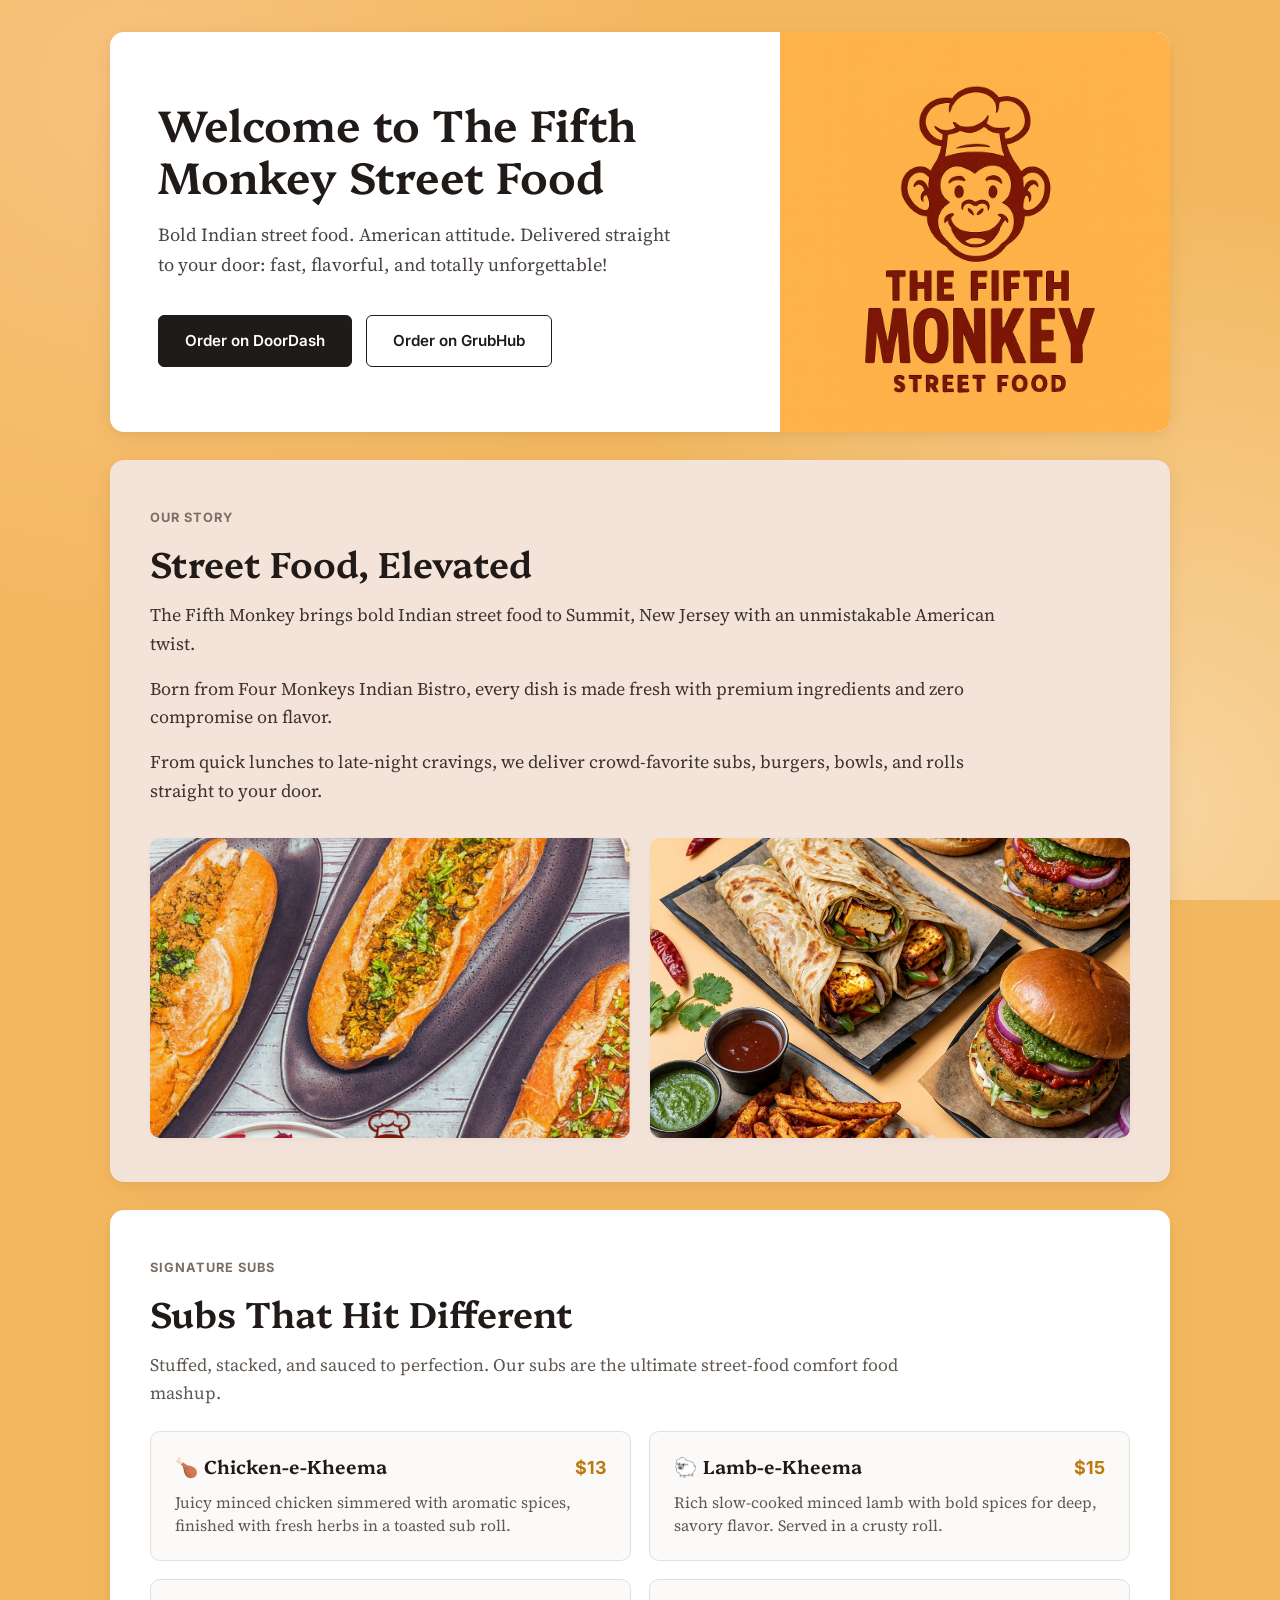
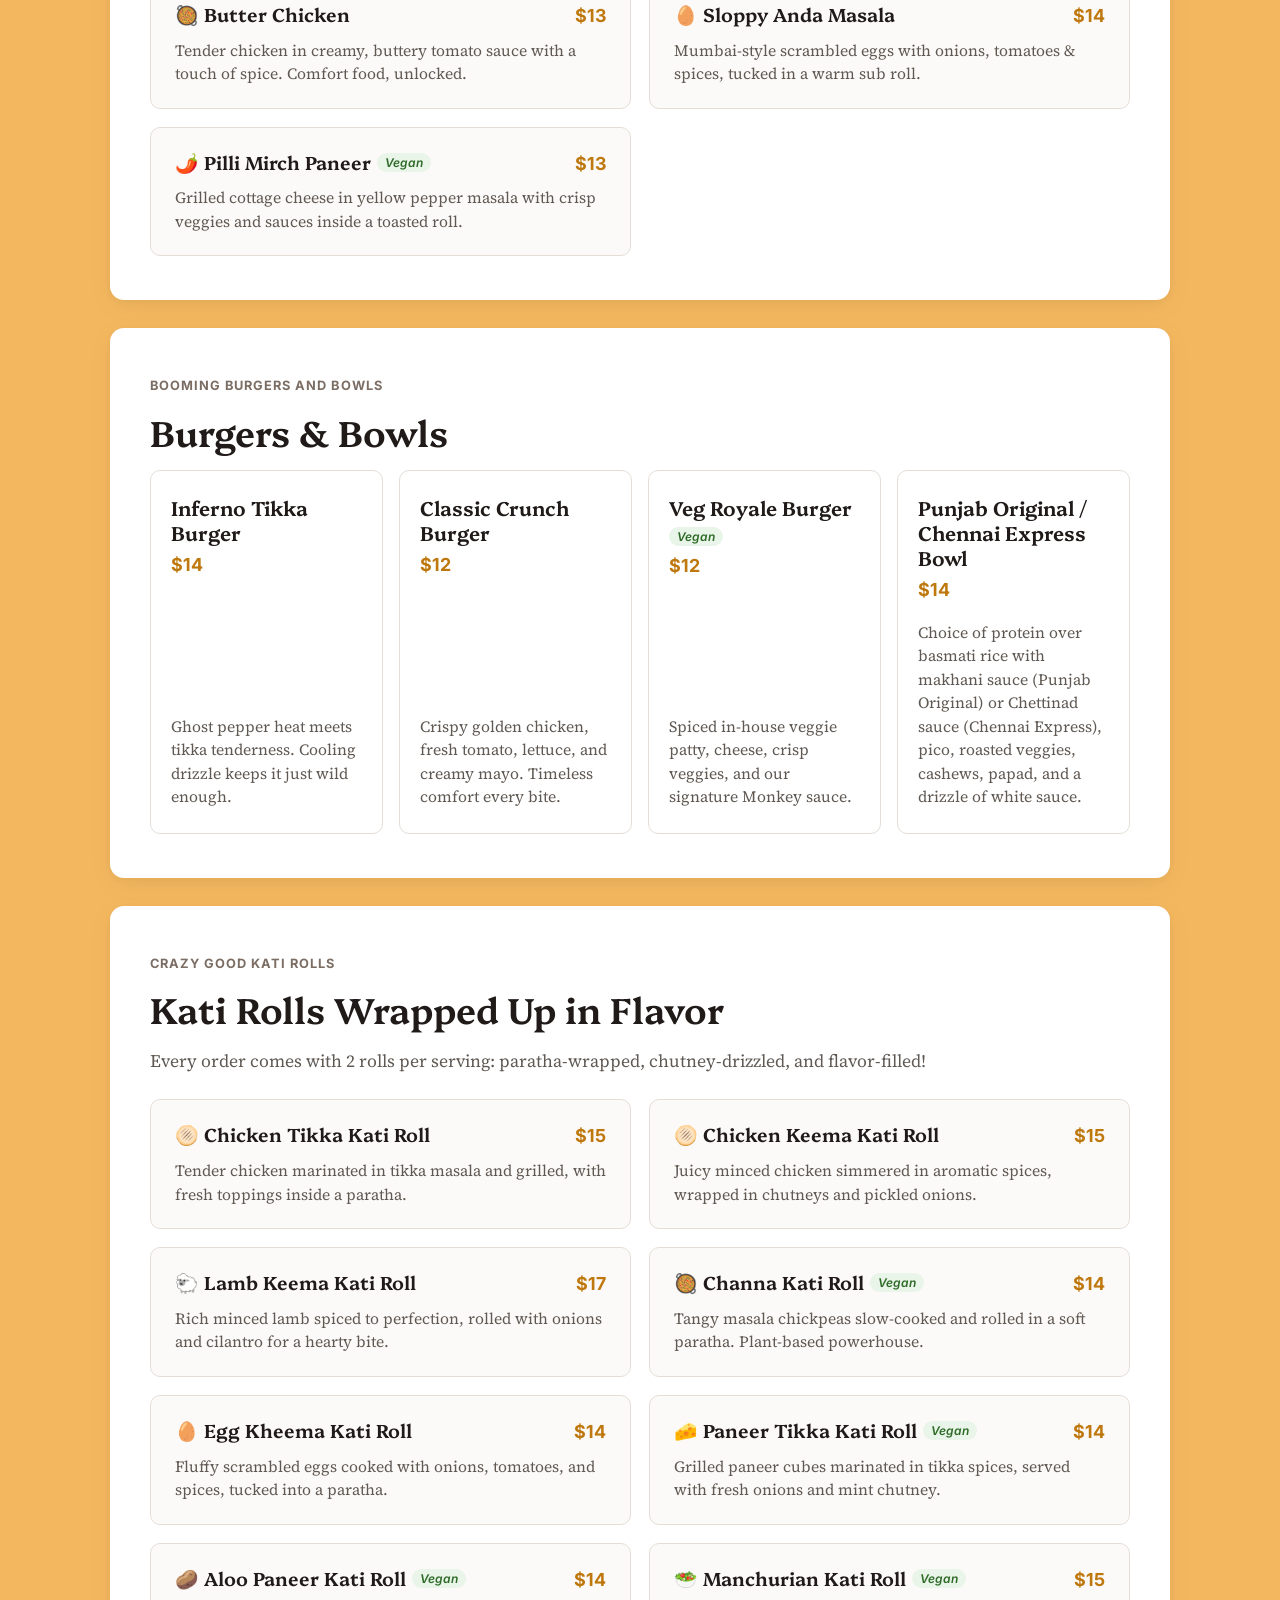
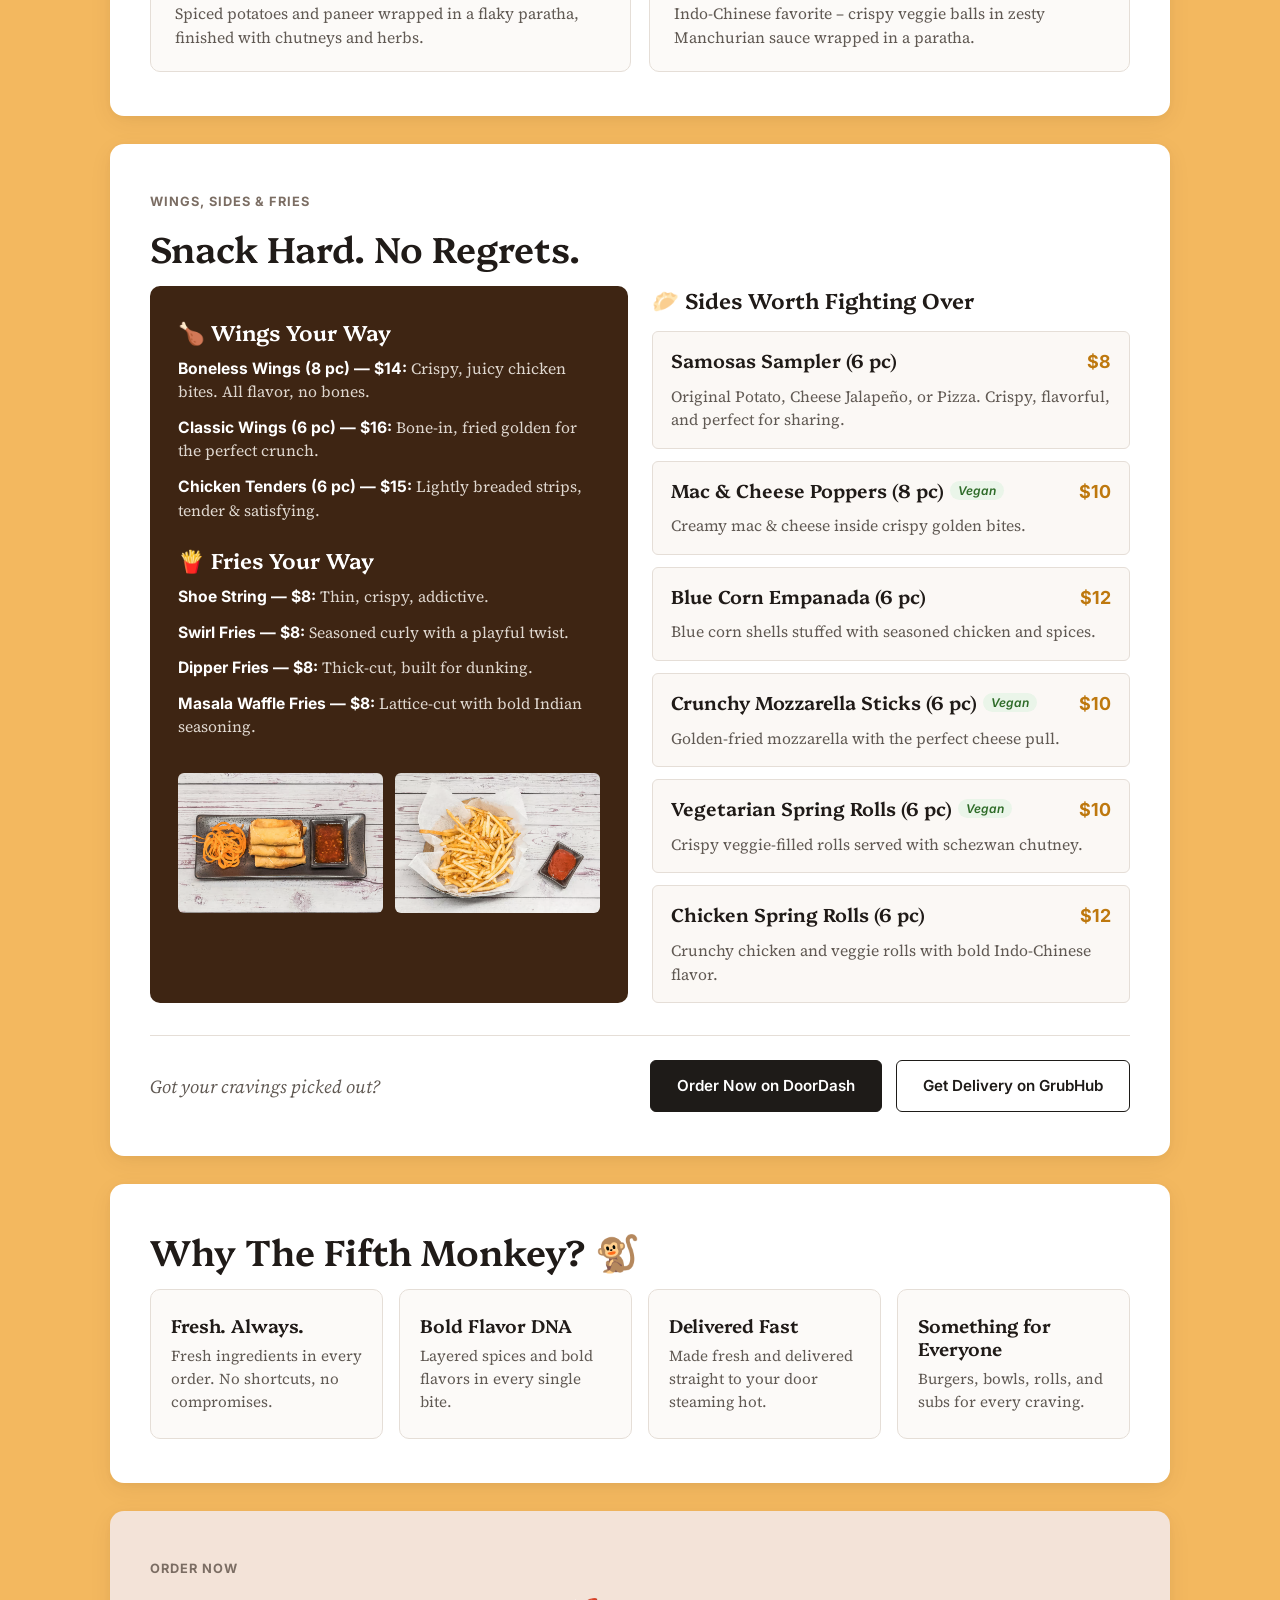
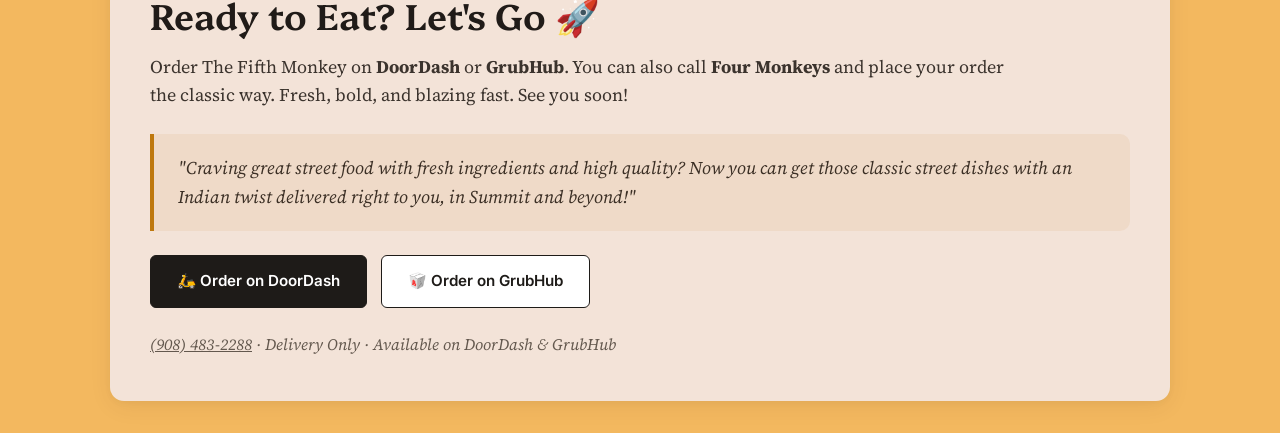
==== commit 181810a9: "Complete overhaul" ====
--- a/index.html
+++ b/index.html
@@ -1,11309 +1,1033 @@
 <!DOCTYPE html>
-<!-- saved from url=(0040)https://fifth-monkey-rzvv41l.gamma.site/ -->
-<html style="--100vh: 100vh; color-scheme: light;" data-theme="light">
-
-<head><!-- Google tag (gtag.js) -->
-  <script async src="https://www.googletagmanager.com/gtag/js?id=AW-17558335822">
-  </script>
+<html lang="en">
+
+<head>
+  <!-- Google tag (gtag.js) -->
+  <script async src="https://www.googletagmanager.com/gtag/js?id=AW-17558335822"></script>
   <script>
     window.dataLayer = window.dataLayer || [];
     function gtag() { dataLayer.push(arguments); }
     gtag('js', new Date());
-
     gtag('config', 'AW-17558335822');
   </script>
-  <meta http-equiv="Content-Type" content="text/html; charset=UTF-8">
-  <meta name="viewport" content="width=device-width" data-next-head="">
-  <title data-next-head="">Welcome to The Fifth Monkey Street Food</title>
-  <meta name="robots" content="noindex, nofollow" data-next-head="">
-  <meta content="Bold Indian street food. American attitude. Delivered straight to your door: fast, flavorful, and totally unforgettable!
-
-Order on DoorDash
-
-Order on GrubHub" name="description" data-next-head="">
-  <meta content="Welcome to The Fifth Monkey Street Food" property="og:title" data-next-head="">
-  <meta content="Bold Indian street food. American attitude. Delivered straight to your door: fast, flavorful, and totally unforgettable!
-
-Order on DoorDash
-
-Order on GrubHub" property="og:description" data-next-head="">
-  <meta
-    content="https://assets.api.gamma.app/n7jafqgb8bz3jwv/screenshots/bt9ljeg0ehk9bkn/rlcma09fsnmf0bs/slide/maqJ1U6-lurLDAKXU9Lj1i0ziYc"
-    property="og:image" data-next-head="">
-  <meta content="Welcome to The Fifth Monkey Street Food" property="twitter:title" data-next-head="">
-  <meta content="Bold Indian street food. American attitude. Delivered straight to your door: fast, flavorful, and totally unforgettable!
-
-Order on DoorDash
-
-Order on GrubHub" property="twitter:description" data-next-head="">
-  <meta
-    content="https://assets.api.gamma.app/n7jafqgb8bz3jwv/screenshots/bt9ljeg0ehk9bkn/rlcma09fsnmf0bs/slide/maqJ1U6-lurLDAKXU9Lj1i0ziYc"
-    property="twitter:image" data-next-head="">
-  <meta property="og:type" content="website" data-next-head="">
-  <meta content="summary_large_image" name="twitter:card" data-next-head="">
-  <link rel="preload" href="./Welcome to The Fifth Monkey Street Food_files/0e3wyoopgi0-6.css" as="style">
-  <link rel="preload" href="./Welcome to The Fifth Monkey Street Food_files/17o5-ow7ig5.6.css" as="style">
-  <link rel="preload" href="./Welcome to The Fifth Monkey Street Food_files/0bgu2b-xkhb-r.css" as="style">
-  <link href="./Welcome to The Fifth Monkey Street Food_files/css2" rel="stylesheet" data-next-head="">
-  <link rel="stylesheet" href="./Welcome to The Fifth Monkey Street Food_files/0e3wyoopgi0-6.css" data-n-g="">
-  <link rel="stylesheet" href="./Welcome to The Fifth Monkey Street Food_files/17o5-ow7ig5.6.css" data-n-p="">
-  <link rel="stylesheet" href="./Welcome to The Fifth Monkey Street Food_files/0bgu2b-xkhb-r.css" data-n-p=""><noscript
-    data-n-css=""></noscript>
-  <script defer="" nomodule="" src="./Welcome to The Fifth Monkey Street Food_files/03~yq9q893hmn.js"></script>
-  <script src="./Welcome to The Fifth Monkey Street Food_files/0ju1.de4t4svq.js" defer=""></script>
-  <script src="./Welcome to The Fifth Monkey Street Food_files/0pf1rvjsu4v-q.js" defer=""></script>
-  <script src="./Welcome to The Fifth Monkey Street Food_files/0z1ain.3pud20.js" defer=""></script>
-  <script src="./Welcome to The Fifth Monkey Street Food_files/0_vtiltyg8kky.js" defer=""></script>
-  <script src="./Welcome to The Fifth Monkey Street Food_files/177fg3~4pc0y2.js" defer=""></script>
-  <script src="./Welcome to The Fifth Monkey Street Food_files/00co~a6t5p8fg.js" defer=""></script>
-  <script src="./Welcome to The Fifth Monkey Street Food_files/0mn0t1uyer68a.js" defer=""></script>
-  <script src="./Welcome to The Fifth Monkey Street Food_files/0t-xe3z~e13bs.js" defer=""></script>
-  <script src="./Welcome to The Fifth Monkey Street Food_files/16gifp7h5yi8x.js" defer=""></script>
-  <script src="./Welcome to The Fifth Monkey Street Food_files/0gufrhbolaji~.js" defer=""></script>
-  <script src="./Welcome to The Fifth Monkey Street Food_files/04hur8320pb2j.js" defer=""></script>
-  <script src="./Welcome to The Fifth Monkey Street Food_files/0r_rx5orjfsnh.js" defer=""></script>
-  <script src="./Welcome to The Fifth Monkey Street Food_files/turbopack-0lb7yhbh2-lj2.js" defer=""></script>
-  <script src="./Welcome to The Fifth Monkey Street Food_files/0i7pcr4v3q_z6.js" defer=""></script>
-  <script src="./Welcome to The Fifth Monkey Street Food_files/0u138p5bz1rx6.js" defer=""></script>
-  <script src="./Welcome to The Fifth Monkey Street Food_files/0b0f11z.~vb7_.js" defer=""></script>
-  <script src="./Welcome to The Fifth Monkey Street Food_files/0w4hgddatzel..js" defer=""></script>
-  <script src="./Welcome to The Fifth Monkey Street Food_files/12j7euxa33yco.js" defer=""></script>
-  <script src="./Welcome to The Fifth Monkey Street Food_files/03l0vd182xy~7.js" defer=""></script>
-  <script src="./Welcome to The Fifth Monkey Street Food_files/0y951r-sz.6lv.js" defer=""></script>
-  <script src="./Welcome to The Fifth Monkey Street Food_files/11ed4o1dz~8vw.js" defer=""></script>
-  <script src="./Welcome to The Fifth Monkey Street Food_files/turbopack-0scjg7i0g5azt.js" defer=""></script>
-  <script src="./Welcome to The Fifth Monkey Street Food_files/_buildManifest.js" defer=""></script>
-  <script src="./Welcome to The Fifth Monkey Street Food_files/_ssgManifest.js" defer=""></script>
-  <script src="./Welcome to The Fifth Monkey Street Food_files/_clientMiddlewareManifest.js" defer=""></script>
-  <style
-    data-emotion="css-global tkmdjh animation-1sld7a4 animation-16z1uo4 animation-1sld7a4 animation-16z1uo4 animation-1sld7a4 animation-16z1uo4 animation-1sld7a4 animation-16z1uo4 animation-yjfgth animation-1sld7a4 animation-16z1uo4"
-    data-s="">
-    .card-content {
-      height: 100%;
-      outline-width: 0px;
-      line-height: calc(var(--line-height-body) * (var(--card-font-scale, 1) * var(--zoom-level, 1) + 1) / 2);
-      letter-spacing: var(--letter-spacing-body);
-      --block-margin: calc(1.125em * var(--card-font-scale, 1) * var(--zoom-level, 1));
-      --callout-block-margin: calc(0.9em * var(--card-font-scale, 1) * var(--zoom-level, 1));
-      --callout-first-child-margin: calc(1em * var(--card-font-scale, 1) * var(--zoom-level, 1));
-      --grid-border: 1px;
-      --grid-padding: 1.22em;
-    }
-
-    .card-content.is-focused .is-empty [data-placeholder]:not(.gml-paragraph__content)::after {
-      content: attr(data-placeholder);
-      position: absolute;
-      top: 0px;
-      opacity: 0.25;
-      pointer-events: none;
-      inset-inline-start: 0;
-      width: 100%;
-      color: var(--heading-color);
-      line-clamp: 1px;
-      text-overflow: ellipsis;
-      overflow: hidden;
-      box-orient: vertical;
-      word-break: break-all;
-      height: 100%;
-      white-space: nowrap;
-    }
-
-    .card-content.is-focused .is-empty .gml-paragraph__content[data-placeholder]::before {
-      content: attr(data-placeholder);
-      position: absolute;
-      top: 0px;
-      opacity: 0.25;
-      pointer-events: none;
-      inset-inline-start: 0;
-      width: 100%;
-      color: inherit;
-      line-clamp: 1px;
-      text-overflow: ellipsis;
-      overflow: hidden;
-      box-orient: vertical;
-      word-break: break-all;
-      height: 100%;
-      white-space: nowrap;
-    }
-
-    .card-content .block-card.expandable-node-selected .expandable-selected {
-      -webkit-animation: animation-16z1uo4 3000ms ease-in-out forwards;
-      animation: animation-16z1uo4 3000ms ease-in-out forwards;
-    }
-
-    .card-content .block-card.expandable-node-reset .expandable-selected {
-      -webkit-animation: animation-1sld7a4;
-      animation: animation-1sld7a4;
-    }
-
-    .card-content .block {
-      margin-top: var(--block-margin);
-      margin-bottom: var(--block-margin);
-      font-family: var(--body-font);
-      font-weight: var(--body-font-weight);
-      color: var(--body-color);
-    }
-
-    .card-content .gml-box__content .first-block {
-      margin-top: 0rem;
-    }
-
-    .card-content .gml-box__content .last-block {
-      margin-bottom: 0rem;
-    }
-
-    .card-content .gml-box__content .themed-heading {
-      width: 100%;
-    }
-
-    .card-content .gml-box__content .block,
-    .card-content .gml-box__content .block-paragraph,
-    .card-content .gml-box__content .gml-paragraph {
-      color: inherit;
-      font-family: inherit;
-    }
-
-    .card-content.is-nested {
-      display: grid;
-      -webkit-animation: animation-yjfgth 225ms ease-out forwards;
-      animation: animation-yjfgth 225ms ease-out forwards;
-    }
-
-    .card-content [data-node-view-content-inner="cardLayoutItem"]>.first-block,
-    .card-content [data-node-view-content-inner="card"]>.first-block {
-      margin-top: 0em;
-    }
-
-    .card-content [data-node-view-content-inner="cardLayoutItem"]>.last-block,
-    .card-content [data-node-view-content-inner="card"]>.last-block {
-      margin-bottom: 0em;
-    }
-
-    .card-content [data-node-view-content-inner="cardLayoutItem"]>.gml-label-group:first-child,
-    .card-content [data-node-view-content-inner="card"]>.gml-label-group:first-child {
-      margin-top: 0em;
-    }
-
-    .card-content [data-node-view-content-inner="cardLayoutItem"]>.gml-label-group:last-child,
-    .card-content [data-node-view-content-inner="card"]>.gml-label-group:last-child {
-      margin-bottom: 0em;
-    }
-
-    .card-content a.link {
-      color: var(--text-color, var(--link-color));
-      cursor: pointer;
-      font-weight: var(--chakra-fontWeights-bold);
-      -webkit-text-decoration: underline;
-      text-decoration: underline;
-    }
-
-    .card-content a.link[href=""] {
-      text-decoration-style: dashed;
-    }
-
-    .card-content a.link:hover {
-      color: var(--text-color, var(--link-color-hover));
-    }
-
-    .card-content a.link:active {
-      color: var(--text-color, var(--link-color-hover));
-    }
-
-    .card-content .block-toggle.expandable-node-selected .toggle {
-      -webkit-animation: animation-16z1uo4 3000ms ease-in-out forwards;
-      animation: animation-16z1uo4 3000ms ease-in-out forwards;
-    }
-
-    .card-content .block-toggle.expandable-node-reset .toggle {
-      -webkit-animation: animation-1sld7a4;
-      animation: animation-1sld7a4;
-    }
-
-    .card-content .block-toggle [data-open="false"] [data-node-view-content-inner="toggle"]>:not(:first-child) {
-      display: none;
-    }
-
-    .card-content mark.highlight {
-      color: var(--chakra-colors-black);
-      --link-color: black;
-      background-color: var(--highlight-color);
-      border-radius: 0.125em;
-      -webkit-padding-start: .05em;
-      padding-inline-start: .05em;
-      -webkit-padding-end: .05em;
-      padding-inline-end: .05em;
-      -webkit-margin-start: -.05em;
-      margin-inline-start: -.05em;
-      -webkit-margin-end: -.05em;
-      margin-inline-end: -.05em;
-      -webkit-box-decoration-break: clone;
-      box-decoration-break: clone;
-    }
-
-    .card-content span.textColor {
-      color: var(--text-color, var(--body-color));
-    }
-
-    .card-content .block-numbered li::before {
-      color: var(--list-marker-text-color, var(--body-color));
-    }
-
-    .card-content .block-bullet li::marker {
-      color: var(--list-marker-text-color, var(--body-color));
-    }
-
-    .card-content .block-bullet,
-    .card-content .block-numbered,
-    .card-content .block-todo {
-      margin: 0px;
-      margin-bottom: calc(0.35em * var(--card-font-scale, 1) * var(--zoom-level, 1));
-      text-align: start;
-    }
-
-    .card-content .block-bullet.first-block,
-    .card-content .block-numbered.first-block,
-    .card-content .block-todo.first-block {
-      margin-top: calc(0.9em * var(--card-font-scale, 1) * var(--zoom-level, 1));
-    }
-
-    .card-content ol.block-numbered {
-      list-style: none;
-    }
-
-    .card-content .block-todo {
-      list-style: none;
-    }
-
-    .card-content .block-todo label.chakra-checkbox {
-      pointer-events: none;
-    }
-
-    .card-content .block-todo label.chakra-checkbox .chakra-checkbox__control {
-      pointer-events: auto;
-      width: 1em;
-      height: 1em;
-      top: calc(0.5lh - 0.5em);
-      position: relative;
-      border-radius: var(--box-border-radius);
-      border-color: var(--link-color);
-      border-width: 0.125em;
-    }
-
-    .card-content .block-todo label.chakra-checkbox .chakra-checkbox__control[data-checked] {
-      background-color: var(--link-color);
-      color: var(--body-color-inverted);
-    }
-
-    .card-content .block-todo label.chakra-checkbox .chakra-checkbox__control svg {
-      font-size: 0.5em;
-    }
-
-    .card-content .block-bullet li,
-    .card-content .block-todo li {
-      position: relative;
-    }
-
-    .card-content ol.block-numbered[indent="0"] li[data-node-view-content] {
-      -webkit-margin-start: calc(1 * 1.6em);
-      margin-inline-start: calc(1 * 1.6em);
-      position: relative;
-    }
-
-    .card-content ol.block-numbered[indent="0"] li[data-node-view-content]::before {
-      position: absolute;
-      inset-inline-start: -1.6em;
-      content: attr(data-list-counter) ".";
-    }
-
-    .card-content ol.block-numbered[indent="1"] li[data-node-view-content] {
-      -webkit-margin-start: calc(2 * 1.6em);
-      margin-inline-start: calc(2 * 1.6em);
-      position: relative;
-    }
-
-    .card-content ol.block-numbered[indent="1"] li[data-node-view-content]::before {
-      position: absolute;
-      inset-inline-start: -1.6em;
-      content: attr(data-list-counter) ".";
-    }
-
-    .card-content ol.block-numbered[indent="2"] li[data-node-view-content] {
-      -webkit-margin-start: calc(3 * 1.6em);
-      margin-inline-start: calc(3 * 1.6em);
-      position: relative;
-    }
-
-    .card-content ol.block-numbered[indent="2"] li[data-node-view-content]::before {
-      position: absolute;
-      inset-inline-start: -1.6em;
-      content: attr(data-list-counter) ".";
-    }
-
-    .card-content ol.block-numbered[indent="3"] li[data-node-view-content] {
-      -webkit-margin-start: calc(4 * 1.6em);
-      margin-inline-start: calc(4 * 1.6em);
-      position: relative;
-    }
-
-    .card-content ol.block-numbered[indent="3"] li[data-node-view-content]::before {
-      position: absolute;
-      inset-inline-start: -1.6em;
-      content: attr(data-list-counter) ".";
-    }
-
-    .card-content ol.block-numbered[indent="4"] li[data-node-view-content] {
-      -webkit-margin-start: calc(5 * 1.6em);
-      margin-inline-start: calc(5 * 1.6em);
-      position: relative;
-    }
-
-    .card-content ol.block-numbered[indent="4"] li[data-node-view-content]::before {
-      position: absolute;
-      inset-inline-start: -1.6em;
-      content: attr(data-list-counter) ".";
-    }
-
-    .card-content ol.block-numbered[indent="5"] li[data-node-view-content] {
-      -webkit-margin-start: calc(6 * 1.6em);
-      margin-inline-start: calc(6 * 1.6em);
-      position: relative;
-    }
-
-    .card-content ol.block-numbered[indent="5"] li[data-node-view-content]::before {
-      position: absolute;
-      inset-inline-start: -1.6em;
-      content: attr(data-list-counter) ".";
-    }
-
-    .card-content ol.block-numbered[indent="6"] li[data-node-view-content] {
-      -webkit-margin-start: calc(7 * 1.6em);
-      margin-inline-start: calc(7 * 1.6em);
-      position: relative;
-    }
-
-    .card-content ol.block-numbered[indent="6"] li[data-node-view-content]::before {
-      position: absolute;
-      inset-inline-start: -1.6em;
-      content: attr(data-list-counter) ".";
-    }
-
-    .card-content ol.block-numbered[indent="7"] li[data-node-view-content] {
-      -webkit-margin-start: calc(8 * 1.6em);
-      margin-inline-start: calc(8 * 1.6em);
-      position: relative;
-    }
-
-    .card-content ol.block-numbered[indent="7"] li[data-node-view-content]::before {
-      position: absolute;
-      inset-inline-start: -1.6em;
-      content: attr(data-list-counter) ".";
-    }
-
-    .card-content ol.block-numbered[indent="8"] li[data-node-view-content] {
-      -webkit-margin-start: calc(9 * 1.6em);
-      margin-inline-start: calc(9 * 1.6em);
-      position: relative;
-    }
-
-    .card-content ol.block-numbered[indent="8"] li[data-node-view-content]::before {
-      position: absolute;
-      inset-inline-start: -1.6em;
-      content: attr(data-list-counter) ".";
-    }
-
-    .card-content ul.block-bullet[indent="0"] li[data-node-view-content] {
-      list-style: disc;
-      -webkit-padding-start: 0.4em;
-      padding-inline-start: 0.4em;
-      -webkit-margin-start: calc(1 * 1.6em - 0.4em);
-      margin-inline-start: calc(1 * 1.6em - 0.4em);
-    }
-
-    .card-content ul.block-bullet[indent="0"] li[data-node-view-content]::after {
-      -webkit-padding-start: 0.4em;
-      padding-inline-start: 0.4em;
-    }
-
-    .card-content ul.block-todo[indent="0"] li.todo {
-      -webkit-margin-start: calc(1 * 1.6em);
-      margin-inline-start: calc(1 * 1.6em);
-      list-style: none;
-    }
-
-    .card-content ul.block-todo[indent="0"] .chakra-checkbox__control {
-      inset-inline-start: -1.6em;
-    }
-
-    .card-content ul.block-bullet[indent="1"] li[data-node-view-content] {
-      list-style: circle;
-      -webkit-padding-start: 0.4em;
-      padding-inline-start: 0.4em;
-      -webkit-margin-start: calc(2 * 1.6em - 0.4em);
-      margin-inline-start: calc(2 * 1.6em - 0.4em);
-    }
-
-    .card-content ul.block-bullet[indent="1"] li[data-node-view-content]::after {
-      -webkit-padding-start: 0.4em;
-      padding-inline-start: 0.4em;
-    }
-
-    .card-content ul.block-todo[indent="1"] li.todo {
-      -webkit-margin-start: calc(2 * 1.6em);
-      margin-inline-start: calc(2 * 1.6em);
-      list-style: none;
-    }
-
-    .card-content ul.block-todo[indent="1"] .chakra-checkbox__control {
-      inset-inline-start: -1.6em;
-    }
-
-    .card-content ul.block-bullet[indent="2"] li[data-node-view-content] {
-      list-style: square;
-      -webkit-padding-start: 0.4em;
-      padding-inline-start: 0.4em;
-      -webkit-margin-start: calc(3 * 1.6em - 0.4em);
-      margin-inline-start: calc(3 * 1.6em - 0.4em);
-    }
-
-    .card-content ul.block-bullet[indent="2"] li[data-node-view-content]::after {
-      -webkit-padding-start: 0.4em;
-      padding-inline-start: 0.4em;
-    }
-
-    .card-content ul.block-todo[indent="2"] li.todo {
-      -webkit-margin-start: calc(3 * 1.6em);
-      margin-inline-start: calc(3 * 1.6em);
-      list-style: none;
-    }
-
-    .card-content ul.block-todo[indent="2"] .chakra-checkbox__control {
-      inset-inline-start: -1.6em;
-    }
-
-    .card-content ul.block-bullet[indent="3"] li[data-node-view-content] {
-      list-style: disc;
-      -webkit-padding-start: 0.4em;
-      padding-inline-start: 0.4em;
-      -webkit-margin-start: calc(4 * 1.6em - 0.4em);
-      margin-inline-start: calc(4 * 1.6em - 0.4em);
-    }
-
-    .card-content ul.block-bullet[indent="3"] li[data-node-view-content]::after {
-      -webkit-padding-start: 0.4em;
-      padding-inline-start: 0.4em;
-    }
-
-    .card-content ul.block-todo[indent="3"] li.todo {
-      -webkit-margin-start: calc(4 * 1.6em);
-      margin-inline-start: calc(4 * 1.6em);
-      list-style: none;
-    }
-
-    .card-content ul.block-todo[indent="3"] .chakra-checkbox__control {
-      inset-inline-start: -1.6em;
-    }
-
-    .card-content ul.block-bullet[indent="4"] li[data-node-view-content] {
-      list-style: circle;
-      -webkit-padding-start: 0.4em;
-      padding-inline-start: 0.4em;
-      -webkit-margin-start: calc(5 * 1.6em - 0.4em);
-      margin-inline-start: calc(5 * 1.6em - 0.4em);
-    }
-
-    .card-content ul.block-bullet[indent="4"] li[data-node-view-content]::after {
-      -webkit-padding-start: 0.4em;
-      padding-inline-start: 0.4em;
-    }
-
-    .card-content ul.block-todo[indent="4"] li.todo {
-      -webkit-margin-start: calc(5 * 1.6em);
-      margin-inline-start: calc(5 * 1.6em);
-      list-style: none;
-    }
-
-    .card-content ul.block-todo[indent="4"] .chakra-checkbox__control {
-      inset-inline-start: -1.6em;
-    }
-
-    .card-content ul.block-bullet[indent="5"] li[data-node-view-content] {
-      list-style: square;
-      -webkit-padding-start: 0.4em;
-      padding-inline-start: 0.4em;
-      -webkit-margin-start: calc(6 * 1.6em - 0.4em);
-      margin-inline-start: calc(6 * 1.6em - 0.4em);
-    }
-
-    .card-content ul.block-bullet[indent="5"] li[data-node-view-content]::after {
-      -webkit-padding-start: 0.4em;
-      padding-inline-start: 0.4em;
-    }
-
-    .card-content ul.block-todo[indent="5"] li.todo {
-      -webkit-margin-start: calc(6 * 1.6em);
-      margin-inline-start: calc(6 * 1.6em);
-      list-style: none;
-    }
-
-    .card-content ul.block-todo[indent="5"] .chakra-checkbox__control {
-      inset-inline-start: -1.6em;
-    }
-
-    .card-content ul.block-bullet[indent="6"] li[data-node-view-content] {
-      list-style: disc;
-      -webkit-padding-start: 0.4em;
-      padding-inline-start: 0.4em;
-      -webkit-margin-start: calc(7 * 1.6em - 0.4em);
-      margin-inline-start: calc(7 * 1.6em - 0.4em);
-    }
-
-    .card-content ul.block-bullet[indent="6"] li[data-node-view-content]::after {
-      -webkit-padding-start: 0.4em;
-      padding-inline-start: 0.4em;
-    }
-
-    .card-content ul.block-todo[indent="6"] li.todo {
-      -webkit-margin-start: calc(7 * 1.6em);
-      margin-inline-start: calc(7 * 1.6em);
-      list-style: none;
-    }
-
-    .card-content ul.block-todo[indent="6"] .chakra-checkbox__control {
-      inset-inline-start: -1.6em;
-    }
-
-    .card-content ul.block-bullet[indent="7"] li[data-node-view-content] {
-      list-style: circle;
-      -webkit-padding-start: 0.4em;
-      padding-inline-start: 0.4em;
-      -webkit-margin-start: calc(8 * 1.6em - 0.4em);
-      margin-inline-start: calc(8 * 1.6em - 0.4em);
-    }
-
-    .card-content ul.block-bullet[indent="7"] li[data-node-view-content]::after {
-      -webkit-padding-start: 0.4em;
-      padding-inline-start: 0.4em;
-    }
-
-    .card-content ul.block-todo[indent="7"] li.todo {
-      -webkit-margin-start: calc(8 * 1.6em);
-      margin-inline-start: calc(8 * 1.6em);
-      list-style: none;
-    }
-
-    .card-content ul.block-todo[indent="7"] .chakra-checkbox__control {
-      inset-inline-start: -1.6em;
-    }
-
-    .card-content ul.block-bullet[indent="8"] li[data-node-view-content] {
-      list-style: square;
-      -webkit-padding-start: 0.4em;
-      padding-inline-start: 0.4em;
-      -webkit-margin-start: calc(9 * 1.6em - 0.4em);
-      margin-inline-start: calc(9 * 1.6em - 0.4em);
-    }
-
-    .card-content ul.block-bullet[indent="8"] li[data-node-view-content]::after {
-      -webkit-padding-start: 0.4em;
-      padding-inline-start: 0.4em;
-    }
-
-    .card-content ul.block-todo[indent="8"] li.todo {
-      -webkit-margin-start: calc(9 * 1.6em);
-      margin-inline-start: calc(9 * 1.6em);
-      list-style: none;
-    }
-
-    .card-content ul.block-todo[indent="8"] .chakra-checkbox__control {
-      inset-inline-start: -1.6em;
-    }
-
-    .card-content .block-math_display {
-      font-size: 1.125em;
-    }
-
-    .card-content div[data-node-type="math_display"] {
-      font-size: 1em;
-    }
-
-    .card-content div[data-node-type="math_display"] .katex {
-      white-space: normal;
-    }
-
-    .card-content span[data-node-type="math_inline"].ProseMirror-selectednode {
-      margin-top: -0.25em;
-      margin-bottom: -0.25em;
-    }
-
-    .card-content div[data-node-type="math_display"].ProseMirror-selectednode,
-    .card-content span[data-node-type="math_inline"].ProseMirror-selectednode {
-      box-shadow: var(--chakra-shadows-outline);
-      border-radius: var(--box-border-radius);
-      background-color: var(--chakra-colors-gray-50);
-      padding: .25em;
-      -webkit-margin-start: 3px;
-      margin-inline-start: 3px;
-      -webkit-margin-end: 3px;
-      margin-inline-end: 3px;
-    }
-
-    .card-content div[data-node-type="math_display"].ProseMirror-selectednode .math-src,
-    .card-content span[data-node-type="math_inline"].ProseMirror-selectednode .math-src {
-      color: var(--chakra-colors-gray-600);
-    }
-
-    .card-content .block-codeBlock pre {
-      font-family: var(--chakra-fonts-mono);
-      font-size: 0.85em;
-      color: var(--body-color);
-      background: var(--neutral-background-color);
-      border-radius: var(--box-border-radius);
-      overflow: hidden;
-    }
-
-    @media screen and (min-width: 30em) {
-      .card-content .block-codeBlock pre {
-        font-size: 1em;
-      }
-    }
-
-    @media print {
-      .card-content .block-codeBlock pre {
-        font-size: 1em;
-      }
-    }
-
-    .card-content .block-codeBlock pre code {
-      display: block;
-      padding: 1em 1.25em;
-    }
-
-    .card-content code {
-      background-color: var(--neutral-background-color);
-      color: var(--body-color);
-      border-radius: 0.125em;
-      -webkit-padding-start: .05em;
-      padding-inline-start: .05em;
-      -webkit-padding-end: .05em;
-      padding-inline-end: .05em;
-      -webkit-margin-start: -.05em;
-      margin-inline-start: -.05em;
-      -webkit-margin-end: -.05em;
-      margin-inline-end: -.05em;
-      -webkit-box-decoration-break: clone;
-      box-decoration-break: clone;
-    }
-
-    .card-content .block-embed.expandable-node-selected .embed-preview,
-    .card-content .block-video.expandable-node-selected .embed-preview,
-    .card-content .block-embed.expandable-node-selected .embed-viewer,
-    .card-content .block-video.expandable-node-selected .embed-viewer,
-    .card-content .block-embed.expandable-node-selected .video-player,
-    .card-content .block-video.expandable-node-selected .video-player {
-      -webkit-animation: animation-16z1uo4 3000ms ease-in-out forwards;
-      animation: animation-16z1uo4 3000ms ease-in-out forwards;
-    }
-
-    .card-content .block-embed.expandable-node-reset .embed-preview,
-    .card-content .block-video.expandable-node-reset .embed-preview,
-    .card-content .block-embed.expandable-node-reset .embed-viewer,
-    .card-content .block-video.expandable-node-reset .embed-viewer,
-    .card-content .block-embed.expandable-node-reset .video-player,
-    .card-content .block-video.expandable-node-reset .video-player {
-      -webkit-animation: animation-1sld7a4;
-      animation: animation-1sld7a4;
-    }
-
-    .card-content .block-image.expandable-node-selected [data-selection-ring] {
-      -webkit-animation: animation-16z1uo4 3000ms ease-in-out forwards;
-      animation: animation-16z1uo4 3000ms ease-in-out forwards;
-    }
-
-    .card-content .block-image.expandable-node-reset [data-selection-ring] {
-      -webkit-animation: animation-1sld7a4;
-      animation: animation-1sld7a4;
-    }
-
-    .card-content [data-fill-image] {
-      margin: 0px;
-    }
-
-    .card-content [data-fill-image] [data-image-node-element] {
-      border-radius: 0px;
-    }
-
-    .card-content .block-contributors .contributors-list {
-      font-size: 1.25em;
-      font-weight: var(--chakra-fontWeights-bold);
-    }
-
-    .card-content .mention {
-      background-color: var(--accent-color-background-muted);
-      color: var(--body-color);
-    }
-
-    .card-content .block-gallery {
-      -webkit-margin-start: calc(-1 * var(--grid-padding));
-      margin-inline-start: calc(-1 * var(--grid-padding));
-      -webkit-margin-end: calc(-1 * var(--grid-padding));
-      margin-inline-end: calc(-1 * var(--grid-padding));
-      margin-top: calc(-0.25 * var(--grid-padding));
-      margin-bottom: calc(-0.25 * var(--grid-padding));
-    }
-
-    .card-content .block-gallery.gallery-layout-flex .add-image {
-      margin-bottom: calc(0.75 * var(--grid-padding));
-    }
-
-    .card-content .block-gallery .gallery {
-      -webkit-padding-start: var(--grid-padding);
-      padding-inline-start: var(--grid-padding);
-      -webkit-padding-end: var(--grid-padding);
-      padding-inline-end: var(--grid-padding);
-      padding-top: calc(0.75 * var(--grid-padding));
-      padding-bottom: calc(0.75 * var(--grid-padding));
-      border: 1px solid;
-      border-color: var(--chakra-colors-transparent);
-      border-radius: var(--box-border-radius);
-    }
-
-    .card-content .block-gallery .gallery.is-dragging-over {
-      border: 1px dashed var(--chakra-colors-trueblue-300) !important;
-      background-color: var(--chakra-colors-trueblue-50) !important;
-    }
-
-    .card-content .block-gallery .gallery.is-dragging-over .gallery-placeholder {
-      pointer-events: none;
-    }
-
-    .card-content .block-gallery.is-focused .gallery,
-    .card-content .block-gallery.is-empty .gallery {
-      background-color: var(--chakra-colors-gray-200);
-    }
-
-    .card-content .block-gallery.is-focused .add-image,
-    .card-content .block-gallery:hover .add-image,
-    .card-content .block-gallery[data-drag-handle-hovering] .add-image {
-      opacity: 1;
-    }
-
-    .card-content .block-gallery.expandable-node-selected .gallery {
-      -webkit-animation: animation-16z1uo4 3000ms ease-in-out forwards;
-      animation: animation-16z1uo4 3000ms ease-in-out forwards;
-    }
-
-    .card-content .block-gallery.expandable-node-reset .gallery {
-      -webkit-animation: animation-1sld7a4;
-      animation: animation-1sld7a4;
-    }
-
-    .card-content .slash-menu-prompt {
-      container-type: inline-size;
-    }
-
-    .card-content .slash-menu-placeholder-long {
-      display: inline;
-    }
-
-    .card-content .slash-menu-placeholder-short {
-      display: none;
-    }
-
-    .card-content .slash-menu-button-text {
-      display: inline;
-    }
-
-    @container (max-width: 450px) {
-      .card-content .slash-menu-prompt .slash-menu-button-text {
-        display: none;
-      }
-
-      .card-content .slash-menu-prompt .slash-menu-placeholder-long {
-        display: none;
-      }
-
-      .card-content .slash-menu-prompt .slash-menu-placeholder-short {
-        display: inline;
-      }
-    }
-
-    .card-content .block-smartLayout [data-node-view-content-outer="smartLayout"] {
-      display: contents;
-    }
-
-    .card-content .block-smartLayout [data-node-view-content-inner="smartLayout"] {
-      display: contents;
-    }
-
-    .card-content .block-smartLayout [data-selection-ring] {
-      outline-style: none;
-      outline-width: 1px;
-      outline-color: var(--grid-outline-color);
-    }
-
-    .card-content .block-smartLayout [data-selection-ring="padded"] {
-      outline-offset: 0.25em;
-    }
-
-    .card-content .block-smartLayout [data-selection-ring="padded"] .add-button {
-      margin: -0.25em;
-    }
-
-    .card-content .block-smartLayout:not(.is-focused) [data-content-empty=true]>[data-node-view-content] {
-      height: 0px;
-    }
-
-    .card-content .block-smartLayout:not(.is-focused) [data-content-empty=true]>[data-node-view-content] [data-placeholder]::after {
-      display: none;
-    }
-
-    .card-content .block-smartLayout.is-focused [data-content-empty=true] [placeholder]::before {
-      content: attr(data-placeholder);
-      position: absolute;
-      top: 0px;
-      opacity: 0.25;
-      pointer-events: none;
-      inset-inline-start: 0;
-      width: 100%;
-      color: var(--heading-color);
-      line-clamp: 1px;
-      text-overflow: ellipsis;
-      overflow: hidden;
-      box-orient: vertical;
-      word-break: break-all;
-      height: 100%;
-      white-space: nowrap;
-    }
-
-    .card-content .block-smartLayout.is-focused .is-editable [data-selection-ring],
-    .card-content .block-smartLayout:hover .is-editable [data-selection-ring],
-    .card-content .block-smartLayout[data-drag-handle-hovering] .is-editable [data-selection-ring] {
-      outline-style: solid;
-    }
-
-    .card-content .block-smartLayout.is-focused .is-editable .add-button,
-    .card-content .block-smartLayout:hover .is-editable .add-button,
-    .card-content .block-smartLayout[data-drag-handle-hovering] .is-editable .add-button {
-      opacity: 1;
-    }
-
-    .card-content .node-smartLayoutCell {
-      display: contents;
-      --heading-placeholder: "Item";
-    }
-
-    .card-content .node-smartLayoutCell>[data-node-view-wrapper] {
-      display: contents;
-    }
-
-    .card-content .node-smartLayoutCell [data-node-view-content-inner="smartLayoutCell"]>.first-block {
-      margin-top: 0px;
-    }
-
-    @media screen and (min-width: 30em) {
-      .card-content .node-smartLayoutCell [data-node-view-content-inner="smartLayoutCell"]>.first-block {
-        margin-top: 0px;
-      }
-    }
-
-    .card-content .node-smartLayoutCell [data-node-view-content-inner="smartLayoutCell"]>.last-block {
-      margin-bottom: 0px;
-    }
-
-    @media screen and (min-width: 30em) {
-      .card-content .node-smartLayoutCell [data-node-view-content-inner="smartLayoutCell"]>.last-block {
-        margin-bottom: 0px;
-      }
-    }
-
-    .card-content .node-smartLayoutCell .slash-menu-prompt {
-      display: none;
-    }
-
-    .card-content .node-smartLayoutCell .block-heading,
-    .card-content .node-smartLayoutCell .block-title {
-      margin-top: calc(0.6em * var(--card-font-scale, 1) * var(--zoom-level, 1));
-      margin-bottom: calc(0.6em * var(--card-font-scale, 1) * var(--zoom-level, 1));
-    }
-
-    .card-content .node-smartLayoutCell .block-paragraph {
-      margin-top: calc(0.6em * var(--card-font-scale, 1) * var(--zoom-level, 1));
-      margin-bottom: calc(0.6em * var(--card-font-scale, 1) * var(--zoom-level, 1));
-    }
-
-    .card-content .node-smartLayoutCell .block-paragraph:is(.block-bullet, .block-numbered, .block-todo) {
-      margin-top: calc(0.3em * var(--card-font-scale, 1) * var(--zoom-level, 1));
-      margin-bottom: calc(0.3em * var(--card-font-scale, 1) * var(--zoom-level, 1));
-    }
-
-    .card-content .smart-layout-cell-not-emphasized>[data-content-reference],
-    .card-content .smart-layout-cell-not-emphasized [data-smart-layout-emphasis] {
-      opacity: 0.5;
-    }
-
-    .card-content .block-grid {
-      -webkit-margin-start: calc(-1 * var(--grid-padding));
-      margin-inline-start: calc(-1 * var(--grid-padding));
-      -webkit-margin-end: calc(-1 * var(--grid-padding));
-      margin-inline-end: calc(-1 * var(--grid-padding));
-    }
-
-    .card-content .block-grid [data-node-view-content-outer="grid"] {
-      display: contents;
-    }
-
-    .card-content .block-grid [data-node-view-content-inner="grid"] {
-      display: contents;
-    }
-
-    .card-content .block-grid [data-selection-ring] {
-      outline-style: none;
-      outline-width: 1px;
-      outline-color: var(--grid-outline-color);
-    }
-
-    .card-content .block-grid [data-selection-ring="extra-padded"] {
-      outline-offset: 0em;
-    }
-
-    .card-content .block-grid:not(.is-focused) [data-content-empty=true]>[data-node-view-content] {
-      height: 0px;
-    }
-
-    .card-content .block-grid:not(.is-focused) [data-content-empty=true]>[data-node-view-content] [data-placeholder]::after {
-      display: none;
-    }
-
-    .card-content .block-grid.is-focused [data-content-empty=true] [placeholder]::before {
-      content: attr(data-placeholder);
-      position: absolute;
-      top: 0px;
-      opacity: 0.25;
-      pointer-events: none;
-      inset-inline-start: 0;
-      width: 100%;
-      color: var(--heading-color);
-      line-clamp: 1px;
-      text-overflow: ellipsis;
-      overflow: hidden;
-      box-orient: vertical;
-      word-break: break-all;
-      height: 100%;
-      white-space: nowrap;
-    }
-
-    .card-content .block-grid.is-focused .is-editable [data-selection-ring],
-    .card-content .block-grid:hover .is-editable [data-selection-ring],
-    .card-content .block-grid[data-drag-handle-hovering] .is-editable [data-selection-ring] {
-      outline-style: solid;
-    }
-
-    .card-content .block-grid .grid-nested-full-bleed {
-      height: 100%;
-    }
-
-    .card-content .block-grid .grid-nested {
-      margin-inline: calc(var(--grid-padding) / 2);
-    }
-
-    .card-content .block-grid .grid-item-vertical {
-      -webkit-padding-start: calc(var(--grid-padding) / 2);
-      padding-inline-start: calc(var(--grid-padding) / 2);
-      -webkit-padding-end: calc(var(--grid-padding) / 2);
-      padding-inline-end: calc(var(--grid-padding) / 2);
-      padding-top: calc(var(--grid-padding) / 2);
-      padding-bottom: calc(var(--grid-padding) / 2);
-    }
-
-    .card-content .block-grid .grid-item-vertical.subgrid-parent {
-      padding-top: 0px;
-      padding-bottom: 0px;
-    }
-
-    .card-content .block-grid .grid-item-horizontal {
-      -webkit-padding-start: calc(var(--grid-padding) / 2);
-      padding-inline-start: calc(var(--grid-padding) / 2);
-      -webkit-padding-end: calc(var(--grid-padding) / 2);
-      padding-inline-end: calc(var(--grid-padding) / 2);
-      padding-top: calc(var(--grid-padding) / 2);
-      padding-bottom: calc(var(--grid-padding) / 2);
-    }
-
-    .card-content .block-grid .grid-item-horizontal.subgrid-parent {
-      padding-top: 0px;
-      padding-bottom: 0px;
-    }
-
-    .card-content .block-grid .grid-item-cell-style-none,
-    .card-content .block-grid .grid-item-full-bleed {
-      -webkit-padding-start: var(--grid-padding);
-      padding-inline-start: var(--grid-padding);
-      -webkit-padding-end: var(--grid-padding);
-      padding-inline-end: var(--grid-padding);
-    }
-
-    .card-content .node-gridItem {
-      display: contents;
-      --heading-placeholder: "Item";
-    }
-
-    .card-content .node-gridItem>[data-node-view-wrapper] {
-      display: contents;
-    }
-
-    .card-content .node-gridItem [data-node-view-content-inner="gridItem"] {
-      height: 100%;
-    }
-
-    .card-content .node-gridItem.is-focused .cell-edge-control,
-    .card-content .node-gridItem:hover .cell-edge-control,
-    .card-content .node-gridItem[data-drag-handle-hovering] .cell-edge-control {
-      opacity: 1;
-    }
-
-    .card-content .node-gridItem .subgrid-parent>[data-node-view-content] {
-      height: 100%;
-    }
-
-    .card-content .node-gridItem .subgrid-parent>[data-node-view-content] .block-grid {
-      height: 100%;
-    }
-
-    .card-content .node-gridItem .subgrid-parent>[data-node-view-content]>[data-node-view-content-inner="gridItem"] {
-      height: 100%;
-    }
-
-    .card-content .node-gridItem .subgrid-parent>[data-node-view-content]>[data-node-view-content-inner="gridItem"]>.first-block {
-      margin-top: 0px;
-    }
-
-    @media screen and (min-width: 30em) {
-      .card-content .node-gridItem .subgrid-parent>[data-node-view-content]>[data-node-view-content-inner="gridItem"]>.first-block {
-        margin-top: 0px;
-      }
-    }
-
-    .card-content .node-gridItem .subgrid-parent>[data-node-view-content]>[data-node-view-content-inner="gridItem"]>.last-block {
-      margin-bottom: 0px;
-    }
-
-    @media screen and (min-width: 30em) {
-      .card-content .node-gridItem .subgrid-parent>[data-node-view-content]>[data-node-view-content-inner="gridItem"]>.last-block {
-        margin-bottom: 0px;
-      }
-    }
-
-    .card-content .node-gridItem .slash-menu-prompt {
-      display: none;
-    }
-
-    .card-content .node-gridItem .block-heading,
-    .card-content .node-gridItem .block-title {
-      margin-top: calc(0.6em * var(--card-font-scale, 1) * var(--zoom-level, 1));
-      margin-bottom: calc(0.6em * var(--card-font-scale, 1) * var(--zoom-level, 1));
-    }
-
-    .card-content .node-gridItem .block-paragraph {
-      margin-top: calc(0.6em * var(--card-font-scale, 1) * var(--zoom-level, 1));
-      margin-bottom: calc(0.6em * var(--card-font-scale, 1) * var(--zoom-level, 1));
-    }
-
-    .card-content .node-gridItem .block-paragraph:is(.block-bullet, .block-numbered, .block-todo) {
-      margin-top: calc(0.3em * var(--card-font-scale, 1) * var(--zoom-level, 1));
-      margin-bottom: calc(0.3em * var(--card-font-scale, 1) * var(--zoom-level, 1));
-    }
-
-    .card-content .grid-item-not-emphasized>[data-content-reference],
-    .card-content .grid-item-not-emphasized [data-grid-emphasis] {
-      opacity: 0.5;
-    }
-
-    .card-content .block-gridLayout {
-      -webkit-margin-start: calc(-1 * var(--grid-padding));
-      margin-inline-start: calc(-1 * var(--grid-padding));
-      -webkit-margin-end: calc(-1 * var(--grid-padding));
-      margin-inline-end: calc(-1 * var(--grid-padding));
-    }
-
-    .card-content .block-gridLayout .layout-content {
-      display: contents;
-    }
-
-    .card-content .block-gridLayout .layout-content>div {
-      display: contents;
-    }
-
-    .card-content .block-gridLayout .grid-cell {
-      position: relative;
-      height: 100%;
-      -webkit-padding-start: var(--grid-padding);
-      padding-inline-start: var(--grid-padding);
-      -webkit-padding-end: var(--grid-padding);
-      padding-inline-end: var(--grid-padding);
-      display: -webkit-box;
-      display: -webkit-flex;
-      display: -ms-flexbox;
-      display: flex;
-      -webkit-flex-direction: column;
-      -ms-flex-direction: column;
-      flex-direction: column;
-      outline-width: 1px;
-      outline-style: none;
-      outline-color: var(--grid-outline-color);
-    }
-
-    .card-content .block-gridLayout .grid-cell .block-gallery {
-      margin-top: 0px;
-      margin-bottom: 0px;
-    }
-
-    .card-content .block-gridLayout.is-focused .is-editable .grid-cell,
-    .card-content .block-gridLayout:hover .is-editable .grid-cell,
-    .card-content .block-gridLayout[data-drag-handle-hovering] .is-editable .grid-cell {
-      outline-style: solid;
-    }
-
-    .card-content .block-gridLayout.is-focused .add-column,
-    .card-content .block-gridLayout:hover .add-column,
-    .card-content .block-gridLayout[data-drag-handle-hovering] .add-column {
-      opacity: 1;
-    }
-
-    .card-content .node-cardLayoutItem,
-    .card-content .node-cardAccentLayoutItem {
-      position: relative;
-      display: -webkit-box;
-      display: -webkit-flex;
-      display: -ms-flexbox;
-      display: flex;
-      -webkit-flex-direction: column;
-      -ms-flex-direction: column;
-      flex-direction: column;
-      -webkit-box-pack: stretch;
-      -ms-flex-pack: stretch;
-      -webkit-justify-content: stretch;
-      justify-content: stretch;
-      min-width: 0px;
-      min-height: 0px;
-    }
-
-    .card-content .node-cardLayoutItem>[data-node-view-wrapper],
-    .card-content .node-cardAccentLayoutItem>[data-node-view-wrapper] {
-      position: relative;
-      height: 100%;
-      width: 100%;
-    }
-
-    .card-content .node-cardNotes {
-      display: none;
-    }
-
-    .card-content .block-table table [data-node-view-content-inner="table"] {
-      display: contents;
-    }
-
-    .card-content .block-table table [data-node-view-content-inner="table"] [data-node-view-content-inner="tableRow"] {
-      display: contents;
-    }
-
-    .card-content .block-table table [data-node-view-content-inner="table"] td {
-      vertical-align: top;
-    }
-
-    .card-content .block-table table [data-node-view-content-inner="table"] td .block-heading [data-placeholder]::before {
-      display: none;
-    }
-
-    .card-content .block-table td {
-      min-width: 3em;
-      -webkit-padding-start: 1em;
-      padding-inline-start: 1em;
-      -webkit-padding-end: 1em;
-      padding-inline-end: 1em;
-      position: relative;
-    }
-
-    .card-content .block-table td .block {
-      color: var(--table-cell-text-color, var(--body-color));
-    }
-
-    .card-content .block-table td:not(:first-of-type) {
-      border-inline-start: 1px solid transparent;
-    }
-
-    .card-content .block-table .selectedCell:after {
-      z-index: 2;
-      position: absolute;
-      content: "";
-      left: 0px;
-      right: 0px;
-      top: 0px;
-      bottom: 0px;
-      background-color: var(--chakra-colors-trueblue-100);
-      pointer-events: none;
-      opacity: 0.4;
-    }
-
-    .card-content .block-table.is-focused .themed-table[data-table-style="striped"] td:not(:first-of-type),
-    .card-content .block-table:hover .themed-table[data-table-style="striped"] td:not(:first-of-type),
-    .card-content .block-table.is-focused .themed-table[data-table-style="bordered"] td:not(:first-of-type),
-    .card-content .block-table:hover .themed-table[data-table-style="bordered"] td:not(:first-of-type),
-    .card-content .block-table.is-focused .themed-table[data-table-style="vertical"] td:not(:first-of-type),
-    .card-content .block-table:hover .themed-table[data-table-style="vertical"] td:not(:first-of-type) {
-      border-inline-start: 1px solid var(--grid-outline-color);
-    }
-
-    .card-content .block-table.is-focused .themed-table[data-table-style="horizontal"] td:not(:first-of-type),
-    .card-content .block-table:hover .themed-table[data-table-style="horizontal"] td:not(:first-of-type),
-    .card-content .block-table.is-focused .themed-table[data-table-style="outer"] td:not(:first-of-type),
-    .card-content .block-table:hover .themed-table[data-table-style="outer"] td:not(:first-of-type),
-    .card-content .block-table.is-focused .themed-table[data-table-style="none"] td:not(:first-of-type),
-    .card-content .block-table:hover .themed-table[data-table-style="none"] td:not(:first-of-type) {
-      border-inline-start: 1px dashed var(--grid-outline-color);
-    }
-
-    .card-content .tippy-arrow {
-      border-left-color: red;
-    }
-
-    .card-content .footnote-label {
-      -webkit-text-decoration: underline;
-      text-decoration: underline;
-      text-decoration-color: var(--link-color);
-    }
-
-    .card-content .footnote-label:hover,
-    .card-content .footnote-label[data-hover] {
-      background-color: var(--accent-color-background-muted);
-      color: var(--chakra-colors-gray-700);
-      border-radius: var(--chakra-radii-sm);
-    }
-
-    .card-content .footnote {
-      color: var(--link-color);
-    }
-
-    .card-content .footnote:hover::after,
-    .card-content .footnote[data-hover]::after {
-      background-color: var(--accent-color-background-muted);
-      color: var(--chakra-colors-gray-700);
-    }
-
-    .card-content .node-emoji {
-      color: initial;
-    }
-
-    .card-content .block-heading {
-      margin-top: calc(1.5em * var(--card-font-scale, 1) * var(--zoom-level, 1));
-      margin-bottom: calc(1.5em * var(--card-font-scale, 1) * var(--zoom-level, 1));
-    }
-
-    .card-content .block-heading .heading {
-      position: relative;
-    }
-
-    .card-content .block-title {
-      margin-top: calc(1.5em * var(--card-font-scale, 1) * var(--zoom-level, 1));
-      margin-bottom: calc(1.5em * var(--card-font-scale, 1) * var(--zoom-level, 1));
-    }
-
-    .card-content .block-title .title {
-      position: relative;
-    }
-
-    .card-content .node-gridLayout .block-heading,
-    .card-content .gml-callout .block-heading,
-    .card-content .node-gridLayout .block-title,
-    .card-content .gml-callout .block-title {
-      margin-top: calc(1em * var(--card-font-scale, 1) * var(--zoom-level, 1));
-      margin-bottom: calc(1em * var(--card-font-scale, 1) * var(--zoom-level, 1));
-    }
-
-    .card-content .node-gridLayout .block-paragraph {
-      margin-top: calc(0.9em * var(--card-font-scale, 1) * var(--zoom-level, 1));
-      margin-bottom: calc(0.9em * var(--card-font-scale, 1) * var(--zoom-level, 1));
-    }
-
-    .card-content .node-gridLayout .block-paragraph:is(.block-bullet, .block-numbered, .block-todo) {
-      margin-top: calc(0.35em * var(--card-font-scale, 1) * var(--zoom-level, 1));
-      margin-bottom: calc(0.35em * var(--card-font-scale, 1) * var(--zoom-level, 1));
-    }
-
-    .card-content .gml-grid-cell .block-heading,
-    .card-content .gml-grid-cell .block-title {
-      margin-top: calc(0.6em * var(--card-font-scale, 1) * var(--zoom-level, 1));
-      margin-bottom: calc(0.6em * var(--card-font-scale, 1) * var(--zoom-level, 1));
-    }
-
-    .card-content .gml-grid-cell .block-paragraph {
-      margin-top: calc(0.6em * var(--card-font-scale, 1) * var(--zoom-level, 1));
-      margin-bottom: calc(0.6em * var(--card-font-scale, 1) * var(--zoom-level, 1));
-    }
-
-    .card-content .gml-grid-cell .block-paragraph:is(.block-bullet, .block-numbered, .block-todo) {
-      margin-top: calc(0.3em * var(--card-font-scale, 1) * var(--zoom-level, 1));
-      margin-bottom: calc(0.3em * var(--card-font-scale, 1) * var(--zoom-level, 1));
-    }
-
-    .card-content .gml-grid-cell .gml-grid-cell__content>.first-block {
-      margin-top: 0px;
-    }
-
-    .card-content .gml-grid-cell .gml-grid-cell__content>.last-block {
-      margin-bottom: 0px;
-    }
-
-    .card-content .block-table td .block,
-    .card-content .block-table td .block-paragraph {
-      margin-top: calc(0.6em * var(--card-font-scale, 1) * var(--zoom-level, 1));
-      margin-bottom: calc(0.6em * var(--card-font-scale, 1) * var(--zoom-level, 1));
-    }
-
-    .card-content .block-table td .block:is(.block-bullet, .block-numbered, .block-todo),
-    .card-content .block-table td .block-paragraph:is(.block-bullet, .block-numbered, .block-todo) {
-      margin-top: calc(0.3em * var(--card-font-scale, 1) * var(--zoom-level, 1));
-      margin-bottom: calc(0.3em * var(--card-font-scale, 1) * var(--zoom-level, 1));
-    }
-
-    .card-content .block-table td .block.first-block,
-    .card-content .block-table td .block-paragraph.first-block {
-      margin-top: calc(0.6em * var(--card-font-scale, 1) * var(--zoom-level, 1));
-    }
-
-    .card-content .block-table td .block-heading,
-    .card-content .block-table td .block-title {
-      margin-top: calc(0.6em * var(--card-font-scale, 1) * var(--zoom-level, 1));
-      margin-bottom: calc(0.6em * var(--card-font-scale, 1) * var(--zoom-level, 1));
-    }
-
-    .card-content [data-node-view-content-inner="card"]:not(:has(> .node-cardAccentLayoutItem)) [data-node-view-content-inner="cardLayoutItem"]>.first-block:not(.last-block).block-heading:not(:has(+ .block-heading, + .block-title, + .node-gridLayout)),
-    .card-content [data-node-view-content-inner="card"]:not(:has(> .node-cardAccentLayoutItem)) [data-node-view-content-inner="cardLayoutItem"]>.first-block:not(.last-block).block-title:not(:has(+ .block-heading, + .block-title, + .node-gridLayout)) {
-      margin-bottom: calc(2em * var(--card-font-scale, 1) * var(--zoom-level, 1));
-    }
-
-    .card-content [data-node-view-content-inner="cardLayoutItem"]>.first-block:not(.last-block).block-paragraph {
-      margin-top: calc(0.9em * var(--card-font-scale, 1) * var(--zoom-level, 1));
-      margin-bottom: calc(0.9em * var(--card-font-scale, 1) * var(--zoom-level, 1));
-    }
-
-    .card-content [data-node-view-content-inner="cardLayoutItem"]>.first-block:not(.last-block).block-paragraph:is(.block-bullet, .block-numbered, .block-todo) {
-      margin-top: calc(0.35em * var(--card-font-scale, 1) * var(--zoom-level, 1));
-      margin-bottom: calc(0.35em * var(--card-font-scale, 1) * var(--zoom-level, 1));
-    }
-
-    .card-content [data-node-view-content-inner="cardLayoutItem"]>.first-block:not(.last-block).block-paragraph+.block-heading,
-    .card-content [data-node-view-content-inner="cardLayoutItem"]>.first-block:not(.last-block).block-paragraph+.block-title {
-      margin-top: calc(1em * var(--card-font-scale, 1) * var(--zoom-level, 1));
-    }
-
-    .card-content .block-heading:has([level="1"], [level="2"], [level="3"], [level="4"])+.block-heading:has([level="1"], [level="2"], [level="3"], [level="4"]) {
-      margin-top: calc(0.3em * var(--card-font-scale, 1) * var(--zoom-level, 1));
-    }
-
-    .card-content .block-heading:has(+ .block-heading) {
-      margin-bottom: calc(0.4em * var(--card-font-scale, 1) * var(--zoom-level, 1));
-    }
-
-    .card-content .gml-label-group:has(+ .block-heading, + .block-title) {
-      margin-bottom: calc(0.4em * var(--card-font-scale, 1) * var(--zoom-level, 1));
-    }
-
-    .card-content .gml-label-group+.block-heading,
-    .card-content .gml-label-group+.block-title {
-      margin-top: calc(0.3em * var(--card-font-scale, 1) * var(--zoom-level, 1));
-    }
-
-    .gml-card__body>.gml-card-grid {
-      display: -webkit-box;
-      display: -webkit-flex;
-      display: -ms-flexbox;
-      display: flex;
-      -webkit-flex-direction: column;
-      -ms-flex-direction: column;
-      flex-direction: column;
-      -webkit-flex: 1 1 auto;
-      -ms-flex: 1 1 auto;
-      flex: 1 1 auto;
-      min-height: 0px;
-    }
-
-    .gml-card__body>.gml-card-grid>[data-node-view-content-inner] {
-      display: -webkit-box;
-      display: -webkit-flex;
-      display: -ms-flexbox;
-      display: flex;
-      -webkit-flex-direction: column;
-      -ms-flex-direction: column;
-      flex-direction: column;
-      -webkit-flex: 1 1 auto;
-      -ms-flex: 1 1 auto;
-      flex: 1 1 auto;
-      min-height: 0px;
-    }
-
-    .gml-card__body>.gml-card-grid>[data-node-view-content-inner]>.gml-grid {
-      display: -webkit-box;
-      display: -webkit-flex;
-      display: -ms-flexbox;
-      display: flex;
-      -webkit-flex-direction: column;
-      -ms-flex-direction: column;
-      flex-direction: column;
-      -webkit-flex: 1 1 auto;
-      -ms-flex: 1 1 auto;
-      flex: 1 1 auto;
-      min-height: 0px;
-      height: auto;
-    }
-
-    .gml-card__body>.gml-card-grid>[data-node-view-content-inner]>.gml-grid>.gml-grid__content {
-      -webkit-flex: 1 1 auto;
-      -ms-flex: 1 1 auto;
-      flex: 1 1 auto;
-      min-height: 0px;
-      height: auto;
-    }
-
-    .comments-wrapper {
-      font-family: var(--chakra-fonts-body) !important;
-      font-weight: 500;
-    }
-
-    @media screen and (min-width: 30rem) {
-      .comments-wrapper .controls-wrapper {
-        -webkit-padding-start: var(--comment-padding);
-        padding-inline-start: var(--comment-padding);
-      }
-
-      .comments-wrapper .controls-wrapper__gridLayout,
-      .comments-wrapper .controls-wrapper__gallery {
-        -webkit-padding-start: calc(-1 * var(--grid-padding) + var(--comment-padding));
-        padding-inline-start: calc(-1 * var(--grid-padding) + var(--comment-padding));
-      }
-    }
-
-    .comments-wrapper .comments-list .comments-sign-up a {
-      font-size: var(--chakra-fontSizes-xs);
-      font-family: var(--chakra-fonts-body), sans-serif !important;
-      font-weight: var(--chakra-fontWeights-bold);
-      line-height: 1.5 !important;
-      text-transform: none;
-      letter-spacing: var(--chakra-letterSpacings-normal) !important;
-      text-align: start !important;
-      margin: 0 !important;
-      color: var(--chakra-colors-gray-500);
-      background: none !important;
-      border: 0 none !important;
-      padding: 0 !important;
-      content: "";
-      cursor: pointer;
-    }
-
-    .comments-wrapper .comments-list .comments-sign-up a blockquote {
-      border-left-width: 0px !important;
-      border-left-style: solid !important;
-      border-left-color: var(--chakra-colors-transparent) !important;
-      padding: 0 !important;
-      color: var(--chakra-colors-gray-800) !important;
-      font-style: normal !important;
-    }
-
-    .comments-wrapper .comments-list .comments-sign-up a:hover {
-      color: var(--chakra-colors-gray-500);
-      -webkit-text-decoration: underline;
-      text-decoration: underline;
-    }
-
-    .comments-wrapper .comments-list .comment {
-      color: var(--chakra-colors-gray-800) !important;
-      word-break: break-word;
-      line-height: 1.5 !important;
-      letter-spacing: var(--chakra-letterSpacings-normal) !important;
-    }
-
-    .comments-wrapper .comments-list .comment .reactions-row ul {
-      -webkit-margin-start: auto;
-      margin-inline-start: auto;
-    }
-
-    .comments-wrapper .comments-list .comment .comment-date {
-      font-size: var(--chakra-fontSizes-xs) !important;
-      color: var(--chakra-colors-gray-500) !important;
-    }
-
-    .comments-wrapper .comments-list .comment p,
-    .comments-wrapper .comments-list .comment h1,
-    .comments-wrapper .comments-list .comment h2,
-    .comments-wrapper .comments-list .comment h3,
-    .comments-wrapper .comments-list .comment h4,
-    .comments-wrapper .comments-list .comment h5,
-    .comments-wrapper .comments-list .comment h6,
-    .comments-wrapper .comments-list .comment .title,
-    .comments-wrapper .comments-list .comment .section-title {
-      font-size: var(--chakra-fontSizes-sm) !important;
-      font-family: var(--chakra-fonts-body), sans-serif !important;
-      font-weight: 500 !important;
-      line-height: 1.5 !important;
-      text-transform: none;
-      letter-spacing: var(--chakra-letterSpacings-normal) !important;
-      text-align: start !important;
-      margin: 0px;
-      color: var(--chakra-colors-gray-800) !important;
-      background: none !important;
-      border: 0 none !important;
-      padding: 0 !important;
-      content: "";
-    }
-
-    .comments-wrapper .comments-list .comment p blockquote,
-    .comments-wrapper .comments-list .comment h1 blockquote,
-    .comments-wrapper .comments-list .comment h2 blockquote,
-    .comments-wrapper .comments-list .comment h3 blockquote,
-    .comments-wrapper .comments-list .comment h4 blockquote,
-    .comments-wrapper .comments-list .comment h5 blockquote,
-    .comments-wrapper .comments-list .comment h6 blockquote,
-    .comments-wrapper .comments-list .comment .title blockquote,
-    .comments-wrapper .comments-list .comment .section-title blockquote {
-      border-left-width: 0px !important;
-      border-left-style: solid !important;
-      border-left-color: var(--chakra-colors-transparent) !important;
-      padding: 0 !important;
-      color: var(--chakra-colors-gray-800) !important;
-      font-style: normal !important;
-    }
-
-    .comments-wrapper .comments-list .comment a {
-      font-size: var(--chakra-fontSizes-sm) !important;
-      font-family: var(--chakra-fonts-body), sans-serif !important;
-      font-weight: 500 !important;
-      line-height: 1.5 !important;
-      text-transform: none;
-      letter-spacing: var(--chakra-letterSpacings-normal) !important;
-      text-align: start !important;
-      margin: 0 !important;
-      color: var(--chakra-colors-blue-500) !important;
-      background: none !important;
-      border: 0 none !important;
-      padding: 0 !important;
-      content: "";
-      cursor: pointer;
-    }
-
-    .comments-wrapper .comments-list .comment a blockquote {
-      border-left-width: 0px !important;
-      border-left-style: solid !important;
-      border-left-color: var(--chakra-colors-transparent) !important;
-      padding: 0 !important;
-      color: var(--chakra-colors-gray-800) !important;
-      font-style: normal !important;
-    }
-
-    .comments-wrapper .comments-list .comment a:hover {
-      -webkit-text-decoration: underline;
-      text-decoration: underline;
-    }
-
-    .comments-wrapper .comments-list .comment ul,
-    .comments-wrapper .comments-list .comment ol {
-      margin-left: 1.2em;
-    }
-
-    .comments-wrapper .comments-list .comment blockquote {
-      border-left: 3px solid var(--chakra-colors-gray-200);
-      padding-left: 0.5em;
-    }
-
-    .comments-wrapper .comments-list .comment .mention {
-      background-color: var(--chakra-colors-trueblue-50);
-      white-space: break-spaces;
-    }
-
-    .comments-wrapper .comments-list .comment .block-codeBlock pre {
-      color: var(--chakra-colors-gray-800);
-      background: var(--chakra-colors-gray-100);
-      border-radius: var(--chakra-radii-md);
-    }
-
-    .comments-wrapper .comments-list .comment .block-codeBlock pre code {
-      padding: .75em 1em;
-    }
-
-    .comments-wrapper .comments-list .comment code {
-      background-color: var(--chakra-colors-gray-100);
-      color: var(--chakra-colors-gray-800);
-    }
-
-    .comments-wrapper .comments-list .block-image.is-focused img,
-    .comments-wrapper .comments-list .block-image.is-focused .image,
-    .comments-wrapper .comments-list .block-image.is-focused .placeholder {
-      box-shadow: var(--chakra-shadows-outline);
-    }
-
-    .comments-wrapper .comments-list .block-target-html p,
-    .comments-wrapper .comments-list .block-target-html h1,
-    .comments-wrapper .comments-list .block-target-html h2,
-    .comments-wrapper .comments-list .block-target-html h3,
-    .comments-wrapper .comments-list .block-target-html h4,
-    .comments-wrapper .comments-list .block-target-html h5,
-    .comments-wrapper .comments-list .block-target-html h6,
-    .comments-wrapper .comments-list .block-target-html blockquote,
-    .comments-wrapper .comments-list .block-target-html ol,
-    .comments-wrapper .comments-list .block-target-html ul,
-    .comments-wrapper .comments-list .block-target-html li,
-    .comments-wrapper .comments-list .block-target-html .title,
-    .comments-wrapper .comments-list .block-target-html .section-title {
-      font-size: var(--chakra-fontSizes-sm) !important;
-      font-family: var(--chakra-fonts-body), sans-serif !important;
-      font-weight: 500 !important;
-      line-height: 1.5 !important;
-      text-transform: none;
-      letter-spacing: var(--chakra-letterSpacings-normal) !important;
-      text-align: start !important;
-      margin: 0 !important;
-      color: var(--chakra-colors-gray-800) !important;
-      background: none !important;
-      border: 0 none !important;
-      padding: 0 !important;
-      content: "";
-    }
-
-    .comments-wrapper .comments-list .block-target-html p blockquote,
-    .comments-wrapper .comments-list .block-target-html h1 blockquote,
-    .comments-wrapper .comments-list .block-target-html h2 blockquote,
-    .comments-wrapper .comments-list .block-target-html h3 blockquote,
-    .comments-wrapper .comments-list .block-target-html h4 blockquote,
-    .comments-wrapper .comments-list .block-target-html h5 blockquote,
-    .comments-wrapper .comments-list .block-target-html h6 blockquote,
-    .comments-wrapper .comments-list .block-target-html blockquote blockquote,
-    .comments-wrapper .comments-list .block-target-html ol blockquote,
-    .comments-wrapper .comments-list .block-target-html ul blockquote,
-    .comments-wrapper .comments-list .block-target-html li blockquote,
-    .comments-wrapper .comments-list .block-target-html .title blockquote,
-    .comments-wrapper .comments-list .block-target-html .section-title blockquote {
-      border-left-width: 0px !important;
-      border-left-style: solid !important;
-      border-left-color: var(--chakra-colors-transparent) !important;
-      padding: 0 !important;
-      color: var(--chakra-colors-gray-800) !important;
-      font-style: normal !important;
-    }
-
-    .comments-wrapper .comments-list .block-target-html p::after,
-    .comments-wrapper .comments-list .block-target-html h1::after,
-    .comments-wrapper .comments-list .block-target-html h2::after,
-    .comments-wrapper .comments-list .block-target-html h3::after,
-    .comments-wrapper .comments-list .block-target-html h4::after,
-    .comments-wrapper .comments-list .block-target-html h5::after,
-    .comments-wrapper .comments-list .block-target-html h6::after,
-    .comments-wrapper .comments-list .block-target-html blockquote::after,
-    .comments-wrapper .comments-list .block-target-html ol::after,
-    .comments-wrapper .comments-list .block-target-html ul::after,
-    .comments-wrapper .comments-list .block-target-html li::after,
-    .comments-wrapper .comments-list .block-target-html .title::after,
-    .comments-wrapper .comments-list .block-target-html .section-title::after {
-      font-size: var(--chakra-fontSizes-sm) !important;
-      font-family: var(--chakra-fonts-body), sans-serif !important;
-      font-weight: 500 !important;
-      line-height: 1.5 !important;
-      text-transform: none;
-      letter-spacing: var(--chakra-letterSpacings-normal) !important;
-      text-align: start !important;
-      margin: 0 !important;
-      color: var(--chakra-colors-gray-800) !important;
-      background: none !important;
-      border: 0 none !important;
-      padding: 0 !important;
-      content: "";
-    }
-
-    .comments-wrapper .comments-list .block-target-html p::after blockquote,
-    .comments-wrapper .comments-list .block-target-html h1::after blockquote,
-    .comments-wrapper .comments-list .block-target-html h2::after blockquote,
-    .comments-wrapper .comments-list .block-target-html h3::after blockquote,
-    .comments-wrapper .comments-list .block-target-html h4::after blockquote,
-    .comments-wrapper .comments-list .block-target-html h5::after blockquote,
-    .comments-wrapper .comments-list .block-target-html h6::after blockquote,
-    .comments-wrapper .comments-list .block-target-html blockquote::after blockquote,
-    .comments-wrapper .comments-list .block-target-html ol::after blockquote,
-    .comments-wrapper .comments-list .block-target-html ul::after blockquote,
-    .comments-wrapper .comments-list .block-target-html li::after blockquote,
-    .comments-wrapper .comments-list .block-target-html .title::after blockquote,
-    .comments-wrapper .comments-list .block-target-html .section-title::after blockquote {
-      border-left-width: 0px !important;
-      border-left-style: solid !important;
-      border-left-color: var(--chakra-colors-transparent) !important;
-      padding: 0 !important;
-      color: var(--chakra-colors-gray-800) !important;
-      font-style: normal !important;
-    }
-
-    .comments-wrapper .comments-list .block-target-html a {
-      font-size: var(--chakra-fontSizes-sm) !important;
-      font-family: var(--chakra-fonts-body), sans-serif !important;
-      font-weight: 500 !important;
-      line-height: 1.5 !important;
-      text-transform: none;
-      letter-spacing: var(--chakra-letterSpacings-normal) !important;
-      text-align: start !important;
-      margin: 0 !important;
-      color: var(--chakra-colors-blue-500) !important;
-      background: none !important;
-      border: 0 none !important;
-      padding: 0 !important;
-      content: "";
-      cursor: pointer;
-    }
-
-    .comments-wrapper .comments-list .block-target-html a blockquote {
-      border-left-width: 0px !important;
-      border-left-style: solid !important;
-      border-left-color: var(--chakra-colors-transparent) !important;
-      padding: 0 !important;
-      color: var(--chakra-colors-gray-800) !important;
-      font-style: normal !important;
-    }
-
-    .comments-wrapper .comments-list .block-target-html a:hover {
-      -webkit-text-decoration: underline;
-      text-decoration: underline;
-    }
-
-    .comments-wrapper .comments-list .block-target-html li {
-      margin: 0 !important;
-      padding: 0 !important;
-      list-style: none !important;
-    }
-
-    .comments-wrapper .comments-list .block-target-html li p {
-      margin: 0px;
-    }
-
-    .comments-wrapper .comments-list .block-target-html img {
-      max-width: 200px;
-      max-height: 80px;
-    }
-
-    .comments-wrapper .comment-editor .ProseMirror {
-      color: var(--chakra-colors-gray-800) !important;
-      word-break: break-word;
-      line-height: 1.5 !important;
-      letter-spacing: var(--chakra-letterSpacings-normal) !important;
-      padding: 12px;
-      border-radius: 5px;
-    }
-
-    .comments-wrapper .comment-editor .ProseMirror p,
-    .comments-wrapper .comment-editor .ProseMirror h1,
-    .comments-wrapper .comment-editor .ProseMirror h2,
-    .comments-wrapper .comment-editor .ProseMirror h3,
-    .comments-wrapper .comment-editor .ProseMirror h4,
-    .comments-wrapper .comment-editor .ProseMirror h5,
-    .comments-wrapper .comment-editor .ProseMirror h6,
-    .comments-wrapper .comment-editor .ProseMirror .title,
-    .comments-wrapper .comment-editor .ProseMirror .section-title {
-      font-size: var(--chakra-fontSizes-sm) !important;
-      font-family: var(--chakra-fonts-body), sans-serif !important;
-      font-weight: 500 !important;
-      line-height: 1.5 !important;
-      text-transform: none;
-      letter-spacing: var(--chakra-letterSpacings-normal) !important;
-      text-align: start !important;
-      margin: 0px;
-      color: var(--chakra-colors-gray-800) !important;
-      background: none !important;
-      border: 0 none !important;
-      padding: 0 !important;
-      content: "";
-    }
-
-    .comments-wrapper .comment-editor .ProseMirror p blockquote,
-    .comments-wrapper .comment-editor .ProseMirror h1 blockquote,
-    .comments-wrapper .comment-editor .ProseMirror h2 blockquote,
-    .comments-wrapper .comment-editor .ProseMirror h3 blockquote,
-    .comments-wrapper .comment-editor .ProseMirror h4 blockquote,
-    .comments-wrapper .comment-editor .ProseMirror h5 blockquote,
-    .comments-wrapper .comment-editor .ProseMirror h6 blockquote,
-    .comments-wrapper .comment-editor .ProseMirror .title blockquote,
-    .comments-wrapper .comment-editor .ProseMirror .section-title blockquote {
-      border-left-width: 0px !important;
-      border-left-style: solid !important;
-      border-left-color: var(--chakra-colors-transparent) !important;
-      padding: 0 !important;
-      color: var(--chakra-colors-gray-800) !important;
-      font-style: normal !important;
-    }
-
-    .comments-wrapper .comment-editor .ProseMirror a {
-      font-size: var(--chakra-fontSizes-sm) !important;
-      font-family: var(--chakra-fonts-body), sans-serif !important;
-      font-weight: 500 !important;
-      line-height: 1.5 !important;
-      text-transform: none;
-      letter-spacing: var(--chakra-letterSpacings-normal) !important;
-      text-align: start !important;
-      margin: 0 !important;
-      color: var(--chakra-colors-blue-500) !important;
-      background: none !important;
-      border: 0 none !important;
-      padding: 0 !important;
-      content: "";
-      cursor: pointer;
-    }
-
-    .comments-wrapper .comment-editor .ProseMirror a blockquote {
-      border-left-width: 0px !important;
-      border-left-style: solid !important;
-      border-left-color: var(--chakra-colors-transparent) !important;
-      padding: 0 !important;
-      color: var(--chakra-colors-gray-800) !important;
-      font-style: normal !important;
-    }
-
-    .comments-wrapper .comment-editor .ProseMirror a:hover {
-      -webkit-text-decoration: underline;
-      text-decoration: underline;
-    }
-
-    .comments-wrapper .comment-editor .ProseMirror ul,
-    .comments-wrapper .comment-editor .ProseMirror ol {
-      margin-left: 1.2em;
-    }
-
-    .comments-wrapper .comment-editor .ProseMirror blockquote {
-      border-left: 3px solid var(--chakra-colors-gray-200);
-      padding-left: 0.5em;
-    }
-
-    .comments-wrapper .comment-editor .ProseMirror .mention {
-      background-color: var(--chakra-colors-trueblue-50);
-      white-space: break-spaces;
-    }
-
-    .comments-wrapper .comment-editor .ProseMirror .block-codeBlock pre {
-      color: var(--chakra-colors-gray-800);
-      background: var(--chakra-colors-gray-100);
-      border-radius: var(--chakra-radii-md);
-    }
-
-    .comments-wrapper .comment-editor .ProseMirror .block-codeBlock pre code {
-      padding: .75em 1em;
-    }
-
-    .comments-wrapper .comment-editor .ProseMirror code {
-      background-color: var(--chakra-colors-gray-100);
-      color: var(--chakra-colors-gray-800);
-    }
-
-    @media only screen and (max-device-width: 812px) and (-webkit-min-device-pixel-ratio: 2),
-    @media only screen and (max-device-width: 812px) and (-webkit-min-device-pixel-ratio: 3),
-    @media only screen and (max-device-width: 640px) and (-webkit-min-device-pixel-ratio: 4) {
-      .comments-wrapper .comment-editor .ProseMirror {
-        font-size:16px !important;
-      }
-    }
-
-    .comments-wrapper .comment-editor .ProseMirror.focus-visible {
-      box-shadow: 0 0 0 2px rgb(49, 130, 206);
-    }
-
-    .comments-wrapper .comment-editor .ProseMirror a.image-link {
-      pointer-events: none;
-    }
-
-    .gml-comments-wrapper {
-      font-family: var(--chakra-fonts-body) !important;
-      font-weight: 500;
-    }
-
-    @media screen and (min-width: 30rem) {
-      .gml-comments-wrapper .controls-wrapper {
-        -webkit-padding-start: var(--comment-padding);
-        padding-inline-start: var(--comment-padding);
-      }
-
-      .gml-comments-wrapper .controls-wrapper__gridLayout,
-      .gml-comments-wrapper .controls-wrapper__gallery {
-        -webkit-padding-start: calc(-1 * var(--grid-padding) + var(--comment-padding));
-        padding-inline-start: calc(-1 * var(--grid-padding) + var(--comment-padding));
-      }
-    }
-
-    .gml-comments-wrapper .comments-list .comments-sign-up a {
-      font-size: var(--chakra-fontSizes-xs);
-      font-family: var(--chakra-fonts-body), sans-serif !important;
-      font-weight: var(--chakra-fontWeights-bold);
-      line-height: 1.5 !important;
-      text-transform: none;
-      letter-spacing: var(--chakra-letterSpacings-normal) !important;
-      text-align: start !important;
-      margin: 0 !important;
-      color: var(--chakra-colors-gray-500);
-      background: none !important;
-      border: 0 none !important;
-      padding: 0 !important;
-      content: "";
-      cursor: pointer;
-    }
-
-    .gml-comments-wrapper .comments-list .comments-sign-up a blockquote {
-      border-left-width: 0px !important;
-      border-left-style: solid !important;
-      border-left-color: var(--chakra-colors-transparent) !important;
-      padding: 0 !important;
-      color: var(--chakra-colors-gray-800) !important;
-      font-style: normal !important;
-    }
-
-    .gml-comments-wrapper .comments-list .comments-sign-up a:hover {
-      color: var(--chakra-colors-gray-500);
-      -webkit-text-decoration: underline;
-      text-decoration: underline;
-    }
-
-    .gml-comments-wrapper .comments-list .comment {
-      color: var(--chakra-colors-gray-800) !important;
-      word-break: break-word;
-      line-height: 1.5 !important;
-      letter-spacing: var(--chakra-letterSpacings-normal) !important;
-    }
-
-    .gml-comments-wrapper .comments-list .comment .reactions-row ul {
-      -webkit-margin-start: auto;
-      margin-inline-start: auto;
-    }
-
-    .gml-comments-wrapper .comments-list .comment .comment-date {
-      font-size: var(--chakra-fontSizes-xs) !important;
-      color: var(--chakra-colors-gray-500) !important;
-    }
-
-    .gml-comments-wrapper .comments-list .comment p,
-    .gml-comments-wrapper .comments-list .comment h1,
-    .gml-comments-wrapper .comments-list .comment h2,
-    .gml-comments-wrapper .comments-list .comment h3,
-    .gml-comments-wrapper .comments-list .comment h4,
-    .gml-comments-wrapper .comments-list .comment h5,
-    .gml-comments-wrapper .comments-list .comment h6,
-    .gml-comments-wrapper .comments-list .comment .title,
-    .gml-comments-wrapper .comments-list .comment .section-title {
-      font-size: var(--chakra-fontSizes-sm) !important;
-      font-family: var(--chakra-fonts-body), sans-serif !important;
-      font-weight: 500 !important;
-      line-height: 1.5 !important;
-      text-transform: none;
-      letter-spacing: var(--chakra-letterSpacings-normal) !important;
-      text-align: start !important;
-      margin: 0px;
-      color: var(--chakra-colors-gray-800) !important;
-      background: none !important;
-      border: 0 none !important;
-      padding: 0 !important;
-      content: "";
-    }
-
-    .gml-comments-wrapper .comments-list .comment p blockquote,
-    .gml-comments-wrapper .comments-list .comment h1 blockquote,
-    .gml-comments-wrapper .comments-list .comment h2 blockquote,
-    .gml-comments-wrapper .comments-list .comment h3 blockquote,
-    .gml-comments-wrapper .comments-list .comment h4 blockquote,
-    .gml-comments-wrapper .comments-list .comment h5 blockquote,
-    .gml-comments-wrapper .comments-list .comment h6 blockquote,
-    .gml-comments-wrapper .comments-list .comment .title blockquote,
-    .gml-comments-wrapper .comments-list .comment .section-title blockquote {
-      border-left-width: 0px !important;
-      border-left-style: solid !important;
-      border-left-color: var(--chakra-colors-transparent) !important;
-      padding: 0 !important;
-      color: var(--chakra-colors-gray-800) !important;
-      font-style: normal !important;
-    }
-
-    .gml-comments-wrapper .comments-list .comment a {
-      font-size: var(--chakra-fontSizes-sm) !important;
-      font-family: var(--chakra-fonts-body), sans-serif !important;
-      font-weight: 500 !important;
-      line-height: 1.5 !important;
-      text-transform: none;
-      letter-spacing: var(--chakra-letterSpacings-normal) !important;
-      text-align: start !important;
-      margin: 0 !important;
-      color: var(--chakra-colors-blue-500) !important;
-      background: none !important;
-      border: 0 none !important;
-      padding: 0 !important;
-      content: "";
-      cursor: pointer;
-    }
-
-    .gml-comments-wrapper .comments-list .comment a blockquote {
-      border-left-width: 0px !important;
-      border-left-style: solid !important;
-      border-left-color: var(--chakra-colors-transparent) !important;
-      padding: 0 !important;
-      color: var(--chakra-colors-gray-800) !important;
-      font-style: normal !important;
-    }
-
-    .gml-comments-wrapper .comments-list .comment a:hover {
-      -webkit-text-decoration: underline;
-      text-decoration: underline;
-    }
-
-    .gml-comments-wrapper .comments-list .comment ul,
-    .gml-comments-wrapper .comments-list .comment ol {
-      margin-left: 1.2em;
-    }
-
-    .gml-comments-wrapper .comments-list .comment blockquote {
-      border-left: 3px solid var(--chakra-colors-gray-200);
-      padding-left: 0.5em;
-    }
-
-    .gml-comments-wrapper .comments-list .comment .mention {
-      background-color: var(--chakra-colors-trueblue-50);
-      white-space: break-spaces;
-    }
-
-    .gml-comments-wrapper .comments-list .comment .block-codeBlock pre {
-      color: var(--chakra-colors-gray-800);
-      background: var(--chakra-colors-gray-100);
-      border-radius: var(--chakra-radii-md);
-    }
-
-    .gml-comments-wrapper .comments-list .comment .block-codeBlock pre code {
-      padding: .75em 1em;
-    }
-
-    .gml-comments-wrapper .comments-list .comment code {
-      background-color: var(--chakra-colors-gray-100);
-      color: var(--chakra-colors-gray-800);
-    }
-
-    .gml-comments-wrapper .comments-list .block-image.is-focused img,
-    .gml-comments-wrapper .comments-list .block-image.is-focused .image,
-    .gml-comments-wrapper .comments-list .block-image.is-focused .placeholder {
-      box-shadow: var(--chakra-shadows-outline);
-    }
-
-    .gml-comments-wrapper .comments-list .block-target-html p,
-    .gml-comments-wrapper .comments-list .block-target-html h1,
-    .gml-comments-wrapper .comments-list .block-target-html h2,
-    .gml-comments-wrapper .comments-list .block-target-html h3,
-    .gml-comments-wrapper .comments-list .block-target-html h4,
-    .gml-comments-wrapper .comments-list .block-target-html h5,
-    .gml-comments-wrapper .comments-list .block-target-html h6,
-    .gml-comments-wrapper .comments-list .block-target-html blockquote,
-    .gml-comments-wrapper .comments-list .block-target-html ol,
-    .gml-comments-wrapper .comments-list .block-target-html ul,
-    .gml-comments-wrapper .comments-list .block-target-html li,
-    .gml-comments-wrapper .comments-list .block-target-html .title,
-    .gml-comments-wrapper .comments-list .block-target-html .section-title {
-      font-size: var(--chakra-fontSizes-sm) !important;
-      font-family: var(--chakra-fonts-body), sans-serif !important;
-      font-weight: 500 !important;
-      line-height: 1.5 !important;
-      text-transform: none;
-      letter-spacing: var(--chakra-letterSpacings-normal) !important;
-      text-align: start !important;
-      margin: 0 !important;
-      color: var(--chakra-colors-gray-800) !important;
-      background: none !important;
-      border: 0 none !important;
-      padding: 0 !important;
-      content: "";
-    }
-
-    .gml-comments-wrapper .comments-list .block-target-html p blockquote,
-    .gml-comments-wrapper .comments-list .block-target-html h1 blockquote,
-    .gml-comments-wrapper .comments-list .block-target-html h2 blockquote,
-    .gml-comments-wrapper .comments-list .block-target-html h3 blockquote,
-    .gml-comments-wrapper .comments-list .block-target-html h4 blockquote,
-    .gml-comments-wrapper .comments-list .block-target-html h5 blockquote,
-    .gml-comments-wrapper .comments-list .block-target-html h6 blockquote,
-    .gml-comments-wrapper .comments-list .block-target-html blockquote blockquote,
-    .gml-comments-wrapper .comments-list .block-target-html ol blockquote,
-    .gml-comments-wrapper .comments-list .block-target-html ul blockquote,
-    .gml-comments-wrapper .comments-list .block-target-html li blockquote,
-    .gml-comments-wrapper .comments-list .block-target-html .title blockquote,
-    .gml-comments-wrapper .comments-list .block-target-html .section-title blockquote {
-      border-left-width: 0px !important;
-      border-left-style: solid !important;
-      border-left-color: var(--chakra-colors-transparent) !important;
-      padding: 0 !important;
-      color: var(--chakra-colors-gray-800) !important;
-      font-style: normal !important;
-    }
-
-    .gml-comments-wrapper .comments-list .block-target-html p::after,
-    .gml-comments-wrapper .comments-list .block-target-html h1::after,
-    .gml-comments-wrapper .comments-list .block-target-html h2::after,
-    .gml-comments-wrapper .comments-list .block-target-html h3::after,
-    .gml-comments-wrapper .comments-list .block-target-html h4::after,
-    .gml-comments-wrapper .comments-list .block-target-html h5::after,
-    .gml-comments-wrapper .comments-list .block-target-html h6::after,
-    .gml-comments-wrapper .comments-list .block-target-html blockquote::after,
-    .gml-comments-wrapper .comments-list .block-target-html ol::after,
-    .gml-comments-wrapper .comments-list .block-target-html ul::after,
-    .gml-comments-wrapper .comments-list .block-target-html li::after,
-    .gml-comments-wrapper .comments-list .block-target-html .title::after,
-    .gml-comments-wrapper .comments-list .block-target-html .section-title::after {
-      font-size: var(--chakra-fontSizes-sm) !important;
-      font-family: var(--chakra-fonts-body), sans-serif !important;
-      font-weight: 500 !important;
-      line-height: 1.5 !important;
-      text-transform: none;
-      letter-spacing: var(--chakra-letterSpacings-normal) !important;
-      text-align: start !important;
-      margin: 0 !important;
-      color: var(--chakra-colors-gray-800) !important;
-      background: none !important;
-      border: 0 none !important;
-      padding: 0 !important;
-      content: "";
-    }
-
-    .gml-comments-wrapper .comments-list .block-target-html p::after blockquote,
-    .gml-comments-wrapper .comments-list .block-target-html h1::after blockquote,
-    .gml-comments-wrapper .comments-list .block-target-html h2::after blockquote,
-    .gml-comments-wrapper .comments-list .block-target-html h3::after blockquote,
-    .gml-comments-wrapper .comments-list .block-target-html h4::after blockquote,
-    .gml-comments-wrapper .comments-list .block-target-html h5::after blockquote,
-    .gml-comments-wrapper .comments-list .block-target-html h6::after blockquote,
-    .gml-comments-wrapper .comments-list .block-target-html blockquote::after blockquote,
-    .gml-comments-wrapper .comments-list .block-target-html ol::after blockquote,
-    .gml-comments-wrapper .comments-list .block-target-html ul::after blockquote,
-    .gml-comments-wrapper .comments-list .block-target-html li::after blockquote,
-    .gml-comments-wrapper .comments-list .block-target-html .title::after blockquote,
-    .gml-comments-wrapper .comments-list .block-target-html .section-title::after blockquote {
-      border-left-width: 0px !important;
-      border-left-style: solid !important;
-      border-left-color: var(--chakra-colors-transparent) !important;
-      padding: 0 !important;
-      color: var(--chakra-colors-gray-800) !important;
-      font-style: normal !important;
-    }
-
-    .gml-comments-wrapper .comments-list .block-target-html a {
-      font-size: var(--chakra-fontSizes-sm) !important;
-      font-family: var(--chakra-fonts-body), sans-serif !important;
-      font-weight: 500 !important;
-      line-height: 1.5 !important;
-      text-transform: none;
-      letter-spacing: var(--chakra-letterSpacings-normal) !important;
-      text-align: start !important;
-      margin: 0 !important;
-      color: var(--chakra-colors-blue-500) !important;
-      background: none !important;
-      border: 0 none !important;
-      padding: 0 !important;
-      content: "";
-      cursor: pointer;
-    }
-
-    .gml-comments-wrapper .comments-list .block-target-html a blockquote {
-      border-left-width: 0px !important;
-      border-left-style: solid !important;
-      border-left-color: var(--chakra-colors-transparent) !important;
-      padding: 0 !important;
-      color: var(--chakra-colors-gray-800) !important;
-      font-style: normal !important;
-    }
-
-    .gml-comments-wrapper .comments-list .block-target-html a:hover {
-      -webkit-text-decoration: underline;
-      text-decoration: underline;
-    }
-
-    .gml-comments-wrapper .comments-list .block-target-html li {
-      margin: 0 !important;
-      padding: 0 !important;
-      list-style: none !important;
-    }
-
-    .gml-comments-wrapper .comments-list .block-target-html li p {
-      margin: 0px;
-    }
-
-    .gml-comments-wrapper .comments-list .block-target-html img {
-      max-width: 200px;
-      max-height: 80px;
-    }
-
-    .gml-comments-wrapper .comment-editor .ProseMirror {
-      color: var(--chakra-colors-gray-800) !important;
-      word-break: break-word;
-      line-height: 1.5 !important;
-      letter-spacing: var(--chakra-letterSpacings-normal) !important;
-      padding: 12px;
-      border-radius: 5px;
-    }
-
-    .gml-comments-wrapper .comment-editor .ProseMirror p,
-    .gml-comments-wrapper .comment-editor .ProseMirror h1,
-    .gml-comments-wrapper .comment-editor .ProseMirror h2,
-    .gml-comments-wrapper .comment-editor .ProseMirror h3,
-    .gml-comments-wrapper .comment-editor .ProseMirror h4,
-    .gml-comments-wrapper .comment-editor .ProseMirror h5,
-    .gml-comments-wrapper .comment-editor .ProseMirror h6,
-    .gml-comments-wrapper .comment-editor .ProseMirror .title,
-    .gml-comments-wrapper .comment-editor .ProseMirror .section-title {
-      font-size: var(--chakra-fontSizes-sm) !important;
-      font-family: var(--chakra-fonts-body), sans-serif !important;
-      font-weight: 500 !important;
-      line-height: 1.5 !important;
-      text-transform: none;
-      letter-spacing: var(--chakra-letterSpacings-normal) !important;
-      text-align: start !important;
-      margin: 0px;
-      color: var(--chakra-colors-gray-800) !important;
-      background: none !important;
-      border: 0 none !important;
-      padding: 0 !important;
-      content: "";
-    }
-
-    .gml-comments-wrapper .comment-editor .ProseMirror p blockquote,
-    .gml-comments-wrapper .comment-editor .ProseMirror h1 blockquote,
-    .gml-comments-wrapper .comment-editor .ProseMirror h2 blockquote,
-    .gml-comments-wrapper .comment-editor .ProseMirror h3 blockquote,
-    .gml-comments-wrapper .comment-editor .ProseMirror h4 blockquote,
-    .gml-comments-wrapper .comment-editor .ProseMirror h5 blockquote,
-    .gml-comments-wrapper .comment-editor .ProseMirror h6 blockquote,
-    .gml-comments-wrapper .comment-editor .ProseMirror .title blockquote,
-    .gml-comments-wrapper .comment-editor .ProseMirror .section-title blockquote {
-      border-left-width: 0px !important;
-      border-left-style: solid !important;
-      border-left-color: var(--chakra-colors-transparent) !important;
-      padding: 0 !important;
-      color: var(--chakra-colors-gray-800) !important;
-      font-style: normal !important;
-    }
-
-    .gml-comments-wrapper .comment-editor .ProseMirror a {
-      font-size: var(--chakra-fontSizes-sm) !important;
-      font-family: var(--chakra-fonts-body), sans-serif !important;
-      font-weight: 500 !important;
-      line-height: 1.5 !important;
-      text-transform: none;
-      letter-spacing: var(--chakra-letterSpacings-normal) !important;
-      text-align: start !important;
-      margin: 0 !important;
-      color: var(--chakra-colors-blue-500) !important;
-      background: none !important;
-      border: 0 none !important;
-      padding: 0 !important;
-      content: "";
-      cursor: pointer;
-    }
-
-    .gml-comments-wrapper .comment-editor .ProseMirror a blockquote {
-      border-left-width: 0px !important;
-      border-left-style: solid !important;
-      border-left-color: var(--chakra-colors-transparent) !important;
-      padding: 0 !important;
-      color: var(--chakra-colors-gray-800) !important;
-      font-style: normal !important;
-    }
-
-    .gml-comments-wrapper .comment-editor .ProseMirror a:hover {
-      -webkit-text-decoration: underline;
-      text-decoration: underline;
-    }
-
-    .gml-comments-wrapper .comment-editor .ProseMirror ul,
-    .gml-comments-wrapper .comment-editor .ProseMirror ol {
-      margin-left: 1.2em;
-    }
-
-    .gml-comments-wrapper .comment-editor .ProseMirror blockquote {
-      border-left: 3px solid var(--chakra-colors-gray-200);
-      padding-left: 0.5em;
-    }
-
-    .gml-comments-wrapper .comment-editor .ProseMirror .mention {
-      background-color: var(--chakra-colors-trueblue-50);
-      white-space: break-spaces;
-    }
-
-    .gml-comments-wrapper .comment-editor .ProseMirror .block-codeBlock pre {
-      color: var(--chakra-colors-gray-800);
-      background: var(--chakra-colors-gray-100);
-      border-radius: var(--chakra-radii-md);
-    }
-
-    .gml-comments-wrapper .comment-editor .ProseMirror .block-codeBlock pre code {
-      padding: .75em 1em;
-    }
-
-    .gml-comments-wrapper .comment-editor .ProseMirror code {
-      background-color: var(--chakra-colors-gray-100);
-      color: var(--chakra-colors-gray-800);
-    }
-
-    @media only screen and (max-device-width: 812px) and (-webkit-min-device-pixel-ratio: 2),
-    @media only screen and (max-device-width: 812px) and (-webkit-min-device-pixel-ratio: 3),
-    @media only screen and (max-device-width: 640px) and (-webkit-min-device-pixel-ratio: 4) {
-      .gml-comments-wrapper .comment-editor .ProseMirror {
-        font-size:16px !important;
-      }
-    }
-
-    .gml-comments-wrapper .comment-editor .ProseMirror.focus-visible {
-      box-shadow: 0 0 0 2px rgb(49, 130, 206);
-    }
-
-    .gml-comments-wrapper .comment-editor .ProseMirror a.image-link {
-      pointer-events: none;
-    }
-
-    .gamma-moveable-wrapper .clippable-control-wrapper {
-      z-index: 2;
-    }
-
-    .gamma-moveable-wrapper .clippable-control-wrapper .moveable-control {
-      z-index: 2;
-      transition-property: opacity;
-      transition-duration: var(--chakra-transition-duration-normal);
-    }
-
-    .gamma-moveable-wrapper .clippable-control-wrapper .moveable-control:hover,
-    .gamma-moveable-wrapper .clippable-control-wrapper .moveable-control[data-hover] {
-      opacity: 1;
-    }
-
-    .gamma-moveable-wrapper .clippable-control-wrapper.data-clip-type-inset .moveable-control {
-      z-index: 2;
-      background: 0 none !important;
-      border-radius: 0px;
-      width: 16px;
-      height: 16px;
-      border: 6px solid var(--chakra-colors-trueblue-300);
-    }
-
-    .gamma-moveable-wrapper .clippable-control-wrapper.data-clip-type-inset .moveable-control[data-clip-index="0"] {
-      border-right: 0;
-      border-bottom: 0;
-      margin-top: -2px;
-      margin-left: -2px;
-      cursor: nw-resize;
-    }
-
-    .gamma-moveable-wrapper .clippable-control-wrapper.data-clip-type-inset .moveable-control[data-clip-index="1"] {
-      border-right: 0;
-      border-bottom: 0;
-      border-left: 0;
-      margin-top: -2px;
-      cursor: n-resize;
-    }
-
-    .gamma-moveable-wrapper .clippable-control-wrapper.data-clip-type-inset .moveable-control[data-clip-index="2"] {
-      border-left: 0;
-      border-bottom: 0;
-      margin-top: -2px;
-      margin-left: -14px;
-      cursor: ne-resize;
-    }
-
-    .gamma-moveable-wrapper .clippable-control-wrapper.data-clip-type-inset .moveable-control[data-clip-index="3"] {
-      border-bottom: 0;
-      border-top: 0;
-      border-left: 0;
-      margin-left: -14px;
-      cursor: e-resize;
-    }
-
-    .gamma-moveable-wrapper .clippable-control-wrapper.data-clip-type-inset .moveable-control[data-clip-index="4"] {
-      border-top: 0;
-      border-left: 0;
-      margin-left: -14px;
-      margin-top: -14px;
-      cursor: se-resize;
-    }
-
-    .gamma-moveable-wrapper .clippable-control-wrapper.data-clip-type-inset .moveable-control[data-clip-index="5"] {
-      border-top: 0;
-      border-left: 0;
-      border-right: 0;
-      margin-top: -14px;
-      cursor: s-resize;
-    }
-
-    .gamma-moveable-wrapper .clippable-control-wrapper.data-clip-type-inset .moveable-control[data-clip-index="6"] {
-      border-top: 0;
-      border-right: 0;
-      margin-top: -14px;
-      margin-left: -2px;
-      cursor: sw-resize;
-    }
-
-    .gamma-moveable-wrapper .clippable-control-wrapper.data-clip-type-inset .moveable-control[data-clip-index="7"] {
-      border-top: 0;
-      border-bottom: 0;
-      border-right: 0;
-      margin-left: -2px;
-      cursor: w-resize;
-    }
-
-    .gamma-moveable-wrapper .clippable-control-wrapper.data-clip-type-circle .moveable-control {
-      background: var(--chakra-colors-trueblue-300);
-    }
-
-    .gamma-moveable-wrapper .clippable-control-wrapper .moveable-clip-ellipse {
-      border-width: 2px;
-      border-color: var(--chakra-colors-trueblue-300) !important;
-    }
-
-    .gamma-moveable-wrapper .clippable-control-wrapper .moveable-line {
-      display: none;
-    }
-
-    .gamma-moveable-wrapper .resizeable-control-wrapper {
-      z-index: 11;
-    }
-
-    .gamma-moveable-wrapper .resizeable-control-wrapper .moveable-control {
-      background: var(--chakra-colors-white);
-      border: 2px solid var(--chakra-colors-trueblue-300);
-      width: 8px;
-      height: 8px;
-      opacity: 1;
-      z-index: 10;
-      border-radius: 0px;
-      transition-property: opacity;
-      transition-duration: var(--chakra-transition-duration-normal);
-    }
-
-    .gamma-moveable-wrapper .resizeable-control-wrapper .moveable-control:hover,
-    .gamma-moveable-wrapper .resizeable-control-wrapper .moveable-control[data-hover] {
-      opacity: 1;
-    }
-
-    .gamma-moveable-wrapper .resizeable-control-wrapper .moveable-control.moveable-ne,
-    .gamma-moveable-wrapper .resizeable-control-wrapper .moveable-control.moveable-sw {
-      cursor: nesw-resize;
-    }
-
-    .gamma-moveable-wrapper .resizeable-control-wrapper .moveable-control.moveable-nw,
-    .gamma-moveable-wrapper .resizeable-control-wrapper .moveable-control.moveable-se {
-      cursor: nwse-resize;
-    }
-
-    .gamma-moveable-wrapper .resizeable-control-wrapper .moveable-control.moveable-se,
-    .gamma-moveable-wrapper .resizeable-control-wrapper .moveable-control.moveable-ne,
-    .gamma-moveable-wrapper .resizeable-control-wrapper .moveable-control.moveable-e {
-      margin-left: -5px;
-    }
-
-    .gamma-moveable-wrapper .resizeable-control-wrapper .moveable-control.moveable-sw,
-    .gamma-moveable-wrapper .resizeable-control-wrapper .moveable-control.moveable-nw,
-    .gamma-moveable-wrapper .resizeable-control-wrapper .moveable-control.moveable-w {
-      margin-left: -3px;
-    }
-
-    .gamma-moveable-wrapper .resizeable-control-wrapper .moveable-control.moveable-ne,
-    .gamma-moveable-wrapper .resizeable-control-wrapper .moveable-control.moveable-nw,
-    .gamma-moveable-wrapper .resizeable-control-wrapper .moveable-control.moveable-n {
-      margin-top: -3px;
-    }
-
-    .gamma-moveable-wrapper .resizeable-control-wrapper .moveable-control.moveable-se,
-    .gamma-moveable-wrapper .resizeable-control-wrapper .moveable-control.moveable-sw,
-    .gamma-moveable-wrapper .resizeable-control-wrapper .moveable-control.moveable-s {
-      margin-top: -5px;
-    }
-
-    .gamma-moveable-wrapper .resizeable-control-wrapper .moveable-control.moveable-e,
-    .gamma-moveable-wrapper .resizeable-control-wrapper .moveable-control.moveable-w {
-      cursor: ew-resize;
-      margin-top: -4px;
-    }
-
-    .gamma-moveable-wrapper .resizeable-control-wrapper .moveable-control.moveable-n,
-    .gamma-moveable-wrapper .resizeable-control-wrapper .moveable-control.moveable-s {
-      cursor: ns-resize;
-      margin-left: -4px;
-    }
-
-    .gamma-moveable-wrapper .resizeable-control-wrapper .moveable-line {
-      display: none;
-    }
-
-    @-webkit-keyframes animation-1sld7a4 {
-      0% 100% {
-        box-shadow: 0 0 0 0 rgba(0, 0, 0, 0.0);
-      }
-    }
-
-    @keyframes animation-1sld7a4 {
-      0% 100% {
-        box-shadow: 0 0 0 0 rgba(0, 0, 0, 0.0);
-      }
-    }
-
-    @-webkit-keyframes animation-16z1uo4 {
-      0% {
-        box-shadow: 0 0 0 0 rgba(0, 0, 0, 0.0);
-      }
-
-      7%,
-      60% {
-        box-shadow: var(--link-box-shadow);
-      }
-
-      100% {
-        box-shadow: 0 0 0 0 rgba(0, 0, 0, 0.0);
-      }
-    }
-
-    @keyframes animation-16z1uo4 {
-      0% {
-        box-shadow: 0 0 0 0 rgba(0, 0, 0, 0.0);
-      }
-
-      7%,
-      60% {
-        box-shadow: var(--link-box-shadow);
-      }
-
-      100% {
-        box-shadow: 0 0 0 0 rgba(0, 0, 0, 0.0);
-      }
-    }
-
-    @-webkit-keyframes animation-1sld7a4 {
-      0% 100% {
-        box-shadow: 0 0 0 0 rgba(0, 0, 0, 0.0);
-      }
-    }
-
-    @keyframes animation-1sld7a4 {
-      0% 100% {
-        box-shadow: 0 0 0 0 rgba(0, 0, 0, 0.0);
-      }
-    }
-
-    @-webkit-keyframes animation-16z1uo4 {
-      0% {
-        box-shadow: 0 0 0 0 rgba(0, 0, 0, 0.0);
-      }
-
-      7%,
-      60% {
-        box-shadow: var(--link-box-shadow);
-      }
-
-      100% {
-        box-shadow: 0 0 0 0 rgba(0, 0, 0, 0.0);
-      }
-    }
-
-    @keyframes animation-16z1uo4 {
-      0% {
-        box-shadow: 0 0 0 0 rgba(0, 0, 0, 0.0);
-      }
-
-      7%,
-      60% {
-        box-shadow: var(--link-box-shadow);
-      }
-
-      100% {
-        box-shadow: 0 0 0 0 rgba(0, 0, 0, 0.0);
-      }
-    }
-
-    @-webkit-keyframes animation-1sld7a4 {
-      0% 100% {
-        box-shadow: 0 0 0 0 rgba(0, 0, 0, 0.0);
-      }
-    }
-
-    @keyframes animation-1sld7a4 {
-      0% 100% {
-        box-shadow: 0 0 0 0 rgba(0, 0, 0, 0.0);
-      }
-    }
-
-    @-webkit-keyframes animation-16z1uo4 {
-      0% {
-        box-shadow: 0 0 0 0 rgba(0, 0, 0, 0.0);
-      }
-
-      7%,
-      60% {
-        box-shadow: var(--link-box-shadow);
-      }
-
-      100% {
-        box-shadow: 0 0 0 0 rgba(0, 0, 0, 0.0);
-      }
-    }
-
-    @keyframes animation-16z1uo4 {
-      0% {
-        box-shadow: 0 0 0 0 rgba(0, 0, 0, 0.0);
-      }
-
-      7%,
-      60% {
-        box-shadow: var(--link-box-shadow);
-      }
-
-      100% {
-        box-shadow: 0 0 0 0 rgba(0, 0, 0, 0.0);
-      }
-    }
-
-    @-webkit-keyframes animation-1sld7a4 {
-      0% 100% {
-        box-shadow: 0 0 0 0 rgba(0, 0, 0, 0.0);
-      }
-    }
-
-    @keyframes animation-1sld7a4 {
-      0% 100% {
-        box-shadow: 0 0 0 0 rgba(0, 0, 0, 0.0);
-      }
-    }
-
-    @-webkit-keyframes animation-16z1uo4 {
-      0% {
-        box-shadow: 0 0 0 0 rgba(0, 0, 0, 0.0);
-      }
-
-      7%,
-      60% {
-        box-shadow: var(--link-box-shadow);
-      }
-
-      100% {
-        box-shadow: 0 0 0 0 rgba(0, 0, 0, 0.0);
-      }
-    }
-
-    @keyframes animation-16z1uo4 {
-      0% {
-        box-shadow: 0 0 0 0 rgba(0, 0, 0, 0.0);
-      }
-
-      7%,
-      60% {
-        box-shadow: var(--link-box-shadow);
-      }
-
-      100% {
-        box-shadow: 0 0 0 0 rgba(0, 0, 0, 0.0);
-      }
-    }
-
-    @-webkit-keyframes animation-yjfgth {
-      0% {
-        -webkit-align-items: flex-start;
-        -webkit-box-align: flex-start;
-        -ms-flex-align: flex-start;
-        align-items: flex-start;
-        grid-template-rows: 0.2fr;
-        overflow: hidden;
-      }
-
-      99% {
-        -webkit-align-items: flex-start;
-        -webkit-box-align: flex-start;
-        -ms-flex-align: flex-start;
-        align-items: flex-start;
-        overflow: hidden;
-      }
-
-      100% {
-        -webkit-align-items: initial;
-        -webkit-box-align: initial;
-        -ms-flex-align: initial;
-        align-items: initial;
-        grid-template-rows: 1fr;
-        overflow: visible;
-      }
-    }
-
-    @keyframes animation-yjfgth {
-      0% {
-        -webkit-align-items: flex-start;
-        -webkit-box-align: flex-start;
-        -ms-flex-align: flex-start;
-        align-items: flex-start;
-        grid-template-rows: 0.2fr;
-        overflow: hidden;
-      }
-
-      99% {
-        -webkit-align-items: flex-start;
-        -webkit-box-align: flex-start;
-        -ms-flex-align: flex-start;
-        align-items: flex-start;
-        overflow: hidden;
-      }
-
-      100% {
-        -webkit-align-items: initial;
-        -webkit-box-align: initial;
-        -ms-flex-align: initial;
-        align-items: initial;
-        grid-template-rows: 1fr;
-        overflow: visible;
-      }
-    }
-
-    @-webkit-keyframes animation-1sld7a4 {
-      0% 100% {
-        box-shadow: 0 0 0 0 rgba(0, 0, 0, 0.0);
-      }
-    }
-
-    @keyframes animation-1sld7a4 {
-      0% 100% {
-        box-shadow: 0 0 0 0 rgba(0, 0, 0, 0.0);
-      }
-    }
-
-    @-webkit-keyframes animation-16z1uo4 {
-      0% {
-        box-shadow: 0 0 0 0 rgba(0, 0, 0, 0.0);
-      }
-
-      7%,
-      60% {
-        box-shadow: var(--link-box-shadow);
-      }
-
-      100% {
-        box-shadow: 0 0 0 0 rgba(0, 0, 0, 0.0);
-      }
-    }
-
-    @keyframes animation-16z1uo4 {
-      0% {
-        box-shadow: 0 0 0 0 rgba(0, 0, 0, 0.0);
-      }
-
-      7%,
-      60% {
-        box-shadow: var(--link-box-shadow);
-      }
-
-      100% {
-        box-shadow: 0 0 0 0 rgba(0, 0, 0, 0.0);
-      }
-    }
-  </style>
-  <style data-emotion="css-global" data-s="">
-    :host,
-    :root,
-    [data-theme] {
-      --chakra-ring-inset: var(--chakra-empty,
-          /*!*/
-          /*!*/
-        );
-      --chakra-ring-offset-width: 0px;
-      --chakra-ring-offset-color: #fff;
-      --chakra-ring-color: rgba(66, 153, 225, 0.6);
-      --chakra-ring-offset-shadow: 0 0 #0000;
-      --chakra-ring-shadow: 0 0 #0000;
-      --chakra-space-x-reverse: 0;
-      --chakra-space-y-reverse: 0;
-      --chakra-colors-transparent: transparent;
-      --chakra-colors-current: currentColor;
-      --chakra-colors-black: #000000;
-      --chakra-colors-white: #ffffff;
-      --chakra-colors-whiteAlpha-50: rgba(255, 255, 255, 0.04);
-      --chakra-colors-whiteAlpha-100: rgba(255, 255, 255, 0.06);
-      --chakra-colors-whiteAlpha-200: rgba(255, 255, 255, 0.08);
-      --chakra-colors-whiteAlpha-300: rgba(255, 255, 255, 0.16);
-      --chakra-colors-whiteAlpha-400: rgba(255, 255, 255, 0.24);
-      --chakra-colors-whiteAlpha-500: rgba(255, 255, 255, 0.36);
-      --chakra-colors-whiteAlpha-600: rgba(255, 255, 255, 0.48);
-      --chakra-colors-whiteAlpha-700: rgba(255, 255, 255, 0.64);
-      --chakra-colors-whiteAlpha-800: rgba(255, 255, 255, 0.80);
-      --chakra-colors-whiteAlpha-900: rgba(255, 255, 255, 0.92);
-      --chakra-colors-blackAlpha-50: rgba(0, 0, 0, 0.04);
-      --chakra-colors-blackAlpha-100: rgba(0, 0, 0, 0.06);
-      --chakra-colors-blackAlpha-200: rgba(0, 0, 0, 0.08);
-      --chakra-colors-blackAlpha-300: rgba(0, 0, 0, 0.16);
-      --chakra-colors-blackAlpha-400: rgba(0, 0, 0, 0.24);
-      --chakra-colors-blackAlpha-500: rgba(0, 0, 0, 0.36);
-      --chakra-colors-blackAlpha-600: rgba(0, 0, 0, 0.48);
-      --chakra-colors-blackAlpha-700: rgba(0, 0, 0, 0.64);
-      --chakra-colors-blackAlpha-800: rgba(0, 0, 0, 0.80);
-      --chakra-colors-blackAlpha-900: rgba(0, 0, 0, 0.92);
-      --chakra-colors-gray-50: #f5f5f6;
-      --chakra-colors-gray-100: #ececed;
-      --chakra-colors-gray-200: #dfdfe0;
-      --chakra-colors-gray-300: #cacacb;
-      --chakra-colors-gray-400: #aeaeb2;
-      --chakra-colors-gray-500: #8b8b90;
-      --chakra-colors-gray-600: #66666b;
-      --chakra-colors-gray-700: #4d4d51;
-      --chakra-colors-gray-800: #38383c;
-      --chakra-colors-gray-900: #252527;
-      --chakra-colors-gray-950: #131314;
-      --chakra-colors-red-50: #fef2f2;
-      --chakra-colors-red-100: #fee2e2;
-      --chakra-colors-red-200: #fecaca;
-      --chakra-colors-red-300: #fca5a5;
-      --chakra-colors-red-400: #f87171;
-      --chakra-colors-red-500: #ef4444;
-      --chakra-colors-red-600: #dc2626;
-      --chakra-colors-red-700: #b91c1c;
-      --chakra-colors-red-800: #991b1b;
-      --chakra-colors-red-900: #751d1d;
-      --chakra-colors-red-950: #450a0a;
-      --chakra-colors-orange-50: #fff6ec;
-      --chakra-colors-orange-100: #ffecd3;
-      --chakra-colors-orange-200: #ffd4a5;
-      --chakra-colors-orange-300: #ffb66d;
-      --chakra-colors-orange-400: #ff8b32;
-      --chakra-colors-orange-500: #ff6a0a;
-      --chakra-colors-orange-600: #ff5000;
-      --chakra-colors-orange-700: #cc3702;
-      --chakra-colors-orange-800: #a12c0b;
-      --chakra-colors-orange-900: #82270c;
-      --chakra-colors-orange-950: #461004;
-      --chakra-colors-yellow-50: #fffbeb;
-      --chakra-colors-yellow-100: #fff3c6;
-      --chakra-colors-yellow-200: #ffeba2;
-      --chakra-colors-yellow-300: #ffd55e;
-      --chakra-colors-yellow-400: #fec500;
-      --chakra-colors-yellow-500: #f4b603;
-      --chakra-colors-yellow-600: #da9c05;
-      --chakra-colors-yellow-700: #b47300;
-      --chakra-colors-yellow-800: #9b5500;
-      --chakra-colors-yellow-900: #77390a;
-      --chakra-colors-yellow-950: #441c00;
-      --chakra-colors-green-50: #f2fcf1;
-      --chakra-colors-green-100: #e2f7e1;
-      --chakra-colors-green-200: #c4eec4;
-      --chakra-colors-green-300: #96e096;
-      --chakra-colors-green-400: #60c860;
-      --chakra-colors-green-500: #3caa3c;
-      --chakra-colors-green-600: #2c8c2c;
-      --chakra-colors-green-700: #266d28;
-      --chakra-colors-green-800: #1a561c;
-      --chakra-colors-green-900: #1c481d;
-      --chakra-colors-green-950: #082b09;
-      --chakra-colors-teal-50: #eefffd;
-      --chakra-colors-teal-100: #e0fdf9;
-      --chakra-colors-teal-200: #b6fff6;
-      --chakra-colors-teal-300: #7af9ef;
-      --chakra-colors-teal-400: #32e5e1;
-      --chakra-colors-teal-500: #04c8c6;
-      --chakra-colors-teal-600: #009ea4;
-      --chakra-colors-teal-700: #027e83;
-      --chakra-colors-teal-800: #086267;
-      --chakra-colors-teal-900: #0c5155;
-      --chakra-colors-teal-950: #002f34;
-      --chakra-colors-blue-50: #ebf3fe;
-      --chakra-colors-blue-100: #d0e6fe;
-      --chakra-colors-blue-200: #aad5fe;
-      --chakra-colors-blue-300: #84c1fa;
-      --chakra-colors-blue-400: #63acf7;
-      --chakra-colors-blue-500: #2c88f7;
-      --chakra-colors-blue-600: #0858f7;
-      --chakra-colors-blue-700: #0740df;
-      --chakra-colors-blue-800: #0540ad;
-      --chakra-colors-blue-900: #0b2e79;
-      --chakra-colors-blue-950: #002253;
-      --chakra-colors-cyan-50: #eefffd;
-      --chakra-colors-cyan-100: #e0fdf9;
-      --chakra-colors-cyan-200: #b6fff6;
-      --chakra-colors-cyan-300: #7af9ef;
-      --chakra-colors-cyan-400: #32e5e1;
-      --chakra-colors-cyan-500: #04c8c6;
-      --chakra-colors-cyan-600: #009ea4;
-      --chakra-colors-cyan-700: #027e83;
-      --chakra-colors-cyan-800: #086267;
-      --chakra-colors-cyan-900: #0c5155;
-      --chakra-colors-cyan-950: #002f34;
-      --chakra-colors-purple-50: #f8f6ff;
-      --chakra-colors-purple-100: #f2ecff;
-      --chakra-colors-purple-200: #e1d5ff;
-      --chakra-colors-purple-300: #d0b9ff;
-      --chakra-colors-purple-400: #bd97fd;
-      --chakra-colors-purple-500: #b179fb;
-      --chakra-colors-purple-600: #9044eb;
-      --chakra-colors-purple-700: #8131dc;
-      --chakra-colors-purple-800: #6623ad;
-      --chakra-colors-purple-900: #511c87;
-      --chakra-colors-purple-950: #350764;
-      --chakra-colors-pink-50: #fff4fe;
-      --chakra-colors-pink-100: #fee9fb;
-      --chakra-colors-pink-200: #fdd1f8;
-      --chakra-colors-pink-300: #faadee;
-      --chakra-colors-pink-400: #f578de;
-      --chakra-colors-pink-500: #ea4bcd;
-      --chakra-colors-pink-600: #d62cad;
-      --chakra-colors-pink-700: #b50084;
-      --chakra-colors-pink-800: #920063;
-      --chakra-colors-pink-900: #6e0d46;
-      --chakra-colors-pink-950: #50072a;
-      --chakra-colors-gradient-light: linear-gradient(180deg, #FFFFFF 0%, #FCF9F5 100%);
-      --chakra-colors-gradient-dark: linear-gradient(180deg, #3c3838 0%, #272525 100%);
-      --chakra-colors-gradient-blue-to-purple: linear-gradient(91.78deg, #3300D9 1.24%, #9D20C9 73.37%, #DF7A6C 166.1%);
-      --chakra-colors-gradient-blue-to-orange: linear-gradient(92.91deg, #3300D9 2.18%, #9D20C9 44.94%, #DF7A6C 99.91%);
-      --chakra-colors-gradient-secondary-light: linear-gradient(120deg, var(--chakra-colors-sky-100) 0%, var(--chakra-colors-deepocean-200) 100%);
-      --chakra-colors-gradient-secondary-dark: linear-gradient(180deg, var(--chakra-colors-deepocean-950) 7.49%, var(--chakra-colors-sky-800) 57.5%, var(--chakra-colors-sky-300) 100%);
-      --chakra-colors-gradient-brand-bg: linear-gradient(96deg, var(--chakra-colors-deepocean-950) 7%, var(--chakra-colors-deepocean-900) 21%, var(--chakra-colors-deepocean-800) 46%, var(--chakra-colors-sky-300) 100%);
-      --chakra-colors-gradient-brand-text: linear-gradient(96deg, var(--chakra-colors-deepocean-950) 7%, var(--chakra-colors-deepocean-800) 46%, var(--chakra-colors-deepocean-300) 100%);
-      --chakra-colors-gradient-sky: linear-gradient(0deg, #FFFFFF 4%, #AFE7FC 48%, #A8D1FF 71%, #CDDAFA 85%, #FFFBF2 100%);
-      --chakra-colors-gradient-aurora-seafoam: radial-gradient(at 40% 20%, var(--chakra-colors-aurora-300) 0px, transparent 50%), radial-gradient(at 80% 0%, var(--chakra-colors-seafoam-300) 0px, transparent 50%), radial-gradient(at 0% 50%, var(--chakra-colors-seafoam-200) 0px, transparent 50%), radial-gradient(at 80% 50%, var(--chakra-colors-deepocean-200) 0px, transparent 50%), radial-gradient(at 0% 100%, var(--chakra-colors-aurora-300) 0px, transparent 50%), radial-gradient(at 80% 100%, var(--chakra-colors-evergreen-200) 0px, transparent 50%), radial-gradient(at 0% 0%, var(--chakra-colors-sky-300) 0px, transparent 50%);
-      --chakra-colors-gradient-prism: radial-gradient(100% 300% at 4% 0%, var(--chakra-colors-bordeaux-800) 0%, var(--chakra-colors-flamingo-400) 43%, var(--chakra-colors-lake-500) 100%);
-      --chakra-colors-elevation-1: #1a1b1d;
-      --chakra-colors-elevation-2: #1d1f22;
-      --chakra-colors-elevation-3: #212327;
-      --chakra-colors-elevation-4: #2f3339;
-      --chakra-colors-elevation-5: #3d444c;
-      --chakra-colors-elevation-6: #515c68;
-      --chakra-colors-moonbeam-50: #faf9f5;
-      --chakra-colors-moonbeam-100: #f1eee3;
-      --chakra-colors-moonbeam-200: #e2dcc6;
-      --chakra-colors-moonbeam-300: #cfc4a2;
-      --chakra-colors-moonbeam-400: #bba77c;
-      --chakra-colors-moonbeam-500: #ad9362;
-      --chakra-colors-moonbeam-600: #a08156;
-      --chakra-colors-moonbeam-700: #856949;
-      --chakra-colors-moonbeam-800: #6d563f;
-      --chakra-colors-moonbeam-900: #594735;
-      --chakra-colors-moonbeam-950: #2f241b;
-      --chakra-colors-spacedust-50: #f2f1ef;
-      --chakra-colors-spacedust-100: #eceae8;
-      --chakra-colors-spacedust-200: #d8d5d0;
-      --chakra-colors-spacedust-300: #c0bbb1;
-      --chakra-colors-spacedust-400: #a59d92;
-      --chakra-colors-spacedust-500: #93887c;
-      --chakra-colors-spacedust-600: #867970;
-      --chakra-colors-spacedust-700: #70655e;
-      --chakra-colors-spacedust-800: #5d544f;
-      --chakra-colors-spacedust-900: #4c4542;
-      --chakra-colors-spacedust-950: #282422;
-      --chakra-colors-spacegray-50: #f7f7f7;
-      --chakra-colors-spacegray-100: #ededed;
-      --chakra-colors-spacegray-200: #dfdfdf;
-      --chakra-colors-spacegray-300: #d1d1d1;
-      --chakra-colors-spacegray-400: #adadad;
-      --chakra-colors-spacegray-500: #999999;
-      --chakra-colors-spacegray-600: #888888;
-      --chakra-colors-spacegray-700: #7b7b7b;
-      --chakra-colors-spacegray-800: #676767;
-      --chakra-colors-spacegray-900: #545454;
-      --chakra-colors-spacegray-950: #363636;
-      --chakra-colors-steel-50: #f7f7f7;
-      --chakra-colors-steel-100: #ededed;
-      --chakra-colors-steel-200: #dededf;
-      --chakra-colors-steel-300: #c7c7c9;
-      --chakra-colors-steel-400: #acacae;
-      --chakra-colors-steel-500: #9c9c9e;
-      --chakra-colors-steel-600: #878789;
-      --chakra-colors-steel-700: #79797c;
-      --chakra-colors-steel-800: #666667;
-      --chakra-colors-steel-900: #535355;
-      --chakra-colors-steel-950: #353536;
-      --chakra-colors-titanium-50: #f5f5f6;
-      --chakra-colors-titanium-100: #ececed;
-      --chakra-colors-titanium-200: #dfdfe0;
-      --chakra-colors-titanium-300: #cacacb;
-      --chakra-colors-titanium-400: #aeaeb2;
-      --chakra-colors-titanium-500: #8b8b90;
-      --chakra-colors-titanium-600: #66666b;
-      --chakra-colors-titanium-700: #4d4d51;
-      --chakra-colors-titanium-800: #38383c;
-      --chakra-colors-titanium-900: #252527;
-      --chakra-colors-titanium-950: #131314;
-      --chakra-colors-tungsten-50: #f0f0f2;
-      --chakra-colors-tungsten-100: #dadadb;
-      --chakra-colors-tungsten-200: #b9b8bb;
-      --chakra-colors-tungsten-300: #87878b;
-      --chakra-colors-tungsten-400: #515153;
-      --chakra-colors-tungsten-500: #363638;
-      --chakra-colors-tungsten-600: #2e2e30;
-      --chakra-colors-tungsten-700: #272729;
-      --chakra-colors-tungsten-800: #222223;
-      --chakra-colors-tungsten-900: #1d1d1e;
-      --chakra-colors-tungsten-950: #131314;
-      --chakra-colors-snowcap-50: #e8eefc;
-      --chakra-colors-snowcap-100: #dbe5fe;
-      --chakra-colors-snowcap-200: #bfd2fe;
-      --chakra-colors-snowcap-300: #93b6fd;
-      --chakra-colors-snowcap-400: #6090fa;
-      --chakra-colors-snowcap-500: #3b68f6;
-      --chakra-colors-snowcap-600: #2548eb;
-      --chakra-colors-snowcap-700: #1d34d8;
-      --chakra-colors-snowcap-800: #1e2caf;
-      --chakra-colors-snowcap-900: #1e2b8a;
-      --chakra-colors-snowcap-950: #171d54;
-      --chakra-colors-glacier-50: #f0f4fd;
-      --chakra-colors-glacier-100: #e8eefc;
-      --chakra-colors-glacier-200: #cdd9f8;
-      --chakra-colors-glacier-300: #afc0f2;
-      --chakra-colors-glacier-400: #8f9eea;
-      --chakra-colors-glacier-500: #737ee1;
-      --chakra-colors-glacier-600: #585ad3;
-      --chakra-colors-glacier-700: #4949b9;
-      --chakra-colors-glacier-800: #3d3e96;
-      --chakra-colors-glacier-900: #383b77;
-      --chakra-colors-glacier-950: #212245;
-      --chakra-colors-raindrop-50: #eef3ff;
-      --chakra-colors-raindrop-100: #dee7ff;
-      --chakra-colors-raindrop-200: #c7d5fe;
-      --chakra-colors-raindrop-300: #a5b8fc;
-      --chakra-colors-raindrop-400: #8192f8;
-      --chakra-colors-raindrop-500: #636df1;
-      --chakra-colors-raindrop-600: #4846e5;
-      --chakra-colors-raindrop-700: #3c38ca;
-      --chakra-colors-raindrop-800: #3230a3;
-      --chakra-colors-raindrop-900: #2e2f81;
-      --chakra-colors-raindrop-950: #1c1b4b;
-      --chakra-colors-periwinkle-50: #eff4fe;
-      --chakra-colors-periwinkle-100: #e2eafd;
-      --chakra-colors-periwinkle-200: #cddafa;
-      --chakra-colors-periwinkle-300: #acbef5;
-      --chakra-colors-periwinkle-400: #8a9cef;
-      --chakra-colors-periwinkle-500: #6e7be6;
-      --chakra-colors-periwinkle-600: #5256d9;
-      --chakra-colors-periwinkle-700: #4345bf;
-      --chakra-colors-periwinkle-800: #393c9a;
-      --chakra-colors-periwinkle-900: #34377b;
-      --chakra-colors-periwinkle-950: #1f2147;
-      --chakra-colors-puddle-50: #eff7ff;
-      --chakra-colors-puddle-100: #daedff;
-      --chakra-colors-puddle-200: #a8d5ff;
-      --chakra-colors-puddle-300: #91cdff;
-      --chakra-colors-puddle-400: #5eb1fc;
-      --chakra-colors-puddle-500: #388ff9;
-      --chakra-colors-puddle-600: #2271ee;
-      --chakra-colors-puddle-700: #1a5bdb;
-      --chakra-colors-puddle-800: #1c4ab1;
-      --chakra-colors-puddle-900: #1c418c;
-      --chakra-colors-puddle-950: #162955;
-      --chakra-colors-lake-50: #f1f6fd;
-      --chakra-colors-lake-100: #dfecfa;
-      --chakra-colors-lake-200: #c6ddf7;
-      --chakra-colors-lake-300: #9ec8f2;
-      --chakra-colors-lake-400: #70aaea;
-      --chakra-colors-lake-500: #4986e1;
-      --chakra-colors-lake-600: #3a6ed6;
-      --chakra-colors-lake-700: #315bc4;
-      --chakra-colors-lake-800: #2e4a9f;
-      --chakra-colors-lake-900: #2a427e;
-      --chakra-colors-lake-950: #1e2a4d;
-      --chakra-colors-ultramarine-50: #eff8ff;
-      --chakra-colors-ultramarine-100: #daefff;
-      --chakra-colors-ultramarine-200: #bee4ff;
-      --chakra-colors-ultramarine-300: #91d3ff;
-      --chakra-colors-ultramarine-400: #5dbafd;
-      --chakra-colors-ultramarine-500: #379bfa;
-      --chakra-colors-ultramarine-600: #217cef;
-      --chakra-colors-ultramarine-700: #1862d4;
-      --chakra-colors-ultramarine-800: #1b52b2;
-      --chakra-colors-ultramarine-900: #1c488c;
-      --chakra-colors-ultramarine-950: #162c55;
-      --chakra-colors-deepocean-50: #ebf3fe;
-      --chakra-colors-deepocean-100: #d0e6fe;
-      --chakra-colors-deepocean-200: #aad5fe;
-      --chakra-colors-deepocean-300: #84c1fa;
-      --chakra-colors-deepocean-400: #63acf7;
-      --chakra-colors-deepocean-500: #2c88f7;
-      --chakra-colors-deepocean-600: #0858f7;
-      --chakra-colors-deepocean-700: #0740df;
-      --chakra-colors-deepocean-800: #0540ad;
-      --chakra-colors-deepocean-900: #0b2e79;
-      --chakra-colors-deepocean-950: #002253;
-      --chakra-colors-deepspace-50: #eef6ff;
-      --chakra-colors-deepspace-100: #dcedff;
-      --chakra-colors-deepspace-200: #b2dbff;
-      --chakra-colors-deepspace-300: #6dbfff;
-      --chakra-colors-deepspace-400: #209fff;
-      --chakra-colors-deepspace-500: #0082ff;
-      --chakra-colors-deepspace-600: #0065df;
-      --chakra-colors-deepspace-700: #004fb4;
-      --chakra-colors-deepspace-800: #004495;
-      --chakra-colors-deepspace-900: #00387a;
-      --chakra-colors-deepspace-950: #000e21;
-      --chakra-colors-bordeaux-50: #fdf2f9;
-      --chakra-colors-bordeaux-100: #fce7f5;
-      --chakra-colors-bordeaux-200: #fbcfec;
-      --chakra-colors-bordeaux-300: #f9a8db;
-      --chakra-colors-bordeaux-400: #f373c1;
-      --chakra-colors-bordeaux-500: #eb49a7;
-      --chakra-colors-bordeaux-600: #da2887;
-      --chakra-colors-bordeaux-700: #bd196c;
-      --chakra-colors-bordeaux-800: #921653;
-      --chakra-colors-bordeaux-900: #83184d;
-      --chakra-colors-bordeaux-950: #50072a;
-      --chakra-colors-flamingo-50: #fff4fe;
-      --chakra-colors-flamingo-100: #fee9fb;
-      --chakra-colors-flamingo-200: #fdd1f8;
-      --chakra-colors-flamingo-300: #faadee;
-      --chakra-colors-flamingo-400: #f578de;
-      --chakra-colors-flamingo-500: #ea4bcd;
-      --chakra-colors-flamingo-600: #d62cad;
-      --chakra-colors-flamingo-700: #b50084;
-      --chakra-colors-flamingo-800: #920063;
-      --chakra-colors-flamingo-900: #6e0d46;
-      --chakra-colors-flamingo-950: #50072a;
-      --chakra-colors-bonan-50: #fffbeb;
-      --chakra-colors-bonan-100: #fff3c6;
-      --chakra-colors-bonan-200: #ffeba2;
-      --chakra-colors-bonan-300: #ffd55e;
-      --chakra-colors-bonan-400: #fec500;
-      --chakra-colors-bonan-500: #f4b603;
-      --chakra-colors-bonan-600: #da9c05;
-      --chakra-colors-bonan-700: #b47300;
-      --chakra-colors-bonan-800: #9b5500;
-      --chakra-colors-bonan-900: #77390a;
-      --chakra-colors-bonan-950: #441c00;
-      --chakra-colors-aurora-50: #f8f6ff;
-      --chakra-colors-aurora-100: #f2ecff;
-      --chakra-colors-aurora-200: #e1d5ff;
-      --chakra-colors-aurora-300: #d0b9ff;
-      --chakra-colors-aurora-400: #bd97fd;
-      --chakra-colors-aurora-500: #b179fb;
-      --chakra-colors-aurora-600: #9044eb;
-      --chakra-colors-aurora-700: #8131dc;
-      --chakra-colors-aurora-800: #6623ad;
-      --chakra-colors-aurora-900: #511c87;
-      --chakra-colors-aurora-950: #350764;
-      --chakra-colors-seafoam-50: #eefffd;
-      --chakra-colors-seafoam-100: #e0fdf9;
-      --chakra-colors-seafoam-200: #b6fff6;
-      --chakra-colors-seafoam-300: #7af9ef;
-      --chakra-colors-seafoam-400: #32e5e1;
-      --chakra-colors-seafoam-500: #04c8c6;
-      --chakra-colors-seafoam-600: #009ea4;
-      --chakra-colors-seafoam-700: #027e83;
-      --chakra-colors-seafoam-800: #086267;
-      --chakra-colors-seafoam-900: #0c5155;
-      --chakra-colors-seafoam-950: #002f34;
-      --chakra-colors-evergreen-50: #f2fcf1;
-      --chakra-colors-evergreen-100: #e2f7e1;
-      --chakra-colors-evergreen-200: #c4eec4;
-      --chakra-colors-evergreen-300: #96e096;
-      --chakra-colors-evergreen-400: #60c860;
-      --chakra-colors-evergreen-500: #3caa3c;
-      --chakra-colors-evergreen-600: #2c8c2c;
-      --chakra-colors-evergreen-700: #266d28;
-      --chakra-colors-evergreen-800: #1a561c;
-      --chakra-colors-evergreen-900: #1c481d;
-      --chakra-colors-evergreen-950: #082b09;
-      --chakra-colors-rocketfire-50: #fff6ec;
-      --chakra-colors-rocketfire-100: #ffecd3;
-      --chakra-colors-rocketfire-200: #ffd4a5;
-      --chakra-colors-rocketfire-300: #ffb66d;
-      --chakra-colors-rocketfire-400: #ff8b32;
-      --chakra-colors-rocketfire-500: #ff6a0a;
-      --chakra-colors-rocketfire-600: #ff5000;
-      --chakra-colors-rocketfire-700: #cc3702;
-      --chakra-colors-rocketfire-800: #a12c0b;
-      --chakra-colors-rocketfire-900: #82270c;
-      --chakra-colors-rocketfire-950: #461004;
-      --chakra-colors-calamity-50: #fef2f2;
-      --chakra-colors-calamity-100: #fee2e2;
-      --chakra-colors-calamity-200: #fecaca;
-      --chakra-colors-calamity-300: #fca5a5;
-      --chakra-colors-calamity-400: #f87171;
-      --chakra-colors-calamity-500: #ef4444;
-      --chakra-colors-calamity-600: #dc2626;
-      --chakra-colors-calamity-700: #b91c1c;
-      --chakra-colors-calamity-800: #991b1b;
-      --chakra-colors-calamity-900: #751d1d;
-      --chakra-colors-calamity-950: #450a0a;
-      --chakra-colors-trueblue-50: #ebf3fe;
-      --chakra-colors-trueblue-100: #d0e6fe;
-      --chakra-colors-trueblue-200: #aad5fe;
-      --chakra-colors-trueblue-300: #84c1fa;
-      --chakra-colors-trueblue-400: #63acf7;
-      --chakra-colors-trueblue-500: #2c88f7;
-      --chakra-colors-trueblue-600: #0858f7;
-      --chakra-colors-trueblue-700: #0740df;
-      --chakra-colors-trueblue-800: #0540ad;
-      --chakra-colors-trueblue-900: #0b2e79;
-      --chakra-colors-trueblue-950: #002253;
-      --chakra-colors-sky-50: #ebf3fe;
-      --chakra-colors-sky-100: #d0e6fe;
-      --chakra-colors-sky-200: #aad5fe;
-      --chakra-colors-sky-300: #84c1fa;
-      --chakra-colors-sky-400: #63acf7;
-      --chakra-colors-sky-500: #2c88f7;
-      --chakra-colors-sky-600: #0858f7;
-      --chakra-colors-sky-700: #0740df;
-      --chakra-colors-sky-800: #0540ad;
-      --chakra-colors-sky-900: #0b2e79;
-      --chakra-colors-sky-950: #002253;
-      --chakra-borders-none: 0;
-      --chakra-borders-1px: 1px solid;
-      --chakra-borders-2px: 2px solid;
-      --chakra-borders-4px: 4px solid;
-      --chakra-borders-8px: 8px solid;
-      --chakra-fonts-heading: 'ESBuild', sans-serif;
-      --chakra-fonts-body: 'PPMori', sans-serif;
-      --chakra-fonts-mono: SFMono-Regular, Menlo, Monaco, Consolas, "Liberation Mono", "Courier New", monospace;
-      --chakra-fontSizes-3xs: 0.45rem;
-      --chakra-fontSizes-2xs: 0.625rem;
-      --chakra-fontSizes-xs: 0.75rem;
-      --chakra-fontSizes-sm: 0.875rem;
-      --chakra-fontSizes-md: 1rem;
-      --chakra-fontSizes-lg: 1.125rem;
-      --chakra-fontSizes-xl: 1.25rem;
-      --chakra-fontSizes-2xl: 1.5rem;
-      --chakra-fontSizes-3xl: 1.875rem;
-      --chakra-fontSizes-4xl: 2.25rem;
-      --chakra-fontSizes-5xl: 3rem;
-      --chakra-fontSizes-6xl: 3.75rem;
-      --chakra-fontSizes-7xl: 4.5rem;
-      --chakra-fontSizes-8xl: 6rem;
-      --chakra-fontSizes-9xl: 8rem;
-      --chakra-fontSizes-xxs: 11px;
-      --chakra-fontWeights-hairline: 100;
-      --chakra-fontWeights-thin: 200;
-      --chakra-fontWeights-light: 300;
-      --chakra-fontWeights-normal: 400;
-      --chakra-fontWeights-medium: 500;
-      --chakra-fontWeights-semibold: 600;
-      --chakra-fontWeights-bold: 700;
-      --chakra-fontWeights-extrabold: 800;
-      --chakra-fontWeights-black: 900;
-      --chakra-letterSpacings-tighter: -0.05em;
-      --chakra-letterSpacings-tight: -0.025em;
-      --chakra-letterSpacings-normal: 0;
-      --chakra-letterSpacings-wide: 0.025em;
-      --chakra-letterSpacings-wider: 0.05em;
-      --chakra-letterSpacings-widest: 0.1em;
-      --chakra-lineHeights-3: .75rem;
-      --chakra-lineHeights-4: 1rem;
-      --chakra-lineHeights-5: 1.25rem;
-      --chakra-lineHeights-6: 1.5rem;
-      --chakra-lineHeights-7: 1.75rem;
-      --chakra-lineHeights-8: 2rem;
-      --chakra-lineHeights-9: 2.25rem;
-      --chakra-lineHeights-10: 2.5rem;
-      --chakra-lineHeights-normal: normal;
-      --chakra-lineHeights-none: 1;
-      --chakra-lineHeights-shorter: 1.25;
-      --chakra-lineHeights-short: 1.375;
-      --chakra-lineHeights-base: 1.5;
-      --chakra-lineHeights-tall: 1.625;
-      --chakra-lineHeights-taller: 2;
-      --chakra-radii-none: 0;
-      --chakra-radii-sm: 0.125rem;
-      --chakra-radii-base: 0.25rem;
-      --chakra-radii-md: 0.375rem;
-      --chakra-radii-lg: 0.5rem;
-      --chakra-radii-xl: 0.75rem;
-      --chakra-radii-2xl: 1rem;
-      --chakra-radii-3xl: 1.5rem;
-      --chakra-radii-full: 9999px;
-      --chakra-space-1: 0.25rem;
-      --chakra-space-2: 0.5rem;
-      --chakra-space-3: 0.75rem;
-      --chakra-space-4: 1rem;
-      --chakra-space-5: 1.25rem;
-      --chakra-space-6: 1.5rem;
-      --chakra-space-7: 1.75rem;
-      --chakra-space-8: 2rem;
-      --chakra-space-9: 2.25rem;
-      --chakra-space-10: 2.5rem;
-      --chakra-space-12: 3rem;
-      --chakra-space-14: 3.5rem;
-      --chakra-space-16: 4rem;
-      --chakra-space-20: 5rem;
-      --chakra-space-24: 6rem;
-      --chakra-space-28: 7rem;
-      --chakra-space-32: 8rem;
-      --chakra-space-36: 9rem;
-      --chakra-space-40: 10rem;
-      --chakra-space-44: 11rem;
-      --chakra-space-48: 12rem;
-      --chakra-space-52: 13rem;
-      --chakra-space-56: 14rem;
-      --chakra-space-60: 15rem;
-      --chakra-space-64: 16rem;
-      --chakra-space-72: 18rem;
-      --chakra-space-80: 20rem;
-      --chakra-space-96: 24rem;
-      --chakra-space-px: 1px;
-      --chakra-space-0-5: 0.125rem;
-      --chakra-space-1-5: 0.375rem;
-      --chakra-space-2-5: 0.625rem;
-      --chakra-space-3-5: 0.875rem;
-      --chakra-shadows-xs: 0 0 0 1px rgba(0, 0, 0, 0.05);
-      --chakra-shadows-sm: 0 1px 2px 0 rgba(0, 0, 0, 0.05);
-      --chakra-shadows-base: 0 1px 3px 0 rgba(0, 0, 0, 0.1), 0 1px 2px 0 rgba(0, 0, 0, 0.06);
-      --chakra-shadows-md: 0 4px 6px -1px rgba(0, 0, 0, 0.1), 0 2px 4px -1px rgba(0, 0, 0, 0.06);
-      --chakra-shadows-lg: 0 10px 15px -3px rgba(0, 0, 0, 0.1), 0 4px 6px -2px rgba(0, 0, 0, 0.05);
-      --chakra-shadows-xl: 0 20px 25px -5px rgba(0, 0, 0, 0.1), 0 10px 10px -5px rgba(0, 0, 0, 0.04);
-      --chakra-shadows-2xl: 0 25px 50px -12px rgba(0, 0, 0, 0.25);
-      --chakra-shadows-outline: 0 0 0 3px rgba(66, 153, 225, 0.6);
-      --chakra-shadows-inner: inset 0 2px 4px 0 rgba(0, 0, 0, 0.06);
-      --chakra-shadows-none: none;
-      --chakra-shadows-dark-lg: rgba(0, 0, 0, 0.1) 0px 0px 0px 1px, rgba(0, 0, 0, 0.2) 0px 5px 10px, rgba(0, 0, 0, 0.4) 0px 15px 40px;
-      --chakra-sizes-1: 0.25rem;
-      --chakra-sizes-2: 0.5rem;
-      --chakra-sizes-3: 0.75rem;
-      --chakra-sizes-4: 1rem;
-      --chakra-sizes-5: 1.25rem;
-      --chakra-sizes-6: 1.5rem;
-      --chakra-sizes-7: 1.75rem;
-      --chakra-sizes-8: 2rem;
-      --chakra-sizes-9: 2.25rem;
-      --chakra-sizes-10: 2.5rem;
-      --chakra-sizes-12: 3rem;
-      --chakra-sizes-14: 3.5rem;
-      --chakra-sizes-16: 4rem;
-      --chakra-sizes-20: 5rem;
-      --chakra-sizes-24: 6rem;
-      --chakra-sizes-28: 7rem;
-      --chakra-sizes-32: 8rem;
-      --chakra-sizes-36: 9rem;
-      --chakra-sizes-40: 10rem;
-      --chakra-sizes-44: 11rem;
-      --chakra-sizes-48: 12rem;
-      --chakra-sizes-52: 13rem;
-      --chakra-sizes-56: 14rem;
-      --chakra-sizes-60: 15rem;
-      --chakra-sizes-64: 16rem;
-      --chakra-sizes-72: 18rem;
-      --chakra-sizes-80: 20rem;
-      --chakra-sizes-96: 24rem;
-      --chakra-sizes-px: 1px;
-      --chakra-sizes-0-5: 0.125rem;
-      --chakra-sizes-1-5: 0.375rem;
-      --chakra-sizes-2-5: 0.625rem;
-      --chakra-sizes-3-5: 0.875rem;
-      --chakra-sizes-max: max-content;
-      --chakra-sizes-min: min-content;
-      --chakra-sizes-full: 100%;
-      --chakra-sizes-3xs: 14rem;
-      --chakra-sizes-2xs: 16rem;
-      --chakra-sizes-xs: 20rem;
-      --chakra-sizes-sm: 24rem;
-      --chakra-sizes-md: 28rem;
-      --chakra-sizes-lg: 32rem;
-      --chakra-sizes-xl: 36rem;
-      --chakra-sizes-2xl: 42rem;
-      --chakra-sizes-3xl: 48rem;
-      --chakra-sizes-4xl: 56rem;
-      --chakra-sizes-5xl: 64rem;
-      --chakra-sizes-6xl: 72rem;
-      --chakra-sizes-7xl: 80rem;
-      --chakra-sizes-8xl: 90rem;
-      --chakra-sizes-prose: 60ch;
-      --chakra-sizes-container-sm: 640px;
-      --chakra-sizes-container-md: 768px;
-      --chakra-sizes-container-lg: 1024px;
-      --chakra-sizes-container-xl: 1280px;
-      --chakra-zIndices-hide: -1;
-      --chakra-zIndices-auto: auto;
-      --chakra-zIndices-base: 0;
-      --chakra-zIndices-docked: 10;
-      --chakra-zIndices-dropdown: 1600;
-      --chakra-zIndices-sticky: 1100;
-      --chakra-zIndices-banner: 1200;
-      --chakra-zIndices-overlay: 1300;
-      --chakra-zIndices-modal: 1800;
-      --chakra-zIndices-popover: 1500;
-      --chakra-zIndices-skipLink: 1600;
-      --chakra-zIndices-toast: 1700;
-      --chakra-zIndices-tooltip: 5600;
-      --chakra-zIndices-modalPopover: 1900;
-      --chakra-transition-property-common: background-color, border-color, color, fill, stroke, opacity, box-shadow, transform;
-      --chakra-transition-property-colors: background-color, border-color, color, fill, stroke;
-      --chakra-transition-property-dimensions: width, height;
-      --chakra-transition-property-position: left, right, top, bottom;
-      --chakra-transition-property-background: background-color, background-image, background-position;
-      --chakra-transition-easing-ease-in: cubic-bezier(0.4, 0, 1, 1);
-      --chakra-transition-easing-ease-out: cubic-bezier(0, 0, 0.2, 1);
-      --chakra-transition-easing-ease-in-out: cubic-bezier(0.4, 0, 0.2, 1);
-      --chakra-transition-duration-ultra-fast: 50ms;
-      --chakra-transition-duration-faster: 100ms;
-      --chakra-transition-duration-fast: 150ms;
-      --chakra-transition-duration-normal: 200ms;
-      --chakra-transition-duration-slow: 300ms;
-      --chakra-transition-duration-slower: 400ms;
-      --chakra-transition-duration-ultra-slow: 500ms;
-      --chakra-blur-none: 0;
-      --chakra-blur-sm: 4px;
-      --chakra-blur-base: 8px;
-      --chakra-blur-md: 12px;
-      --chakra-blur-lg: 16px;
-      --chakra-blur-xl: 24px;
-      --chakra-blur-2xl: 40px;
-      --chakra-blur-3xl: 64px;
-      --chakra-breakpoints-base: 0em;
-      --chakra-breakpoints-sm: 30em;
-      --chakra-breakpoints-md: 46em;
-      --chakra-breakpoints-lg: 62em;
-      --chakra-breakpoints-xl: 78em;
-      --chakra-breakpoints-2xl: 96em;
-      --chakra-breakpoints-3xl: 112em;
-      --chakra-breakpoints-4xl: 128em;
-    }
-
-    .chakra-ui-light :host:not([data-theme]),
-    .chakra-ui-light :root:not([data-theme]),
-    .chakra-ui-light [data-theme]:not([data-theme]),
-    [data-theme=light] :host:not([data-theme]),
-    [data-theme=light] :root:not([data-theme]),
-    [data-theme=light] [data-theme]:not([data-theme]),
-    :host[data-theme=light],
-    :root[data-theme=light],
-    [data-theme][data-theme=light] {
-      --chakra-colors-chakra-body-text: var(--chakra-colors-gray-800);
-      --chakra-colors-chakra-body-bg: var(--chakra-colors-white);
-      --chakra-colors-chakra-border-color: var(--chakra-colors-gray-200);
-      --chakra-colors-chakra-inverse-text: var(--chakra-colors-white);
-      --chakra-colors-chakra-subtle-bg: var(--chakra-colors-gray-100);
-      --chakra-colors-chakra-subtle-text: var(--chakra-colors-gray-600);
-      --chakra-colors-chakra-placeholder-color: var(--chakra-colors-gray-500);
-    }
-
-    .chakra-ui-dark :host:not([data-theme]),
-    .chakra-ui-dark :root:not([data-theme]),
-    .chakra-ui-dark [data-theme]:not([data-theme]),
-    [data-theme=dark] :host:not([data-theme]),
-    [data-theme=dark] :root:not([data-theme]),
-    [data-theme=dark] [data-theme]:not([data-theme]),
-    :host[data-theme=dark],
-    :root[data-theme=dark],
-    [data-theme][data-theme=dark] {
-      --chakra-colors-chakra-body-text: var(--chakra-colors-whiteAlpha-900);
-      --chakra-colors-chakra-body-bg: var(--chakra-colors-gray-800);
-      --chakra-colors-chakra-border-color: var(--chakra-colors-whiteAlpha-300);
-      --chakra-colors-chakra-inverse-text: var(--chakra-colors-gray-800);
-      --chakra-colors-chakra-subtle-bg: var(--chakra-colors-gray-700);
-      --chakra-colors-chakra-subtle-text: var(--chakra-colors-gray-400);
-      --chakra-colors-chakra-placeholder-color: var(--chakra-colors-whiteAlpha-400);
-    }
-  </style>
-  <style data-emotion="css-global" data-s="">
-    :root,
-    :host {
-      --chakra-vh: 100vh;
-    }
-
-    @supports (height: -webkit-fill-available) {
-
-      :root,
-      :host {
-        --chakra-vh: -webkit-fill-available;
-      }
-    }
-
-    @supports (height: -moz-fill-available) {
-
-      :root,
-      :host {
-        --chakra-vh: -moz-fill-available;
-      }
-    }
-
-    @supports (height: 100dvh) {
-
-      :root,
-      :host {
-        --chakra-vh: 100dvh;
-      }
-    }
-  </style>
-  <style data-emotion="css-global" data-s="">
-    body {
-      font-family: var(--chakra-fonts-body);
-      color: var(--chakra-colors-chakra-body-text);
-      background: var(--chakra-colors-chakra-body-bg);
-      transition-property: background-color;
-      transition-duration: var(--chakra-transition-duration-normal);
-      line-height: var(--chakra-lineHeights-base);
-    }
-
-    *::-webkit-input-placeholder {
-      color: var(--chakra-colors-chakra-placeholder-color);
-    }
-
-    *::-moz-placeholder {
-      color: var(--chakra-colors-chakra-placeholder-color);
-    }
-
-    *:-ms-input-placeholder {
-      color: var(--chakra-colors-chakra-placeholder-color);
-    }
-
-    *::placeholder {
-      color: var(--chakra-colors-chakra-placeholder-color);
-    }
-
+
+  <meta charset="UTF-8">
+  <meta name="viewport" content="width=device-width, initial-scale=1.0">
+  <title>Welcome to The Fifth Monkey Street Food</title>
+  <meta name="description"
+    content="Bold Indian street food. American attitude. Delivered straight to your door: fast, flavorful, and totally unforgettable! Order on DoorDash or GrubHub.">
+  <meta name="robots" content="index, follow">
+
+  <!-- Open Graph / Facebook / Twitter -->
+  <meta property="og:type" content="website">
+  <meta property="og:title" content="Welcome to The Fifth Monkey Street Food">
+  <meta property="og:description"
+    content="Bold Indian street food. American attitude. Delivered straight to your door: fast, flavorful, and totally unforgettable!">
+  <meta property="og:image" content="images/hero-logo.png">
+  <meta name="twitter:card" content="summary_large_image">
+  <meta name="twitter:title" content="Welcome to The Fifth Monkey Street Food">
+  <meta name="twitter:description"
+    content="Bold Indian street food. American attitude. Delivered straight to your door: fast, flavorful, and totally unforgettable!">
+  <meta name="twitter:image" content="images/hero-logo.png">
+
+  <!-- Google Fonts -->
+  <link rel="preconnect" href="https://fonts.googleapis.com">
+  <link rel="preconnect" href="https://fonts.gstatic.com" crossorigin>
+  <link
+    href="https://fonts.googleapis.com/css2?family=Inter:wght@400;500;600;700&family=Platypi:ital,wght@0,400;0,500;0,600;0,700;1,400&family=Source+Serif+4:ital,opsz,wght@0,8..60,300;0,8..60,400;0,8..60,500;0,8..60,600;1,8..60,400&display=swap"
+    rel="stylesheet">
+
+  <style>
+    /* CSS Variables & Design Tokens */
+    :root {
+      --bg-gold: #f3b85f;
+      --bg-cream: #f3e3d8;
+      --bg-card: #ffffff;
+      --bg-dark: #3e2513;
+      --text-main: #201b18;
+      --text-muted: #605953;
+      --text-light: #ffffff;
+      --accent-color: #be780e;
+      --accent-hover: #8e5a0b;
+      --border-light: #e5ded7;
+      --font-heading: 'Platypi', Georgia, serif;
+      --font-body: 'Source Serif 4', Georgia, serif;
+      --font-ui: 'Inter', -apple-system, BlinkMacSystemFont, 'Segoe UI', Roboto, sans-serif;
+      --radius-sm: 6px;
+      --radius-md: 10px;
+      --radius-lg: 14px;
+      --shadow-sm: 0 2px 6px rgba(0, 0, 0, 0.04);
+      --shadow-card: 0 6px 24px -2px rgba(62, 37, 19, 0.08), 0 2px 8px -1px rgba(62, 37, 19, 0.04);
+      --shadow-hover: 0 10px 30px -4px rgba(62, 37, 19, 0.12);
+    }
+
+    /* Reset & Base Setup */
     *,
     *::before,
-    ::after {
-      border-color: var(--chakra-colors-chakra-border-color);
-    }
-
-    html,
+    *::after {
+      box-sizing: border-box;
+      margin: 0;
+      padding: 0;
+    }
+
     body {
-      font-family: var(--chakra-fonts-body);
-      font-weight: 500;
-    }
-
-    #__next {
-      height: 100%;
-    }
-
-    :not(.chakra-dont-set-collapse)>.chakra-collapse {
-      overflow: initial !important;
-    }
-
-    .ProseMirror {
-      outline: 0 none;
-    }
-  </style>
-  <style data-emotion="css-global" data-s="">
-    @layer chakra-reset {
-      html {
-        line-height: 1.5;
-        -webkit-text-size-adjust: 100%;
-        font-family: system-ui, sans-serif;
-        -webkit-font-smoothing: antialiased;
-        text-rendering: optimizeLegibility;
-        -moz-osx-font-smoothing: grayscale;
-        touch-action: manipulation;
-      }
-
-      body {
-        position: relative;
-        min-height: 100%;
-        margin: 0;
-        font-feature-settings: "kern";
-      }
-
-      :where(*, *::before, *::after) {
-        border-width: 0;
-        border-style: solid;
-        box-sizing: border-box;
-        word-wrap: break-word;
-      }
-
-      main {
-        display: block;
-      }
-
-      hr {
-        border-top-width: 1px;
-        box-sizing: content-box;
-        height: 0;
-        overflow: visible;
-      }
-
-      :where(pre, code, kbd, samp) {
-        font-family: SFMono-Regular, Menlo, Monaco, Consolas, monospace;
-        font-size: 1em;
-      }
-
-      a {
-        background-color: transparent;
-        color: inherit;
-        -webkit-text-decoration: inherit;
-        text-decoration: inherit;
-      }
-
-      abbr[title] {
-        border-bottom: none;
-        -webkit-text-decoration: underline;
-        text-decoration: underline;
-        -webkit-text-decoration: underline dotted;
-        -webkit-text-decoration: underline dotted;
-        text-decoration: underline dotted;
-      }
-
-      :where(b, strong) {
-        font-weight: bold;
-      }
-
-      small {
-        font-size: 80%;
-      }
-
-      :where(sub, sup) {
-        font-size: 75%;
-        line-height: 0;
-        position: relative;
-        vertical-align: baseline;
-      }
-
-      sub {
-        bottom: -0.25em;
-      }
-
-      sup {
-        top: -0.5em;
-      }
-
-      img {
-        border-style: none;
-      }
-
-      :where(button, input, optgroup, select, textarea) {
-        font-family: inherit;
-        font-size: 100%;
-        line-height: 1.15;
-        margin: 0;
-      }
-
-      :where(button, input) {
-        overflow: visible;
-      }
-
-      :where(button, select) {
-        text-transform: none;
-      }
-
-      :where(button::-moz-focus-inner,
-        [type="button"]::-moz-focus-inner,
-        [type="reset"]::-moz-focus-inner,
-        [type="submit"]::-moz-focus-inner) {
-        border-style: none;
-        padding: 0;
-      }
-
-      fieldset {
-        padding: 0.35em 0.75em 0.625em;
-      }
-
-      legend {
-        box-sizing: border-box;
-        color: inherit;
-        display: table;
-        max-width: 100%;
-        padding: 0;
-        white-space: normal;
-      }
-
-      progress {
-        vertical-align: baseline;
-      }
-
-      textarea {
-        overflow: auto;
-      }
-
-      :where([type="checkbox"], [type="radio"]) {
-        box-sizing: border-box;
-        padding: 0;
-      }
-
-      input[type="number"]::-webkit-inner-spin-button,
-      input[type="number"]::-webkit-outer-spin-button {
-        -webkit-appearance: none !important;
-      }
-
-      input[type="number"] {
-        -moz-appearance: textfield;
-      }
-
-      input[type="search"] {
-        -webkit-appearance: textfield;
-        outline-offset: -2px;
-      }
-
-      input[type="search"]::-webkit-search-decoration {
-        -webkit-appearance: none !important;
-      }
-
-      ::-webkit-file-upload-button {
-        -webkit-appearance: button;
-        font: inherit;
-      }
-
-      details {
-        display: block;
-      }
-
-      summary {
-        display: -webkit-box;
-        display: -webkit-list-item;
-        display: -ms-list-itembox;
-        display: list-item;
-      }
-
-      template {
-        display: none;
-      }
-
-      [hidden] {
-        display: none !important;
-      }
-
-      :where(blockquote,
-        dl,
-        dd,
-        h1,
-        h2,
-        h3,
-        h4,
-        h5,
-        h6,
-        hr,
-        figure,
-        p,
-        pre) {
-        margin: 0;
-      }
-
-      button {
-        background: transparent;
-        padding: 0;
-      }
-
-      fieldset {
-        margin: 0;
-        padding: 0;
-      }
-
-      :where(ol, ul) {
-        margin: 0;
-        padding: 0;
-      }
-
-      textarea {
-        resize: vertical;
-      }
-
-      :where(button, [role="button"]) {
-        cursor: pointer;
-      }
-
-      button::-moz-focus-inner {
-        border: 0 !important;
-      }
-
-      table {
-        border-collapse: collapse;
-      }
-
-      :where(h1, h2, h3, h4, h5, h6) {
-        font-size: inherit;
-        font-weight: inherit;
-      }
-
-      :where(button, input, optgroup, select, textarea) {
-        padding: 0;
-        line-height: inherit;
-        color: inherit;
-      }
-
-      :where(img, svg, video, canvas, audio, iframe, embed, object) {
-        display: block;
-      }
-
-      :where(img, video) {
-        max-width: 100%;
-        height: auto;
-      }
-
-      [data-js-focus-visible] :focus:not([data-focus-visible-added]):not([data-focus-visible-disabled]) {
-        outline: none;
-        box-shadow: none;
-      }
-
-      select::-ms-expand {
-        display: none;
-      }
-
-      :root,
-      :host {
-        --chakra-vh: 100vh;
-      }
-
-      @supports (height: -webkit-fill-available) {
-
-        :root,
-        :host {
-          --chakra-vh: -webkit-fill-available;
-        }
-      }
-
-      @supports (height: -moz-fill-available) {
-
-        :root,
-        :host {
-          --chakra-vh: -moz-fill-available;
-        }
-      }
-
-      @supports (height: 100dvh) {
-
-        :root,
-        :host {
-          --chakra-vh: 100dvh;
-        }
-      }
-    }
-  </style>
-  <style data-emotion="css-global" data-s=""></style>
-  <style data-emotion="css-global" data-s="">
-    html {
-      overflow-x: hidden;
-    }
-
-    body {
+      background-color: var(--bg-gold);
+      background-image:
+        radial-gradient(circle at 10% 10%, rgba(255, 205, 159, 0.45) 0%, transparent 40%),
+        radial-gradient(circle at 90% 90%, rgba(255, 255, 255, 0.4) 0%, transparent 45%);
+      background-attachment: fixed;
+      color: var(--text-main);
+      font-family: var(--font-body);
+      font-size: 16px;
+      line-height: 1.6;
+      -webkit-font-smoothing: antialiased;
+      -moz-osx-font-smoothing: grayscale;
+      padding: 32px 16px;
+    }
+
+    /* Layout Wrapper */
+    .site-container {
+      max-width: 1060px;
+      margin: 0 auto;
+      display: flex;
+      flex-direction: column;
+      gap: 28px;
+    }
+
+    /* Base Card Styling */
+    .card {
+      background: var(--bg-card);
+      border-radius: var(--radius-lg);
+      box-shadow: var(--shadow-card);
       overflow: hidden;
-      -webkit-overflow-scrolling: touch;
-    }
-  </style>
-  <style data-emotion="css 6rnmr9" data-s="">
-    .css-6rnmr9 {
-      display: -webkit-box;
-      display: -webkit-flex;
-      display: -ms-flexbox;
-      display: flex;
-      -webkit-flex-direction: column;
-      -ms-flex-direction: column;
+      transition: transform 0.25s ease, box-shadow 0.25s ease;
+    }
+
+    .card-pad {
+      padding: 44px 40px;
+    }
+
+    /* Badges & Section Eyebrows */
+    .eyebrow {
+      display: inline-block;
+      font-family: var(--font-ui);
+      font-size: 0.8rem;
+      font-weight: 700;
+      text-transform: uppercase;
+      letter-spacing: 0.08em;
+      color: #7b6d63;
+      margin-bottom: 12px;
+    }
+
+    .pill-badge {
+      display: inline-flex;
+      align-items: center;
+      padding: 2px 8px;
+      border-radius: 12px;
+      font-size: 0.75rem;
+      font-weight: 600;
+      font-family: var(--font-ui);
+    }
+
+    .pill-vegan {
+      background: #eaf5e9;
+      color: #2e6b28;
+      font-style: italic;
+    }
+
+    /* Headings */
+    h1,
+    h2,
+    h3,
+    h4 {
+      font-family: var(--font-heading);
+      color: var(--text-main);
+      font-weight: 600;
+      line-height: 1.25;
+    }
+
+    .section-title {
+      font-size: 2.25rem;
+      margin-bottom: 16px;
+    }
+
+    .section-subtitle {
+      font-size: 1.1rem;
+      color: var(--text-muted);
+      margin-bottom: 24px;
+      max-width: 780px;
+    }
+
+    /* Action Buttons */
+    .btn-group {
+      display: flex;
+      flex-wrap: wrap;
+      gap: 14px;
+      align-items: center;
+      margin-top: 24px;
+    }
+
+    .btn {
+      display: inline-flex;
+      align-items: center;
+      justify-content: center;
+      gap: 8px;
+      padding: 13px 26px;
+      border-radius: var(--radius-sm);
+      font-family: var(--font-ui);
+      font-size: 0.95rem;
+      font-weight: 600;
+      text-decoration: none;
+      cursor: pointer;
+      transition: all 0.2s ease;
+      white-space: nowrap;
+    }
+
+    .btn-primary {
+      background: #1e1b18;
+      color: #ffffff;
+      border: 1.5px solid #1e1b18;
+    }
+
+    .btn-primary:hover {
+      background: #000000;
+      border-color: #000000;
+      transform: translateY(-2px);
+      box-shadow: 0 4px 12px rgba(0, 0, 0, 0.15);
+    }
+
+    .btn-secondary {
+      background: #ffffff;
+      color: #1e1b18;
+      border: 1.5px solid #1e1b18;
+    }
+
+    .btn-secondary:hover {
+      background: #f8f6f3;
+      transform: translateY(-2px);
+      box-shadow: 0 4px 12px rgba(0, 0, 0, 0.08);
+    }
+
+    /* ================================================= */
+    /* 1. HERO SECTION                                   */
+    /* ================================================= */
+    .hero-card {
+      display: grid;
+      grid-template-columns: 1fr 390px;
+      min-height: 400px;
+    }
+
+    .hero-content {
+      padding: 56px 48px;
+      display: flex;
       flex-direction: column;
-      -webkit-align-self: stretch;
-      -ms-flex-item-align: stretch;
-      align-self: stretch;
+      justify-content: center;
+    }
+
+    .hero-title {
+      font-size: 2.75rem;
+      font-weight: 600;
+      color: var(--text-main);
+      margin-bottom: 18px;
+      line-height: 1.2;
+    }
+
+    .hero-description {
+      font-size: 1.15rem;
+      color: #4b4541;
+      line-height: 1.6;
+      margin-bottom: 12px;
+      max-width: 520px;
+    }
+
+    .hero-panel {
       position: relative;
-      height: 100%;
-    }
-  </style>
-  <style data-emotion="css 1kxonj9" data-s="">
-    .css-1kxonj9 {
-      width: 100%;
-      position: relative;
-    }
-  </style>
-  <style data-emotion="css spn4bz" data-s="">
-    .css-spn4bz {
-      transition-property: var(--chakra-transition-property-common);
-      transition-duration: var(--chakra-transition-duration-fast);
-      transition-timing-function: var(--chakra-transition-easing-ease-out);
-      cursor: pointer;
-      -webkit-text-decoration: none;
-      text-decoration: none;
-      outline: 2px solid transparent;
-      outline-offset: 2px;
-      color: inherit;
-    }
-
-    .css-spn4bz:hover,
-    .css-spn4bz[data-hover] {
-      -webkit-text-decoration: underline;
-      text-decoration: underline;
-    }
-
-    .css-spn4bz:focus-visible,
-    .css-spn4bz[data-focus-visible] {
-      box-shadow: var(--chakra-shadows-outline);
-    }
-  </style>
-  <style data-emotion="css 1tya67w" data-s="">
-    .css-1tya67w {
-      width: 0;
-      height: 0px;
-      --card-background-color: #ffffff;
-      --card-background-image: none;
-      --card-border-color: #E5E0DF;
-      --card-backdrop-filter: none;
-      --card-border-width: 0em;
-      --card-border-radius: 0.125em;
-      --gml-card-frame-radius: calc(0.125 * var(--font-size, 1rem));
-      --card-shadow-distance: 0.5em;
-      --clickable-background-color: #f2f2f299;
-      --card-padding-factor: 1;
-      --gml-card-frame-inset: 0;
-      --box-border-radius: 0.125em;
-      --shape-border-width: 0em;
-      --line-thickness: 1px);
-      --button-border-radius: 0.125em;
-      --shape-bg-color-alpha: #f9f7f7ff;
-      --shape-bg-color-alpha-dim: #f2eeeeff;
-      --shape-bg-color-alpha-light: #ffffffff;
-      --shape-bg-color: #f2eeeeff;
-      --shape-border-color: #d8d4d4ff;
-      --shape-text-color: #504C49;
-      --line-color: #d8d4d4ff;
-      --shape-bg-image-svg: url(#transparent);
-      --shape-bg-image-svg-rtl: url(#transparent);
-      --shape-fill: var(--accent-gradient-fill, var(--accent-color));
-      --shape-fill-opacity: 0.5;
-      --shape-fill-svg: url(#theme-accent-gradient-linear) var(--accent-color);
-      --shape-fill-svg-rtl: url(#theme-accent-gradient-linear-rtl) var(--accent-color);
-      --shape-fill-svg-dim: var(--accent-color-dim);
-      --shape-fill-svg-light: var(--accent-color-light);
-      --shape-fill-text-color: #fff;
-      --accent-color-dim: #19130aff;
-      --accent-color-light: #4c463dff;
-      --shape-shadow: none;
-      --clickable-shadow: 0 0.125em 0.25em -0.0625em rgba(0, 0, 0, 0.06);
-      --body-font: "Source Serif 4";
-      --heading-font: "Platypi";
-      --heading-font-weight: 500;
-      --body-font-weight: 400;
-      --line-height-body: 1.6;
-      --line-height-heading: 1.25;
-      --eyebrow-font: var(--body-font);
-      --eyebrow-font-weight: var(--body-font-weight);
-      --eyebrow-color: #332d24;
-      --eyebrow-transform: uppercase;
-      --eyebrow-font-style: normal;
-      --caption-font: var(--body-font);
-      --caption-font-weight: var(--body-font-weight);
-      --caption-color: #504c4980;
-      --caption-transform: none;
-      --caption-font-style: normal;
-      --label-font: var(--body-font);
-      --label-font-weight: var(--body-font-weight);
-      --label-color: #332d24;
-      --label-transform: uppercase;
-      --label-font-style: normal;
-      --accent-color: #332d24;
-      --accent-color-readable: #332d24;
-      --accent-contrast-color: #fff;
-      --accent-color-background-muted: #eae6e1ff;
-      --callout-note-bg: #eae6e1ff;
-      --callout-note-icon: #5a4f3fff;
-      --callout-body: #000;
-      --expandable-hover-background: #be780e1a;
-      --neutral-border-color: rgba(0, 0, 0, 0.08);
-      --neutral-background-color: #f2f2f2ff;
-      --button-color: #332d24;
-      --button-color-inverted: #fff;
-      --link-color: #be780eff;
-      --link-color-hover: #8e5a0bff;
-      --link-box-shadow: 0 0 0px 3px #be780eff;
-      --body-color: #504C49;
-      --body-color-muted: #504c4980;
-      --body-color-inverted: #fff;
-      --link-color-inverted: #000;
-      --highlight-color-dark: var(--body-color-inverted);
-      --highlight-color-light: var(--body-color);
-      --highlight-link-color-hover-dark: #e6e6e6ff;
-      --highlight-link-color-hover-light: #6b6561ff;
-      --heading-color: #201B18;
-      --card-color: #ffffff;
-      --card-color-mask: #ffffffd9;
-      --placeholder-button-bg-color: var(--chakra-colors-gray-200);
-      --placeholder-button-bg-hover-color: var(--chakra-colors-gray-300);
-      --placeholder-button-text-color: var(--chakra-colors-gray-400);
-      --placeholder-button-text-hover-color: var(--chakra-colors-gray-700);
-    }
-  </style>
-  <style data-emotion="css 10klw3m" data-s="">
-    .css-10klw3m {
-      height: 100%;
-    }
-  </style>
-  <style data-emotion="css 18uymrs" data-s="">
-    .css-18uymrs {
-      display: -webkit-box;
-      display: -webkit-flex;
-      display: -ms-flexbox;
-      display: flex;
-      -webkit-flex-direction: column;
-      -ms-flex-direction: column;
-      flex-direction: column;
-      -webkit-align-items: center;
-      -webkit-box-align: center;
-      -ms-flex-align: center;
-      align-items: center;
-      position: relative;
-      padding-bottom: 0px;
-      min-height: calc(var(--100vh) - var(--editor-padding-top, 0px));
-    }
-
-    .css-18uymrs .themed-heading {
-      font-weight: var(--heading-font-weight);
-      font-family: var(--heading-font);
-      color: var(--heading-color);
-      background: unset;
-      -webkit-background-clip: unset;
-      background-clip: unset;
-      width: -webkit-fit-content;
-      width: -moz-fit-content;
-      width: fit-content;
-      max-width: 100%;
-      letter-spacing: var(--letter-spacing-heading);
-      text-transform: var(--heading-transform);
-    }
-
-    .css-18uymrs .themed-clickable-box {
-      transition-property: transform;
-      transition-duration: var(--chakra-transition-duration-normal);
-      border: var(--shape-border-width) solid var(--neutral-border-color);
-      border-radius: var(--box-border-radius);
-      background-color: var(--clickable-background-color);
-      box-shadow: var(--clickable-shadow);
-      -webkit-backdrop-filter: var(--card-backdrop-filter);
-      backdrop-filter: var(--card-backdrop-filter);
-    }
-
-    @media print {
-      .css-18uymrs .themed-clickable-box {
-        box-shadow: var(--chakra-shadows-none);
-      }
-    }
-
-    .css-18uymrs .themed-clickable-box:hover,
-    .css-18uymrs .themed-clickable-box[data-hover] {
-      -webkit-transform: scale(1.03);
-      -moz-transform: scale(1.03);
-      -ms-transform: scale(1.03);
-      transform: scale(1.03);
-    }
-
-    .css-18uymrs .themed-clickable-box:hover::before,
-    .css-18uymrs .themed-clickable-box[data-hover]::before {
-      content: "";
-      position: absolute;
-      inset: 0px;
-      border-radius: inherit;
-      box-shadow: inset 0 0 0 500px var(--expandable-hover-background);
-      pointer-events: none;
-    }
-
-    .css-18uymrs .block-paragraph {
-      font-size: 1em;
-      line-height: calc(var(--line-height-body) * (var(--card-font-scale, 1) * var(--zoom-level, 1) + 1) / 2);
-    }
-
-    @media print {
-      .css-18uymrs .block-paragraph {
-        font-size: 1em;
-      }
-    }
-
-    .css-18uymrs .block-heading .heading[level="1"] {
-      font-size: 2em;
-      line-height: var(--line-height-heading);
-    }
-
-    @media screen and (min-width: 30em) {
-      .css-18uymrs .block-heading .heading[level="1"] {
-        font-size: 2.5em;
-      }
-    }
-
-    @media print {
-      .css-18uymrs .block-heading .heading[level="1"] {
-        font-size: 2.5em;
-      }
-    }
-
-    .css-18uymrs .block-heading .heading[level="2"] {
-      font-size: 1.5em;
-      line-height: var(--line-height-heading);
-    }
-
-    @media screen and (min-width: 30em) {
-      .css-18uymrs .block-heading .heading[level="2"] {
-        font-size: 2em;
-      }
-    }
-
-    @media print {
-      .css-18uymrs .block-heading .heading[level="2"] {
-        font-size: 2em;
-      }
-    }
-
-    .css-18uymrs .block-heading .heading[level="3"] {
-      font-size: 1.25em;
-      line-height: var(--line-height-heading);
-    }
-
-    @media screen and (min-width: 30em) {
-      .css-18uymrs .block-heading .heading[level="3"] {
-        font-size: 1.5em;
-      }
-    }
-
-    @media print {
-      .css-18uymrs .block-heading .heading[level="3"] {
-        font-size: 1.5em;
-      }
-    }
-
-    .css-18uymrs .block-heading .heading[level="4"] {
-      font-size: 1.1em;
-      line-height: var(--line-height-heading);
-    }
-
-    @media screen and (min-width: 30em) {
-      .css-18uymrs .block-heading .heading[level="4"] {
-        font-size: 1.25em;
-      }
-    }
-
-    @media print {
-      .css-18uymrs .block-heading .heading[level="4"] {
-        font-size: 1.25em;
-      }
-    }
-
-    .css-18uymrs .block-title .title {
-      font-size: 2.25em;
-      line-height: var(--line-height-heading);
-    }
-
-    @media screen and (min-width: 30em) {
-      .css-18uymrs .block-title .title {
-        font-size: 3.45em;
-      }
-    }
-
-    @media print {
-      .css-18uymrs .block-title .title {
-        font-size: 3.45em;
-      }
-    }
-
-    .css-18uymrs .block-title .title[level="1"] {
-      font-size: 2.25em;
-      line-height: var(--line-height-heading);
-    }
-
-    @media screen and (min-width: 30em) {
-      .css-18uymrs .block-title .title[level="1"] {
-        font-size: 3.45em;
-      }
-    }
-
-    @media print {
-      .css-18uymrs .block-title .title[level="1"] {
-        font-size: 3.45em;
-      }
-    }
-
-    .css-18uymrs .block-title .title[level="2"] {
-      font-size: 2.5em;
-      line-height: var(--line-height-heading);
-    }
-
-    @media screen and (min-width: 30em) {
-      .css-18uymrs .block-title .title[level="2"] {
-        font-size: 5em;
-      }
-    }
-
-    @media print {
-      .css-18uymrs .block-title .title[level="2"] {
-        font-size: 5em;
-      }
-    }
-
-    .css-18uymrs .block-title .title[level="3"] {
-      font-size: 2.75em;
-      line-height: var(--line-height-heading);
-    }
-
-    @media screen and (min-width: 30em) {
-      .css-18uymrs .block-title .title[level="3"] {
-        font-size: 7.5em;
-      }
-    }
-
-    @media print {
-      .css-18uymrs .block-title .title[level="3"] {
-        font-size: 7.5em;
-      }
-    }
-
-    .css-18uymrs [data-font-size="sm"] {
-      font-size: 0.8em;
-      line-height: calc(var(--line-height-body) * (var(--card-font-scale, 1) * var(--zoom-level, 1) + 1) / 2);
-    }
-
-    @media print {
-      .css-18uymrs [data-font-size="sm"] {
-        font-size: 0.8em;
-      }
-    }
-
-    .css-18uymrs [data-font-size="default"] {
-      font-size: 1em;
-      line-height: calc(var(--line-height-body) * (var(--card-font-scale, 1) * var(--zoom-level, 1) + 1) / 2);
-    }
-
-    @media print {
-      .css-18uymrs [data-font-size="default"] {
-        font-size: 1em;
-      }
-    }
-
-    .css-18uymrs [data-font-size="lg"] {
-      font-size: 1.25em;
-      line-height: calc(var(--line-height-body) * (var(--card-font-scale, 1) * var(--zoom-level, 1) + 1) / 2);
-    }
-
-    @media print {
-      .css-18uymrs [data-font-size="lg"] {
-        font-size: 1.25em;
-      }
-    }
-
-    .css-18uymrs [data-role="eyebrow"] {
-      font-size: 0.8em;
-      line-height: calc(var(--line-height-body) * (var(--card-font-scale, 1) * var(--zoom-level, 1) + 1) / 2);
-      font-family: var(--eyebrow-font);
-      font-weight: var(--eyebrow-font-weight);
-      color: var(--eyebrow-color);
-      text-transform: var(--eyebrow-transform);
-      font-style: var(--eyebrow-font-style);
-      letter-spacing: 0.06em;
-    }
-
-    @media print {
-      .css-18uymrs [data-role="eyebrow"] {
-        font-size: 0.8em;
-      }
-    }
-
-    .css-18uymrs [data-role="caption"] {
-      font-size: 0.8em;
-      line-height: calc(var(--line-height-body) * (var(--card-font-scale, 1) * var(--zoom-level, 1) + 1) / 2);
-      font-family: var(--caption-font);
-      font-weight: var(--caption-font-weight);
-      color: var(--caption-color);
-      text-transform: var(--caption-transform);
-      font-style: var(--caption-font-style);
-    }
-
-    @media print {
-      .css-18uymrs [data-role="caption"] {
-        font-size: 0.8em;
-      }
-    }
-
-    .css-18uymrs [data-font-size="h4"] {
-      font-size: 1.1em;
-      line-height: var(--line-height-heading);
-    }
-
-    @media screen and (min-width: 30em) {
-      .css-18uymrs [data-font-size="h4"] {
-        font-size: 1.25em;
-      }
-    }
-
-    @media print {
-      .css-18uymrs [data-font-size="h4"] {
-        font-size: 1.25em;
-      }
-    }
-
-    .css-18uymrs [data-font-size="h3"] {
-      font-size: 1.25em;
-      line-height: var(--line-height-heading);
-    }
-
-    @media screen and (min-width: 30em) {
-      .css-18uymrs [data-font-size="h3"] {
-        font-size: 1.5em;
-      }
-    }
-
-    @media print {
-      .css-18uymrs [data-font-size="h3"] {
-        font-size: 1.5em;
-      }
-    }
-
-    .css-18uymrs [data-font-size="h2"] {
-      font-size: 1.5em;
-      line-height: var(--line-height-heading);
-    }
-
-    @media screen and (min-width: 30em) {
-      .css-18uymrs [data-font-size="h2"] {
-        font-size: 2em;
-      }
-    }
-
-    @media print {
-      .css-18uymrs [data-font-size="h2"] {
-        font-size: 2em;
-      }
-    }
-
-    .css-18uymrs [data-font-size="h1"] {
-      font-size: 2em;
-      line-height: var(--line-height-heading);
-    }
-
-    @media screen and (min-width: 30em) {
-      .css-18uymrs [data-font-size="h1"] {
-        font-size: 2.5em;
-      }
-    }
-
-    @media print {
-      .css-18uymrs [data-font-size="h1"] {
-        font-size: 2.5em;
-      }
-    }
-
-    .css-18uymrs [data-role="subheading"] {
-      font-size: 1.5em;
-      line-height: var(--line-height-heading);
-    }
-
-    @media print {
-      .css-18uymrs [data-role="subheading"] {
-        font-size: 1.5em;
-      }
-    }
-
-    .css-18uymrs [data-font-size="title"] {
-      font-size: 2.25em;
-      line-height: var(--line-height-heading);
-    }
-
-    @media screen and (min-width: 30em) {
-      .css-18uymrs [data-font-size="title"] {
-        font-size: 3.45em;
-      }
-    }
-
-    @media print {
-      .css-18uymrs [data-font-size="title"] {
-        font-size: 3.45em;
-      }
-    }
-
-    .css-18uymrs [data-font-size="titleLg"] {
-      font-size: 2.5em;
-      line-height: var(--line-height-heading);
-    }
-
-    @media screen and (min-width: 30em) {
-      .css-18uymrs [data-font-size="titleLg"] {
-        font-size: 5em;
-      }
-    }
-
-    @media print {
-      .css-18uymrs [data-font-size="titleLg"] {
-        font-size: 5em;
-      }
-    }
-
-    .css-18uymrs [data-font-size="titleXl"] {
-      font-size: 2.75em;
-      line-height: var(--line-height-heading);
-    }
-
-    @media screen and (min-width: 30em) {
-      .css-18uymrs [data-font-size="titleXl"] {
-        font-size: 7.5em;
-      }
-    }
-
-    @media print {
-      .css-18uymrs [data-font-size="titleXl"] {
-        font-size: 7.5em;
-      }
-    }
-
-    .css-18uymrs .themed-html-shape-background {
-      border-radius: var(--box-border-radius);
-      box-shadow: var(--shape-shadow, var(--shape-shadow-size) var(--shape-shadow-size) var(--shape-shadow-blur) var(--shape-shadow-color, var(--shape-border-color-override, var(--shape-border-color))));
-      border: var(--shape-border-width) solid var(--shape-border-color-override, var(--shape-border-color));
-      background: var(--shape-bg-color-override, var(--shape-bg-image, var(--shape-bg-color-alpha)));
-      background-color: var(--shape-bg-color-override, var(--shape-bg-color-alpha));
-      --body-color: var(--shape-text-color);
-      --heading-color: var(--shape-text-color);
-    }
-
-    .css-18uymrs .themed-html-shape-background .themed-heading {
-      font-weight: var(--heading-font-weight);
-      font-family: var(--heading-font);
-      color: var(--heading-color);
-      background: unset;
-      -webkit-background-clip: unset;
-      background-clip: unset;
-      width: -webkit-fit-content;
-      width: -moz-fit-content;
-      width: fit-content;
-      max-width: 100%;
-      letter-spacing: var(--letter-spacing-heading);
-      text-transform: var(--heading-transform);
-    }
-
-    .css-18uymrs .themed-html-shape-outline {
-      background: var(--card-background-color);
-      border: var(--line-thickness) solid var(--shape-border-color-override, var(--shape-border-color));
-      border-radius: var(--box-border-radius);
-      box-shadow: var(--shape-shadow, var(--shape-shadow-size) var(--shape-shadow-size) var(--shape-shadow-blur) var(--shape-shadow-color, var(--shape-border-color-override, var(--shape-border-color))));
-      --heading-color: var(--body-color);
-    }
-
-    .css-18uymrs .themed-html-shape-outline .themed-heading {
-      font-weight: var(--heading-font-weight);
-      font-family: var(--heading-font);
-      color: var(--heading-color);
-      background: unset;
-      -webkit-background-clip: unset;
-      background-clip: unset;
-      width: -webkit-fit-content;
-      width: -moz-fit-content;
-      width: fit-content;
-      max-width: 100%;
-      letter-spacing: var(--letter-spacing-heading);
-      text-transform: var(--heading-transform);
-    }
-
-    .css-18uymrs .themed-svg-shape-background {
-      stroke: var(--shape-border-color-override, var(--shape-border-color));
-      stroke-width: var(--shape-border-width);
-      vector-effect: non-scaling-stroke;
-      stroke-linejoin: round;
-      stroke-linecap: round;
-      fill: var(--shape-bg-color-override, var(--shape-bg-image-svg) var(--shape-bg-color-alpha));
-      -webkit-filter: var(--shape-filter, drop-shadow(var(--shape-shadow-size) var(--shape-shadow-size) var(--shape-shadow-blur) var(--shape-shadow-color, var(--shape-border-color-override, var(--shape-border-color)))));
-      filter: var(--shape-filter, drop-shadow(var(--shape-shadow-size) var(--shape-shadow-size) var(--shape-shadow-blur) var(--shape-shadow-color, var(--shape-border-color-override, var(--shape-border-color)))));
-    }
-
-    .css-18uymrs .themed-svg-shape-outline {
-      stroke: var(--shape-border-color-override, var(--shape-border-color));
-      stroke-width: var(--shape-border-width);
-      vector-effect: non-scaling-stroke;
-      stroke-linejoin: round;
-      stroke-linecap: round;
-      fill: none;
-    }
-
-    .css-18uymrs .themed-svg-shape-background-dim {
-      stroke: var(--shape-border-color-override, var(--shape-border-color));
-      stroke-width: var(--shape-border-width);
-      vector-effect: non-scaling-stroke;
-      stroke-linejoin: round;
-      stroke-linecap: round;
-      fill: var(--shape-bg-color-override, var(--shape-bg-color-alpha-dim));
-    }
-
-    .css-18uymrs .themed-svg-shape-background-light {
-      stroke: var(--shape-border-color-override, var(--shape-border-color));
-      stroke-width: var(--shape-border-width);
-      vector-effect: non-scaling-stroke;
-      stroke-linejoin: round;
-      stroke-linecap: round;
-      fill: var(--shape-bg-color-override, var(--shape-bg-color-alpha-light));
-    }
-
-    .css-18uymrs .themed-svg-neutral-background {
-      stroke: var(--shape-border-color-override, var(--shape-border-color));
-      stroke-width: var(--shape-border-width);
-      vector-effect: non-scaling-stroke;
-      stroke-linejoin: round;
-      stroke-linecap: round;
-      fill: var(--neutral-background-color);
-    }
-
-    .css-18uymrs .themed-line {
-      background-color: var(--shape-border-color-override, var(--line-color));
-      border-radius: var(--box-border-radius);
-    }
-
-    .css-18uymrs .themed-svg-line {
-      stroke: var(--shape-border-color-override, var(--line-color));
-      fill: none;
-      stroke-linejoin: round;
-      stroke-linecap: round;
-    }
-
-    .css-18uymrs .themed-svg-line-accent {
-      stroke: var(--shape-bg-color-override, var(--shape-fill-svg));
-      fill: none;
-      stroke-linejoin: round;
-      stroke-linecap: round;
-    }
-
-    .css-18uymrs .themed-html-shape-fill {
-      background: var(--shape-bg-color-override, var(--shape-fill));
-    }
-
-    .css-18uymrs .themed-svg-shape-fill {
-      fill: var(--shape-bg-color-override, var(--shape-fill-svg));
-    }
-
-    .css-18uymrs .themed-svg-shape-fill-dim {
-      fill: var(--shape-bg-color-override, var(--shape-fill-svg-dim));
-    }
-
-    .css-18uymrs .themed-svg-shape-fill-light {
-      fill: var(--shape-bg-color-override, var(--shape-fill-svg-light));
-    }
-
-    .css-18uymrs .themed-shape-outside-text {
-      --heading-color: var(--body-color);
-    }
-
-    .css-18uymrs .themed-shape-outside-text .themed-heading {
-      font-weight: var(--heading-font-weight);
-      font-family: var(--heading-font);
-      color: var(--heading-color);
-      background: unset;
-      -webkit-background-clip: unset;
-      background-clip: unset;
-      width: -webkit-fit-content;
-      width: -moz-fit-content;
-      width: fit-content;
-      max-width: 100%;
-      letter-spacing: var(--letter-spacing-heading);
-      text-transform: var(--heading-transform);
-    }
-
-    .css-18uymrs .themed-shape-text-over-background {
-      --body-color: var(--shape-text-color);
-      --heading-color: var(--shape-text-color);
-    }
-
-    .css-18uymrs .themed-shape-text-over-background .themed-heading {
-      font-weight: var(--heading-font-weight);
-      font-family: var(--heading-font);
-      color: var(--heading-color);
-      background: unset;
-      -webkit-background-clip: unset;
-      background-clip: unset;
-      width: -webkit-fit-content;
-      width: -moz-fit-content;
-      width: fit-content;
-      max-width: 100%;
-      letter-spacing: var(--letter-spacing-heading);
-      text-transform: var(--heading-transform);
-    }
-
-    .css-18uymrs .themed-shape-text-over-fill {
-      --body-color: var(--shape-fill-text-color);
-      --heading-color: var(--shape-fill-text-color);
-    }
-
-    .css-18uymrs .themed-shape-text-over-fill .themed-heading {
-      font-weight: var(--heading-font-weight);
-      font-family: var(--heading-font);
-      color: var(--heading-color);
-      background: unset;
-      -webkit-background-clip: unset;
-      background-clip: unset;
-      width: -webkit-fit-content;
-      width: -moz-fit-content;
-      width: fit-content;
-      max-width: 100%;
-      letter-spacing: var(--letter-spacing-heading);
-      text-transform: var(--heading-transform);
-    }
-
-    .css-18uymrs .themed-shape-text-over-fill svg.colorable-icon path {
-      fill: var(--shape-fill-text-color);
-    }
-
-    .css-18uymrs .themed-shape-text-over-fill svg.colorable-icon [stroke],
-    .css-18uymrs .themed-shape-text-over-fill svg.colorable-icon [stroke]>* {
-      stroke: var(--shape-fill-text-color);
-      fill: none;
-    }
-
-    .css-18uymrs .themed-svg-shape-background-rtl {
-      stroke: var(--shape-border-color-override, var(--shape-border-color));
-      stroke-width: var(--shape-border-width);
-      vector-effect: non-scaling-stroke;
-      stroke-linejoin: round;
-      stroke-linecap: round;
-      fill: var(--shape-bg-color-override, var(--shape-bg-image-svg-rtl, var(--shape-bg-image-svg)) var(--shape-bg-color-alpha));
-      -webkit-filter: var(--shape-filter, drop-shadow(calc(-1 * var(--shape-shadow-size)) var(--shape-shadow-size) var(--shape-shadow-blur) var(--shape-shadow-color, var(--shape-border-color-override, var(--shape-border-color)))));
-      filter: var(--shape-filter, drop-shadow(calc(-1 * var(--shape-shadow-size)) var(--shape-shadow-size) var(--shape-shadow-blur) var(--shape-shadow-color, var(--shape-border-color-override, var(--shape-border-color)))));
-    }
-
-    .css-18uymrs .themed-svg-shape-fill-rtl {
-      fill: var(--shape-bg-color-override, var(--shape-fill-svg-rtl, var(--shape-fill-svg)));
-    }
-
-    .css-18uymrs .themed-svg-shape-fill-dim-rtl {
-      fill: var(--shape-bg-color-override, var(--shape-fill-svg-dim));
-    }
-
-    .css-18uymrs .themed-svg-shape-fill-light-rtl {
-      fill: var(--shape-bg-color-override, var(--shape-fill-svg-light));
-    }
-
-    .css-18uymrs .themed-table {
-      border: 0.0625em solid var(--neutral-border-color);
-      border-radius: var(--box-border-radius);
-    }
-
-    .css-18uymrs .themed-table[data-table-style="striped"] tbody tr:nth-of-type(even) {
-      background-color: var(--chakra-colors-blackAlpha-50);
-    }
-
-    .css-18uymrs .themed-table[data-table-style="striped"] tbody tr:nth-of-type(odd) {
-      background-color: var(--chakra-colors-whiteAlpha-50);
-    }
-
-    .css-18uymrs .themed-table[data-table-style="bordered"] tbody tr {
-      border-bottom: 0.0625em solid var(--neutral-border-color);
-    }
-
-    .css-18uymrs .themed-table[data-table-style="bordered"] tbody tr:last-of-type {
-      border-bottom: var(--chakra-borders-none);
-    }
-
-    .css-18uymrs .themed-table[data-table-style="bordered"] td {
-      border-inline-start: 0.0625em solid var(--neutral-border-color);
-    }
-
-    .css-18uymrs .themed-table[data-table-style="bordered"] td:first-of-type {
-      border-inline-start-width: 0;
-    }
-
-    .css-18uymrs .themed-table[data-table-style="horizontal"] tbody tr {
-      border-bottom: 0.0625em solid var(--neutral-border-color);
-    }
-
-    .css-18uymrs .themed-table[data-table-style="horizontal"] tbody tr:last-of-type {
-      border-bottom: var(--chakra-borders-none);
-    }
-
-    .css-18uymrs .themed-table[data-table-style="horizontal"] td {
-      border-inline-start: none;
-    }
-
-    .css-18uymrs .themed-table[data-table-style="vertical"] td {
-      border-inline-start: 0.0625em solid var(--neutral-border-color);
-    }
-
-    .css-18uymrs .themed-table[data-table-style="vertical"] td:first-of-type {
-      border-inline-start-width: 0;
-    }
-
-    .css-18uymrs .themed-table[data-table-style="none"] {
-      border: var(--chakra-borders-none);
-    }
-
-    .css-18uymrs .themed-table[data-table-style="none"] td {
-      border-inline-start: none;
-    }
-
-    .css-18uymrs .themed-table[data-table-style="outer"] td {
-      border-inline-start: none;
-    }
-
-    .css-18uymrs .themed-table tbody tr:first-of-type td:first-of-type {
-      border-top-left-radius: var(--box-border-radius);
-    }
-
-    .css-18uymrs .themed-table tbody tr:first-of-type td:last-of-type {
-      border-top-right-radius: var(--box-border-radius);
-    }
-
-    .css-18uymrs .themed-table tbody tr:last-child td:first-of-type {
-      border-bottom-left-radius: var(--box-border-radius);
-    }
-
-    .css-18uymrs .themed-table tbody tr:last-child td:last-of-type {
-      border-bottom-right-radius: var(--box-border-radius);
-    }
-
-    .css-18uymrs .themed-table td {
-      border-inline-start: 0.0625em solid var(--shape-border-color);
-    }
-
-    .css-18uymrs .themed-table td:first-of-type {
-      border-inline-start-width: 0;
-    }
-
-    .css-18uymrs .card-code-item h1 {
-      font-size: 2em;
-      line-height: var(--line-height-heading);
-    }
-
-    @media screen and (min-width: 30em) {
-      .css-18uymrs .card-code-item h1 {
-        font-size: 2.5em;
-      }
-    }
-
-    @media print {
-      .css-18uymrs .card-code-item h1 {
-        font-size: 2.5em;
-      }
-    }
-
-    .css-18uymrs .card-code-item h2 {
-      font-size: 1.5em;
-      line-height: var(--line-height-heading);
-    }
-
-    @media screen and (min-width: 30em) {
-      .css-18uymrs .card-code-item h2 {
-        font-size: 2em;
-      }
-    }
-
-    @media print {
-      .css-18uymrs .card-code-item h2 {
-        font-size: 2em;
-      }
-    }
-
-    .css-18uymrs .card-code-item h3 {
-      font-size: 1.25em;
-      line-height: var(--line-height-heading);
-    }
-
-    @media screen and (min-width: 30em) {
-      .css-18uymrs .card-code-item h3 {
-        font-size: 1.5em;
-      }
-    }
-
-    @media print {
-      .css-18uymrs .card-code-item h3 {
-        font-size: 1.5em;
-      }
-    }
-
-    .css-18uymrs .card-code-item h4 {
-      font-size: 1.1em;
-      line-height: var(--line-height-heading);
-    }
-
-    @media screen and (min-width: 30em) {
-      .css-18uymrs .card-code-item h4 {
-        font-size: 1.25em;
-      }
-    }
-
-    @media print {
-      .css-18uymrs .card-code-item h4 {
-        font-size: 1.25em;
-      }
-    }
-
-    .css-18uymrs .card-code-item h1,
-    .css-18uymrs .card-code-item h2,
-    .css-18uymrs .card-code-item h3,
-    .css-18uymrs .card-code-item h4,
-    .css-18uymrs .card-code-item h5,
-    .css-18uymrs .card-code-item h6 {
-      font-weight: var(--heading-font-weight);
-      font-family: var(--heading-font);
-      color: var(--heading-color);
-      background: unset;
-      -webkit-background-clip: unset;
-      background-clip: unset;
-      width: 100%;
-      max-width: 100%;
-      letter-spacing: var(--letter-spacing-heading);
-      text-transform: var(--heading-transform);
-    }
-
-    .css-18uymrs .card-code-item img:not([src]) {
-      width: 100%;
-      background-color: var(--chakra-colors-gray-200);
-      border-radius: var(--box-border-radius);
-      aspect-ratio: 16/9;
-    }
-
-    .css-18uymrs .card-code-item>* {
-      border-radius: var(--card-border-radius);
-    }
-  </style>
-  <style data-emotion="css 1m99umk" data-s="">
-    .css-1m99umk {
-      display: -webkit-box;
-      display: -webkit-flex;
-      display: -ms-flexbox;
-      display: flex;
-      position: absolute;
-      width: var(--editor-width);
-      height: 100%;
-      -webkit-user-select: none;
-      -moz-user-select: none;
-      -ms-user-select: none;
-      user-select: none;
-      -webkit-clip-path: inset(0);
-      clip-path: inset(0);
-      top: 0px;
-      left: 0px;
-    }
-  </style>
-  <style data-emotion="css w9j943" data-s="">
-    .css-w9j943 {
+      overflow: hidden;
+      background-color: #f4a645;
+      min-height: 320px;
+    }
+
+    .hero-panel img {
       width: 100%;
       height: 100%;
-      position: fixed;
-      background-color: #f3b85f;
-      visibility: visible;
-      transition-property: visibility;
-      transition-duration: 0s;
-      transition-delay: 0s;
+      object-fit: cover;
+      object-position: center;
+      display: block;
+      transition: transform 0.4s ease;
+    }
+
+    .hero-panel:hover img {
+      transform: scale(1.02);
+    }
+
+    /* ================================================= */
+    /* 2. OUR STORY SECTION                              */
+    /* ================================================= */
+    .story-card {
+      background: var(--bg-cream);
+    }
+
+    .story-text {
+      font-size: 1.12rem;
+      color: #3b332d;
+      margin-bottom: 16px;
+      max-width: 860px;
+    }
+
+    .story-images {
+      display: grid;
+      grid-template-columns: 1fr 1fr;
+      gap: 20px;
+      margin-top: 32px;
+    }
+
+    .story-images img {
+      width: 100%;
+      height: 300px;
+      object-fit: cover;
+      border-radius: var(--radius-md);
+      box-shadow: var(--shadow-sm);
+    }
+
+    /* ================================================= */
+    /* 3. SIGNATURE SUBS                                 */
+    /* ================================================= */
+    .subs-grid {
+      display: grid;
+      grid-template-columns: repeat(2, 1fr);
+      gap: 18px;
+    }
+
+    .sub-item {
+      background: #fcfaf8;
+      border: 1px solid var(--border-light);
+      border-radius: var(--radius-md);
+      padding: 22px 24px;
+      transition: transform 0.2s ease, box-shadow 0.2s ease, border-color 0.2s ease;
+    }
+
+    .sub-item:hover {
+      transform: translateY(-2px);
+      box-shadow: var(--shadow-sm);
+      border-color: #d1c6bc;
+    }
+
+    .item-header {
+      display: flex;
+      justify-content: space-between;
+      align-items: baseline;
+      gap: 12px;
+      margin-bottom: 8px;
+    }
+
+    .item-name {
+      font-size: 1.18rem;
+      font-weight: 600;
+      color: var(--text-main);
+      display: flex;
+      align-items: center;
+      gap: 6px;
+      flex-wrap: wrap;
+    }
+
+    .item-price {
+      font-family: var(--font-ui);
+      font-weight: 700;
+      font-size: 1.12rem;
+      color: var(--accent-color);
+      white-space: nowrap;
+    }
+
+    .item-desc {
+      font-size: 0.98rem;
+      color: var(--text-muted);
+      line-height: 1.5;
+    }
+
+    /* ================================================= */
+    /* 4. BURGERS & BOWLS                                */
+    /* ================================================= */
+    .burgers-grid {
+      display: grid;
+      grid-template-columns: repeat(4, 1fr);
+      gap: 16px;
+    }
+
+    .burger-item {
+      border: 1.5px solid var(--border-light);
+      border-radius: var(--radius-md);
+      padding: 24px 20px;
+      display: flex;
+      flex-direction: column;
+      justify-content: space-between;
+      background: #ffffff;
+      transition: transform 0.2s ease, border-color 0.2s ease, box-shadow 0.2s ease;
+    }
+
+    .burger-item:hover {
+      border-color: var(--accent-color);
+      transform: translateY(-3px);
+      box-shadow: var(--shadow-hover);
+    }
+
+    .burger-top {
+      margin-bottom: 16px;
+    }
+
+    .burger-title {
+      font-size: 1.25rem;
+      margin-bottom: 6px;
+    }
+
+    /* ================================================= */
+    /* 5. KATI ROLLS                                     */
+    /* ================================================= */
+    .rolls-grid {
+      display: grid;
+      grid-template-columns: repeat(2, 1fr);
+      gap: 18px;
+    }
+
+    .roll-item {
+      background: #fcfaf8;
+      border: 1px solid var(--border-light);
+      border-radius: var(--radius-md);
+      padding: 22px 24px;
+      transition: transform 0.2s ease, box-shadow 0.2s ease;
+    }
+
+    .roll-item:hover {
+      transform: translateY(-2px);
+      box-shadow: var(--shadow-sm);
+    }
+
+    /* ================================================= */
+    /* 6. WINGS, SIDES & FRIES                           */
+    /* ================================================= */
+    .snacks-layout {
+      display: grid;
+      grid-template-columns: 1fr 1fr;
+      gap: 24px;
+    }
+
+    .wings-dark-panel {
+      background: var(--bg-dark);
+      color: #ffffff;
+      border-radius: var(--radius-md);
+      padding: 32px 28px;
+      display: flex;
+      flex-direction: column;
+      gap: 24px;
+    }
+
+    .wings-dark-panel h3 {
+      color: #ffffff;
+      font-size: 1.35rem;
+      margin-bottom: 12px;
+      display: flex;
+      align-items: center;
+      gap: 8px;
+    }
+
+    .wings-list {
+      list-style: none;
+      display: flex;
+      flex-direction: column;
+      gap: 12px;
+    }
+
+    .wings-list li {
+      font-size: 0.98rem;
+      color: #dfd7cf;
+      line-height: 1.5;
+    }
+
+    .wings-list strong {
+      color: #ffffff;
+      font-family: var(--font-ui);
+    }
+
+    .wings-gallery {
+      display: grid;
+      grid-template-columns: 1fr 1fr;
+      gap: 12px;
+      margin-top: 10px;
+    }
+
+    .wings-gallery img {
+      width: 100%;
+      height: 140px;
+      object-fit: cover;
+      border-radius: var(--radius-sm);
+    }
+
+    .sides-panel {
+      display: flex;
+      flex-direction: column;
+      gap: 14px;
+    }
+
+    .sides-panel-title {
+      font-size: 1.35rem;
+      margin-bottom: 4px;
+      display: flex;
+      align-items: center;
+      gap: 8px;
+    }
+
+    .sides-grid {
+      display: grid;
+      grid-template-columns: 1fr;
+      gap: 12px;
+    }
+
+    .side-item {
+      background: #fbf8f5;
+      border: 1px solid var(--border-light);
+      border-radius: var(--radius-sm);
+      padding: 16px 18px;
+      transition: transform 0.2s ease;
+    }
+
+    .side-item:hover {
+      transform: translateY(-2px);
+    }
+
+    .cravings-cta {
+      margin-top: 32px;
+      padding-top: 24px;
+      border-top: 1px solid var(--border-light);
+      display: flex;
+      justify-content: space-between;
+      align-items: center;
+      flex-wrap: wrap;
+      gap: 16px;
+    }
+
+    .cravings-text {
+      font-style: italic;
+      font-size: 1.15rem;
+      color: var(--text-muted);
+    }
+
+    /* ================================================= */
+    /* 7. WHY THE FIFTH MONKEY                           */
+    /* ================================================= */
+    .features-grid {
+      display: grid;
+      grid-template-columns: repeat(4, 1fr);
+      gap: 16px;
+      margin-top: 16px;
+    }
+
+    .feature-card {
+      background: #fcfaf8;
+      border: 1px solid var(--border-light);
+      border-radius: var(--radius-md);
+      padding: 24px 20px;
+      text-align: left;
+      transition: transform 0.2s ease;
+    }
+
+    .feature-card:hover {
+      transform: translateY(-3px);
+    }
+
+    .feature-title {
+      font-size: 1.15rem;
+      margin-bottom: 8px;
+      color: var(--text-main);
+    }
+
+    .feature-desc {
+      font-size: 0.95rem;
+      color: var(--text-muted);
+      line-height: 1.5;
+    }
+
+    /* ================================================= */
+    /* 8. ORDER NOW / FOOTER CTA                         */
+    /* ================================================= */
+    .cta-card {
+      background: var(--bg-cream);
+      text-align: left;
+    }
+
+    .cta-quote {
+      border-left: 4px solid var(--accent-color);
+      background: rgba(190, 120, 14, 0.08);
+      padding: 20px 24px;
+      border-radius: 0 var(--radius-md) var(--radius-md) 0;
+      font-family: var(--font-body);
+      font-size: 1.12rem;
+      font-style: italic;
+      color: #3b2f25;
+      margin: 24px 0;
+      line-height: 1.6;
+    }
+
+    .cta-footer-info {
+      font-size: 1rem;
+      font-style: italic;
+      color: #63584e;
+      margin-top: 24px;
+    }
+
+    .cta-footer-info a {
+      color: inherit;
+      text-decoration: underline;
+    }
+
+    /* ================================================= */
+    /* RESPONSIVE BREAKPOINTS                            */
+    /* ================================================= */
+    @media (max-width: 900px) {
+      .hero-card {
+        grid-template-columns: 1fr;
+      }
+
+      .hero-panel {
+        min-height: 280px;
+      }
+
+      .burgers-grid {
+        grid-template-columns: repeat(2, 1fr);
+      }
+
+      .features-grid {
+        grid-template-columns: repeat(2, 1fr);
+      }
+
+      .snacks-layout {
+        grid-template-columns: 1fr;
+      }
+    }
+
+    @media (max-width: 650px) {
+      body {
+        padding: 16px 10px;
+      }
+
+      .card-pad {
+        padding: 28px 20px;
+      }
+
+      .hero-content {
+        padding: 36px 20px;
+      }
+
+      .hero-title {
+        font-size: 2.1rem;
+      }
+
+      .section-title {
+        font-size: 1.85rem;
+      }
+
+      .subs-grid,
+      .rolls-grid,
+      .story-images,
+      .burgers-grid,
+      .features-grid {
+        grid-template-columns: 1fr;
+      }
+
+      .btn {
+        width: 100%;
+      }
+
+      .btn-group {
+        flex-direction: column;
+        width: 100%;
+      }
+
+      .cravings-cta {
+        flex-direction: column;
+        align-items: flex-start;
+      }
     }
   </style>
-  <style data-emotion="css 11w65sc" data-s="">
-    .css-11w65sc {
-      display: -webkit-box;
-      display: -webkit-flex;
-      display: -ms-flexbox;
-      display: flex;
-      -webkit-align-self: start;
-      -ms-flex-item-align: start;
-      align-self: start;
-      position: absolute;
-      inset: 0px;
-      height: 100%;
-    }
-  </style>
-  <style data-emotion="css 14mft11" data-s="">
-    .css-14mft11 {
-      position: fixed;
-      z-index: 1;
-      top: 0px;
-      left: 0px;
-      right: 0px;
-      height: 100%;
-      visibility: hidden;
-      background-color: #f3b85f;
-      scrollbar-gutter: stable;
-      overflow: scroll;
-    }
-  </style>
-  <style data-emotion="css 6s09y6" data-s="">
-    .css-6s09y6 {
-      display: -webkit-box;
-      display: -webkit-flex;
-      display: -ms-flexbox;
-      display: flex;
-      -webkit-box-pack: center;
-      -ms-flex-pack: center;
-      -webkit-justify-content: center;
-      justify-content: center;
-      padding-top: var(--doc-padding-top);
-      width: 100%;
-      --viewport-scale-factor: 1.125;
-    }
-  </style>
-  <style data-emotion="css fz7q3g" data-s="">
-    .css-fz7q3g {
-      display: -webkit-box;
-      display: -webkit-flex;
-      display: -ms-flexbox;
-      display: flex;
-      top: 0px;
-      left: 0;
-      position: relative;
-      width: 100%;
-      height: 100%;
-      -webkit-align-items: center;
-      -webkit-box-align: center;
-      -ms-flex-align: center;
-      align-items: center;
-      -webkit-box-pack: center;
-      -ms-flex-pack: center;
-      -webkit-justify-content: center;
-      justify-content: center;
-      cursor: default;
-      font-size: var(--editor-font-size, 1rem);
-      padding-top: var(--card-outer-padding-y);
-      padding-bottom: var(--card-outer-padding-y);
-      padding-left: var(--card-outer-padding-left);
-      padding-right: var(--card-outer-padding-right);
-      margin: 0 auto;
-      transition-property: transform, padding;
-      transition-duration: 200ms;
-      --counter-scale: calc(var(--card-font-scale, 1) * var(--zoom-level, 1));
-      --card-inner-padding-x: calc(3.5em / var(--counter-scale));
-      --card-inner-padding-top: calc(4.75em / var(--counter-scale));
-      --card-inner-padding: calc(4.75em / var(--counter-scale)) var(--card-inner-padding-x) calc(4.75em / var(--counter-scale));
-      --card-outer-padding-left: calc(var(--card-outer-padding-x) + 0px + 0px);
-      --card-outer-padding-right: calc(var(--card-outer-padding-x) + 0px + 0px);
-      --card-outer-padding-x: 0px;
-      --card-outer-padding-y: 0px;
-      --comment-padding: calc(3.5em / (var(--card-font-scale, 1) * var(--zoom-level, 1)));
-      --nested-card-margin: calc(-1 * var(--comment-padding));
-      --top-accent-height-sm: 6.25em;
-      --top-accent-height-md: 12.5em;
-      --top-accent-height-lg: 18.75em;
-      --top-accent-height: var(--top-accent-height-md);
-      --behind-accent-height: 24em;
-      --font-size: calc(1 * var(--card-font-scale, 1) * var(--editor-font-size, 1rem) * 1 * var(--viewport-scale-factor, 1.125));
-      --card-font-scale: 1;
-      --card-width: calc(64.5em / var(--card-font-scale, 1));
-      --card-min-height: 0px;
-      --max-content-width: calc(var(--card-width) - 2 * var(--card-inner-padding-x) - 0em / var(--card-font-scale, 1));
-      --card-max-width: var(--editor-width);
-      --media-scale: min(1, var(--card-font-scale, 1));
-      --zoom-level: 1;
-      --card-vertical-align: center;
-    }
-  </style>
-  <style data-emotion="css n7a0mu" data-s="">
-    .css-n7a0mu {
-      display: -webkit-box;
-      display: -webkit-flex;
-      display: -ms-flexbox;
-      display: flex;
-      -webkit-box-pack: center;
-      -ms-flex-pack: center;
-      -webkit-justify-content: center;
-      justify-content: center;
-      font-size: var(--font-size);
-      position: relative;
-      width: 100%;
-      min-width: 0%;
-      min-height: var(--card-min-height);
-      max-width: var(--card-max-width);
-      border-radius: var(--card-border-radius);
-      -webkit-padding-start: var(--doc-padding-left);
-      padding-inline-start: var(--doc-padding-left);
-      -webkit-padding-end: var(--doc-padding-right);
-      padding-inline-end: var(--doc-padding-right);
-      --grid-outline-color: var(--chakra-colors-gray-200);
-      --card-background-color: #ffffff;
-      --card-background-image: none;
-      --card-border-color: #E5E0DF;
-      --card-backdrop-filter: none;
-      --card-border-width: 0em;
-      --card-border-radius: 0;
-      --gml-card-frame-radius: calc(0.125 * var(--font-size, 1rem));
-      --card-shadow-distance: 0.5em;
-      --clickable-background-color: #f2f2f299;
-      --card-padding-factor: 1;
-      --gml-card-frame-inset: 0;
-      --box-border-radius: 0.125em;
-      --shape-border-width: 0em;
-      --line-thickness: max(round(0.125em, 1px), 1px);
-      --button-border-radius: 0.125em;
-      --shape-bg-color-alpha: #f9f7f7ff;
-      --shape-bg-color-alpha-dim: #f2eeeeff;
-      --shape-bg-color-alpha-light: #ffffffff;
-      --shape-bg-color: #f2eeeeff;
-      --shape-border-color: #d8d4d4ff;
-      --shape-text-color: #504C49;
-      --line-color: #d8d4d4ff;
-      --shape-bg-image-svg: url(#transparent);
-      --shape-bg-image-svg-rtl: url(#transparent);
-      --shape-fill: var(--accent-gradient-fill, var(--accent-color));
-      --shape-fill-opacity: 0.5;
-      --shape-fill-svg: url(#theme-accent-gradient-linear) var(--accent-color);
-      --shape-fill-svg-rtl: url(#theme-accent-gradient-linear-rtl) var(--accent-color);
-      --shape-fill-svg-dim: var(--accent-color-dim);
-      --shape-fill-svg-light: var(--accent-color-light);
-      --shape-fill-text-color: #fff;
-      --accent-color-dim: #19130aff;
-      --accent-color-light: #4c463dff;
-      --shape-shadow: none;
-      --clickable-shadow: 0 0.25em 0.375em -0.0625em rgba(0, 0, 0, 0.1), 0 0.125em 0.25em -0.0625em rgba(0, 0, 0, 0.06);
-      --body-font: "Source Serif 4";
-      --heading-font: "Platypi";
-      --heading-font-weight: 500;
-      --body-font-weight: 400;
-      --line-height-body: 1.6;
-      --line-height-heading: 1.25;
-      --eyebrow-font: var(--body-font);
-      --eyebrow-font-weight: var(--body-font-weight);
-      --eyebrow-color: #332d24;
-      --eyebrow-transform: uppercase;
-      --eyebrow-font-style: normal;
-      --caption-font: var(--body-font);
-      --caption-font-weight: var(--body-font-weight);
-      --caption-color: #504c4980;
-      --caption-transform: none;
-      --caption-font-style: normal;
-      --label-font: var(--body-font);
-      --label-font-weight: var(--body-font-weight);
-      --label-color: #332d24;
-      --label-transform: uppercase;
-      --label-font-style: normal;
-      --accent-color: #332d24;
-      --accent-color-readable: #332d24;
-      --accent-contrast-color: #fff;
-      --accent-color-background-muted: #eae6e1ff;
-      --callout-note-bg: #eae6e1ff;
-      --callout-note-icon: #5a4f3fff;
-      --callout-body: #000;
-      --expandable-hover-background: #be780e1a;
-      --neutral-border-color: rgba(0, 0, 0, 0.08);
-      --neutral-background-color: #f2f2f2ff;
-      --button-color: #332d24;
-      --button-color-inverted: #fff;
-      --link-color: #be780eff;
-      --link-color-hover: #8e5a0bff;
-      --link-box-shadow: 0 0 0px 3px #be780eff;
-      --body-color: #504C49;
-      --body-color-muted: #504c4980;
-      --body-color-inverted: #fff;
-      --link-color-inverted: #000;
-      --highlight-color-dark: var(--body-color-inverted);
-      --highlight-color-light: var(--body-color);
-      --highlight-link-color-hover-dark: #e6e6e6ff;
-      --highlight-link-color-hover-light: #6b6561ff;
-      --heading-color: #201B18;
-      --card-color: #ffffff;
-      --card-color-mask: #ffffffd9;
-      --placeholder-button-bg-color: var(--chakra-colors-gray-200);
-      --placeholder-button-bg-hover-color: var(--chakra-colors-gray-300);
-      --placeholder-button-text-color: var(--chakra-colors-gray-400);
-      --placeholder-button-text-hover-color: var(--chakra-colors-gray-700);
-    }
-  </style>
-  <style data-emotion="css gk749a" data-s="">
-    .css-gk749a {
-      position: absolute;
-      inset: 0px;
-      outline-offset: -2px;
-      -webkit-backdrop-filter: var(--card-backdrop-filter);
-      backdrop-filter: var(--card-backdrop-filter);
-      background-color: var(--card-background-color);
-      background-image: var(--card-background-image);
-      border-radius: 0px;
-    }
-  </style>
-  <style data-emotion="css q1jnko" data-s="">
-    .css-q1jnko {
-      width: var(--card-width);
-      max-width: 100%;
-      position: relative;
-      cursor: auto;
-      color: var(--body-color);
-    }
-
-    .css-q1jnko>.card-content {
-      counter-reset: footnote;
-    }
-
-    .css-q1jnko>.card-content>[data-node-view-content-inner="card"] {
-      display: grid;
-      -webkit-align-items: stretch;
-      -webkit-box-align: stretch;
-      -ms-flex-align: stretch;
-      align-items: stretch;
-      -webkit-box-pack: stretch;
-      -ms-flex-pack: stretch;
-      -webkit-justify-content: stretch;
-      justify-content: stretch;
-      min-height: 100%;
-      transition-duration: 225ms;
-      transition-property: grid-template-rows, grid-template-columns, min-height;
-      grid-template-columns: 62.5% 37.5%;
-      grid-template-rows: minmax(24em, auto);
-      grid-template-areas: "body accent";
-    }
-
-    .css-q1jnko>.card-content>[data-node-view-content-inner="card"]>[data-layout-item-id="accent"] {
-      grid-area: accent;
-    }
-
-    .css-q1jnko>.card-content>[data-node-view-content-inner="card"]>[data-layout-item-id="body"] {
-      grid-area: body;
-    }
-
-    .css-q1jnko>.card-content>[data-node-view-content-inner="card"]>.node-cardLayoutItem>[data-node-view-wrapper]>.card-layout-cell-bg>[data-node-view-content] {
-      padding: var(--card-inner-padding);
-    }
-
-    .css-q1jnko>.card-content>[data-node-view-content-inner="card"]>.node-cardLayoutItem>[data-node-view-wrapper]>.card-layout-cell-bg>[data-node-view-content]>[data-node-view-content-inner] {
-      max-width: var(--max-content-width);
-      margin: auto;
-    }
-
-    .css-q1jnko:hover>.card-height-guide,
-    .css-q1jnko[data-hover]>.card-height-guide {
-      opacity: 1;
-    }
-  </style>
-  <style data-emotion="css 15maf5o" data-s="">
-    .css-15maf5o {
-      display: -webkit-box;
-      display: -webkit-flex;
-      display: -ms-flexbox;
-      display: flex;
-      -webkit-align-items: start;
-      -webkit-box-align: start;
-      -ms-flex-align: start;
-      align-items: start;
-      -webkit-flex-direction: row;
-      -ms-flex-direction: row;
-      flex-direction: row;
-      gap: var(--chakra-space-1-5);
-      position: absolute;
-      left: var(--chakra-space-8);
-      right: var(--chakra-space-2-5);
-      z-index: 11;
-      top: var(--chakra-space-3);
-      pointer-events: none;
-    }
-  </style>
-  <style data-emotion="css 17xejub" data-s="">
-    .css-17xejub {
-      -webkit-flex: 1;
-      -ms-flex: 1;
-      flex: 1;
-      justify-self: stretch;
-      -webkit-align-self: stretch;
-      -ms-flex-item-align: stretch;
-      align-self: stretch;
-    }
-  </style>
-  <style data-emotion="css hfr192" data-s="">
-    .css-hfr192 {
-      display: -webkit-box;
-      display: -webkit-flex;
-      display: -ms-flexbox;
-      display: flex;
-      -webkit-align-items: center;
-      -webkit-box-align: center;
-      -ms-flex-align: center;
-      align-items: center;
-      width: 100%;
-      height: auto;
-      position: relative;
-      border-top-right-radius: var(--card-border-radius);
-      border-bottom-right-radius: var(--card-border-radius);
-      -webkit-flex-direction: column;
-      -ms-flex-direction: column;
-      flex-direction: column;
-      -webkit-box-pack: center;
-      -ms-flex-pack: center;
-      -webkit-justify-content: center;
-      justify-content: center;
-      border-radius: var(--box-border-radius);
-      margin-top: 1em;
-      margin-bottom: 1em;
-      -webkit-background-size: cover;
-      background-size: cover;
-      padding: 0px;
-      object-fit: contain;
-      container-type: size;
-    }
-  </style>
-  <style data-emotion="css lbdjo0" data-s="">
-    .css-lbdjo0 {
-      position: absolute;
-      inset: 0px;
-      overflow: hidden;
-      border-radius: var(--box-border-radius);
-      background-image: url("https://imgproxy.gamma.app/resize/quality:80/resizing_type:fit/width:1200/https://cdn.gamma.app/n7jafqgb8bz3jwv/425cbb8592634261916ae3c61eeea2eb/original/image.png");
-      -webkit-background-position: center;
-      background-position: center;
-      -webkit-background-size: cover;
-      background-size: cover;
-      background-repeat: no-repeat;
-    }
-  </style>
-  <style data-emotion="css 1nognld" data-s="">
-    .css-1nognld {
-      display: -webkit-box;
-      display: -webkit-flex;
-      display: -ms-flexbox;
-      display: flex;
-      width: 100%;
-      height: 100%;
-      position: relative;
-      border-top-left-radius: var(--card-border-radius);
-      border-bottom-left-radius: var(--card-border-radius);
-      -webkit-flex-direction: column;
-      -ms-flex-direction: column;
-      flex-direction: column;
-      -webkit-box-pack: var(--card-vertical-align);
-      -ms-flex-pack: var(--card-vertical-align);
-      -webkit-justify-content: var(--card-vertical-align);
-      justify-content: var(--card-vertical-align);
-    }
-  </style>
-  <style data-emotion="css 1uxa0lr" data-s="">
-    .css-1uxa0lr {
-      display: -webkit-box;
-      display: -webkit-flex;
-      display: -ms-flexbox;
-      display: flex;
-      -webkit-flex-direction: row;
-      -ms-flex-direction: row;
-      flex-direction: row;
-      -webkit-box-pack: var(--flex-align);
-      -ms-flex-pack: var(--flex-align);
-      -webkit-justify-content: var(--flex-align);
-      justify-content: var(--flex-align);
-      width: 100%;
-      border-radius: var(--box-border-radius);
-      gap: 0.5em;
-      -webkit-align-items: center;
-      -webkit-box-align: center;
-      -ms-flex-align: center;
-      align-items: center;
-      --button-width: auto;
-    }
-
-    .css-1uxa0lr>[data-node-view-content] {
-      display: contents;
-    }
-
-    .css-1uxa0lr>[data-node-view-content]>[data-node-view-content-inner] {
-      display: contents;
-    }
-
-    .css-1uxa0lr .node-button {
-      width: var(--button-width);
-    }
-
-    .css-1uxa0lr .node-button .button {
-      width: 100%;
-    }
-
-    .css-1uxa0lr:hover .add-button,
-    .css-1uxa0lr[data-hover] .add-button {
-      opacity: 1;
-    }
-  </style>
-  <style data-emotion="css 11eu7i7" data-s="">
-    .css-11eu7i7 {
-      -webkit-appearance: none;
-      -moz-appearance: none;
-      -ms-appearance: none;
-      appearance: none;
-      -webkit-align-items: center;
-      -webkit-box-align: center;
-      -ms-flex-align: center;
-      align-items: center;
-      -webkit-box-pack: center;
-      -ms-flex-pack: center;
-      -webkit-justify-content: center;
-      justify-content: center;
-      white-space: nowrap;
-      vertical-align: middle;
-      border-radius: inherit;
-      font-weight: 600;
-      transition-duration: var(--chakra-transition-duration-normal);
-      color: inherit;
-      font-family: inherit;
-      background: none;
-      margin: 0px;
-      padding: 0px;
-      background-color: inherit;
-      cursor: pointer;
-      -webkit-user-select: none;
-      -moz-user-select: none;
-      -ms-user-select: none;
-      user-select: none;
-      display: -webkit-inline-box;
-      display: -webkit-inline-flex;
-      display: -ms-inline-flexbox;
-      display: inline-flex;
-      position: relative;
-      min-width: min(100%, 12em);
-      max-width: 100%;
-      font-size: 1em;
-      padding-top: 0.5em;
-      padding-bottom: 0.5em;
-      min-height: 2.75em;
-      width: var(--button-width);
-      height: auto;
-      -webkit-padding-start: 1em;
-      padding-inline-start: 1em;
-      -webkit-padding-end: 1em;
-      padding-inline-end: 1em;
-      transition-property: none;
-      line-height: var(--line-height-body);
-    }
-
-    .css-11eu7i7:focus-visible,
-    .css-11eu7i7[data-focus-visible] {
-      box-shadow: var(--chakra-shadows-outline);
-    }
-
-    .css-11eu7i7:disabled,
-    .css-11eu7i7[disabled],
-    .css-11eu7i7[aria-disabled=true],
-    .css-11eu7i7[data-disabled] {
-      opacity: 0.4;
-      cursor: not-allowed;
-      box-shadow: var(--chakra-shadows-none);
-    }
-
-    .css-11eu7i7:hover,
-    .css-11eu7i7[data-hover] {
-      -webkit-text-decoration: none;
-      text-decoration: none;
-    }
-
-    @media print {
-      .css-11eu7i7 {
-        width: auto;
-      }
-    }
-  </style>
-  <style data-emotion="css 1n705t" data-s="">
-    .css-1n705t {
-      transition-property: var(--chakra-transition-property-common);
-      transition-duration: var(--chakra-transition-duration-fast);
-      transition-timing-function: var(--chakra-transition-easing-ease-out);
-      cursor: pointer;
-      -webkit-text-decoration: none;
-      text-decoration: none;
-      outline: 2px solid transparent;
-      outline-offset: 2px;
-      color: inherit;
-      -webkit-appearance: none;
-      -moz-appearance: none;
-      -ms-appearance: none;
-      appearance: none;
-      -webkit-align-items: center;
-      -webkit-box-align: center;
-      -ms-flex-align: center;
-      align-items: center;
-      -webkit-box-pack: center;
-      -ms-flex-pack: center;
-      -webkit-justify-content: center;
-      justify-content: center;
-      white-space: nowrap;
-      vertical-align: middle;
-      border-radius: inherit;
-      font-weight: 600;
-      transition-duration: var(--chakra-transition-duration-normal);
-      color: inherit;
-      font-family: inherit;
-      background: none;
-      margin: 0px;
-      padding: 0px;
-      background-color: inherit;
-      cursor: pointer;
-      -webkit-user-select: none;
-      -moz-user-select: none;
-      -ms-user-select: none;
-      user-select: none;
-      display: -webkit-inline-box;
-      display: -webkit-inline-flex;
-      display: -ms-inline-flexbox;
-      display: inline-flex;
-      position: relative;
-      min-width: min(100%, 12em);
-      max-width: 100%;
-      font-size: 1em;
-      padding-top: 0.5em;
-      padding-bottom: 0.5em;
-      min-height: 2.75em;
-      width: var(--button-width);
-      height: auto;
-      -webkit-padding-start: 1em;
-      padding-inline-start: 1em;
-      -webkit-padding-end: 1em;
-      padding-inline-end: 1em;
-      transition-property: none;
-      line-height: var(--line-height-body);
-    }
-
-    .css-1n705t:hover,
-    .css-1n705t[data-hover] {
-      -webkit-text-decoration: underline;
-      text-decoration: underline;
-    }
-
-    .css-1n705t:focus-visible,
-    .css-1n705t[data-focus-visible] {
-      box-shadow: var(--chakra-shadows-outline);
-    }
-
-    .css-1n705t:focus-visible,
-    .css-1n705t[data-focus-visible] {
-      box-shadow: var(--chakra-shadows-outline);
-    }
-
-    .css-1n705t:disabled,
-    .css-1n705t[disabled],
-    .css-1n705t[aria-disabled=true],
-    .css-1n705t[data-disabled] {
-      opacity: 0.4;
-      cursor: not-allowed;
-      box-shadow: var(--chakra-shadows-none);
-    }
-
-    .css-1n705t:hover,
-    .css-1n705t[data-hover] {
-      -webkit-text-decoration: none;
-      text-decoration: none;
-    }
-
-    @media print {
-      .css-1n705t {
-        width: auto;
-      }
-    }
-  </style>
-  <style data-emotion="css 16hnql8" data-s="">
-    .css-16hnql8 {
-      overflow: hidden;
-      text-overflow: ellipsis;
-      display: -webkit-box;
-      -webkit-box-orient: vertical;
-      -webkit-line-clamp: var(--chakra-line-clamp);
-      --chakra-line-clamp: 1;
-      word-break: break-all;
-      text-align: center;
-    }
-
-    .is-pptx-exporting .css-16hnql8 {
-      overflow: visible !important;
-      -webkit-line-clamp: unset !important;
-      text-overflow: clip !important;
-    }
-  </style>
-  <style data-emotion="css 1glf127" data-s="">
-    .css-1glf127 {
-      display: -webkit-box;
-      display: -webkit-flex;
-      display: -ms-flexbox;
-      display: flex;
-      -webkit-box-pack: center;
-      -ms-flex-pack: center;
-      -webkit-justify-content: center;
-      justify-content: center;
-      font-size: var(--font-size);
-      position: relative;
-      width: 100%;
-      min-width: 0%;
-      min-height: var(--card-min-height);
-      max-width: var(--card-max-width);
-      border-radius: var(--card-border-radius);
-      -webkit-padding-start: var(--doc-padding-left);
-      padding-inline-start: var(--doc-padding-left);
-      -webkit-padding-end: var(--doc-padding-right);
-      padding-inline-end: var(--doc-padding-right);
-      --grid-outline-color: var(--chakra-colors-gray-200);
-      --card-background-color: #f3e3d8;
-      --card-background-image: none;
-      --card-border-color: #E5E0DF;
-      --card-backdrop-filter: none;
-      --card-border-width: 0em;
-      --card-border-radius: 0;
-      --gml-card-frame-radius: calc(0.125 * var(--font-size, 1rem));
-      --card-shadow-distance: 0.5em;
-      --clickable-background-color: #e6d6cb99;
-      --card-padding-factor: 1;
-      --gml-card-frame-inset: 0;
-      --box-border-radius: 0.125em;
-      --shape-border-width: 0em;
-      --line-thickness: max(round(0.125em, 1px), 1px);
-      --button-border-radius: 0.125em;
-      --shape-bg-color-alpha: #f3e9e3ff;
-      --shape-bg-color-alpha-dim: #eee1d8ff;
-      --shape-bg-color-alpha-light: #f8f1eeff;
-      --shape-bg-color: #f2eeeeff;
-      --shape-border-color: #d8d4d4ff;
-      --shape-text-color: #504C49;
-      --line-color: #d8d4d4ff;
-      --shape-bg-image-svg: url(#transparent);
-      --shape-bg-image-svg-rtl: url(#transparent);
-      --shape-fill: var(--accent-gradient-fill, var(--accent-color));
-      --shape-fill-opacity: 0.5;
-      --shape-fill-svg: url(#theme-accent-gradient-linear) var(--accent-color);
-      --shape-fill-svg-rtl: url(#theme-accent-gradient-linear-rtl) var(--accent-color);
-      --shape-fill-svg-dim: var(--accent-color-dim);
-      --shape-fill-svg-light: var(--accent-color-light);
-      --shape-fill-text-color: #fff;
-      --accent-color-dim: #19130aff;
-      --accent-color-light: #4c463dff;
-      --shape-shadow: none;
-      --clickable-shadow: 0 0.25em 0.375em -0.0625em rgba(0, 0, 0, 0.1), 0 0.125em 0.25em -0.0625em rgba(0, 0, 0, 0.06);
-      --body-font: "Source Serif 4";
-      --heading-font: "Platypi";
-      --heading-font-weight: 500;
-      --body-font-weight: 400;
-      --line-height-body: 1.6;
-      --line-height-heading: 1.25;
-      --eyebrow-font: var(--body-font);
-      --eyebrow-font-weight: var(--body-font-weight);
-      --eyebrow-color: #332d24;
-      --eyebrow-transform: uppercase;
-      --eyebrow-font-style: normal;
-      --caption-font: var(--body-font);
-      --caption-font-weight: var(--body-font-weight);
-      --caption-color: #504c4980;
-      --caption-transform: none;
-      --caption-font-style: normal;
-      --label-font: var(--body-font);
-      --label-font-weight: var(--body-font-weight);
-      --label-color: #332d24;
-      --label-transform: uppercase;
-      --label-font-style: normal;
-      --accent-color: #332d24;
-      --accent-color-readable: #332d24;
-      --accent-contrast-color: #fff;
-      --accent-color-background-muted: #eae6e1ff;
-      --callout-note-bg: #eae6e1ff;
-      --callout-note-icon: #5a4f3fff;
-      --callout-body: #000;
-      --expandable-hover-background: #8e5a0b1a;
-      --neutral-border-color: rgba(0, 0, 0, 0.08);
-      --neutral-background-color: #e6d6cbff;
-      --button-color: #332d24;
-      --button-color-inverted: #fff;
-      --link-color: #8e5a0bff;
-      --link-color-hover: #bd780fff;
-      --link-box-shadow: 0 0 0px 3px #8e5a0bff;
-      --body-color: #504C49;
-      --body-color-muted: #504c4980;
-      --body-color-inverted: #fff;
-      --link-color-inverted: #fff;
-      --highlight-color-dark: var(--body-color-inverted);
-      --highlight-color-light: var(--body-color);
-      --highlight-link-color-hover-dark: #e6e6e6ff;
-      --highlight-link-color-hover-light: #6b6561ff;
-      --heading-color: #201B18;
-      --card-color: #f3e3d8;
-      --card-color-mask: #f3e3d8d9;
-      --placeholder-button-bg-color: var(--chakra-colors-gray-200);
-      --placeholder-button-bg-hover-color: var(--chakra-colors-gray-300);
-      --placeholder-button-text-color: var(--chakra-colors-gray-400);
-      --placeholder-button-text-hover-color: var(--chakra-colors-gray-700);
-    }
-  </style>
-  <style data-emotion="css tiu1p0" data-s="">
-    .css-tiu1p0 {
-      width: var(--card-width);
-      max-width: 100%;
-      position: relative;
-      cursor: auto;
-      color: var(--body-color);
-    }
-
-    .css-tiu1p0>.card-content {
-      counter-reset: footnote;
-    }
-
-    .css-tiu1p0>.card-content>[data-node-view-content-inner="card"] {
-      display: grid;
-      -webkit-align-items: stretch;
-      -webkit-box-align: stretch;
-      -ms-flex-align: stretch;
-      align-items: stretch;
-      -webkit-box-pack: stretch;
-      -ms-flex-pack: stretch;
-      -webkit-justify-content: stretch;
-      justify-content: stretch;
-      min-height: 100%;
-      transition-duration: 225ms;
-      transition-property: grid-template-rows, grid-template-columns, min-height;
-      grid-template-columns: 1fr;
-      grid-template-rows: 1fr;
-      grid-template-areas: "body";
-    }
-
-    .css-tiu1p0>.card-content>[data-node-view-content-inner="card"]>[data-layout-item-id="body"] {
-      grid-area: body;
-    }
-
-    .css-tiu1p0>.card-content>[data-node-view-content-inner="card"]>.node-cardLayoutItem>[data-node-view-wrapper]>.card-layout-cell-bg>[data-node-view-content] {
-      padding: var(--card-inner-padding);
-    }
-
-    .css-tiu1p0>.card-content>[data-node-view-content-inner="card"]>.node-cardLayoutItem>[data-node-view-wrapper]>.card-layout-cell-bg>[data-node-view-content]>[data-node-view-content-inner] {
-      max-width: var(--max-content-width);
-      margin: auto;
-    }
-
-    .css-tiu1p0:hover>.card-height-guide,
-    .css-tiu1p0[data-hover]>.card-height-guide {
-      opacity: 1;
-    }
-  </style>
-  <style data-emotion="css 1jw19ud" data-s="">
-    .css-1jw19ud {
-      display: -webkit-box;
-      display: -webkit-flex;
-      display: -ms-flexbox;
-      display: flex;
-      width: 100%;
-      height: 100%;
-      position: relative;
-      border-radius: var(--card-border-radius);
-      -webkit-flex-direction: column;
-      -ms-flex-direction: column;
-      flex-direction: column;
-      -webkit-box-pack: var(--card-vertical-align);
-      -ms-flex-pack: var(--card-vertical-align);
-      -webkit-justify-content: var(--card-vertical-align);
-      justify-content: var(--card-vertical-align);
-    }
-  </style>
-  <style data-emotion="css 1qii3am" data-s="">
-    .css-1qii3am {
-      display: grid;
-      grid-gap: var(--grid-border);
-      position: relative;
-      grid-template-columns: 44.96% 55.04%;
-    }
-  </style>
-  <style data-emotion="css yi2ae3" data-s="">
-    .css-yi2ae3 {
-      display: -webkit-box;
-      display: -webkit-flex;
-      display: -ms-flexbox;
-      display: flex;
-      -webkit-flex-direction: column;
-      -ms-flex-direction: column;
-      flex-direction: column;
-      height: 100%;
-      width: 100%;
-      text-align: center;
-      -webkit-align-items: center;
-      -webkit-box-align: center;
-      -ms-flex-align: center;
-      align-items: center;
-      --flex-align: center;
-    }
-  </style>
-  <style data-emotion="css 13c3484" data-s="">
-    .css-13c3484 {
-      width: calc(214.22222222222223 * var(--font-size) / 16);
-      max-width: calc(100% * var(--media-scale));
-      position: relative;
-      overflow: hidden;
-      border-radius: var(--box-border-radius);
-      -webkit-mask: none !important;
-      mask: none !important;
-    }
-  </style>
-  <style data-emotion="css p4s2y9" data-s="">
-    .css-p4s2y9 {
-      inset: 0px;
-      width: 100%;
-      height: 100%;
-      position: absolute;
-      z-index: 1;
-      cursor: -webkit-zoom-in;
-      cursor: zoom-in;
-      opacity: 0;
-    }
-  </style>
-  <style data-emotion="css 11lrhya" data-s="">
-    .css-11lrhya {
-      max-height: var(--media-maxH);
-      max-width: var(--media-maxW);
-      overflow: hidden;
-      width: 100%;
-      display: block;
-    }
-
-    @media print {
-      .css-11lrhya {
-        height: unset;
-      }
-    }
-  </style>
-  <style data-emotion="css zec7a" data-s="">
-    .css-zec7a {
-      object-fit: contain;
-      max-height: calc(var(--media-maxH) * 1);
-      transform-origin: left top;
-      -webkit-transform: scale(1) translate(-0%, -0%);
-      -moz-transform: scale(1) translate(-0%, -0%);
-      -ms-transform: scale(1) translate(-0%, -0%);
-      transform: scale(1) translate(-0%, -0%);
-      width: 100%;
-    }
-  </style>
-  <style data-emotion="css bgy27p" data-s="">
-    .css-bgy27p {
-      width: calc(199.11111111111111 * var(--font-size) / 16);
-      max-width: calc(100% * var(--media-scale));
-      position: relative;
-      overflow: hidden;
-      border-radius: var(--box-border-radius);
-      -webkit-mask: none !important;
-      mask: none !important;
-    }
-  </style>
-  <style data-emotion="css 1yob2lz" data-s="">
-    .css-1yob2lz {
-      display: -webkit-box;
-      display: -webkit-flex;
-      display: -ms-flexbox;
-      display: flex;
-      -webkit-align-items: center;
-      -webkit-box-align: center;
-      -ms-flex-align: center;
-      align-items: center;
-      position: absolute;
-      top: 0px;
-      height: 100%;
-      width: var(--chakra-sizes-6);
-      right: calc(var(--chakra-space-3) * -1);
-      opacity: 0;
-      transition-property: opacity;
-      transition-duration: var(--chakra-transition-duration-normal);
-    }
-  </style>
-  <style data-emotion="css 17sj5zr" data-s="">
-    .css-17sj5zr {
-      display: -webkit-box;
-      display: -webkit-flex;
-      display: -ms-flexbox;
-      display: flex;
-      top: 0px;
-      left: 0;
-      position: relative;
-      width: 100%;
-      height: 100%;
-      -webkit-align-items: center;
-      -webkit-box-align: center;
-      -ms-flex-align: center;
-      align-items: center;
-      -webkit-box-pack: center;
-      -ms-flex-pack: center;
-      -webkit-justify-content: center;
-      justify-content: center;
-      cursor: default;
-      font-size: var(--editor-font-size, 1rem);
-      padding-top: var(--card-outer-padding-y);
-      padding-bottom: var(--card-outer-padding-y);
-      padding-left: var(--card-outer-padding-left);
-      padding-right: var(--card-outer-padding-right);
-      margin: 0 auto;
-      transition-property: transform, padding;
-      transition-duration: 200ms;
-      --counter-scale: calc(var(--card-font-scale, 1) * var(--zoom-level, 1));
-      --card-inner-padding-x: calc(3.5em / var(--counter-scale));
-      --card-inner-padding-top: calc(2.75em / var(--counter-scale));
-      --card-inner-padding: calc(2.75em / var(--counter-scale)) var(--card-inner-padding-x) calc(2.75em / var(--counter-scale));
-      --card-outer-padding-left: calc(var(--card-outer-padding-x) + var(--doc-padding-left, 0px) + 0px);
-      --card-outer-padding-right: calc(var(--card-outer-padding-x) + var(--doc-padding-right, 0px) + 0px);
-      --card-outer-padding-x: 2em;
-      --card-outer-padding-y: 2em;
-      --comment-padding: calc(3.5em / (var(--card-font-scale, 1) * var(--zoom-level, 1)));
-      --nested-card-margin: calc(-1 * var(--comment-padding));
-      --top-accent-height-sm: 6.25em;
-      --top-accent-height-md: 12.5em;
-      --top-accent-height-lg: 18.75em;
-      --top-accent-height: var(--top-accent-height-md);
-      --behind-accent-height: 24em;
-      --font-size: calc(1 * var(--card-font-scale, 1) * var(--editor-font-size, 1rem) * 1 * var(--viewport-scale-factor, 1.125));
-      --card-font-scale: 1;
-      --card-width: calc(64.5em / var(--card-font-scale, 1));
-      --card-min-height: 0px;
-      --max-content-width: calc(var(--card-width) - 2 * var(--card-inner-padding-x) - 0em / var(--card-font-scale, 1));
-      --card-max-width: var(--editor-width);
-      --media-scale: min(1, var(--card-font-scale, 1));
-      --zoom-level: 1;
-      --card-vertical-align: center;
-    }
-  </style>
-  <style data-emotion="css 1fbq03t" data-s="">
-    .css-1fbq03t {
-      display: -webkit-box;
-      display: -webkit-flex;
-      display: -ms-flexbox;
-      display: flex;
-      -webkit-box-pack: center;
-      -ms-flex-pack: center;
-      -webkit-justify-content: center;
-      justify-content: center;
-      font-size: var(--font-size);
-      position: relative;
-      width: var(--card-width);
-      min-width: 0%;
-      min-height: var(--card-min-height);
-      max-width: var(--card-max-width);
-      border-radius: var(--card-border-radius);
-      --grid-outline-color: var(--chakra-colors-gray-200);
-      --card-background-color: #ffffff;
-      --card-background-image: none;
-      --card-border-color: #E5E0DF;
-      --card-backdrop-filter: none;
-      --card-border-width: 0em;
-      --card-border-radius: 0.125em;
-      --gml-card-frame-radius: calc(0.125 * var(--font-size, 1rem));
-      --card-shadow-distance: 0.5em;
-      --clickable-background-color: #f2f2f299;
-      --card-padding-factor: 1;
-      --gml-card-frame-inset: 0;
-      --box-border-radius: 0.125em;
-      --shape-border-width: 0em;
-      --line-thickness: max(round(0.125em, 1px), 1px);
-      --button-border-radius: 0.125em;
-      --shape-bg-color-alpha: #f9f7f7ff;
-      --shape-bg-color-alpha-dim: #f2eeeeff;
-      --shape-bg-color-alpha-light: #ffffffff;
-      --shape-bg-color: #f2eeeeff;
-      --shape-border-color: #d8d4d4ff;
-      --shape-text-color: #504C49;
-      --line-color: #d8d4d4ff;
-      --shape-bg-image-svg: url(#transparent);
-      --shape-bg-image-svg-rtl: url(#transparent);
-      --shape-fill: var(--accent-gradient-fill, var(--accent-color));
-      --shape-fill-opacity: 0.5;
-      --shape-fill-svg: url(#theme-accent-gradient-linear) var(--accent-color);
-      --shape-fill-svg-rtl: url(#theme-accent-gradient-linear-rtl) var(--accent-color);
-      --shape-fill-svg-dim: var(--accent-color-dim);
-      --shape-fill-svg-light: var(--accent-color-light);
-      --shape-fill-text-color: #fff;
-      --accent-color-dim: #19130aff;
-      --accent-color-light: #4c463dff;
-      --shape-shadow: none;
-      --clickable-shadow: 0 0.25em 0.375em -0.0625em rgba(0, 0, 0, 0.1), 0 0.125em 0.25em -0.0625em rgba(0, 0, 0, 0.06);
-      --body-font: "Source Serif 4";
-      --heading-font: "Platypi";
-      --heading-font-weight: 500;
-      --body-font-weight: 400;
-      --line-height-body: 1.6;
-      --line-height-heading: 1.25;
-      --eyebrow-font: var(--body-font);
-      --eyebrow-font-weight: var(--body-font-weight);
-      --eyebrow-color: #332d24;
-      --eyebrow-transform: uppercase;
-      --eyebrow-font-style: normal;
-      --caption-font: var(--body-font);
-      --caption-font-weight: var(--body-font-weight);
-      --caption-color: #504c4980;
-      --caption-transform: none;
-      --caption-font-style: normal;
-      --label-font: var(--body-font);
-      --label-font-weight: var(--body-font-weight);
-      --label-color: #332d24;
-      --label-transform: uppercase;
-      --label-font-style: normal;
-      --accent-color: #332d24;
-      --accent-color-readable: #332d24;
-      --accent-contrast-color: #fff;
-      --accent-color-background-muted: #eae6e1ff;
-      --callout-note-bg: #eae6e1ff;
-      --callout-note-icon: #5a4f3fff;
-      --callout-body: #000;
-      --expandable-hover-background: #be780e1a;
-      --neutral-border-color: rgba(0, 0, 0, 0.08);
-      --neutral-background-color: #f2f2f2ff;
-      --button-color: #332d24;
-      --button-color-inverted: #fff;
-      --link-color: #be780eff;
-      --link-color-hover: #8e5a0bff;
-      --link-box-shadow: 0 0 0px 3px #be780eff;
-      --body-color: #504C49;
-      --body-color-muted: #504c4980;
-      --body-color-inverted: #fff;
-      --link-color-inverted: #000;
-      --highlight-color-dark: var(--body-color-inverted);
-      --highlight-color-light: var(--body-color);
-      --highlight-link-color-hover-dark: #e6e6e6ff;
-      --highlight-link-color-hover-light: #6b6561ff;
-      --heading-color: #201B18;
-      --card-color: #ffffff;
-      --card-color-mask: #ffffffd9;
-      --placeholder-button-bg-color: var(--chakra-colors-gray-200);
-      --placeholder-button-bg-hover-color: var(--chakra-colors-gray-300);
-      --placeholder-button-text-color: var(--chakra-colors-gray-400);
-      --placeholder-button-text-hover-color: var(--chakra-colors-gray-700);
-    }
-  </style>
-  <style data-emotion="css 1sp6d9d" data-s="">
-    .css-1sp6d9d {
-      position: absolute;
-      inset: 0px;
-      box-shadow: var(--card-shadow);
-      -webkit-backdrop-filter: var(--card-backdrop-filter);
-      backdrop-filter: var(--card-backdrop-filter);
-      background-color: var(--card-background-color);
-      background-image: var(--card-background-image);
-      border-radius: var(--card-border-radius);
-    }
-
-    @media print {
-      .css-1sp6d9d {
-        box-shadow: var(--card-box-shadow);
-        border: var(--card-border);
-      }
-    }
-  </style>
-  <style data-emotion="css 7o6zho" data-s="">
-    .css-7o6zho {
-      display: grid;
-      grid-row-gap: calc(1em * var(--card-font-scale, 1) * var(--zoom-level, 1));
-      grid-column-gap: calc(1em * var(--card-font-scale, 1) * var(--zoom-level, 1));
-      grid-template-columns: repeat(18, minmax(0, 1fr));
-      cursor: default;
-    }
-  </style>
-  <style data-emotion="css 1doss8g" data-s="">
-    .css-1doss8g {
-      display: contents;
-      position: relative;
-    }
-  </style>
-  <style data-emotion="css 1xexl9k" data-s="">
-    .css-1xexl9k {
-      display: -webkit-box;
-      display: -webkit-flex;
-      display: -ms-flexbox;
-      display: flex;
-      height: 100%;
-      position: relative;
-      grid-column: span var(--grid-undefined-item-0-resize-flow, 6);
-    }
-  </style>
-  <style data-emotion="css tu2eiy" data-s="">
-    .css-tu2eiy {
-      cursor: default;
-      position: relative;
-      padding: 1em;
-      -webkit-flex: 1;
-      -ms-flex: 1;
-      flex: 1;
-      min-width: 0px;
-      -webkit-align-items: var(--flex-align);
-      -webkit-box-align: var(--flex-align);
-      -ms-flex-align: var(--flex-align);
-      align-items: var(--flex-align);
-      --descendant-align-self-left: flex-start;
-      --descendant-align-self-center: center;
-      --descendant-align-self-right: flex-end;
-    }
-  </style>
-  <style data-emotion="css cpw5g3" data-s="">
-    .css-cpw5g3 {
-      display: -webkit-box;
-      display: -webkit-flex;
-      display: -ms-flexbox;
-      display: flex;
-      height: 100%;
-      position: relative;
-      grid-column: span var(--grid-undefined-item-1-resize-flow, 6);
-    }
-  </style>
-  <style data-emotion="css 16fgfqz" data-s="">
-    .css-16fgfqz {
-      display: -webkit-box;
-      display: -webkit-flex;
-      display: -ms-flexbox;
-      display: flex;
-      height: 100%;
-      position: relative;
-      grid-column: span var(--grid-undefined-item-2-resize-flow, 6);
-    }
-  </style>
-  <style data-emotion="css 1f4sucw" data-s="">
-    .css-1f4sucw {
-      display: -webkit-box;
-      display: -webkit-flex;
-      display: -ms-flexbox;
-      display: flex;
-      height: 100%;
-      position: relative;
-      grid-column: span var(--grid-undefined-item-3-resize-flow, 9);
-    }
-  </style>
-  <style data-emotion="css bgc2g5" data-s="">
-    .css-bgc2g5 {
-      display: -webkit-box;
-      display: -webkit-flex;
-      display: -ms-flexbox;
-      display: flex;
-      height: 100%;
-      position: relative;
-      grid-column: span var(--grid-undefined-item-4-resize-flow, 9);
-    }
-  </style>
-  <style data-emotion="css 15ruy9f" data-s="">
-    .css-15ruy9f {
-      display: grid;
-      grid-row-gap: calc(1em * var(--card-font-scale, 1) * var(--zoom-level, 1));
-      grid-column-gap: calc(1em * var(--card-font-scale, 1) * var(--zoom-level, 1));
-      grid-template-columns: repeat(24, minmax(0, 1fr));
-      cursor: default;
-    }
-  </style>
-  <style data-emotion="css vfw8ru" data-s="">
-    .css-vfw8ru {
-      cursor: default;
-      position: relative;
-      padding: 1em;
-      -webkit-flex: 1;
-      -ms-flex: 1;
-      flex: 1;
-      min-width: 0px;
-      -webkit-align-items: var(--flex-align);
-      -webkit-box-align: var(--flex-align);
-      -ms-flex-align: var(--flex-align);
-      align-items: var(--flex-align);
-      --descendant-align-self-left: flex-start;
-      --descendant-align-self-center: center;
-      --descendant-align-self-right: flex-end;
-      border-top-left-radius: calc(var(--line-thickness) * 4) !important;
-      border-bottom-left-radius: calc(var(--line-thickness) * 4) !important;
-      -webkit-padding-start: calc(var(--line-thickness) * 4 + 1em);
-      padding-inline-start: calc(var(--line-thickness) * 4 + 1em);
-    }
-  </style>
-  <style data-emotion="css pgtpqm" data-s="">
-    .css-pgtpqm {
-      display: -webkit-box;
-      display: -webkit-flex;
-      display: -ms-flexbox;
-      display: flex;
-      position: absolute;
-      z-index: 1;
-      top: calc(var(--line-thickness) * -1);
-      bottom: calc(var(--line-thickness) * -1);
-      left: calc(var(--line-thickness) * -1);
-      width: calc(var(--line-thickness) * 4);
-      border-top-left-radius: var(--box-border-radius);
-      border-bottom-left-radius: var(--box-border-radius);
-    }
-  </style>
-  <style data-emotion="css 1jr302m" data-s="">
-    .css-1jr302m {
-      display: -webkit-box;
-      display: -webkit-flex;
-      display: -ms-flexbox;
-      display: flex;
-      height: 100%;
-      position: relative;
-      grid-column: span var(--grid-undefined-item-3-resize-flow, 6);
-    }
-  </style>
-  <style data-emotion="css luv9ey" data-s="">
-    .css-luv9ey {
-      display: grid;
-      grid-row-gap: calc(2em * var(--card-font-scale, 1) * var(--zoom-level, 1));
-      grid-column-gap: calc(1.25em * var(--card-font-scale, 1) * var(--zoom-level, 1));
-      grid-template-columns: repeat(12, minmax(0, 1fr));
-      cursor: default;
-    }
-  </style>
-  <style data-emotion="css hjyoyf" data-s="">
-    .css-hjyoyf {
-      cursor: default;
-      position: relative;
-      padding: 0px;
-      -webkit-flex: 1;
-      -ms-flex: 1;
-      flex: 1;
-      min-width: 0px;
-      gap: calc(1.25em * var(--card-font-scale, 1) * var(--zoom-level, 1));
-      display: -webkit-box;
-      display: -webkit-flex;
-      display: -ms-flexbox;
-      display: flex;
-      -webkit-flex-direction: column;
-      -ms-flex-direction: column;
-      flex-direction: column;
-      -webkit-box-pack: center;
-      -ms-flex-pack: center;
-      -webkit-justify-content: center;
-      justify-content: center;
-      height: 100%;
-      text-align: left;
-      -webkit-align-items: flex-start;
-      -webkit-box-align: flex-start;
-      -ms-flex-align: flex-start;
-      align-items: flex-start;
-      --flex-align: flex-start;
-      --descendant-align-self: flex-start;
-      --descendant-align-self-left: flex-start;
-      --descendant-align-self-center: center;
-      --descendant-align-self-right: flex-end;
-    }
-  </style>
-  <style data-emotion="css 1w253gg" data-s="">
-    .css-1w253gg {
-      width: calc(20% * var(--media-scale));
-      max-width: min(100%, 2em);
-    }
-  </style>
-  <style data-emotion="css prxk59" data-s="">
-    .css-prxk59 {
-      width: 100%;
-      height: 100%;
-      aspect-ratio: 1/1;
-    }
-  </style>
-  <style data-emotion="css jjtq2z" data-s="">
-    .css-jjtq2z {
-      display: -webkit-box;
-      display: -webkit-flex;
-      display: -ms-flexbox;
-      display: flex;
-      -webkit-align-items: center;
-      -webkit-box-align: center;
-      -ms-flex-align: center;
-      align-items: center;
-      -webkit-box-pack: center;
-      -ms-flex-pack: center;
-      -webkit-justify-content: center;
-      justify-content: center;
-      height: 100%;
-      width: 100%;
-      white-space: nowrap;
-      font-size: 1em;
-      position: relative;
-    }
-
-    .css-jjtq2z svg.colorable-icon path {
-      fill: url(#theme-accent-gradient-linear) var(--accent-color-readable);
-    }
-
-    .css-jjtq2z svg.colorable-icon [stroke],
-    .css-jjtq2z svg.colorable-icon [stroke]>* {
-      stroke: url(#theme-accent-gradient-linear) var(--accent-color-readable);
-      fill: none;
-    }
-  </style>
-  <style data-emotion="css 1230m0r" data-s="">
-    .css-1230m0r {
-      display: -webkit-box;
-      display: -webkit-flex;
-      display: -ms-flexbox;
-      display: flex;
-      -webkit-align-items: center;
-      -webkit-box-align: center;
-      -ms-flex-align: center;
-      align-items: center;
-      -webkit-box-pack: center;
-      -ms-flex-pack: center;
-      -webkit-justify-content: center;
-      justify-content: center;
-      object-fit: contain;
-    }
-
-    .css-1230m0r svg {
-      width: 100%;
-      aspect-ratio: 1/1;
-      height: unset;
-    }
-  </style>
-  <style data-emotion="css 1ppxyc6" data-s="">
-    .css-1ppxyc6 {
-      min-width: 100%;
-      max-width: 100%;
-      -webkit-flex: 1;
-      -ms-flex: 1;
-      flex: 1;
-      cursor: text;
-      padding-top: 0px;
-    }
-  </style>
-  <style data-emotion="css rm65qe" data-s="">
-    .css-rm65qe {
-      display: -webkit-box;
-      display: -webkit-flex;
-      display: -ms-flexbox;
-      display: flex;
-      height: 100%;
-      position: relative;
-      grid-column: span var(--grid-undefined-item-4-resize-flow, 6);
-    }
-  </style>
-  <style data-emotion="css kiu2z7" data-s="">
-    .css-kiu2z7 {
-      display: -webkit-box;
-      display: -webkit-flex;
-      display: -ms-flexbox;
-      display: flex;
-      height: 100%;
-      position: relative;
-      grid-column: span var(--grid-undefined-item-5-resize-flow, 6);
-    }
-  </style>
-  <style data-emotion="css gwqphe" data-s="">
-    .css-gwqphe {
-      display: -webkit-box;
-      display: -webkit-flex;
-      display: -ms-flexbox;
-      display: flex;
-      height: 100%;
-      position: relative;
-      grid-column: span var(--grid-undefined-item-6-resize-flow, 6);
-    }
-  </style>
-  <style data-emotion="css g90rn9" data-s="">
-    .css-g90rn9 {
-      display: -webkit-box;
-      display: -webkit-flex;
-      display: -ms-flexbox;
-      display: flex;
-      height: 100%;
-      position: relative;
-      grid-column: span var(--grid-undefined-item-7-resize-flow, 6);
-    }
-  </style>
-  <style data-emotion="css z1fkfg" data-s="">
-    .css-z1fkfg {
-      display: grid;
-      grid-gap: var(--grid-border);
-      position: relative;
-      grid-template-columns: 50% 50%;
-    }
-  </style>
-  <style data-emotion="css rnogev" data-s="">
-    .css-rnogev {
-      width: calc(300.44444444444446 * var(--font-size) / 16);
-      max-width: calc(100% * var(--media-scale));
-      position: relative;
-      overflow: hidden;
-      border-radius: var(--box-border-radius);
-      -webkit-mask: none !important;
-      mask: none !important;
-    }
-  </style>
-  <style data-emotion="css peb4vb" data-s="">
-    .css-peb4vb {
-      width: calc(312 * var(--font-size) / 16);
-      max-width: calc(100% * var(--media-scale));
-      position: relative;
-      overflow: hidden;
-      border-radius: var(--box-border-radius);
-      -webkit-mask: none !important;
-      mask: none !important;
-    }
-  </style>
-  <style data-emotion="css 3ucpgn" data-s="">
-    .css-3ucpgn {
-      display: grid;
-      grid-row-gap: calc(1em * var(--card-font-scale, 1) * var(--zoom-level, 1));
-      grid-column-gap: calc(1em * var(--card-font-scale, 1) * var(--zoom-level, 1));
-      grid-template-columns: repeat(12, minmax(0, 1fr));
-      cursor: default;
-    }
-  </style>
-  <style data-emotion="css 193c9e9" data-s="">
-    .css-193c9e9 {
-      display: -webkit-box;
-      display: -webkit-flex;
-      display: -ms-flexbox;
-      display: flex;
-      -webkit-flex-direction: row;
-      -ms-flex-direction: row;
-      flex-direction: row;
-      -webkit-box-pack: center;
-      -ms-flex-pack: center;
-      -webkit-justify-content: center;
-      justify-content: center;
-      width: 100%;
-      border-radius: var(--box-border-radius);
-      gap: 0.5em;
-      -webkit-align-items: center;
-      -webkit-box-align: center;
-      -ms-flex-align: center;
-      align-items: center;
-      --button-width: auto;
-    }
-
-    .css-193c9e9>[data-node-view-content] {
-      display: contents;
-    }
-
-    .css-193c9e9>[data-node-view-content]>[data-node-view-content-inner] {
-      display: contents;
-    }
-
-    .css-193c9e9 .node-button {
-      width: var(--button-width);
-    }
-
-    .css-193c9e9 .node-button .button {
-      width: 100%;
-    }
-
-    .css-193c9e9:hover .add-button,
-    .css-193c9e9[data-hover] .add-button {
-      opacity: 1;
-    }
-  </style>
-  <style data-emotion="css 19mt99a" data-s="">
-    .css-19mt99a {
-      display: grid;
-      grid-row-gap: calc(2em * var(--card-font-scale, 1) * var(--zoom-level, 1));
-      grid-column-gap: calc(1.25em * var(--card-font-scale, 1) * var(--zoom-level, 1));
-      grid-template-columns: repeat(24, minmax(0, 1fr));
-      cursor: default;
-    }
-  </style>
-  <style data-emotion="css e6d8hy" data-s="">
-    .css-e6d8hy {
-      width: calc(57.99999999999999% * var(--media-scale));
-      max-width: 100%;
-    }
-  </style>
-  <style data-emotion="css 1j72ri" data-s="">
-    .css-1j72ri {
-      width: 100%;
-      height: 100%;
-      overflow: hidden;
-      border-radius: var(--box-border-radius);
-      aspect-ratio: 1/1;
-    }
-  </style>
-  <style data-emotion="css qdflh6" data-s="">
-    .css-qdflh6 {
-      position: relative;
-      cursor: default;
-      height: 100%;
-      transition-property: filter background;
-      transition-duration: var(--chakra-transition-duration-normal);
-    }
-  </style>
-  <style data-emotion="css q2u1ph" data-s="">
-    .css-q2u1ph {
-      display: -webkit-box;
-      display: -webkit-flex;
-      display: -ms-flexbox;
-      display: flex;
-      position: relative;
-      -webkit-background-size: cover;
-      background-size: cover;
-      background-repeat: no-repeat;
-      background-image: url("https://imgproxy.gamma.app/resize/quality:80/resizing_type:fit/width:1000/height:1000/https://cdn.gamma.app/n7jafqgb8bz3jwv/generated-images/cp7BlmRF1Kjs8e0W.png");
-      -webkit-background-position: center;
-      background-position: center;
-      width: 100%;
-      height: 100%;
-      border-radius: var(--box-border-radius);
-      transition-property: border-radius;
-      transition-duration: var(--chakra-transition-duration-normal);
-    }
-  </style>
-  <style data-emotion="css p465mk" data-s="">
-    .css-p465mk {
-      min-width: 100%;
-      max-width: 100%;
-      -webkit-flex: 1;
-      -ms-flex: 1;
-      flex: 1;
-      cursor: text;
-    }
-  </style>
-  <style data-emotion="css 256pxq" data-s="">
-    .css-256pxq {
-      display: -webkit-box;
-      display: -webkit-flex;
-      display: -ms-flexbox;
-      display: flex;
-      position: relative;
-      -webkit-background-size: cover;
-      background-size: cover;
-      background-repeat: no-repeat;
-      background-image: url("https://imgproxy.gamma.app/resize/quality:80/resizing_type:fit/width:1000/height:1000/https://cdn.gamma.app/n7jafqgb8bz3jwv/generated-images/alsfC4l3nfpkN8hO.png");
-      -webkit-background-position: center;
-      background-position: center;
-      width: 100%;
-      height: 100%;
-      border-radius: var(--box-border-radius);
-      transition-property: border-radius;
-      transition-duration: var(--chakra-transition-duration-normal);
-    }
-  </style>
-  <style data-emotion="css 1gusyvz" data-s="">
-    .css-1gusyvz {
-      display: -webkit-box;
-      display: -webkit-flex;
-      display: -ms-flexbox;
-      display: flex;
-      position: relative;
-      -webkit-background-size: cover;
-      background-size: cover;
-      background-repeat: no-repeat;
-      background-image: url("https://imgproxy.gamma.app/resize/quality:80/resizing_type:fit/width:1000/height:1000/https://cdn.gamma.app/n7jafqgb8bz3jwv/generated-images/WeFLLw7gFftTr0yS.png");
-      -webkit-background-position: center;
-      background-position: center;
-      width: 100%;
-      height: 100%;
-      border-radius: var(--box-border-radius);
-      transition-property: border-radius;
-      transition-duration: var(--chakra-transition-duration-normal);
-    }
-  </style>
-  <style data-emotion="css 10kerrj" data-s="">
-    .css-10kerrj {
-      display: -webkit-box;
-      display: -webkit-flex;
-      display: -ms-flexbox;
-      display: flex;
-      position: relative;
-      -webkit-background-size: cover;
-      background-size: cover;
-      background-repeat: no-repeat;
-      background-image: url("https://imgproxy.gamma.app/resize/quality:80/resizing_type:fit/width:1000/height:1000/https://cdn.gamma.app/n7jafqgb8bz3jwv/generated-images/E9CTgjTzQvHn5Qzx.png");
-      -webkit-background-position: center;
-      background-position: center;
-      width: 100%;
-      height: 100%;
-      border-radius: var(--box-border-radius);
-      transition-property: border-radius;
-      transition-duration: var(--chakra-transition-duration-normal);
-    }
-  </style>
-  <style data-emotion="css 1r8km34" data-s="">
-    .css-1r8km34 {
-      display: -webkit-box;
-      display: -webkit-flex;
-      display: -ms-flexbox;
-      display: flex;
-      -webkit-box-pack: center;
-      -ms-flex-pack: center;
-      -webkit-justify-content: center;
-      justify-content: center;
-      font-size: var(--font-size);
-      position: relative;
-      width: 100%;
-      min-width: 0%;
-      min-height: var(--card-min-height);
-      max-width: var(--card-max-width);
-      border-radius: var(--card-border-radius);
-      -webkit-padding-start: var(--doc-padding-left);
-      padding-inline-start: var(--doc-padding-left);
-      -webkit-padding-end: var(--doc-padding-right);
-      padding-inline-end: var(--doc-padding-right);
-      --grid-outline-color: var(--chakra-colors-gray-200);
-      --card-background-color: #F3E3D8;
-      --card-background-image: none;
-      --card-border-color: #E5E0DF;
-      --card-backdrop-filter: none;
-      --card-border-width: 0em;
-      --card-border-radius: 0;
-      --gml-card-frame-radius: calc(0.125 * var(--font-size, 1rem));
-      --card-shadow-distance: 0.5em;
-      --clickable-background-color: #e6d6cb99;
-      --card-padding-factor: 1;
-      --gml-card-frame-inset: 0;
-      --box-border-radius: 0.125em;
-      --shape-border-width: 0em;
-      --line-thickness: max(round(0.125em, 1px), 1px);
-      --button-border-radius: 0.125em;
-      --shape-bg-color-alpha: #f3e9e3ff;
-      --shape-bg-color-alpha-dim: #eee1d8ff;
-      --shape-bg-color-alpha-light: #f8f1eeff;
-      --shape-bg-color: #f2eeeeff;
-      --shape-border-color: #d8d4d4ff;
-      --shape-text-color: #504C49;
-      --line-color: #d8d4d4ff;
-      --shape-bg-image-svg: url(#transparent);
-      --shape-bg-image-svg-rtl: url(#transparent);
-      --shape-fill: var(--accent-gradient-fill, var(--accent-color));
-      --shape-fill-opacity: 0.5;
-      --shape-fill-svg: url(#theme-accent-gradient-linear) var(--accent-color);
-      --shape-fill-svg-rtl: url(#theme-accent-gradient-linear-rtl) var(--accent-color);
-      --shape-fill-svg-dim: var(--accent-color-dim);
-      --shape-fill-svg-light: var(--accent-color-light);
-      --shape-fill-text-color: #fff;
-      --accent-color-dim: #19130aff;
-      --accent-color-light: #4c463dff;
-      --shape-shadow: none;
-      --clickable-shadow: 0 0.25em 0.375em -0.0625em rgba(0, 0, 0, 0.1), 0 0.125em 0.25em -0.0625em rgba(0, 0, 0, 0.06);
-      --body-font: "Source Serif 4";
-      --heading-font: "Platypi";
-      --heading-font-weight: 500;
-      --body-font-weight: 400;
-      --line-height-body: 1.6;
-      --line-height-heading: 1.25;
-      --eyebrow-font: var(--body-font);
-      --eyebrow-font-weight: var(--body-font-weight);
-      --eyebrow-color: #332d24;
-      --eyebrow-transform: uppercase;
-      --eyebrow-font-style: normal;
-      --caption-font: var(--body-font);
-      --caption-font-weight: var(--body-font-weight);
-      --caption-color: #504c4980;
-      --caption-transform: none;
-      --caption-font-style: normal;
-      --label-font: var(--body-font);
-      --label-font-weight: var(--body-font-weight);
-      --label-color: #332d24;
-      --label-transform: uppercase;
-      --label-font-style: normal;
-      --accent-color: #332d24;
-      --accent-color-readable: #332d24;
-      --accent-contrast-color: #fff;
-      --accent-color-background-muted: #eae6e1ff;
-      --callout-note-bg: #eae6e1ff;
-      --callout-note-icon: #5a4f3fff;
-      --callout-body: #000;
-      --expandable-hover-background: #8e5a0b1a;
-      --neutral-border-color: rgba(0, 0, 0, 0.08);
-      --neutral-background-color: #e6d6cbff;
-      --button-color: #332d24;
-      --button-color-inverted: #fff;
-      --link-color: #8e5a0bff;
-      --link-color-hover: #bd780fff;
-      --link-box-shadow: 0 0 0px 3px #8e5a0bff;
-      --body-color: #504C49;
-      --body-color-muted: #504c4980;
-      --body-color-inverted: #fff;
-      --link-color-inverted: #fff;
-      --highlight-color-dark: var(--body-color-inverted);
-      --highlight-color-light: var(--body-color);
-      --highlight-link-color-hover-dark: #e6e6e6ff;
-      --highlight-link-color-hover-light: #6b6561ff;
-      --heading-color: #201B18;
-      --card-color: #F3E3D8;
-      --card-color-mask: #f3e3d8d9;
-      --placeholder-button-bg-color: var(--chakra-colors-gray-200);
-      --placeholder-button-bg-hover-color: var(--chakra-colors-gray-300);
-      --placeholder-button-text-color: var(--chakra-colors-gray-400);
-      --placeholder-button-text-hover-color: var(--chakra-colors-gray-700);
-    }
-  </style>
-  <style data-emotion="css 2upw6" data-s="">
-    .css-2upw6,
-    [data-id="made-with-gamma-btn"] {
-      display: none !important;
-    }
-  </style>
-  <style data-emotion="css 1ayoy1w" data-s="">
-    .css-1ayoy1w {
-      display: -webkit-inline-box;
-      display: -webkit-inline-flex;
-      display: -ms-inline-flexbox;
-      display: inline-flex;
-    }
-
-    .css-1ayoy1w>*:first-of-type:not(:last-of-type) {
-      border-top-right-radius: 0;
-      border-bottom-right-radius: 0;
-    }
-
-    .css-1ayoy1w>*:not(:first-of-type):not(:last-of-type) {
-      border-radius: 0px;
-    }
-
-    .css-1ayoy1w>*:not(:first-of-type):last-of-type {
-      border-top-left-radius: 0;
-      border-bottom-left-radius: 0;
-    }
-  </style>
-  <style data-emotion="css 172horv" data-s="">
-    .css-172horv {
-      display: -webkit-inline-box;
-      display: -webkit-inline-flex;
-      display: -ms-inline-flexbox;
-      display: inline-flex;
-      -webkit-appearance: none;
-      -moz-appearance: none;
-      -ms-appearance: none;
-      appearance: none;
-      -webkit-align-items: center;
-      -webkit-box-align: center;
-      -ms-flex-align: center;
-      align-items: center;
-      -webkit-box-pack: center;
-      -ms-flex-pack: center;
-      -webkit-justify-content: center;
-      justify-content: center;
-      -webkit-user-select: none;
-      -moz-user-select: none;
-      -ms-user-select: none;
-      user-select: none;
-      position: relative;
-      white-space: nowrap;
-      vertical-align: middle;
-      outline: 2px solid transparent;
-      outline-offset: 2px;
-      line-height: 1.2;
-      border-radius: var(--chakra-radii-3xl);
-      font-weight: 600;
-      transition-property: var(--chakra-transition-property-common);
-      transition-duration: var(--chakra-transition-duration-normal);
-      font-family: var(--chakra-fonts-body);
-      height: var(--chakra-sizes-8);
-      min-width: var(--chakra-sizes-8);
-      font-size: var(--chakra-fontSizes-sm);
-      -webkit-padding-start: var(--chakra-space-3);
-      padding-inline-start: var(--chakra-space-3);
-      -webkit-padding-end: var(--chakra-space-3);
-      padding-inline-end: var(--chakra-space-3);
-      border-width: 1px;
-      border-style: solid;
-      -webkit-text-decoration: none !important;
-      text-decoration: none !important;
-      color: var(--chakra-colors-white);
-      background: var(--chakra-colors-blue-950);
-      border-color: var(--chakra-colors-blue-200) !important;
-      box-shadow: var(--chakra-shadows-none);
-      border-top-right-radius: var(--chakra-radii-none);
-      border-bottom-right-radius: var(--chakra-radii-none);
-    }
-
-    .css-172horv:focus-visible,
-    .css-172horv[data-focus-visible] {
-      box-shadow: var(--chakra-shadows-outline);
-    }
-
-    .css-172horv:disabled,
-    .css-172horv[disabled],
-    .css-172horv[aria-disabled=true],
-    .css-172horv[data-disabled] {
-      opacity: 1;
-      cursor: not-allowed;
-      box-shadow: var(--chakra-shadows-none);
-      background: var(--chakra-colors-elevation-1);
-      color: var(--chakra-colors-titanium-500);
-      border-color: var(--chakra-colors-elevation-4);
-    }
-
-    .css-172horv:hover,
-    .css-172horv[data-hover] {
-      -webkit-text-decoration: none !important;
-      text-decoration: none !important;
-      background: var(--chakra-colors-elevation-4);
-    }
-
-    .css-172horv:hover:disabled,
-    .css-172horv[data-hover]:disabled,
-    .css-172horv:hover[disabled],
-    .css-172horv[data-hover][disabled],
-    .css-172horv:hover[aria-disabled=true],
-    .css-172horv[data-hover][aria-disabled=true],
-    .css-172horv:hover[data-disabled],
-    .css-172horv[data-hover][data-disabled] {
-      background: var(--chakra-colors-elevation-1);
-    }
-
-    .css-172horv:active,
-    .css-172horv[data-active] {
-      background: var(--chakra-colors-elevation-5);
-    }
-
-    .css-172horv:focus,
-    .css-172horv[data-focus] {
-      z-index: 1;
-    }
-  </style>
-  <style data-emotion="css ie1a3v" data-s="">
-    .css-ie1a3v {
-      transition-property: var(--chakra-transition-property-common);
-      transition-duration: var(--chakra-transition-duration-fast);
-      transition-timing-function: var(--chakra-transition-easing-ease-out);
-      cursor: pointer;
-      -webkit-text-decoration: none;
-      text-decoration: none;
-      outline: 2px solid transparent;
-      outline-offset: 2px;
-      color: inherit;
-      display: -webkit-inline-box;
-      display: -webkit-inline-flex;
-      display: -ms-inline-flexbox;
-      display: inline-flex;
-      -webkit-appearance: none;
-      -moz-appearance: none;
-      -ms-appearance: none;
-      appearance: none;
-      -webkit-align-items: center;
-      -webkit-box-align: center;
-      -ms-flex-align: center;
-      align-items: center;
-      -webkit-box-pack: center;
-      -ms-flex-pack: center;
-      -webkit-justify-content: center;
-      justify-content: center;
-      -webkit-user-select: none;
-      -moz-user-select: none;
-      -ms-user-select: none;
-      user-select: none;
-      position: relative;
-      white-space: nowrap;
-      vertical-align: middle;
-      outline: 2px solid transparent;
-      outline-offset: 2px;
-      line-height: 1.2;
-      border-radius: var(--chakra-radii-3xl);
-      font-weight: 600;
-      transition-property: var(--chakra-transition-property-common);
-      transition-duration: var(--chakra-transition-duration-normal);
-      font-family: var(--chakra-fonts-body);
-      height: var(--chakra-sizes-8);
-      min-width: var(--chakra-sizes-8);
-      font-size: var(--chakra-fontSizes-sm);
-      -webkit-padding-start: var(--chakra-space-3);
-      padding-inline-start: var(--chakra-space-3);
-      -webkit-padding-end: var(--chakra-space-3);
-      padding-inline-end: var(--chakra-space-3);
-      border-width: 1px;
-      border-style: solid;
-      -webkit-text-decoration: none !important;
-      text-decoration: none !important;
-      color: var(--chakra-colors-white);
-      background: var(--chakra-colors-blue-950);
-      border-color: var(--chakra-colors-blue-200) !important;
-      box-shadow: var(--chakra-shadows-none);
-      border-top-right-radius: var(--chakra-radii-none);
-      border-bottom-right-radius: var(--chakra-radii-none);
-    }
-
-    .css-ie1a3v:hover,
-    .css-ie1a3v[data-hover] {
-      -webkit-text-decoration: underline;
-      text-decoration: underline;
-    }
-
-    .css-ie1a3v:focus-visible,
-    .css-ie1a3v[data-focus-visible] {
-      box-shadow: var(--chakra-shadows-outline);
-    }
-
-    .css-ie1a3v:focus-visible,
-    .css-ie1a3v[data-focus-visible] {
-      box-shadow: var(--chakra-shadows-outline);
-    }
-
-    .css-ie1a3v:disabled,
-    .css-ie1a3v[disabled],
-    .css-ie1a3v[aria-disabled=true],
-    .css-ie1a3v[data-disabled] {
-      opacity: 1;
-      cursor: not-allowed;
-      box-shadow: var(--chakra-shadows-none);
-      background: var(--chakra-colors-elevation-1);
-      color: var(--chakra-colors-titanium-500);
-      border-color: var(--chakra-colors-elevation-4);
-    }
-
-    .css-ie1a3v:hover,
-    .css-ie1a3v[data-hover] {
-      -webkit-text-decoration: none !important;
-      text-decoration: none !important;
-      background: var(--chakra-colors-elevation-4);
-    }
-
-    .css-ie1a3v:hover:disabled,
-    .css-ie1a3v[data-hover]:disabled,
-    .css-ie1a3v:hover[disabled],
-    .css-ie1a3v[data-hover][disabled],
-    .css-ie1a3v:hover[aria-disabled=true],
-    .css-ie1a3v[data-hover][aria-disabled=true],
-    .css-ie1a3v:hover[data-disabled],
-    .css-ie1a3v[data-hover][data-disabled] {
-      background: var(--chakra-colors-elevation-1);
-    }
-
-    .css-ie1a3v:active,
-    .css-ie1a3v[data-active] {
-      background: var(--chakra-colors-elevation-5);
-    }
-
-    .css-ie1a3v:focus,
-    .css-ie1a3v[data-focus] {
-      z-index: 1;
-    }
-  </style>
-  <style data-emotion="css m3qaau" data-s="">
-    .css-m3qaau {
-      display: inline-block;
-      -webkit-margin-start: var(--chakra-space-1);
-      margin-inline-start: var(--chakra-space-1);
-    }
-  </style>
-  <style data-emotion="css a8v41h" data-s="">
-    .css-a8v41h {
-      width: 61px;
-    }
-  </style>
-  <style data-emotion="css 16vytt4" data-s="">
-    .css-16vytt4 {
-      display: -webkit-inline-box;
-      display: -webkit-inline-flex;
-      display: -ms-inline-flexbox;
-      display: inline-flex;
-      -webkit-appearance: none;
-      -moz-appearance: none;
-      -ms-appearance: none;
-      appearance: none;
-      -webkit-align-items: center;
-      -webkit-box-align: center;
-      -ms-flex-align: center;
-      align-items: center;
-      -webkit-box-pack: center;
-      -ms-flex-pack: center;
-      -webkit-justify-content: center;
-      justify-content: center;
-      -webkit-user-select: none;
-      -moz-user-select: none;
-      -ms-user-select: none;
-      user-select: none;
-      position: relative;
-      white-space: nowrap;
-      vertical-align: middle;
-      outline: 2px solid transparent;
-      outline-offset: 2px;
-      line-height: 1.2;
-      border-radius: var(--chakra-radii-3xl);
-      font-weight: 600;
-      transition-property: var(--chakra-transition-property-common);
-      transition-duration: var(--chakra-transition-duration-normal);
-      font-family: var(--chakra-fonts-body);
-      height: var(--chakra-sizes-8);
-      min-width: var(--chakra-sizes-8);
-      font-size: var(--chakra-fontSizes-sm);
-      border-width: 1px;
-      border-style: solid;
-      -webkit-padding-start: 0px;
-      padding-inline-start: 0px;
-      -webkit-padding-end: 0px;
-      padding-inline-end: 0px;
-      padding-top: 0px;
-      padding-bottom: 0px;
-      border-inline-start-width: 0px;
-      border-top-left-radius: 0;
-      border-bottom-left-radius: 0;
-      background: var(--chakra-colors-blue-950);
-      color: var(--chakra-colors-white);
-      border-color: var(--chakra-colors-blue-200) !important;
-      box-shadow: var(--chakra-shadows-none);
-    }
-
-    .css-16vytt4:focus-visible,
-    .css-16vytt4[data-focus-visible] {
-      box-shadow: var(--chakra-shadows-outline);
-    }
-
-    .css-16vytt4:disabled,
-    .css-16vytt4[disabled],
-    .css-16vytt4[aria-disabled=true],
-    .css-16vytt4[data-disabled] {
-      opacity: 1;
-      cursor: not-allowed;
-      box-shadow: var(--chakra-shadows-none);
-      background: var(--chakra-colors-elevation-1);
-      color: var(--chakra-colors-titanium-500);
-      border-color: var(--chakra-colors-elevation-4);
-    }
-
-    .css-16vytt4:hover,
-    .css-16vytt4[data-hover] {
-      -webkit-text-decoration: none !important;
-      text-decoration: none !important;
-      background: var(--chakra-colors-elevation-4);
-    }
-
-    .css-16vytt4:hover:disabled,
-    .css-16vytt4[data-hover]:disabled,
-    .css-16vytt4:hover[disabled],
-    .css-16vytt4[data-hover][disabled],
-    .css-16vytt4:hover[aria-disabled=true],
-    .css-16vytt4[data-hover][aria-disabled=true],
-    .css-16vytt4:hover[data-disabled],
-    .css-16vytt4[data-hover][data-disabled] {
-      background: var(--chakra-colors-elevation-1);
-    }
-
-    .css-16vytt4:active,
-    .css-16vytt4[data-active] {
-      background: var(--chakra-colors-elevation-5);
-    }
-
-    .css-16vytt4:focus,
-    .css-16vytt4[data-focus] {
-      z-index: 1;
-    }
-  </style>
-  <style data-emotion="css" data-s=""></style>
-  <script src="./Welcome to The Fifth Monkey Street Food_files/130~6gyoaee-g.js"></script>
-  <script src="./Welcome to The Fifth Monkey Street Food_files/03zitr58wmmim.js"></script>
-  <style></style>
-  <script src="./Welcome to The Fifth Monkey Street Food_files/0f.gbigfwj_lm.js"></script>
-  <script src="./Welcome to The Fifth Monkey Street Food_files/10zs5~u3eulan.js"></script>
 </head>
 
-<body class="chakra-ui-light">
-  <link rel="preload" as="image"
-    href="./Welcome to The Fifth Monkey Street Food_files/Screenshot-2026-04-17-at-4.30.56-PM.png">
-  <link rel="preload" as="image" href="./Welcome to The Fifth Monkey Street Food_files/G92LYTkiD5L0icLC.png">
-  <link rel="preload" as="image" href="./Welcome to The Fifth Monkey Street Food_files/image.png">
-  <link rel="preload" as="image" href="./Welcome to The Fifth Monkey Street Food_files/image(1).png">
-  <div id="__next">
-    <div class="css-6rnmr9">
-      <style id="editor-animations-styles">
-        .site-animations-bootstrap .editor-navbar-animations-enabled .ProseMirror .navbar-view-content {
-          opacity: 1;
-          transform: none
-        }
-
-        .site-animations-bootstrap .editor-navbar-animations-enabled .ProseMirror .navbar-view-backdrop {
-          box-shadow: var(--md-shadow), var(--card-border-shadow)
-        }
-
-        .site-animations-bootstrap .editor-animations-enabled .ProseMirror .animatable-on-load.animatable-on-load-atom,
-        .site-animations-bootstrap .editor-animations-enabled .ProseMirror .animatable-on-load:not(.animatable-on-load-annotatable),
-        .site-animations-bootstrap .editor-animations-enabled .ProseMirror .animatable-on-load.animatable-on-load-annotatable [data-node-view-content],
-        .site-animations-bootstrap .editor-animations-enabled .ProseMirror .animatable-on-load-accent.animatable-on-load-atom,
-        .site-animations-bootstrap .editor-animations-enabled .ProseMirror .animatable-on-load-accent:not(.animatable-on-load-annotatable),
-        .site-animations-bootstrap .editor-animations-enabled .ProseMirror .animatable-on-load-accent.animatable-on-load-annotatable [data-node-view-content],
-        .site-animations-bootstrap .editor-animations-enabled .ProseMirror .animatable-on-load-content-child.animatable-on-load-atom,
-        .site-animations-bootstrap .editor-animations-enabled .ProseMirror .animatable-on-load-content-child:not(.animatable-on-load-annotatable),
-        .site-animations-bootstrap .editor-animations-enabled .ProseMirror .animatable-on-load-content-child.animatable-on-load-annotatable [data-node-view-content],
-        .site-animations-bootstrap .editor-animations-enabled .ProseMirror .animatable-on-load-as-block:not(.block-calloutBox),
-        .site-animations-bootstrap .editor-animations-enabled .ProseMirror .animatable-on-load-as-block.block-calloutBox .calloutBox {
-          opacity: 1;
-          transition-property: var(--animation-transition-property);
-          transition-duration: var(--animation-transition-duration);
-          transition-timing-function: var(--animation-easing-function);
-          transform: none
-        }
-
-        .site-animations-bootstrap .editor-animations-enabled .ProseMirror .is-present-mode .animatable-on-load.animatable-on-load-accent,
-        .site-animations-bootstrap .editor-animations-enabled .ProseMirror .is-full-width .animatable-on-load.animatable-on-load-accent {
-          opacity: 1;
-          transform: scale(1)
-        }
-
-        .site-animations-bootstrap .editor-animations-enabled .ProseMirror .animatable-on-load-content-child.block-image,
-        .site-animations-bootstrap .editor-animations-enabled .ProseMirror .animatable-on-load-content-child.node-smartLayoutCell [data-spotlight-parent]>* {
-          opacity: 1;
-          transition-property: var(--animation-transition-property);
-          transition-duration: var(--animation-transition-duration);
-          transition-timing-function: var(--animation-easing-function);
-          transform: none
-        }
-
-        @media not print {
-          .editor-navbar-animations-enabled .ProseMirror .navbar-view-content {
-            opacity: 0;
-            transform: translateY(var(--animation-yOffset));
-            transition-property: opacity, transform;
-            transition-duration: 1s;
-            transition-timing-function: var(--animation-easing-function)
-          }
-
-          .editor-navbar-animations-enabled .ProseMirror .navbar-view-content.animate-has-animated {
-            opacity: 1;
-            transform: none
-          }
-
-          .editor-navbar-animations-enabled .ProseMirror .navbar-view-backdrop {
-            transition-property: box-shadow;
-            transition-duration: 1s;
-            transition-timing-function: var(--animation-easing-function)
-          }
-
-          .editor-navbar-animations-enabled .ProseMirror .navbar-view-backdrop.animate-has-animated {
-            box-shadow: var(--md-shadow), var(--card-border-shadow)
-          }
-
-          .editor-animations-enabled .ProseMirror .animatable-on-load.animatable-on-load-atom,
-          .editor-animations-enabled .ProseMirror .animatable-on-load:not(.animatable-on-load-annotatable),
-          .editor-animations-enabled .ProseMirror .animatable-on-load.animatable-on-load-annotatable [data-node-view-content] {
-            opacity: 0;
-            transform: translateY(var(--animation-yOffset));
-            transition-property: var(--animation-transition-property);
-            transition-duration: var(--animation-transition-duration);
-            transition-timing-function: var(--animation-easing-function)
-          }
-
-          .editor-animations-enabled .ProseMirror .animatable-on-load.animate-has-animated.animatable-on-load-atom,
-          .editor-animations-enabled .ProseMirror .animatable-on-load.animate-has-animated:not(.animatable-on-load-annotatable),
-          .editor-animations-enabled .ProseMirror .animatable-on-load.animate-has-animated.animatable-on-load-annotatable [data-node-view-content] {
-            opacity: 1;
-            transform: none
-          }
-
-          .editor-animations-enabled .ProseMirror .animatable-on-load-accent.animatable-on-load-atom,
-          .editor-animations-enabled .ProseMirror .animatable-on-load-accent:not(.animatable-on-load-annotatable),
-          .editor-animations-enabled .ProseMirror .animatable-on-load-accent.animatable-on-load-annotatable [data-node-view-content] {
-            opacity: 0;
-            transform: translateY(var(--animation-yOffset));
-            transition-property: var(--animation-transition-property);
-            transition-duration: var(--animation-transition-duration);
-            transition-timing-function: var(--animation-easing-function)
-          }
-
-          .editor-animations-enabled .ProseMirror .animatable-on-load-accent.animate-has-animated.animatable-on-load-atom,
-          .editor-animations-enabled .ProseMirror .animatable-on-load-accent.animate-has-animated:not(.animatable-on-load-annotatable),
-          .editor-animations-enabled .ProseMirror .animatable-on-load-accent.animate-has-animated.animatable-on-load-annotatable [data-node-view-content] {
-            opacity: 1;
-            transform: none
-          }
-
-          .editor-animations-enabled .ProseMirror .animatable-on-load-content-child.animatable-on-load-atom,
-          .editor-animations-enabled .ProseMirror .animatable-on-load-content-child:not(.animatable-on-load-annotatable),
-          .editor-animations-enabled .ProseMirror .animatable-on-load-content-child.animatable-on-load-annotatable [data-node-view-content] {
-            opacity: 0;
-            transform: translateY(var(--animation-yOffset));
-            transition-property: var(--animation-transition-property);
-            transition-duration: var(--animation-transition-duration);
-            transition-timing-function: var(--animation-easing-function)
-          }
-
-          .editor-animations-enabled .ProseMirror .animatable-on-load-content-child.animate-has-animated.animatable-on-load-atom,
-          .editor-animations-enabled .ProseMirror .animatable-on-load-content-child.animate-has-animated:not(.animatable-on-load-annotatable),
-          .editor-animations-enabled .ProseMirror .animatable-on-load-content-child.animate-has-animated.animatable-on-load-annotatable [data-node-view-content] {
-            opacity: 1;
-            transform: none
-          }
-
-          .editor-animations-enabled .ProseMirror .animatable-on-load-as-block:not(.block-calloutBox),
-          .editor-animations-enabled .ProseMirror .animatable-on-load-as-block.block-calloutBox .calloutBox {
-            opacity: 0;
-            transform: translateY(var(--animation-yOffset));
-            transition-property: var(--animation-transition-property);
-            transition-duration: var(--animation-transition-duration);
-            transition-timing-function: var(--animation-easing-function)
-          }
-
-          .editor-animations-enabled .ProseMirror .animatable-on-load-as-block.animate-has-animated:not(.block-calloutBox),
-          .editor-animations-enabled .ProseMirror .animatable-on-load-as-block.animate-has-animated.block-calloutBox .calloutBox {
-            opacity: 1;
-            transform: none
-          }
-
-          .editor-animations-enabled .ProseMirror .is-present-mode .animatable-on-load.animatable-on-load-accent {
-            opacity: 0;
-            transform: scale(.9)
-          }
-
-          .editor-animations-enabled .ProseMirror .is-present-mode .animatable-on-load.animatable-on-load-accent.animate-has-animated {
-            opacity: 1;
-            transform: scale(1)
-          }
-
-          .editor-animations-enabled .ProseMirror .is-full-width .animatable-on-load.animatable-on-load-accent {
-            opacity: 0;
-            transform: scale(.9)
-          }
-
-          .editor-animations-enabled .ProseMirror .is-full-width .animatable-on-load.animatable-on-load-accent.animate-has-animated {
-            opacity: 1;
-            transform: scale(1)
-          }
-
-          .editor-animations-enabled .ProseMirror .animatable-on-load-content-child.block-image {
-            opacity: 0;
-            transition-property: var(--animation-transition-property);
-            transition-duration: var(--animation-transition-duration);
-            transition-timing-function: var(--animation-easing-function);
-            transform: translateY(var(--animation-yOffset))
-          }
-
-          .editor-animations-enabled .ProseMirror .animatable-on-load-content-child.block-image.animate-has-animated {
-            opacity: 1;
-            transform: none
-          }
-
-          .editor-animations-enabled .ProseMirror .node-gallery .animatable-on-load-content-child.block-image {
-            transition-delay: calc(var(--animation-transition-delay) * var(--animate-index))
-          }
-
-          .editor-animations-enabled .ProseMirror .animatable-on-load-content-child.node-smartLayoutCell [data-spotlight-parent]>* {
-            opacity: 0;
-            transition-property: var(--animation-transition-property);
-            transition-duration: var(--animation-transition-duration);
-            transition-timing-function: var(--animation-easing-function);
-            transform: translateY(var(--animation-yOffset));
-            transition-delay: calc(var(--animation-transition-delay) * var(--animate-index))
-          }
-
-          .editor-animations-enabled .ProseMirror .animatable-on-load-content-child.node-smartLayoutCell.animate-has-animated [data-spotlight-parent]>* {
-            opacity: 1;
-            transform: none
-          }
-
-          .editor-animations-enabled .ProseMirror .animatable-on-load-content-child.node-smartLayoutCell.animate-has-animated [data-spotlight-parent].smart-layout-cell-not-emphasized>* {
-            opacity: .5
-          }
-        }
-      </style>
-      <div id="sites-animations-script">
-        <script>(() => { var o = () => { requestAnimationFrame(() => { window.gammaSiteAnimationsInitialized === !0 ? console.log("%c[animateOnLoad] - ALREADY INITIALIZED $$$$$$$$$$$$$$$$$$$$", "background-color: orange; color: black; padding: 5px; font-size: 1.5em;") : (console.log("%c[animateOnLoad] ADDING site-animations-bootstrap class $$$$$$$$$$$$$$$$$$$$", "background-color: aqua; color: black; padding: 5px; font-size: 1.5em;"), document.body.classList.add("site-animations-bootstrap")) }) }; if ("PerformanceObserver" in window) { let n = new PerformanceObserver(e => { for (let a of e.getEntries()) a.name === "first-contentful-paint" && (o(), n.disconnect()) }); n.observe({ entryTypes: ["paint"] }) } else console.warn("PerformanceObserver not supported. Animating now."), o(); })();
-        </script>
-      </div>
-      <style id="global-styles">
-        :root {
-          --100vh: 100%
-        }
-
-        html {
-          min-height: var(--100vh);
-          min-height: -webkit-fill-available;
-          height: var(--100vh);
-          height: -webkit-fill-available
-        }
-
-        body {
-          --100vh: 100vh;
-          --editor-width: 100vw;
-          position: relative
-        }
-
-        [data-node-view-content-inner=paragraph]:empty:after {
-          content: " "
-        }
-      </style>
-      <div class="simple-editor-root editor-animations-enabled css-1kxonj9"
-        style="--animation-yOffset:20px;--animation-transition-property:opacity, transform;--animation-transition-duration:1s;--animation-transition-delay:0.15s;--animation-easing-function:cubic-bezier(0.22, 1, 0.36, 1)"
-        data-is-mobile="false">
-        <div class="ProseMirror tiptap    " contenteditable="false" role="textbox" translate="no">
-          <div class="react-renderer node-document node-document">
-            <div as="div" data-testid="doc-node-root" style="white-space:normal;height:100%" data-node-view-wrapper="">
-              <link rel="stylesheet" class="chakra-link css-spn4bz"
-                href="./Welcome to The Fifth Monkey Street Food_files/css2(1)" data-gamma-font="Platypi">
-              <link rel="stylesheet" class="chakra-link css-spn4bz"
-                href="./Welcome to The Fifth Monkey Street Food_files/css2(2)" data-gamma-font="Source Serif 4"><svg
-                class="css-1tya67w">
-                <defs>
-                  <filter id="theme-accent-color-fill">
-                    <feflood flood-color="#332d24" result="flood"></feflood>
-                    <fecomposite in="flood" in2="SourceAlpha" operator="in"></fecomposite>
-                  </filter>
-                  <filter id="theme-body-color-fill">
-                    <feflood flood-color="#504C49" result="flood"></feflood>
-                    <fecomposite in="flood" in2="SourceAlpha" operator="in"></fecomposite>
-                  </filter>
-                </defs>
-              </svg>
-              <div class="css-10klw3m">
-                <div class="doc-content-wrapper css-18uymrs">
-                  <div data-doc-background-element="true" contenteditable="false" class="css-1m99umk">
-                    <div data-testid="doc-background" class="css-w9j943"></div>
-                  </div>
-                  <div class="css-11w65sc"></div>
-                  <div class="motion-present-mode-bg css-14mft11" data-doc-background-element-present-mode="true"
-                    data-export-master="true" style="opacity: 1;"></div>
-                  <div class="document-content is-doc-mode css-6s09y6">
-                    <div style="white-space:pre-wrap;width:100%" data-node-view-content="">
-                      <div data-node-view-content-inner="document" style="whitespace:inherit">
-                        <div class="react-renderer node-card block block-card first-block">
-                          <div as="div" style="white-space:normal;min-height:0" data-pos="1" data-node-view-wrapper="">
-                            <div data-animate-value="doc" data-card-id="rlcma09fsnmf0bs" data-card-scroll-element="true"
-                              class="card-wrapper card-expanded css-fz7q3g">
-                              <div class="card-body css-n7a0mu" data-card-body="rlcma09fsnmf0bs"
-                                data-selection-ring="true" data-guider-highlight="card-body"
-                                data-content-reference="true" data-testid="card-body" data-hide-comments="false">
-                                <div class="card-body-background css-gk749a" contenteditable="false"
-                                  data-export-master="true"></div>
-                                <div class="card-layout css-q1jnko" spellcheck="false">
-                                  <div class="chakra-stack css-15maf5o" data-card-overlay-ui="true"
-                                    contenteditable="false">
-                                    <div class="css-17xejub"></div>
-                                    <div class="css-17xejub"></div>
-                                  </div>
-                                  <div dir="ltr" class="card-content is-full-width is-borderless"
-                                    data-node-view-content="" style="white-space:pre-wrap">
-                                    <div data-node-view-content-inner="card" style="whitespace:inherit">
-                                      <div contenteditable="false" draggable="true" data-layout-item-id="accent"
-                                        class="react-renderer node-cardAccentLayoutItem animatable-on-load animatable-on-load-atom animatable-on-load-accent animate-has-animated">
-                                        <div as="div" data-pos="2" style="white-space:normal;display:flex"
-                                          data-node-view-wrapper="">
-                                          <div data-content-reference="true" data-change-focus-point-el="true"
-                                            class="card-layout-cell-bg css-hfr192" data-selection-ring="inside"
-                                            data-selection-background="true" data-card-layout="right"
-                                            data-testid="card-accent-layout-item" data-fit-type="fill"
-                                            data-drag-handle="true">
-                                            <div data-layout-cut="right" draggable="false" class="css-lbdjo0"></div>
-                                          </div>
-                                        </div>
-                                      </div>
-                                      <div data-layout-item-id="body"
-                                        class="react-renderer node-cardLayoutItem node-cardLayoutItem">
-                                        <div dir="ltr" as="div" style="white-space:normal" data-node-view-wrapper="">
-                                          <div data-content-reference="true" class="card-layout-cell-bg css-1nognld"
-                                            data-selection-ring="true" data-selection-background="true">
-                                            <div style="white-space:pre-wrap;width:100%" data-node-view-content="">
-                                              <div data-node-view-content-inner="cardLayoutItem"
-                                                style="whitespace:inherit">
-                                                <div
-                                                  class="react-renderer node-heading animatable-on-load animatable-on-load-annotatable block block-heading first-block first-block-in-card animate-has-animated">
-                                                  <div
-                                                    style="white-space:normal;display:flex;flex-direction:column;align-items:var(--flex-align)"
-                                                    data-pos="4" data-node-view-wrapper="">
-                                                    <div dir="auto" level="1" data-placeholder="Untitled card"
-                                                      class="heading themed-heading"
-                                                      style="white-space:pre-wrap;min-width:min(100%, 10em);align-self:var(--descendant-align-self, self-start)"
-                                                      data-node-view-content="">
-                                                      <div data-node-view-content-inner="heading"
-                                                        style="whitespace:inherit">Welcome to The Fifth Monkey Street
-                                                        Food</div>
-                                                    </div>
-                                                  </div>
-                                                </div>
-                                                <div
-                                                  class="gml-paragraph block-paragraph animatable-on-load gml-commentable-block animate-has-animated"
-                                                  data-pos="45">
-                                                  <p class="gml-paragraph__content" dir="auto">Bold Indian street food.
-                                                    American attitude. Delivered straight to your door: fast, flavorful,
-                                                    and totally unforgettable!</p>
-                                                </div>
-                                                <div
-                                                  class="react-renderer node-buttonGroup animatable-on-load-as-block block block-buttonGroup last-block animate-has-animated">
-                                                  <div style="white-space:normal" data-pos="167"
-                                                    data-node-view-wrapper="">
-                                                    <div dir="auto" data-selection-ring="padded" class="css-1uxa0lr">
-                                                      <div data-node-view-content="" style="white-space:pre-wrap">
-                                                        <div data-node-view-content-inner="buttonGroup"
-                                                          style="whitespace:inherit">
-                                                          <div class="react-renderer node-button node-button">
-                                                            <div data-node-view-wrapper="" style="white-space:normal"><a
-                                                                rel="noopener nofollow"
-                                                                class="chakra-link chakra-button button themed-heading-no-gradient css-1n705t"
-                                                                href="https://www.doordash.com/store/fifth-monkey-street-food-summit-36221263/80767153/?srsltid=AfmBOoqvVuHT8nBYmdUlo4n7VqwVdym1fz89Ntes96xJIYk48ZEU5QR_"
-                                                                data-variant="solid"
-                                                                style="background-color:var(--button-color);background-image:var(--button-gradient);border-radius:var(--button-border-radius, var(--box-border-radius));font-family:var(--body-font)"
-                                                                data-export-as-image="true"
-                                                                data-export-link="https://www.doordash.com/store/fifth-monkey-street-food-summit-36221263/80767153/?srsltid=AfmBOoqvVuHT8nBYmdUlo4n7VqwVdym1fz89Ntes96xJIYk48ZEU5QR_"
-                                                                data-is-current-page="false">
-                                                                <div class="chakra-text css-16hnql8"
-                                                                  style="color:var(--button-color-inverted)">
-                                                                  <div data-node-view-content=""
-                                                                    style="white-space:pre-wrap">
-                                                                    <div data-node-view-content-inner="button"
-                                                                      style="whitespace:inherit">Order on DoorDash</div>
-                                                                  </div>
-                                                                </div>
-                                                              </a></div>
-                                                          </div>
-                                                          <div class="react-renderer node-button node-button">
-                                                            <div data-node-view-wrapper="" style="white-space:normal"><a
-                                                                rel="noopener nofollow"
-                                                                class="chakra-link chakra-button button css-1n705t"
-                                                                href="https://www.grubhub.com/restaurant/fifth-monkey-street-food-83-summit-avenue-summit/12700432"
-                                                                data-variant="outline"
-                                                                style="border:0px;box-shadow:inset 0 0 0 max(1px, var(--shape-border-width)) var(--button-color);background-color:var(--shape-bg-color-override, var(--card-color));border-radius:var(--button-border-radius, var(--box-border-radius));font-family:var(--body-font)"
-                                                                data-export-as-image="true"
-                                                                data-export-link="https://www.grubhub.com/restaurant/fifth-monkey-street-food-83-summit-avenue-summit/12700432"
-                                                                data-is-current-page="false">
-                                                                <div class="chakra-text css-16hnql8"
-                                                                  style="color:var(--button-color)">
-                                                                  <div data-node-view-content=""
-                                                                    style="white-space:pre-wrap">
-                                                                    <div data-node-view-content-inner="button"
-                                                                      style="whitespace:inherit">Order on GrubHub</div>
-                                                                  </div>
-                                                                </div>
-                                                              </a></div>
-                                                          </div>
-                                                        </div>
-                                                      </div>
-                                                    </div>
-                                                  </div>
-                                                </div>
-                                              </div>
-                                            </div>
-                                          </div>
-                                        </div>
-                                      </div>
-                                    </div>
-                                  </div>
-                                </div>
-                              </div>
-                              <div contenteditable="false" class="card-divider css-aosqw5" data-is-nested-card="false"
-                                data-print-hidden="true" data-id="card-divider">
-                                <div role="group" class="chakra-button__group card-divider-button-group css-11h1gik"
-                                  data-attached="" data-orientation="horizontal" data-guider-highlight="add-card-button"
-                                  dir="ltr"><button type="button" class="chakra-button insert-card-button css-ikza9p"
-                                    aria-label="Insert card"><svg aria-hidden="true" focusable="false" data-prefix="fas"
-                                      data-icon="plus" class="svg-inline--fa fa-plus fa-fw " role="img"
-                                      xmlns="http://www.w3.org/2000/svg" viewBox="0 0 448 512">
-                                      <path fill="currentColor"
-                                        d="M256 80c0-17.7-14.3-32-32-32s-32 14.3-32 32l0 144L48 224c-17.7 0-32 14.3-32 32s14.3 32 32 32l144 0 0 144c0 17.7 14.3 32 32 32s32-14.3 32-32l0-144 144 0c17.7 0 32-14.3 32-32s-14.3-32-32-32l-144 0 0-144z">
-                                      </path>
-                                    </svg></button><button type="button"
-                                    class="chakra-button insert-ai-card-button css-hgkz48" aria-label="Insert card">
-                                    <div class="chakra-stack css-1s8xvjb" aria-hidden="true" focusable="false"><svg
-                                        aria-hidden="true" focusable="false" data-prefix="fas" data-icon="sparkles"
-                                        class="svg-inline--fa fa-sparkles fa-fw " role="img"
-                                        xmlns="http://www.w3.org/2000/svg" viewBox="0 0 512 512">
-                                        <path fill="currentColor"
-                                          d="M327.5 85.2c-4.5 1.7-7.5 6-7.5 10.8s3 9.1 7.5 10.8L384 128l21.2 56.5c1.7 4.5 6 7.5 10.8 7.5s9.1-3 10.8-7.5L448 128l56.5-21.2c4.5-1.7 7.5-6 7.5-10.8s-3-9.1-7.5-10.8L448 64 426.8 7.5C425.1 3 420.8 0 416 0s-9.1 3-10.8 7.5L384 64 327.5 85.2zM205.1 73.3c-2.6-5.7-8.3-9.3-14.5-9.3s-11.9 3.6-14.5 9.3L123.3 187.3 9.3 240C3.6 242.6 0 248.3 0 254.6s3.6 11.9 9.3 14.5l114.1 52.7L176 435.8c2.6 5.7 8.3 9.3 14.5 9.3s11.9-3.6 14.5-9.3l52.7-114.1 114.1-52.7c5.7-2.6 9.3-8.3 9.3-14.5s-3.6-11.9-9.3-14.5L257.8 187.4 205.1 73.3zM384 384l-56.5 21.2c-4.5 1.7-7.5 6-7.5 10.8s3 9.1 7.5 10.8L384 448l21.2 56.5c1.7 4.5 6 7.5 10.8 7.5s9.1-3 10.8-7.5L448 448l56.5-21.2c4.5-1.7 7.5-6 7.5-10.8s-3-9.1-7.5-10.8L448 384l-21.2-56.5c-1.7-4.5-6-7.5-10.8-7.5s-9.1 3-10.8 7.5L384 384z">
-                                        </path>
-                                      </svg></div>
-                                  </button><button type="button" class="chakra-button css-15o3cjh"
-                                    aria-label="Add from template" data-guider-highlight="add-card-template-button"><svg
-                                      aria-hidden="true" focusable="false" data-prefix="far" data-icon="table-layout"
-                                      class="svg-inline--fa fa-table-layout fa-fw " role="img"
-                                      xmlns="http://www.w3.org/2000/svg" viewBox="0 0 512 512">
-                                      <path fill="currentColor"
-                                        d="M448 80c8.8 0 16 7.2 16 16l0 64L48 160l0-64c0-8.8 7.2-16 16-16l384 0zM48 416l0-208 96 0 0 224-80 0c-8.8 0-16-7.2-16-16zm144 16l0-224 272 0 0 208c0 8.8-7.2 16-16 16l-256 0zM64 32C28.7 32 0 60.7 0 96L0 416c0 35.3 28.7 64 64 64l384 0c35.3 0 64-28.7 64-64l0-320c0-35.3-28.7-64-64-64L64 32z">
-                                      </path>
-                                    </svg></button></div>
-                              </div>
-                            </div>
-                          </div>
-                        </div>
-                        <div class="react-renderer node-card block block-card">
-                          <div as="div" style="white-space:normal;min-height:0" data-pos="208"
-                            data-node-view-wrapper="">
-                            <div data-animate-value="doc" data-card-id="qonxjxlvmsevh01" data-card-scroll-element="true"
-                              class="card-wrapper card-expanded css-fz7q3g">
-                              <div class="card-body css-1glf127" data-card-body="qonxjxlvmsevh01"
-                                data-selection-ring="true" data-guider-highlight="card-body"
-                                data-content-reference="true" data-testid="card-body" data-hide-comments="false">
-                                <div class="card-body-background css-gk749a" contenteditable="false"
-                                  data-export-master="true"></div>
-                                <div class="card-layout css-tiu1p0" spellcheck="false">
-                                  <div class="chakra-stack css-15maf5o" data-card-overlay-ui="true"
-                                    contenteditable="false">
-                                    <div class="css-17xejub"></div>
-                                    <div class="css-17xejub"></div>
-                                  </div>
-                                  <div dir="ltr" class="card-content is-full-width is-borderless"
-                                    data-node-view-content="" style="white-space:pre-wrap">
-                                    <div data-node-view-content-inner="card" style="whitespace:inherit">
-                                      <div data-layout-item-id="body"
-                                        class="react-renderer node-cardLayoutItem node-cardLayoutItem">
-                                        <div dir="ltr" as="div" style="white-space:normal" data-node-view-wrapper="">
-                                          <div data-content-reference="true" class="card-layout-cell-bg css-1jw19ud"
-                                            data-selection-ring="true" data-selection-background="true">
-                                            <div style="white-space:pre-wrap;width:100%" data-node-view-content="">
-                                              <div data-node-view-content-inner="cardLayoutItem"
-                                                style="whitespace:inherit">
-                                                <div
-                                                  class="gml-label-group animatable-on-load first-block first-block-in-card gml-commentable-block animate-has-animated"
-                                                  data-pos="210" dir="auto">
-                                                  <div class="gml-label-group__items"><span class="gml-label"
-                                                      data-pos="211" data-variant="solid"><span
-                                                        class="gml-label__content">Our Story</span></span></div>
-                                                </div>
-                                                <div
-                                                  class="react-renderer node-heading animatable-on-load animatable-on-load-annotatable block block-heading animate-has-animated">
-                                                  <div
-                                                    style="white-space:normal;display:flex;flex-direction:column;align-items:var(--flex-align)"
-                                                    data-pos="223" data-node-view-wrapper="">
-                                                    <div dir="auto" level="1" data-placeholder="Heading 1"
-                                                      class="heading themed-heading"
-                                                      style="white-space:pre-wrap;min-width:min(100%, 10em);align-self:var(--descendant-align-self, self-start)"
-                                                      data-node-view-content="">
-                                                      <div data-node-view-content-inner="heading"
-                                                        style="whitespace:inherit">Street Food, Elevated</div>
-                                                    </div>
-                                                  </div>
-                                                </div>
-                                                <div
-                                                  class="gml-paragraph block-paragraph animatable-on-load gml-commentable-block animate-has-animated"
-                                                  data-pos="246">
-                                                  <p class="gml-paragraph__content" dir="auto">The Fifth Monkey brings
-                                                    bold Indian street food to Summit, New jersey with an unmistakable
-                                                    American twist</p>
-                                                </div>
-                                                <div
-                                                  class="gml-paragraph block-paragraph animatable-on-load gml-commentable-block"
-                                                  data-pos="353">
-                                                  <p class="gml-paragraph__content" dir="auto">Born from Four Monkeys
-                                                    Indian Bistro, every dish is made fresh with premium ingredients and
-                                                    zero compromise on flavor</p>
-                                                </div>
-                                                <div
-                                                  class="gml-paragraph block-paragraph animatable-on-load gml-commentable-block"
-                                                  data-pos="472">
-                                                  <p class="gml-paragraph__content" dir="auto">From quick lunches to
-                                                    late-night cravings, we deliver crowd-favorite subs, burgers, bowls,
-                                                    and rolls straight to your door</p>
-                                                </div>
-                                                <div
-                                                  class="react-renderer node-gridLayout block block-gridLayout last-block">
-                                                  <div style="white-space:normal" data-pos="596"
-                                                    data-node-view-wrapper="">
-                                                    <div class="grid-col-controls css-1qii3am"
-                                                      data-selection-ring="true">
-                                                      <div class="layout-content" data-node-view-content=""
-                                                        style="white-space:pre-wrap">
-                                                        <div data-node-view-content-inner="gridLayout"
-                                                          style="whitespace:inherit">
-                                                          <div
-                                                            class="react-renderer node-gridCell animatable-on-load node-gridCell">
-                                                            <div class="grid-cell" data-pos="597"
-                                                              style="white-space:normal;position:relati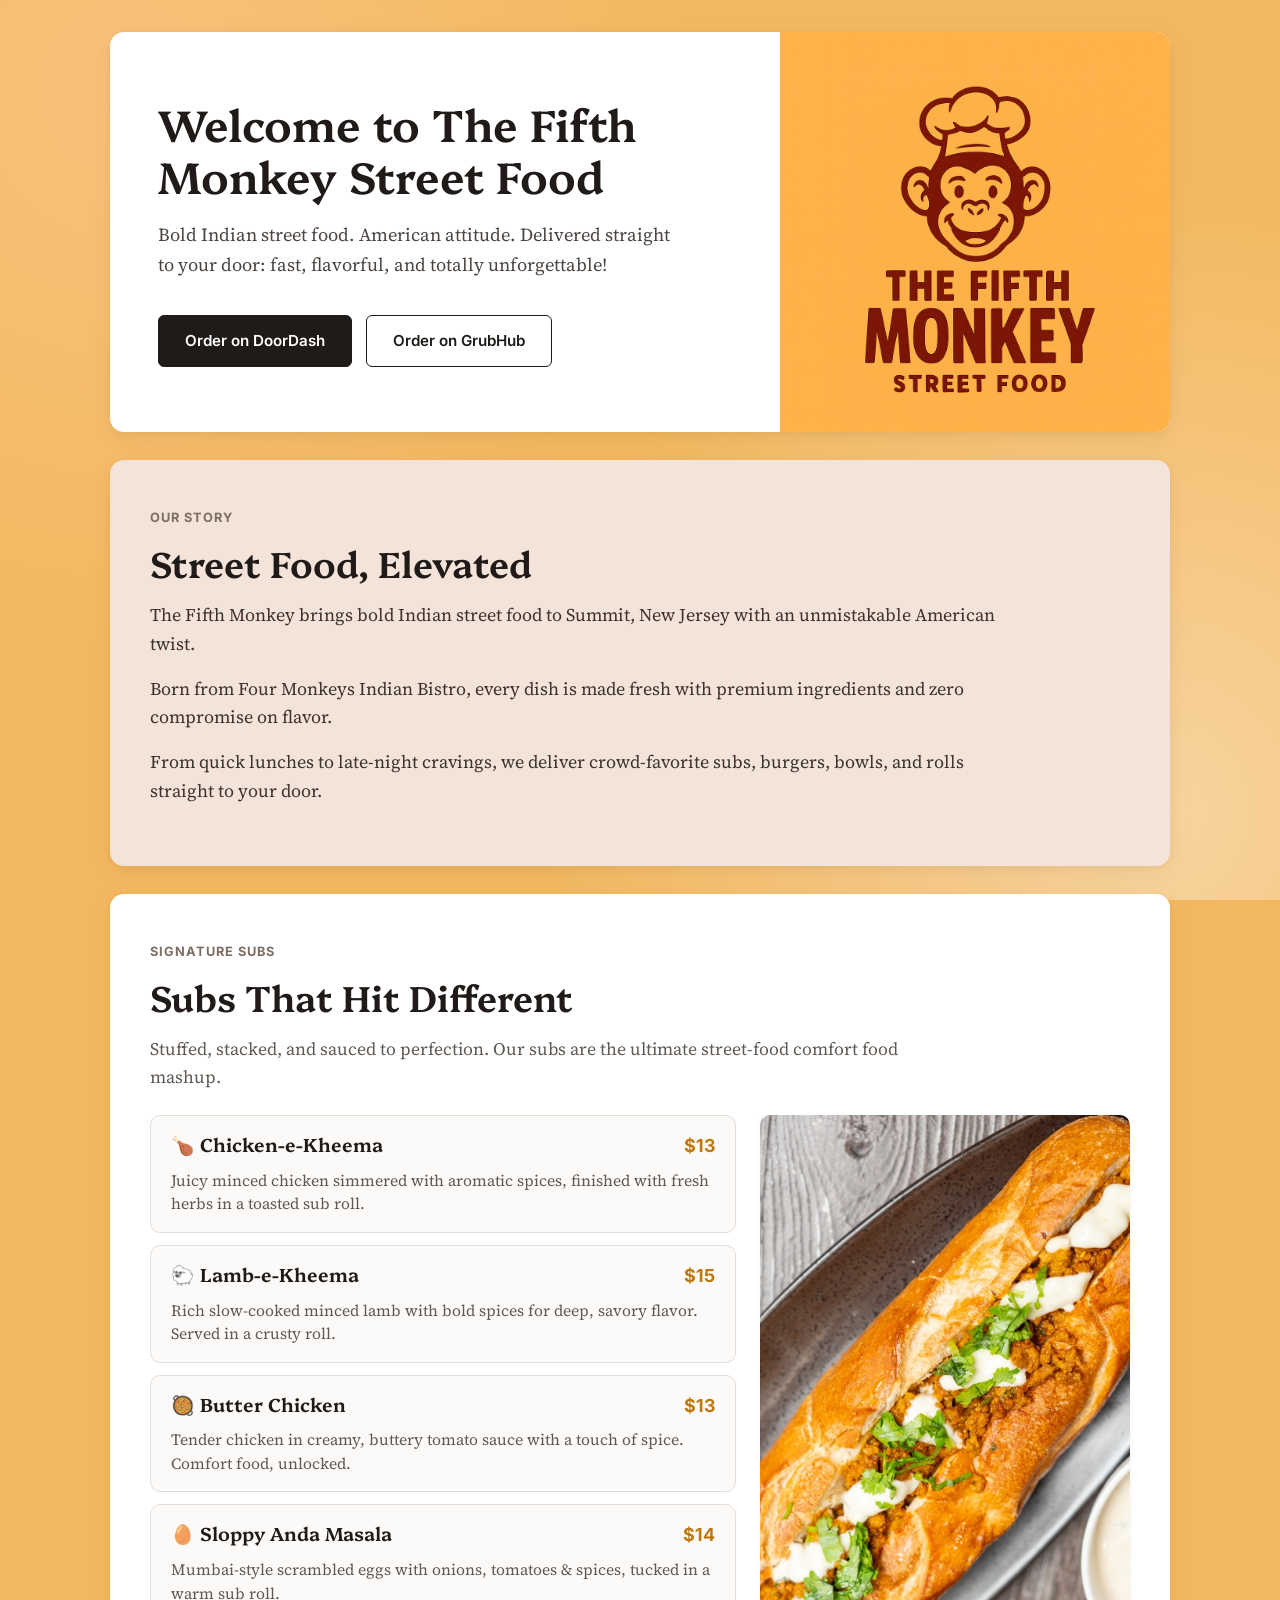
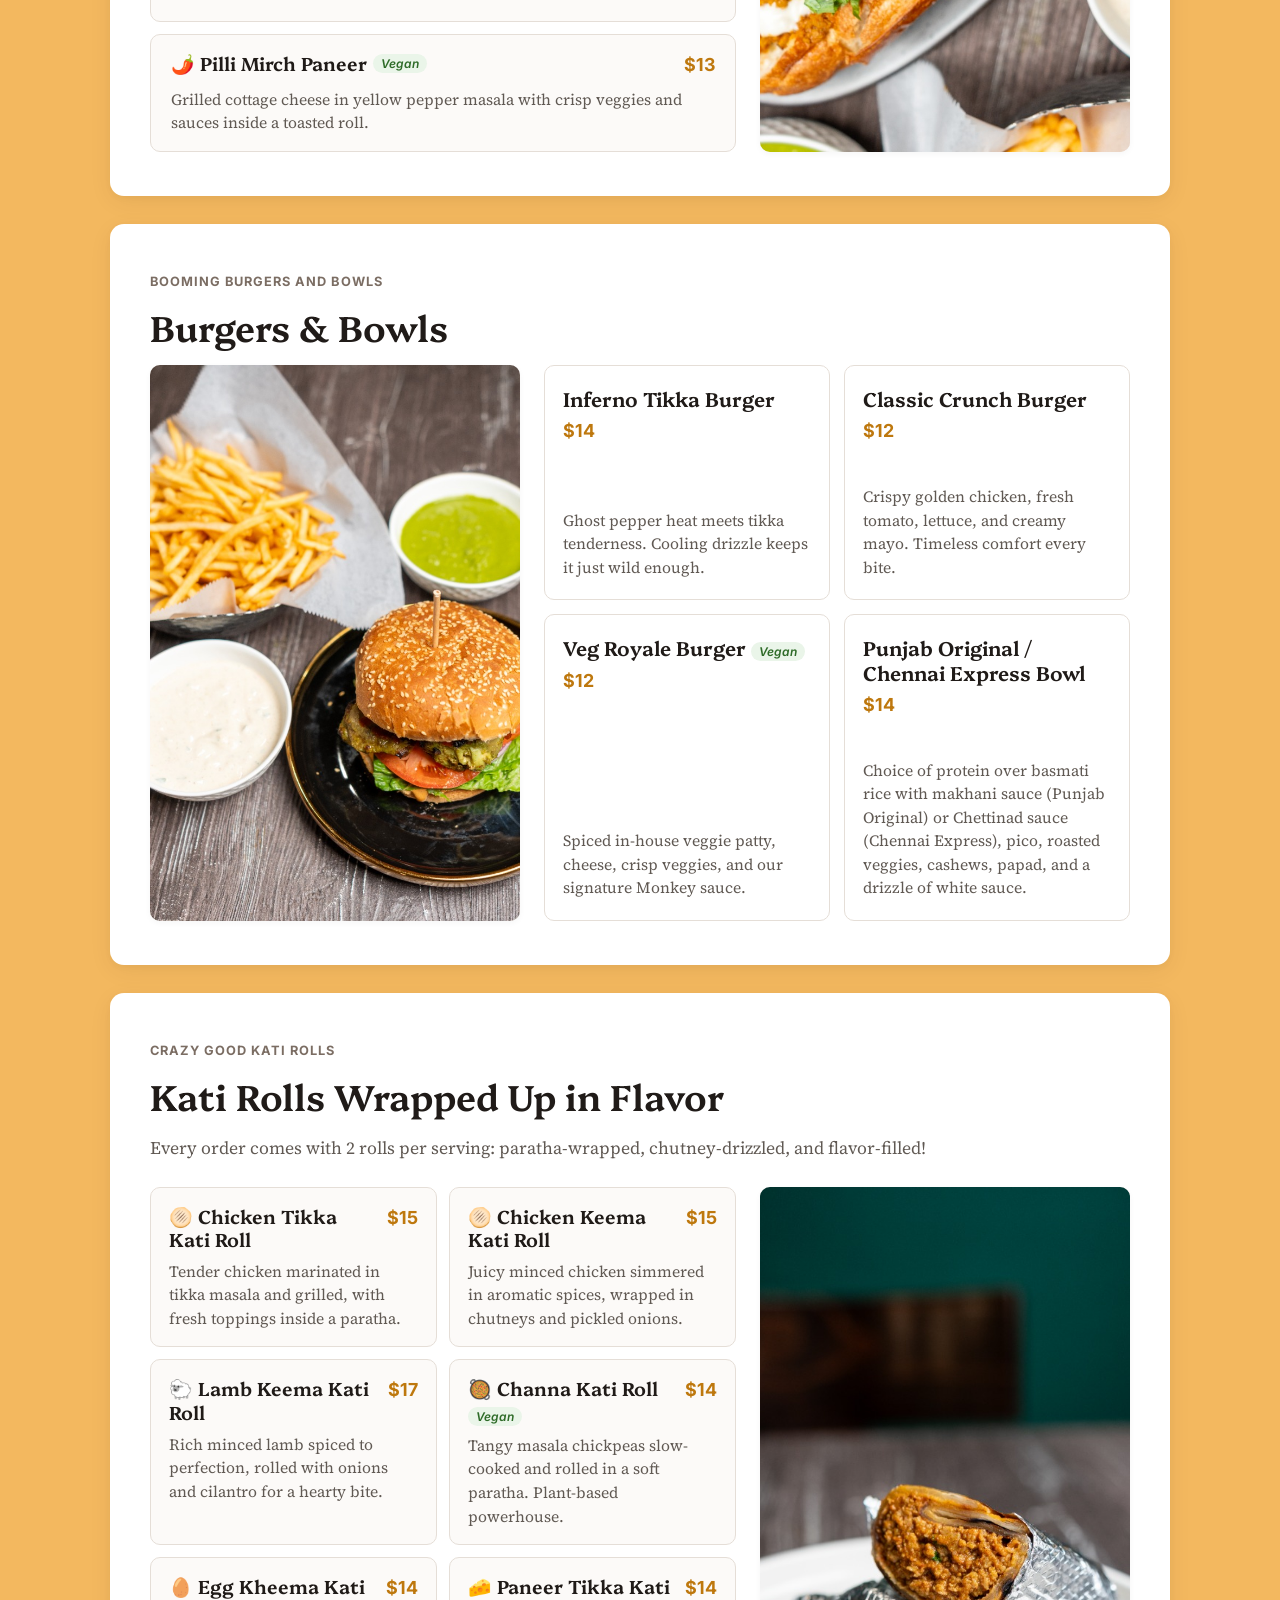
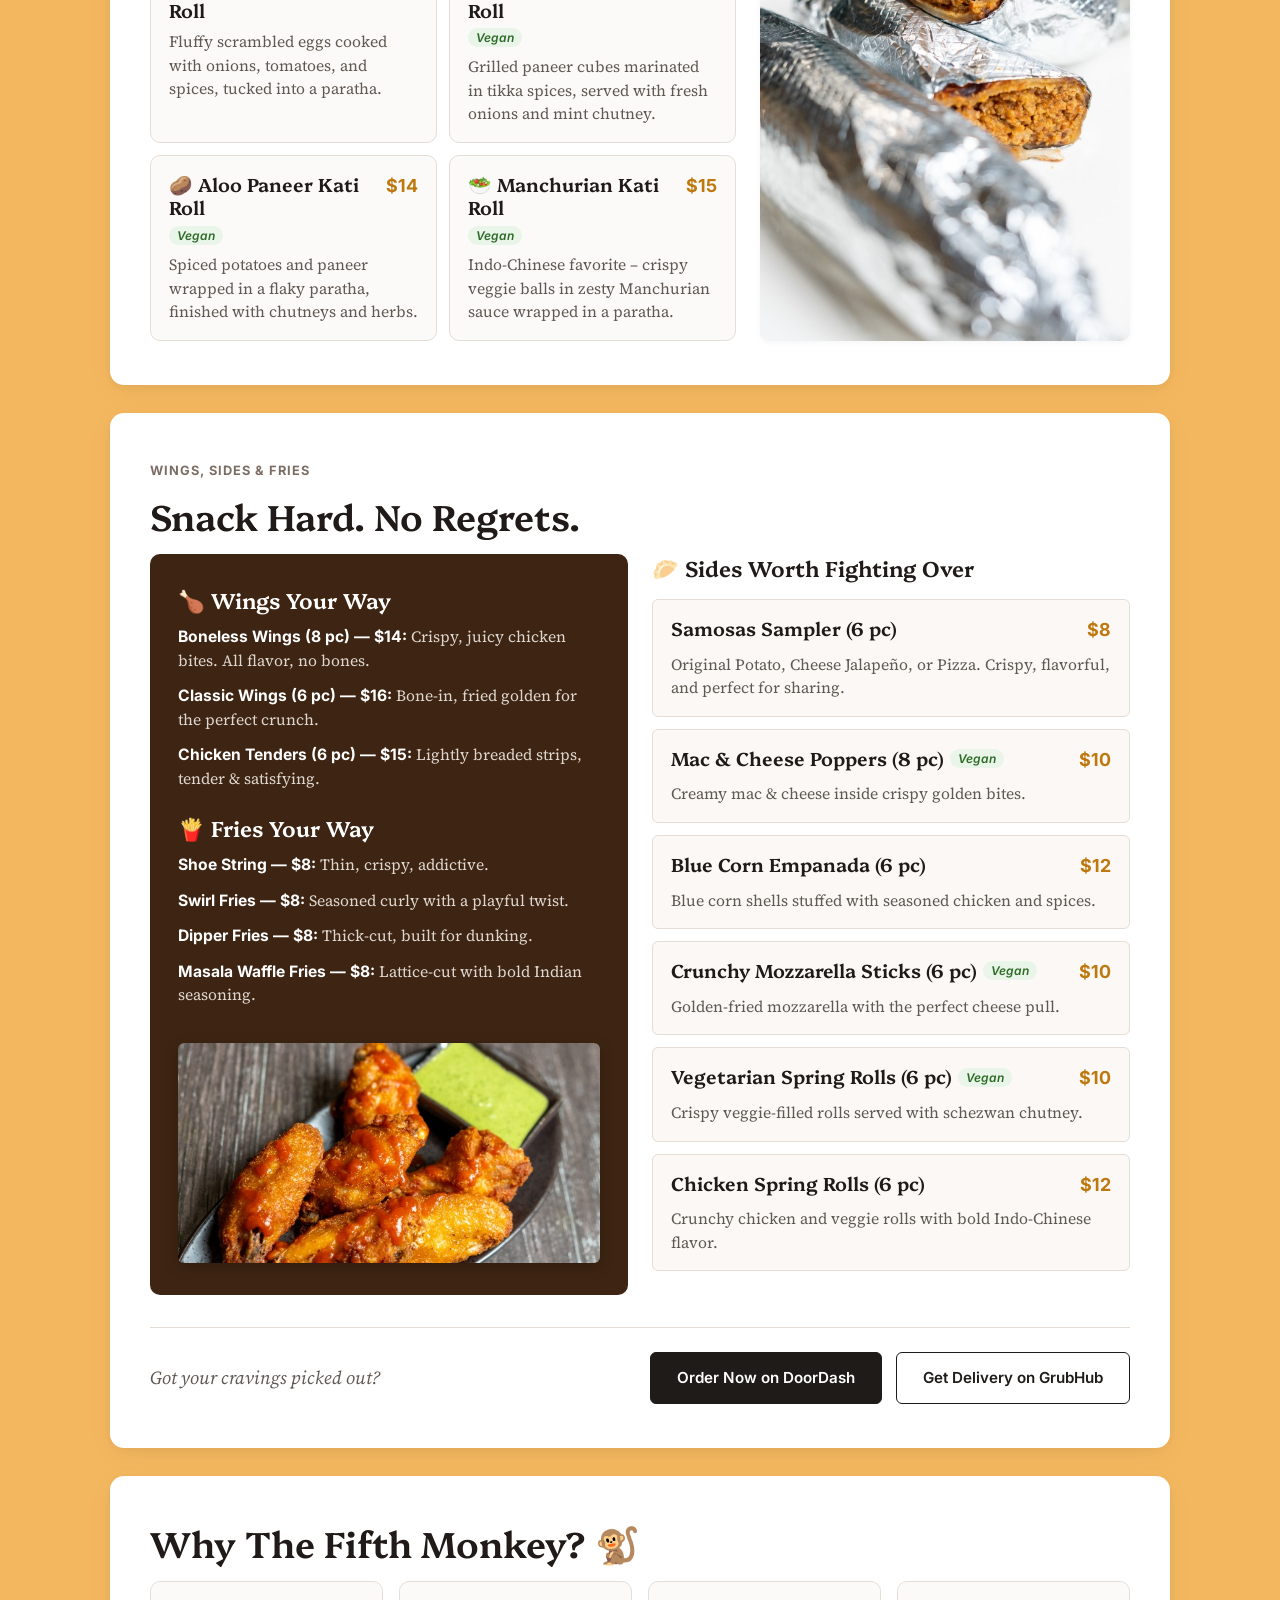
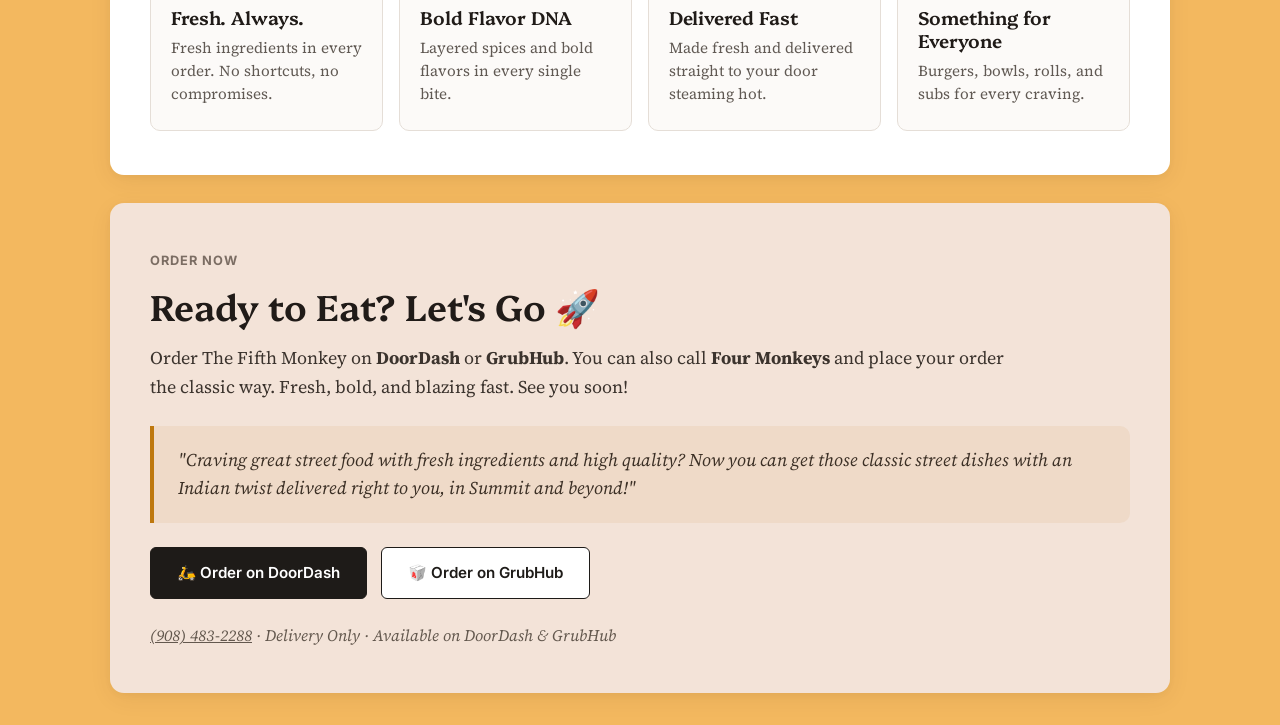
==== commit 83900d7b: "Updated pictures" ====
--- a/index.html
+++ b/index.html
@@ -274,35 +274,87 @@
       max-width: 860px;
     }
 
-    .story-images {
+    /* ================================================= */
+    /* FOOD SHOWCASE LAYOUTS (PHOTO + MENU ITEMS)       */
+    /* ================================================= */
+    .menu-showcase-layout {
       display: grid;
-      grid-template-columns: 1fr 1fr;
-      gap: 20px;
-      margin-top: 32px;
-    }
-
-    .story-images img {
+      grid-template-columns: 1fr 370px;
+      gap: 24px;
+      align-items: stretch;
+    }
+
+    .menu-showcase-layout.reverse {
+      grid-template-columns: 370px 1fr;
+    }
+
+    .menu-photo-card {
+      position: relative;
+      border-radius: var(--radius-md);
+      overflow: hidden;
+      box-shadow: var(--shadow-sm);
+      background: #f0e6dc;
+      min-height: 340px;
+      display: flex;
+    }
+
+    .menu-photo-card img {
       width: 100%;
-      height: 300px;
+      height: 100%;
       object-fit: cover;
-      border-radius: var(--radius-md);
-      box-shadow: var(--shadow-sm);
+      display: block;
+      transition: transform 0.4s ease;
+    }
+
+    .menu-photo-card:hover img {
+      transform: scale(1.03);
+    }
+
+    .photo-badge {
+      position: absolute;
+      bottom: 0;
+      left: 0;
+      right: 0;
+      padding: 16px 18px;
+      background: linear-gradient(to top, rgba(30, 27, 24, 0.9) 0%, rgba(30, 27, 24, 0.45) 70%, transparent 100%);
+      color: #ffffff;
+      font-family: var(--font-ui);
+      display: flex;
+      justify-content: space-between;
+      align-items: baseline;
+      gap: 10px;
+      pointer-events: none;
+    }
+
+    .photo-badge-title {
+      font-size: 0.95rem;
+      font-weight: 600;
+      color: #ffffff;
+      letter-spacing: 0.01em;
+    }
+
+    .photo-badge-tag {
+      font-size: 0.72rem;
+      font-weight: 700;
+      text-transform: uppercase;
+      letter-spacing: 0.06em;
+      color: #f6c378;
     }
 
     /* ================================================= */
     /* 3. SIGNATURE SUBS                                 */
     /* ================================================= */
     .subs-grid {
-      display: grid;
-      grid-template-columns: repeat(2, 1fr);
-      gap: 18px;
+      display: flex;
+      flex-direction: column;
+      gap: 12px;
     }
 
     .sub-item {
       background: #fcfaf8;
       border: 1px solid var(--border-light);
       border-radius: var(--radius-md);
-      padding: 22px 24px;
+      padding: 16px 20px;
       transition: transform 0.2s ease, box-shadow 0.2s ease, border-color 0.2s ease;
     }
 
@@ -349,14 +401,14 @@
     /* ================================================= */
     .burgers-grid {
       display: grid;
-      grid-template-columns: repeat(4, 1fr);
-      gap: 16px;
+      grid-template-columns: repeat(2, 1fr);
+      gap: 14px;
     }
 
     .burger-item {
       border: 1.5px solid var(--border-light);
       border-radius: var(--radius-md);
-      padding: 24px 20px;
+      padding: 20px 18px;
       display: flex;
       flex-direction: column;
       justify-content: space-between;
@@ -385,14 +437,14 @@
     .rolls-grid {
       display: grid;
       grid-template-columns: repeat(2, 1fr);
-      gap: 18px;
+      gap: 12px;
     }
 
     .roll-item {
       background: #fcfaf8;
       border: 1px solid var(--border-light);
       border-radius: var(--radius-md);
-      padding: 22px 24px;
+      padding: 16px 18px;
       transition: transform 0.2s ease, box-shadow 0.2s ease;
     }
 
@@ -447,18 +499,27 @@
       font-family: var(--font-ui);
     }
 
-    .wings-gallery {
-      display: grid;
-      grid-template-columns: 1fr 1fr;
-      gap: 12px;
-      margin-top: 10px;
-    }
-
-    .wings-gallery img {
+    .wings-photo-wrap {
+      position: relative;
+      border-radius: var(--radius-sm);
+      overflow: hidden;
+      margin-top: 12px;
+      height: 220px;
+      box-shadow: 0 4px 14px rgba(0, 0, 0, 0.25);
+      background: #2a180b;
+      display: flex;
+    }
+
+    .wings-photo-wrap img {
       width: 100%;
-      height: 140px;
+      height: 100%;
       object-fit: cover;
-      border-radius: var(--radius-sm);
+      display: block;
+      transition: transform 0.4s ease;
+    }
+
+    .wings-photo-wrap:hover img {
+      transform: scale(1.03);
     }
 
     .sides-panel {
@@ -590,7 +651,29 @@
         min-height: 280px;
       }
 
+      .menu-showcase-layout,
+      .menu-showcase-layout.reverse {
+        grid-template-columns: 1fr;
+        gap: 20px;
+      }
+
+      .menu-photo-card {
+        order: -1;
+        min-height: 280px;
+        max-height: 340px;
+      }
+
+      .subs-grid {
+        display: grid;
+        grid-template-columns: repeat(2, 1fr);
+        gap: 14px;
+      }
+
       .burgers-grid {
+        grid-template-columns: repeat(2, 1fr);
+      }
+
+      .rolls-grid {
         grid-template-columns: repeat(2, 1fr);
       }
 
@@ -624,12 +707,23 @@
         font-size: 1.85rem;
       }
 
+      .menu-photo-card {
+        min-height: 220px;
+        max-height: 260px;
+      }
+
       .subs-grid,
       .rolls-grid,
-      .story-images,
       .burgers-grid,
       .features-grid {
         grid-template-columns: 1fr;
+        display: flex;
+        flex-direction: column;
+        gap: 12px;
+      }
+
+      .wings-photo-wrap {
+        height: 190px;
       }
 
       .btn {
@@ -683,13 +777,6 @@
         zero compromise on flavor.</p>
       <p class="story-text">From quick lunches to late-night cravings, we deliver crowd-favorite subs, burgers, bowls,
         and rolls straight to your door.</p>
-
-      <div class="story-images">
-        <img src="images/story-subs.png" alt="Signature toasted subs and loaded tots from The Fifth Monkey"
-          loading="lazy">
-        <img src="images/story-spread.png" alt="Full street food spread with burgers, kati rolls, and masala fries"
-          loading="lazy">
-      </div>
     </section>
 
     <!-- 3. SIGNATURE SUBS -->
@@ -699,51 +786,59 @@
       <p class="section-subtitle">Stuffed, stacked, and sauced to perfection. Our subs are the ultimate street-food
         comfort food mashup.</p>
 
-      <div class="subs-grid">
-        <article class="sub-item">
-          <div class="item-header">
-            <h3 class="item-name">🍗 Chicken-e-Kheema</h3>
-            <span class="item-price">$13</span>
-          </div>
-          <p class="item-desc">Juicy minced chicken simmered with aromatic spices, finished with fresh herbs in a
-            toasted sub roll.</p>
-        </article>
-
-        <article class="sub-item">
-          <div class="item-header">
-            <h3 class="item-name">🐑 Lamb-e-Kheema</h3>
-            <span class="item-price">$15</span>
-          </div>
-          <p class="item-desc">Rich slow-cooked minced lamb with bold spices for deep, savory flavor. Served in a crusty
-            roll.</p>
-        </article>
-
-        <article class="sub-item">
-          <div class="item-header">
-            <h3 class="item-name">🥘 Butter Chicken</h3>
-            <span class="item-price">$13</span>
-          </div>
-          <p class="item-desc">Tender chicken in creamy, buttery tomato sauce with a touch of spice. Comfort food,
-            unlocked.</p>
-        </article>
-
-        <article class="sub-item">
-          <div class="item-header">
-            <h3 class="item-name">🥚 Sloppy Anda Masala</h3>
-            <span class="item-price">$14</span>
-          </div>
-          <p class="item-desc">Mumbai-style scrambled eggs with onions, tomatoes &amp; spices, tucked in a warm sub
-            roll.</p>
-        </article>
-
-        <article class="sub-item">
-          <div class="item-header">
-            <h3 class="item-name">🌶️ Pilli Mirch Paneer <span class="pill-badge pill-vegan">Vegan</span></h3>
-            <span class="item-price">$13</span>
-          </div>
-          <p class="item-desc">Grilled cottage cheese in yellow pepper masala with crisp veggies and sauces inside a
-            toasted roll.</p>
-        </article>
+      <div class="menu-showcase-layout">
+        <div class="subs-grid">
+          <article class="sub-item">
+            <div class="item-header">
+              <h3 class="item-name">🍗 Chicken-e-Kheema</h3>
+              <span class="item-price">$13</span>
+            </div>
+            <p class="item-desc">Juicy minced chicken simmered with aromatic spices, finished with fresh herbs in a
+              toasted sub roll.</p>
+          </article>
+
+          <article class="sub-item">
+            <div class="item-header">
+              <h3 class="item-name">🐑 Lamb-e-Kheema</h3>
+              <span class="item-price">$15</span>
+            </div>
+            <p class="item-desc">Rich slow-cooked minced lamb with bold spices for deep, savory flavor. Served in a
+              crusty
+              roll.</p>
+          </article>
+
+          <article class="sub-item">
+            <div class="item-header">
+              <h3 class="item-name">🥘 Butter Chicken</h3>
+              <span class="item-price">$13</span>
+            </div>
+            <p class="item-desc">Tender chicken in creamy, buttery tomato sauce with a touch of spice. Comfort food,
+              unlocked.</p>
+          </article>
+
+          <article class="sub-item">
+            <div class="item-header">
+              <h3 class="item-name">🥚 Sloppy Anda Masala</h3>
+              <span class="item-price">$14</span>
+            </div>
+            <p class="item-desc">Mumbai-style scrambled eggs with onions, tomatoes &amp; spices, tucked in a warm sub
+              roll.</p>
+          </article>
+
+          <article class="sub-item">
+            <div class="item-header">
+              <h3 class="item-name">🌶️ Pilli Mirch Paneer <span class="pill-badge pill-vegan">Vegan</span></h3>
+              <span class="item-price">$13</span>
+            </div>
+            <p class="item-desc">Grilled cottage cheese in yellow pepper masala with crisp veggies and sauces inside a
+              toasted roll.</p>
+          </article>
+        </div>
+
+        <div class="menu-photo-card">
+          <img src="images/sub-kheema.jpg" alt="Signature toasted Chicken-e-Kheema Sub with garlic sauce and herbs"
+            loading="lazy">
+        </div>
       </div>
     </section>
 
@@ -752,40 +847,49 @@
       <span class="eyebrow">Booming Burgers and Bowls</span>
       <h2 class="section-title">Burgers &amp; Bowls</h2>
 
-      <div class="burgers-grid">
-        <article class="burger-item">
-          <div class="burger-top">
-            <h3 class="burger-title">Inferno Tikka Burger</h3>
-            <span class="item-price">$14</span>
-          </div>
-          <p class="item-desc">Ghost pepper heat meets tikka tenderness. Cooling drizzle keeps it just wild enough.</p>
-        </article>
-
-        <article class="burger-item">
-          <div class="burger-top">
-            <h3 class="burger-title">Classic Crunch Burger</h3>
-            <span class="item-price">$12</span>
-          </div>
-          <p class="item-desc">Crispy golden chicken, fresh tomato, lettuce, and creamy mayo. Timeless comfort every
-            bite.</p>
-        </article>
-
-        <article class="burger-item">
-          <div class="burger-top">
-            <h3 class="burger-title">Veg Royale Burger <span class="pill-badge pill-vegan">Vegan</span></h3>
-            <span class="item-price">$12</span>
-          </div>
-          <p class="item-desc">Spiced in-house veggie patty, cheese, crisp veggies, and our signature Monkey sauce.</p>
-        </article>
-
-        <article class="burger-item">
-          <div class="burger-top">
-            <h3 class="burger-title">Punjab Original / Chennai Express Bowl</h3>
-            <span class="item-price">$14</span>
-          </div>
-          <p class="item-desc">Choice of protein over basmati rice with makhani sauce (Punjab Original) or Chettinad
-            sauce (Chennai Express), pico, roasted veggies, cashews, papad, and a drizzle of white sauce.</p>
-        </article>
+      <div class="menu-showcase-layout reverse">
+        <div class="menu-photo-card">
+          <img src="images/burger-fries.jpg"
+            alt="Crispy Crunch Burger with golden fries, mint chutney and garlic dipping sauces" loading="lazy">
+        </div>
+
+        <div class="burgers-grid">
+          <article class="burger-item">
+            <div class="burger-top">
+              <h3 class="burger-title">Inferno Tikka Burger</h3>
+              <span class="item-price">$14</span>
+            </div>
+            <p class="item-desc">Ghost pepper heat meets tikka tenderness. Cooling drizzle keeps it just wild enough.
+            </p>
+          </article>
+
+          <article class="burger-item">
+            <div class="burger-top">
+              <h3 class="burger-title">Classic Crunch Burger</h3>
+              <span class="item-price">$12</span>
+            </div>
+            <p class="item-desc">Crispy golden chicken, fresh tomato, lettuce, and creamy mayo. Timeless comfort every
+              bite.</p>
+          </article>
+
+          <article class="burger-item">
+            <div class="burger-top">
+              <h3 class="burger-title">Veg Royale Burger <span class="pill-badge pill-vegan">Vegan</span></h3>
+              <span class="item-price">$12</span>
+            </div>
+            <p class="item-desc">Spiced in-house veggie patty, cheese, crisp veggies, and our signature Monkey sauce.
+            </p>
+          </article>
+
+          <article class="burger-item">
+            <div class="burger-top">
+              <h3 class="burger-title">Punjab Original / Chennai Express Bowl</h3>
+              <span class="item-price">$14</span>
+            </div>
+            <p class="item-desc">Choice of protein over basmati rice with makhani sauce (Punjab Original) or Chettinad
+              sauce (Chennai Express), pico, roasted veggies, cashews, papad, and a drizzle of white sauce.</p>
+          </article>
+        </div>
       </div>
     </section>
 
@@ -796,78 +900,89 @@
       <p class="section-subtitle">Every order comes with 2 rolls per serving: paratha-wrapped, chutney-drizzled, and
         flavor-filled!</p>
 
-      <div class="rolls-grid">
-        <article class="roll-item">
-          <div class="item-header">
-            <h3 class="item-name">🫓 Chicken Tikka Kati Roll</h3>
-            <span class="item-price">$15</span>
-          </div>
-          <p class="item-desc">Tender chicken marinated in tikka masala and grilled, with fresh toppings inside a
-            paratha.</p>
-        </article>
-
-        <article class="roll-item">
-          <div class="item-header">
-            <h3 class="item-name">🫓 Chicken Keema Kati Roll</h3>
-            <span class="item-price">$15</span>
-          </div>
-          <p class="item-desc">Juicy minced chicken simmered in aromatic spices, wrapped in chutneys and pickled onions.
-          </p>
-        </article>
-
-        <article class="roll-item">
-          <div class="item-header">
-            <h3 class="item-name">🐑 Lamb Keema Kati Roll</h3>
-            <span class="item-price">$17</span>
-          </div>
-          <p class="item-desc">Rich minced lamb spiced to perfection, rolled with onions and cilantro for a hearty bite.
-          </p>
-        </article>
-
-        <article class="roll-item">
-          <div class="item-header">
-            <h3 class="item-name">🥘 Channa Kati Roll <span class="pill-badge pill-vegan">Vegan</span></h3>
-            <span class="item-price">$14</span>
-          </div>
-          <p class="item-desc">Tangy masala chickpeas slow-cooked and rolled in a soft paratha. Plant-based powerhouse.
-          </p>
-        </article>
-
-        <article class="roll-item">
-          <div class="item-header">
-            <h3 class="item-name">🥚 Egg Kheema Kati Roll</h3>
-            <span class="item-price">$14</span>
-          </div>
-          <p class="item-desc">Fluffy scrambled eggs cooked with onions, tomatoes, and spices, tucked into a paratha.
-          </p>
-        </article>
-
-        <article class="roll-item">
-          <div class="item-header">
-            <h3 class="item-name">🧀 Paneer Tikka Kati Roll <span class="pill-badge pill-vegan">Vegan</span></h3>
-            <span class="item-price">$14</span>
-          </div>
-          <p class="item-desc">Grilled paneer cubes marinated in tikka spices, served with fresh onions and mint
-            chutney.</p>
-        </article>
-
-        <article class="roll-item">
-          <div class="item-header">
-            <h3 class="item-name">🥔 Aloo Paneer Kati Roll <span class="pill-badge pill-vegan">Vegan</span></h3>
-            <span class="item-price">$14</span>
-          </div>
-          <p class="item-desc">Spiced potatoes and paneer wrapped in a flaky paratha, finished with chutneys and herbs.
-          </p>
-        </article>
-
-        <article class="roll-item">
-          <div class="item-header">
-            <h3 class="item-name">🥗 Manchurian Kati Roll <span class="pill-badge pill-vegan">Vegan</span></h3>
-            <span class="item-price">$15</span>
-          </div>
-          <p class="item-desc">Indo-Chinese favorite – crispy veggie balls in zesty Manchurian sauce wrapped in a
-            paratha.</p>
-        </article>
+      <div class="menu-showcase-layout">
+        <div class="rolls-grid">
+          <article class="roll-item">
+            <div class="item-header">
+              <h3 class="item-name">🫓 Chicken Tikka Kati Roll</h3>
+              <span class="item-price">$15</span>
+            </div>
+            <p class="item-desc">Tender chicken marinated in tikka masala and grilled, with fresh toppings inside a
+              paratha.</p>
+          </article>
+
+          <article class="roll-item">
+            <div class="item-header">
+              <h3 class="item-name">🫓 Chicken Keema Kati Roll</h3>
+              <span class="item-price">$15</span>
+            </div>
+            <p class="item-desc">Juicy minced chicken simmered in aromatic spices, wrapped in chutneys and pickled
+              onions.
+            </p>
+          </article>
+
+          <article class="roll-item">
+            <div class="item-header">
+              <h3 class="item-name">🐑 Lamb Keema Kati Roll</h3>
+              <span class="item-price">$17</span>
+            </div>
+            <p class="item-desc">Rich minced lamb spiced to perfection, rolled with onions and cilantro for a hearty
+              bite.
+            </p>
+          </article>
+
+          <article class="roll-item">
+            <div class="item-header">
+              <h3 class="item-name">🥘 Channa Kati Roll <span class="pill-badge pill-vegan">Vegan</span></h3>
+              <span class="item-price">$14</span>
+            </div>
+            <p class="item-desc">Tangy masala chickpeas slow-cooked and rolled in a soft paratha. Plant-based
+              powerhouse.
+            </p>
+          </article>
+
+          <article class="roll-item">
+            <div class="item-header">
+              <h3 class="item-name">🥚 Egg Kheema Kati Roll</h3>
+              <span class="item-price">$14</span>
+            </div>
+            <p class="item-desc">Fluffy scrambled eggs cooked with onions, tomatoes, and spices, tucked into a paratha.
+            </p>
+          </article>
+
+          <article class="roll-item">
+            <div class="item-header">
+              <h3 class="item-name">🧀 Paneer Tikka Kati Roll <span class="pill-badge pill-vegan">Vegan</span></h3>
+              <span class="item-price">$14</span>
+            </div>
+            <p class="item-desc">Grilled paneer cubes marinated in tikka spices, served with fresh onions and mint
+              chutney.</p>
+          </article>
+
+          <article class="roll-item">
+            <div class="item-header">
+              <h3 class="item-name">🥔 Aloo Paneer Kati Roll <span class="pill-badge pill-vegan">Vegan</span></h3>
+              <span class="item-price">$14</span>
+            </div>
+            <p class="item-desc">Spiced potatoes and paneer wrapped in a flaky paratha, finished with chutneys and
+              herbs.
+            </p>
+          </article>
+
+          <article class="roll-item">
+            <div class="item-header">
+              <h3 class="item-name">🥗 Manchurian Kati Roll <span class="pill-badge pill-vegan">Vegan</span></h3>
+              <span class="item-price">$15</span>
+            </div>
+            <p class="item-desc">Indo-Chinese favorite – crispy veggie balls in zesty Manchurian sauce wrapped in a
+              paratha.</p>
+          </article>
+        </div>
+
+        <div class="menu-photo-card">
+          <img src="images/kati-rolls.jpg"
+            alt="Flaky paratha kati rolls wrapped in foil filled with flavorful spiced keema" loading="lazy">
+        </div>
       </div>
     </section>
 
@@ -898,9 +1013,9 @@
             </ul>
           </div>
 
-          <div class="wings-gallery">
-            <img src="images/spring-rolls.png" alt="Crispy spring rolls with sweet chili sauce" loading="lazy">
-            <img src="images/fries.png" alt="Basket of hot crispy fries with dipping sauce" loading="lazy">
+          <div class="wings-photo-wrap">
+            <img src="images/wings-chutney.jpg"
+              alt="Golden crispy wings drizzled with hot sauce and served with vibrant mint chutney" loading="lazy">
           </div>
         </div>
 
